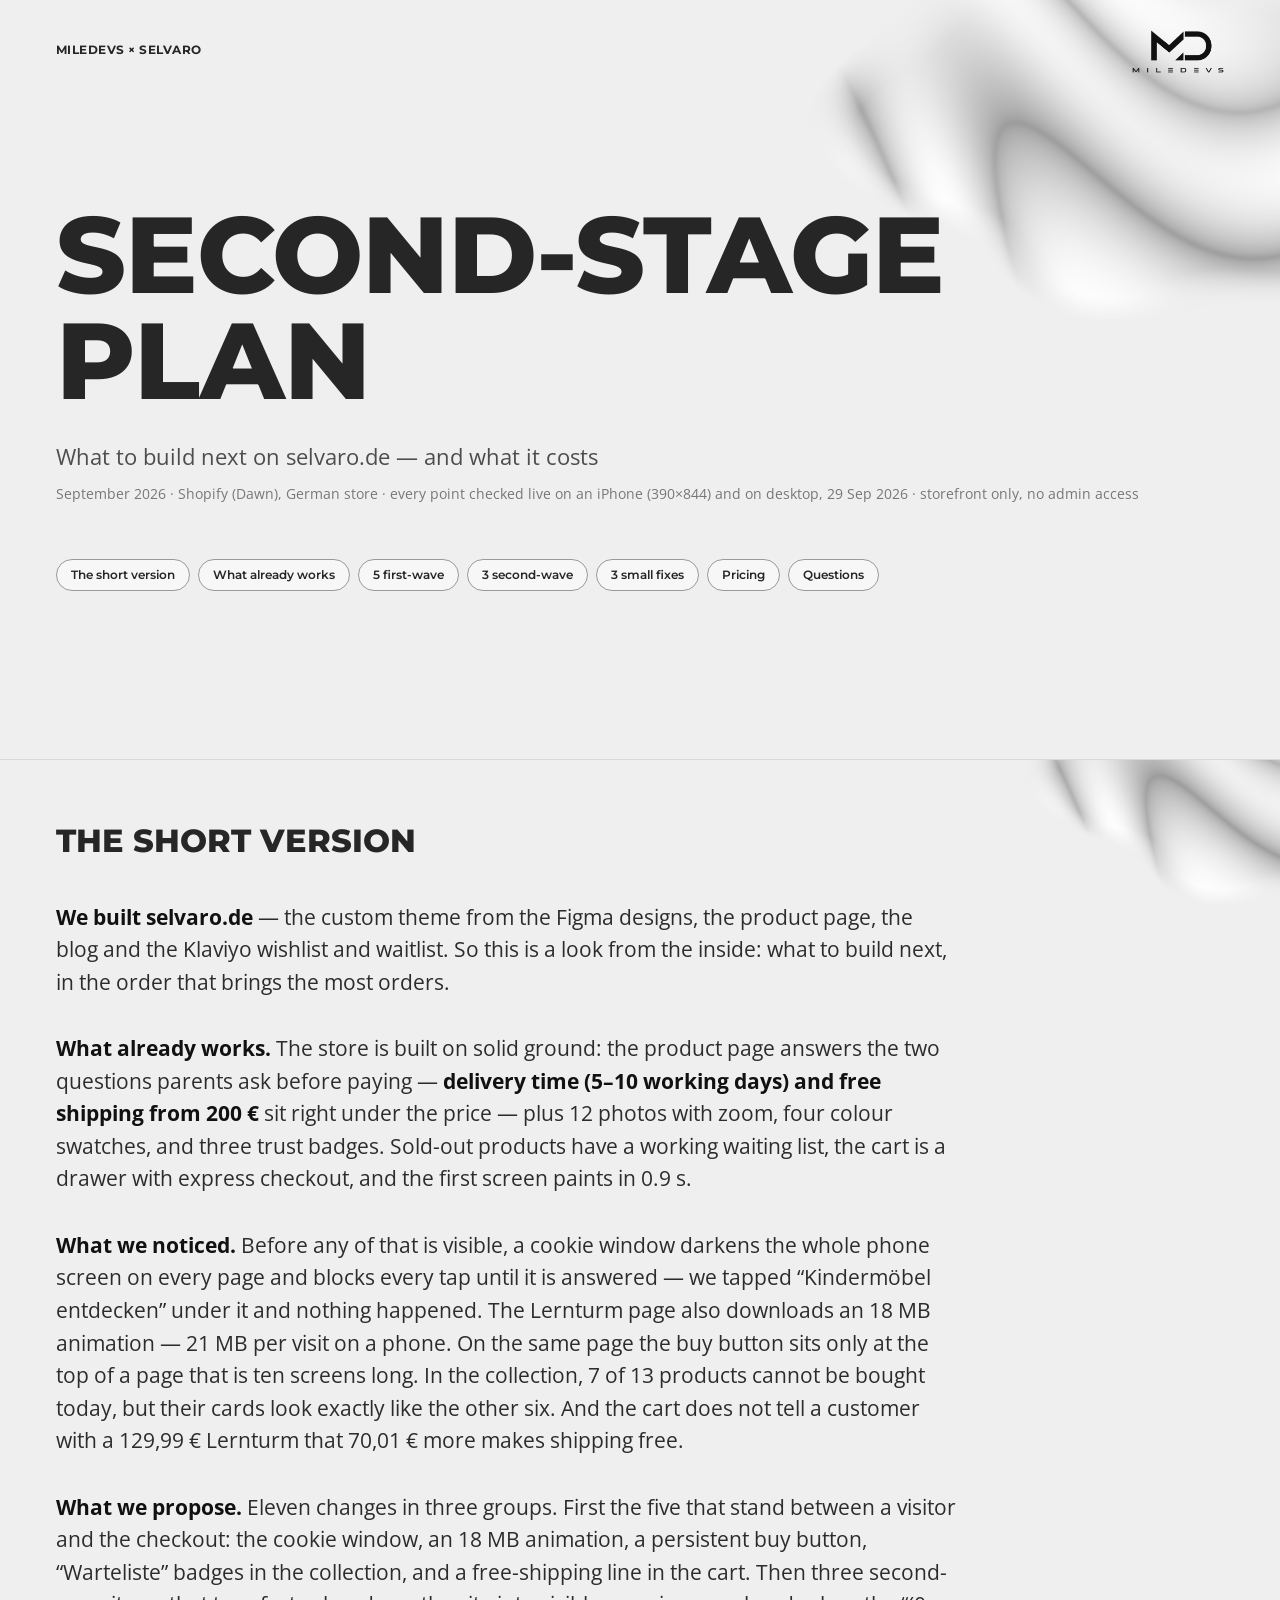
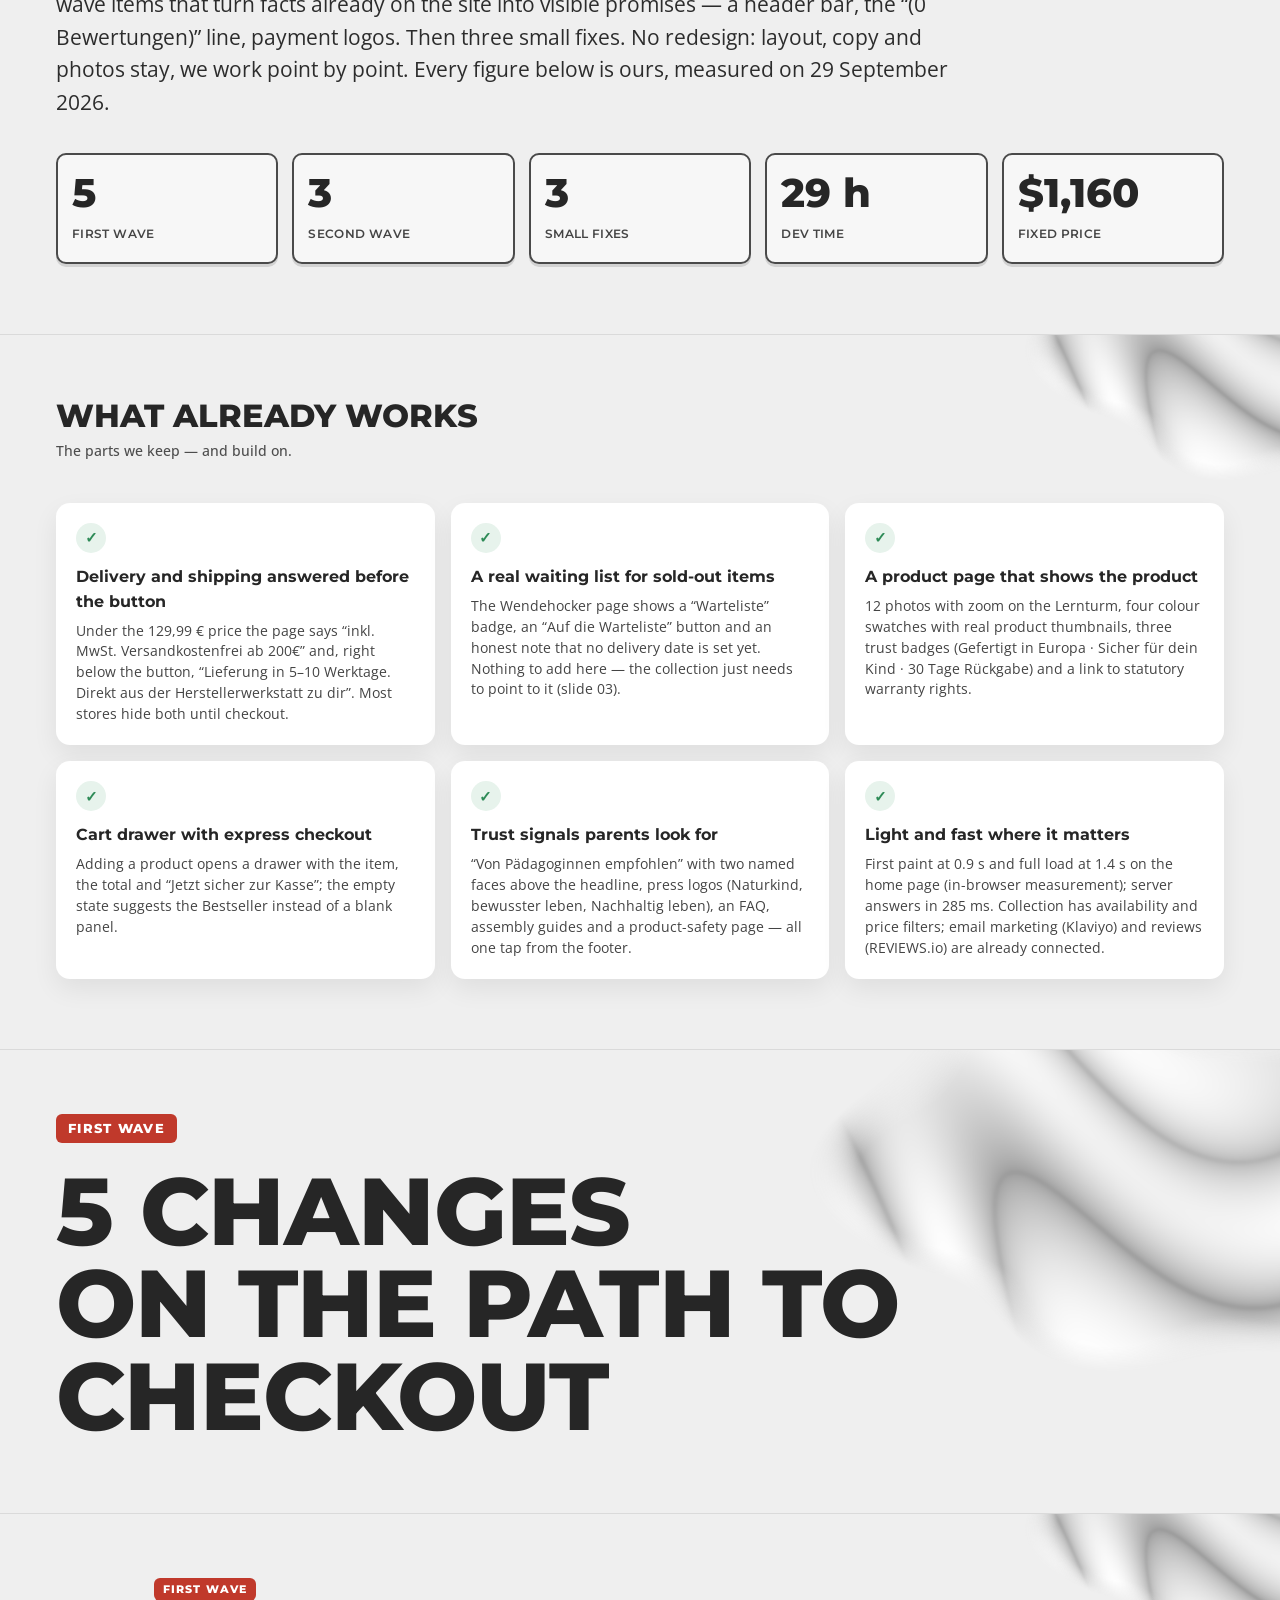
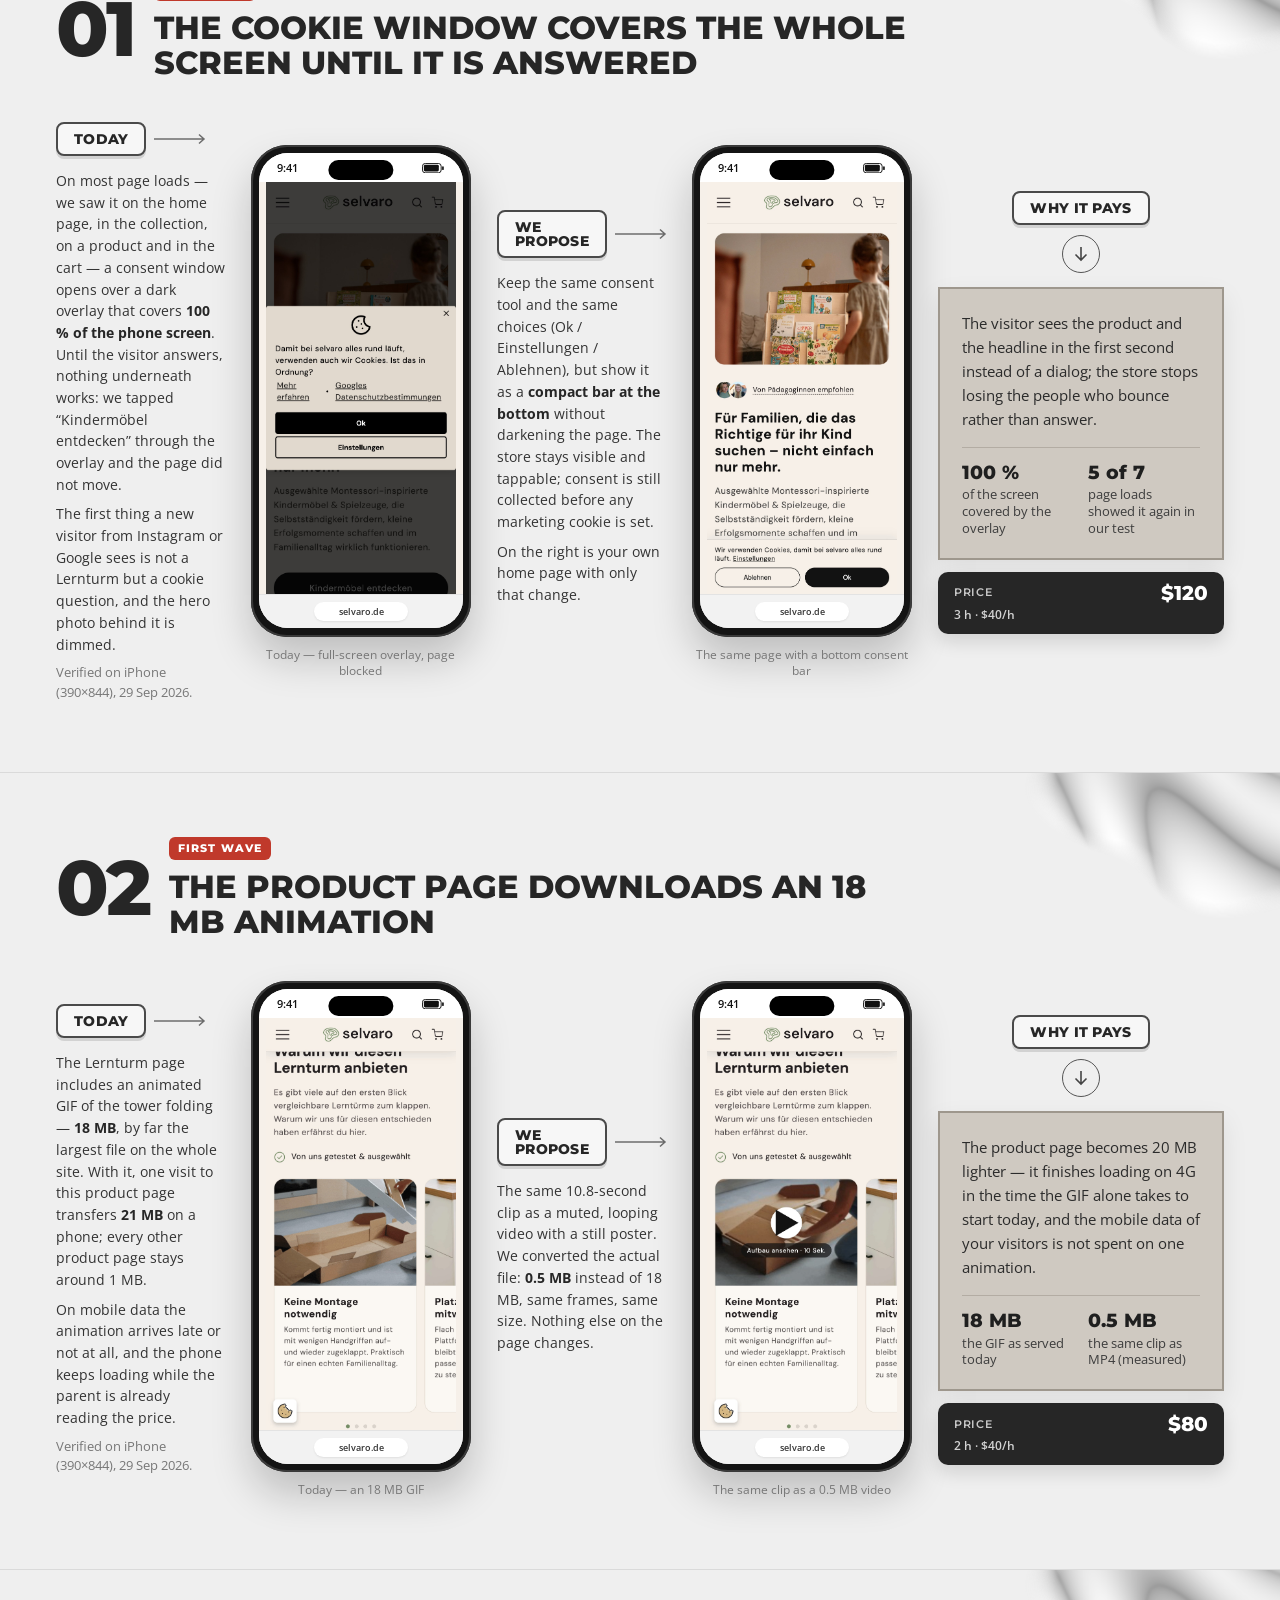
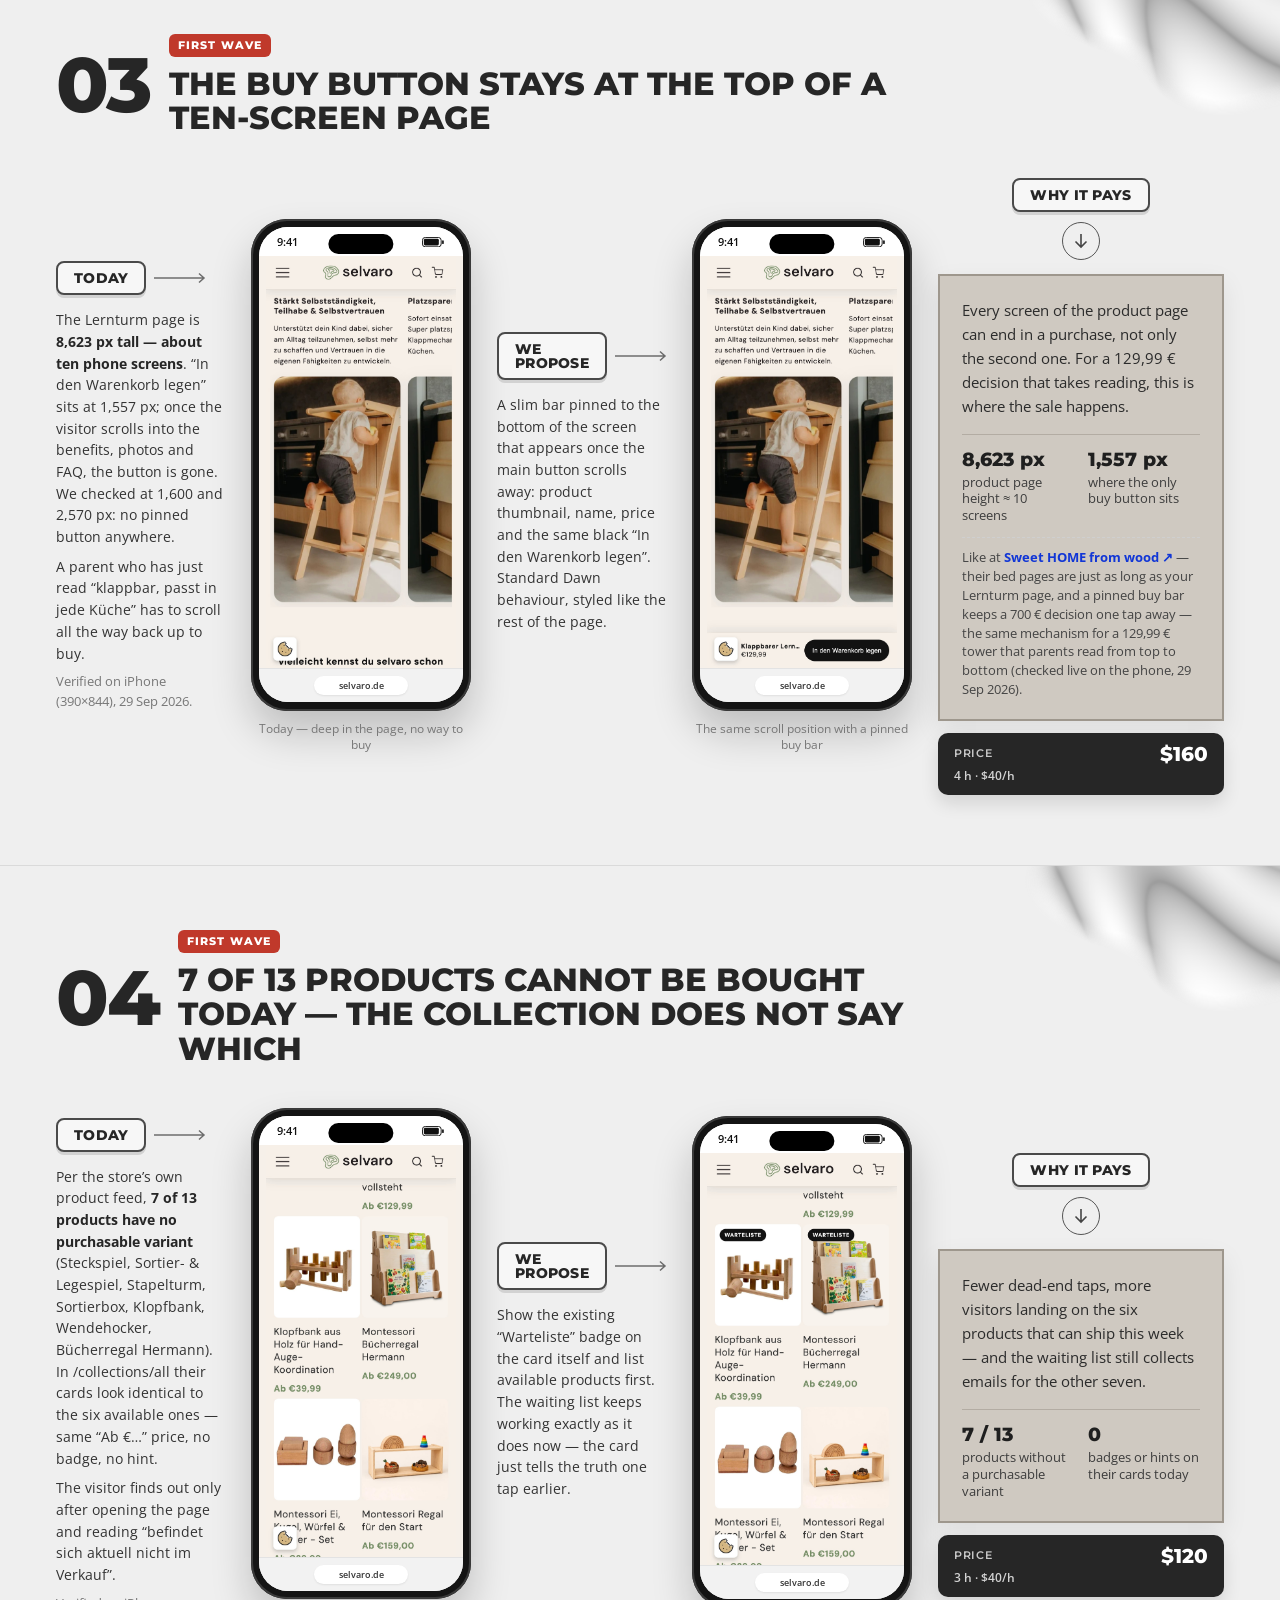
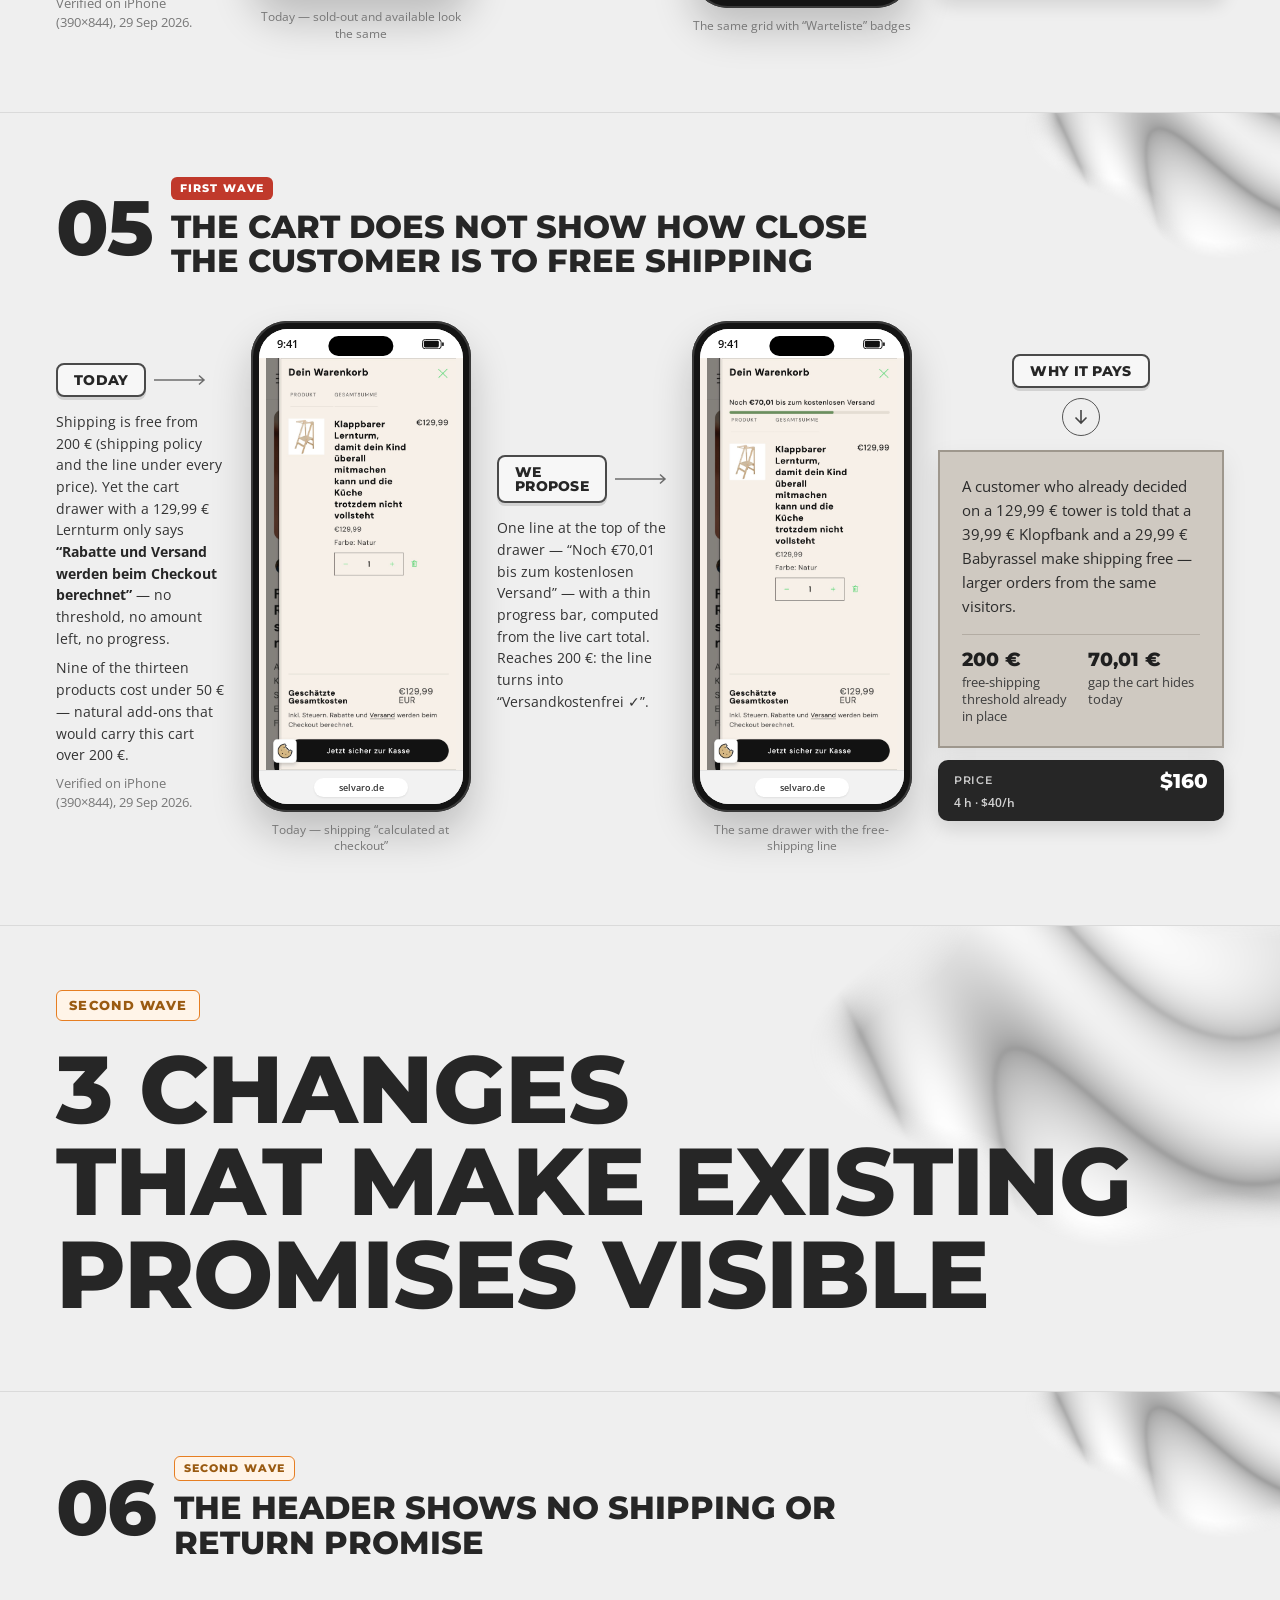
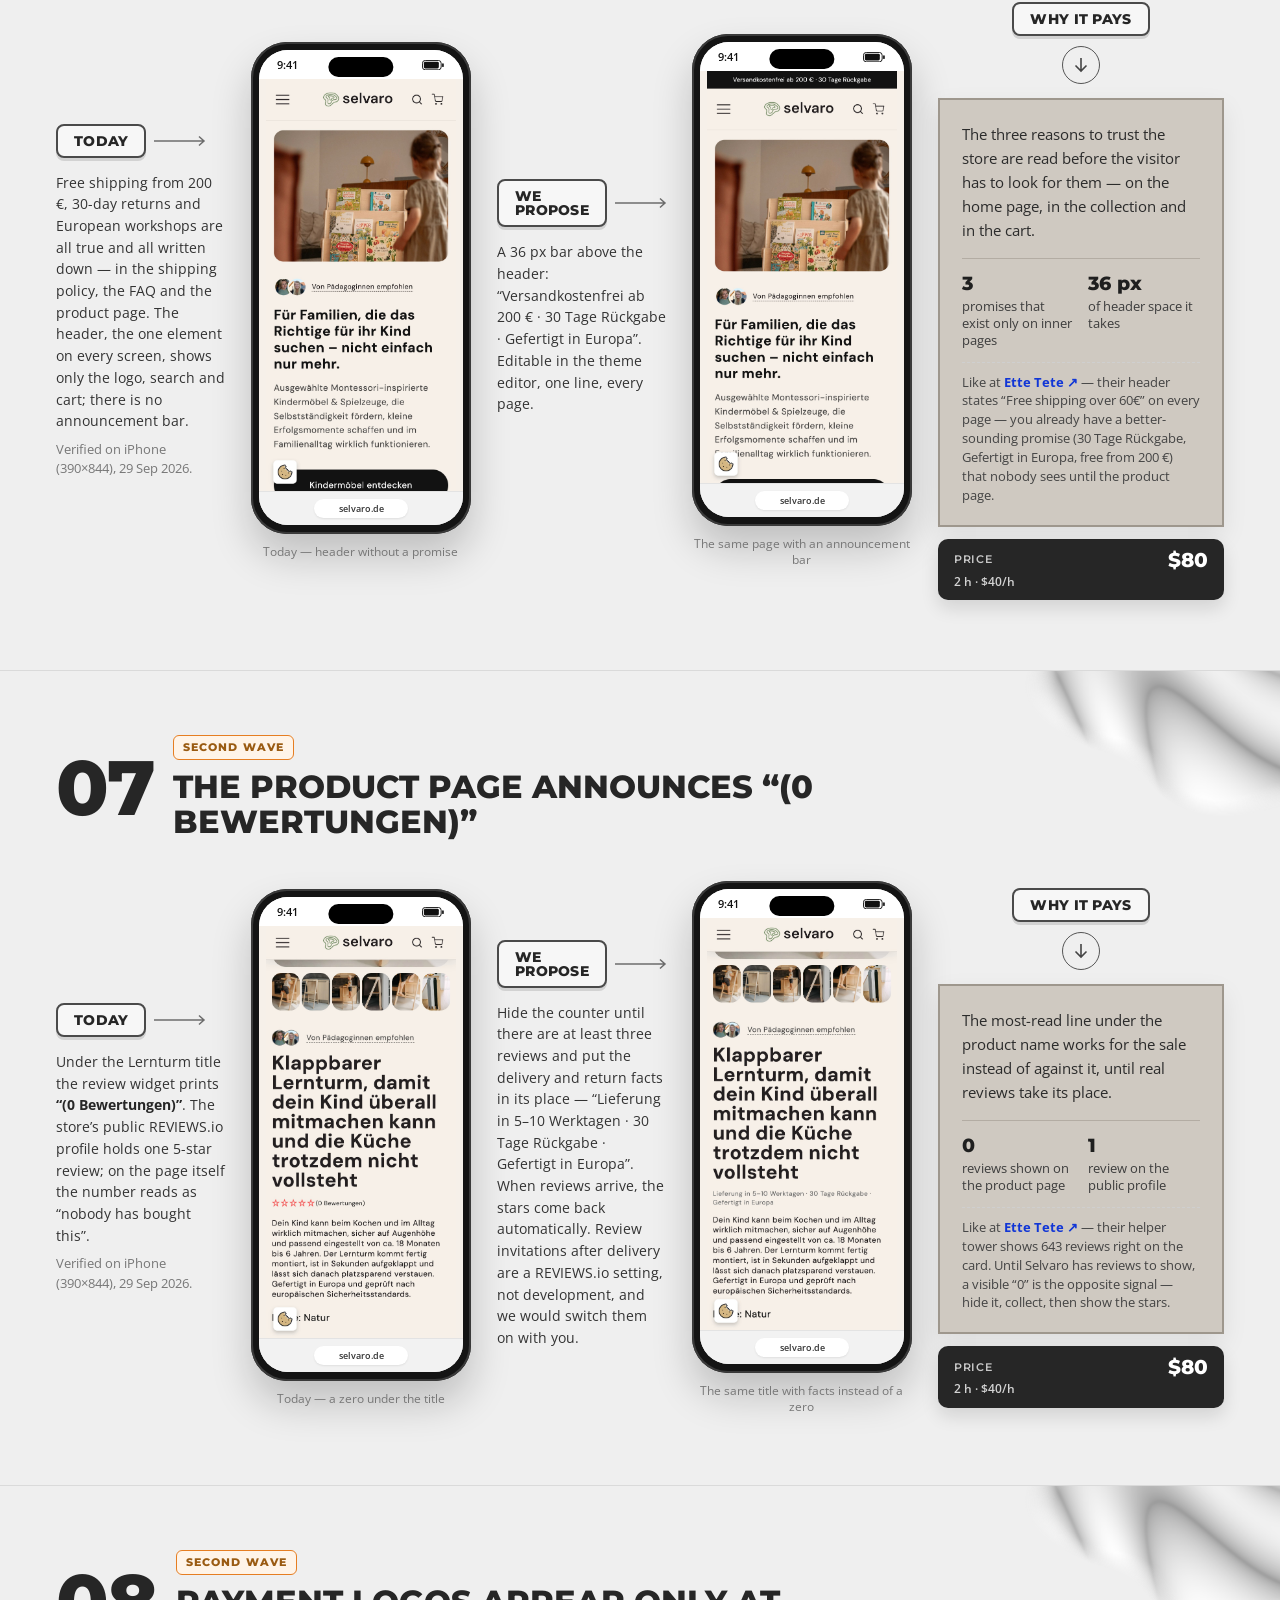
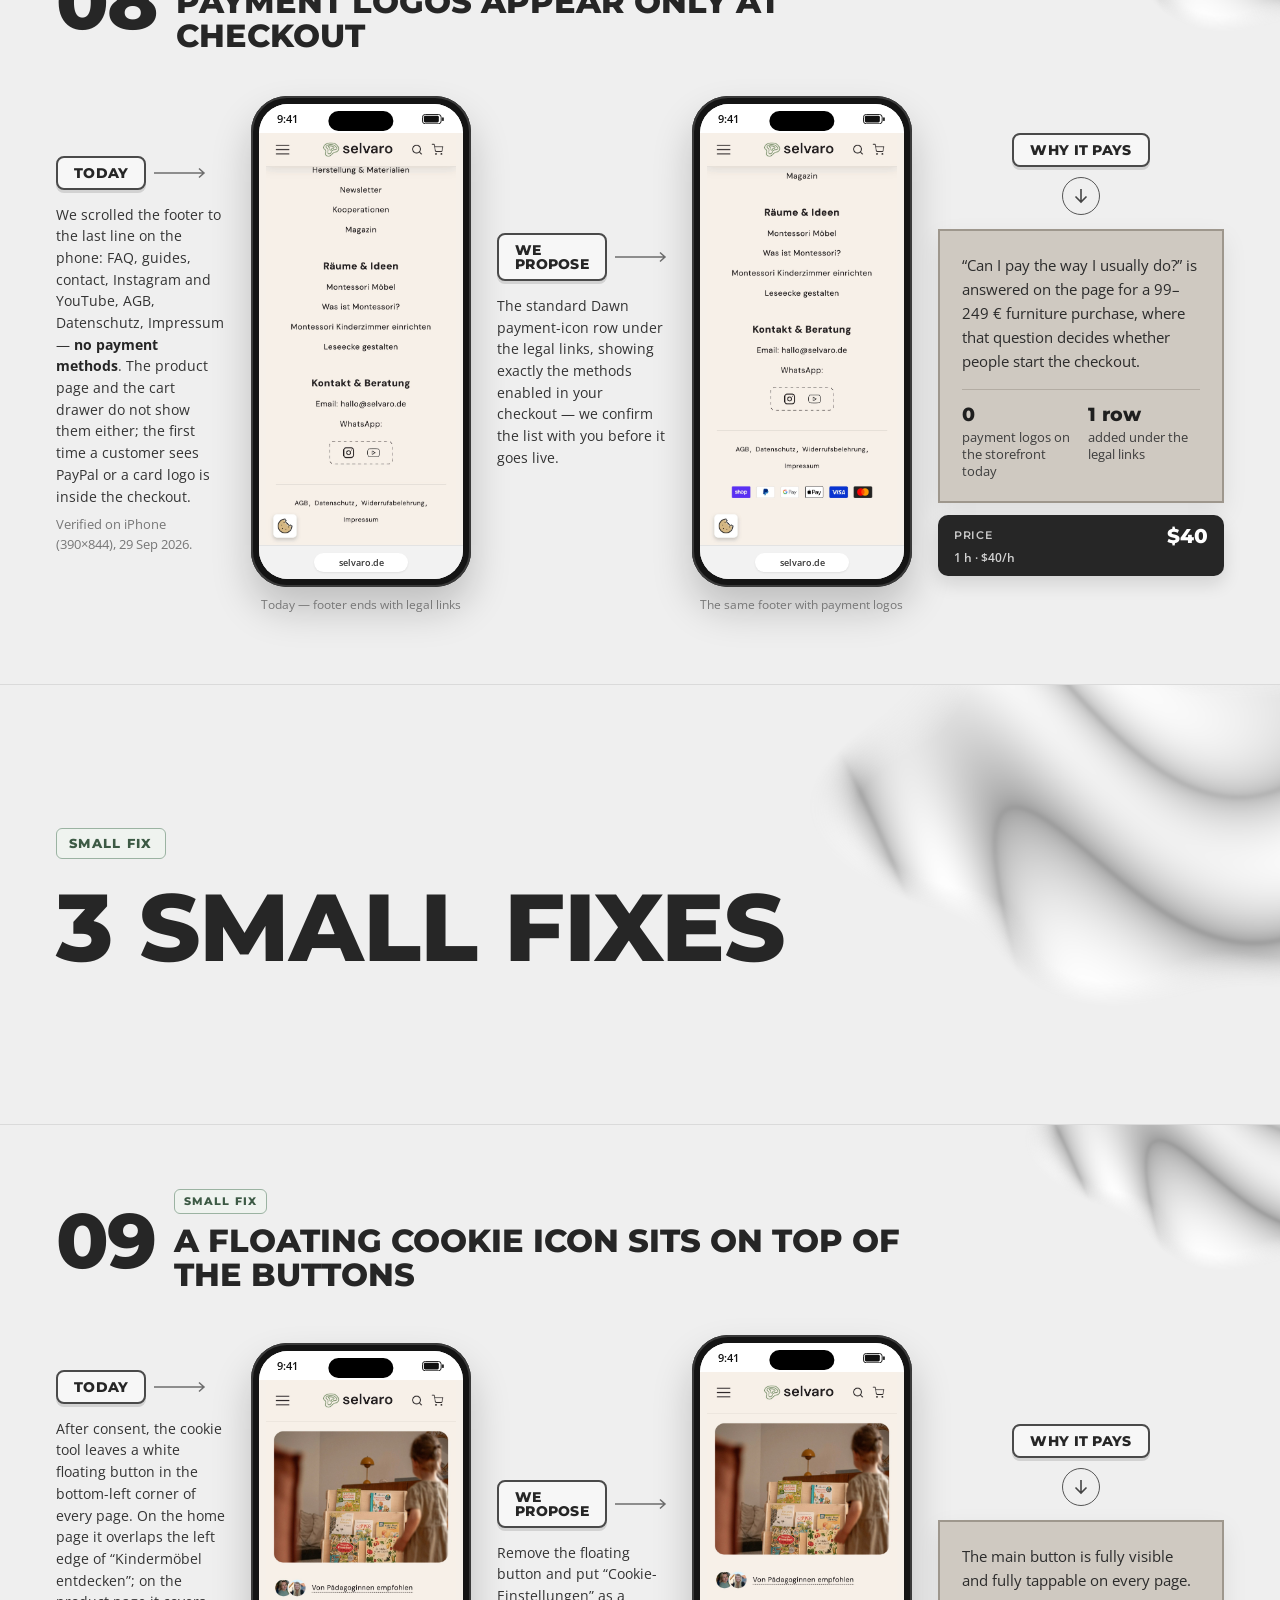
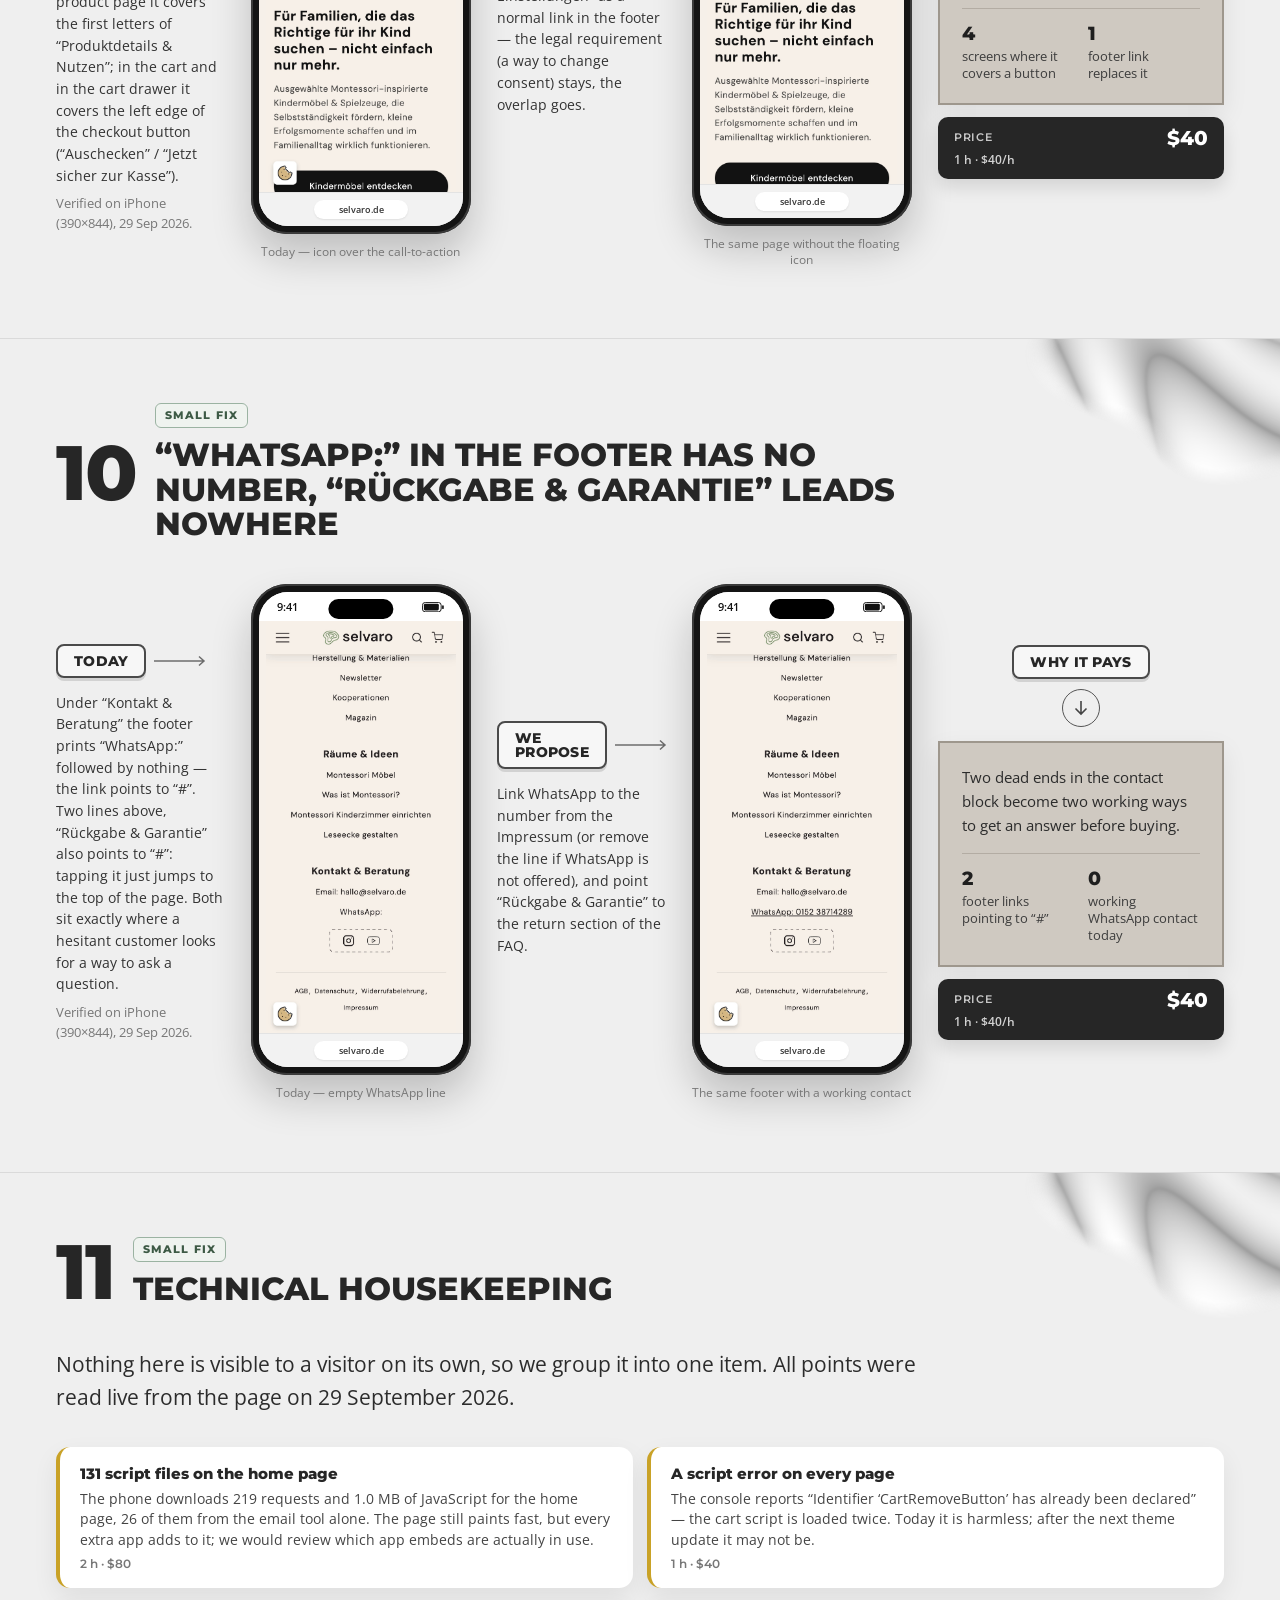
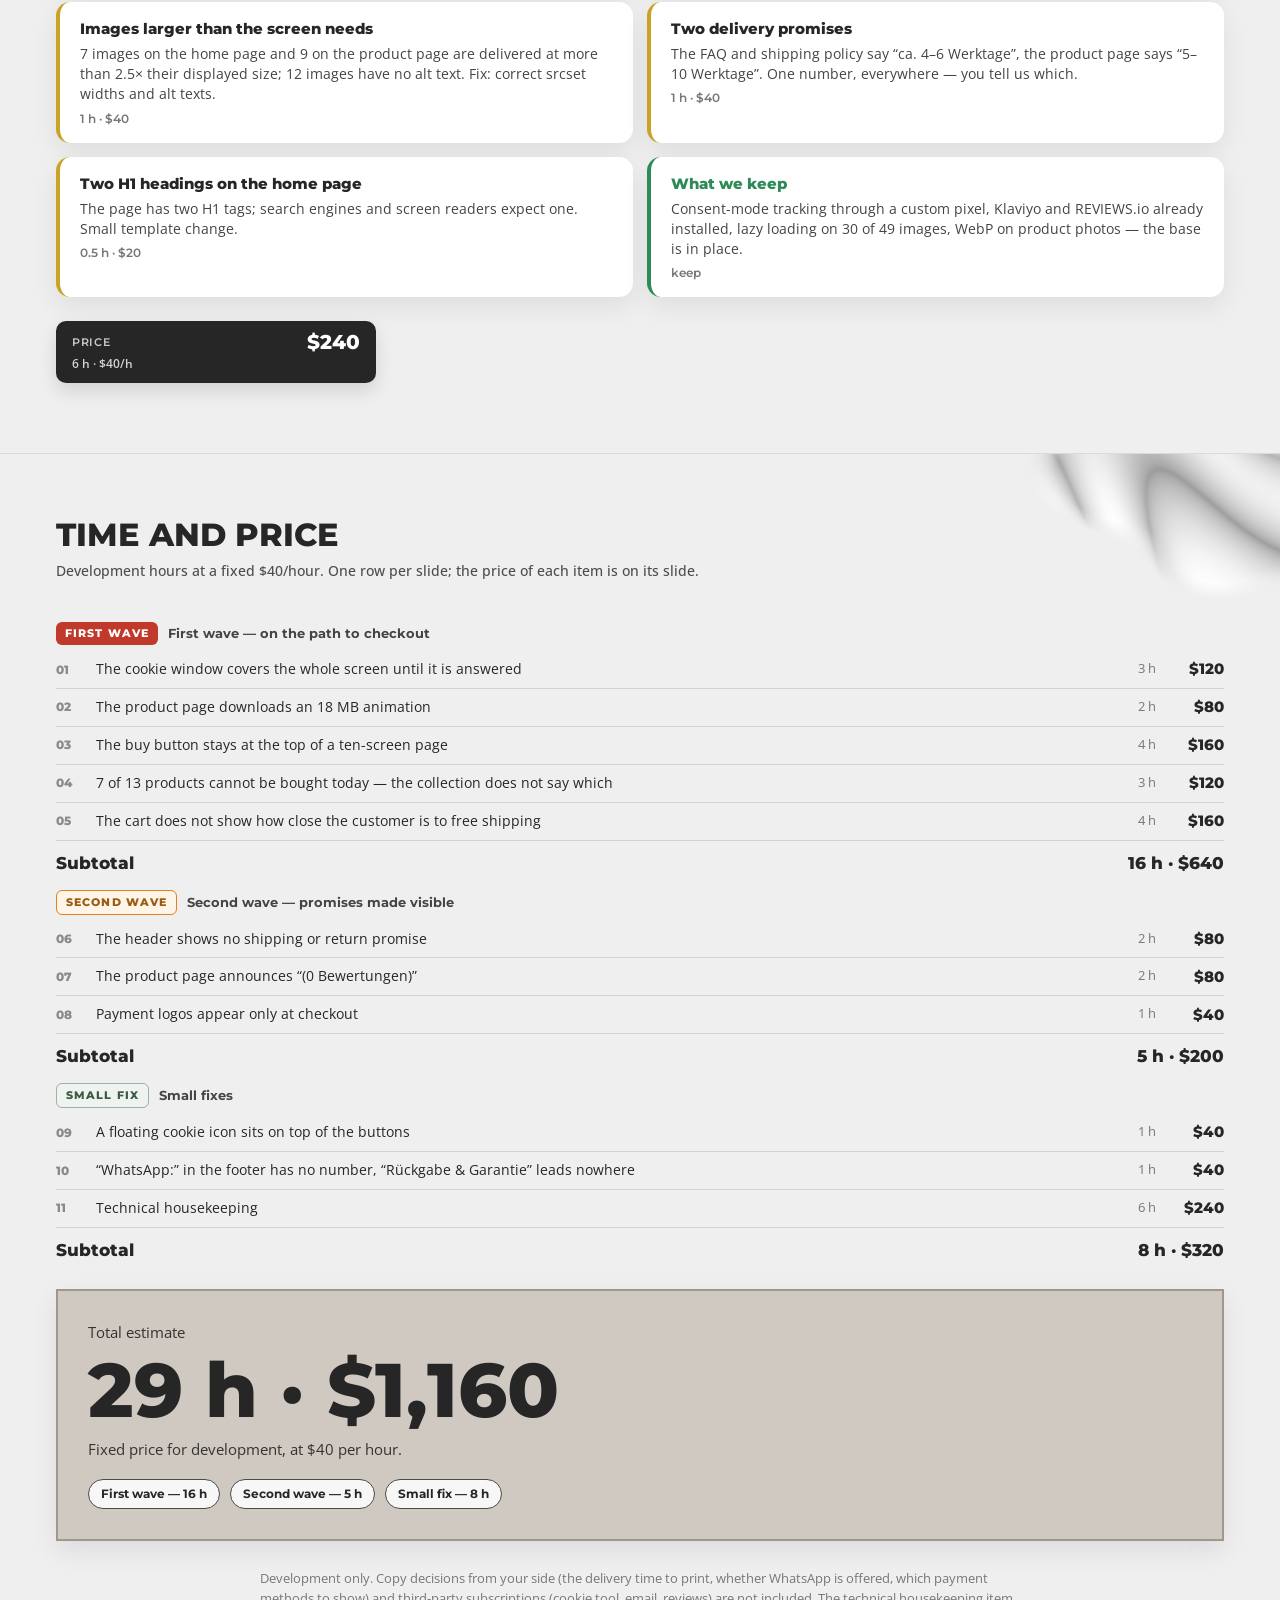
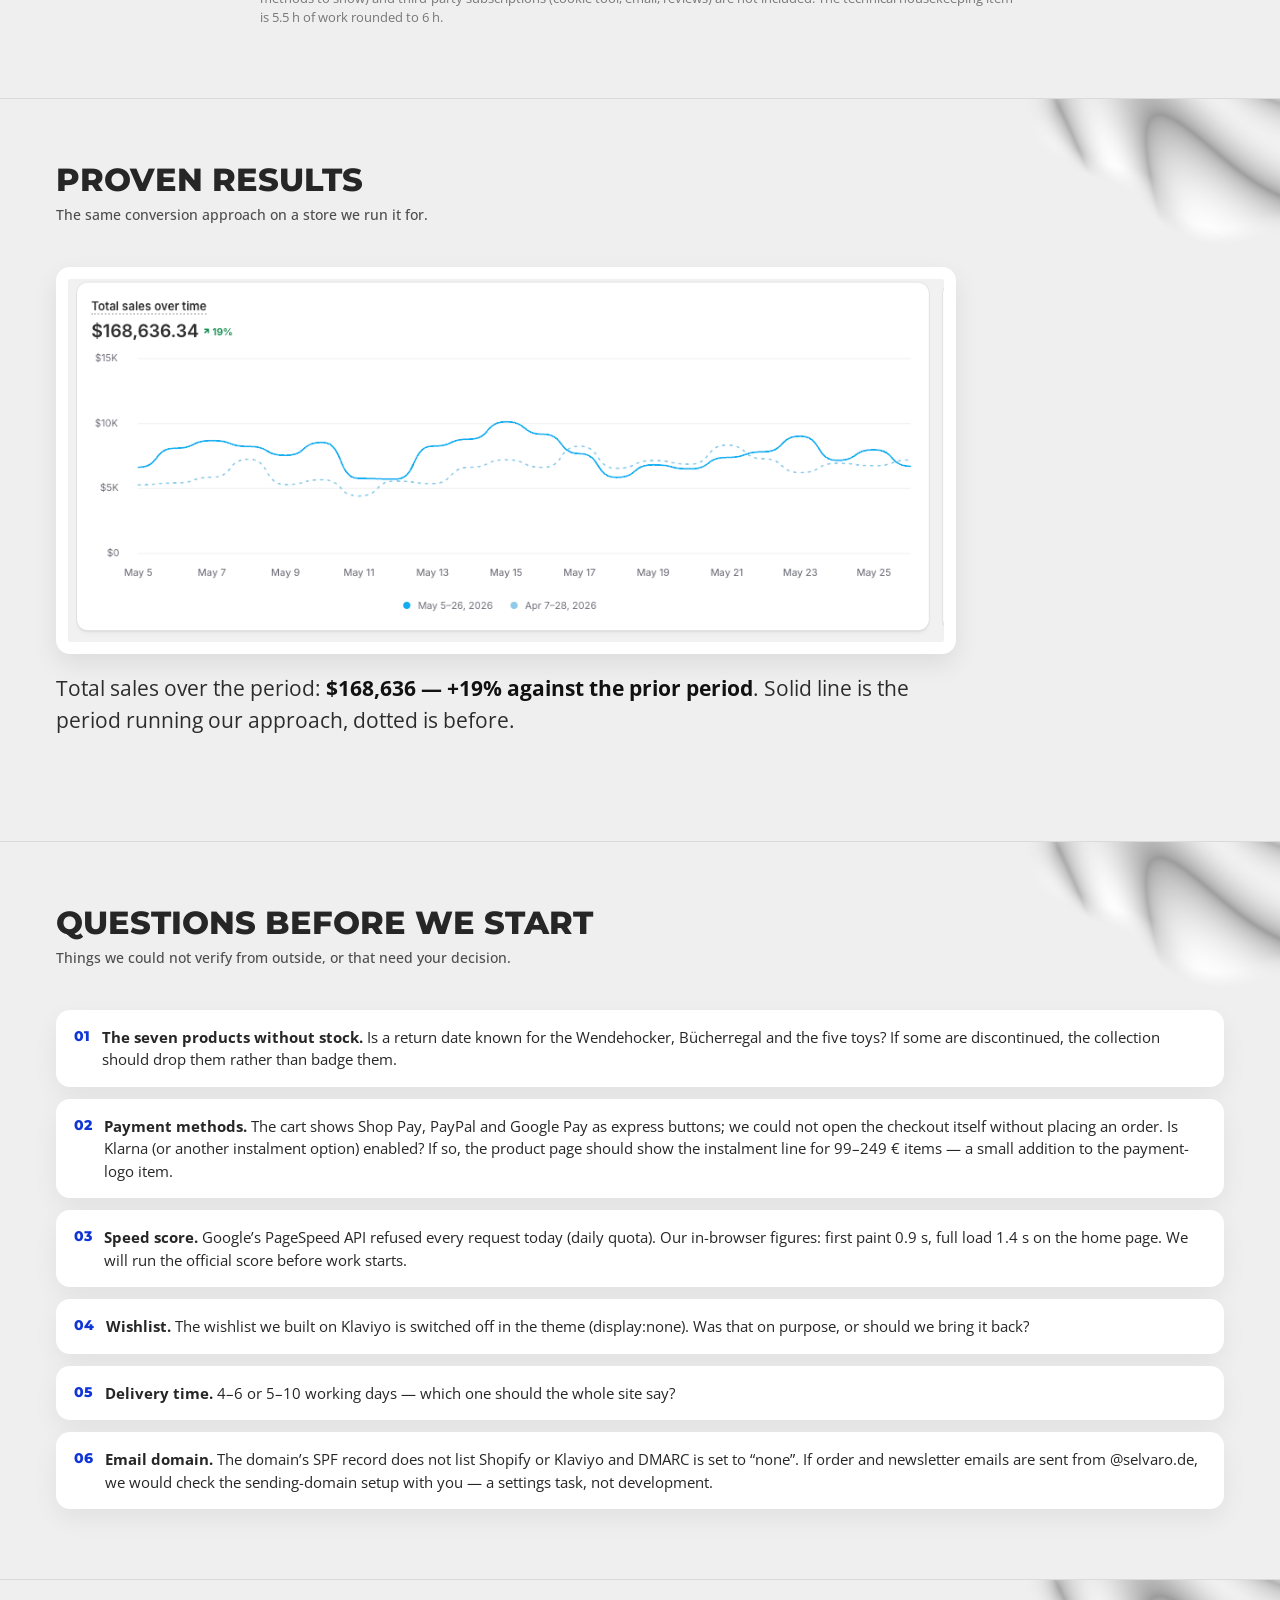
==== index.html @ e03b7b77 "Second-stage tone: MileDevs built selvaro.de (98 tasks) — waves instead of severity, softer titles, " ====
<!doctype html>
<html lang="en">
<head>
<meta charset="utf-8"><meta name="viewport" content="width=device-width, initial-scale=1">
<title>selvaro.de — second-stage plan</title>
<link rel="icon" href="data:image/svg+xml,%3Csvg xmlns=%27http://www.w3.org/2000/svg%27 viewBox=%270 0 32 32%27%3E%3Crect width=%2732%27 height=%2732%27 rx=%277%27 fill=%27%23141414%27/%3E%3Ctext x=%2716%27 y=%2722%27 font-family=%27Arial%27 font-weight=%27800%27 font-size=%2716%27 fill=%27%23fff%27 text-anchor=%27middle%27%3EM%3C/text%3E%3C/svg%3E">
<meta name="description" content="Store audit of selvaro.de by MileDevs: what is costing the store sales, and what it costs to fix.">
<link rel="preconnect" href="https://fonts.googleapis.com"><link rel="preconnect" href="https://fonts.gstatic.com" crossorigin>
<link href="https://fonts.googleapis.com/css2?family=Montserrat:wght@400;500;600;700;800&family=Open+Sans:wght@400;600;700&display=swap" rel="stylesheet">
<style>

:root{
  --bg:#EFEFEF; --ink:#262626; --muted:#4d4d4d; --soft:#777; --line:#6d6d6d;
  --taupe:#CFC9C1; --taupe-b:#9E978D; --white:#fff;
  --red:#C0392B; --green:#2E8B57; --orange:#E67E22;
}
*{box-sizing:border-box}
html{scroll-behavior:smooth}
body{margin:0;background:var(--bg);color:var(--ink);font-family:'Open Sans',Arial,sans-serif;font-size:15px;line-height:1.55;-webkit-font-smoothing:antialiased}
img{max-width:100%;display:block}
h1,h2,h3,.mont{font-family:'Montserrat',Arial,sans-serif}

/* ---------- slide shell ---------- */
.slide{position:relative;max-width:1280px;margin:0 auto;padding:64px 56px 70px;overflow:hidden;border-bottom:1px solid #dadada}
.slide>*{position:relative;z-index:1}
.silk{position:absolute!important;z-index:0!important;top:-70px;right:-150px;width:720px;pointer-events:none}
.silk.sm{width:470px;top:-110px;right:-150px}
.brand{font:700 12px/1 'Montserrat',sans-serif;letter-spacing:.04em;text-transform:uppercase}

/* ---------- cover ---------- */
.cover{min-height:min(760px,100vh);display:flex;flex-direction:column;justify-content:center}
.cover .brand{position:absolute;top:44px;left:56px}
.cover .logo{position:absolute;bottom:44px;right:56px;width:92px;z-index:2}
.cover h1{font-weight:800;font-size:clamp(46px,8.4vw,112px);line-height:.98;letter-spacing:-.01em;text-transform:uppercase;margin:40px 0 26px}
.cover .sub{font-size:clamp(16px,1.8vw,22px);color:var(--muted);max-width:760px;margin:0}
.cover .meta{margin-top:10px;color:var(--soft);font-size:14px}
.toc{display:flex;flex-wrap:wrap;gap:8px;margin-top:40px;max-width:900px}
.toc a{font:600 12px/1 'Montserrat',sans-serif;color:var(--ink);text-decoration:none;border:1.5px solid #9a9a9a;border-radius:30px;padding:9px 14px;background:rgba(255,255,255,.55)}
.toc a:hover{background:#fff;border-color:var(--ink)}

/* ---------- headings ---------- */
.shead{display:flex;align-items:center;gap:18px;margin:0 0 42px;max-width:860px}
.shead .num{font:800 clamp(46px,6vw,78px)/.85 'Montserrat',sans-serif;letter-spacing:-.02em}
.shead h2{margin:0;font-weight:800;font-size:clamp(20px,2.5vw,33px);line-height:1.08;text-transform:uppercase}
.shead h2 small{display:block;font:500 14px/1.4 'Open Sans',sans-serif;text-transform:none;color:var(--muted);margin-top:8px}

/* ---------- pills / connectors ---------- */
.pill{display:inline-block;font:800 14px/1 'Montserrat',sans-serif;text-transform:uppercase;letter-spacing:.02em;border:2px solid #4a4a4a;border-radius:8px;padding:8px 16px;background:#F7F7F7;box-shadow:0 3px 0 #d2d2d2}
.lbl{display:flex;align-items:center;gap:8px;margin-bottom:14px}
.conn{width:54px;height:12px;flex:none}
.txt p{margin:0;font-size:14px;line-height:1.55;color:#333}
.txt p+p{margin-top:8px}
.txt b{color:var(--ink)}

/* ---------- problem layout ---------- */
.pbody{display:grid;grid-template-columns:minmax(0,.78fr) 220px minmax(0,.78fr) 220px minmax(0,1.32fr);grid-template-areas:"t1 v1 t2 v2 card";gap:26px;align-items:center}
.pbody.wide{grid-template-columns:minmax(0,.62fr) 350px minmax(0,.62fr) 210px minmax(0,1.3fr)}
.pbody.wide .stats b{font-size:17px}
.t1{grid-area:t1}.v1{grid-area:v1}.t2{grid-area:t2}.v2{grid-area:v2}.cardcol{grid-area:card}
.duo{display:grid;grid-template-columns:1fr 1fr;gap:14px}

.benefit-top{display:flex;flex-direction:column;align-items:center;gap:10px;margin-bottom:14px}
.arrow{width:38px;height:38px;border:1.5px solid #555;border-radius:50%;display:grid;place-items:center}
.card{background:var(--taupe);border:2px solid var(--taupe-b);padding:22px 22px 20px;box-shadow:0 10px 24px rgba(0,0,0,.08)}
.card>p{margin:0 0 16px;font-size:15px;line-height:1.6;color:#2b2b2b}
.stats{display:grid;grid-template-columns:1fr 1fr;gap:14px;border-top:1px solid #b3aca3;padding-top:14px}
.stats b{display:block;font:800 19px/1.15 'Montserrat',sans-serif;color:#1f1f1f;margin-bottom:4px}
.stats span{font-size:12.5px;line-height:1.35;color:#3d3d3d;display:block}

/* ---------- phone mockup ---------- */
.phone{width:100%;max-width:220px;margin:0 auto;aspect-ratio:9/19.2;background:#141414;border-radius:36px;padding:8px;box-shadow:0 22px 40px rgba(0,0,0,.2),inset 0 0 0 2px #3a3a3a}
.screen{position:relative;height:100%;border-radius:29px;overflow:hidden;background:#fff;display:flex;flex-direction:column;container-type:inline-size}
.island{position:absolute;top:3.5cqw;left:50%;transform:translateX(-50%);width:32cqw;height:9.5cqw;background:#000;border-radius:6cqw;z-index:9}
.sbar{flex:none;height:14cqw;display:flex;justify-content:space-between;align-items:center;padding:1cqw 9cqw 0;font:600 5.2cqw/1 'Open Sans',sans-serif;color:#111;background:#fff}
.sbar svg{width:11cqw;height:auto}
.view{position:relative;flex:1;overflow:hidden;background:#fff}
.view>img.shot{width:100%;height:100%;object-fit:contain;object-position:top;background:#fff}
.url{flex:none;height:17cqw;background:#F2F2F2;display:grid;place-items:center;border-top:1px solid #e3e3e3}
.url span{font:600 4.6cqw/1 'Open Sans',sans-serif;color:#333;background:#fff;border-radius:8cqw;padding:2.6cqw 12cqw;box-shadow:0 1px 2px rgba(0,0,0,.08)}
.cap{font-size:12px;color:var(--soft);text-align:center;margin-top:10px;line-height:1.35}

/* mock site UI inside phones — 1em ≈ 16px of a 390px-wide site */
.mock{font-family:'Montserrat',sans-serif;font-size:4.7cqw;color:#111;line-height:1.35;height:100%;overflow:hidden;display:flex;flex-direction:column}
.mock>*{flex:none}
.mock>.grow{flex:1 1 auto;min-height:0}
.m-pad.col{display:flex;flex-direction:column}
.m-pad.col>*{flex:none}
.m-pad.col>img.grow{flex:1 1 auto;min-height:3em;height:auto}
.m-ann{background:#111;color:#fff;text-align:center;font-size:.72em;padding:.75em .5em;letter-spacing:.04em}
.m-hdr{display:flex;align-items:center;justify-content:space-between;padding:.5em 1em;border-bottom:1px solid #eee;background:#fff}
.m-hdr img{width:2.6em;height:1.75em;object-fit:cover}
.m-hdr .ic{width:1.35em;height:1.35em}
.m-hdr .lang{font-size:.72em}
.m-hero{position:relative;min-height:20em;background-size:cover;background-position:center;color:#fff;padding:1.8em 1.2em 1.6em;text-align:center;display:flex;flex-direction:column;justify-content:flex-end}
.m-hero::before{content:"";position:absolute;inset:0;background:linear-gradient(180deg,rgba(0,0,0,.15) 0%,rgba(0,0,0,.55) 45%,rgba(0,0,0,.78) 100%)}
.m-hero>*{position:relative}
.m-chips{display:flex;flex-wrap:wrap;gap:.35em;justify-content:center;margin-bottom:.8em}
.m-chips span{font-size:.62em;font-weight:600;letter-spacing:.03em;background:rgba(255,255,255,.18);border:1px solid rgba(255,255,255,.5);border-radius:2em;padding:.35em .8em}
.m-hero h3{font-weight:500;font-size:1.28em;line-height:1.18;margin:0 0 .5em}
.m-hero p{font-size:.72em;margin:0 0 1.1em;opacity:.9}
.m-btn{display:block;text-align:center;background:#0d0d0d;color:#fff;border-radius:3em;padding:.95em .8em;font-size:.72em;font-weight:600;letter-spacing:.08em;text-transform:uppercase}
.m-btn.light{background:#fff;color:#111}
.m-hero small{display:block;font-size:.58em;margin-top:.8em;opacity:.85}
.m-pad{padding:1em 1.1em}
.m-kick{font-size:.6em;letter-spacing:.14em;color:#777;text-transform:uppercase;margin-bottom:.35em}
.m-title{font-weight:500;font-size:1.12em;line-height:1.2;margin-bottom:.45em}
.m-title.big{font-size:1.3em}
.m-price{font-size:.95em;font-weight:600;margin-bottom:.15em}
.m-price small{font-weight:400;font-size:.62em;color:#777}
.m-shop{font-size:.62em;color:#444;margin-bottom:.7em}
.m-shop b{color:#5a31f4;font-weight:800}
.m-info{list-style:none;padding:0;margin:0 0 .7em;border-top:1px solid #eee}
.m-info li{display:flex;gap:.55em;align-items:flex-start;font-size:.68em;padding:.5em 0;border-bottom:1px solid #eee;line-height:1.3}
.m-info i{font-style:normal;width:1.2em;flex:none}
.m-note{font-size:.62em;background:#F6EFE6;color:#7a5520;border-radius:.4em;padding:.55em .7em;margin-bottom:.7em;text-align:center}
.m-fine{font-size:.56em;color:#666;text-align:center;margin-top:.6em;text-decoration:underline}
.m-photo{width:100%;height:7.5em;object-fit:cover;border-radius:.7em;margin-bottom:.8em}
.m-crumb{font-size:.6em;color:#777;margin-bottom:.7em}
.fix{background:#E7F3EC;box-shadow:inset .22em 0 0 var(--green);border-radius:.3em;padding:.5em .6em;margin:.5em 0 .7em;font-size:.7em}
.m-field{border:1px solid #999;padding:.7em .8em;font-size:.68em;color:#555;margin-bottom:.6em}
.m-field span{color:#999}
.m-h2{font-weight:500;font-size:1.3em;text-align:center;margin:.3em 0 .7em}
.m-rev{background:#fff;border-radius:.9em;box-shadow:0 .2em 1em rgba(0,0,0,.1);padding:.9em;margin-bottom:.8em}
.m-rev-top{display:flex;gap:.6em;align-items:center;margin-bottom:.55em}
.m-ava{width:2.4em;height:2.4em;border-radius:50%;background:#d9d3cb;display:grid;place-items:center;font-weight:700;font-size:.8em;color:#5b554e;flex:none}
.m-rev-top b{display:block;font-size:.72em}
.m-rev-top span{display:block;font-size:.56em;color:#888}
.m-rev p{font-size:.64em;line-height:1.45;margin:0}
.m-ph{margin-top:.6em;border:1px dashed #bbb;border-radius:.5em;height:3.6em;display:grid;place-items:center;font-size:.54em;color:#888;background:#f6f6f6}
.m-wait{background:#2e2a26;color:#fff;border-radius:1em;padding:1.1em;text-align:center}
.m-wait b{display:block;font-weight:600;font-size:.95em;margin-bottom:.35em}
.m-wait p{font-size:.62em;opacity:.85;margin:0 0 .8em}
.m-input{background:#fff;color:#999;text-align:left;border-radius:3em;padding:.75em 1em;font-size:.64em;margin-bottom:.5em}
.m-cookie{position:absolute;left:0;right:0;bottom:0;background:#fff;border-top:1px solid #ddd;box-shadow:0 -.3em 1em rgba(0,0,0,.12);display:flex;align-items:center;gap:.6em;padding:.7em .9em;font-family:'Montserrat',sans-serif;font-size:4.7cqw}
.m-cookie span{font-size:.58em;color:#333;flex:1;line-height:1.3}
.m-cookie b{font-size:.58em;background:#111;color:#fff;border-radius:2em;padding:.55em 1em;font-weight:600}
.m-sticky{position:absolute;left:.5em;right:.5em;bottom:.5em;background:#111;color:#fff;border-radius:1em;display:flex;align-items:center;gap:.6em;padding:.65em .7em .65em 1em;font-family:'Montserrat',sans-serif;font-size:4.7cqw;box-shadow:0 .4em 1.2em rgba(0,0,0,.35)}
.m-sticky div{flex:1;line-height:1.25}
.m-sticky div b{display:block;font-size:.66em;font-weight:600}
.m-sticky div span{font-size:.56em;opacity:.8}
.m-sticky a{background:#fff;color:#111;border-radius:2em;padding:.6em 1.1em;font-size:.62em;font-weight:700;letter-spacing:.06em;text-transform:uppercase}

/* ---------- info panels (non-phone visuals) ---------- */
.viz{background:#fff;border-radius:16px;box-shadow:0 14px 34px rgba(0,0,0,.1);padding:18px 16px;font-size:13px}
.viz h4{margin:0 0 12px;font:700 11px/1.2 'Montserrat',sans-serif;letter-spacing:.08em;text-transform:uppercase;color:#777}
.row{display:flex;justify-content:space-between;align-items:center;gap:10px;padding:8px 0;border-bottom:1px solid #eee}
.row:last-child{border-bottom:0}
.row em{font-style:normal;font:700 12px/1 'Montserrat',sans-serif;white-space:nowrap}
.bad{color:var(--red)} .ok{color:var(--green)} .warn{color:var(--orange)}
.ring{--p:68;--c:var(--orange);width:92px;height:92px;border-radius:50%;margin:2px auto 12px;background:conic-gradient(var(--c) calc(var(--p)*1%),#e6e6e6 0);display:grid;place-items:center}
.ring b{width:72px;height:72px;border-radius:50%;background:#fff;display:grid;place-items:center;font:800 22px/1 'Montserrat',sans-serif}
.funnel div{margin:0 auto 6px;background:#E9E5DF;border-left:3px solid #9E978D;font:600 12px/1.2 'Montserrat',sans-serif;padding:9px 10px;border-radius:4px}
.tags{display:flex;flex-wrap:wrap;gap:6px;margin-top:12px}
.tags span{font:700 10.5px/1 'Montserrat',sans-serif;background:#E7F3EC;color:var(--green);border-radius:20px;padding:6px 9px}
.map{font:600 12px/1.3 'Montserrat',sans-serif}
.map .node{border:1.5px solid #555;border-radius:8px;padding:9px 10px;background:#fafafa;text-align:center}
.map .node.main{background:#262626;color:#fff;border-color:#262626}
.map .down{text-align:center;color:#888;line-height:1;margin:5px 0}
.map .x{color:var(--red);font-weight:600;font-size:11.5px;margin-top:10px;line-height:1.5}

/* ---------- summary / lists ---------- */
.lead{font-size:clamp(17px,1.7vw,21px);line-height:1.55;max-width:900px;margin:0 0 34px;color:#2c2c2c}
.lead b{color:#111}
.kpis{display:grid;grid-template-columns:repeat(5,minmax(0,1fr));gap:14px}
.kpi{background:#F7F7F7;border:2px solid #4a4a4a;border-radius:10px;padding:18px 14px;box-shadow:0 3px 0 #d2d2d2}
.kpi b{display:block;font:800 40px/1 'Montserrat',sans-serif;margin-bottom:8px}
.kpi span{font:600 12px/1.3 'Montserrat',sans-serif;text-transform:uppercase;letter-spacing:.03em;color:#444}
.two{display:grid;grid-template-columns:minmax(0,1fr) minmax(0,1fr);gap:24px;margin-top:30px}
.good{display:grid;grid-template-columns:repeat(3,minmax(0,1fr));gap:16px}
.gcard{background:#fff;border-radius:14px;padding:20px;box-shadow:0 10px 26px rgba(0,0,0,.07)}
.gcard .ck{width:30px;height:30px;border-radius:50%;background:#E7F3EC;color:var(--green);display:grid;place-items:center;font-weight:800;margin-bottom:12px}
.gcard h3{margin:0 0 6px;font-size:16px;font-weight:700}
.gcard p{margin:0;font-size:13.5px;color:#444}
.flow{display:grid;grid-template-columns:repeat(4,minmax(0,1fr));gap:14px;counter-reset:f}
.step{background:#fff;border-radius:12px;padding:16px 16px 14px;box-shadow:0 8px 22px rgba(0,0,0,.06);position:relative}
.step i{font:800 13px/1 'Montserrat',sans-serif;font-style:normal;display:inline-block;background:#262626;color:#fff;border-radius:6px;padding:5px 7px;margin-bottom:10px}
.step b{display:block;font:700 14px/1.25 'Montserrat',sans-serif;margin-bottom:4px}
.step span{font-size:12.5px;color:#555;line-height:1.4;display:block}
.step.key{background:var(--taupe);border:2px solid var(--taupe-b);box-shadow:none}
.note{margin-top:22px;font-size:13px;color:#555;display:flex;gap:10px;align-items:flex-start}
.qgrid{display:grid;grid-template-columns:repeat(2,minmax(0,1fr));gap:12px 26px}
.q{display:flex;gap:14px;align-items:flex-start;padding:12px 0;border-bottom:1px solid #d3d3d3}
.q i{font:800 13px/1 'Montserrat',sans-serif;font-style:normal;border:2px solid #4a4a4a;border-radius:7px;padding:6px 7px;background:#F7F7F7;flex:none}
.q p{margin:0;font-size:14px;color:#333}
.q p b{color:#111}
.price{display:grid;grid-template-columns:minmax(0,.9fr) minmax(0,1.1fr);gap:34px;align-items:start}
.pbox{background:var(--taupe);border:2px solid var(--taupe-b);padding:30px;box-shadow:0 10px 24px rgba(0,0,0,.08)}
.pbox .sum{font:800 clamp(52px,6vw,76px)/1 'Montserrat',sans-serif;margin:8px 0 10px}
.pbox p{margin:0;color:#333}
.pbox .terms{display:flex;gap:10px;flex-wrap:wrap;margin-top:18px}
.pbox .terms span{font:700 12px/1 'Montserrat',sans-serif;background:#F7F7F7;border:1.5px solid #4a4a4a;border-radius:20px;padding:8px 12px}
.incl{list-style:none;margin:0;padding:0}
.incl li{display:flex;gap:12px;padding:10px 0;border-bottom:1px solid #d3d3d3;font-size:14.5px}
.incl li::before{content:"✓";font-weight:800;color:var(--green);flex:none}
.chart{background:#fff;border-radius:14px;padding:12px;box-shadow:0 10px 26px rgba(0,0,0,.07);max-width:780px}
.end{text-align:center;padding-block:80px}
.end img{width:120px;margin:0 auto 26px}
.end h2{font-weight:800;font-size:clamp(26px,3.4vw,44px);text-transform:uppercase;margin:0 0 12px}
.end p{max-width:640px;margin:0 auto;color:#444}
.fine{max-width:760px;margin:28px auto 0!important;font-size:12.5px;color:#777!important}


/* ---------- severity ---------- */
.sev{display:block;width:max-content;font:800 11px/1 'Montserrat',sans-serif;letter-spacing:.1em;text-transform:uppercase;border-radius:6px;padding:6px 9px;margin-bottom:10px}
.sev.crit{background:var(--red);color:#fff}
.sev.imp{background:#FFF4E8;color:#9A5B12;border:1.5px solid var(--orange)}
.crit-grid{display:grid;grid-template-columns:repeat(3,minmax(0,1fr));gap:14px}
.ccard{display:flex;flex-direction:column;background:#fff;border-radius:14px;border-top:4px solid var(--red);padding:16px 18px 16px;box-shadow:0 10px 26px rgba(0,0,0,.07);color:inherit;text-decoration:none;transition:transform .15s}
.ccard:hover{transform:translateY(-2px)}
.ccard .top{display:flex;justify-content:space-between;align-items:center;margin-bottom:8px}
.ccard .n{font:800 24px/1 'Montserrat',sans-serif;color:var(--red)}
.ccard .go{font:600 11px/1 'Montserrat',sans-serif;color:#888}
.ccard b{font:700 15px/1.3 'Montserrat',sans-serif;margin-bottom:6px}
.ccard .now{margin:0 0 12px;font-size:13px;color:#555;line-height:1.45}
.ccard .do{margin:auto 0 0;font-size:13px;line-height:1.45;background:#F3F1EE;border-radius:8px;padding:9px 11px;color:#1f1f1f}
.ccard .do::before{content:"Робимо: ";font-weight:700}
.imp-grid{display:grid;grid-template-columns:repeat(2,minmax(0,1fr));gap:0 26px}
.irow{display:flex;gap:14px;align-items:flex-start;padding:13px 0;border-bottom:1px solid #d3d3d3}
.irow i{font:800 13px/1 'Montserrat',sans-serif;font-style:normal;min-width:30px;text-align:center;border:2px solid var(--orange);color:#9A5B12;border-radius:7px;padding:6px 5px;background:#FFF4E8;flex:none}
.irow>div{min-width:0;overflow-wrap:anywhere}
.irow b{display:block;font:700 14.5px/1.3 'Montserrat',sans-serif;margin-bottom:4px}
.irow span{display:block;font-size:13.5px;color:#444;line-height:1.45}
.irow em{font-style:normal;font:600 11px/1 'Montserrat',sans-serif;color:#888;white-space:nowrap;margin-left:4px}
@media (max-width:1100px){.crit-grid{grid-template-columns:repeat(2,minmax(0,1fr))}}
@media (max-width:640px){.crit-grid,.imp-grid{grid-template-columns:minmax(0,1fr)}}

/* ---------- responsive ---------- */
@media (max-width:1100px){
  .slide{padding:54px 32px 60px}
  .cover .brand{left:32px}.cover .logo{right:32px}
  .pbody,.pbody.wide{grid-template-columns:minmax(0,1fr) minmax(0,1fr);grid-template-areas:"t1 t2" "v1 v2" "card card";gap:22px 26px;align-items:start}
  .pbody.wide{grid-template-areas:"t1 t2" "v1 v1" "v2 card"}
  .conn{display:none}
  .cardcol{max-width:620px}
  .kpis{grid-template-columns:repeat(3,minmax(0,1fr))}
  .good{grid-template-columns:repeat(2,minmax(0,1fr))}
  .flow{grid-template-columns:repeat(2,minmax(0,1fr))}
  .price{grid-template-columns:1fr}
  .silk{width:420px;top:-130px;right:-150px}
}
@media (max-width:640px){
  body{font-size:14px}
  .slide{padding:44px 16px 50px}
  .cover{min-height:auto;padding-top:96px}
  .cover .brand{left:16px;top:30px}.cover .logo{right:16px;top:18px;width:70px}
  .shead{gap:12px;margin-bottom:28px}
  .pbody,.pbody.wide{grid-template-columns:minmax(0,1fr);grid-template-areas:"t1" "v1" "t2" "v2" "card"}
  .duo{gap:10px}
  .phone{max-width:230px}
  .kpis{grid-template-columns:repeat(2,minmax(0,1fr))}
  .kpi b{font-size:32px}
  .two,.good,.flow,.qgrid{grid-template-columns:minmax(0,1fr)}
  .silk{width:300px;top:-110px;right:-130px;opacity:.7}
}

/* ---------- split v2 ---------- */
.sev.ok{background:#E7F3EC;color:var(--green);border:1.5px solid var(--green)}
a.irow{color:inherit;text-decoration:none}
a.irow:hover b{text-decoration:underline}
.good.four{grid-template-columns:repeat(4,minmax(0,1fr))}
.ov-fix{position:absolute;left:0;right:0;height:12cqw;display:flex;align-items:center;padding:0 8cqw;background:#E7F3EC;box-shadow:inset 1.2cqw 0 0 #2E8B57;font:600 4.2cqw/1 'Montserrat',sans-serif;color:#1f5f3b}
.ov-field{position:absolute;left:0;right:0;height:13cqw;background:#fff;padding:0 4cqw}
.ov-field span{display:flex;align-items:center;height:100%;border:1px solid #2E8B57;box-shadow:0 0 0 .7cqw #E7F3EC;padding:0 5cqw;font:400 4.4cqw/1 'Montserrat',sans-serif;color:#555}
.ov-field i{font-style:normal;color:#2E8B57}
.hl{background:#E7F3EC;box-shadow:inset .22em 0 0 var(--green);border-radius:.3em;padding:.45em .6em;margin:.3em 0 .6em}
.m-p{font-size:.66em;color:#555;text-align:center;margin:0 0 .9em}
.m-field.tall{height:4.5em}
.m-btn.out{background:#fff;color:#111;border:1px solid #111;margin-top:.5em}
.m-card{border-radius:.9em;padding:.9em 1em;margin-bottom:.5em}
.m-card b{display:block;font-weight:500;font-size:.8em;margin-bottom:.3em}
.m-card p{margin:0;font-size:.64em;line-height:1.45}
.m-card.pink{background:#F3E1E1}
.m-card.dark{background:#2E2A26;color:#fff}
.skel{margin:.7em 0 .5em}
.skel i{display:block;height:.45em;border-radius:.3em;background:rgba(255,255,255,.28);margin-bottom:.4em}
.m-less{font-size:.62em;text-decoration:underline}
.m-nav span{display:block;font-size:.95em;padding:.55em 0;border-bottom:1px solid #eee}
.m-langs{display:flex;gap:.4em}
.m-langs b,.m-langs span{flex:1;text-align:center;font-size:.7em;padding:.6em;border-radius:2em;border:1px solid #111}
.m-langs b{background:#111;color:#fff}
.serp{border:1px solid #eee;border-radius:10px;padding:10px 12px;margin-bottom:10px}
.serp .d{font-size:11px;color:#333}
.serp .t{font:400 15px/1.25 Arial,sans-serif;color:#1a0dab;margin:3px 0 4px}
.serp p{margin:0;font-size:11.5px;line-height:1.4;color:#4d5156}
.code{font:600 11px/1.3 'Roboto Mono',Menlo,monospace;background:#FBEAEA;color:var(--red);border-radius:6px;padding:7px 8px;margin-bottom:12px;overflow-wrap:anywhere}
.code.ok{background:#E7F3EC;color:var(--green)}
.share{border-radius:12px;overflow:hidden;border:1px solid #e6e6e6;background:#F4F4F4}
.share-img{height:110px;background-size:cover;background-position:center}
.share-img.empty{display:grid;place-items:center;background:repeating-linear-gradient(45deg,#e9e9e9 0 8px,#f3f3f3 8px 16px);font-size:11.5px;color:#888;text-align:center;padding:0 12px}
.share-body{padding:9px 11px}
.share-body b{display:block;font:700 12.5px/1.3 'Montserrat',sans-serif}
.share-body span{display:block;font-size:11.5px;color:#666;margin-top:2px}
@media (max-width:1100px){.good.four{grid-template-columns:repeat(2,minmax(0,1fr))}}
@media (max-width:640px){.good.four{grid-template-columns:minmax(0,1fr)}}

.divider{min-height:440px;display:flex;flex-direction:column;justify-content:center;align-items:flex-start}
.divider h2{margin:0;font-weight:800;font-size:clamp(44px,7.4vw,100px);line-height:.98;text-transform:uppercase;letter-spacing:-.01em}
.divider .sev{font-size:13px;padding:8px 12px;margin-bottom:22px}
@media (max-width:640px){.divider{min-height:300px}}

/* ---------- prices + blog ---------- */
.ptag{display:flex;flex-wrap:wrap;justify-content:space-between;align-items:center;gap:4px 10px;margin-top:12px;background:#262626;color:#fff;border-radius:10px;padding:11px 16px;box-shadow:0 8px 18px rgba(0,0,0,.12)}
.ptag span{font:600 11px/1.2 'Montserrat',sans-serif;letter-spacing:.06em;text-transform:uppercase;opacity:.75}
.ptag b{font:800 20px/1 'Montserrat',sans-serif}
.ptag b small{font-size:12px;font-weight:600;opacity:.8}
.ptag em{flex-basis:100%;font:600 12px/1.3 'Open Sans',sans-serif;font-style:normal;opacity:.8}
.sev.extra{background:#262626;color:#fff}
.pcol{display:flex;flex-direction:column;gap:18px}
.pbox.alt{background:#fff;border-color:#d8d2ca}
.pbox .sum small{font-size:.32em;font-weight:600;letter-spacing:0}
.pnote{margin-top:14px!important;font-size:13px;color:#4a4a4a!important}
.m-post{display:flex;gap:.7em;align-items:center;background:#fff;border:1px solid #eee;border-radius:.8em;padding:.5em .6em;margin-bottom:.6em}
.m-post img{width:4.4em;height:4.4em;object-fit:cover;border-radius:.5em;flex:none}
.m-post b{display:block;font-weight:500;font-size:.72em;line-height:1.3}
.m-post .m-kick{display:block;margin-bottom:.25em}

/* ---------- price breakdown ---------- */
.plist h4{display:flex;align-items:center;gap:10px;margin:0 0 6px;font:700 13px/1 'Montserrat',sans-serif;color:#444}
.plist h4 .sev{margin:0}
.prow{display:grid;grid-template-columns:30px minmax(0,1fr) auto 58px;gap:10px;align-items:center;padding:9px 0;border-bottom:1px solid #d3d3d3;font-size:14px;line-height:1.35}
.prow i{font:800 12px/1 'Montserrat',sans-serif;font-style:normal;color:#8a8a8a}
.prow em{font-style:normal;font-size:12.5px;color:#777;white-space:nowrap}
.prow b{font:800 14.5px/1 'Montserrat',sans-serif;text-align:right;white-space:nowrap}
.ptotal{display:flex;justify-content:space-between;padding:14px 0 0;font:800 17px/1 'Montserrat',sans-serif}
@media (max-width:640px){.prow{grid-template-columns:24px minmax(0,1fr) 52px}.prow em{display:none}}

/* ---------- AI blog ---------- */
.m-q{display:flex;gap:.55em;align-items:flex-start;background:#fff;border:1px solid #eee;border-radius:.7em;padding:.55em .6em;margin-bottom:.45em}
.m-q i{font-style:normal;font-weight:700;font-size:.58em;color:#999;padding-top:.15em}
.m-q div{flex:1;min-width:0}
.m-q b{display:block;font-weight:500;font-size:.64em;line-height:1.3}
.m-q span{display:block;font-size:.52em;color:#888;margin-top:.2em}
.m-q em{font-style:normal;font-weight:600;font-size:.5em;border-radius:2em;padding:.35em .6em;white-space:nowrap}
.m-q em.pub{background:#E7F3EC;color:#2E8B57}
.m-q em.draft{background:#F1F1F1;color:#555}
.m-q em.now{background:#FFF4E8;color:#9A5B12}
.m-daily{font-size:.6em;text-align:center;background:#111;color:#fff;border-radius:2em;padding:.7em}
.bincl{list-style:none;margin:14px 0 0;padding:0}
.bincl li{display:flex;gap:10px;font-size:14px;padding:6px 0;border-bottom:1px solid #eee;color:#333}
.bincl li::before{content:"✓";color:var(--green);font-weight:800;flex:none}

/* ---------- MAIL: приклад листа про покинутий кошик ---------- */
.mock.mail{background:#fff;color:#202124;font-size:5.9cqw}
.ml-bar{display:flex;align-items:center;gap:.7em;padding:.7em .9em;border-bottom:1px solid #e8eaed;background:#fff;flex:none}
.ml-bar .bk{font-size:1em;color:#5f6368}
.ml-bar .ib{font-size:.64em;color:#5f6368;letter-spacing:.02em}
.ml-sub{padding:.8em .9em .55em;flex:none}
.ml-sub b{display:block;font-size:.84em;font-weight:600;line-height:1.3}
.ml-from{display:flex;align-items:center;gap:.6em;padding:0 .9em .75em;border-bottom:1px solid #e8eaed;flex:none}
.ml-av{width:2.1em;height:2.1em;border-radius:50%;background:#373a36;color:#fff;font-size:.64em;display:flex;align-items:center;justify-content:center;font-weight:700;letter-spacing:.06em;flex:none}
.ml-from .who{flex:1;min-width:0}
.ml-from .who b{display:block;font-size:.66em;font-weight:600}
.ml-from .who span{display:block;font-size:.58em;color:#5f6368}
.ml-from .tm{font-size:.56em;color:#5f6368;white-space:nowrap}
.ml-body{flex:1;overflow:hidden;background:#f7f4f2;padding:.9em .8em}
.ml-card{background:#fff;border-radius:.5em;overflow:hidden}
.ml-logo{text-align:center;font-weight:700;letter-spacing:.24em;font-size:.72em;padding:.9em 0 .7em;border-bottom:1px solid #f0ece9}
.ml-head{text-align:center;padding:1em .9em .2em}
.ml-head b{display:block;font-size:.92em;font-weight:600;line-height:1.25;margin-bottom:.35em}
.ml-head span{display:block;font-size:.6em;color:#6b6e69;line-height:1.4}
.ml-item{display:flex;gap:.75em;align-items:center;padding:.9em}
.ml-item i{width:4.2em;height:4.2em;border-radius:.4em;background:#f2eeeb center/cover no-repeat;flex:none}
.ml-item div{min-width:0}
.ml-item b{display:block;font-size:.62em;font-weight:600;line-height:1.3;margin-bottom:.25em}
.ml-item span{display:block;font-size:.56em;color:#6b6e69}
.ml-item em{display:block;font-size:.7em;font-weight:700;font-style:normal;margin-top:.3em}
.ml-cta{margin:0 .9em .9em;background:#373a36;color:#fff;text-align:center;border-radius:.35em;padding:.85em;font-size:.68em;font-weight:700;letter-spacing:.04em}
.ml-fine{text-align:center;font-size:.54em;color:#8a8d88;padding:0 .9em .9em;line-height:1.5}
.ml-sep{height:1px;background:#f0ece9;margin:0 .9em}
.ml-perks{display:flex;gap:.5em;padding:.9em}
.ml-perks span{flex:1;text-align:center;font-size:.5em;color:#6b6e69;line-height:1.35;letter-spacing:.04em}
.ml-perks span b{display:block;font-size:1.5em;color:#373a36;margin-bottom:.25em;font-weight:600}
.ovl-txt{position:absolute;left:5cqw;right:5cqw;text-align:center;background:#fff;padding:1.6cqw 0}
.ovl-txt b{display:block;font:600 3.5cqw/1.5 'Montserrat',sans-serif;color:#373a36;letter-spacing:.02em}
.ovl-txt span{display:block;font:500 3.1cqw/1.55 'Montserrat',sans-serif;color:#6b6e69;margin-top:.8cqw}
.ml-foot{text-align:center;font-size:.5em;color:#a3a6a1;padding:.9em .9em 0;line-height:1.6}

/* ---------- RINFIT: light mocks in the store style ---------- */
.sev.low{background:#EEF2F7;color:#33608F;border:1.5px solid #6E9AC4}
.mock.rf{background:#fff;color:#373a36}
.m-hdr.rf{background:#fff;border-bottom:1px solid #eee;padding:.55em 1em}
.m-logo{font-weight:700;letter-spacing:.22em;font-size:.78em}
.m-hero-rf{background:#e9e4e1;padding:1.5em 1.1em;text-align:center}
.m-hero-rf.short{padding:1.1em 1.1em}
.m-hero-rf h3{font-weight:600;font-size:1.05em;line-height:1.25;margin:0 0 .5em}
.m-hero-rf p{font-size:.66em;color:#5e615c;margin:0 0 .8em}
.m-btn.dark{background:#373a36;color:#fff;border-radius:.4em}
.m-h2.rf{font-weight:600;font-size:1em;margin:.2em 0 .7em}
.m-card.rfc{background:#f6f3f1;border:1px solid #e3ddd9;border-radius:.8em;padding:.9em;text-align:center}
.m-card.rfc b{display:block;font-size:.8em;margin-bottom:.3em}
.m-card.rfc p{font-size:.62em;color:#6b6e69;margin:0 0 .7em}
.m-field.rf{border:1px solid #cfc7c2;border-radius:.4em;padding:.7em .8em;font-size:.64em;color:#9a948f;background:#fff;margin-bottom:.6em;text-align:left}
.m-note-rf{font-size:.58em;color:#8a5a44;text-align:center;margin-top:.6em}
.m-filter{border-bottom:1px solid #eee;padding:.6em 0}
.m-filter b{display:block;font-size:.72em;margin-bottom:.35em}
.m-filter span{display:block;font-size:.58em;color:#6b6e69}
.m-sw{display:flex;gap:.35em;margin-bottom:.35em}
.m-sw i{width:1.25em;height:1.25em;border-radius:50%;display:block;border:1px solid #ddd}
.m-rec{display:flex;gap:.6em;align-items:center;border:1px solid #eee;border-radius:.7em;padding:.5em;margin-bottom:.5em}
.m-rec-img{width:3em;height:3em;border-radius:.5em;background:linear-gradient(135deg,#e9e4e1,#d8d1cc);flex:none}
.m-rec b{display:block;font-size:.68em}
.m-rec span{display:block;font-size:.56em;color:#6b6e69}
.m-add{font-size:.58em;border:1px solid #373a36;border-radius:2em;padding:.35em .8em}
.m-bar{height:.5em;border-radius:1em;background:#eee;overflow:hidden;margin:.2em 0 .4em}
.m-bar i{display:block;height:100%;background:#8a5a44}
.m-pay{display:flex;gap:.35em;margin:.6em 0}
.m-pay span{flex:1;text-align:center;font-size:.54em;border:1px solid #ddd;border-radius:.4em;padding:.5em .2em}
.m-trust{font-size:.56em;color:#6b6e69;text-align:center}
.m-chat{background:#f6f3f1;border-radius:.8em;padding:.9em}
.m-chat b{display:block;font-size:.74em;margin-bottom:.3em}
.m-chat p{font-size:.6em;color:#6b6e69;margin:0 0 .6em}
.m-bubble{position:absolute;right:1em;bottom:1em;width:2.4em;height:2.4em;border-radius:50%;background:#373a36;color:#fff;display:grid;place-items:center;font-size:1em}
.m-cards{display:grid;grid-template-columns:1fr 1fr;gap:.5em}
.m-pc{border:1px solid #eee;border-radius:.6em;padding:.45em}
.m-pc-img{position:relative;height:5.6em;border-radius:.4em;background:linear-gradient(135deg,#efeae7,#ded6d1);margin-bottom:.35em}
.m-pc b{display:block;font-size:.6em;line-height:1.2}
.m-pc span{display:block;font-size:.54em;color:#6b6e69}
.m-pc s{color:#a9a29d}
.m-flag{position:absolute;top:.3em;left:.3em;font-size:.48em;background:#373a36;color:#fff;border-radius:2em;padding:.3em .6em}
.m-flag.sale{background:#8a5a44}
.m-flag.new{background:#4d6a86}
.m-price-rf{display:block;font-size:.58em;font-weight:600;color:#373a36;margin-top:.15em}
.m-pc .m-sw{margin-top:.3em}
.m-pc .m-sw i{width:.85em;height:.85em}
.tryon-grid{display:grid;grid-template-columns:minmax(0,1fr) 300px minmax(0,1.15fr);gap:28px;align-items:start}
.tryon-grid .tcol .lbl{margin-bottom:10px}
.tryon-grid .txt{margin-bottom:14px}
.phonecol .phone{max-width:300px;margin:0 auto}
.phone.live .screen{background:#e9e4e1}
.liveframe{width:100%;height:100%;border:0;display:block;background:#e9e4e1}
.livelink{display:block;text-align:center;margin-top:10px;font:700 12px/1 'Montserrat',sans-serif;letter-spacing:.04em;color:#262626;border:1.5px solid #4a4a4a;border-radius:30px;padding:10px 14px;text-decoration:none;background:rgba(255,255,255,.6)}
.livelink:hover{background:#fff}
@media (max-width:1100px){.tryon-grid{grid-template-columns:minmax(0,1fr) minmax(0,1fr)}.phonecol{grid-column:1 / -1}}
@media (max-width:640px){.tryon-grid{grid-template-columns:minmax(0,1fr)}}
.ov-tab{position:absolute;left:3cqw;bottom:15cqw;background:#373a36;color:#fff;border-radius:2em;padding:2.4cqw 4.5cqw;font:700 4cqw/1 'Montserrat',sans-serif;box-shadow:0 1cqw 2cqw rgba(0,0,0,.25)}
.ov-note{position:absolute;left:0;right:0;bottom:0;background:rgba(255,255,255,.94);border-top:1px solid #e6e1dd;color:#8a5a44;text-align:center;padding:2.6cqw 2cqw;font:600 3.6cqw/1.3 'Montserrat',sans-serif}
.ov-reserve{position:absolute;left:4cqw;right:4cqw;top:52cqw;height:58cqw;border:2px dashed #2E8B57;border-radius:3cqw;background:rgba(255,255,255,.88);display:flex;align-items:center;justify-content:center;text-align:center;padding:0 5cqw;color:#1f5f3b;font:600 4cqw/1.35 'Montserrat',sans-serif}
.ov-ok{position:absolute;right:4cqw;bottom:26cqw;background:#E7F3EC;color:#1f5f3b;border:1px solid #2E8B57;border-radius:2em;padding:2.2cqw 4cqw;font:700 3.6cqw/1 'Montserrat',sans-serif}

.m-tap{display:flex;align-items:center;gap:.6em;border:1px dashed #2E8B57;border-radius:.5em;padding:.6em;margin-bottom:.5em;font-size:.58em;color:#1f5f3b}
.m-tap i{width:2.2em;height:2.2em;border-radius:.4em;background:#E7F3EC;display:block;flex:none}
.m-crumb-rf{font-size:.58em;color:#6b6e69;margin-bottom:.5em}
.m-crumb-rf b{font-weight:400;color:#b3ada8}
.m-sticky-rf{position:absolute;left:.5em;right:.5em;bottom:.5em;display:flex;align-items:center;justify-content:space-between;gap:.5em;background:#373a36;color:#fff;border-radius:.6em;padding:.6em .7em;font-size:4.7cqw}
.m-sticky-rf span{font-size:.7em;font-weight:600}
.m-sticky-rf a{background:#fff;color:#373a36;border-radius:.4em;padding:.5em .9em;font-size:.6em;font-weight:700}
.m-ann-rf{background:#f3e7e3;color:#7a4b3a;text-align:center;font-size:.6em;padding:.6em}
.m-ann-rf.soft{opacity:.45}
.m-check-rf{display:flex;gap:.5em;align-items:center;font-size:.56em;color:#6b6e69;margin:.2em 0 .6em}
.m-check-rf i{width:1em;height:1em;border:1px solid #373a36;border-radius:.2em;display:block;flex:none}
.m-rate{text-align:center;font-size:.68em;color:#8a5a44;margin-bottom:.6em}
.m-proof-rf{display:block;font-size:.54em;color:#8a5a44;margin-top:.3em}
.m-sizes{display:flex;gap:.4em;margin:.5em 0}
.m-sizes span{flex:1;text-align:center;border:1px solid #cfc7c2;border-radius:50%;padding:.55em 0;font-size:.62em}
.m-sizes span.on{background:#373a36;color:#fff;border-color:#373a36}
.m-social{display:flex;flex-wrap:wrap;gap:.35em;margin-bottom:.5em}
.m-social span{font-size:.54em;border:1px solid #ddd;border-radius:2em;padding:.45em .7em}

.ovl{position:absolute;left:4cqw;right:4cqw;border-radius:2.5cqw;background:#fff;box-shadow:0 2cqw 6cqw rgba(0,0,0,.2);padding:3cqw 3.5cqw;color:#373a36}
.ovl.dark{background:#373a36;color:#fff}
.ovl .t{display:block;font:700 4.2cqw/1.25 'Montserrat',sans-serif;margin-bottom:1.2cqw}
.ovl .s{display:block;font:500 3.5cqw/1.35 'Montserrat',sans-serif;color:#6b6e69}
.ovl-chip{position:absolute;background:#373a36;color:#fff;border-radius:2em;padding:2cqw 3.2cqw;font:700 3.4cqw/1 'Montserrat',sans-serif;box-shadow:0 1cqw 3cqw rgba(0,0,0,.25);max-width:64cqw}
.ovl-chip.ok{background:#E7F3EC;color:#1f5f3b;border:1px solid #2E8B57}
.ovl-btn{position:absolute;left:4cqw;right:4cqw;background:#373a36;color:#fff;text-align:center;border-radius:1.5cqw;padding:3cqw;font:700 3.8cqw/1 'Montserrat',sans-serif;letter-spacing:.06em}
.ovl-row{position:absolute;left:4cqw;right:4cqw;display:flex;gap:1.4cqw}
.ovl-row span{flex:1;text-align:center;font:600 3cqw/1 'Montserrat',sans-serif;background:#fff;border:1px solid #e3ddd9;border-radius:1.4cqw;padding:2.2cqw .4cqw;color:#373a36}
.ovl-mini{display:flex;gap:2cqw;align-items:center;margin-top:2cqw}
.ovl-mini i{width:9cqw;height:9cqw;border-radius:1.5cqw;background-size:cover;background-position:center;display:block;flex:none}
.ovl-mini b{display:block;font:700 3.3cqw/1.2 'Montserrat',sans-serif}
.ovl-mini span{display:block;font:500 3.1cqw/1.25 'Montserrat',sans-serif;color:#6b6e69}
.imgcard img{width:100%;border-radius:8px;display:block}
.imgcard .cap2{font-size:12px;color:#777;margin-top:8px;line-height:1.4}
.fine-note{font-size:12.5px!important;color:#777!important}
.fine-note a{color:#333}
.cover .logo{bottom:auto;top:30px}
.end img{width:120px}
/* ================= RINFIT — зверстані екрани магазину (макети «Пропонуємо») =================
   Масштаб узятий 1:1 зі скрінів сайту (640 px): назва товару 26px = 4cqw → базовий font-size. */
.rf2{height:100%;display:flex;flex-direction:column;background:#fff;color:#1f1f1f;
     font-family:'Montserrat',Arial,sans-serif;font-size:4cqw;line-height:1.35;overflow:hidden}
.rf2 .r-ann{flex:none;background:#F4E5E0;color:#2b2b2b;text-align:center;font-size:.85em;padding:1.7cqw 2cqw}
.rf2 .r-hdr{flex:none;display:flex;align-items:center;gap:2cqw;padding:2.2cqw 3.2cqw;border-bottom:1px solid #ececec;background:#fff}
.rf2 .r-hdr svg{display:block;flex:none}
.rf2 .r-logo{flex:1;text-align:center;font-weight:700;font-size:1.28em;letter-spacing:.11em;color:#1a1a1a}
.rf2 .r-ic{display:flex;gap:2.6cqw;align-items:center}
.rf2 .r-burger{width:5.2cqw;height:3.8cqw}
.rf2 .r-ic svg{width:4.4cqw;height:4.4cqw}
.rf2 .r-bag{display:block;line-height:0}
.rf2 .r-bag svg{width:4.4cqw;height:4.4cqw}
.rf2 .r-bag{position:relative;font-size:.5em;font-weight:600}
.rf2 .r-bag i{position:absolute;left:0;right:0;top:52%;text-align:center;font-style:normal;font-size:2.2cqw;color:#1a1a1a}
.rf2 .r-body{flex:1;min-height:0;position:relative;overflow:hidden}

/* хлібні крихти + панель фільтрів */
.rf2 .r-crumb{padding:3.4cqw 3.4cqw;font-size:.66em;letter-spacing:.06em;color:#6f6f6f;text-transform:uppercase}
.rf2 .r-filters{display:flex;border-top:1px solid #e4e4e4;border-bottom:1px solid #e4e4e4;font-size:.8em}
.rf2 .r-filters span{flex:1;text-align:center;padding:2.6cqw 0;border-right:1px solid #e4e4e4;color:#2b2b2b}
.rf2 .r-filters span:last-child{border-right:0;display:flex;gap:1.6cqw;align-items:center;justify-content:center}
.rf2 .r-filters u{display:block;width:3.2cqw;height:3.2cqw;background:#9a9a9a;text-decoration:none}
.rf2 .r-filters u.grid{background:
   linear-gradient(#1a1a1a,#1a1a1a) 0 0/1.4cqw 1.4cqw no-repeat,
   linear-gradient(#1a1a1a,#1a1a1a) 100% 0/1.4cqw 1.4cqw no-repeat,
   linear-gradient(#1a1a1a,#1a1a1a) 0 100%/1.4cqw 1.4cqw no-repeat,
   linear-gradient(#1a1a1a,#1a1a1a) 100% 100%/1.4cqw 1.4cqw no-repeat}

/* сітка карток товару */
.rf2 .r-grid{display:grid;grid-template-columns:repeat(2,minmax(0,1fr));gap:0 3.4cqw;padding:9cqw 3.4cqw 0}
.rf2 .r-card{min-width:0}
.rf2 .r-ph{position:relative;aspect-ratio:1/.78;display:grid;place-items:center;overflow:hidden}
.rf2 .r-ph img{width:100%;height:100%;object-fit:contain}
.rf2 .r-badge{position:absolute;top:1.6cqw;left:1.6cqw;background:#1a1a1a;color:#fff;font-size:.52em;font-weight:600;
  letter-spacing:.07em;text-transform:uppercase;padding:1.1cqw 2.2cqw;border-radius:2em}
.rf2 .r-badge.new{background:#fff;color:#1a1a1a;border:1px solid #1a1a1a}
.rf2 .r-badge.save{background:#F4E5E0;color:#8A4A28}
.rf2 .r-stars{display:flex;align-items:center;gap:1.2cqw;margin:1.4cqw 0 .8cqw;font-size:.66em;color:#8b8b8b}
.rf2 .r-stars b{color:#FFB600;font-size:1.25em;letter-spacing:-.04em;font-weight:400}
.rf2 .r-name{font-size:.95em;line-height:1.22;color:#1f1f1f;
  display:-webkit-box;-webkit-line-clamp:2;-webkit-box-orient:vertical;overflow:hidden}
.rf2 .r-price{font-size:.95em;margin-top:.3cqw}
.rf2 .r-sw{display:flex;gap:1cqw;margin:2cqw 0}
.rf2 .r-sw i{width:5.4cqw;height:5.4cqw;border-radius:50%;background:#fff center/contain no-repeat;display:block;border:1px solid #e2e2e2}
.rf2 .r-sw i.on{box-shadow:0 0 0 .7cqw #fff,0 0 0 1.3cqw #bdbdbd}
.rf2 .r-sw u{width:5.4cqw;height:5.4cqw;border-radius:50%;border:1px solid #cfcfcf;color:#8b8b8b;
  display:grid;place-items:center;font-size:.6em;text-decoration:none}
.rf2 .r-qb{border:1px solid #e0e0e0;text-align:center;padding:2.6cqw 0;font-size:.85em;letter-spacing:.02em}

/* сторінка кошика */
.rf2 .r-h1{text-align:center;font-size:1.8em;font-weight:400;padding:5cqw 0 3.4cqw;letter-spacing:.01em}
.rf2 .r-ship{margin:0 3.4cqw;background:#F7E7E2;border-radius:2.4cqw;padding:3cqw 3.4cqw;text-align:center}
.rf2 .r-ship b{display:block;color:#9C4F2A;font-size:.85em;font-weight:600;line-height:1.3}
.rf2 .r-ship u{display:block;height:1.8cqw;border-radius:2em;background:#E3CDC5;margin-top:2.4cqw;overflow:hidden;text-decoration:none}
.rf2 .r-ship u b{display:block;height:100%;width:62%;background:#8A4A28}
.rf2 .r-line{display:flex;gap:2.6cqw;padding:3.4cqw;border-bottom:1px solid #ededed;align-items:flex-start}
.rf2 .r-line img{width:14cqw;flex:none}
.rf2 .r-line .r-n{flex:1;min-width:0;font-size:.78em;line-height:1.3;color:#4a4a4a}
.rf2 .r-line .r-n b{display:block;color:#1f1f1f;font-weight:400;font-size:1.1em;margin-bottom:.6cqw}
.rf2 .r-line .r-n em{font-style:normal;color:#8b8b8b}
.rf2 .r-qty{display:flex;align-items:center;justify-content:space-between;margin-top:2cqw}
.rf2 .r-qty span{border:1px solid #dcdcdc;padding:1.4cqw 3.4cqw;font-size:.85em;letter-spacing:.3em}
.rf2 .r-qty u{font-size:.8em;color:#4a4a4a}
.rf2 .r-also{padding:3.4cqw;border-bottom:1px solid #ededed}
.rf2 .r-also>b{display:block;font-size:1em;font-weight:500;margin-bottom:2.6cqw}
.rf2 .r-also .it{display:flex;gap:2.6cqw;align-items:center;margin-bottom:2.6cqw}
.rf2 .r-also .it:last-child{margin-bottom:0}
.rf2 .r-also .it img{width:12cqw;flex:none}
.rf2 .r-also .it div{flex:1;min-width:0;font-size:.74em;line-height:1.28;color:#1f1f1f}
.rf2 .r-also .it u{display:block;color:#6f6f6f;margin-top:.8cqw;font-size:.92em}
.rf2 .r-also .it em{font-style:normal;font-size:.9em;white-space:nowrap}
.rf2 .r-total{padding:3.4cqw 3.4cqw 0;font-size:1em}
.rf2 .r-total span{display:block;color:#6f6f6f;font-size:.78em;margin-top:1.2cqw}
.rf2 .r-cta{margin:3cqw 3.4cqw;background:#1B1B1B;color:#fff;text-align:center;padding:3.4cqw;
  font-size:.88em;font-weight:600;letter-spacing:.06em}

/* сторінка товару: свотчі, розміри, кнопка, гарантії */
.rf2 .r-thumbs{display:flex;gap:1.6cqw;padding:3cqw 3.4cqw;overflow:hidden}
.rf2 .r-thumbs i{width:16cqw;height:16cqw;flex:none;background:#f3efec center/cover;display:block}
.rf2 .r-thumbs i.on{box-shadow:0 0 0 1px #1a1a1a}
.rf2 .r-opt{padding:0 3.4cqw;font-size:.9em}
.rf2 .r-opt .lb{color:#1f1f1f}
.rf2 .r-opt .lb em{font-style:normal;color:#4a4a4a;margin-left:2cqw}
.rf2 .r-colors{display:flex;flex-wrap:wrap;gap:2.4cqw;margin:2.6cqw 0}
.rf2 .r-colors i{width:13cqw;height:13cqw;border-radius:50%;background:#fff center/contain no-repeat;display:block}
.rf2 .r-colors i.on{box-shadow:0 0 0 1px #9a9a9a}
.rf2 .r-stock{display:flex;align-items:center;gap:1.8cqw;font-size:.72em;color:#9C4F2A;margin:0 0 3cqw}
.rf2 .r-stock u{width:2cqw;height:2cqw;border-radius:50%;background:#9C4F2A;display:block;flex:none}
.rf2 .r-hr{height:1px;background:#e6e6e6;margin:1cqw 3.4cqw 3cqw}
.rf2 .r-sizes{display:flex;flex-wrap:wrap;gap:2.4cqw;margin:2.6cqw 0 0}
.rf2 .r-sizes span{width:12.6cqw;height:12.6cqw;border:1px solid #dcdcdc;border-radius:50%;display:grid;place-items:center;font-size:.8em}
.rf2 .r-calc{float:right;font-size:.82em;color:#8b8b8b;border-bottom:1px solid #c9c9c9}
.rf2 .r-btn{margin:4cqw 3.4cqw 0;background:#D6D6D6;color:#fff;text-align:center;padding:4cqw;font-size:.92em;letter-spacing:.04em}
.rf2 .r-btn.on{background:#1B1B1B}
.rf2 .r-return{text-align:center;padding:2.6cqw 6cqw 0;font-size:.7em;line-height:1.5;color:#4a4a4a}
.rf2 .r-return b{font-weight:600;color:#1f1f1f}
.rf2 .r-return span{display:block;color:#8b8b8b;margin-top:.6cqw}
.rf2 .r-perks{display:grid;grid-template-columns:1fr 1fr;gap:4cqw 2cqw;padding:5cqw 3.4cqw 0;text-align:center}
.rf2 .r-perks span{font-size:.62em;font-weight:600;letter-spacing:.02em}
.rf2 .r-perks span b{display:block;color:#F3A6B6;font-size:2.1em;font-weight:400;line-height:1;margin-bottom:1.4cqw}

/* сторінка відгуків + компактна липка панель */
.rf2 .r-tabs{display:flex;font-size:.78em;text-align:center;border-bottom:1px solid #e4e4e4;padding:4cqw 3.4cqw 0}
.rf2 .r-tabs span{flex:1;padding:2.6cqw 1cqw;color:#8b8b8b;line-height:1.25}
.rf2 .r-tabs span.on{color:#1f1f1f;border:1px solid #e4e4e4;border-bottom-color:#fff;margin-bottom:-1px}
.rf2 .r-rev-head{display:flex;align-items:center;gap:2cqw;padding:3.4cqw}
.rf2 .r-rev-head b{color:#FFB600;font-size:1.15em;font-weight:400;letter-spacing:-.04em}
.rf2 .r-rev-head span{font-size:.9em}
.rf2 .r-write{margin:0 3.4cqw;border:1px solid #e0e0e0;text-align:center;padding:2.6cqw;font-size:.85em}
.rf2 .r-rev{display:grid;grid-template-columns:repeat(2,minmax(0,1fr));gap:3cqw;padding:3.4cqw}
.rf2 .r-rev figure{margin:0;border:1px solid #ededed}
.rf2 .r-rev img{width:100%;aspect-ratio:1/.8;object-fit:cover;object-position:center top}
.rf2 .r-rev figcaption{padding:2.2cqw}
.rf2 .r-rev .who{font-size:.8em;display:flex;align-items:center;gap:1.2cqw}
.rf2 .r-rev .who u{width:3.2cqw;height:3.2cqw;border-radius:50%;background:#1a1a1a;color:#fff;font-size:2cqw;
  display:grid;place-items:center;text-decoration:none}
.rf2 .r-rev .dt{font-size:.66em;color:#8b8b8b;margin:.8cqw 0}
.rf2 .r-rev .st{color:#FFB600;font-size:.9em;letter-spacing:-.04em}
.rf2 .r-rev p{margin:.8cqw 0 0;font-size:.74em;line-height:1.35}
.rf2 .r-sticky{position:absolute;left:0;right:0;bottom:0;background:#fff;border-top:1px solid #e4e4e4;
  display:flex;align-items:center;gap:2.6cqw;padding:2.6cqw 3.4cqw;box-shadow:0 -1cqw 3cqw rgba(0,0,0,.07)}
.rf2 .r-sticky img{width:10cqw;flex:none}
.rf2 .r-sticky .t{flex:1;min-width:0;font-size:.72em;line-height:1.25}
.rf2 .r-sticky .t b{display:block;font-weight:400;white-space:nowrap;overflow:hidden;text-overflow:ellipsis}
.rf2 .r-sticky .t span{color:#6f6f6f}
.rf2 .r-sticky em{font-style:normal;background:#1B1B1B;color:#fff;font-size:.72em;font-weight:600;
  letter-spacing:.04em;padding:2.6cqw 3.4cqw;white-space:nowrap}

/* програма лояльності + футер */
.rf2 .r-promo{text-align:center;padding:5cqw 5cqw 4.4cqw}
.rf2 .r-promo b{display:block;font-size:1.5em;font-weight:400}
.rf2 .r-promo span{display:block;font-size:.78em;color:#6f6f6f;margin-top:1.6cqw;line-height:1.4}
.rf2 .r-rw{background:#F7E7E2;padding:4.4cqw 3.4cqw}
.rf2 .r-rw .ttl{text-align:center;font-size:.7em;font-weight:600;letter-spacing:.16em;color:#8A4A28}
.rf2 .r-rw .sub{text-align:center;font-size:.88em;margin-top:1.6cqw;color:#1f1f1f}
.rf2 .r-rw .steps{display:grid;grid-template-columns:repeat(3,1fr);gap:2cqw;margin:3.4cqw 0}
.rf2 .r-rw .steps span{text-align:center;font-size:.6em;line-height:1.35;color:#5a4038}
.rf2 .r-rw .steps span b{display:block;font-size:1.5em;color:#8A4A28;font-weight:600;margin-bottom:.8cqw}
.rf2 .r-rw .jb{background:#1B1B1B;color:#fff;text-align:center;padding:3cqw;font-size:.8em;font-weight:600;letter-spacing:.06em}
.rf2 .r-foot{background:#E9E4E1;padding:4.4cqw 3.4cqw}
.rf2 .r-foot .fl{font-weight:700;letter-spacing:.11em;font-size:1.05em}
.rf2 .r-foot .fd{font-size:.72em;color:#6f6f6f;margin-top:1.6cqw;line-height:1.45}
.rf2 .r-cols{display:grid;grid-template-columns:1fr 1fr;gap:0 3cqw;margin-top:4.4cqw}
.rf2 .r-cols b{display:block;font-size:.82em;font-weight:600;letter-spacing:.02em;margin-bottom:2.4cqw}
.rf2 .r-cols span{display:block;font-size:.82em;color:#2b2b2b;margin-bottom:2cqw}
.rf2 .r-soc{display:flex;justify-content:space-between;align-items:center;margin-top:3.4cqw;padding-right:2cqw;position:relative}
.rf2 .r-soc svg{width:5.6cqw;height:5.6cqw;display:block}
.rf2 .r-addr{font-size:.68em;color:#8b8b8b;margin-top:3.4cqw;line-height:1.45}
/* прев'ю посилання, як його показує iOS при довгому натисканні */
.rf2 .r-peek{position:absolute;bottom:9.4cqw;left:14cqw;background:rgba(28,28,30,.94);color:#fff;
  font-size:.62em;letter-spacing:.01em;padding:1.8cqw 3cqw;border-radius:1.6cqw;white-space:nowrap;
  box-shadow:0 1.4cqw 3.4cqw rgba(0,0,0,.28)}
.rf2 .r-peek::after{content:"";position:absolute;left:12.4cqw;bottom:-1.4cqw;width:3cqw;height:3cqw;
  background:rgba(28,28,30,.94);transform:rotate(45deg);border-radius:.4cqw}

/* нижня частина футера */
.rf2 .r-pol{display:flex;flex-wrap:wrap;gap:2cqw 4cqw;margin-top:3.4cqw;font-size:.74em}
.rf2 .r-bottom{background:#4E4E4E;color:#fff;display:flex;justify-content:space-between;
  padding:2.6cqw 3.4cqw;font-size:.74em}
.rf2 .r-est{margin:4cqw 3.4cqw 0;border-top:1px solid #e6e6e6;padding-top:4cqw;text-align:center;font-size:1.05em;color:#3a3a3a}
.rf2 .r-est u{display:block;border:1px solid #dcdcdc;height:9cqw;margin-top:2.6cqw}
/* ================= RINFIT — зверстані екрани магазину (макети «Пропонуємо») =================
   Масштаб узятий 1:1 зі скрінів сайту (640 px): назва товару 26px = 4cqw → базовий font-size. */
.rf2{height:100%;display:flex;flex-direction:column;background:#fff;color:#1f1f1f;
     font-family:'Montserrat',Arial,sans-serif;font-size:4cqw;line-height:1.35;overflow:hidden}
.rf2 .r-ann{flex:none;background:#F4E5E0;color:#2b2b2b;text-align:center;font-size:.85em;padding:1.7cqw 2cqw}
.rf2 .r-hdr{flex:none;display:flex;align-items:center;gap:2cqw;padding:2.2cqw 3.2cqw;border-bottom:1px solid #ececec;background:#fff}
.rf2 .r-hdr svg{display:block;flex:none}
.rf2 .r-logo{flex:1;text-align:center;font-weight:700;font-size:1.28em;letter-spacing:.11em;color:#1a1a1a}
.rf2 .r-ic{display:flex;gap:2.6cqw;align-items:center}
.rf2 .r-burger{width:5.2cqw;height:3.8cqw}
.rf2 .r-ic svg{width:4.4cqw;height:4.4cqw}
.rf2 .r-bag{display:block;line-height:0}
.rf2 .r-bag svg{width:4.4cqw;height:4.4cqw}
.rf2 .r-bag{position:relative;font-size:.5em;font-weight:600}
.rf2 .r-bag i{position:absolute;left:0;right:0;top:52%;text-align:center;font-style:normal;font-size:2.2cqw;color:#1a1a1a}
.rf2 .r-body{flex:1;min-height:0;position:relative;overflow:hidden}

/* хлібні крихти + панель фільтрів */
.rf2 .r-crumb{padding:3.4cqw 3.4cqw;font-size:.66em;letter-spacing:.06em;color:#6f6f6f;text-transform:uppercase}
.rf2 .r-filters{display:flex;border-top:1px solid #e4e4e4;border-bottom:1px solid #e4e4e4;font-size:.8em}
.rf2 .r-filters span{flex:1;text-align:center;padding:2.6cqw 0;border-right:1px solid #e4e4e4;color:#2b2b2b}
.rf2 .r-filters span:last-child{border-right:0;display:flex;gap:1.6cqw;align-items:center;justify-content:center}
.rf2 .r-filters u{display:block;width:3.2cqw;height:3.2cqw;background:#9a9a9a;text-decoration:none}
.rf2 .r-filters u.grid{background:
   linear-gradient(#1a1a1a,#1a1a1a) 0 0/1.4cqw 1.4cqw no-repeat,
   linear-gradient(#1a1a1a,#1a1a1a) 100% 0/1.4cqw 1.4cqw no-repeat,
   linear-gradient(#1a1a1a,#1a1a1a) 0 100%/1.4cqw 1.4cqw no-repeat,
   linear-gradient(#1a1a1a,#1a1a1a) 100% 100%/1.4cqw 1.4cqw no-repeat}

/* сітка карток товару */
.rf2 .r-grid{display:grid;grid-template-columns:repeat(2,minmax(0,1fr));gap:0 3.4cqw;padding:17cqw 3.4cqw 0}
.rf2 .r-card{min-width:0}
.rf2 .r-ph{position:relative;aspect-ratio:1/.78;display:grid;place-items:center;overflow:hidden}
.rf2 .r-ph img{width:100%;height:100%;object-fit:contain}
.rf2 .r-badge{position:absolute;top:1.6cqw;left:1.6cqw;background:#1a1a1a;color:#fff;font-size:.52em;font-weight:600;
  letter-spacing:.07em;text-transform:uppercase;padding:1.1cqw 2.2cqw;border-radius:2em}
.rf2 .r-badge.new{background:#fff;color:#1a1a1a;border:1px solid #1a1a1a}
.rf2 .r-badge.save{background:#F4E5E0;color:#8A4A28}
.rf2 .r-stars{display:flex;align-items:center;gap:1.2cqw;margin:1.4cqw 0 .8cqw;font-size:.66em;color:#8b8b8b}
.rf2 .r-stars b{color:#FFB600;font-size:1.25em;letter-spacing:-.04em;font-weight:400}
.rf2 .r-name{font-size:.95em;line-height:1.22;color:#1f1f1f;
  display:-webkit-box;-webkit-line-clamp:2;-webkit-box-orient:vertical;overflow:hidden}
.rf2 .r-price{font-size:.95em;margin-top:.3cqw}
.rf2 .r-sw{display:flex;gap:1cqw;margin:2cqw 0}
.rf2 .r-sw i{width:5.4cqw;height:5.4cqw;border-radius:50%;background:#fff center/contain no-repeat;display:block;border:1px solid #e2e2e2}
.rf2 .r-sw i.on{box-shadow:0 0 0 .7cqw #fff,0 0 0 1.3cqw #bdbdbd}
.rf2 .r-sw u{width:5.4cqw;height:5.4cqw;border-radius:50%;border:1px solid #cfcfcf;color:#8b8b8b;
  display:grid;place-items:center;font-size:.6em;text-decoration:none}
.rf2 .r-qb{border:1px solid #e0e0e0;text-align:center;padding:2.6cqw 0;font-size:.85em;letter-spacing:.02em}

/* сторінка кошика */
.rf2 .r-h1{text-align:center;font-size:1.8em;font-weight:400;padding:5cqw 0 3.4cqw;letter-spacing:.01em}
.rf2 .r-ship{margin:0 3.4cqw;background:#F7E7E2;border-radius:2.4cqw;padding:3cqw 3.4cqw;text-align:center}
.rf2 .r-ship b{display:block;color:#9C4F2A;font-size:.85em;font-weight:600;line-height:1.3}
.rf2 .r-ship u{display:block;height:1.8cqw;border-radius:2em;background:#E3CDC5;margin-top:2.4cqw;overflow:hidden;text-decoration:none}
.rf2 .r-ship u b{display:block;height:100%;width:62%;background:#8A4A28}
.rf2 .r-line{display:flex;gap:2.6cqw;padding:3.4cqw;border-bottom:1px solid #ededed;align-items:flex-start}
.rf2 .r-line img{width:14cqw;flex:none}
.rf2 .r-line .r-n{flex:1;min-width:0;font-size:.78em;line-height:1.3;color:#4a4a4a}
.rf2 .r-line .r-n b{display:block;color:#1f1f1f;font-weight:400;font-size:1.1em;margin-bottom:.6cqw}
.rf2 .r-line .r-n em{font-style:normal;color:#8b8b8b}
.rf2 .r-qty{display:flex;align-items:center;justify-content:space-between;margin-top:2cqw}
.rf2 .r-qty span{border:1px solid #dcdcdc;padding:1.4cqw 3.4cqw;font-size:.85em;letter-spacing:.3em}
.rf2 .r-qty u{font-size:.8em;color:#4a4a4a}
.rf2 .r-also{padding:3.4cqw;border-bottom:1px solid #ededed}
.rf2 .r-also>b{display:block;font-size:1em;font-weight:500;margin-bottom:2.6cqw}
.rf2 .r-also .it{display:flex;gap:2.6cqw;align-items:center;margin-bottom:2.6cqw}
.rf2 .r-also .it:last-child{margin-bottom:0}
.rf2 .r-also .it img{width:12cqw;flex:none}
.rf2 .r-also .it div{flex:1;min-width:0;font-size:.74em;line-height:1.28;color:#1f1f1f}
.rf2 .r-also .it u{display:block;color:#6f6f6f;margin-top:.8cqw;font-size:.92em}
.rf2 .r-also .it em{font-style:normal;font-size:.9em;white-space:nowrap}
.rf2 .r-total{padding:3.4cqw 3.4cqw 0;font-size:1em}
.rf2 .r-total span{display:block;color:#6f6f6f;font-size:.78em;margin-top:1.2cqw}
.rf2 .r-cta{margin:3cqw 3.4cqw;background:#1B1B1B;color:#fff;text-align:center;padding:3.4cqw;
  font-size:.88em;font-weight:600;letter-spacing:.06em}

/* сторінка товару: свотчі, розміри, кнопка, гарантії */
.rf2 .r-thumbs{display:flex;gap:1.6cqw;padding:3cqw 3.4cqw;overflow:hidden}
.rf2 .r-thumbs i{width:16cqw;height:16cqw;flex:none;background:#f3efec center/cover;display:block}
.rf2 .r-thumbs i.on{box-shadow:0 0 0 1px #1a1a1a}
.rf2 .r-opt{padding:0 3.4cqw;font-size:.9em}
.rf2 .r-opt .lb{color:#1f1f1f}
.rf2 .r-opt .lb em{font-style:normal;color:#4a4a4a;margin-left:2cqw}
.rf2 .r-colors{display:flex;flex-wrap:wrap;gap:2.4cqw;margin:2.6cqw 0}
.rf2 .r-colors i{width:13cqw;height:13cqw;border-radius:50%;background:#fff center/contain no-repeat;display:block}
.rf2 .r-colors i.on{box-shadow:0 0 0 1px #9a9a9a}
.rf2 .r-stock{display:flex;align-items:center;gap:1.8cqw;font-size:.72em;color:#9C4F2A;margin:0 0 3cqw}
.rf2 .r-stock u{width:2cqw;height:2cqw;border-radius:50%;background:#9C4F2A;display:block;flex:none}
.rf2 .r-hr{height:1px;background:#e6e6e6;margin:1cqw 3.4cqw 3cqw}
.rf2 .r-sizes{display:flex;flex-wrap:wrap;gap:2.4cqw;margin:2.6cqw 0 0}
.rf2 .r-sizes span{width:12.6cqw;height:12.6cqw;border:1px solid #dcdcdc;border-radius:50%;display:grid;place-items:center;font-size:.8em}
.rf2 .r-calc{float:right;font-size:.82em;color:#8b8b8b;border-bottom:1px solid #c9c9c9}
.rf2 .r-btn{margin:4cqw 3.4cqw 0;background:#D6D6D6;color:#fff;text-align:center;padding:4cqw;font-size:.92em;letter-spacing:.04em}
.rf2 .r-btn.on{background:#1B1B1B}
.rf2 .r-return{text-align:center;padding:2.6cqw 6cqw 0;font-size:.7em;line-height:1.5;color:#4a4a4a}
.rf2 .r-return b{font-weight:600;color:#1f1f1f}
.rf2 .r-return span{display:block;color:#8b8b8b;margin-top:.6cqw}
.rf2 .r-perks{display:grid;grid-template-columns:1fr 1fr;gap:4cqw 2cqw;padding:5cqw 3.4cqw 0;text-align:center}
.rf2 .r-perks span{font-size:.62em;font-weight:600;letter-spacing:.02em}
.rf2 .r-perks span b{display:block;color:#F3A6B6;font-size:2.1em;font-weight:400;line-height:1;margin-bottom:1.4cqw}

/* сторінка відгуків + компактна липка панель */
.rf2 .r-tabs{display:flex;font-size:.78em;text-align:center;border-bottom:1px solid #e4e4e4;padding:4cqw 3.4cqw 0}
.rf2 .r-tabs span{flex:1;padding:2.6cqw 1cqw;color:#8b8b8b;line-height:1.25}
.rf2 .r-tabs span.on{color:#1f1f1f;border:1px solid #e4e4e4;border-bottom-color:#fff;margin-bottom:-1px}
.rf2 .r-rev-head{display:flex;align-items:center;gap:2cqw;padding:3.4cqw}
.rf2 .r-rev-head b{color:#FFB600;font-size:1.15em;font-weight:400;letter-spacing:-.04em}
.rf2 .r-rev-head span{font-size:.9em}
.rf2 .r-write{margin:0 3.4cqw;border:1px solid #e0e0e0;text-align:center;padding:2.6cqw;font-size:.85em}
.rf2 .r-rev{display:grid;grid-template-columns:repeat(2,minmax(0,1fr));gap:3cqw;padding:3.4cqw}
.rf2 .r-rev figure{margin:0;border:1px solid #ededed}
.rf2 .r-rev img{width:100%;aspect-ratio:1/.8;object-fit:cover;object-position:center top}
.rf2 .r-rev figcaption{padding:2.2cqw}
.rf2 .r-rev .who{font-size:.8em;display:flex;align-items:center;gap:1.2cqw}
.rf2 .r-rev .who u{width:3.2cqw;height:3.2cqw;border-radius:50%;background:#1a1a1a;color:#fff;font-size:2cqw;
  display:grid;place-items:center;text-decoration:none}
.rf2 .r-rev .dt{font-size:.66em;color:#8b8b8b;margin:.8cqw 0}
.rf2 .r-rev .st{color:#FFB600;font-size:.9em;letter-spacing:-.04em}
.rf2 .r-rev p{margin:.8cqw 0 0;font-size:.74em;line-height:1.35}
.rf2 .r-sticky{position:absolute;left:0;right:0;bottom:0;background:#fff;border-top:1px solid #e4e4e4;
  display:flex;align-items:center;gap:2.6cqw;padding:2.6cqw 3.4cqw;box-shadow:0 -1cqw 3cqw rgba(0,0,0,.07)}
.rf2 .r-sticky img{width:10cqw;flex:none}
.rf2 .r-sticky .t{flex:1;min-width:0;font-size:.72em;line-height:1.25}
.rf2 .r-sticky .t b{display:block;font-weight:400;white-space:nowrap;overflow:hidden;text-overflow:ellipsis}
.rf2 .r-sticky .t span{color:#6f6f6f}
.rf2 .r-sticky em{font-style:normal;background:#1B1B1B;color:#fff;font-size:.72em;font-weight:600;
  letter-spacing:.04em;padding:2.6cqw 3.4cqw;white-space:nowrap}

/* програма лояльності + футер */
.rf2 .r-promo{text-align:center;padding:5cqw 5cqw 4.4cqw}
.rf2 .r-promo b{display:block;font-size:1.5em;font-weight:400}
.rf2 .r-promo span{display:block;font-size:.78em;color:#6f6f6f;margin-top:1.6cqw;line-height:1.4}
.rf2 .r-rw{background:#F7E7E2;padding:4.4cqw 3.4cqw}
.rf2 .r-rw .ttl{text-align:center;font-size:.7em;font-weight:600;letter-spacing:.16em;color:#8A4A28}
.rf2 .r-rw .sub{text-align:center;font-size:.88em;margin-top:1.6cqw;color:#1f1f1f}
.rf2 .r-rw .steps{display:grid;grid-template-columns:repeat(3,1fr);gap:2cqw;margin:3.4cqw 0}
.rf2 .r-rw .steps span{text-align:center;font-size:.6em;line-height:1.35;color:#5a4038}
.rf2 .r-rw .steps span b{display:block;font-size:1.5em;color:#8A4A28;font-weight:600;margin-bottom:.8cqw}
.rf2 .r-rw .jb{background:#1B1B1B;color:#fff;text-align:center;padding:3cqw;font-size:.8em;font-weight:600;letter-spacing:.06em}
.rf2 .r-foot{background:#E9E4E1;padding:4.4cqw 3.4cqw}
.rf2 .r-foot .fl{font-weight:700;letter-spacing:.11em;font-size:1.05em}
.rf2 .r-foot .fd{font-size:.72em;color:#6f6f6f;margin-top:1.6cqw;line-height:1.45}
.rf2 .r-cols{display:grid;grid-template-columns:1fr 1fr;gap:0 3cqw;margin-top:4.4cqw}
.rf2 .r-cols b{display:block;font-size:.82em;font-weight:600;letter-spacing:.02em;margin-bottom:2.4cqw}
.rf2 .r-cols span{display:block;font-size:.82em;color:#2b2b2b;margin-bottom:2cqw}
.rf2 .r-soc{display:flex;justify-content:space-between;align-items:center;margin-top:3.4cqw;padding-right:2cqw;position:relative}
.rf2 .r-soc svg{width:5.6cqw;height:5.6cqw;display:block}
.rf2 .r-addr{font-size:.68em;color:#8b8b8b;margin-top:3.4cqw;line-height:1.45}
/* прев'ю посилання, як його показує iOS при довгому натисканні */
.rf2 .r-peek{position:absolute;bottom:9.4cqw;left:14cqw;background:rgba(28,28,30,.94);color:#fff;
  font-size:.62em;letter-spacing:.01em;padding:1.8cqw 3cqw;border-radius:1.6cqw;white-space:nowrap;
  box-shadow:0 1.4cqw 3.4cqw rgba(0,0,0,.28)}
.rf2 .r-peek::after{content:"";position:absolute;left:12.4cqw;bottom:-1.4cqw;width:3cqw;height:3cqw;
  background:rgba(28,28,30,.94);transform:rotate(45deg);border-radius:.4cqw}

/* нижня частина футера */
.rf2 .r-pol{display:flex;flex-wrap:wrap;gap:2cqw 4cqw;margin-top:3.4cqw;font-size:.74em}
.rf2 .r-bottom{background:#4E4E4E;color:#fff;display:flex;justify-content:space-between;
  padding:2.6cqw 3.4cqw;font-size:.74em}
.rf2 .r-est{margin:4cqw 3.4cqw 0;border-top:1px solid #e6e6e6;padding-top:4cqw;text-align:center;font-size:1.05em;color:#3a3a3a}
.rf2 .r-est u{display:block;border:1px solid #dcdcdc;height:9cqw;margin-top:2.6cqw}

/* реальні свотчі й мініатюри, вирізані зі сторінок сайту */
.rf2 .r-swimg{display:block;width:100%;padding:0 3.4cqw;margin:2.6cqw 0 2.2cqw}
.rf2 .r-thimg{display:block;width:100%;padding:3cqw 0 0 3.4cqw;object-fit:cover}
.rf2 .r-swcard{display:block;width:100%;margin:2cqw 0}


/* ================= RINFIT — зверстані екрани магазину (макети «Пропонуємо») =================
   Масштаб узятий 1:1 зі скрінів сайту (640 px): назва товару 26px = 4cqw → базовий font-size. */
.rf2{height:100%;display:flex;flex-direction:column;background:#fff;color:#1f1f1f;
     font-family:'Montserrat',Arial,sans-serif;font-size:4cqw;line-height:1.35;overflow:hidden}
.rf2 .r-ann{flex:none;background:#F4E5E0;color:#2b2b2b;text-align:center;font-size:.85em;padding:1.7cqw 2cqw}
.rf2 .r-hdr{flex:none;display:flex;align-items:center;gap:2cqw;padding:2.2cqw 3.2cqw;border-bottom:1px solid #ececec;background:#fff}
.rf2 .r-hdr svg{display:block;flex:none}
.rf2 .r-logo{flex:1;text-align:center;font-weight:700;font-size:1.28em;letter-spacing:.11em;color:#1a1a1a}
.rf2 .r-ic{display:flex;gap:2.6cqw;align-items:center}
.rf2 .r-burger{width:5.2cqw;height:3.8cqw}
.rf2 .r-ic svg{width:4.4cqw;height:4.4cqw}
.rf2 .r-bag{display:block;line-height:0}
.rf2 .r-bag svg{width:4.4cqw;height:4.4cqw}
.rf2 .r-bag{position:relative;font-size:.5em;font-weight:600}
.rf2 .r-bag i{position:absolute;left:0;right:0;top:52%;text-align:center;font-style:normal;font-size:2.2cqw;color:#1a1a1a}
.rf2 .r-body{flex:1;min-height:0;position:relative;overflow:hidden}

/* хлібні крихти + панель фільтрів */
.rf2 .r-crumb{padding:3.4cqw 3.4cqw;font-size:.66em;letter-spacing:.06em;color:#6f6f6f;text-transform:uppercase}
.rf2 .r-filters{display:flex;border-top:1px solid #e4e4e4;border-bottom:1px solid #e4e4e4;font-size:.8em}
.rf2 .r-filters span{flex:1;text-align:center;padding:2.6cqw 0;border-right:1px solid #e4e4e4;color:#2b2b2b}
.rf2 .r-filters span:last-child{border-right:0;display:flex;gap:1.6cqw;align-items:center;justify-content:center}
.rf2 .r-filters u{display:block;width:3.2cqw;height:3.2cqw;background:#9a9a9a;text-decoration:none}
.rf2 .r-filters u.grid{background:
   linear-gradient(#1a1a1a,#1a1a1a) 0 0/1.4cqw 1.4cqw no-repeat,
   linear-gradient(#1a1a1a,#1a1a1a) 100% 0/1.4cqw 1.4cqw no-repeat,
   linear-gradient(#1a1a1a,#1a1a1a) 0 100%/1.4cqw 1.4cqw no-repeat,
   linear-gradient(#1a1a1a,#1a1a1a) 100% 100%/1.4cqw 1.4cqw no-repeat}

/* сітка карток товару */
.rf2 .r-grid{display:grid;grid-template-columns:repeat(2,minmax(0,1fr));gap:0 3.4cqw;padding:17cqw 3.4cqw 0}
.rf2 .r-card{min-width:0}
.rf2 .r-ph{position:relative;aspect-ratio:1/.78;display:grid;place-items:center;overflow:hidden}
.rf2 .r-ph img{width:100%;height:100%;object-fit:contain}
.rf2 .r-badge{position:absolute;top:1.6cqw;left:1.6cqw;background:#1a1a1a;color:#fff;font-size:.52em;font-weight:600;
  letter-spacing:.07em;text-transform:uppercase;padding:1.1cqw 2.2cqw;border-radius:2em}
.rf2 .r-badge.new{background:#fff;color:#1a1a1a;border:1px solid #1a1a1a}
.rf2 .r-badge.save{background:#F4E5E0;color:#8A4A28}
.rf2 .r-stars{display:flex;align-items:center;gap:1.2cqw;margin:1.4cqw 0 .8cqw;font-size:.66em;color:#8b8b8b}
.rf2 .r-stars b{color:#FFB600;font-size:1.25em;letter-spacing:-.04em;font-weight:400}
.rf2 .r-name{font-size:.95em;line-height:1.22;color:#1f1f1f;
  display:-webkit-box;-webkit-line-clamp:2;-webkit-box-orient:vertical;overflow:hidden}
.rf2 .r-price{font-size:.95em;margin-top:.3cqw}
.rf2 .r-sw{display:flex;gap:1cqw;margin:2cqw 0}
.rf2 .r-sw i{width:5.4cqw;height:5.4cqw;border-radius:50%;background:#fff center/contain no-repeat;display:block;border:1px solid #e2e2e2}
.rf2 .r-sw i.on{box-shadow:0 0 0 .7cqw #fff,0 0 0 1.3cqw #bdbdbd}
.rf2 .r-sw u{width:5.4cqw;height:5.4cqw;border-radius:50%;border:1px solid #cfcfcf;color:#8b8b8b;
  display:grid;place-items:center;font-size:.6em;text-decoration:none}
.rf2 .r-qb{border:1px solid #e0e0e0;text-align:center;padding:2.6cqw 0;font-size:.85em;letter-spacing:.02em}

/* сторінка кошика */
.rf2 .r-h1{text-align:center;font-size:1.8em;font-weight:400;padding:5cqw 0 3.4cqw;letter-spacing:.01em}
.rf2 .r-ship{margin:0 3.4cqw;background:#F7E7E2;border-radius:2.4cqw;padding:3cqw 3.4cqw;text-align:center}
.rf2 .r-ship b{display:block;color:#9C4F2A;font-size:.85em;font-weight:600;line-height:1.3}
.rf2 .r-ship u{display:block;height:1.8cqw;border-radius:2em;background:#E3CDC5;margin-top:2.4cqw;overflow:hidden;text-decoration:none}
.rf2 .r-ship u b{display:block;height:100%;width:62%;background:#8A4A28}
.rf2 .r-line{display:flex;gap:2.6cqw;padding:3.4cqw;border-bottom:1px solid #ededed;align-items:flex-start}
.rf2 .r-line img{width:14cqw;flex:none}
.rf2 .r-line .r-n{flex:1;min-width:0;font-size:.78em;line-height:1.3;color:#4a4a4a}
.rf2 .r-line .r-n b{display:block;color:#1f1f1f;font-weight:400;font-size:1.1em;margin-bottom:.6cqw}
.rf2 .r-line .r-n em{font-style:normal;color:#8b8b8b}
.rf2 .r-qty{display:flex;align-items:center;justify-content:space-between;margin-top:2cqw}
.rf2 .r-qty span{border:1px solid #dcdcdc;padding:1.4cqw 3.4cqw;font-size:.85em;letter-spacing:.3em}
.rf2 .r-qty u{font-size:.8em;color:#4a4a4a}
.rf2 .r-also{padding:3.4cqw;border-bottom:1px solid #ededed}
.rf2 .r-also>b{display:block;font-size:1em;font-weight:500;margin-bottom:2.6cqw}
.rf2 .r-also .it{display:flex;gap:2.6cqw;align-items:center;margin-bottom:2.6cqw}
.rf2 .r-also .it:last-child{margin-bottom:0}
.rf2 .r-also .it img{width:12cqw;flex:none}
.rf2 .r-also .it div{flex:1;min-width:0;font-size:.74em;line-height:1.28;color:#1f1f1f}
.rf2 .r-also .it u{display:block;color:#6f6f6f;margin-top:.8cqw;font-size:.92em}
.rf2 .r-also .it em{font-style:normal;font-size:.9em;white-space:nowrap}
.rf2 .r-total{padding:3.4cqw 3.4cqw 0;font-size:1em}
.rf2 .r-total span{display:block;color:#6f6f6f;font-size:.78em;margin-top:1.2cqw}
.rf2 .r-cta{margin:3cqw 3.4cqw;background:#1B1B1B;color:#fff;text-align:center;padding:3.4cqw;
  font-size:.88em;font-weight:600;letter-spacing:.06em}

/* сторінка товару: свотчі, розміри, кнопка, гарантії */
.rf2 .r-thumbs{display:flex;gap:1.6cqw;padding:3cqw 3.4cqw;overflow:hidden}
.rf2 .r-thumbs i{width:16cqw;height:16cqw;flex:none;background:#f3efec center/cover;display:block}
.rf2 .r-thumbs i.on{box-shadow:0 0 0 1px #1a1a1a}
.rf2 .r-opt{padding:0 3.4cqw;font-size:.9em}
.rf2 .r-opt .lb{color:#1f1f1f}
.rf2 .r-opt .lb em{font-style:normal;color:#4a4a4a;margin-left:2cqw}
.rf2 .r-colors{display:flex;flex-wrap:wrap;gap:2.4cqw;margin:2.6cqw 0}
.rf2 .r-colors i{width:13cqw;height:13cqw;border-radius:50%;background:#fff center/contain no-repeat;display:block}
.rf2 .r-colors i.on{box-shadow:0 0 0 1px #9a9a9a}
.rf2 .r-stock{display:flex;align-items:center;gap:1.8cqw;font-size:.72em;color:#9C4F2A;margin:0 0 3cqw}
.rf2 .r-stock u{width:2cqw;height:2cqw;border-radius:50%;background:#9C4F2A;display:block;flex:none}
.rf2 .r-hr{height:1px;background:#e6e6e6;margin:1cqw 3.4cqw 3cqw}
.rf2 .r-sizes{display:flex;flex-wrap:wrap;gap:2.4cqw;margin:2.6cqw 0 0}
.rf2 .r-sizes span{width:12.6cqw;height:12.6cqw;border:1px solid #dcdcdc;border-radius:50%;display:grid;place-items:center;font-size:.8em}
.rf2 .r-calc{float:right;font-size:.82em;color:#8b8b8b;border-bottom:1px solid #c9c9c9}
.rf2 .r-btn{margin:4cqw 3.4cqw 0;background:#D6D6D6;color:#fff;text-align:center;padding:4cqw;font-size:.92em;letter-spacing:.04em}
.rf2 .r-btn.on{background:#1B1B1B}
.rf2 .r-return{text-align:center;padding:2.6cqw 6cqw 0;font-size:.7em;line-height:1.5;color:#4a4a4a}
.rf2 .r-return b{font-weight:600;color:#1f1f1f}
.rf2 .r-return span{display:block;color:#8b8b8b;margin-top:.6cqw}
.rf2 .r-perks{display:grid;grid-template-columns:1fr 1fr;gap:4cqw 2cqw;padding:5cqw 3.4cqw 0;text-align:center}
.rf2 .r-perks span{font-size:.62em;font-weight:600;letter-spacing:.02em}
.rf2 .r-perks span b{display:block;color:#F3A6B6;font-size:2.1em;font-weight:400;line-height:1;margin-bottom:1.4cqw}

/* сторінка відгуків + компактна липка панель */
.rf2 .r-tabs{display:flex;font-size:.78em;text-align:center;border-bottom:1px solid #e4e4e4;padding:4cqw 3.4cqw 0}
.rf2 .r-tabs span{flex:1;padding:2.6cqw 1cqw;color:#8b8b8b;line-height:1.25}
.rf2 .r-tabs span.on{color:#1f1f1f;border:1px solid #e4e4e4;border-bottom-color:#fff;margin-bottom:-1px}
.rf2 .r-rev-head{display:flex;align-items:center;gap:2cqw;padding:3.4cqw}
.rf2 .r-rev-head b{color:#FFB600;font-size:1.15em;font-weight:400;letter-spacing:-.04em}
.rf2 .r-rev-head span{font-size:.9em}
.rf2 .r-write{margin:0 3.4cqw;border:1px solid #e0e0e0;text-align:center;padding:2.6cqw;font-size:.85em}
.rf2 .r-rev{display:grid;grid-template-columns:repeat(2,minmax(0,1fr));gap:3cqw;padding:3.4cqw}
.rf2 .r-rev figure{margin:0;border:1px solid #ededed}
.rf2 .r-rev img{width:100%;aspect-ratio:1/.8;object-fit:cover;object-position:center top}
.rf2 .r-rev figcaption{padding:2.2cqw}
.rf2 .r-rev .who{font-size:.8em;display:flex;align-items:center;gap:1.2cqw}
.rf2 .r-rev .who u{width:3.2cqw;height:3.2cqw;border-radius:50%;background:#1a1a1a;color:#fff;font-size:2cqw;
  display:grid;place-items:center;text-decoration:none}
.rf2 .r-rev .dt{font-size:.66em;color:#8b8b8b;margin:.8cqw 0}
.rf2 .r-rev .st{color:#FFB600;font-size:.9em;letter-spacing:-.04em}
.rf2 .r-rev p{margin:.8cqw 0 0;font-size:.74em;line-height:1.35}
.rf2 .r-sticky{position:absolute;left:0;right:0;bottom:0;background:#fff;border-top:1px solid #e4e4e4;
  display:flex;align-items:center;gap:2.6cqw;padding:2.6cqw 3.4cqw;box-shadow:0 -1cqw 3cqw rgba(0,0,0,.07)}
.rf2 .r-sticky img{width:10cqw;flex:none}
.rf2 .r-sticky .t{flex:1;min-width:0;font-size:.72em;line-height:1.25}
.rf2 .r-sticky .t b{display:block;font-weight:400;white-space:nowrap;overflow:hidden;text-overflow:ellipsis}
.rf2 .r-sticky .t span{color:#6f6f6f}
.rf2 .r-sticky em{font-style:normal;background:#1B1B1B;color:#fff;font-size:.72em;font-weight:600;
  letter-spacing:.04em;padding:2.6cqw 3.4cqw;white-space:nowrap}

/* програма лояльності + футер */
.rf2 .r-promo{text-align:center;padding:5cqw 5cqw 4.4cqw}
.rf2 .r-promo b{display:block;font-size:1.5em;font-weight:400}
.rf2 .r-promo span{display:block;font-size:.78em;color:#6f6f6f;margin-top:1.6cqw;line-height:1.4}
.rf2 .r-rw{background:#F7E7E2;padding:4.4cqw 3.4cqw}
.rf2 .r-rw .ttl{text-align:center;font-size:.7em;font-weight:600;letter-spacing:.16em;color:#8A4A28}
.rf2 .r-rw .sub{text-align:center;font-size:.88em;margin-top:1.6cqw;color:#1f1f1f}
.rf2 .r-rw .steps{display:grid;grid-template-columns:repeat(3,1fr);gap:2cqw;margin:3.4cqw 0}
.rf2 .r-rw .steps span{text-align:center;font-size:.6em;line-height:1.35;color:#5a4038}
.rf2 .r-rw .steps span b{display:block;font-size:1.5em;color:#8A4A28;font-weight:600;margin-bottom:.8cqw}
.rf2 .r-rw .jb{background:#1B1B1B;color:#fff;text-align:center;padding:3cqw;font-size:.8em;font-weight:600;letter-spacing:.06em}
.rf2 .r-foot{background:#E9E4E1;padding:4.4cqw 3.4cqw}
.rf2 .r-foot .fl{font-weight:700;letter-spacing:.11em;font-size:1.05em}
.rf2 .r-foot .fd{font-size:.72em;color:#6f6f6f;margin-top:1.6cqw;line-height:1.45}
.rf2 .r-cols{display:grid;grid-template-columns:1fr 1fr;gap:0 3cqw;margin-top:4.4cqw}
.rf2 .r-cols b{display:block;font-size:.82em;font-weight:600;letter-spacing:.02em;margin-bottom:2.4cqw}
.rf2 .r-cols span{display:block;font-size:.82em;color:#2b2b2b;margin-bottom:2cqw}
.rf2 .r-soc{display:flex;justify-content:space-between;align-items:center;margin-top:3.4cqw;padding-right:2cqw;position:relative}
.rf2 .r-soc svg{width:5.6cqw;height:5.6cqw;display:block}
.rf2 .r-addr{font-size:.68em;color:#8b8b8b;margin-top:3.4cqw;line-height:1.45}
/* прев'ю посилання, як його показує iOS при довгому натисканні */
.rf2 .r-peek{position:absolute;bottom:9.4cqw;left:14cqw;background:rgba(28,28,30,.94);color:#fff;
  font-size:.62em;letter-spacing:.01em;padding:1.8cqw 3cqw;border-radius:1.6cqw;white-space:nowrap;
  box-shadow:0 1.4cqw 3.4cqw rgba(0,0,0,.28)}
.rf2 .r-peek::after{content:"";position:absolute;left:12.4cqw;bottom:-1.4cqw;width:3cqw;height:3cqw;
  background:rgba(28,28,30,.94);transform:rotate(45deg);border-radius:.4cqw}

/* нижня частина футера */
.rf2 .r-pol{display:flex;flex-wrap:wrap;gap:2cqw 4cqw;margin-top:3.4cqw;font-size:.74em}
.rf2 .r-bottom{background:#4E4E4E;color:#fff;display:flex;justify-content:space-between;
  padding:2.6cqw 3.4cqw;font-size:.74em}
.rf2 .r-est{margin:4cqw 3.4cqw 0;border-top:1px solid #e6e6e6;padding-top:4cqw;text-align:center;font-size:1.05em;color:#3a3a3a}
.rf2 .r-est u{display:block;border:1px solid #dcdcdc;height:9cqw;margin-top:2.6cqw}

/* реальні свотчі й мініатюри, вирізані зі сторінок сайту */
.rf2 .r-swimg{display:block;width:100%;padding:0 3.4cqw;margin:2.6cqw 0 2.2cqw}
.rf2 .r-thimg{display:block;width:100%;padding:3cqw 0 0 3.4cqw;object-fit:cover}
.rf2 .r-swcard{display:block;width:100%;margin:2cqw 0}

.rf2 .r-promo.pad{padding:9cqw 5cqw 8cqw}
.rf2 .r-promo.pad + .r-foot{padding-top:6cqw}
.rf2 .r-promo.pad + .r-foot .r-cols{margin-top:6cqw}
.rf2 .r-promo.pad + .r-foot .r-soc{margin-top:5cqw}
.rf2 .r-promo.pad + .r-foot .r-pol{margin-top:5cqw}
.rf2 .r-promo.pad + .r-foot .r-addr{margin-top:4.4cqw}


/* ---- вибір кольору/розміру з позначкою розпроданого ---- */
.rf2 .r-swrow{display:flex;flex-wrap:wrap;gap:2.4cqw;padding:0 3.4cqw;margin:2.6cqw 0 2.2cqw}
.rf2 .r-swrow i{width:13cqw;height:13cqw;border-radius:50%;background:#fff center/contain no-repeat;
  display:block;position:relative}
.rf2 .r-swrow i.on{box-shadow:0 0 0 1px #9a9a9a}
.rf2 .r-swrow i.out{opacity:.4}
.rf2 .r-swrow i.out::after{content:"";position:absolute;inset:0;border-radius:50%;
  background:linear-gradient(to top left,transparent calc(50% - .35cqw),#8b8b8b calc(50% - .35cqw),
  #8b8b8b calc(50% + .35cqw),transparent calc(50% + .35cqw))}
.rf2 .r-gone{font-size:.72em;color:#8b8b8b;margin-bottom:3cqw;display:flex;flex-wrap:wrap;gap:0 2cqw;align-items:baseline}
.rf2 .r-gone u{color:#1f1f1f;text-decoration:none;border-bottom:1px solid #1f1f1f}
.rf2 .r-sizes span.off{color:#cfcfcf;border-color:#efefef;position:relative;overflow:hidden}
.rf2 .r-sizes span.off::after{content:"";position:absolute;left:-10%;right:-10%;top:50%;height:1px;background:#e0e0e0;
  transform:rotate(-38deg)}

.cabgrid{display:grid;grid-template-columns:repeat(2,minmax(0,1fr));gap:18px}
.cab{background:#fff;border-radius:14px;padding:22px 24px;box-shadow:0 10px 26px rgba(0,0,0,.07)}
.cab .tagm{display:inline-block;font:700 10.5px/1 'Montserrat',sans-serif;letter-spacing:.1em;text-transform:uppercase;
  color:#6b6e69;background:#F0EDEA;border-radius:30px;padding:6px 11px;margin-bottom:12px}
.cab h3{margin:0 0 7px;font-size:17px;font-weight:700}
.cab p{margin:0;font-size:13.5px;color:#444;line-height:1.55}
@media (max-width:820px){.cabgrid{grid-template-columns:minmax(0,1fr)}}

.langsw{position:absolute;top:132px;right:56px;z-index:4;display:flex;gap:6px}
.langsw a{font:700 11px/1 'Montserrat',sans-serif;letter-spacing:.08em;color:#262626;text-decoration:none;
  border:1.5px solid #9a9a9a;border-radius:30px;padding:8px 12px;background:rgba(255,255,255,.6)}
.langsw a:hover{background:#fff;border-color:#262626}
.langsw a.on{background:#262626;color:#fff;border-color:#262626}
@media (max-width:900px){.cover .logo{width:72px}.langsw{top:112px;right:24px}}
@media (max-width:640px){.langsw{position:static;margin-top:18px}}
/* ---- макети під нові пункти ---- */
.rf2 .r-qa{display:flex;align-items:center;justify-content:space-between;padding:3.4cqw;border-bottom:1px solid #ececec}
.rf2 .r-qa b{font-size:1em;font-weight:500}
.rf2 .r-qa u{text-decoration:none;font-size:1.1em;color:#6f6f6f}
.rf2 .r-qa-photo{background:#fff;padding:2cqw 0}
.rf2 .r-qa-photo img{width:62%;margin:0 auto;display:block}
.rf2 .r-stars2{color:#FFB600;font-size:.8em;letter-spacing:-.04em}
.rf2 .r-stars2 span{color:#8b8b8b;letter-spacing:0;margin-left:1cqw}
.rf2 .r-qa-title{font-size:.95em;line-height:1.25;margin:1.4cqw 0 1cqw}
.rf2 .r-qa-price{font-size:1em}
.rf2 .r-picked{display:flex;align-items:center;gap:1.8cqw;font-size:.74em;color:#1f1f1f;margin-bottom:3cqw}
.rf2 .r-picked::before{content:"";width:2.2cqw;height:2.2cqw;border-radius:50%;background:#2E8B57;flex:none}
.rf2 .r-hero{position:relative}
.rf2 .r-hero img{width:100%;display:block;border-radius:1cqw}
.rf2 .r-hero-cta{position:absolute;left:50%;transform:translateX(-50%);bottom:5cqw;white-space:nowrap;background:#fff;color:#1a1a1a;border-radius:1cqw;
  padding:2.8cqw 6cqw;font-size:.8em;font-weight:600;letter-spacing:.06em;box-shadow:0 1cqw 3cqw rgba(0,0,0,.18)}
.rf2 .r-promo.pad2{padding:5cqw 5cqw 3cqw;text-align:center}
.rf2 .r-promo.pad2 b{font-size:1.15em;font-weight:500}
.rf2 .r-grid.sale{padding:5cqw 3.4cqw 0}
.rf2 .r-grid.tight{padding:6cqw 3.4cqw 0}
.rf2 .r-badge.sale-red{background:#D13B2E;color:#fff;border-radius:0;top:0;left:0;padding:1.4cqw 2.6cqw;font-weight:600}
.rf2 .r-price s{color:#9a9a9a;font-size:.86em;margin-left:.6cqw}
.rf2 .r-price em.off{font-style:normal;color:#D13B2E;font-weight:600;font-size:.86em;margin-left:.6cqw}
.rf2 .r-ph.r4{border-radius:1cqw;overflow:hidden}
.rf2 .r-radius-note{display:flex;gap:3.4cqw;padding:2.6cqw 3.4cqw 0;font-size:.6em;color:#8b8b8b}
.rf2 .r-radius-note span{flex:1;text-align:center}
.rf2 .r-h2{font-size:1.2em;font-weight:500;padding:5cqw 3.4cqw 3.4cqw}
.rf2 .r-rail{display:flex;gap:2.6cqw;padding:0 0 0 3.4cqw;overflow:hidden}
.rf2 .r-rail i{width:38cqw;height:42cqw;flex:none;background:#f3efec center/contain no-repeat;border-radius:1cqw;display:block}
.rf2 .r-swipe{display:flex;align-items:center;justify-content:center;gap:2.4cqw;margin:4cqw 3.4cqw 0;
  background:rgba(255,255,255,.96);border:1px solid #e6e1dd;border-radius:2em;padding:2.4cqw 4cqw;
  box-shadow:0 1.4cqw 3.4cqw rgba(0,0,0,.1)}
.rf2 .r-swipe svg{width:8cqw;height:8cqw;flex:none}
.rf2 .r-swipe u{text-decoration:none;font-size:.78em;color:#1f1f1f}
.rf2 .r-dots{display:flex;gap:1.6cqw;justify-content:center;margin-top:4cqw}
.rf2 .r-dots b,.rf2 .r-dots span{width:2cqw;height:2cqw;border-radius:50%;background:#dcdcdc;display:block}
.rf2 .r-dots b{background:#1a1a1a;width:5cqw;border-radius:2em}
.rf2 .r-tiles{display:grid;grid-template-columns:1fr 1fr;gap:2.6cqw;padding:0 3.4cqw}
.rf2 .r-tile{position:relative;border-radius:1cqw;overflow:hidden;background:#f3efec;text-align:center;padding-bottom:3cqw}
.rf2 .r-tile img{width:100%;display:block;transition:transform .3s}
.rf2 .r-tile b{display:block;font-size:.8em;font-weight:500;margin-top:2cqw}
.rf2 .r-tile u{display:inline-block;margin-top:1.4cqw;font-size:.68em;text-decoration:none;
  border-bottom:1px solid #1a1a1a;padding-bottom:.4cqw}
.rf2 .r-tile.hov{box-shadow:0 1.6cqw 4cqw rgba(0,0,0,.16)}
.rf2 .r-tile.hov img{transform:scale(1.07)}
.rf2 .r-hovnote{text-align:right;padding:2cqw 8cqw 0;font-size:.62em;color:#8b8b8b}
.rf2 .r-recs{display:grid;grid-template-columns:1fr 1fr;gap:3cqw;padding:0 3.4cqw}
.rf2 .r-rec{text-align:center}
.rf2 .r-rec img{width:100%;display:block;background:#fff;border-radius:1cqw}
.rf2 .r-rec b{display:block;font-size:.72em;font-weight:400;margin-top:1.6cqw;line-height:1.25}
.rf2 .r-rec span{display:block;font-size:.72em;color:#6f6f6f}
/* ---- макети: ряд товарів, смуга Signature, відгуки ---- */
.rf2 .r-h2.ctr{text-align:center;font-size:1.5em;font-weight:300;padding:5cqw 3.4cqw 4cqw}
.rf2 .r-h2.ctr i{font-style:italic;font-weight:400}
.rf2 .r-rail2{display:flex;gap:3.4cqw;padding:0 0 0 3.4cqw;overflow:hidden}
.rf2 .r-rail2.dim{opacity:.45}
.rf2 .r-scard{width:44cqw;flex:none}
.rf2 .r-scard img{width:100%;display:block}
.rf2 .r-scard .r-name{font-size:.78em;line-height:1.25;height:2.5em;overflow:hidden}
.rf2 .r-scard .r-qb{margin-top:2cqw;padding:2.2cqw 0;font-size:.74em}
.rf2 .r-swipe{margin:5cqw auto 0;width:max-content}
.rf2 .r-sig{position:relative;background:#F4E5E0;display:flex;align-items:center;justify-content:space-between;
  padding:4cqw 6cqw 7cqw;overflow:hidden}
.rf2 .r-sig .l,.rf2 .r-sig .r{font-size:1.25em;font-weight:300;color:#9c7b72;letter-spacing:.01em}
.rf2 .r-sig .r{font-style:italic}
.rf2 .r-sig img{width:26cqw;transform:scale(1.18);transition:transform .4s;filter:drop-shadow(0 1cqw 2cqw rgba(0,0,0,.12))}
.rf2 .r-sig-cta{position:absolute;left:0;right:0;bottom:2cqw;text-align:center;font-size:.68em;
  color:#8A4A28;text-decoration:none;letter-spacing:.04em;border-bottom:0}
.rf2 .r-sig-cta::after{content:"";display:block;width:26cqw;height:1px;background:#8A4A28;margin:.8cqw auto 0}
.rf2 .r-revgrid{display:grid;grid-template-columns:1fr 1fr;gap:3cqw;padding:3.4cqw}
.rf2 .r-rv{border:1px solid #ededed}
.rf2 .r-rv img.ph{width:100%;aspect-ratio:1/.85;object-fit:cover;object-position:center top;display:block}
.rf2 .r-rv b{display:block;font-size:.78em;font-weight:500;padding:2cqw 2.4cqw 0}
.rf2 .r-rv em{display:block;font-style:normal;color:#FFB600;font-size:.8em;padding:.6cqw 2.4cqw 0;letter-spacing:-.04em}
.rf2 .r-rv p{margin:0;font-size:.7em;line-height:1.3;color:#4a4a4a;padding:1.2cqw 2.4cqw 2cqw}
.rf2 .r-rv-prod{display:flex;gap:2cqw;align-items:center;border-top:1px solid #ededed;padding:2.2cqw 2.4cqw}
.rf2 .r-rv-prod i{width:11cqw;height:11cqw;flex:none;display:block;background:#fff center/contain no-repeat;
  border:1px solid #f0f0f0}
.rf2 .r-rv-prod span{font-size:.64em;line-height:1.25;color:#1f1f1f}
.rf2 .r-ph2{position:relative}
.rf2 .r-ph2 img{width:100%;display:block}
.rf2 .r-shopall{margin:4cqw auto 0;width:max-content;background:#1B1B1B;color:#fff;
  padding:2.6cqw 8cqw;font-size:.8em;font-weight:600;letter-spacing:.06em}
.rf2 .r-swipe{margin:0 auto 3.4cqw}
.rf2 .r-comrail{display:flex;gap:3cqw;padding:0 3.4cqw;overflow:hidden}
.rf2 .r-com{width:56cqw;flex:none}
.rf2 .r-com-v{position:relative;border-radius:1cqw;overflow:hidden}
.rf2 .r-com-v img{width:100%;aspect-ratio:1/1.3;object-fit:cover;display:block}
.rf2 .r-com-bag{position:absolute;top:2.4cqw;right:2.4cqw;width:9cqw;height:9cqw;border-radius:50%;
  background:rgba(40,40,40,.6);color:#fff;display:grid;place-items:center;font-size:3.6cqw}
.rf2 .r-com-play{position:absolute;left:50%;top:50%;transform:translate(-50%,-50%);width:13cqw;height:13cqw;
  border-radius:50%;background:rgba(40,40,40,.45);color:#fff;display:grid;place-items:center;font-size:4.4cqw}
.rf2 .r-com-prod{display:flex;gap:2.4cqw;align-items:center;background:#F6F6F6;border-radius:1cqw;
  padding:2.4cqw;margin-top:2.4cqw}
.rf2 .r-com-prod i{width:15cqw;height:15cqw;flex:none;display:block;background:#fff center/contain no-repeat;
  border-radius:.8cqw}
.rf2 .r-com-prod b{display:block;font-size:.72em;font-weight:500;line-height:1.25}
.rf2 .r-com-prod span{display:block;font-size:.72em;color:#4a4a4a;margin-top:.8cqw}
/* ================= fixes 19.09.2026 ================= */
/* 01 — два реальні екрани в блоці «Зараз» */
.pbody.duo1{grid-template-columns:minmax(0,.60fr) 336px minmax(0,.58fr) 200px minmax(0,1.18fr)}
.duo{display:grid;grid-template-columns:1fr 1fr;gap:12px;align-items:start}
.duo .phone{max-width:none}
.duo .cap{font-size:11.5px;margin-top:8px}
.duo .cap b{display:block;font:800 11px/1 'Montserrat',sans-serif;color:#262626;margin-bottom:3px}
@media (max-width:1100px){.pbody.duo1{grid-template-columns:minmax(0,1fr)}}

/* 02 — банер зі справжньою кнопкою */

/* ---- шар поверх РЕАЛЬНОГО скріна: «Пропонуємо» міняє тільки одне ---- */
.view .ov{position:absolute;inset:0;pointer-events:none}
.ov .swipe{position:absolute;left:50%;top:26.8%;transform:translate(-50%,-50%);display:flex;align-items:center;
  gap:2.4cqw;white-space:nowrap;font:600 2.5cqw/1 'Montserrat',Arial,sans-serif;letter-spacing:.22em;
  text-transform:uppercase;color:#9b948d}
.ov .swipe svg{width:6.4cqw;height:2.6cqw;flex:none;color:#9b948d;animation:swipeArrow 2.4s ease-in-out infinite}
.ov .swipe u{text-decoration:none}
@keyframes swipeArrow{0%,100%{transform:translateX(-.9cqw);opacity:.45}50%{transform:translateX(.9cqw);opacity:1}}55%,100%{transform:translateX(-1.5cqw)}}
.ov .sigclip{position:absolute;left:0;right:0;top:11.07%;height:10.95%;overflow:hidden;display:block}
.ov .sigclip img{position:absolute;left:34.88%;top:0;width:27.13%;transform-origin:50% 50%;
  animation:sigBreath 3.6s ease-in-out infinite}
@keyframes sigBreath{0%,100%{transform:scale(1)}50%{transform:scale(1.075)}}
@media (prefers-reduced-motion:reduce){.ov .sigclip img{animation:none}}

/* 04 — однакова відстань від підказки свайпу до заголовка і до каблучок */
.rf2 .r-swipe{margin:9.3cqw auto 3.4cqw}

.rf2 .r-hero4{position:relative;background:#F6CECC}
.rf2 .r-hero4 img{width:100%;display:block}
.rf2 .r-hero4-cta{position:absolute;left:50%;top:92%;transform:translate(-50%,-50%);white-space:nowrap;
  background:#1B1B1B;color:#fff;padding:3.4cqw 10cqw;font-size:.8em;font-weight:600;letter-spacing:.08em;
  box-shadow:0 1.2cqw 3cqw rgba(0,0,0,.16)}

/* 03 — знижка помітною плашкою */
.rf2 .r-pdph{padding:4cqw 3.4cqw 1.6cqw;font-size:1.02em;font-weight:600;line-height:1.28}
.rf2 .r-pdprow{display:flex;align-items:center;justify-content:space-between;gap:2cqw;padding:0 3.4cqw 3cqw}
.rf2 .r-pdpprice{font-size:1.05em;white-space:nowrap}
.rf2 .r-pdpprice s{color:#9a9a9a;font-size:.82em;margin:0 .8cqw}
.rf2 .offbadge{font-style:normal;background:#D13B2E;color:#fff;font-weight:700;font-size:.72em;
  letter-spacing:.02em;padding:1.2cqw 2.4cqw;border-radius:.6cqw;margin-left:1.2cqw}
.rf2 .r-pdpimg{padding:1cqw 3.4cqw 0}
.rf2 .r-pdpimg img{width:100%;display:block}
.rf2 .r-pdpnote{margin:3cqw 3.4cqw 0;border-top:1px solid #efefef;padding-top:2.6cqw;font-size:.66em;color:#8b8b8b;text-align:center}

/* 06 — жива анімація каблучки просто в аудиті */
@keyframes sigBreath{0%,100%{transform:scale(1)}50%{transform:scale(1.075)}}
@media (prefers-reduced-motion:reduce){.rf2 .sigclip img.ring{animation:none}}
.livetag{display:inline-flex;align-items:center;gap:6px;font:700 10.5px/1 'Montserrat',sans-serif;letter-spacing:.08em;
  text-transform:uppercase;color:#8A4A28;background:#F7E7E2;border:1px solid #E3CDC5;border-radius:30px;padding:6px 11px;margin-top:9px}
.livetag i{width:7px;height:7px;border-radius:50%;background:#C0392B;animation:livePulse 1.4s ease-in-out infinite}
@keyframes livePulse{0%,100%{opacity:1}50%{opacity:.25}}


.phone{aspect-ratio:9/20.1}
.view{background:#f6f0e9}.view>img.shot{object-fit:contain;object-position:top;background:#f6f0e9}
.ccard .do::before{content:"We fix: "!important}
.two{align-items:start}.stats b{overflow-wrap:anywhere}
.sev.low{background:#EFF3EF;color:#3d5a45;border:1.5px solid #9bb3a2}
.comp{margin-top:12px;padding-top:10px;border-top:1px dashed #cfcfcf;font-size:13px;line-height:1.45;color:#444}
.comp a{color:#1136d6;font-weight:700;text-decoration:none}.comp a:hover{text-decoration:underline}
.qlist{list-style:none;padding:0;margin:0;display:grid;gap:12px}
.qlist li{background:#fff;border-radius:14px;padding:16px 18px;box-shadow:0 10px 26px rgba(0,0,0,.06);font-size:15px;line-height:1.5;display:flex;gap:12px}
.qlist li i{font-style:normal;font:800 14px/1 'Montserrat',sans-serif;color:#1136d6;flex:none;padding-top:3px}
.fine-note{font-size:12.5px;color:#777;margin-top:10px}
.tmap{display:grid;grid-template-columns:repeat(2,minmax(0,1fr));gap:14px}
.tmap .t{background:#fff;border-radius:14px;padding:18px 20px;box-shadow:0 10px 26px rgba(0,0,0,.07);border-left:4px solid var(--red)}
.tmap .t.ok{border-left-color:var(--green)}.tmap .t.mid{border-left-color:#c9a227}
.tmap .t b{display:block;font:800 15px/1.2 'Montserrat',sans-serif;margin-bottom:6px}
.tmap .t span{font-size:13.5px;color:#444;line-height:1.5;display:block}
.tmap .t em{font-style:normal;display:block;margin-top:8px;font:600 12px/1 'Montserrat',sans-serif;color:#777}
@media (max-width:640px){.tmap{grid-template-columns:minmax(0,1fr)}}

</style>
</head>
<body>
<section class="slide cover">
  <img class="silk" src="img/silk.png" alt="">
  <div class="brand">MILEDEVS × SELVARO</div>
  <img class="logo" src="img/logo-md.png" alt="MileDevs">
  <h1>Second-stage<br>plan</h1>
  <p class="sub">What to build next on selvaro.de — and what it costs</p>
  <p class="meta">September 2026 · Shopify (Dawn), German store · every point checked live on an iPhone (390×844) and on desktop, 29 Sep 2026 · storefront only, no admin access</p>
  <nav class="toc">
    <a href="#summary">The short version</a>
    <a href="#strong">What already works</a>
    <a href="#critical">5 first-wave</a><a href="#medium">3 second-wave</a><a href="#low">3 small fixes</a>
    <a href="#price">Pricing</a>
    <a href="#questions">Questions</a>
  </nav>
</section>

<section class="slide" id="summary">
  <img class="silk sm" src="img/silk.png" alt="">
  <div class="shead"><h2>The short version</h2></div><p class="lead"><b>We built selvaro.de</b> — the custom theme from the Figma designs, the product page, the blog and the Klaviyo wishlist and waitlist. So this is a look from the inside: what to build next, in the order that brings the most orders.</p>
  <p class="lead"><b>What already works.</b> The store is built on solid ground: the product page answers the two questions parents ask before paying — <b>delivery time (5–10 working days) and free shipping from 200 €</b> sit right under the price — plus 12 photos with zoom, four colour swatches, and three trust badges. Sold-out products have a working waiting list, the cart is a drawer with express checkout, and the first screen paints in 0.9 s.</p><p class="lead"><b>What we noticed.</b> Before any of that is visible, a cookie window darkens the whole phone screen on every page and blocks every tap until it is answered — we tapped “Kindermöbel entdecken” under it and nothing happened. The Lernturm page also downloads an 18 MB animation — 21 MB per visit on a phone. On the same page the buy button sits only at the top of a page that is ten screens long. In the collection, 7 of 13 products cannot be bought today, but their cards look exactly like the other six. And the cart does not tell a customer with a 129,99 € Lernturm that 70,01 € more makes shipping free.</p><p class="lead"><b>What we propose.</b> Eleven changes in three groups. First the five that stand between a visitor and the checkout: the cookie window, an 18 MB animation, a persistent buy button, “Warteliste” badges in the collection, and a free-shipping line in the cart. Then three second-wave items that turn facts already on the site into visible promises — a header bar, the “(0 Bewertungen)” line, payment logos. Then three small fixes. No redesign: layout, copy and photos stay, we work point by point. Every figure below is ours, measured on 29 September 2026.</p>
  <div class="kpis" style="margin-top:34px"><div class="kpi"><b>5</b><span>First wave</span></div><div class="kpi"><b>3</b><span>Second wave</span></div><div class="kpi"><b>3</b><span>Small fixes</span></div><div class="kpi"><b>29 h</b><span>Dev time</span></div><div class="kpi"><b>$1,160</b><span>Fixed price</span></div></div>
</section>

<section class="slide" id="strong">
  <img class="silk sm" src="img/silk.png" alt="">
  <div class="shead"><h2>What already works<small>The parts we keep — and build on.</small></h2></div>
  <div class="good">
    <div class="gcard"><div class="ck">✓</div><h3>Delivery and shipping answered before the button</h3><p>Under the 129,99 € price the page says “inkl. MwSt. Versandkostenfrei ab 200€” and, right below the button, “Lieferung in 5–10 Werktage. Direkt aus der Herstellerwerkstatt zu dir”. Most stores hide both until checkout.</p></div><div class="gcard"><div class="ck">✓</div><h3>A real waiting list for sold-out items</h3><p>The Wendehocker page shows a “Warteliste” badge, an “Auf die Warteliste” button and an honest note that no delivery date is set yet. Nothing to add here — the collection just needs to point to it (slide 03).</p></div><div class="gcard"><div class="ck">✓</div><h3>A product page that shows the product</h3><p>12 photos with zoom on the Lernturm, four colour swatches with real product thumbnails, three trust badges (Gefertigt in Europa · Sicher für dein Kind · 30 Tage Rückgabe) and a link to statutory warranty rights.</p></div><div class="gcard"><div class="ck">✓</div><h3>Cart drawer with express checkout</h3><p>Adding a product opens a drawer with the item, the total and “Jetzt sicher zur Kasse”; the empty state suggests the Bestseller instead of a blank panel.</p></div><div class="gcard"><div class="ck">✓</div><h3>Trust signals parents look for</h3><p>“Von Pädagoginnen empfohlen” with two named faces above the headline, press logos (Naturkind, bewusster leben, Nachhaltig leben), an FAQ, assembly guides and a product-safety page — all one tap from the footer.</p></div><div class="gcard"><div class="ck">✓</div><h3>Light and fast where it matters</h3><p>First paint at 0.9 s and full load at 1.4 s on the home page (in-browser measurement); server answers in 285 ms. Collection has availability and price filters; email marketing (Klaviyo) and reviews (REVIEWS.io) are already connected.</p></div>
  </div>
</section>

<section class="slide divider" id="critical">
  <img class="silk" src="img/silk.png" alt="">
  <span class="sev crit">First wave</span>
  <h2>5 changes<br>on the path to checkout</h2>
</section>
<section class="slide" id="p01">
  <img class="silk sm" src="img/silk.png" alt="">
  <div class="shead"><span class="num">01</span><h2><span class="sev crit">First wave</span>The cookie window covers the whole screen until it is answered</h2></div>
  <div class="pbody">
    <div class="txt t1"><div class="lbl"><span class="pill">Today</span><svg class="conn" viewBox="0 0 54 12"><path d="M0 6h50M45 1.5 50 6l-5 4.5" fill="none" stroke="#6d6d6d" stroke-width="1.5"/></svg></div><p><p>On most page loads — we saw it on the home page, in the collection, on a product and in the cart — a consent window opens over a dark overlay that covers <b>100 % of the phone screen</b>. Until the visitor answers, nothing underneath works: we tapped “Kindermöbel entdecken” through the overlay and the page did not move.</p></p><p><p>The first thing a new visitor from Instagram or Google sees is not a Lernturm but a cookie question, and the hero photo behind it is dimmed.</p></p><p class="fine-note">Verified on iPhone (390×844), 29 Sep 2026.</p></div>
    <div class="v1"><div><div class="phone"><div class="screen"><div class="island"></div><div class="sbar"><span>9:41</span><svg viewBox="0 0 24 11"><rect x=".5" y=".5" width="20" height="10" rx="3" fill="none" stroke="#111"/><rect x="2" y="2" width="16" height="7" rx="1.5" fill="#111"/><rect x="21.5" y="3.5" width="1.8" height="4" rx=".9" fill="#111"/></svg></div><div class="view"><img class="shot" src="img/now-home-cookie-m.jpg" alt=""></div><div class="url"><span>selvaro.de</span></div></div></div><div class="cap">Today — full-screen overlay, page blocked</div></div></div>
    <div class="txt t2"><div class="lbl"><span class="pill">We propose</span><svg class="conn" viewBox="0 0 54 12"><path d="M0 6h50M45 1.5 50 6l-5 4.5" fill="none" stroke="#6d6d6d" stroke-width="1.5"/></svg></div><p><p>Keep the same consent tool and the same choices (Ok / Einstellungen / Ablehnen), but show it as a <b>compact bar at the bottom</b> without darkening the page. The store stays visible and tappable; consent is still collected before any marketing cookie is set.</p></p><p><p>On the right is your own home page with only that change.</p></p></div>
    <div class="v2"><div><div class="phone"><div class="screen"><div class="island"></div><div class="sbar"><span>9:41</span><svg viewBox="0 0 24 11"><rect x=".5" y=".5" width="20" height="10" rx="3" fill="none" stroke="#111"/><rect x="2" y="2" width="16" height="7" rx="1.5" fill="#111"/><rect x="21.5" y="3.5" width="1.8" height="4" rx=".9" fill="#111"/></svg></div><div class="view"><img class="shot" src="img/fix-cookie-bar-m.jpg" alt=""></div><div class="url"><span>selvaro.de</span></div></div></div><div class="cap">The same page with a bottom consent bar</div></div></div>
    <div class="cardcol">
      <div class="benefit-top"><span class="pill">Why it pays</span><span class="arrow"><svg width="14" height="16" viewBox="0 0 14 16"><path d="M7 1v13M1.5 8.5 7 14l5.5-5.5" fill="none" stroke="#444" stroke-width="1.6"/></svg></span></div>
      <div class="card"><p>The visitor sees the product and the headline in the first second instead of a dialog; the store stops losing the people who bounce rather than answer.</p><div class="stats"><div><b>100 %</b><span>of the screen covered by the overlay</span></div><div><b>5 of 7</b><span>page loads showed it again in our test</span></div></div></div>
      <div class="ptag"><span>Price</span><b>$120</b><em>3 h &#183; $40/h</em></div>
    </div>
  </div>
</section>
<section class="slide" id="p02b">
  <img class="silk sm" src="img/silk.png" alt="">
  <div class="shead"><span class="num">02</span><h2><span class="sev crit">First wave</span>The product page downloads an 18 MB animation</h2></div>
  <div class="pbody">
    <div class="txt t1"><div class="lbl"><span class="pill">Today</span><svg class="conn" viewBox="0 0 54 12"><path d="M0 6h50M45 1.5 50 6l-5 4.5" fill="none" stroke="#6d6d6d" stroke-width="1.5"/></svg></div><p><p>The Lernturm page includes an animated GIF of the tower folding — <b>18 MB</b>, by far the largest file on the whole site. With it, one visit to this product page transfers <b>21 MB</b> on a phone; every other product page stays around 1 MB.</p></p><p><p>On mobile data the animation arrives late or not at all, and the phone keeps loading while the parent is already reading the price.</p></p><p class="fine-note">Verified on iPhone (390×844), 29 Sep 2026.</p></div>
    <div class="v1"><div><div class="phone"><div class="screen"><div class="island"></div><div class="sbar"><span>9:41</span><svg viewBox="0 0 24 11"><rect x=".5" y=".5" width="20" height="10" rx="3" fill="none" stroke="#111"/><rect x="2" y="2" width="16" height="7" rx="1.5" fill="#111"/><rect x="21.5" y="3.5" width="1.8" height="4" rx=".9" fill="#111"/></svg></div><div class="view"><img class="shot" src="img/now-product-gif-m.jpg" alt=""></div><div class="url"><span>selvaro.de</span></div></div></div><div class="cap">Today — an 18 MB GIF</div></div></div>
    <div class="txt t2"><div class="lbl"><span class="pill">We propose</span><svg class="conn" viewBox="0 0 54 12"><path d="M0 6h50M45 1.5 50 6l-5 4.5" fill="none" stroke="#6d6d6d" stroke-width="1.5"/></svg></div><p><p>The same 10.8-second clip as a muted, looping video with a still poster. We converted the actual file: <b>0.5 MB</b> instead of 18 MB, same frames, same size. Nothing else on the page changes.</p></p></div>
    <div class="v2"><div><div class="phone"><div class="screen"><div class="island"></div><div class="sbar"><span>9:41</span><svg viewBox="0 0 24 11"><rect x=".5" y=".5" width="20" height="10" rx="3" fill="none" stroke="#111"/><rect x="2" y="2" width="16" height="7" rx="1.5" fill="#111"/><rect x="21.5" y="3.5" width="1.8" height="4" rx=".9" fill="#111"/></svg></div><div class="view"><img class="shot" src="img/fix-product-video-m.jpg" alt=""></div><div class="url"><span>selvaro.de</span></div></div></div><div class="cap">The same clip as a 0.5 MB video</div></div></div>
    <div class="cardcol">
      <div class="benefit-top"><span class="pill">Why it pays</span><span class="arrow"><svg width="14" height="16" viewBox="0 0 14 16"><path d="M7 1v13M1.5 8.5 7 14l5.5-5.5" fill="none" stroke="#444" stroke-width="1.6"/></svg></span></div>
      <div class="card"><p>The product page becomes 20 MB lighter — it finishes loading on 4G in the time the GIF alone takes to start today, and the mobile data of your visitors is not spent on one animation.</p><div class="stats"><div><b>18 MB</b><span>the GIF as served today</span></div><div><b>0.5 MB</b><span>the same clip as MP4 (measured)</span></div></div></div>
      <div class="ptag"><span>Price</span><b>$80</b><em>2 h &#183; $40/h</em></div>
    </div>
  </div>
</section>
<section class="slide" id="p02">
  <img class="silk sm" src="img/silk.png" alt="">
  <div class="shead"><span class="num">03</span><h2><span class="sev crit">First wave</span>The buy button stays at the top of a ten-screen page</h2></div>
  <div class="pbody">
    <div class="txt t1"><div class="lbl"><span class="pill">Today</span><svg class="conn" viewBox="0 0 54 12"><path d="M0 6h50M45 1.5 50 6l-5 4.5" fill="none" stroke="#6d6d6d" stroke-width="1.5"/></svg></div><p><p>The Lernturm page is <b>8,623 px tall — about ten phone screens</b>. “In den Warenkorb legen” sits at 1,557 px; once the visitor scrolls into the benefits, photos and FAQ, the button is gone. We checked at 1,600 and 2,570 px: no pinned button anywhere.</p></p><p><p>A parent who has just read “klappbar, passt in jede Küche” has to scroll all the way back up to buy.</p></p><p class="fine-note">Verified on iPhone (390×844), 29 Sep 2026.</p></div>
    <div class="v1"><div><div class="phone"><div class="screen"><div class="island"></div><div class="sbar"><span>9:41</span><svg viewBox="0 0 24 11"><rect x=".5" y=".5" width="20" height="10" rx="3" fill="none" stroke="#111"/><rect x="2" y="2" width="16" height="7" rx="1.5" fill="#111"/><rect x="21.5" y="3.5" width="1.8" height="4" rx=".9" fill="#111"/></svg></div><div class="view"><img class="shot" src="img/now-product-scrolled-m.jpg" alt=""></div><div class="url"><span>selvaro.de</span></div></div></div><div class="cap">Today — deep in the page, no way to buy</div></div></div>
    <div class="txt t2"><div class="lbl"><span class="pill">We propose</span><svg class="conn" viewBox="0 0 54 12"><path d="M0 6h50M45 1.5 50 6l-5 4.5" fill="none" stroke="#6d6d6d" stroke-width="1.5"/></svg></div><p><p>A slim bar pinned to the bottom of the screen that appears once the main button scrolls away: product thumbnail, name, price and the same black “In den Warenkorb legen”. Standard Dawn behaviour, styled like the rest of the page.</p></p></div>
    <div class="v2"><div><div class="phone"><div class="screen"><div class="island"></div><div class="sbar"><span>9:41</span><svg viewBox="0 0 24 11"><rect x=".5" y=".5" width="20" height="10" rx="3" fill="none" stroke="#111"/><rect x="2" y="2" width="16" height="7" rx="1.5" fill="#111"/><rect x="21.5" y="3.5" width="1.8" height="4" rx=".9" fill="#111"/></svg></div><div class="view"><img class="shot" src="img/fix-sticky-atc-m.jpg" alt=""></div><div class="url"><span>selvaro.de</span></div></div></div><div class="cap">The same scroll position with a pinned buy bar</div></div></div>
    <div class="cardcol">
      <div class="benefit-top"><span class="pill">Why it pays</span><span class="arrow"><svg width="14" height="16" viewBox="0 0 14 16"><path d="M7 1v13M1.5 8.5 7 14l5.5-5.5" fill="none" stroke="#444" stroke-width="1.6"/></svg></span></div>
      <div class="card"><p>Every screen of the product page can end in a purchase, not only the second one. For a 129,99 € decision that takes reading, this is where the sale happens.</p><div class="stats"><div><b>8,623 px</b><span>product page height ≈ 10 screens</span></div><div><b>1,557 px</b><span>where the only buy button sits</span></div></div><div class="comp">Like at <a href="https://sweethomefromwood.com/products/kids-house-bed-on-legs-with-rails" target="_blank" rel="noopener">Sweet HOME from wood ↗</a> — their bed pages are just as long as your Lernturm page, and a pinned buy bar keeps a 700 € decision one tap away — the same mechanism for a 129,99 € tower that parents read from top to bottom (checked live on the phone, 29 Sep 2026).</div></div>
      <div class="ptag"><span>Price</span><b>$160</b><em>4 h &#183; $40/h</em></div>
    </div>
  </div>
</section>
<section class="slide" id="p03">
  <img class="silk sm" src="img/silk.png" alt="">
  <div class="shead"><span class="num">04</span><h2><span class="sev crit">First wave</span>7 of 13 products cannot be bought today — the collection does not say which</h2></div>
  <div class="pbody">
    <div class="txt t1"><div class="lbl"><span class="pill">Today</span><svg class="conn" viewBox="0 0 54 12"><path d="M0 6h50M45 1.5 50 6l-5 4.5" fill="none" stroke="#6d6d6d" stroke-width="1.5"/></svg></div><p><p>Per the store’s own product feed, <b>7 of 13 products have no purchasable variant</b> (Steckspiel, Sortier- &amp; Legespiel, Stapelturm, Sortierbox, Klopfbank, Wendehocker, Bücherregal Hermann). In /collections/all their cards look identical to the six available ones — same “Ab €…” price, no badge, no hint.</p></p><p><p>The visitor finds out only after opening the page and reading “befindet sich aktuell nicht im Verkauf”.</p></p><p class="fine-note">Verified on iPhone (390×844), 29 Sep 2026.</p></div>
    <div class="v1"><div><div class="phone"><div class="screen"><div class="island"></div><div class="sbar"><span>9:41</span><svg viewBox="0 0 24 11"><rect x=".5" y=".5" width="20" height="10" rx="3" fill="none" stroke="#111"/><rect x="2" y="2" width="16" height="7" rx="1.5" fill="#111"/><rect x="21.5" y="3.5" width="1.8" height="4" rx=".9" fill="#111"/></svg></div><div class="view"><img class="shot" src="img/now-collection-grid-m.jpg" alt=""></div><div class="url"><span>selvaro.de</span></div></div></div><div class="cap">Today — sold-out and available look the same</div></div></div>
    <div class="txt t2"><div class="lbl"><span class="pill">We propose</span><svg class="conn" viewBox="0 0 54 12"><path d="M0 6h50M45 1.5 50 6l-5 4.5" fill="none" stroke="#6d6d6d" stroke-width="1.5"/></svg></div><p><p>Show the existing “Warteliste” badge on the card itself and list available products first. The waiting list keeps working exactly as it does now — the card just tells the truth one tap earlier.</p></p></div>
    <div class="v2"><div><div class="phone"><div class="screen"><div class="island"></div><div class="sbar"><span>9:41</span><svg viewBox="0 0 24 11"><rect x=".5" y=".5" width="20" height="10" rx="3" fill="none" stroke="#111"/><rect x="2" y="2" width="16" height="7" rx="1.5" fill="#111"/><rect x="21.5" y="3.5" width="1.8" height="4" rx=".9" fill="#111"/></svg></div><div class="view"><img class="shot" src="img/fix-collection-badges-m.jpg" alt=""></div><div class="url"><span>selvaro.de</span></div></div></div><div class="cap">The same grid with “Warteliste” badges</div></div></div>
    <div class="cardcol">
      <div class="benefit-top"><span class="pill">Why it pays</span><span class="arrow"><svg width="14" height="16" viewBox="0 0 14 16"><path d="M7 1v13M1.5 8.5 7 14l5.5-5.5" fill="none" stroke="#444" stroke-width="1.6"/></svg></span></div>
      <div class="card"><p>Fewer dead-end taps, more visitors landing on the six products that can ship this week — and the waiting list still collects emails for the other seven.</p><div class="stats"><div><b>7 / 13</b><span>products without a purchasable variant</span></div><div><b>0</b><span>badges or hints on their cards today</span></div></div></div>
      <div class="ptag"><span>Price</span><b>$120</b><em>3 h &#183; $40/h</em></div>
    </div>
  </div>
</section>
<section class="slide" id="p04">
  <img class="silk sm" src="img/silk.png" alt="">
  <div class="shead"><span class="num">05</span><h2><span class="sev crit">First wave</span>The cart does not show how close the customer is to free shipping</h2></div>
  <div class="pbody">
    <div class="txt t1"><div class="lbl"><span class="pill">Today</span><svg class="conn" viewBox="0 0 54 12"><path d="M0 6h50M45 1.5 50 6l-5 4.5" fill="none" stroke="#6d6d6d" stroke-width="1.5"/></svg></div><p><p>Shipping is free from 200 € (shipping policy and the line under every price). Yet the cart drawer with a 129,99 € Lernturm only says <b>“Rabatte und Versand werden beim Checkout berechnet”</b> — no threshold, no amount left, no progress.</p></p><p><p>Nine of the thirteen products cost under 50 € — natural add-ons that would carry this cart over 200 €.</p></p><p class="fine-note">Verified on iPhone (390×844), 29 Sep 2026.</p></div>
    <div class="v1"><div><div class="phone"><div class="screen"><div class="island"></div><div class="sbar"><span>9:41</span><svg viewBox="0 0 24 11"><rect x=".5" y=".5" width="20" height="10" rx="3" fill="none" stroke="#111"/><rect x="2" y="2" width="16" height="7" rx="1.5" fill="#111"/><rect x="21.5" y="3.5" width="1.8" height="4" rx=".9" fill="#111"/></svg></div><div class="view"><img class="shot" src="img/now-cart-drawer-m.jpg" alt=""></div><div class="url"><span>selvaro.de</span></div></div></div><div class="cap">Today — shipping “calculated at checkout”</div></div></div>
    <div class="txt t2"><div class="lbl"><span class="pill">We propose</span><svg class="conn" viewBox="0 0 54 12"><path d="M0 6h50M45 1.5 50 6l-5 4.5" fill="none" stroke="#6d6d6d" stroke-width="1.5"/></svg></div><p><p>One line at the top of the drawer — “Noch €70,01 bis zum kostenlosen Versand” — with a thin progress bar, computed from the live cart total. Reaches 200 €: the line turns into “Versandkostenfrei ✓”.</p></p></div>
    <div class="v2"><div><div class="phone"><div class="screen"><div class="island"></div><div class="sbar"><span>9:41</span><svg viewBox="0 0 24 11"><rect x=".5" y=".5" width="20" height="10" rx="3" fill="none" stroke="#111"/><rect x="2" y="2" width="16" height="7" rx="1.5" fill="#111"/><rect x="21.5" y="3.5" width="1.8" height="4" rx=".9" fill="#111"/></svg></div><div class="view"><img class="shot" src="img/fix-cart-progress-m.jpg" alt=""></div><div class="url"><span>selvaro.de</span></div></div></div><div class="cap">The same drawer with the free-shipping line</div></div></div>
    <div class="cardcol">
      <div class="benefit-top"><span class="pill">Why it pays</span><span class="arrow"><svg width="14" height="16" viewBox="0 0 14 16"><path d="M7 1v13M1.5 8.5 7 14l5.5-5.5" fill="none" stroke="#444" stroke-width="1.6"/></svg></span></div>
      <div class="card"><p>A customer who already decided on a 129,99 € tower is told that a 39,99 € Klopfbank and a 29,99 € Babyrassel make shipping free — larger orders from the same visitors.</p><div class="stats"><div><b>200 €</b><span>free-shipping threshold already in place</span></div><div><b>70,01 €</b><span>gap the cart hides today</span></div></div></div>
      <div class="ptag"><span>Price</span><b>$160</b><em>4 h &#183; $40/h</em></div>
    </div>
  </div>
</section>
<section class="slide divider" id="medium">
  <img class="silk" src="img/silk.png" alt="">
  <span class="sev imp">Second wave</span>
  <h2>3 changes<br>that make existing promises visible</h2>
</section>
<section class="slide" id="p05">
  <img class="silk sm" src="img/silk.png" alt="">
  <div class="shead"><span class="num">06</span><h2><span class="sev imp">Second wave</span>The header shows no shipping or return promise</h2></div>
  <div class="pbody">
    <div class="txt t1"><div class="lbl"><span class="pill">Today</span><svg class="conn" viewBox="0 0 54 12"><path d="M0 6h50M45 1.5 50 6l-5 4.5" fill="none" stroke="#6d6d6d" stroke-width="1.5"/></svg></div><p><p>Free shipping from 200 €, 30-day returns and European workshops are all true and all written down — in the shipping policy, the FAQ and the product page. The header, the one element on every screen, shows only the logo, search and cart; there is no announcement bar.</p></p><p class="fine-note">Verified on iPhone (390×844), 29 Sep 2026.</p></div>
    <div class="v1"><div><div class="phone"><div class="screen"><div class="island"></div><div class="sbar"><span>9:41</span><svg viewBox="0 0 24 11"><rect x=".5" y=".5" width="20" height="10" rx="3" fill="none" stroke="#111"/><rect x="2" y="2" width="16" height="7" rx="1.5" fill="#111"/><rect x="21.5" y="3.5" width="1.8" height="4" rx=".9" fill="#111"/></svg></div><div class="view"><img class="shot" src="img/now-home-hero-m.jpg" alt=""></div><div class="url"><span>selvaro.de</span></div></div></div><div class="cap">Today — header without a promise</div></div></div>
    <div class="txt t2"><div class="lbl"><span class="pill">We propose</span><svg class="conn" viewBox="0 0 54 12"><path d="M0 6h50M45 1.5 50 6l-5 4.5" fill="none" stroke="#6d6d6d" stroke-width="1.5"/></svg></div><p><p>A 36 px bar above the header: “Versandkostenfrei ab 200 € · 30 Tage Rückgabe · Gefertigt in Europa”. Editable in the theme editor, one line, every page.</p></p></div>
    <div class="v2"><div><div class="phone"><div class="screen"><div class="island"></div><div class="sbar"><span>9:41</span><svg viewBox="0 0 24 11"><rect x=".5" y=".5" width="20" height="10" rx="3" fill="none" stroke="#111"/><rect x="2" y="2" width="16" height="7" rx="1.5" fill="#111"/><rect x="21.5" y="3.5" width="1.8" height="4" rx=".9" fill="#111"/></svg></div><div class="view"><img class="shot" src="img/fix-announcement-m.jpg" alt=""></div><div class="url"><span>selvaro.de</span></div></div></div><div class="cap">The same page with an announcement bar</div></div></div>
    <div class="cardcol">
      <div class="benefit-top"><span class="pill">Why it pays</span><span class="arrow"><svg width="14" height="16" viewBox="0 0 14 16"><path d="M7 1v13M1.5 8.5 7 14l5.5-5.5" fill="none" stroke="#444" stroke-width="1.6"/></svg></span></div>
      <div class="card"><p>The three reasons to trust the store are read before the visitor has to look for them — on the home page, in the collection and in the cart.</p><div class="stats"><div><b>3</b><span>promises that exist only on inner pages</span></div><div><b>36 px</b><span>of header space it takes</span></div></div><div class="comp">Like at <a href="https://ettetete.com/" target="_blank" rel="noopener">Ette Tete ↗</a> — their header states “Free shipping over 60€” on every page — you already have a better-sounding promise (30 Tage Rückgabe, Gefertigt in Europa, free from 200 €) that nobody sees until the product page.</div></div>
      <div class="ptag"><span>Price</span><b>$80</b><em>2 h &#183; $40/h</em></div>
    </div>
  </div>
</section>
<section class="slide" id="p06">
  <img class="silk sm" src="img/silk.png" alt="">
  <div class="shead"><span class="num">07</span><h2><span class="sev imp">Second wave</span>The product page announces “(0 Bewertungen)”</h2></div>
  <div class="pbody">
    <div class="txt t1"><div class="lbl"><span class="pill">Today</span><svg class="conn" viewBox="0 0 54 12"><path d="M0 6h50M45 1.5 50 6l-5 4.5" fill="none" stroke="#6d6d6d" stroke-width="1.5"/></svg></div><p><p>Under the Lernturm title the review widget prints <b>“(0 Bewertungen)”</b>. The store’s public REVIEWS.io profile holds one 5-star review; on the page itself the number reads as “nobody has bought this”.</p></p><p class="fine-note">Verified on iPhone (390×844), 29 Sep 2026.</p></div>
    <div class="v1"><div><div class="phone"><div class="screen"><div class="island"></div><div class="sbar"><span>9:41</span><svg viewBox="0 0 24 11"><rect x=".5" y=".5" width="20" height="10" rx="3" fill="none" stroke="#111"/><rect x="2" y="2" width="16" height="7" rx="1.5" fill="#111"/><rect x="21.5" y="3.5" width="1.8" height="4" rx=".9" fill="#111"/></svg></div><div class="view"><img class="shot" src="img/now-product-title-m.jpg" alt=""></div><div class="url"><span>selvaro.de</span></div></div></div><div class="cap">Today — a zero under the title</div></div></div>
    <div class="txt t2"><div class="lbl"><span class="pill">We propose</span><svg class="conn" viewBox="0 0 54 12"><path d="M0 6h50M45 1.5 50 6l-5 4.5" fill="none" stroke="#6d6d6d" stroke-width="1.5"/></svg></div><p><p>Hide the counter until there are at least three reviews and put the delivery and return facts in its place — “Lieferung in 5–10 Werktagen · 30 Tage Rückgabe · Gefertigt in Europa”. When reviews arrive, the stars come back automatically. Review invitations after delivery are a REVIEWS.io setting, not development, and we would switch them on with you.</p></p></div>
    <div class="v2"><div><div class="phone"><div class="screen"><div class="island"></div><div class="sbar"><span>9:41</span><svg viewBox="0 0 24 11"><rect x=".5" y=".5" width="20" height="10" rx="3" fill="none" stroke="#111"/><rect x="2" y="2" width="16" height="7" rx="1.5" fill="#111"/><rect x="21.5" y="3.5" width="1.8" height="4" rx=".9" fill="#111"/></svg></div><div class="view"><img class="shot" src="img/fix-reviews-hidden-m.jpg" alt=""></div><div class="url"><span>selvaro.de</span></div></div></div><div class="cap">The same title with facts instead of a zero</div></div></div>
    <div class="cardcol">
      <div class="benefit-top"><span class="pill">Why it pays</span><span class="arrow"><svg width="14" height="16" viewBox="0 0 14 16"><path d="M7 1v13M1.5 8.5 7 14l5.5-5.5" fill="none" stroke="#444" stroke-width="1.6"/></svg></span></div>
      <div class="card"><p>The most-read line under the product name works for the sale instead of against it, until real reviews take its place.</p><div class="stats"><div><b>0</b><span>reviews shown on the product page</span></div><div><b>1</b><span>review on the public profile</span></div></div><div class="comp">Like at <a href="https://ettetete.com/" target="_blank" rel="noopener">Ette Tete ↗</a> — their helper tower shows 643 reviews right on the card. Until Selvaro has reviews to show, a visible “0” is the opposite signal — hide it, collect, then show the stars.</div></div>
      <div class="ptag"><span>Price</span><b>$80</b><em>2 h &#183; $40/h</em></div>
    </div>
  </div>
</section>
<section class="slide" id="p07">
  <img class="silk sm" src="img/silk.png" alt="">
  <div class="shead"><span class="num">08</span><h2><span class="sev imp">Second wave</span>Payment logos appear only at checkout</h2></div>
  <div class="pbody">
    <div class="txt t1"><div class="lbl"><span class="pill">Today</span><svg class="conn" viewBox="0 0 54 12"><path d="M0 6h50M45 1.5 50 6l-5 4.5" fill="none" stroke="#6d6d6d" stroke-width="1.5"/></svg></div><p><p>We scrolled the footer to the last line on the phone: FAQ, guides, contact, Instagram and YouTube, AGB, Datenschutz, Impressum — <b>no payment methods</b>. The product page and the cart drawer do not show them either; the first time a customer sees PayPal or a card logo is inside the checkout.</p></p><p class="fine-note">Verified on iPhone (390×844), 29 Sep 2026.</p></div>
    <div class="v1"><div><div class="phone"><div class="screen"><div class="island"></div><div class="sbar"><span>9:41</span><svg viewBox="0 0 24 11"><rect x=".5" y=".5" width="20" height="10" rx="3" fill="none" stroke="#111"/><rect x="2" y="2" width="16" height="7" rx="1.5" fill="#111"/><rect x="21.5" y="3.5" width="1.8" height="4" rx=".9" fill="#111"/></svg></div><div class="view"><img class="shot" src="img/now-home-footer-m.jpg" alt=""></div><div class="url"><span>selvaro.de</span></div></div></div><div class="cap">Today — footer ends with legal links</div></div></div>
    <div class="txt t2"><div class="lbl"><span class="pill">We propose</span><svg class="conn" viewBox="0 0 54 12"><path d="M0 6h50M45 1.5 50 6l-5 4.5" fill="none" stroke="#6d6d6d" stroke-width="1.5"/></svg></div><p><p>The standard Dawn payment-icon row under the legal links, showing exactly the methods enabled in your checkout — we confirm the list with you before it goes live.</p></p></div>
    <div class="v2"><div><div class="phone"><div class="screen"><div class="island"></div><div class="sbar"><span>9:41</span><svg viewBox="0 0 24 11"><rect x=".5" y=".5" width="20" height="10" rx="3" fill="none" stroke="#111"/><rect x="2" y="2" width="16" height="7" rx="1.5" fill="#111"/><rect x="21.5" y="3.5" width="1.8" height="4" rx=".9" fill="#111"/></svg></div><div class="view"><img class="shot" src="img/fix-footer-payments-m.jpg" alt=""></div><div class="url"><span>selvaro.de</span></div></div></div><div class="cap">The same footer with payment logos</div></div></div>
    <div class="cardcol">
      <div class="benefit-top"><span class="pill">Why it pays</span><span class="arrow"><svg width="14" height="16" viewBox="0 0 14 16"><path d="M7 1v13M1.5 8.5 7 14l5.5-5.5" fill="none" stroke="#444" stroke-width="1.6"/></svg></span></div>
      <div class="card"><p>“Can I pay the way I usually do?” is answered on the page for a 99–249 € furniture purchase, where that question decides whether people start the checkout.</p><div class="stats"><div><b>0</b><span>payment logos on the storefront today</span></div><div><b>1 row</b><span>added under the legal links</span></div></div></div>
      <div class="ptag"><span>Price</span><b>$40</b><em>1 h &#183; $40/h</em></div>
    </div>
  </div>
</section>
<section class="slide divider" id="low">
  <img class="silk" src="img/silk.png" alt="">
  <span class="sev low">Small fix</span>
  <h2>3 small fixes</h2>
</section>
<section class="slide" id="p08">
  <img class="silk sm" src="img/silk.png" alt="">
  <div class="shead"><span class="num">09</span><h2><span class="sev low">Small fix</span>A floating cookie icon sits on top of the buttons</h2></div>
  <div class="pbody">
    <div class="txt t1"><div class="lbl"><span class="pill">Today</span><svg class="conn" viewBox="0 0 54 12"><path d="M0 6h50M45 1.5 50 6l-5 4.5" fill="none" stroke="#6d6d6d" stroke-width="1.5"/></svg></div><p><p>After consent, the cookie tool leaves a white floating button in the bottom-left corner of every page. On the home page it overlaps the left edge of “Kindermöbel entdecken”; on the product page it covers the first letters of “Produktdetails &amp; Nutzen”; in the cart and in the cart drawer it covers the left edge of the checkout button (&#8220;Auschecken&#8221; / &#8220;Jetzt sicher zur Kasse&#8221;).</p></p><p class="fine-note">Verified on iPhone (390×844), 29 Sep 2026.</p></div>
    <div class="v1"><div><div class="phone"><div class="screen"><div class="island"></div><div class="sbar"><span>9:41</span><svg viewBox="0 0 24 11"><rect x=".5" y=".5" width="20" height="10" rx="3" fill="none" stroke="#111"/><rect x="2" y="2" width="16" height="7" rx="1.5" fill="#111"/><rect x="21.5" y="3.5" width="1.8" height="4" rx=".9" fill="#111"/></svg></div><div class="view"><img class="shot" src="img/now-home-hero-m.jpg" alt=""></div><div class="url"><span>selvaro.de</span></div></div></div><div class="cap">Today — icon over the call-to-action</div></div></div>
    <div class="txt t2"><div class="lbl"><span class="pill">We propose</span><svg class="conn" viewBox="0 0 54 12"><path d="M0 6h50M45 1.5 50 6l-5 4.5" fill="none" stroke="#6d6d6d" stroke-width="1.5"/></svg></div><p><p>Remove the floating button and put “Cookie-Einstellungen” as a normal link in the footer — the legal requirement (a way to change consent) stays, the overlap goes.</p></p></div>
    <div class="v2"><div><div class="phone"><div class="screen"><div class="island"></div><div class="sbar"><span>9:41</span><svg viewBox="0 0 24 11"><rect x=".5" y=".5" width="20" height="10" rx="3" fill="none" stroke="#111"/><rect x="2" y="2" width="16" height="7" rx="1.5" fill="#111"/><rect x="21.5" y="3.5" width="1.8" height="4" rx=".9" fill="#111"/></svg></div><div class="view"><img class="shot" src="img/fix-no-cookie-icon-m.jpg" alt=""></div><div class="url"><span>selvaro.de</span></div></div></div><div class="cap">The same page without the floating icon</div></div></div>
    <div class="cardcol">
      <div class="benefit-top"><span class="pill">Why it pays</span><span class="arrow"><svg width="14" height="16" viewBox="0 0 14 16"><path d="M7 1v13M1.5 8.5 7 14l5.5-5.5" fill="none" stroke="#444" stroke-width="1.6"/></svg></span></div>
      <div class="card"><p>The main button is fully visible and fully tappable on every page.</p><div class="stats"><div><b>4</b><span>screens where it covers a button</span></div><div><b>1</b><span>footer link replaces it</span></div></div></div>
      <div class="ptag"><span>Price</span><b>$40</b><em>1 h &#183; $40/h</em></div>
    </div>
  </div>
</section>
<section class="slide" id="p09">
  <img class="silk sm" src="img/silk.png" alt="">
  <div class="shead"><span class="num">10</span><h2><span class="sev low">Small fix</span>“WhatsApp:” in the footer has no number, “Rückgabe & Garantie” leads nowhere</h2></div>
  <div class="pbody">
    <div class="txt t1"><div class="lbl"><span class="pill">Today</span><svg class="conn" viewBox="0 0 54 12"><path d="M0 6h50M45 1.5 50 6l-5 4.5" fill="none" stroke="#6d6d6d" stroke-width="1.5"/></svg></div><p><p>Under “Kontakt &amp; Beratung” the footer prints “WhatsApp:” followed by nothing — the link points to “#”. Two lines above, “Rückgabe &amp; Garantie” also points to “#”: tapping it just jumps to the top of the page. Both sit exactly where a hesitant customer looks for a way to ask a question.</p></p><p class="fine-note">Verified on iPhone (390×844), 29 Sep 2026.</p></div>
    <div class="v1"><div><div class="phone"><div class="screen"><div class="island"></div><div class="sbar"><span>9:41</span><svg viewBox="0 0 24 11"><rect x=".5" y=".5" width="20" height="10" rx="3" fill="none" stroke="#111"/><rect x="2" y="2" width="16" height="7" rx="1.5" fill="#111"/><rect x="21.5" y="3.5" width="1.8" height="4" rx=".9" fill="#111"/></svg></div><div class="view"><img class="shot" src="img/now-home-footer-m.jpg" alt=""></div><div class="url"><span>selvaro.de</span></div></div></div><div class="cap">Today — empty WhatsApp line</div></div></div>
    <div class="txt t2"><div class="lbl"><span class="pill">We propose</span><svg class="conn" viewBox="0 0 54 12"><path d="M0 6h50M45 1.5 50 6l-5 4.5" fill="none" stroke="#6d6d6d" stroke-width="1.5"/></svg></div><p><p>Link WhatsApp to the number from the Impressum (or remove the line if WhatsApp is not offered), and point “Rückgabe &amp; Garantie” to the return section of the FAQ.</p></p></div>
    <div class="v2"><div><div class="phone"><div class="screen"><div class="island"></div><div class="sbar"><span>9:41</span><svg viewBox="0 0 24 11"><rect x=".5" y=".5" width="20" height="10" rx="3" fill="none" stroke="#111"/><rect x="2" y="2" width="16" height="7" rx="1.5" fill="#111"/><rect x="21.5" y="3.5" width="1.8" height="4" rx=".9" fill="#111"/></svg></div><div class="view"><img class="shot" src="img/fix-footer-whatsapp-m.jpg" alt=""></div><div class="url"><span>selvaro.de</span></div></div></div><div class="cap">The same footer with a working contact</div></div></div>
    <div class="cardcol">
      <div class="benefit-top"><span class="pill">Why it pays</span><span class="arrow"><svg width="14" height="16" viewBox="0 0 14 16"><path d="M7 1v13M1.5 8.5 7 14l5.5-5.5" fill="none" stroke="#444" stroke-width="1.6"/></svg></span></div>
      <div class="card"><p>Two dead ends in the contact block become two working ways to get an answer before buying.</p><div class="stats"><div><b>2</b><span>footer links pointing to “#”</span></div><div><b>0</b><span>working WhatsApp contact today</span></div></div></div>
      <div class="ptag"><span>Price</span><b>$40</b><em>1 h &#183; $40/h</em></div>
    </div>
  </div>
</section>
<section class="slide" id="p10">
  <img class="silk sm" src="img/silk.png" alt="">
  <div class="shead"><span class="num">11</span><h2><span class="sev low">Small fix</span>Technical housekeeping</h2></div>
  <p class="lead">Nothing here is visible to a visitor on its own, so we group it into one item. All points were read live from the page on 29 September 2026.</p>
  <div class="tmap"><div class="t mid"><b>131 script files on the home page</b><span>The phone downloads 219 requests and 1.0 MB of JavaScript for the home page, 26 of them from the email tool alone. The page still paints fast, but every extra app adds to it; we would review which app embeds are actually in use.</span><em>2 h · $80</em></div><div class="t mid"><b>A script error on every page</b><span>The console reports “Identifier ‘CartRemoveButton’ has already been declared” — the cart script is loaded twice. Today it is harmless; after the next theme update it may not be.</span><em>1 h · $40</em></div><div class="t mid"><b>Images larger than the screen needs</b><span>7 images on the home page and 9 on the product page are delivered at more than 2.5× their displayed size; 12 images have no alt text. Fix: correct srcset widths and alt texts.</span><em>1 h · $40</em></div><div class="t mid"><b>Two delivery promises</b><span>The FAQ and shipping policy say “ca. 4–6 Werktage”, the product page says “5–10 Werktage”. One number, everywhere — you tell us which.</span><em>1 h · $40</em></div><div class="t mid"><b>Two H1 headings on the home page</b><span>The page has two H1 tags; search engines and screen readers expect one. Small template change.</span><em>0.5 h · $20</em></div><div class="t ok"><b>What we keep</b><span>Consent-mode tracking through a custom pixel, Klaviyo and REVIEWS.io already installed, lazy loading on 30 of 49 images, WebP on product photos — the base is in place.</span><em>keep</em></div></div>
  <div class="ptag" style="margin-top:24px;max-width:320px"><span>Price</span><b>$240</b><em>6 h &#183; $40/h</em></div>
</section>
<section class="slide" id="price">
  <img class="silk sm" src="img/silk.png" alt="">
  <div class="shead"><h2>Time and price<small>Development hours at a fixed $40/hour. One row per slide; the price of each item is on its slide.</small></h2></div>
  <div class="pcol">
    <div class="plist"><h4><span class="sev crit">First wave</span>First wave — on the path to checkout</h4><div class="prow"><i>01</i><span>The cookie window covers the whole screen until it is answered</span><em>3 h</em><b>$120</b></div><div class="prow"><i>02</i><span>The product page downloads an 18 MB animation</span><em>2 h</em><b>$80</b></div><div class="prow"><i>03</i><span>The buy button stays at the top of a ten-screen page</span><em>4 h</em><b>$160</b></div><div class="prow"><i>04</i><span>7 of 13 products cannot be bought today — the collection does not say which</span><em>3 h</em><b>$120</b></div><div class="prow"><i>05</i><span>The cart does not show how close the customer is to free shipping</span><em>4 h</em><b>$160</b></div><div class="ptotal"><span>Subtotal</span><span>16 h · $640</span></div></div><div class="plist"><h4><span class="sev imp">Second wave</span>Second wave — promises made visible</h4><div class="prow"><i>06</i><span>The header shows no shipping or return promise</span><em>2 h</em><b>$80</b></div><div class="prow"><i>07</i><span>The product page announces “(0 Bewertungen)”</span><em>2 h</em><b>$80</b></div><div class="prow"><i>08</i><span>Payment logos appear only at checkout</span><em>1 h</em><b>$40</b></div><div class="ptotal"><span>Subtotal</span><span>5 h · $200</span></div></div><div class="plist"><h4><span class="sev low">Small fix</span>Small fixes</h4><div class="prow"><i>09</i><span>A floating cookie icon sits on top of the buttons</span><em>1 h</em><b>$40</b></div><div class="prow"><i>10</i><span>“WhatsApp:” in the footer has no number, “Rückgabe & Garantie” leads nowhere</span><em>1 h</em><b>$40</b></div><div class="prow"><i>11</i><span>Technical housekeeping</span><em>6 h</em><b>$240</b></div><div class="ptotal"><span>Subtotal</span><span>8 h · $320</span></div></div>
  </div>
  <div class="pbox" style="margin-top:30px">
    <p>Total estimate</p>
    <div class="sum">29 h &#183; $1,160</div>
    <p>Fixed price for development, at $40 per hour.</p>
    <div class="terms"><span>First wave — 16 h</span><span>Second wave — 5 h</span><span>Small fix — 8 h</span></div>
  </div>
  <p class="fine" style="margin-top:22px">Development only. Copy decisions from your side (the delivery time to print, whether WhatsApp is offered, which payment methods to show) and third-party subscriptions (cookie tool, email, reviews) are not included. The technical housekeeping item is 5.5 h of work rounded to 6 h.</p>
</section>

<section class="slide">
  <img class="silk sm" src="img/silk.png" alt="">
  <div class="shead"><h2>Proven results<small>The same conversion approach on a store we run it for.</small></h2></div>
  <img class="chart" src="img/results.png" alt="Total sales curve, +19% versus the previous period" style="width:100%;max-width:900px;display:block;border-radius:14px;box-shadow:0 10px 26px rgba(0,0,0,.08)">
  <p class="lead" style="margin-top:18px">Total sales over the period: <b>$168,636 — +19% against the prior period</b>. Solid line is the period running our approach, dotted is before.</p>
</section>

<section class="slide" id="questions">
  <img class="silk sm" src="img/silk.png" alt="">
  <div class="shead"><h2>Questions before we start<small>Things we could not verify from outside, or that need your decision.</small></h2></div>
  <ul class="qlist">
    <li><i>01</i><span><b>The seven products without stock.</b> Is a return date known for the Wendehocker, Bücherregal and the five toys? If some are discontinued, the collection should drop them rather than badge them.</span></li><li><i>02</i><span><b>Payment methods.</b> The cart shows Shop Pay, PayPal and Google Pay as express buttons; we could not open the checkout itself without placing an order. Is Klarna (or another instalment option) enabled? If so, the product page should show the instalment line for 99–249 € items — a small addition to the payment-logo item.</span></li><li><i>03</i><span><b>Speed score.</b> Google’s PageSpeed API refused every request today (daily quota). Our in-browser figures: first paint 0.9 s, full load 1.4 s on the home page. We will run the official score before work starts.</span></li><li><i>04</i><span><b>Wishlist.</b> The wishlist we built on Klaviyo is switched off in the theme (display:none). Was that on purpose, or should we bring it back?</span></li><li><i>05</i><span><b>Delivery time.</b> 4–6 or 5–10 working days — which one should the whole site say?</span></li><li><i>06</i><span><b>Email domain.</b> The domain’s SPF record does not list Shopify or Klaviyo and DMARC is set to “none”. If order and newsletter emails are sent from @selvaro.de, we would check the sending-domain setup with you — a settings task, not development.</span></li>
  </ul>
</section>

<section class="slide end">
  <img class="silk sm" src="img/silk.png" alt="">
  <img src="img/logo-md.png" alt="MileDevs">
  <h2>Next step</h2>
  <p>We agree on the five first-wave items and start there — the cookie window, the animation, the pinned buy button, the “Warteliste” badges and the free-shipping line in the cart. 16 hours of work, and it is the part that changes how many of today’s visitors reach the checkout.</p>
  <p class="fine">Every figure in this document was measured live on selvaro.de on 29 September 2026 — iPhone viewport 390×844 and desktop 1440×900, the store’s public product feed, network requests and DOM read in the browser. We did not enter the admin and did not place an order. The “We propose” screens are your own pages with one element changed; they are illustrative, not final design.</p>
</section>
</body>
</html>
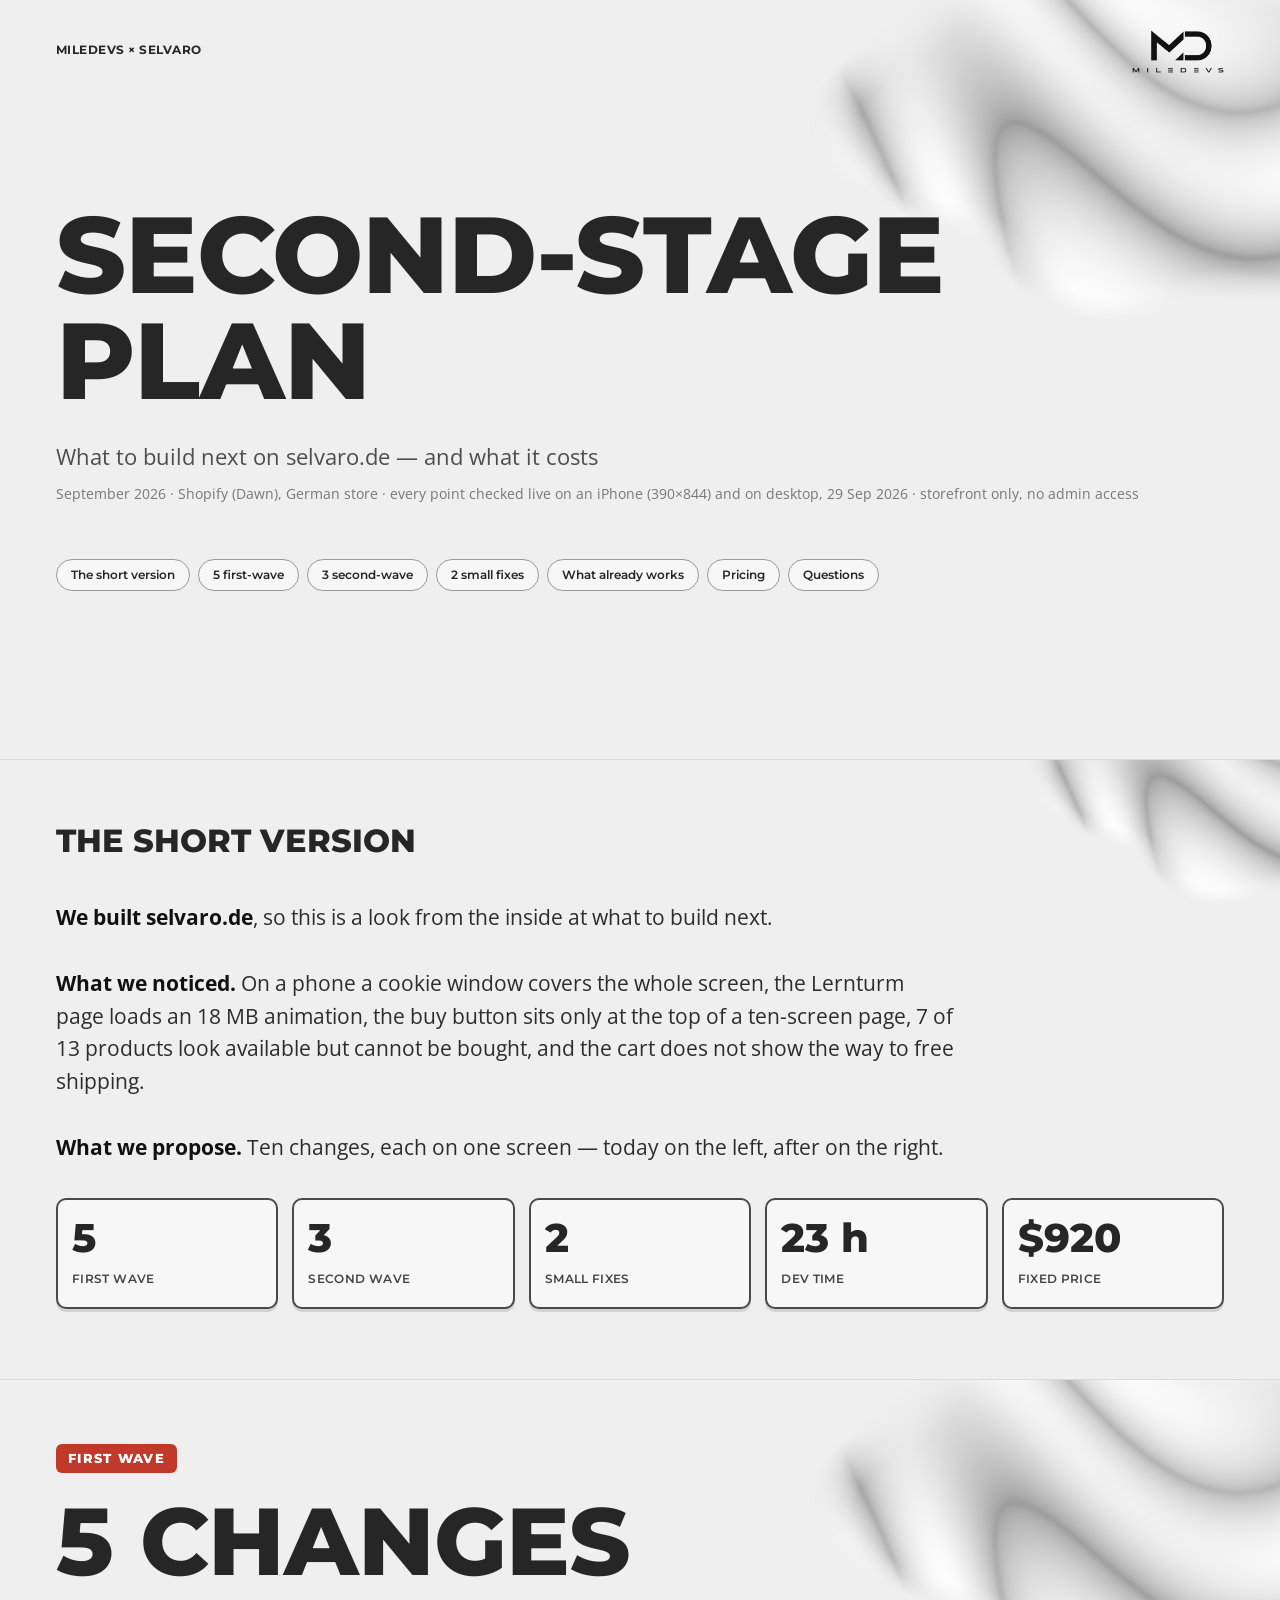
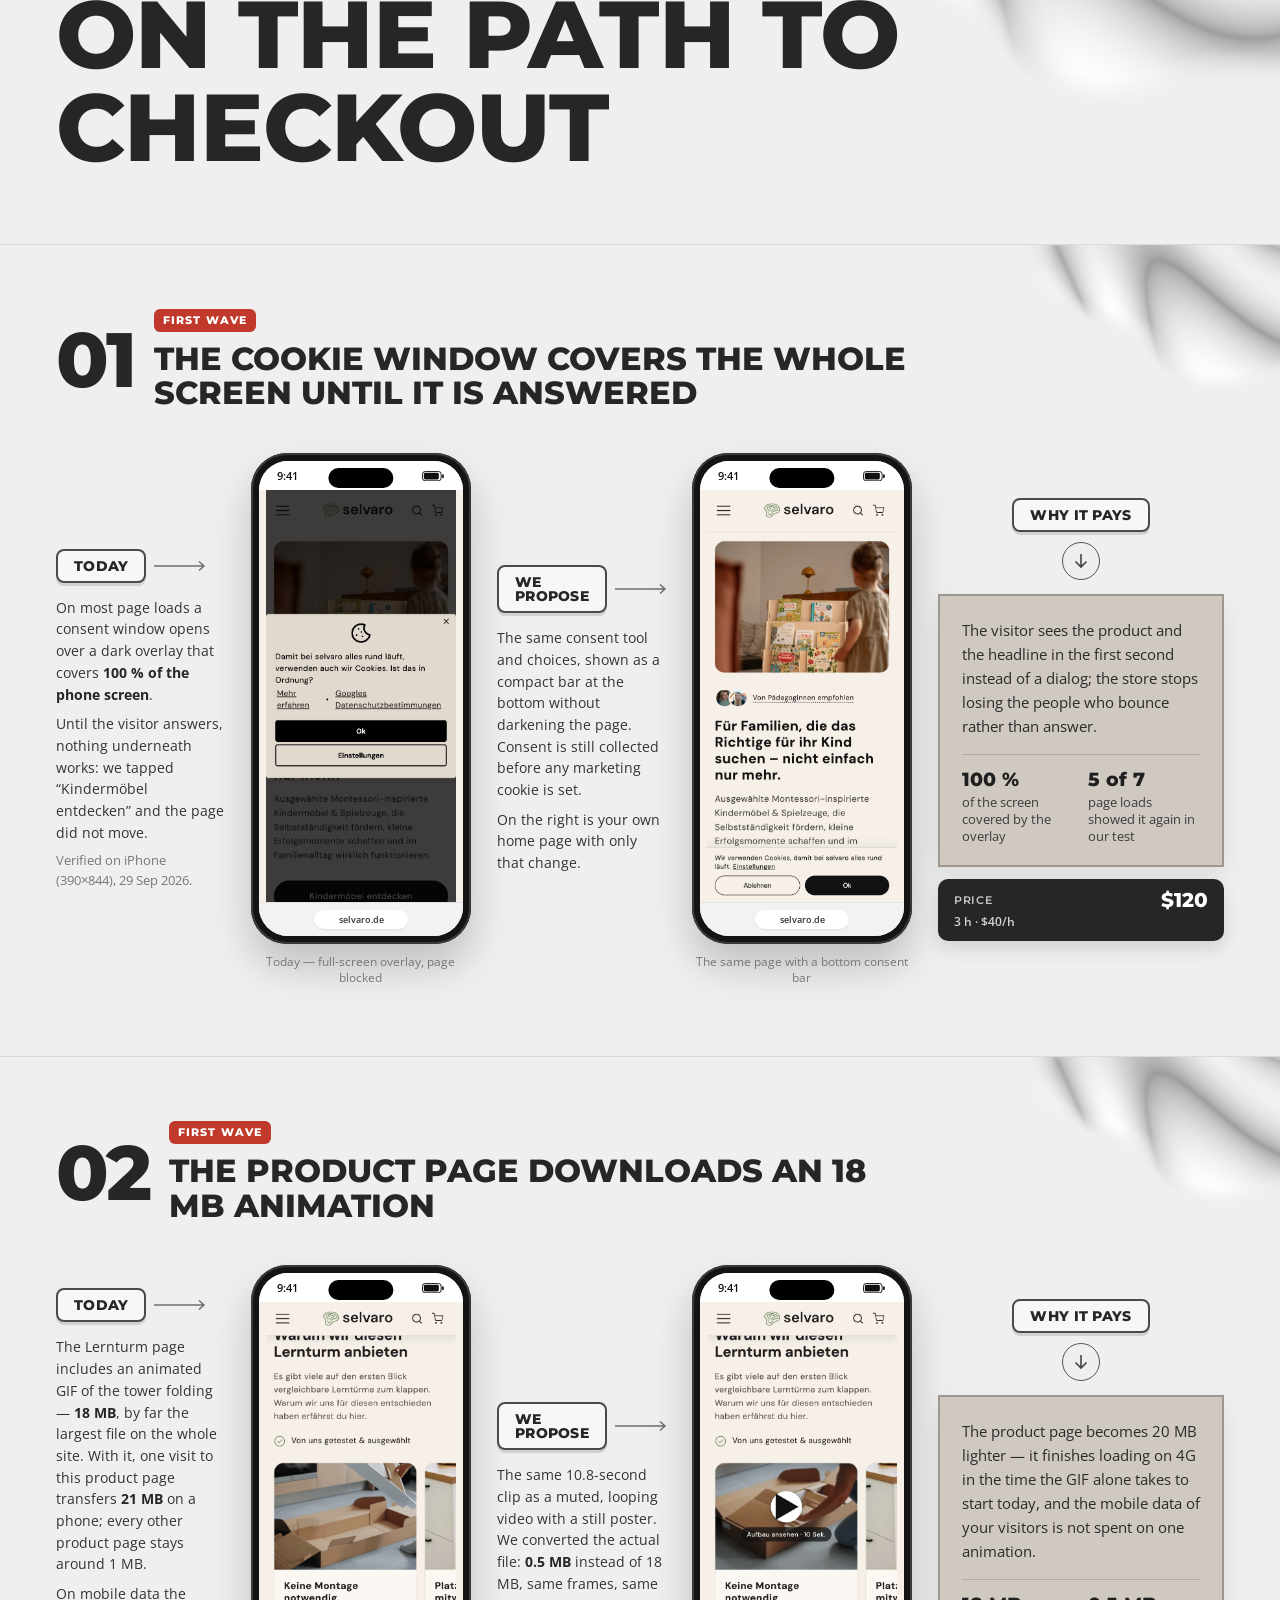
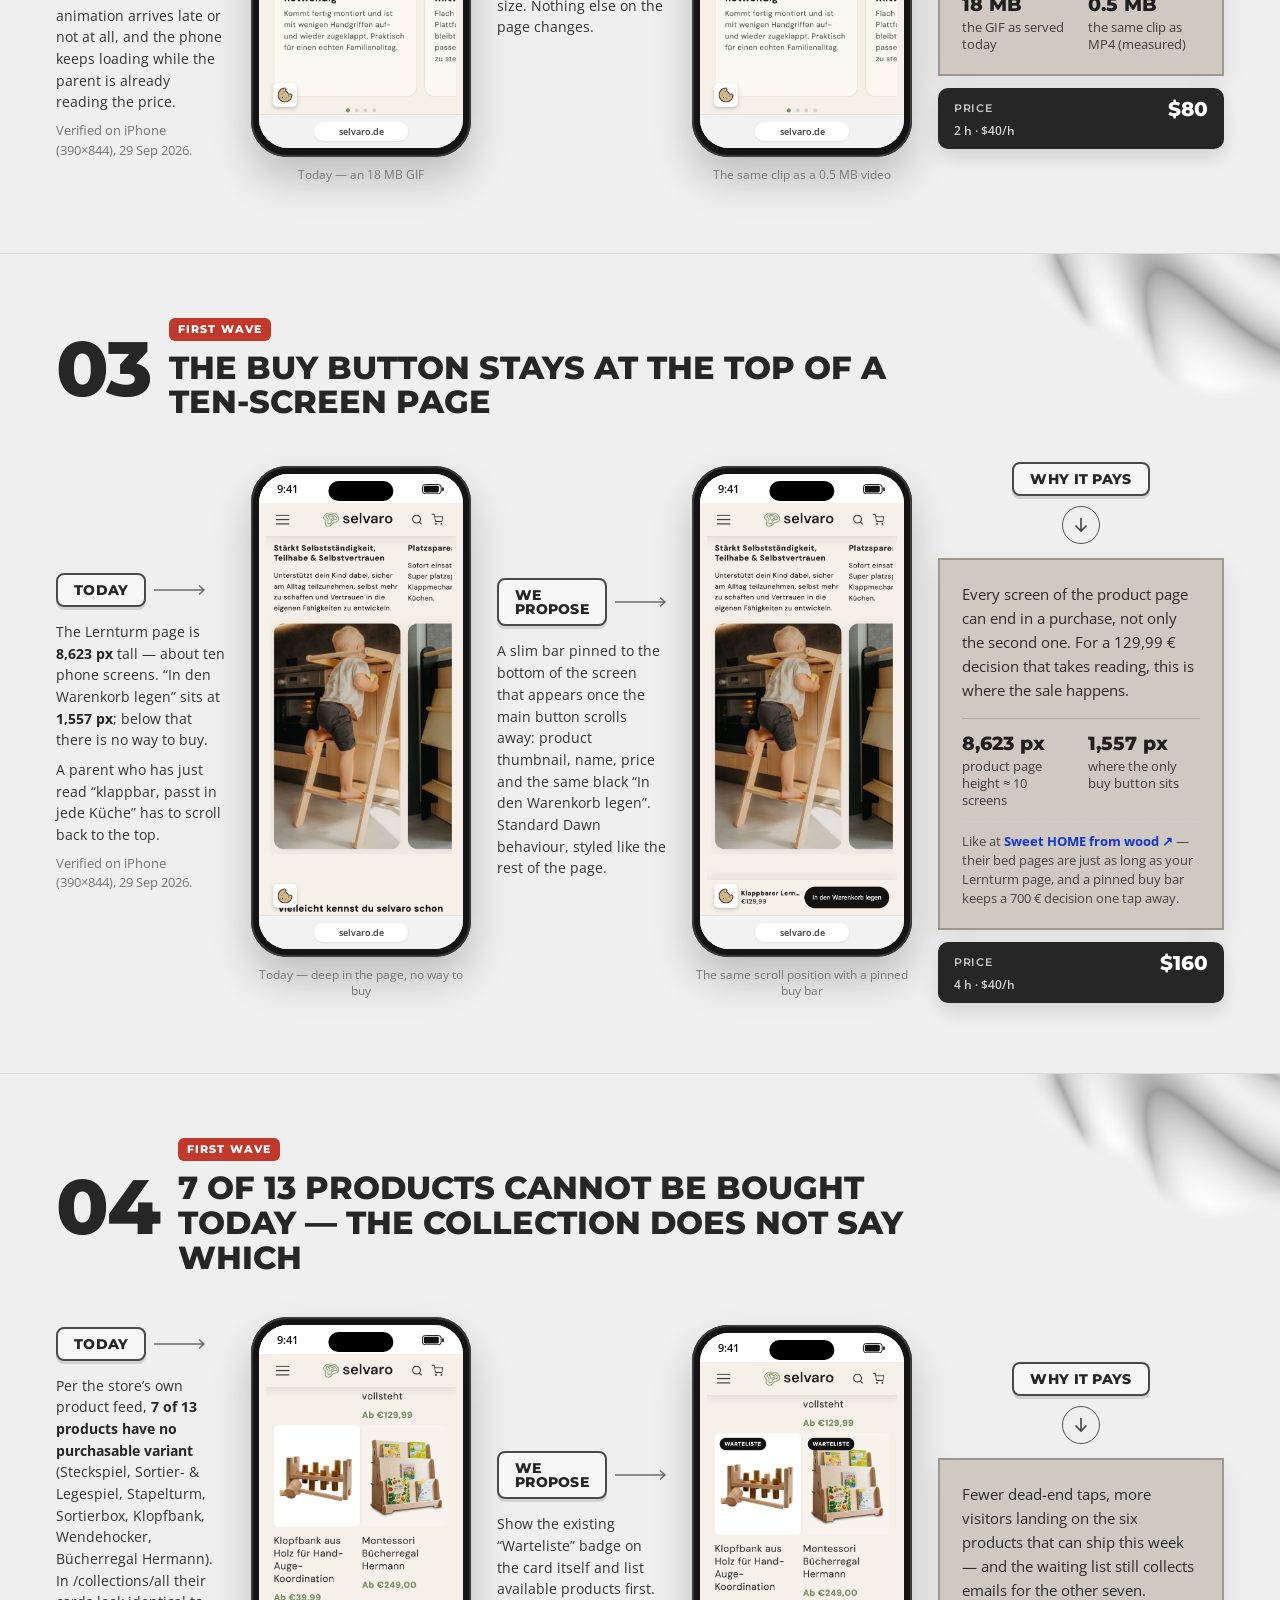
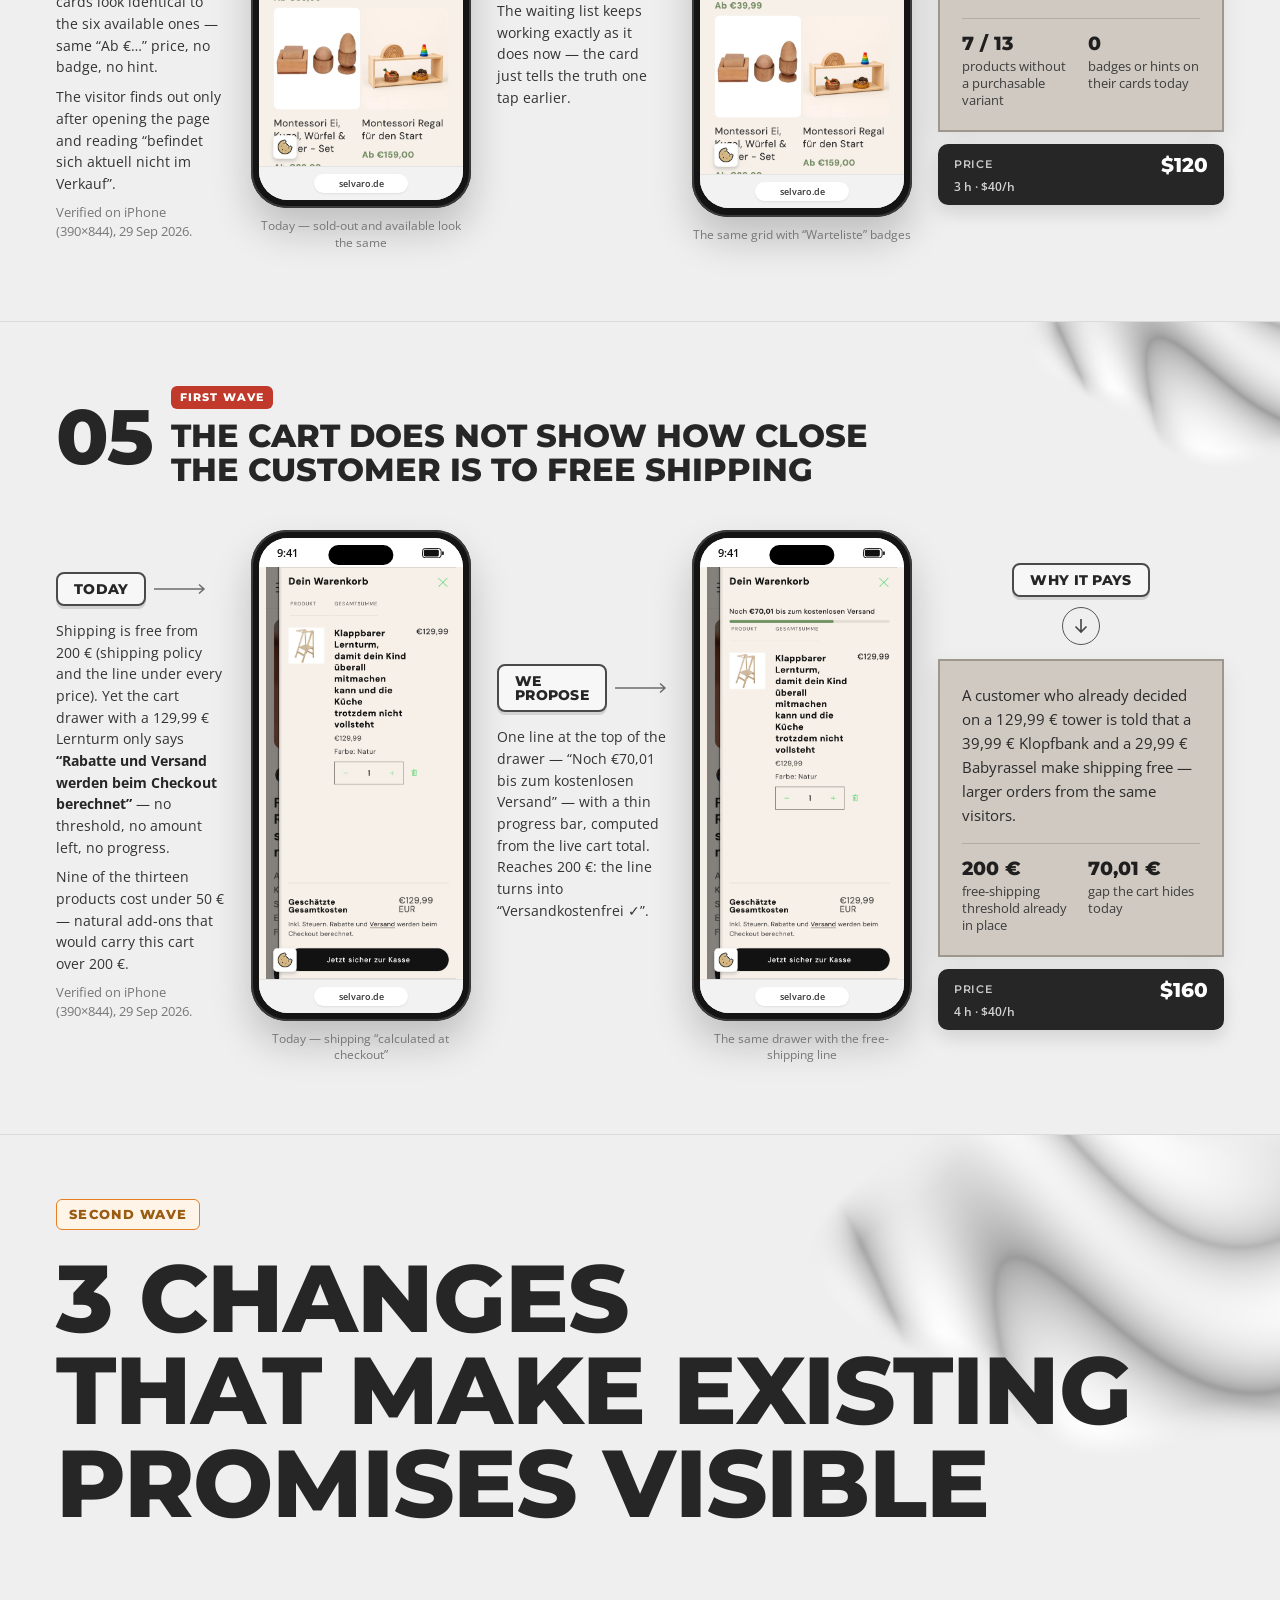
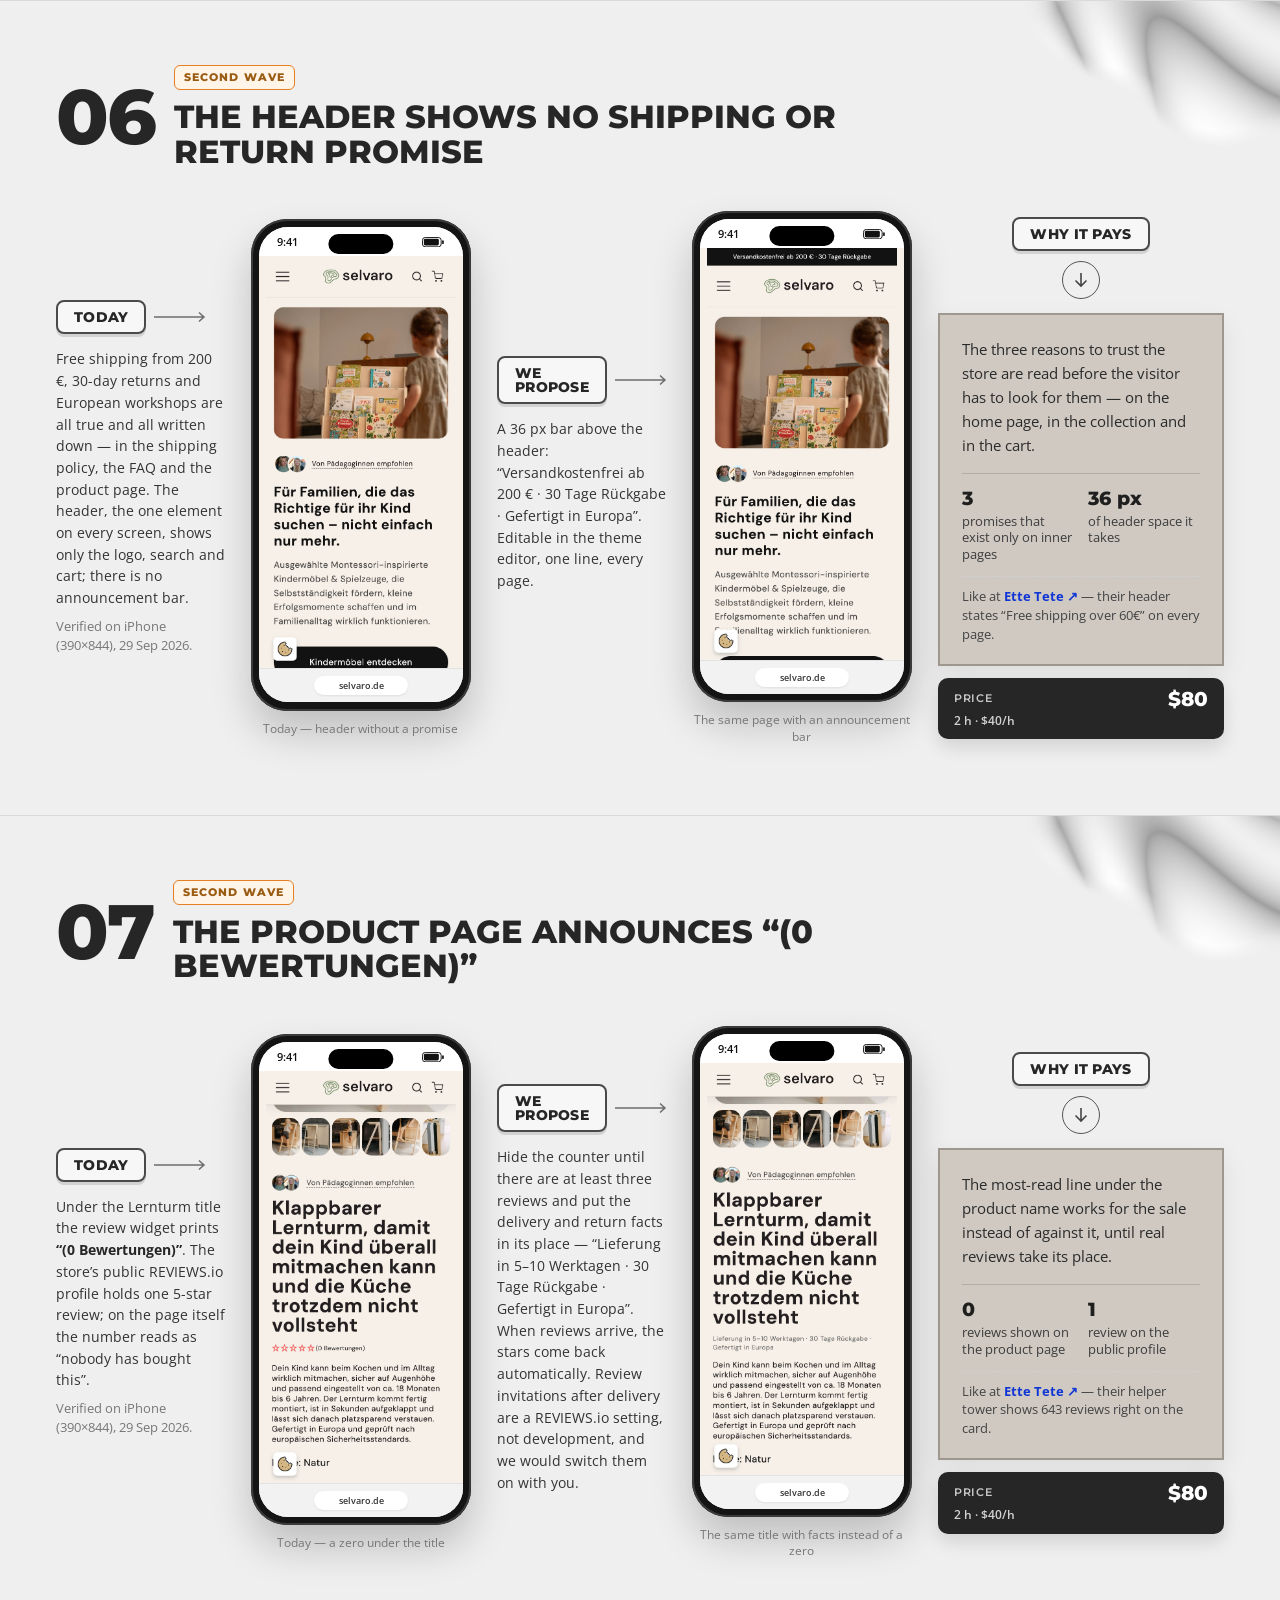
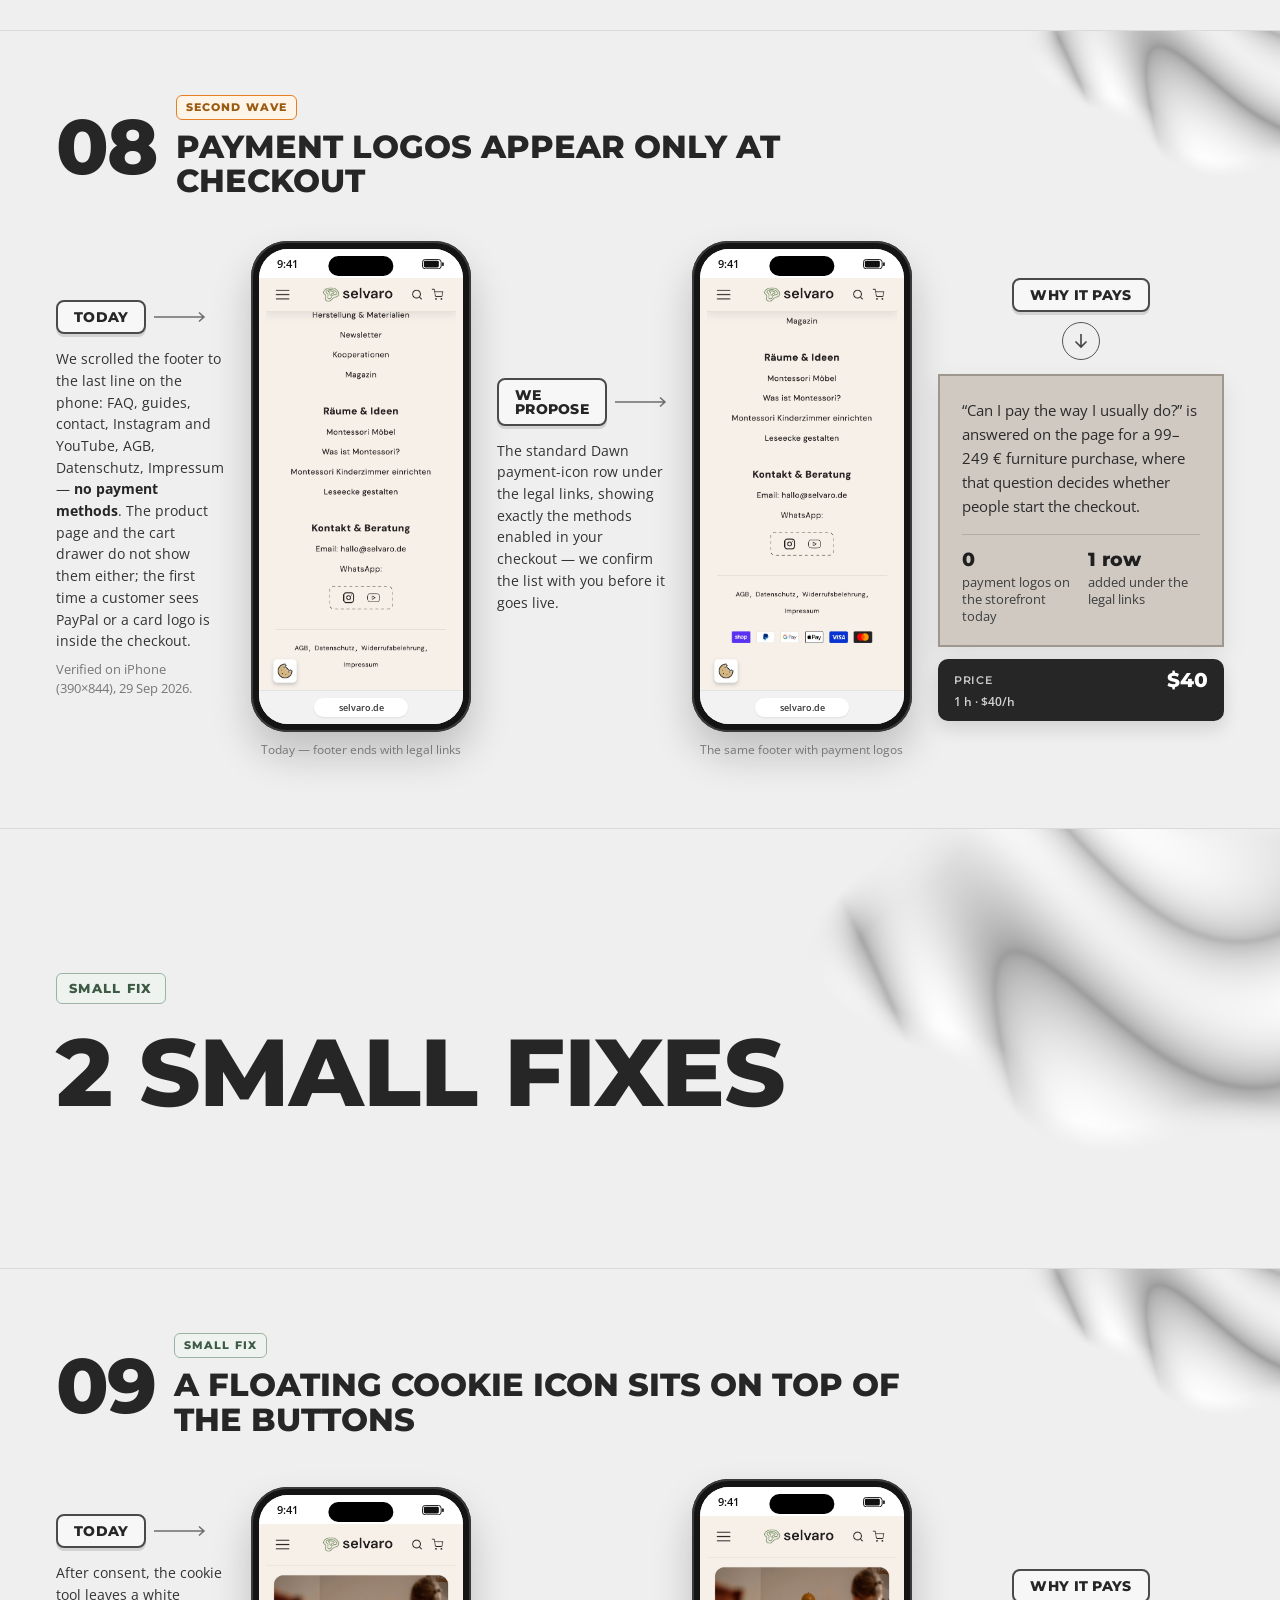
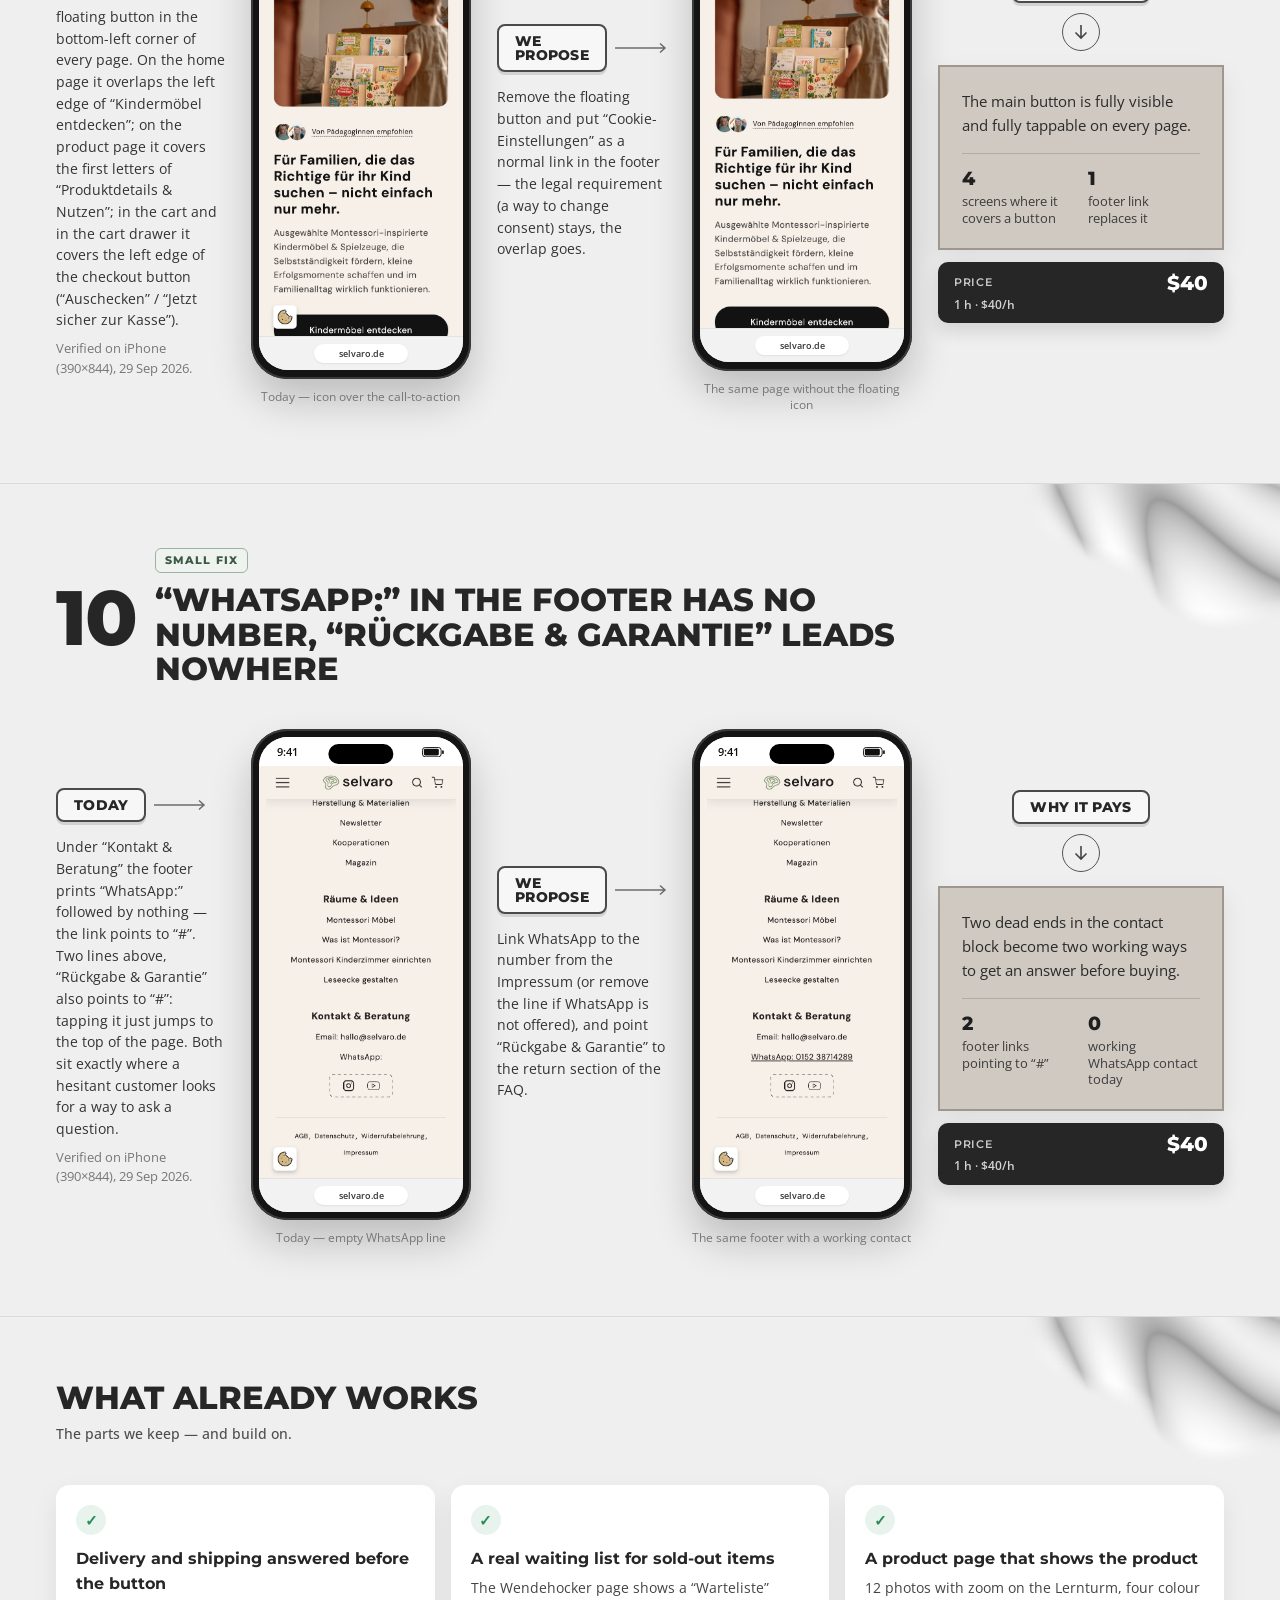
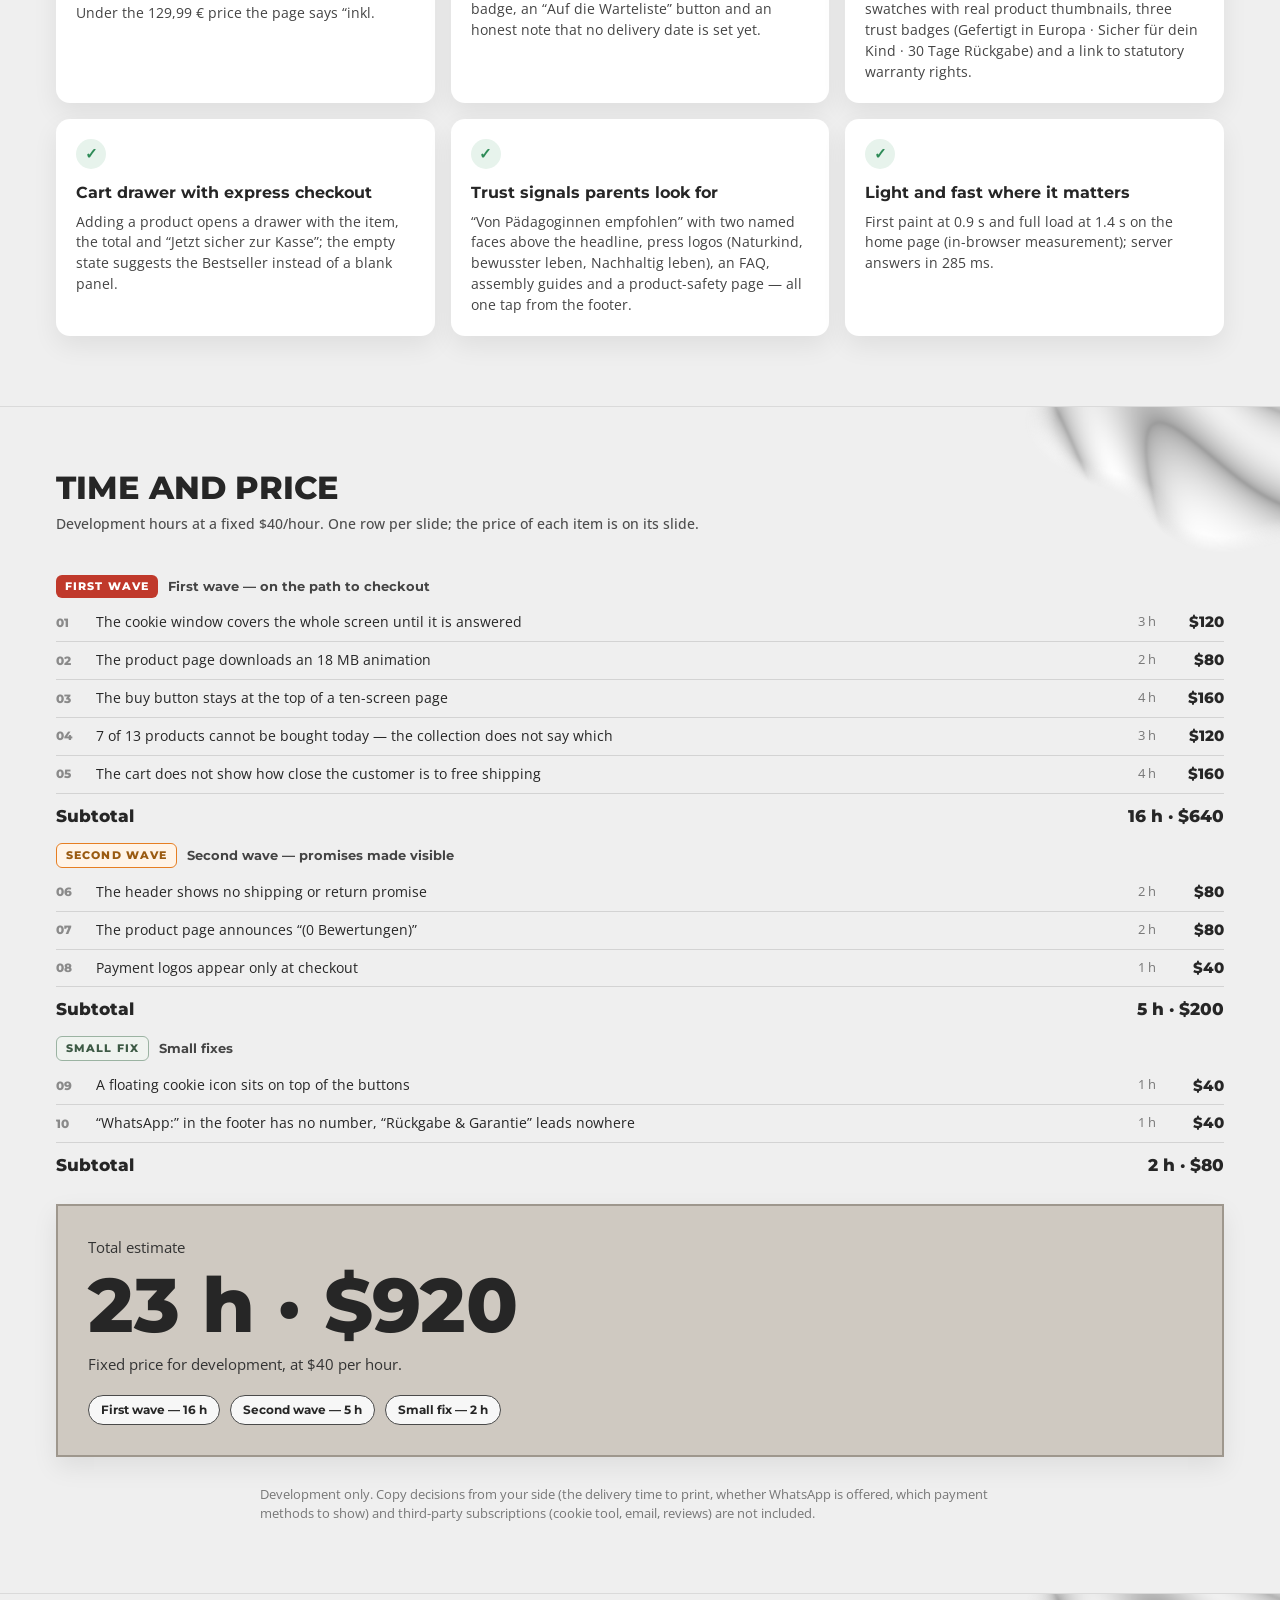
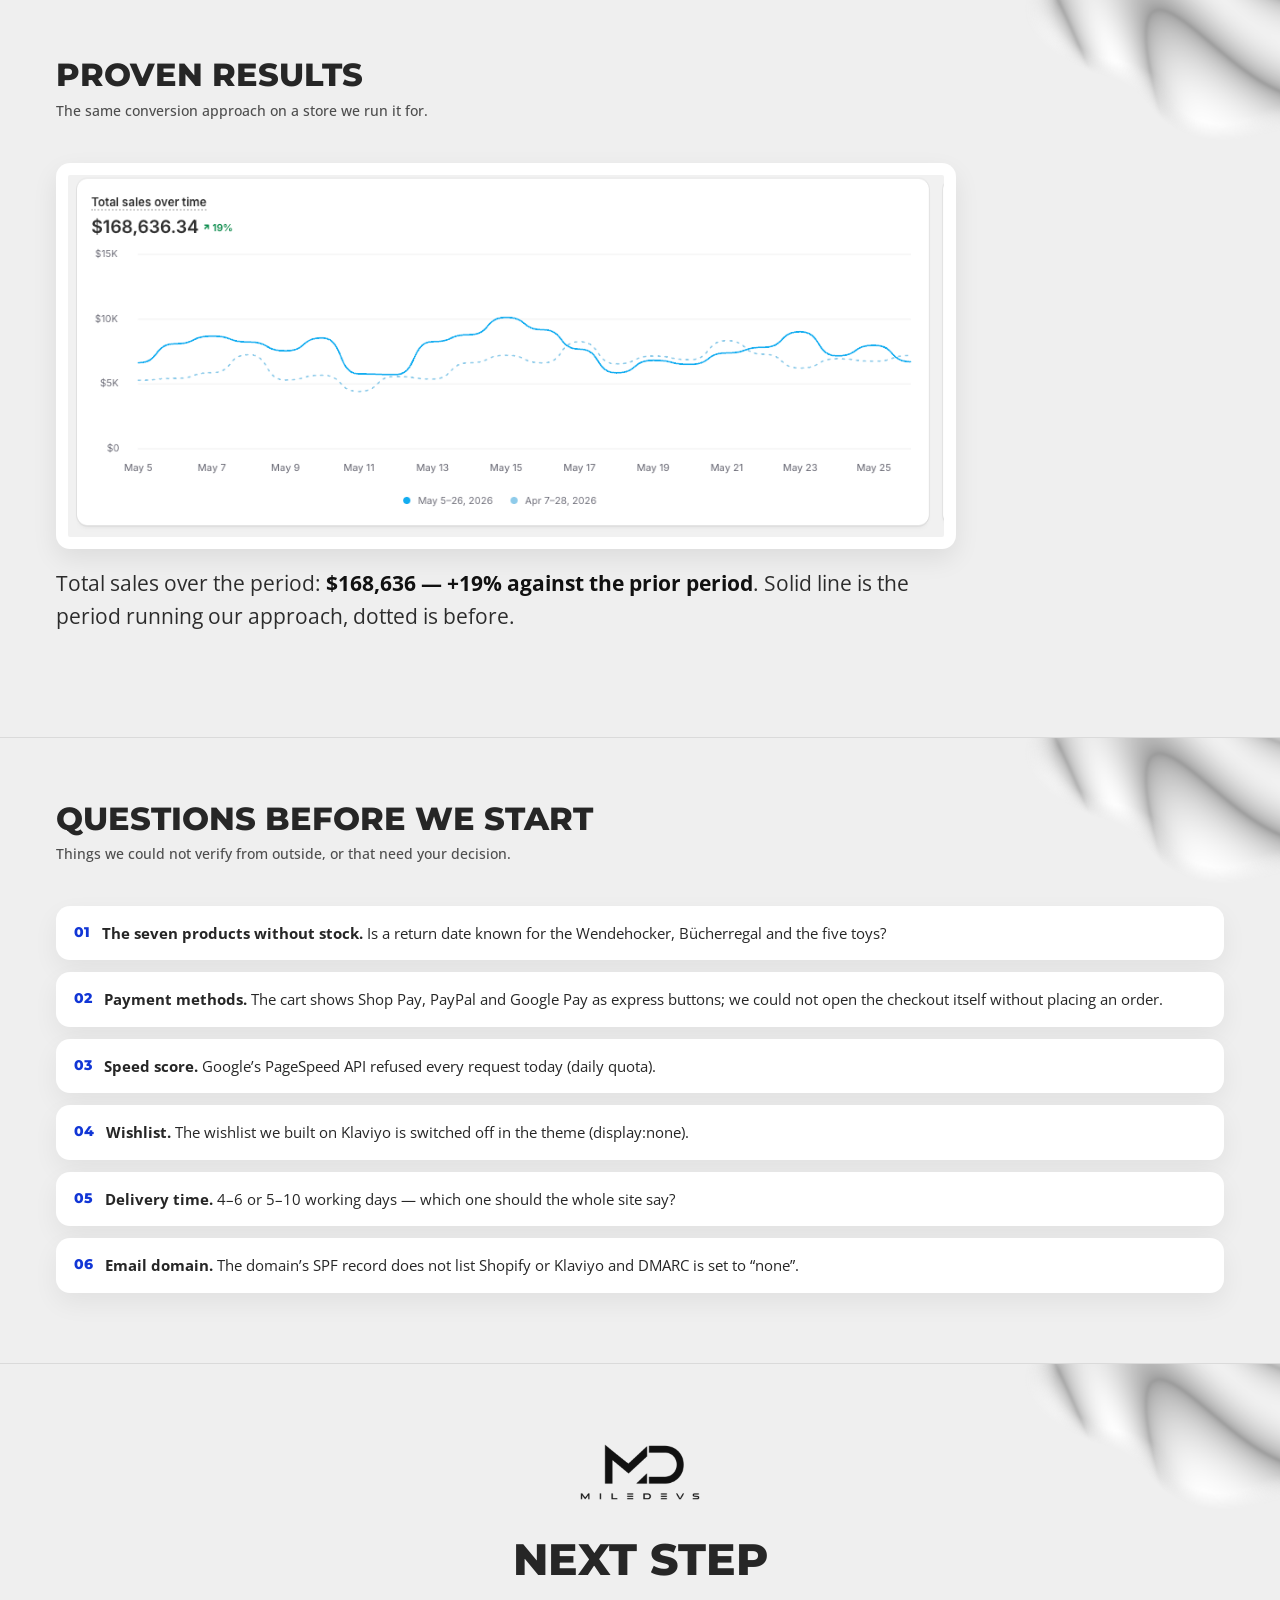
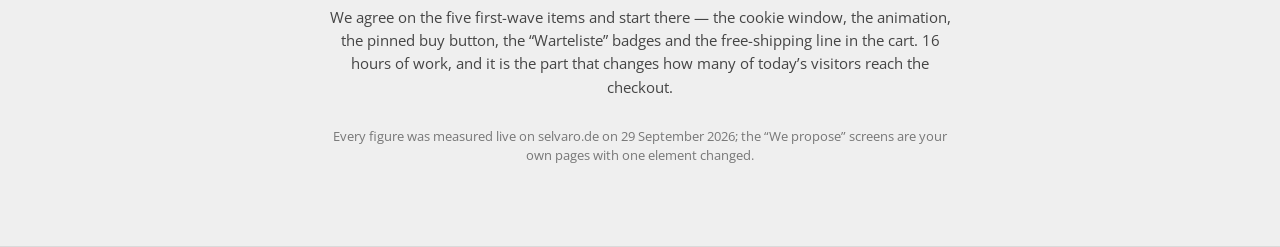
==== commit 5aaa7ee3: "Rinfit format: every item is a before/after phone pair; items without phones removed from deck and p" ====
--- a/index.html
+++ b/index.html
@@ -1195,8 +1195,8 @@
   <p class="meta">September 2026 · Shopify (Dawn), German store · every point checked live on an iPhone (390×844) and on desktop, 29 Sep 2026 · storefront only, no admin access</p>
   <nav class="toc">
     <a href="#summary">The short version</a>
+    <a href="#critical">5 first-wave</a><a href="#medium">3 second-wave</a><a href="#low">2 small fixes</a>
     <a href="#strong">What already works</a>
-    <a href="#critical">5 first-wave</a><a href="#medium">3 second-wave</a><a href="#low">3 small fixes</a>
     <a href="#price">Pricing</a>
     <a href="#questions">Questions</a>
   </nav>
@@ -1204,18 +1204,14 @@
 
 <section class="slide" id="summary">
   <img class="silk sm" src="img/silk.png" alt="">
-  <div class="shead"><h2>The short version</h2></div><p class="lead"><b>We built selvaro.de</b> — the custom theme from the Figma designs, the product page, the blog and the Klaviyo wishlist and waitlist. So this is a look from the inside: what to build next, in the order that brings the most orders.</p>
-  <p class="lead"><b>What already works.</b> The store is built on solid ground: the product page answers the two questions parents ask before paying — <b>delivery time (5–10 working days) and free shipping from 200 €</b> sit right under the price — plus 12 photos with zoom, four colour swatches, and three trust badges. Sold-out products have a working waiting list, the cart is a drawer with express checkout, and the first screen paints in 0.9 s.</p><p class="lead"><b>What we noticed.</b> Before any of that is visible, a cookie window darkens the whole phone screen on every page and blocks every tap until it is answered — we tapped “Kindermöbel entdecken” under it and nothing happened. The Lernturm page also downloads an 18 MB animation — 21 MB per visit on a phone. On the same page the buy button sits only at the top of a page that is ten screens long. In the collection, 7 of 13 products cannot be bought today, but their cards look exactly like the other six. And the cart does not tell a customer with a 129,99 € Lernturm that 70,01 € more makes shipping free.</p><p class="lead"><b>What we propose.</b> Eleven changes in three groups. First the five that stand between a visitor and the checkout: the cookie window, an 18 MB animation, a persistent buy button, “Warteliste” badges in the collection, and a free-shipping line in the cart. Then three second-wave items that turn facts already on the site into visible promises — a header bar, the “(0 Bewertungen)” line, payment logos. Then three small fixes. No redesign: layout, copy and photos stay, we work point by point. Every figure below is ours, measured on 29 September 2026.</p>
-  <div class="kpis" style="margin-top:34px"><div class="kpi"><b>5</b><span>First wave</span></div><div class="kpi"><b>3</b><span>Second wave</span></div><div class="kpi"><b>3</b><span>Small fixes</span></div><div class="kpi"><b>29 h</b><span>Dev time</span></div><div class="kpi"><b>$1,160</b><span>Fixed price</span></div></div>
-</section>
-
-<section class="slide" id="strong">
-  <img class="silk sm" src="img/silk.png" alt="">
-  <div class="shead"><h2>What already works<small>The parts we keep — and build on.</small></h2></div>
-  <div class="good">
-    <div class="gcard"><div class="ck">✓</div><h3>Delivery and shipping answered before the button</h3><p>Under the 129,99 € price the page says “inkl. MwSt. Versandkostenfrei ab 200€” and, right below the button, “Lieferung in 5–10 Werktage. Direkt aus der Herstellerwerkstatt zu dir”. Most stores hide both until checkout.</p></div><div class="gcard"><div class="ck">✓</div><h3>A real waiting list for sold-out items</h3><p>The Wendehocker page shows a “Warteliste” badge, an “Auf die Warteliste” button and an honest note that no delivery date is set yet. Nothing to add here — the collection just needs to point to it (slide 03).</p></div><div class="gcard"><div class="ck">✓</div><h3>A product page that shows the product</h3><p>12 photos with zoom on the Lernturm, four colour swatches with real product thumbnails, three trust badges (Gefertigt in Europa · Sicher für dein Kind · 30 Tage Rückgabe) and a link to statutory warranty rights.</p></div><div class="gcard"><div class="ck">✓</div><h3>Cart drawer with express checkout</h3><p>Adding a product opens a drawer with the item, the total and “Jetzt sicher zur Kasse”; the empty state suggests the Bestseller instead of a blank panel.</p></div><div class="gcard"><div class="ck">✓</div><h3>Trust signals parents look for</h3><p>“Von Pädagoginnen empfohlen” with two named faces above the headline, press logos (Naturkind, bewusster leben, Nachhaltig leben), an FAQ, assembly guides and a product-safety page — all one tap from the footer.</p></div><div class="gcard"><div class="ck">✓</div><h3>Light and fast where it matters</h3><p>First paint at 0.9 s and full load at 1.4 s on the home page (in-browser measurement); server answers in 285 ms. Collection has availability and price filters; email marketing (Klaviyo) and reviews (REVIEWS.io) are already connected.</p></div>
-  </div>
-</section>
+  <div class="shead"><h2>The short version</h2></div>
+  <p class="lead"><b>We built selvaro.de</b>, so this is a look from the inside at what to build next.</p>
+  <p class="lead"><b>What we noticed.</b> On a phone a cookie window covers the whole screen, the Lernturm page loads an 18 MB animation, the buy button sits only at the top of a ten-screen page, 7 of 13 products look available but cannot be bought, and the cart does not show the way to free shipping.</p>
+  <p class="lead"><b>What we propose.</b> Ten changes, each on one screen — today on the left, after on the right.</p>
+  <div class="kpis" style="margin-top:34px"><div class="kpi"><b>5</b><span>First wave</span></div><div class="kpi"><b>3</b><span>Second wave</span></div><div class="kpi"><b>2</b><span>Small fixes</span></div><div class="kpi"><b>23 h</b><span>Dev time</span></div><div class="kpi"><b>$920</b><span>Fixed price</span></div></div>
+</section>
+
+
 
 <section class="slide divider" id="critical">
   <img class="silk" src="img/silk.png" alt="">
@@ -1226,9 +1222,9 @@
   <img class="silk sm" src="img/silk.png" alt="">
   <div class="shead"><span class="num">01</span><h2><span class="sev crit">First wave</span>The cookie window covers the whole screen until it is answered</h2></div>
   <div class="pbody">
-    <div class="txt t1"><div class="lbl"><span class="pill">Today</span><svg class="conn" viewBox="0 0 54 12"><path d="M0 6h50M45 1.5 50 6l-5 4.5" fill="none" stroke="#6d6d6d" stroke-width="1.5"/></svg></div><p><p>On most page loads — we saw it on the home page, in the collection, on a product and in the cart — a consent window opens over a dark overlay that covers <b>100 % of the phone screen</b>. Until the visitor answers, nothing underneath works: we tapped “Kindermöbel entdecken” through the overlay and the page did not move.</p></p><p><p>The first thing a new visitor from Instagram or Google sees is not a Lernturm but a cookie question, and the hero photo behind it is dimmed.</p></p><p class="fine-note">Verified on iPhone (390×844), 29 Sep 2026.</p></div>
+    <div class="txt t1"><div class="lbl"><span class="pill">Today</span><svg class="conn" viewBox="0 0 54 12"><path d="M0 6h50M45 1.5 50 6l-5 4.5" fill="none" stroke="#6d6d6d" stroke-width="1.5"/></svg></div><p>On most page loads a consent window opens over a dark overlay that covers <b>100 % of the phone screen</b>.</p><p>Until the visitor answers, nothing underneath works: we tapped “Kindermöbel entdecken” and the page did not move.</p><p class="fine-note">Verified on iPhone (390×844), 29 Sep 2026.</p></div>
     <div class="v1"><div><div class="phone"><div class="screen"><div class="island"></div><div class="sbar"><span>9:41</span><svg viewBox="0 0 24 11"><rect x=".5" y=".5" width="20" height="10" rx="3" fill="none" stroke="#111"/><rect x="2" y="2" width="16" height="7" rx="1.5" fill="#111"/><rect x="21.5" y="3.5" width="1.8" height="4" rx=".9" fill="#111"/></svg></div><div class="view"><img class="shot" src="img/now-home-cookie-m.jpg" alt=""></div><div class="url"><span>selvaro.de</span></div></div></div><div class="cap">Today — full-screen overlay, page blocked</div></div></div>
-    <div class="txt t2"><div class="lbl"><span class="pill">We propose</span><svg class="conn" viewBox="0 0 54 12"><path d="M0 6h50M45 1.5 50 6l-5 4.5" fill="none" stroke="#6d6d6d" stroke-width="1.5"/></svg></div><p><p>Keep the same consent tool and the same choices (Ok / Einstellungen / Ablehnen), but show it as a <b>compact bar at the bottom</b> without darkening the page. The store stays visible and tappable; consent is still collected before any marketing cookie is set.</p></p><p><p>On the right is your own home page with only that change.</p></p></div>
+    <div class="txt t2"><div class="lbl"><span class="pill">We propose</span><svg class="conn" viewBox="0 0 54 12"><path d="M0 6h50M45 1.5 50 6l-5 4.5" fill="none" stroke="#6d6d6d" stroke-width="1.5"/></svg></div><p>The same consent tool and choices, shown as a compact bar at the bottom without darkening the page. Consent is still collected before any marketing cookie is set.</p><p>On the right is your own home page with only that change.</p></div>
     <div class="v2"><div><div class="phone"><div class="screen"><div class="island"></div><div class="sbar"><span>9:41</span><svg viewBox="0 0 24 11"><rect x=".5" y=".5" width="20" height="10" rx="3" fill="none" stroke="#111"/><rect x="2" y="2" width="16" height="7" rx="1.5" fill="#111"/><rect x="21.5" y="3.5" width="1.8" height="4" rx=".9" fill="#111"/></svg></div><div class="view"><img class="shot" src="img/fix-cookie-bar-m.jpg" alt=""></div><div class="url"><span>selvaro.de</span></div></div></div><div class="cap">The same page with a bottom consent bar</div></div></div>
     <div class="cardcol">
       <div class="benefit-top"><span class="pill">Why it pays</span><span class="arrow"><svg width="14" height="16" viewBox="0 0 14 16"><path d="M7 1v13M1.5 8.5 7 14l5.5-5.5" fill="none" stroke="#444" stroke-width="1.6"/></svg></span></div>
@@ -1256,13 +1252,13 @@
   <img class="silk sm" src="img/silk.png" alt="">
   <div class="shead"><span class="num">03</span><h2><span class="sev crit">First wave</span>The buy button stays at the top of a ten-screen page</h2></div>
   <div class="pbody">
-    <div class="txt t1"><div class="lbl"><span class="pill">Today</span><svg class="conn" viewBox="0 0 54 12"><path d="M0 6h50M45 1.5 50 6l-5 4.5" fill="none" stroke="#6d6d6d" stroke-width="1.5"/></svg></div><p><p>The Lernturm page is <b>8,623 px tall — about ten phone screens</b>. “In den Warenkorb legen” sits at 1,557 px; once the visitor scrolls into the benefits, photos and FAQ, the button is gone. We checked at 1,600 and 2,570 px: no pinned button anywhere.</p></p><p><p>A parent who has just read “klappbar, passt in jede Küche” has to scroll all the way back up to buy.</p></p><p class="fine-note">Verified on iPhone (390×844), 29 Sep 2026.</p></div>
+    <div class="txt t1"><div class="lbl"><span class="pill">Today</span><svg class="conn" viewBox="0 0 54 12"><path d="M0 6h50M45 1.5 50 6l-5 4.5" fill="none" stroke="#6d6d6d" stroke-width="1.5"/></svg></div><p>The Lernturm page is <b>8,623 px</b> tall — about ten phone screens. “In den Warenkorb legen” sits at <b>1,557 px</b>; below that there is no way to buy.</p><p>A parent who has just read “klappbar, passt in jede Küche” has to scroll back to the top.</p><p class="fine-note">Verified on iPhone (390×844), 29 Sep 2026.</p></div>
     <div class="v1"><div><div class="phone"><div class="screen"><div class="island"></div><div class="sbar"><span>9:41</span><svg viewBox="0 0 24 11"><rect x=".5" y=".5" width="20" height="10" rx="3" fill="none" stroke="#111"/><rect x="2" y="2" width="16" height="7" rx="1.5" fill="#111"/><rect x="21.5" y="3.5" width="1.8" height="4" rx=".9" fill="#111"/></svg></div><div class="view"><img class="shot" src="img/now-product-scrolled-m.jpg" alt=""></div><div class="url"><span>selvaro.de</span></div></div></div><div class="cap">Today — deep in the page, no way to buy</div></div></div>
     <div class="txt t2"><div class="lbl"><span class="pill">We propose</span><svg class="conn" viewBox="0 0 54 12"><path d="M0 6h50M45 1.5 50 6l-5 4.5" fill="none" stroke="#6d6d6d" stroke-width="1.5"/></svg></div><p><p>A slim bar pinned to the bottom of the screen that appears once the main button scrolls away: product thumbnail, name, price and the same black “In den Warenkorb legen”. Standard Dawn behaviour, styled like the rest of the page.</p></p></div>
     <div class="v2"><div><div class="phone"><div class="screen"><div class="island"></div><div class="sbar"><span>9:41</span><svg viewBox="0 0 24 11"><rect x=".5" y=".5" width="20" height="10" rx="3" fill="none" stroke="#111"/><rect x="2" y="2" width="16" height="7" rx="1.5" fill="#111"/><rect x="21.5" y="3.5" width="1.8" height="4" rx=".9" fill="#111"/></svg></div><div class="view"><img class="shot" src="img/fix-sticky-atc-m.jpg" alt=""></div><div class="url"><span>selvaro.de</span></div></div></div><div class="cap">The same scroll position with a pinned buy bar</div></div></div>
     <div class="cardcol">
       <div class="benefit-top"><span class="pill">Why it pays</span><span class="arrow"><svg width="14" height="16" viewBox="0 0 14 16"><path d="M7 1v13M1.5 8.5 7 14l5.5-5.5" fill="none" stroke="#444" stroke-width="1.6"/></svg></span></div>
-      <div class="card"><p>Every screen of the product page can end in a purchase, not only the second one. For a 129,99 € decision that takes reading, this is where the sale happens.</p><div class="stats"><div><b>8,623 px</b><span>product page height ≈ 10 screens</span></div><div><b>1,557 px</b><span>where the only buy button sits</span></div></div><div class="comp">Like at <a href="https://sweethomefromwood.com/products/kids-house-bed-on-legs-with-rails" target="_blank" rel="noopener">Sweet HOME from wood ↗</a> — their bed pages are just as long as your Lernturm page, and a pinned buy bar keeps a 700 € decision one tap away — the same mechanism for a 129,99 € tower that parents read from top to bottom (checked live on the phone, 29 Sep 2026).</div></div>
+      <div class="card"><p>Every screen of the product page can end in a purchase, not only the second one. For a 129,99 € decision that takes reading, this is where the sale happens.</p><div class="stats"><div><b>8,623 px</b><span>product page height ≈ 10 screens</span></div><div><b>1,557 px</b><span>where the only buy button sits</span></div></div><div class="comp">Like at <a href="https://sweethomefromwood.com/products/kids-house-bed-on-legs-with-rails" target="_blank" rel="noopener">Sweet HOME from wood ↗</a> — their bed pages are just as long as your Lernturm page, and a pinned buy bar keeps a 700 € decision one tap away.</div></div>
       <div class="ptag"><span>Price</span><b>$160</b><em>4 h &#183; $40/h</em></div>
     </div>
   </div>
@@ -1312,7 +1308,7 @@
     <div class="v2"><div><div class="phone"><div class="screen"><div class="island"></div><div class="sbar"><span>9:41</span><svg viewBox="0 0 24 11"><rect x=".5" y=".5" width="20" height="10" rx="3" fill="none" stroke="#111"/><rect x="2" y="2" width="16" height="7" rx="1.5" fill="#111"/><rect x="21.5" y="3.5" width="1.8" height="4" rx=".9" fill="#111"/></svg></div><div class="view"><img class="shot" src="img/fix-announcement-m.jpg" alt=""></div><div class="url"><span>selvaro.de</span></div></div></div><div class="cap">The same page with an announcement bar</div></div></div>
     <div class="cardcol">
       <div class="benefit-top"><span class="pill">Why it pays</span><span class="arrow"><svg width="14" height="16" viewBox="0 0 14 16"><path d="M7 1v13M1.5 8.5 7 14l5.5-5.5" fill="none" stroke="#444" stroke-width="1.6"/></svg></span></div>
-      <div class="card"><p>The three reasons to trust the store are read before the visitor has to look for them — on the home page, in the collection and in the cart.</p><div class="stats"><div><b>3</b><span>promises that exist only on inner pages</span></div><div><b>36 px</b><span>of header space it takes</span></div></div><div class="comp">Like at <a href="https://ettetete.com/" target="_blank" rel="noopener">Ette Tete ↗</a> — their header states “Free shipping over 60€” on every page — you already have a better-sounding promise (30 Tage Rückgabe, Gefertigt in Europa, free from 200 €) that nobody sees until the product page.</div></div>
+      <div class="card"><p>The three reasons to trust the store are read before the visitor has to look for them — on the home page, in the collection and in the cart.</p><div class="stats"><div><b>3</b><span>promises that exist only on inner pages</span></div><div><b>36 px</b><span>of header space it takes</span></div></div><div class="comp">Like at <a href="https://ettetete.com/" target="_blank" rel="noopener">Ette Tete ↗</a> — their header states “Free shipping over 60€” on every page.</div></div>
       <div class="ptag"><span>Price</span><b>$80</b><em>2 h &#183; $40/h</em></div>
     </div>
   </div>
@@ -1327,7 +1323,7 @@
     <div class="v2"><div><div class="phone"><div class="screen"><div class="island"></div><div class="sbar"><span>9:41</span><svg viewBox="0 0 24 11"><rect x=".5" y=".5" width="20" height="10" rx="3" fill="none" stroke="#111"/><rect x="2" y="2" width="16" height="7" rx="1.5" fill="#111"/><rect x="21.5" y="3.5" width="1.8" height="4" rx=".9" fill="#111"/></svg></div><div class="view"><img class="shot" src="img/fix-reviews-hidden-m.jpg" alt=""></div><div class="url"><span>selvaro.de</span></div></div></div><div class="cap">The same title with facts instead of a zero</div></div></div>
     <div class="cardcol">
       <div class="benefit-top"><span class="pill">Why it pays</span><span class="arrow"><svg width="14" height="16" viewBox="0 0 14 16"><path d="M7 1v13M1.5 8.5 7 14l5.5-5.5" fill="none" stroke="#444" stroke-width="1.6"/></svg></span></div>
-      <div class="card"><p>The most-read line under the product name works for the sale instead of against it, until real reviews take its place.</p><div class="stats"><div><b>0</b><span>reviews shown on the product page</span></div><div><b>1</b><span>review on the public profile</span></div></div><div class="comp">Like at <a href="https://ettetete.com/" target="_blank" rel="noopener">Ette Tete ↗</a> — their helper tower shows 643 reviews right on the card. Until Selvaro has reviews to show, a visible “0” is the opposite signal — hide it, collect, then show the stars.</div></div>
+      <div class="card"><p>The most-read line under the product name works for the sale instead of against it, until real reviews take its place.</p><div class="stats"><div><b>0</b><span>reviews shown on the product page</span></div><div><b>1</b><span>review on the public profile</span></div></div><div class="comp">Like at <a href="https://ettetete.com/" target="_blank" rel="noopener">Ette Tete ↗</a> — their helper tower shows 643 reviews right on the card.</div></div>
       <div class="ptag"><span>Price</span><b>$80</b><em>2 h &#183; $40/h</em></div>
     </div>
   </div>
@@ -1350,7 +1346,7 @@
 <section class="slide divider" id="low">
   <img class="silk" src="img/silk.png" alt="">
   <span class="sev low">Small fix</span>
-  <h2>3 small fixes</h2>
+  <h2>2 small fixes</h2>
 </section>
 <section class="slide" id="p08">
   <img class="silk sm" src="img/silk.png" alt="">
@@ -1382,26 +1378,28 @@
     </div>
   </div>
 </section>
-<section class="slide" id="p10">
-  <img class="silk sm" src="img/silk.png" alt="">
-  <div class="shead"><span class="num">11</span><h2><span class="sev low">Small fix</span>Technical housekeeping</h2></div>
-  <p class="lead">Nothing here is visible to a visitor on its own, so we group it into one item. All points were read live from the page on 29 September 2026.</p>
-  <div class="tmap"><div class="t mid"><b>131 script files on the home page</b><span>The phone downloads 219 requests and 1.0 MB of JavaScript for the home page, 26 of them from the email tool alone. The page still paints fast, but every extra app adds to it; we would review which app embeds are actually in use.</span><em>2 h · $80</em></div><div class="t mid"><b>A script error on every page</b><span>The console reports “Identifier ‘CartRemoveButton’ has already been declared” — the cart script is loaded twice. Today it is harmless; after the next theme update it may not be.</span><em>1 h · $40</em></div><div class="t mid"><b>Images larger than the screen needs</b><span>7 images on the home page and 9 on the product page are delivered at more than 2.5× their displayed size; 12 images have no alt text. Fix: correct srcset widths and alt texts.</span><em>1 h · $40</em></div><div class="t mid"><b>Two delivery promises</b><span>The FAQ and shipping policy say “ca. 4–6 Werktage”, the product page says “5–10 Werktage”. One number, everywhere — you tell us which.</span><em>1 h · $40</em></div><div class="t mid"><b>Two H1 headings on the home page</b><span>The page has two H1 tags; search engines and screen readers expect one. Small template change.</span><em>0.5 h · $20</em></div><div class="t ok"><b>What we keep</b><span>Consent-mode tracking through a custom pixel, Klaviyo and REVIEWS.io already installed, lazy loading on 30 of 49 images, WebP on product photos — the base is in place.</span><em>keep</em></div></div>
-  <div class="ptag" style="margin-top:24px;max-width:320px"><span>Price</span><b>$240</b><em>6 h &#183; $40/h</em></div>
-</section>
+
+<section class="slide" id="strong">
+  <img class="silk sm" src="img/silk.png" alt="">
+  <div class="shead"><h2>What already works<small>The parts we keep — and build on.</small></h2></div>
+  <div class="good">
+    <div class="gcard"><div class="ck">✓</div><h3>Delivery and shipping answered before the button</h3><p>Under the 129,99 € price the page says “inkl.</p></div><div class="gcard"><div class="ck">✓</div><h3>A real waiting list for sold-out items</h3><p>The Wendehocker page shows a “Warteliste” badge, an “Auf die Warteliste” button and an honest note that no delivery date is set yet.</p></div><div class="gcard"><div class="ck">✓</div><h3>A product page that shows the product</h3><p>12 photos with zoom on the Lernturm, four colour swatches with real product thumbnails, three trust badges (Gefertigt in Europa · Sicher für dein Kind · 30 Tage Rückgabe) and a link to statutory warranty rights.</p></div><div class="gcard"><div class="ck">✓</div><h3>Cart drawer with express checkout</h3><p>Adding a product opens a drawer with the item, the total and “Jetzt sicher zur Kasse”; the empty state suggests the Bestseller instead of a blank panel.</p></div><div class="gcard"><div class="ck">✓</div><h3>Trust signals parents look for</h3><p>“Von Pädagoginnen empfohlen” with two named faces above the headline, press logos (Naturkind, bewusster leben, Nachhaltig leben), an FAQ, assembly guides and a product-safety page — all one tap from the footer.</p></div><div class="gcard"><div class="ck">✓</div><h3>Light and fast where it matters</h3><p>First paint at 0.9 s and full load at 1.4 s on the home page (in-browser measurement); server answers in 285 ms.</p></div>
+  </div>
+</section>
+
 <section class="slide" id="price">
   <img class="silk sm" src="img/silk.png" alt="">
   <div class="shead"><h2>Time and price<small>Development hours at a fixed $40/hour. One row per slide; the price of each item is on its slide.</small></h2></div>
   <div class="pcol">
-    <div class="plist"><h4><span class="sev crit">First wave</span>First wave — on the path to checkout</h4><div class="prow"><i>01</i><span>The cookie window covers the whole screen until it is answered</span><em>3 h</em><b>$120</b></div><div class="prow"><i>02</i><span>The product page downloads an 18 MB animation</span><em>2 h</em><b>$80</b></div><div class="prow"><i>03</i><span>The buy button stays at the top of a ten-screen page</span><em>4 h</em><b>$160</b></div><div class="prow"><i>04</i><span>7 of 13 products cannot be bought today — the collection does not say which</span><em>3 h</em><b>$120</b></div><div class="prow"><i>05</i><span>The cart does not show how close the customer is to free shipping</span><em>4 h</em><b>$160</b></div><div class="ptotal"><span>Subtotal</span><span>16 h · $640</span></div></div><div class="plist"><h4><span class="sev imp">Second wave</span>Second wave — promises made visible</h4><div class="prow"><i>06</i><span>The header shows no shipping or return promise</span><em>2 h</em><b>$80</b></div><div class="prow"><i>07</i><span>The product page announces “(0 Bewertungen)”</span><em>2 h</em><b>$80</b></div><div class="prow"><i>08</i><span>Payment logos appear only at checkout</span><em>1 h</em><b>$40</b></div><div class="ptotal"><span>Subtotal</span><span>5 h · $200</span></div></div><div class="plist"><h4><span class="sev low">Small fix</span>Small fixes</h4><div class="prow"><i>09</i><span>A floating cookie icon sits on top of the buttons</span><em>1 h</em><b>$40</b></div><div class="prow"><i>10</i><span>“WhatsApp:” in the footer has no number, “Rückgabe & Garantie” leads nowhere</span><em>1 h</em><b>$40</b></div><div class="prow"><i>11</i><span>Technical housekeeping</span><em>6 h</em><b>$240</b></div><div class="ptotal"><span>Subtotal</span><span>8 h · $320</span></div></div>
+    <div class="plist"><h4><span class="sev crit">First wave</span>First wave — on the path to checkout</h4><div class="prow"><i>01</i><span>The cookie window covers the whole screen until it is answered</span><em>3 h</em><b>$120</b></div><div class="prow"><i>02</i><span>The product page downloads an 18 MB animation</span><em>2 h</em><b>$80</b></div><div class="prow"><i>03</i><span>The buy button stays at the top of a ten-screen page</span><em>4 h</em><b>$160</b></div><div class="prow"><i>04</i><span>7 of 13 products cannot be bought today — the collection does not say which</span><em>3 h</em><b>$120</b></div><div class="prow"><i>05</i><span>The cart does not show how close the customer is to free shipping</span><em>4 h</em><b>$160</b></div><div class="ptotal"><span>Subtotal</span><span>16 h · $640</span></div></div><div class="plist"><h4><span class="sev imp">Second wave</span>Second wave — promises made visible</h4><div class="prow"><i>06</i><span>The header shows no shipping or return promise</span><em>2 h</em><b>$80</b></div><div class="prow"><i>07</i><span>The product page announces “(0 Bewertungen)”</span><em>2 h</em><b>$80</b></div><div class="prow"><i>08</i><span>Payment logos appear only at checkout</span><em>1 h</em><b>$40</b></div><div class="ptotal"><span>Subtotal</span><span>5 h · $200</span></div></div><div class="plist"><h4><span class="sev low">Small fix</span>Small fixes</h4><div class="prow"><i>09</i><span>A floating cookie icon sits on top of the buttons</span><em>1 h</em><b>$40</b></div><div class="prow"><i>10</i><span>“WhatsApp:” in the footer has no number, “Rückgabe & Garantie” leads nowhere</span><em>1 h</em><b>$40</b></div><div class="ptotal"><span>Subtotal</span><span>2 h · $80</span></div></div>
   </div>
   <div class="pbox" style="margin-top:30px">
     <p>Total estimate</p>
-    <div class="sum">29 h &#183; $1,160</div>
+    <div class="sum">23 h &#183; $920</div>
     <p>Fixed price for development, at $40 per hour.</p>
-    <div class="terms"><span>First wave — 16 h</span><span>Second wave — 5 h</span><span>Small fix — 8 h</span></div>
+    <div class="terms"><span>First wave — 16 h</span><span>Second wave — 5 h</span><span>Small fix — 2 h</span></div>
   </div>
-  <p class="fine" style="margin-top:22px">Development only. Copy decisions from your side (the delivery time to print, whether WhatsApp is offered, which payment methods to show) and third-party subscriptions (cookie tool, email, reviews) are not included. The technical housekeeping item is 5.5 h of work rounded to 6 h.</p>
+  <p class="fine" style="margin-top:22px">Development only. Copy decisions from your side (the delivery time to print, whether WhatsApp is offered, which payment methods to show) and third-party subscriptions (cookie tool, email, reviews) are not included.</p>
 </section>
 
 <section class="slide">
@@ -1415,7 +1413,7 @@
   <img class="silk sm" src="img/silk.png" alt="">
   <div class="shead"><h2>Questions before we start<small>Things we could not verify from outside, or that need your decision.</small></h2></div>
   <ul class="qlist">
-    <li><i>01</i><span><b>The seven products without stock.</b> Is a return date known for the Wendehocker, Bücherregal and the five toys? If some are discontinued, the collection should drop them rather than badge them.</span></li><li><i>02</i><span><b>Payment methods.</b> The cart shows Shop Pay, PayPal and Google Pay as express buttons; we could not open the checkout itself without placing an order. Is Klarna (or another instalment option) enabled? If so, the product page should show the instalment line for 99–249 € items — a small addition to the payment-logo item.</span></li><li><i>03</i><span><b>Speed score.</b> Google’s PageSpeed API refused every request today (daily quota). Our in-browser figures: first paint 0.9 s, full load 1.4 s on the home page. We will run the official score before work starts.</span></li><li><i>04</i><span><b>Wishlist.</b> The wishlist we built on Klaviyo is switched off in the theme (display:none). Was that on purpose, or should we bring it back?</span></li><li><i>05</i><span><b>Delivery time.</b> 4–6 or 5–10 working days — which one should the whole site say?</span></li><li><i>06</i><span><b>Email domain.</b> The domain’s SPF record does not list Shopify or Klaviyo and DMARC is set to “none”. If order and newsletter emails are sent from @selvaro.de, we would check the sending-domain setup with you — a settings task, not development.</span></li>
+    <li><i>01</i><span><b>The seven products without stock.</b> Is a return date known for the Wendehocker, Bücherregal and the five toys?</span></li><li><i>02</i><span><b>Payment methods.</b> The cart shows Shop Pay, PayPal and Google Pay as express buttons; we could not open the checkout itself without placing an order.</span></li><li><i>03</i><span><b>Speed score.</b> Google’s PageSpeed API refused every request today (daily quota).</span></li><li><i>04</i><span><b>Wishlist.</b> The wishlist we built on Klaviyo is switched off in the theme (display:none).</span></li><li><i>05</i><span><b>Delivery time.</b> 4–6 or 5–10 working days — which one should the whole site say?</span></li><li><i>06</i><span><b>Email domain.</b> The domain’s SPF record does not list Shopify or Klaviyo and DMARC is set to “none”.</span></li>
   </ul>
 </section>
 
@@ -1424,7 +1422,7 @@
   <img src="img/logo-md.png" alt="MileDevs">
   <h2>Next step</h2>
   <p>We agree on the five first-wave items and start there — the cookie window, the animation, the pinned buy button, the “Warteliste” badges and the free-shipping line in the cart. 16 hours of work, and it is the part that changes how many of today’s visitors reach the checkout.</p>
-  <p class="fine">Every figure in this document was measured live on selvaro.de on 29 September 2026 — iPhone viewport 390×844 and desktop 1440×900, the store’s public product feed, network requests and DOM read in the browser. We did not enter the admin and did not place an order. The “We propose” screens are your own pages with one element changed; they are illustrative, not final design.</p>
+  <p class="fine">Every figure was measured live on selvaro.de on 29 September 2026; the “We propose” screens are your own pages with one element changed.</p>
 </section>
 </body>
 </html>
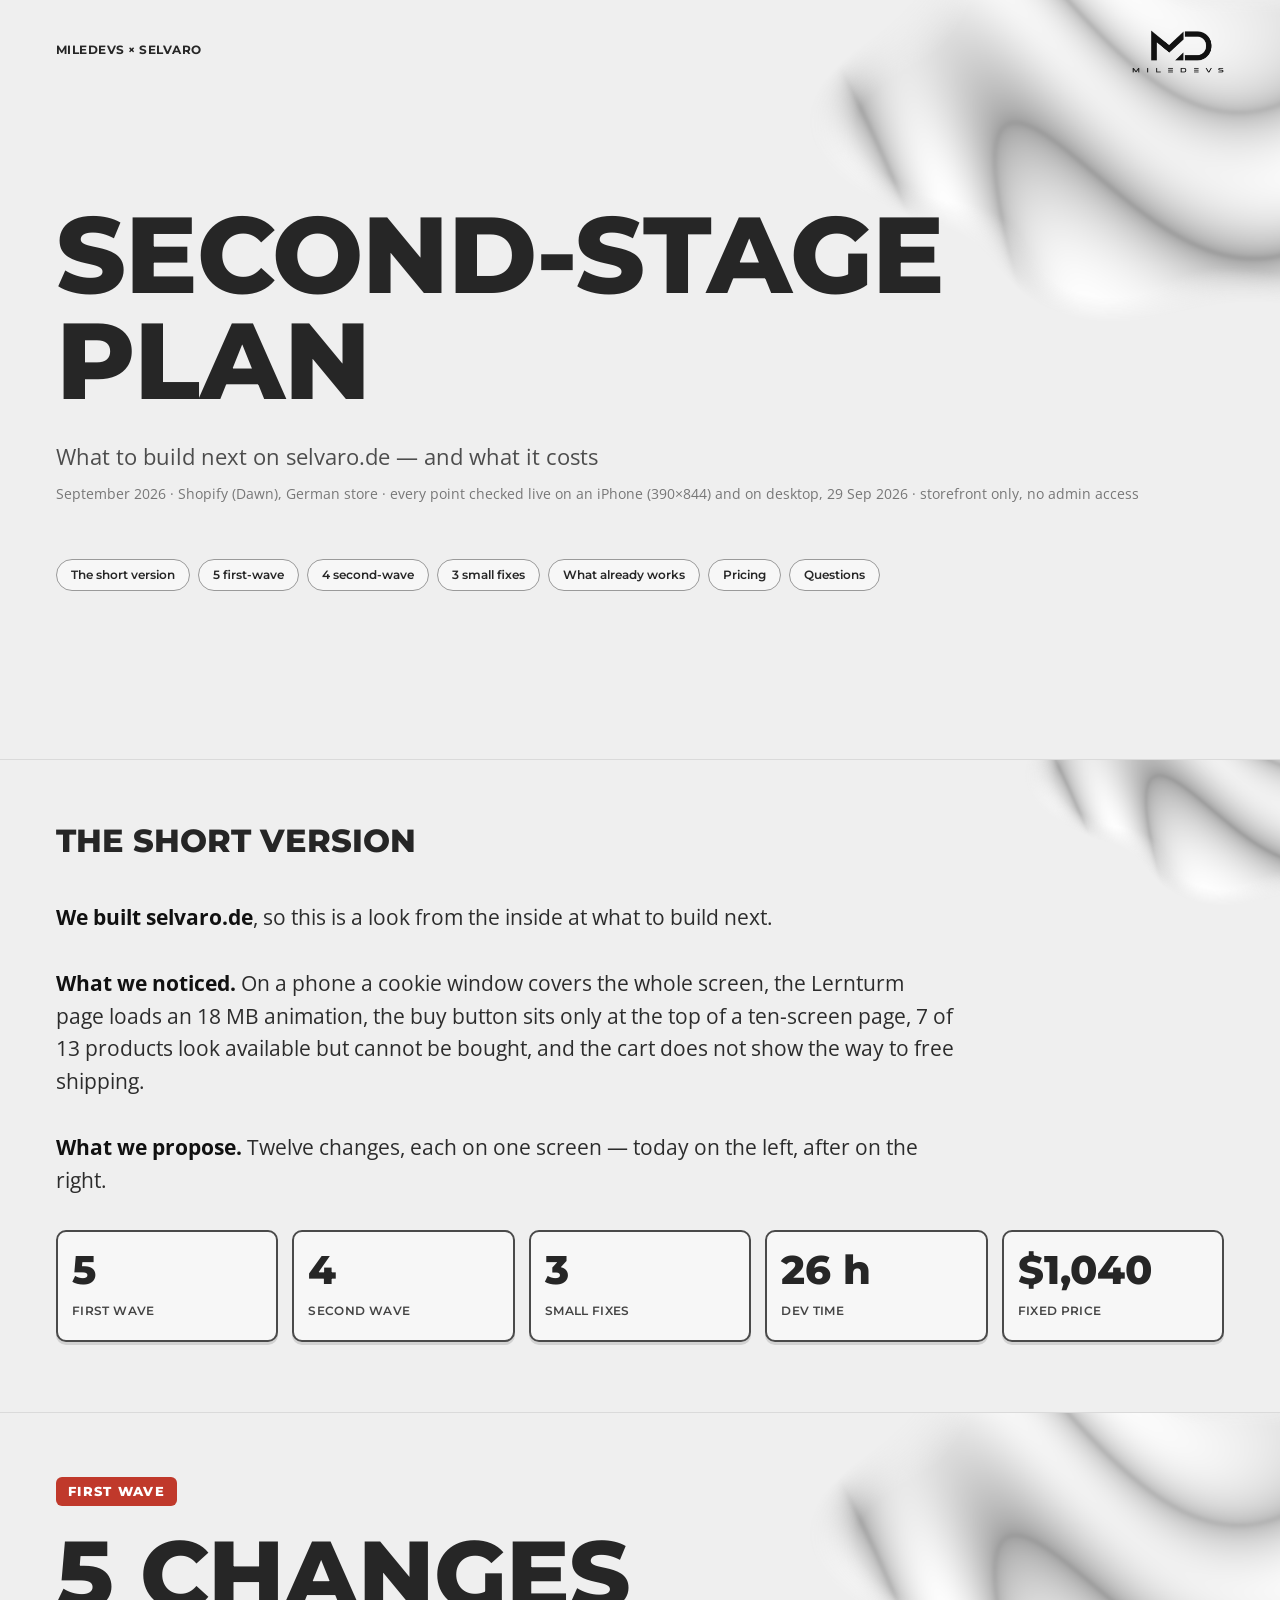
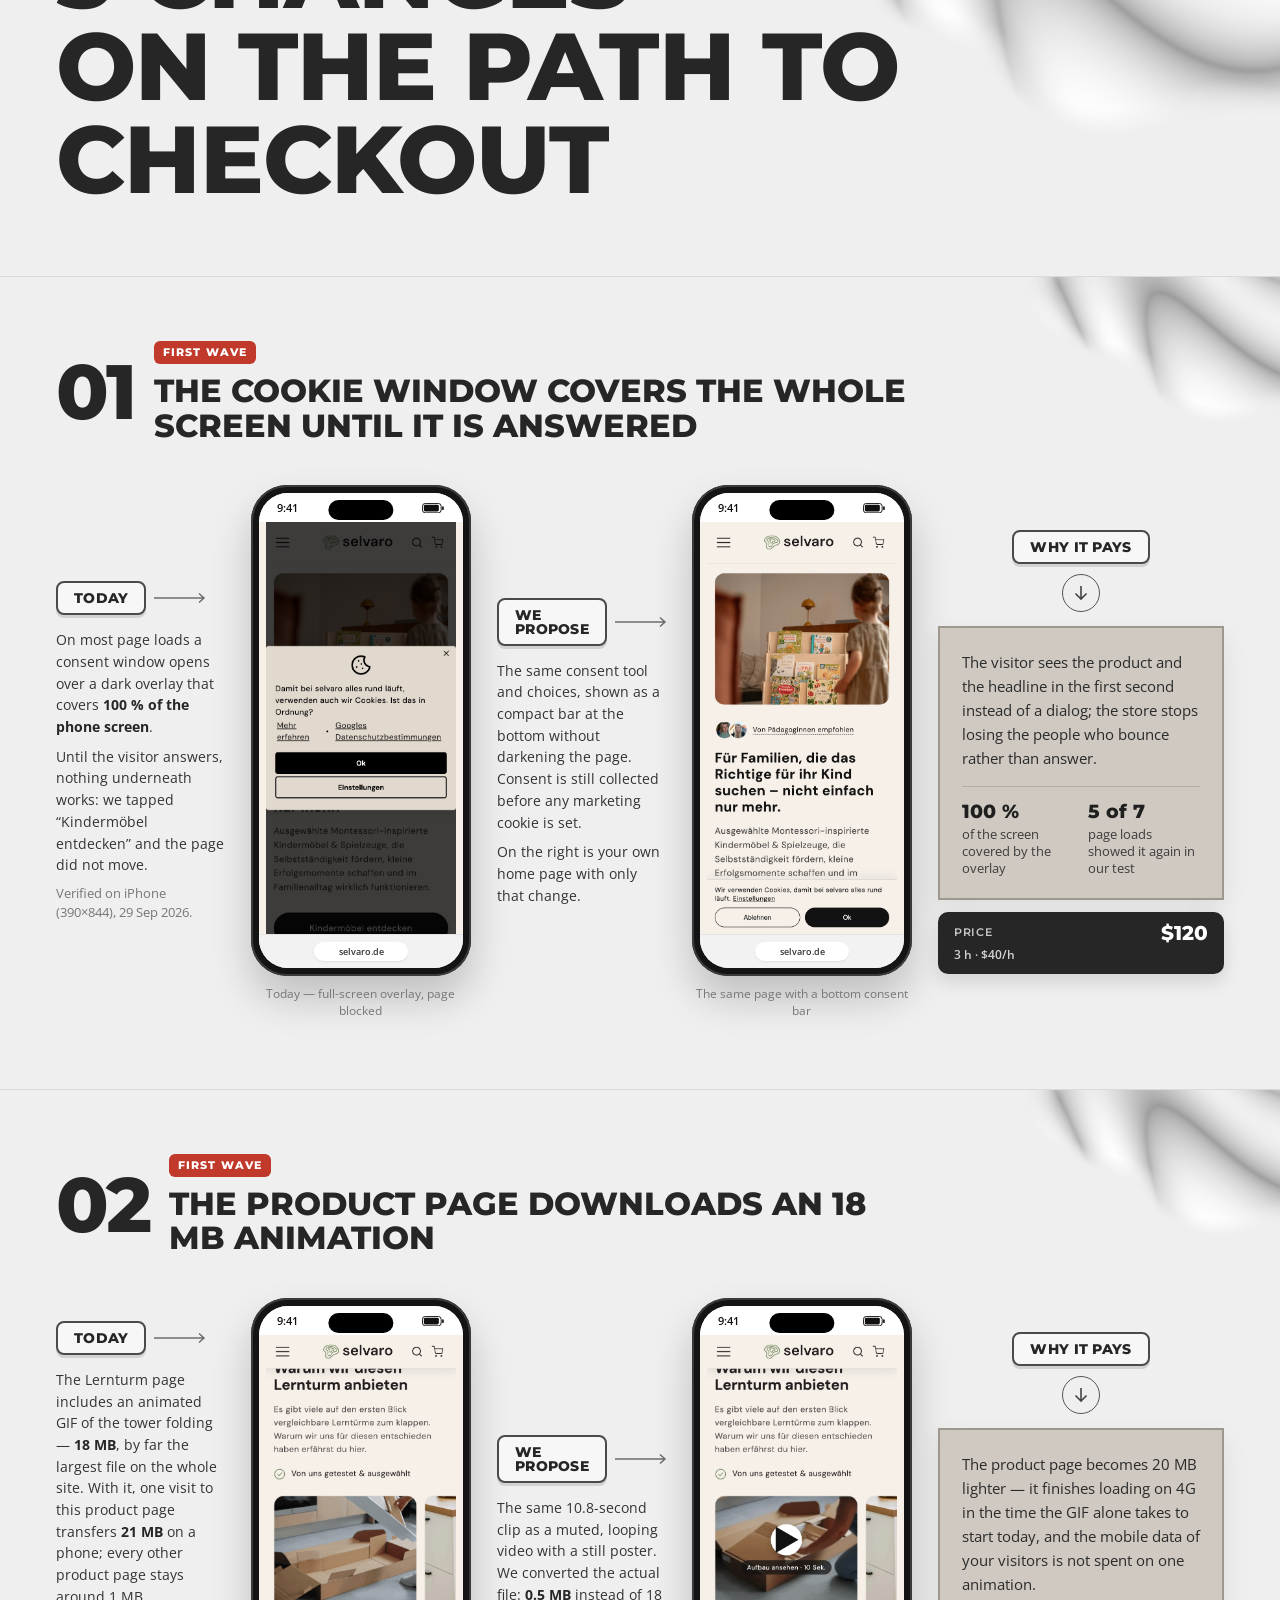
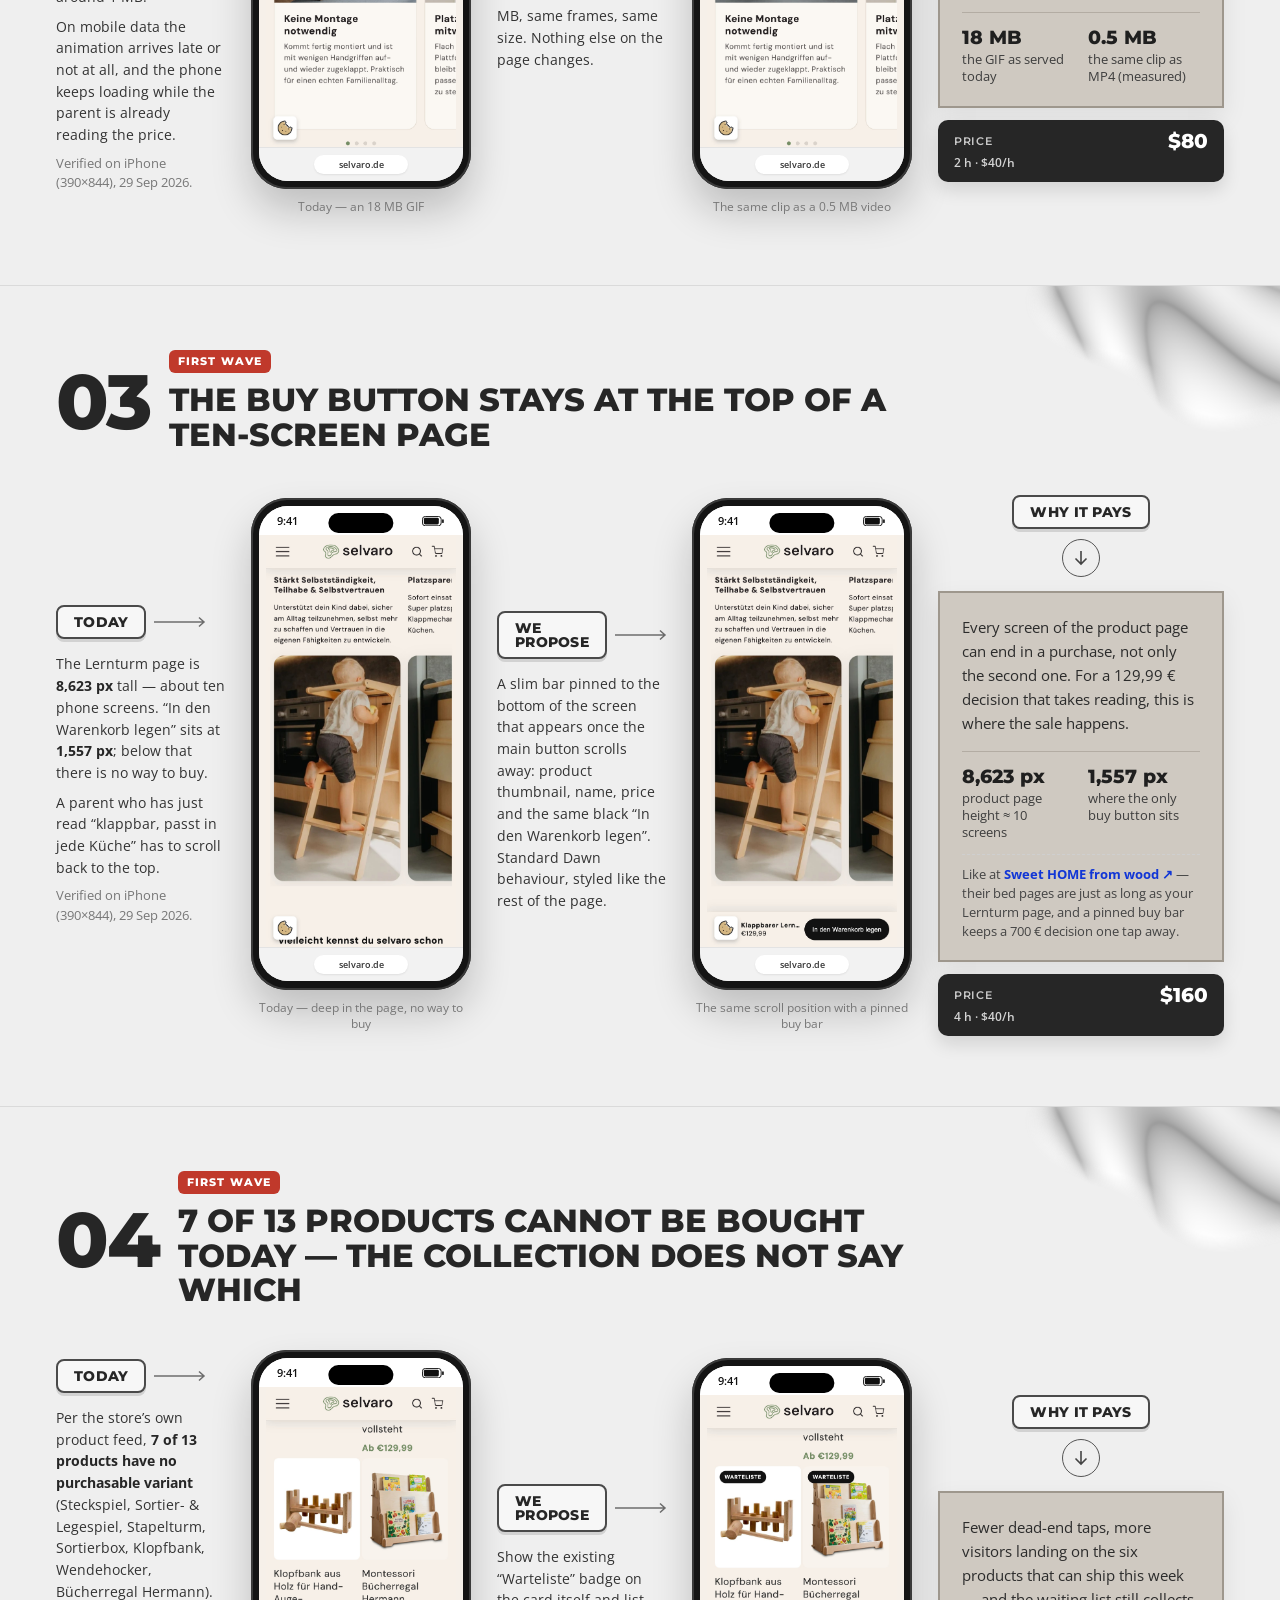
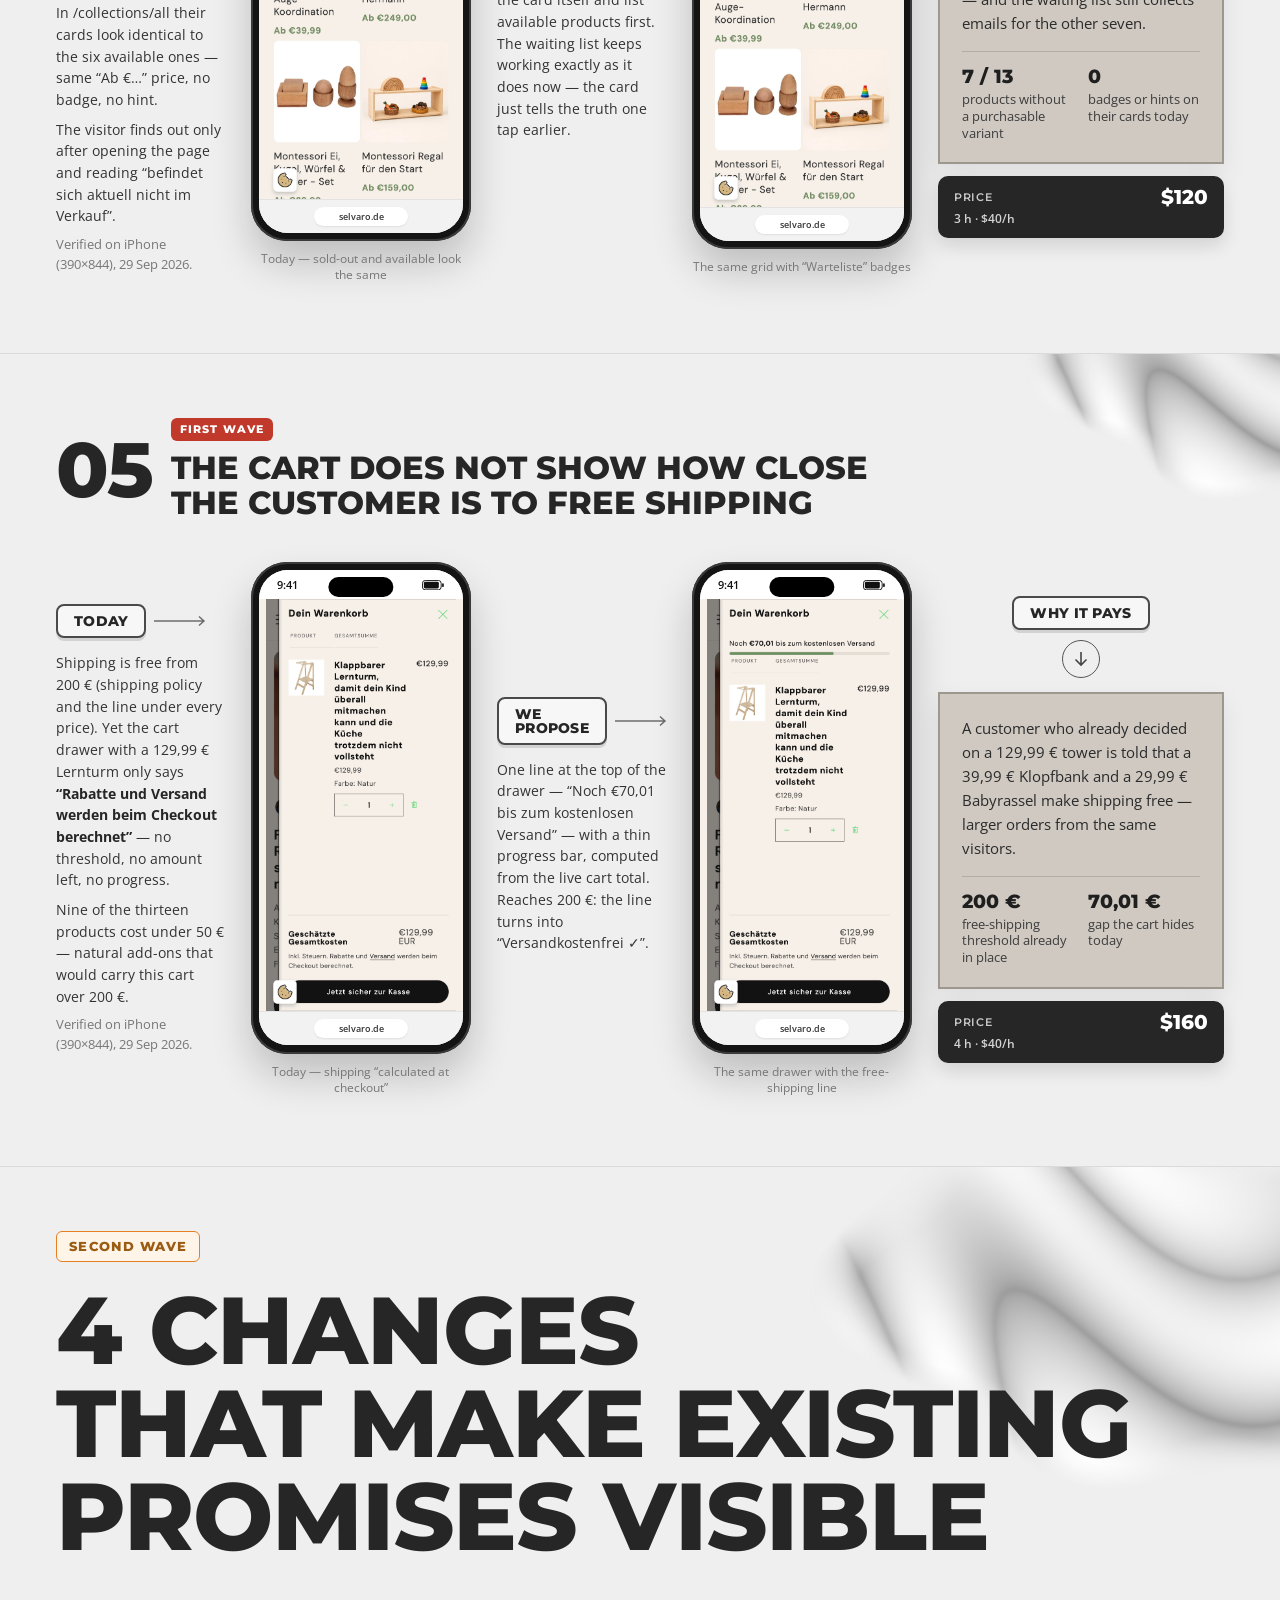
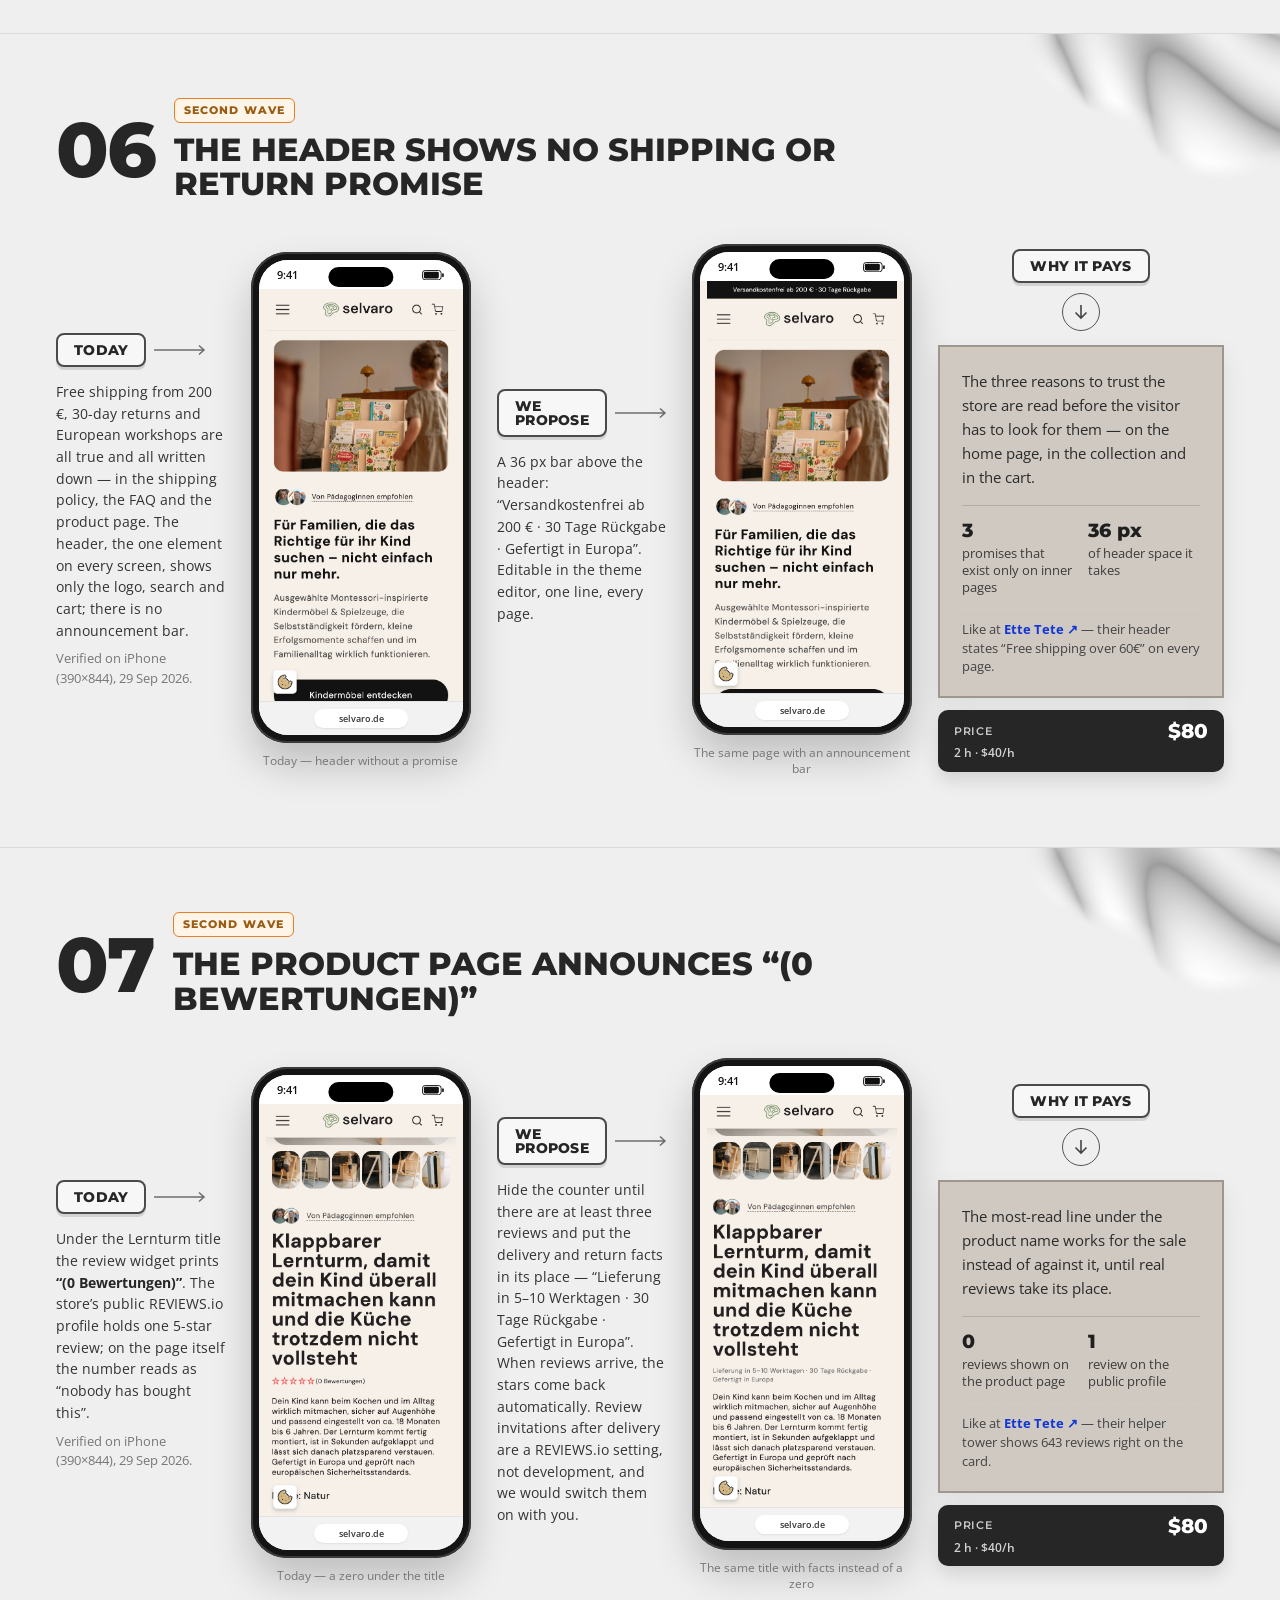
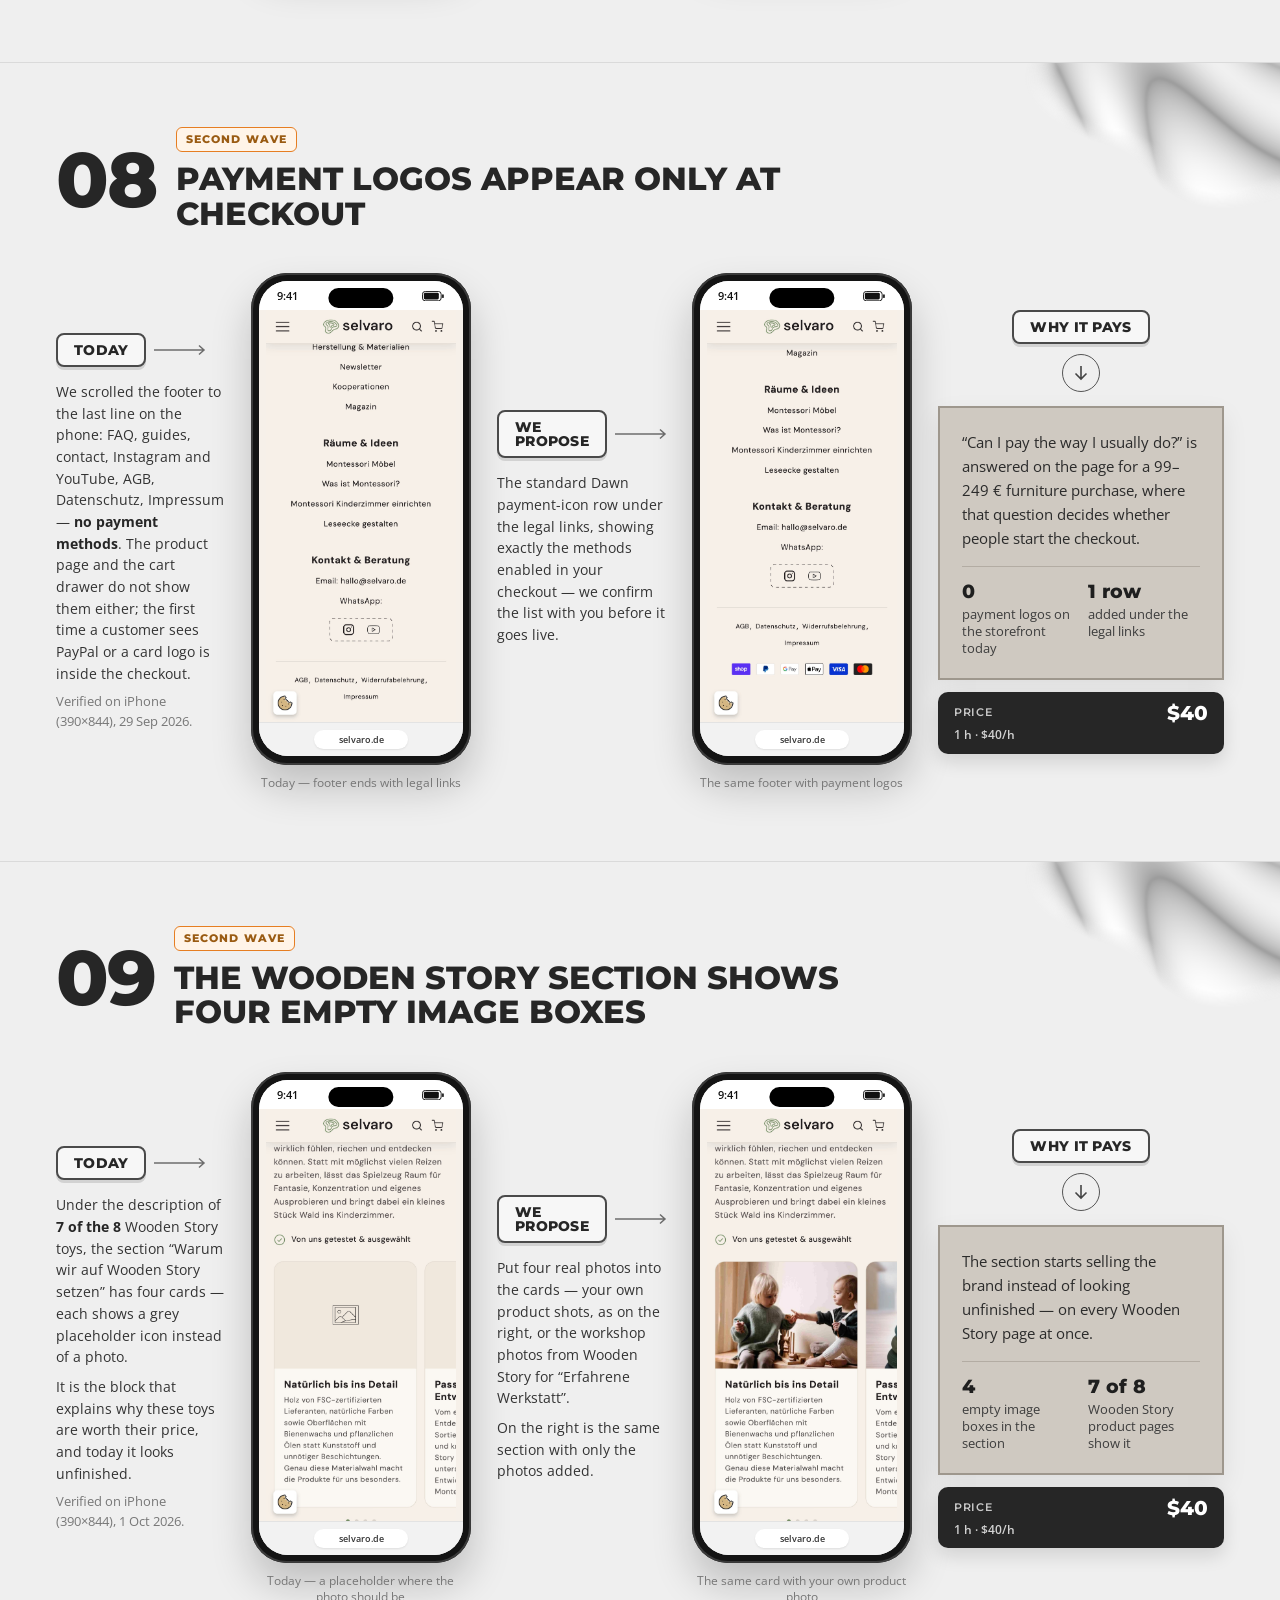
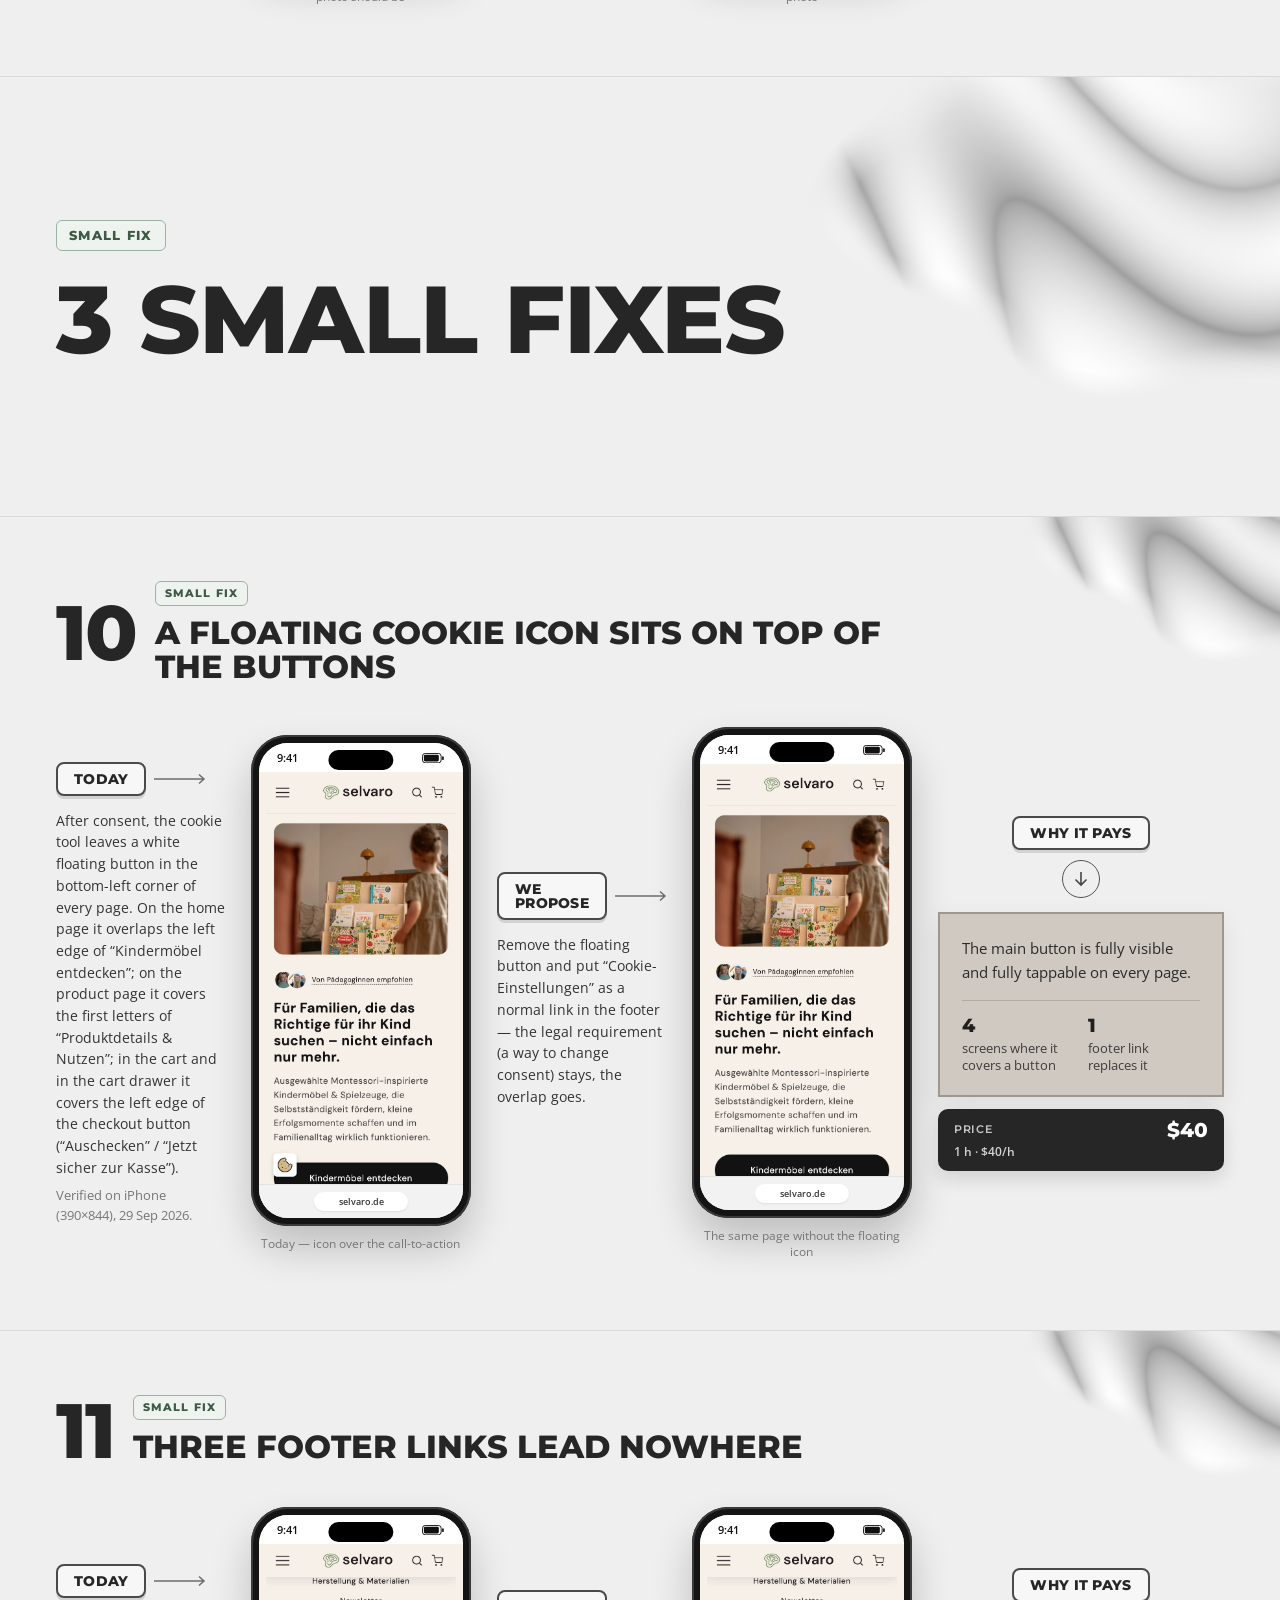
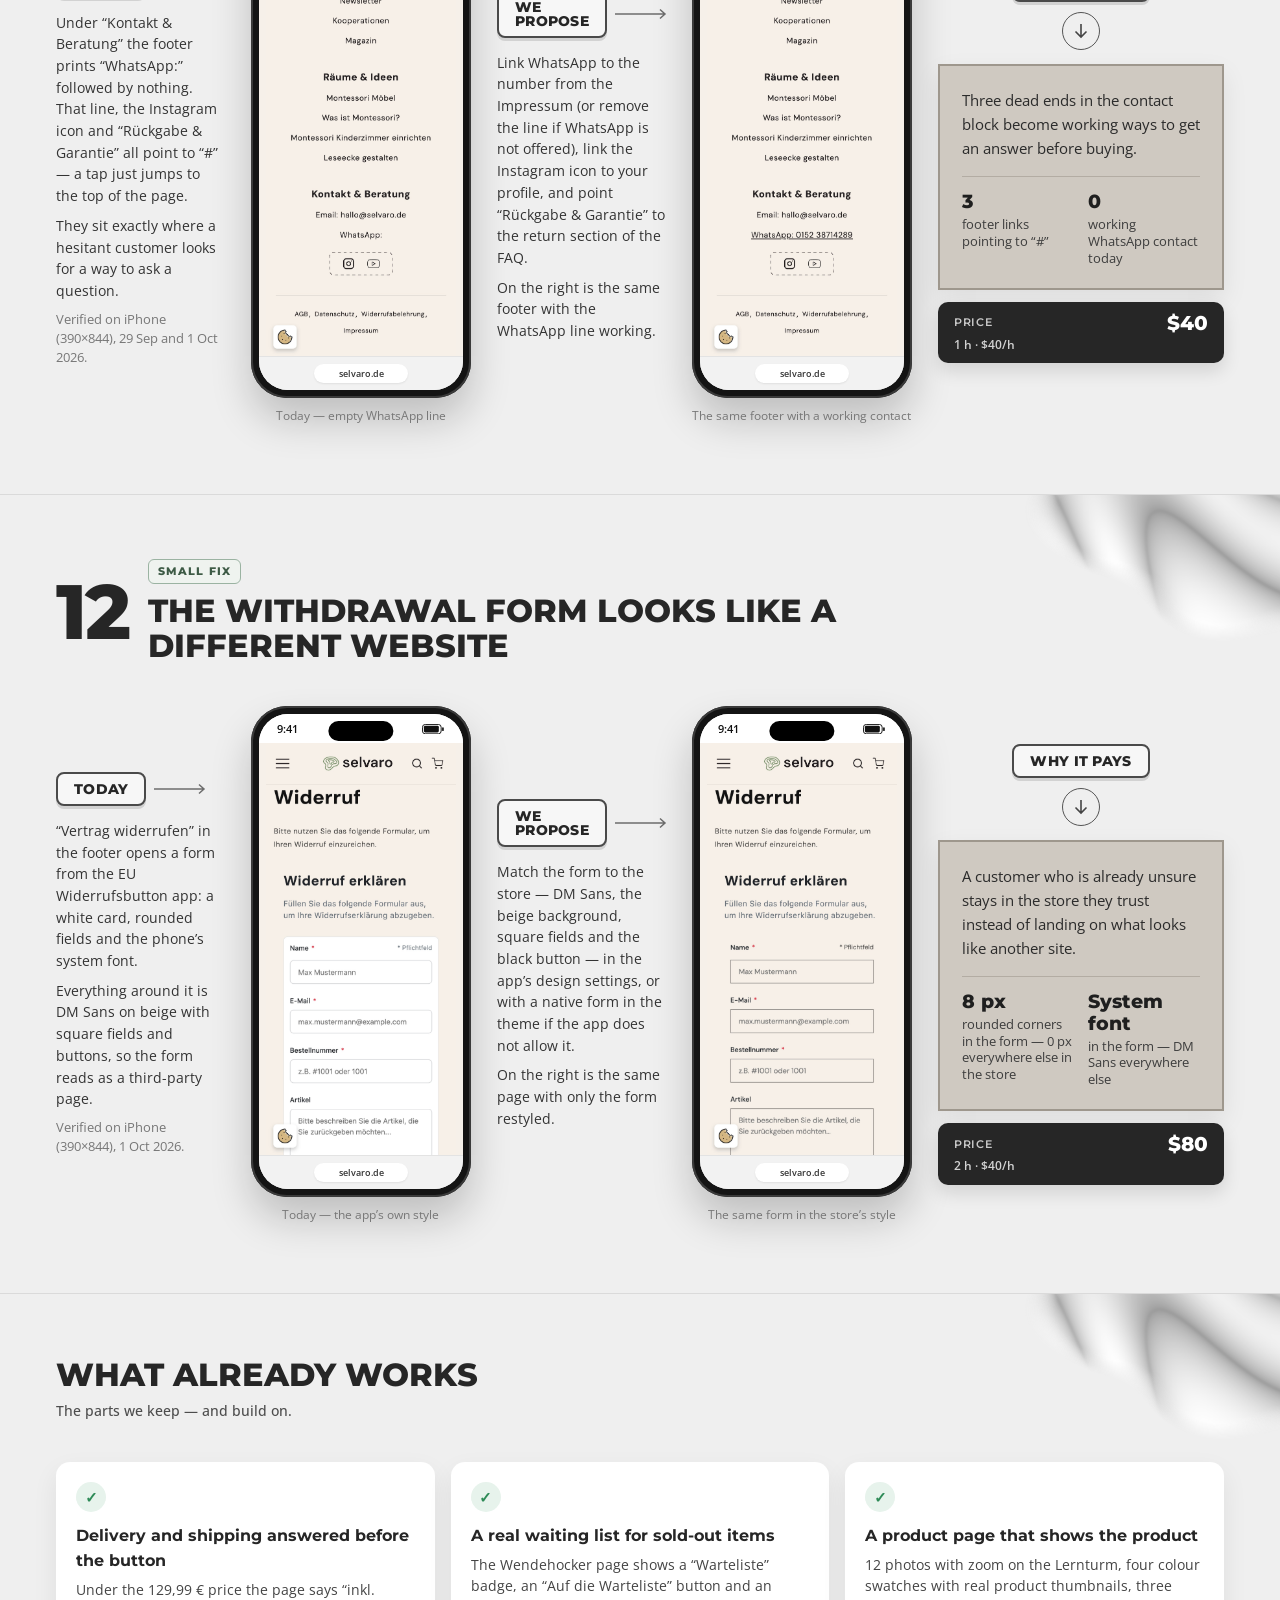
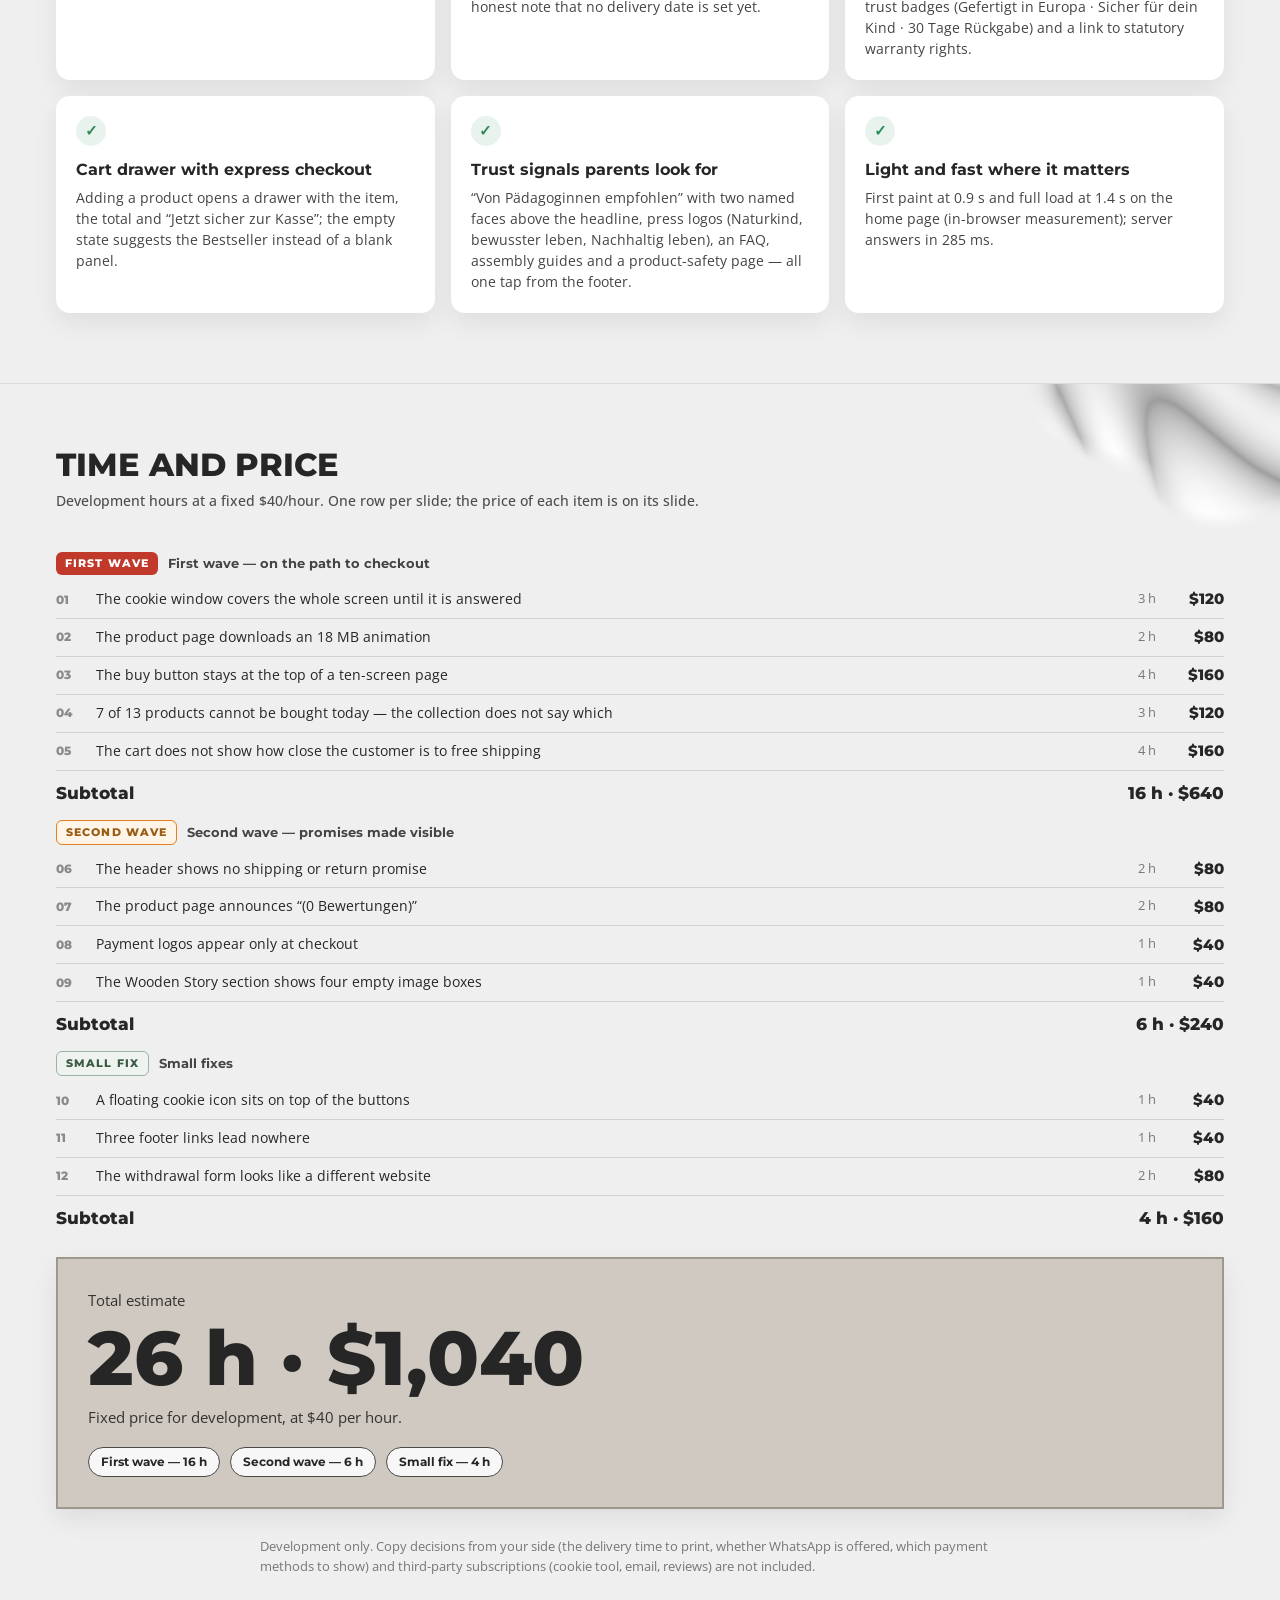
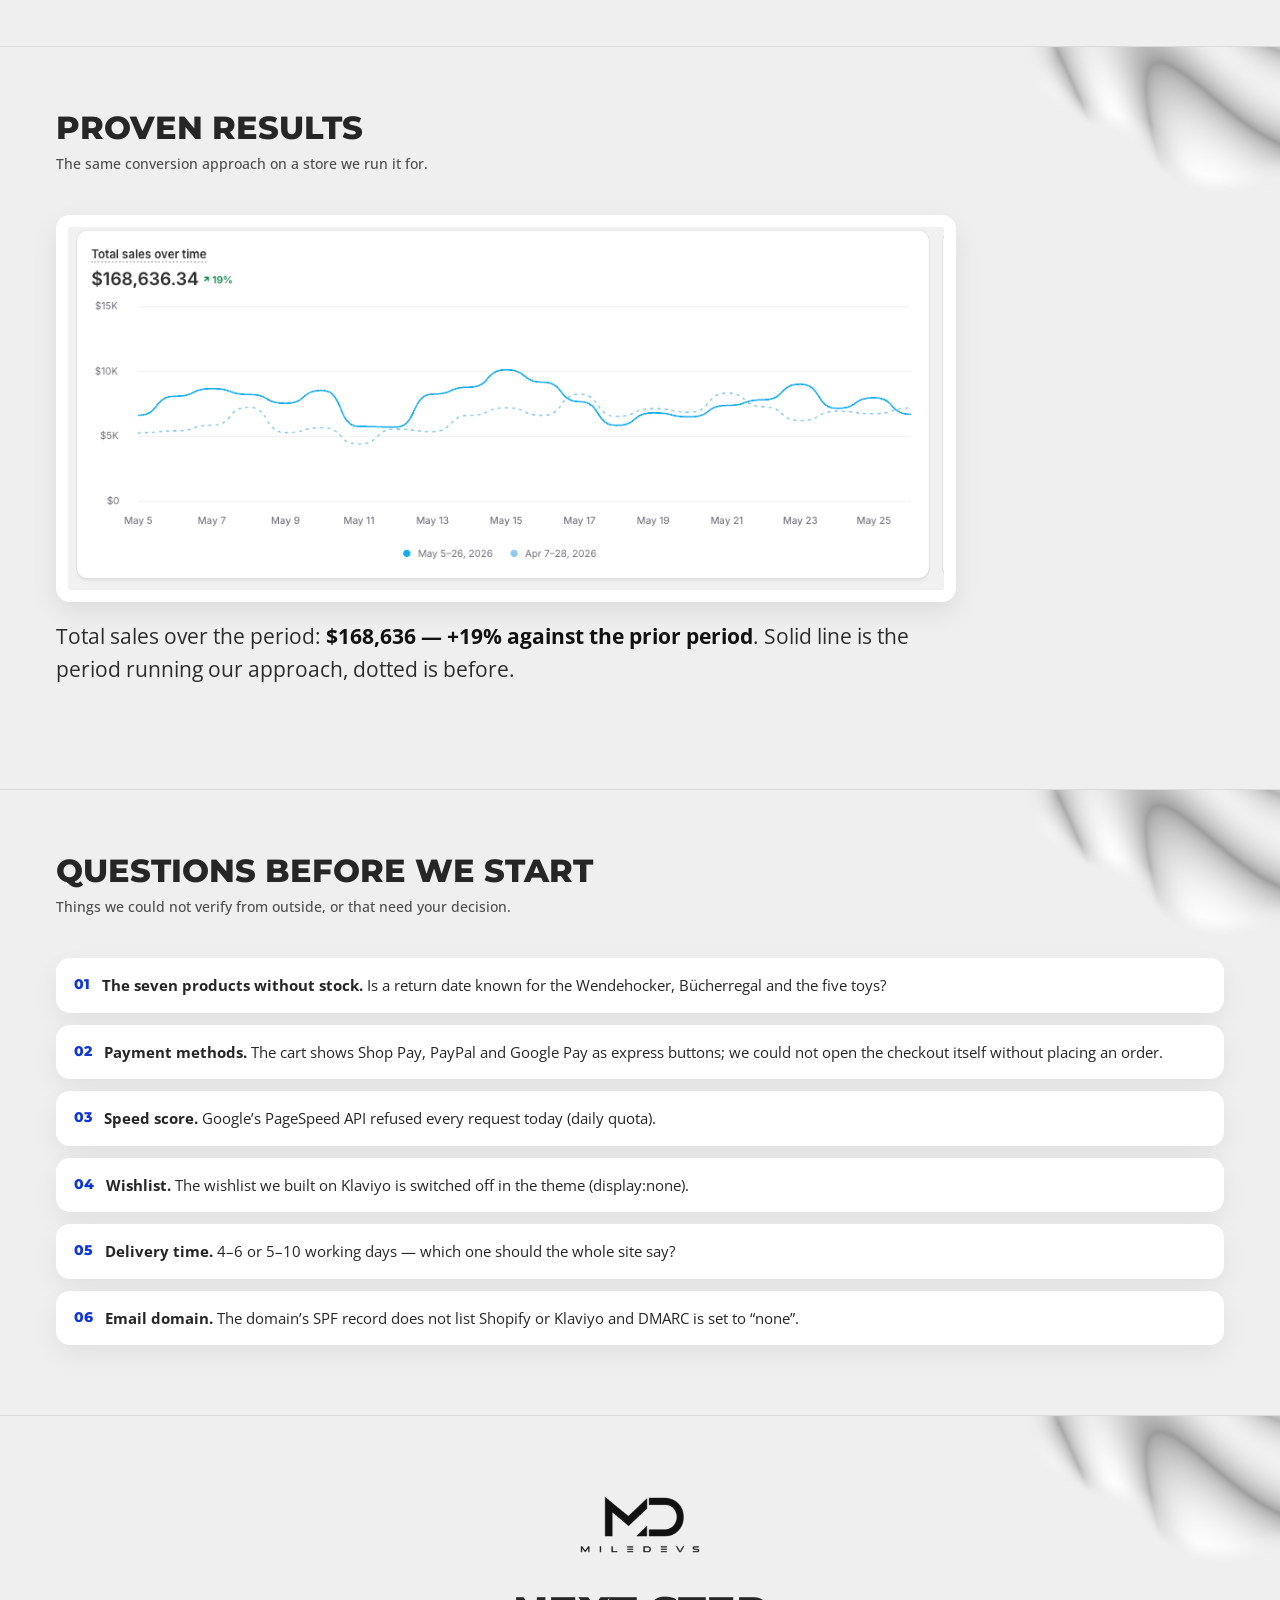
==== commit 8b5955c6: "Add Anna's findings as phone pairs: Wooden Story empty image boxes (7 of 8 PDPs), withdrawal form in" ====
--- a/index.html
+++ b/index.html
@@ -1195,7 +1195,7 @@
   <p class="meta">September 2026 · Shopify (Dawn), German store · every point checked live on an iPhone (390×844) and on desktop, 29 Sep 2026 · storefront only, no admin access</p>
   <nav class="toc">
     <a href="#summary">The short version</a>
-    <a href="#critical">5 first-wave</a><a href="#medium">3 second-wave</a><a href="#low">2 small fixes</a>
+    <a href="#critical">5 first-wave</a><a href="#medium">4 second-wave</a><a href="#low">3 small fixes</a>
     <a href="#strong">What already works</a>
     <a href="#price">Pricing</a>
     <a href="#questions">Questions</a>
@@ -1207,8 +1207,8 @@
   <div class="shead"><h2>The short version</h2></div>
   <p class="lead"><b>We built selvaro.de</b>, so this is a look from the inside at what to build next.</p>
   <p class="lead"><b>What we noticed.</b> On a phone a cookie window covers the whole screen, the Lernturm page loads an 18 MB animation, the buy button sits only at the top of a ten-screen page, 7 of 13 products look available but cannot be bought, and the cart does not show the way to free shipping.</p>
-  <p class="lead"><b>What we propose.</b> Ten changes, each on one screen — today on the left, after on the right.</p>
-  <div class="kpis" style="margin-top:34px"><div class="kpi"><b>5</b><span>First wave</span></div><div class="kpi"><b>3</b><span>Second wave</span></div><div class="kpi"><b>2</b><span>Small fixes</span></div><div class="kpi"><b>23 h</b><span>Dev time</span></div><div class="kpi"><b>$920</b><span>Fixed price</span></div></div>
+  <p class="lead"><b>What we propose.</b> Twelve changes, each on one screen — today on the left, after on the right.</p>
+  <div class="kpis" style="margin-top:34px"><div class="kpi"><b>5</b><span>First wave</span></div><div class="kpi"><b>4</b><span>Second wave</span></div><div class="kpi"><b>3</b><span>Small fixes</span></div><div class="kpi"><b>26 h</b><span>Dev time</span></div><div class="kpi"><b>$1,040</b><span>Fixed price</span></div></div>
 </section>
 
 
@@ -1296,7 +1296,7 @@
 <section class="slide divider" id="medium">
   <img class="silk" src="img/silk.png" alt="">
   <span class="sev imp">Second wave</span>
-  <h2>3 changes<br>that make existing promises visible</h2>
+  <h2>4 changes<br>that make existing promises visible</h2>
 </section>
 <section class="slide" id="p05">
   <img class="silk sm" src="img/silk.png" alt="">
@@ -1343,14 +1343,30 @@
     </div>
   </div>
 </section>
+
+<section class="slide" id="p07b">
+  <img class="silk sm" src="img/silk.png" alt="">
+  <div class="shead"><span class="num">09</span><h2><span class="sev imp">Second wave</span>The Wooden Story section shows four empty image boxes</h2></div>
+  <div class="pbody">
+    <div class="txt t1"><div class="lbl"><span class="pill">Today</span><svg class="conn" viewBox="0 0 54 12"><path d="M0 6h50M45 1.5 50 6l-5 4.5" fill="none" stroke="#6d6d6d" stroke-width="1.5"/></svg></div><p>Under the description of <b>7 of the 8</b> Wooden Story toys, the section “Warum wir auf Wooden Story setzen” has four cards — each shows a grey placeholder icon instead of a photo.</p><p>It is the block that explains why these toys are worth their price, and today it looks unfinished.</p><p class="fine-note">Verified on iPhone (390×844), 1 Oct 2026.</p></div>
+    <div class="v1"><div><div class="phone"><div class="screen"><div class="island"></div><div class="sbar"><span>9:41</span><svg viewBox="0 0 24 11"><rect x=".5" y=".5" width="20" height="10" rx="3" fill="none" stroke="#111"/><rect x="2" y="2" width="16" height="7" rx="1.5" fill="#111"/><rect x="21.5" y="3.5" width="1.8" height="4" rx=".9" fill="#111"/></svg></div><div class="view"><img class="shot" src="img/now-ws-placeholders-m.jpg" alt=""></div><div class="url"><span>selvaro.de</span></div></div></div><div class="cap">Today — a placeholder where the photo should be</div></div></div>
+    <div class="txt t2"><div class="lbl"><span class="pill">We propose</span><svg class="conn" viewBox="0 0 54 12"><path d="M0 6h50M45 1.5 50 6l-5 4.5" fill="none" stroke="#6d6d6d" stroke-width="1.5"/></svg></div><p>Put four real photos into the cards — your own product shots, as on the right, or the workshop photos from Wooden Story for “Erfahrene Werkstatt”.</p><p>On the right is the same section with only the photos added.</p></div>
+    <div class="v2"><div><div class="phone"><div class="screen"><div class="island"></div><div class="sbar"><span>9:41</span><svg viewBox="0 0 24 11"><rect x=".5" y=".5" width="20" height="10" rx="3" fill="none" stroke="#111"/><rect x="2" y="2" width="16" height="7" rx="1.5" fill="#111"/><rect x="21.5" y="3.5" width="1.8" height="4" rx=".9" fill="#111"/></svg></div><div class="view"><img class="shot" src="img/fix-ws-photos-m.jpg" alt=""></div><div class="url"><span>selvaro.de</span></div></div></div><div class="cap">The same card with your own product photo</div></div></div>
+    <div class="cardcol">
+      <div class="benefit-top"><span class="pill">Why it pays</span><span class="arrow"><svg width="14" height="16" viewBox="0 0 14 16"><path d="M7 1v13M1.5 8.5 7 14l5.5-5.5" fill="none" stroke="#444" stroke-width="1.6"/></svg></span></div>
+      <div class="card"><p>The section starts selling the brand instead of looking unfinished — on every Wooden Story page at once.</p><div class="stats"><div><b>4</b><span>empty image boxes in the section</span></div><div><b>7 of 8</b><span>Wooden Story product pages show it</span></div></div></div>
+      <div class="ptag"><span>Price</span><b>$40</b><em>1 h &#183; $40/h</em></div>
+    </div>
+  </div>
+</section>
 <section class="slide divider" id="low">
   <img class="silk" src="img/silk.png" alt="">
   <span class="sev low">Small fix</span>
-  <h2>2 small fixes</h2>
+  <h2>3 small fixes</h2>
 </section>
 <section class="slide" id="p08">
   <img class="silk sm" src="img/silk.png" alt="">
-  <div class="shead"><span class="num">09</span><h2><span class="sev low">Small fix</span>A floating cookie icon sits on top of the buttons</h2></div>
+  <div class="shead"><span class="num">10</span><h2><span class="sev low">Small fix</span>A floating cookie icon sits on top of the buttons</h2></div>
   <div class="pbody">
     <div class="txt t1"><div class="lbl"><span class="pill">Today</span><svg class="conn" viewBox="0 0 54 12"><path d="M0 6h50M45 1.5 50 6l-5 4.5" fill="none" stroke="#6d6d6d" stroke-width="1.5"/></svg></div><p><p>After consent, the cookie tool leaves a white floating button in the bottom-left corner of every page. On the home page it overlaps the left edge of “Kindermöbel entdecken”; on the product page it covers the first letters of “Produktdetails &amp; Nutzen”; in the cart and in the cart drawer it covers the left edge of the checkout button (&#8220;Auschecken&#8221; / &#8220;Jetzt sicher zur Kasse&#8221;).</p></p><p class="fine-note">Verified on iPhone (390×844), 29 Sep 2026.</p></div>
     <div class="v1"><div><div class="phone"><div class="screen"><div class="island"></div><div class="sbar"><span>9:41</span><svg viewBox="0 0 24 11"><rect x=".5" y=".5" width="20" height="10" rx="3" fill="none" stroke="#111"/><rect x="2" y="2" width="16" height="7" rx="1.5" fill="#111"/><rect x="21.5" y="3.5" width="1.8" height="4" rx=".9" fill="#111"/></svg></div><div class="view"><img class="shot" src="img/now-home-hero-m.jpg" alt=""></div><div class="url"><span>selvaro.de</span></div></div></div><div class="cap">Today — icon over the call-to-action</div></div></div>
@@ -1365,19 +1381,39 @@
 </section>
 <section class="slide" id="p09">
   <img class="silk sm" src="img/silk.png" alt="">
-  <div class="shead"><span class="num">10</span><h2><span class="sev low">Small fix</span>“WhatsApp:” in the footer has no number, “Rückgabe & Garantie” leads nowhere</h2></div>
+  <div class="shead"><span class="num">11</span><h2><span class="sev low">Small fix</span>Three footer links lead nowhere</h2></div>
   <div class="pbody">
-    <div class="txt t1"><div class="lbl"><span class="pill">Today</span><svg class="conn" viewBox="0 0 54 12"><path d="M0 6h50M45 1.5 50 6l-5 4.5" fill="none" stroke="#6d6d6d" stroke-width="1.5"/></svg></div><p><p>Under “Kontakt &amp; Beratung” the footer prints “WhatsApp:” followed by nothing — the link points to “#”. Two lines above, “Rückgabe &amp; Garantie” also points to “#”: tapping it just jumps to the top of the page. Both sit exactly where a hesitant customer looks for a way to ask a question.</p></p><p class="fine-note">Verified on iPhone (390×844), 29 Sep 2026.</p></div>
+    <div class="txt t1"><div class="lbl"><span class="pill">Today</span><svg class="conn" viewBox="0 0 54 12"><path d="M0 6h50M45 1.5 50 6l-5 4.5" fill="none" stroke="#6d6d6d" stroke-width="1.5"/></svg></div><p>Under “Kontakt &amp; Beratung” the footer prints “WhatsApp:” followed by nothing. That line, the Instagram icon and “Rückgabe &amp; Garantie” all point to “#” — a tap just jumps to the top of the page.</p><p>They sit exactly where a hesitant customer looks for a way to ask a question.</p><p class="fine-note">Verified on iPhone (390×844), 29 Sep and 1 Oct 2026.</p></div>
     <div class="v1"><div><div class="phone"><div class="screen"><div class="island"></div><div class="sbar"><span>9:41</span><svg viewBox="0 0 24 11"><rect x=".5" y=".5" width="20" height="10" rx="3" fill="none" stroke="#111"/><rect x="2" y="2" width="16" height="7" rx="1.5" fill="#111"/><rect x="21.5" y="3.5" width="1.8" height="4" rx=".9" fill="#111"/></svg></div><div class="view"><img class="shot" src="img/now-home-footer-m.jpg" alt=""></div><div class="url"><span>selvaro.de</span></div></div></div><div class="cap">Today — empty WhatsApp line</div></div></div>
-    <div class="txt t2"><div class="lbl"><span class="pill">We propose</span><svg class="conn" viewBox="0 0 54 12"><path d="M0 6h50M45 1.5 50 6l-5 4.5" fill="none" stroke="#6d6d6d" stroke-width="1.5"/></svg></div><p><p>Link WhatsApp to the number from the Impressum (or remove the line if WhatsApp is not offered), and point “Rückgabe &amp; Garantie” to the return section of the FAQ.</p></p></div>
+    <div class="txt t2"><div class="lbl"><span class="pill">We propose</span><svg class="conn" viewBox="0 0 54 12"><path d="M0 6h50M45 1.5 50 6l-5 4.5" fill="none" stroke="#6d6d6d" stroke-width="1.5"/></svg></div><p>Link WhatsApp to the number from the Impressum (or remove the line if WhatsApp is not offered), link the Instagram icon to your profile, and point “Rückgabe &amp; Garantie” to the return section of the FAQ.</p><p>On the right is the same footer with the WhatsApp line working.</p></div>
     <div class="v2"><div><div class="phone"><div class="screen"><div class="island"></div><div class="sbar"><span>9:41</span><svg viewBox="0 0 24 11"><rect x=".5" y=".5" width="20" height="10" rx="3" fill="none" stroke="#111"/><rect x="2" y="2" width="16" height="7" rx="1.5" fill="#111"/><rect x="21.5" y="3.5" width="1.8" height="4" rx=".9" fill="#111"/></svg></div><div class="view"><img class="shot" src="img/fix-footer-whatsapp-m.jpg" alt=""></div><div class="url"><span>selvaro.de</span></div></div></div><div class="cap">The same footer with a working contact</div></div></div>
     <div class="cardcol">
       <div class="benefit-top"><span class="pill">Why it pays</span><span class="arrow"><svg width="14" height="16" viewBox="0 0 14 16"><path d="M7 1v13M1.5 8.5 7 14l5.5-5.5" fill="none" stroke="#444" stroke-width="1.6"/></svg></span></div>
-      <div class="card"><p>Two dead ends in the contact block become two working ways to get an answer before buying.</p><div class="stats"><div><b>2</b><span>footer links pointing to “#”</span></div><div><b>0</b><span>working WhatsApp contact today</span></div></div></div>
+      <div class="card"><p>Three dead ends in the contact block become working ways to get an answer before buying.</p><div class="stats"><div><b>3</b><span>footer links pointing to “#”</span></div><div><b>0</b><span>working WhatsApp contact today</span></div></div></div>
       <div class="ptag"><span>Price</span><b>$40</b><em>1 h &#183; $40/h</em></div>
     </div>
   </div>
 </section>
+
+<section class="slide" id="p09b">
+  <img class="silk sm" src="img/silk.png" alt="">
+  <div class="shead"><span class="num">12</span><h2><span class="sev low">Small fix</span>The withdrawal form looks like a different website</h2></div>
+  <div class="pbody">
+    <div class="txt t1"><div class="lbl"><span class="pill">Today</span><svg class="conn" viewBox="0 0 54 12"><path d="M0 6h50M45 1.5 50 6l-5 4.5" fill="none" stroke="#6d6d6d" stroke-width="1.5"/></svg></div><p>“Vertrag widerrufen” in the footer opens a form from the EU Widerrufsbutton app: a white card, rounded fields and the phone’s system font.</p><p>Everything around it is DM Sans on beige with square fields and buttons, so the form reads as a third-party page.</p><p class="fine-note">Verified on iPhone (390×844), 1 Oct 2026.</p></div>
+    <div class="v1"><div><div class="phone"><div class="screen"><div class="island"></div><div class="sbar"><span>9:41</span><svg viewBox="0 0 24 11"><rect x=".5" y=".5" width="20" height="10" rx="3" fill="none" stroke="#111"/><rect x="2" y="2" width="16" height="7" rx="1.5" fill="#111"/><rect x="21.5" y="3.5" width="1.8" height="4" rx=".9" fill="#111"/></svg></div><div class="view"><img class="shot" src="img/now-widerruf-m.jpg" alt=""></div><div class="url"><span>selvaro.de</span></div></div></div><div class="cap">Today — the app’s own style</div></div></div>
+    <div class="txt t2"><div class="lbl"><span class="pill">We propose</span><svg class="conn" viewBox="0 0 54 12"><path d="M0 6h50M45 1.5 50 6l-5 4.5" fill="none" stroke="#6d6d6d" stroke-width="1.5"/></svg></div><p>Match the form to the store — DM Sans, the beige background, square fields and the black button — in the app’s design settings, or with a native form in the theme if the app does not allow it.</p><p>On the right is the same page with only the form restyled.</p></div>
+    <div class="v2"><div><div class="phone"><div class="screen"><div class="island"></div><div class="sbar"><span>9:41</span><svg viewBox="0 0 24 11"><rect x=".5" y=".5" width="20" height="10" rx="3" fill="none" stroke="#111"/><rect x="2" y="2" width="16" height="7" rx="1.5" fill="#111"/><rect x="21.5" y="3.5" width="1.8" height="4" rx=".9" fill="#111"/></svg></div><div class="view"><img class="shot" src="img/fix-widerruf-m.jpg" alt=""></div><div class="url"><span>selvaro.de</span></div></div></div><div class="cap">The same form in the store’s style</div></div></div>
+    <div class="cardcol">
+      <div class="benefit-top"><span class="pill">Why it pays</span><span class="arrow"><svg width="14" height="16" viewBox="0 0 14 16"><path d="M7 1v13M1.5 8.5 7 14l5.5-5.5" fill="none" stroke="#444" stroke-width="1.6"/></svg></span></div>
+      <div class="card"><p>A customer who is already unsure stays in the store they trust instead of landing on what looks like another site.</p><div class="stats"><div><b>8 px</b><span>rounded corners in the form — 0 px everywhere else in the store</span></div><div><b>System font</b><span>in the form — DM Sans everywhere else</span></div></div></div>
+      <div class="ptag"><span>Price</span><b>$80</b><em>2 h &#183; $40/h</em></div>
+    </div>
+  </div>
+</section>
+
+
+
+
 
 <section class="slide" id="strong">
   <img class="silk sm" src="img/silk.png" alt="">
@@ -1391,13 +1427,13 @@
   <img class="silk sm" src="img/silk.png" alt="">
   <div class="shead"><h2>Time and price<small>Development hours at a fixed $40/hour. One row per slide; the price of each item is on its slide.</small></h2></div>
   <div class="pcol">
-    <div class="plist"><h4><span class="sev crit">First wave</span>First wave — on the path to checkout</h4><div class="prow"><i>01</i><span>The cookie window covers the whole screen until it is answered</span><em>3 h</em><b>$120</b></div><div class="prow"><i>02</i><span>The product page downloads an 18 MB animation</span><em>2 h</em><b>$80</b></div><div class="prow"><i>03</i><span>The buy button stays at the top of a ten-screen page</span><em>4 h</em><b>$160</b></div><div class="prow"><i>04</i><span>7 of 13 products cannot be bought today — the collection does not say which</span><em>3 h</em><b>$120</b></div><div class="prow"><i>05</i><span>The cart does not show how close the customer is to free shipping</span><em>4 h</em><b>$160</b></div><div class="ptotal"><span>Subtotal</span><span>16 h · $640</span></div></div><div class="plist"><h4><span class="sev imp">Second wave</span>Second wave — promises made visible</h4><div class="prow"><i>06</i><span>The header shows no shipping or return promise</span><em>2 h</em><b>$80</b></div><div class="prow"><i>07</i><span>The product page announces “(0 Bewertungen)”</span><em>2 h</em><b>$80</b></div><div class="prow"><i>08</i><span>Payment logos appear only at checkout</span><em>1 h</em><b>$40</b></div><div class="ptotal"><span>Subtotal</span><span>5 h · $200</span></div></div><div class="plist"><h4><span class="sev low">Small fix</span>Small fixes</h4><div class="prow"><i>09</i><span>A floating cookie icon sits on top of the buttons</span><em>1 h</em><b>$40</b></div><div class="prow"><i>10</i><span>“WhatsApp:” in the footer has no number, “Rückgabe & Garantie” leads nowhere</span><em>1 h</em><b>$40</b></div><div class="ptotal"><span>Subtotal</span><span>2 h · $80</span></div></div>
+    <div class="plist"><h4><span class="sev crit">First wave</span>First wave — on the path to checkout</h4><div class="prow"><i>01</i><span>The cookie window covers the whole screen until it is answered</span><em>3 h</em><b>$120</b></div><div class="prow"><i>02</i><span>The product page downloads an 18 MB animation</span><em>2 h</em><b>$80</b></div><div class="prow"><i>03</i><span>The buy button stays at the top of a ten-screen page</span><em>4 h</em><b>$160</b></div><div class="prow"><i>04</i><span>7 of 13 products cannot be bought today — the collection does not say which</span><em>3 h</em><b>$120</b></div><div class="prow"><i>05</i><span>The cart does not show how close the customer is to free shipping</span><em>4 h</em><b>$160</b></div><div class="ptotal"><span>Subtotal</span><span>16 h · $640</span></div></div><div class="plist"><h4><span class="sev imp">Second wave</span>Second wave — promises made visible</h4><div class="prow"><i>06</i><span>The header shows no shipping or return promise</span><em>2 h</em><b>$80</b></div><div class="prow"><i>07</i><span>The product page announces “(0 Bewertungen)”</span><em>2 h</em><b>$80</b></div><div class="prow"><i>08</i><span>Payment logos appear only at checkout</span><em>1 h</em><b>$40</b></div><div class="prow"><i>09</i><span>The Wooden Story section shows four empty image boxes</span><em>1 h</em><b>$40</b></div><div class="ptotal"><span>Subtotal</span><span>6 h · $240</span></div></div><div class="plist"><h4><span class="sev low">Small fix</span>Small fixes</h4><div class="prow"><i>10</i><span>A floating cookie icon sits on top of the buttons</span><em>1 h</em><b>$40</b></div><div class="prow"><i>11</i><span>Three footer links lead nowhere</span><em>1 h</em><b>$40</b></div><div class="prow"><i>12</i><span>The withdrawal form looks like a different website</span><em>2 h</em><b>$80</b></div><div class="ptotal"><span>Subtotal</span><span>4 h · $160</span></div></div>
   </div>
   <div class="pbox" style="margin-top:30px">
     <p>Total estimate</p>
-    <div class="sum">23 h &#183; $920</div>
+    <div class="sum">26 h &#183; $1,040</div>
     <p>Fixed price for development, at $40 per hour.</p>
-    <div class="terms"><span>First wave — 16 h</span><span>Second wave — 5 h</span><span>Small fix — 2 h</span></div>
+    <div class="terms"><span>First wave — 16 h</span><span>Second wave — 6 h</span><span>Small fix — 4 h</span></div>
   </div>
   <p class="fine" style="margin-top:22px">Development only. Copy decisions from your side (the delivery time to print, whether WhatsApp is offered, which payment methods to show) and third-party subscriptions (cookie tool, email, reviews) are not included.</p>
 </section>
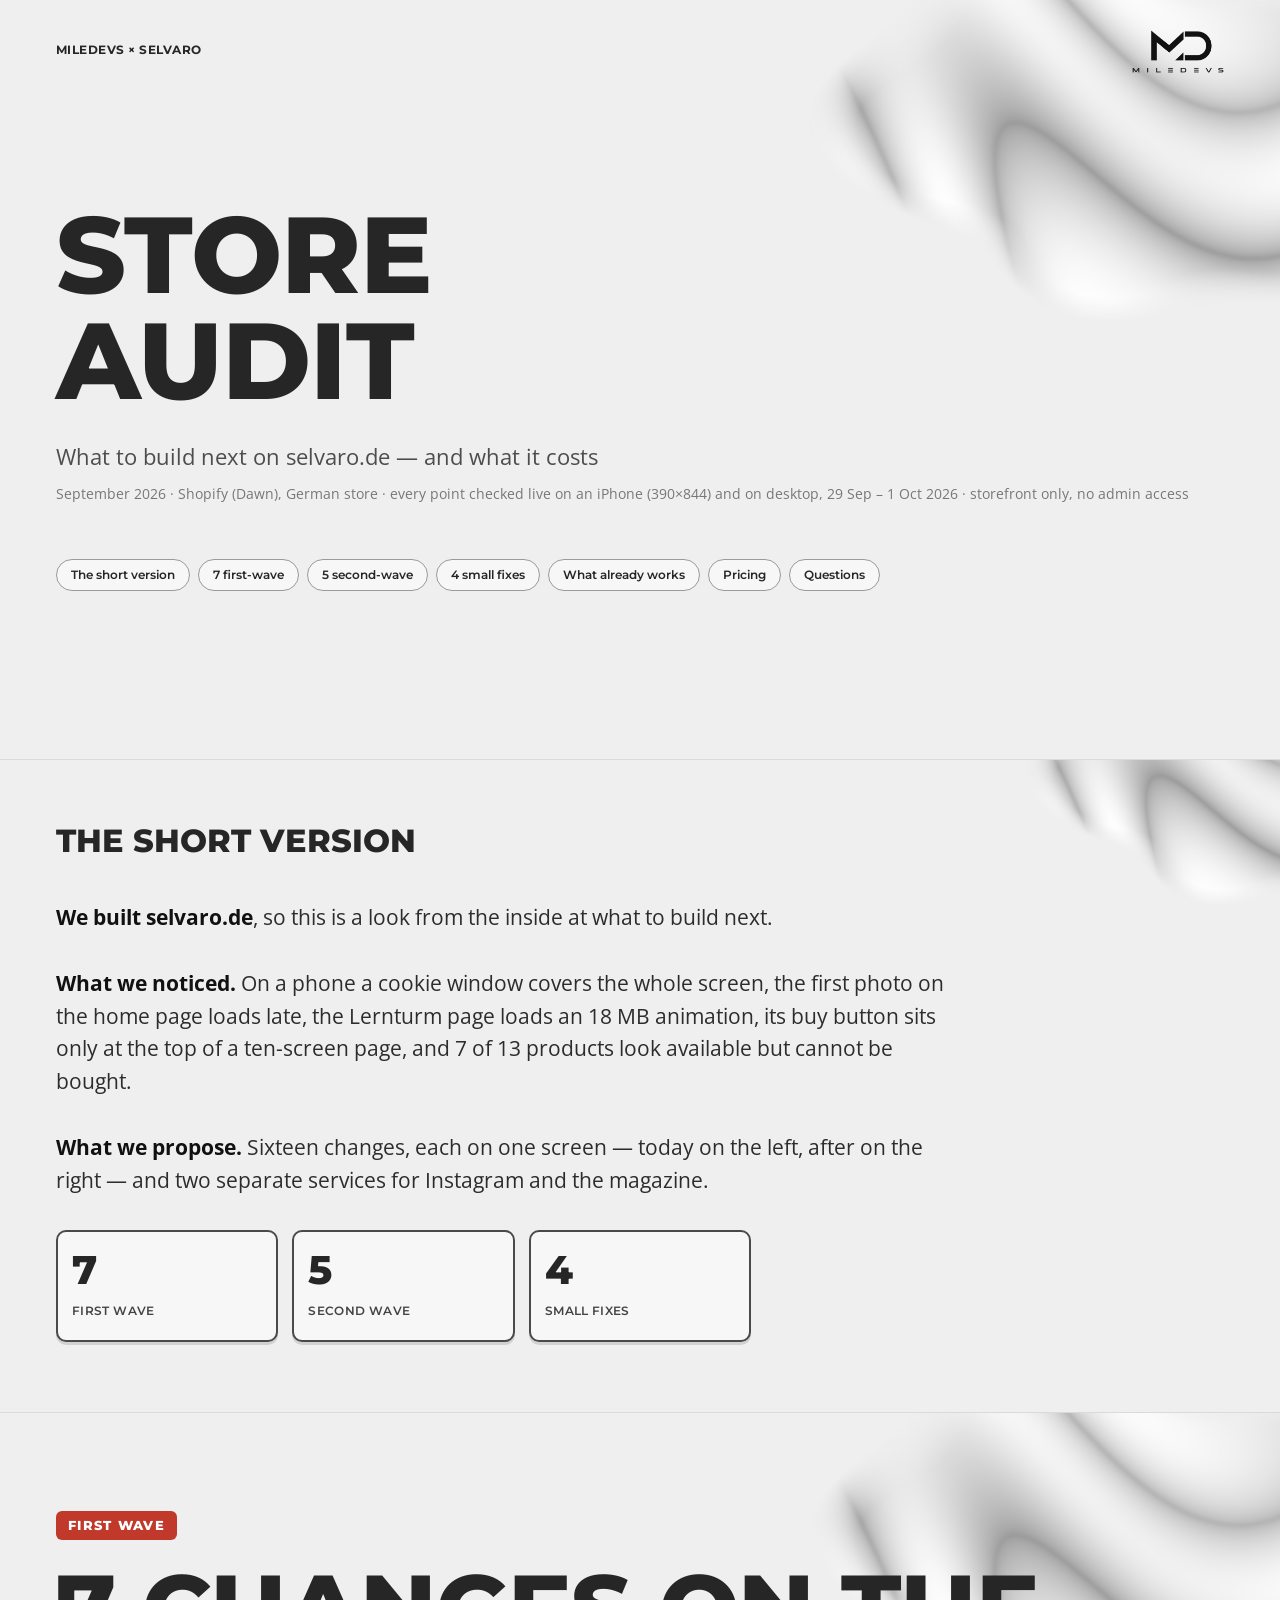
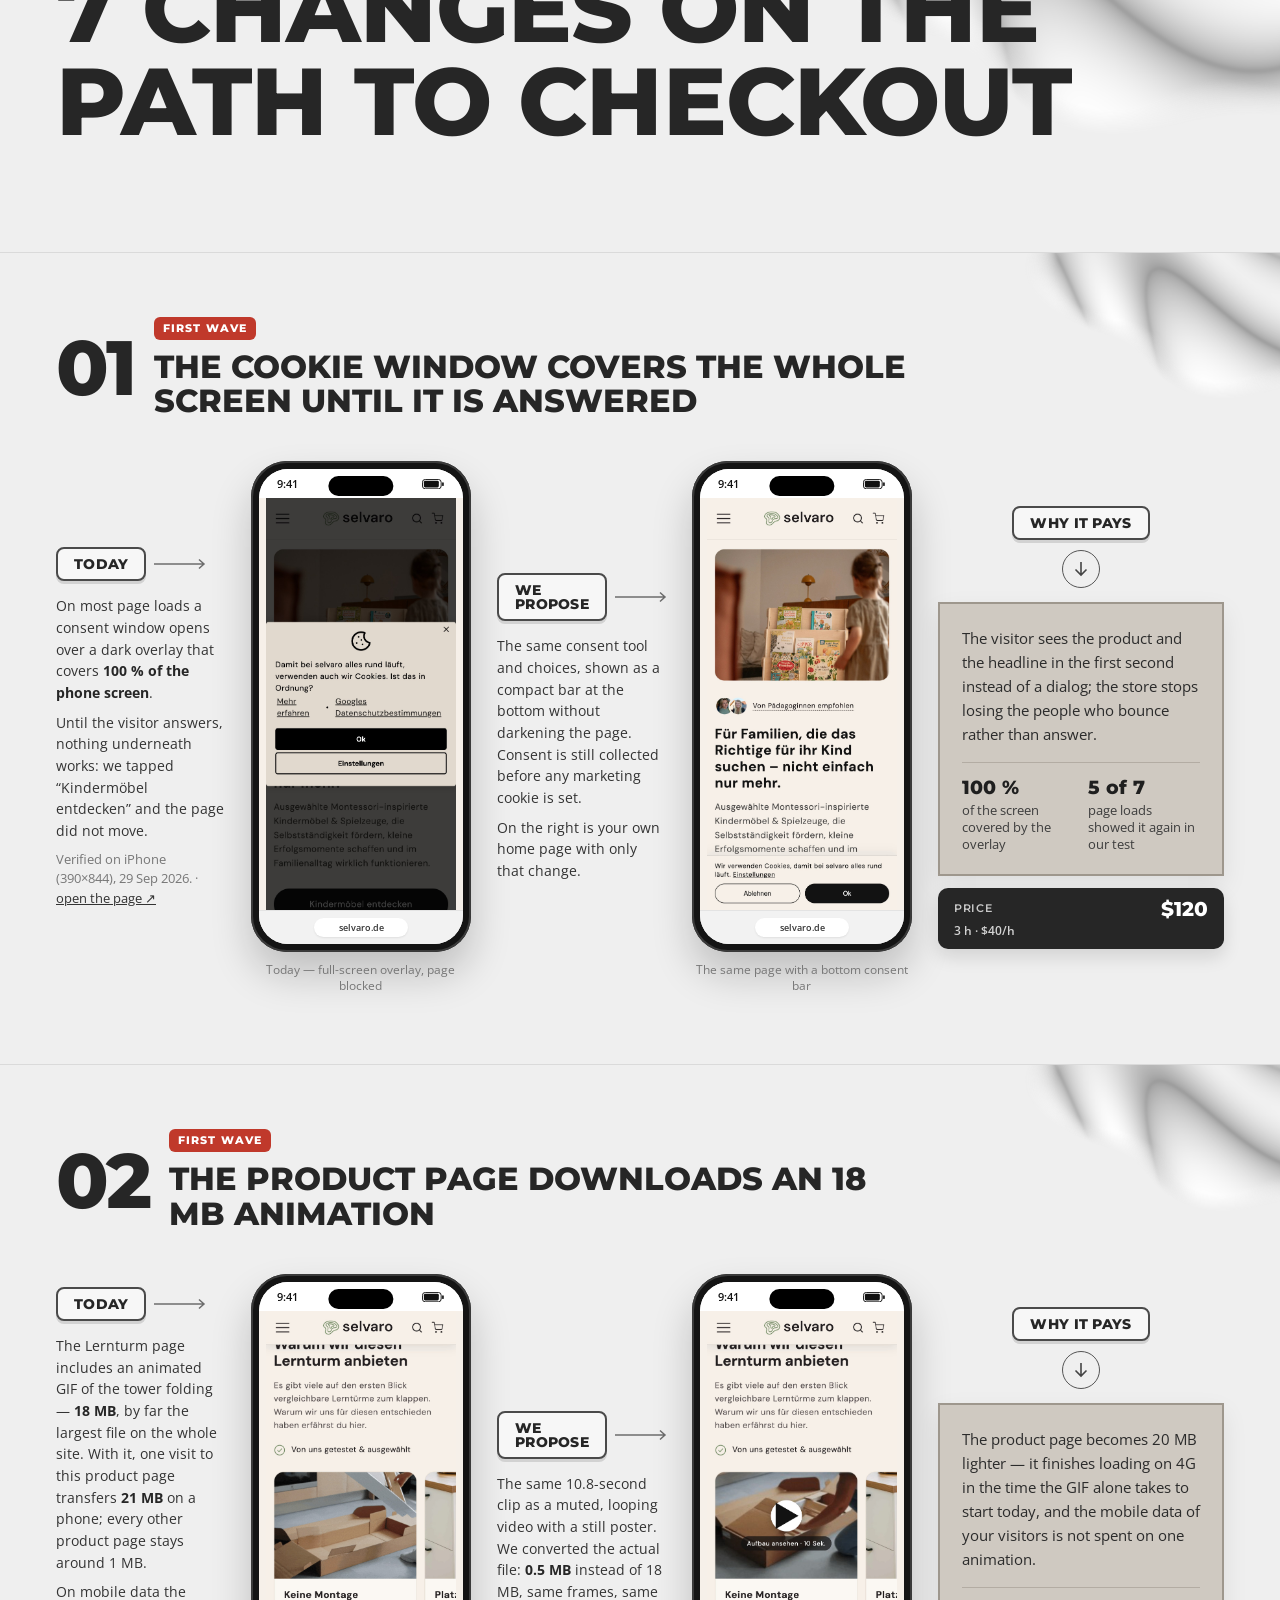
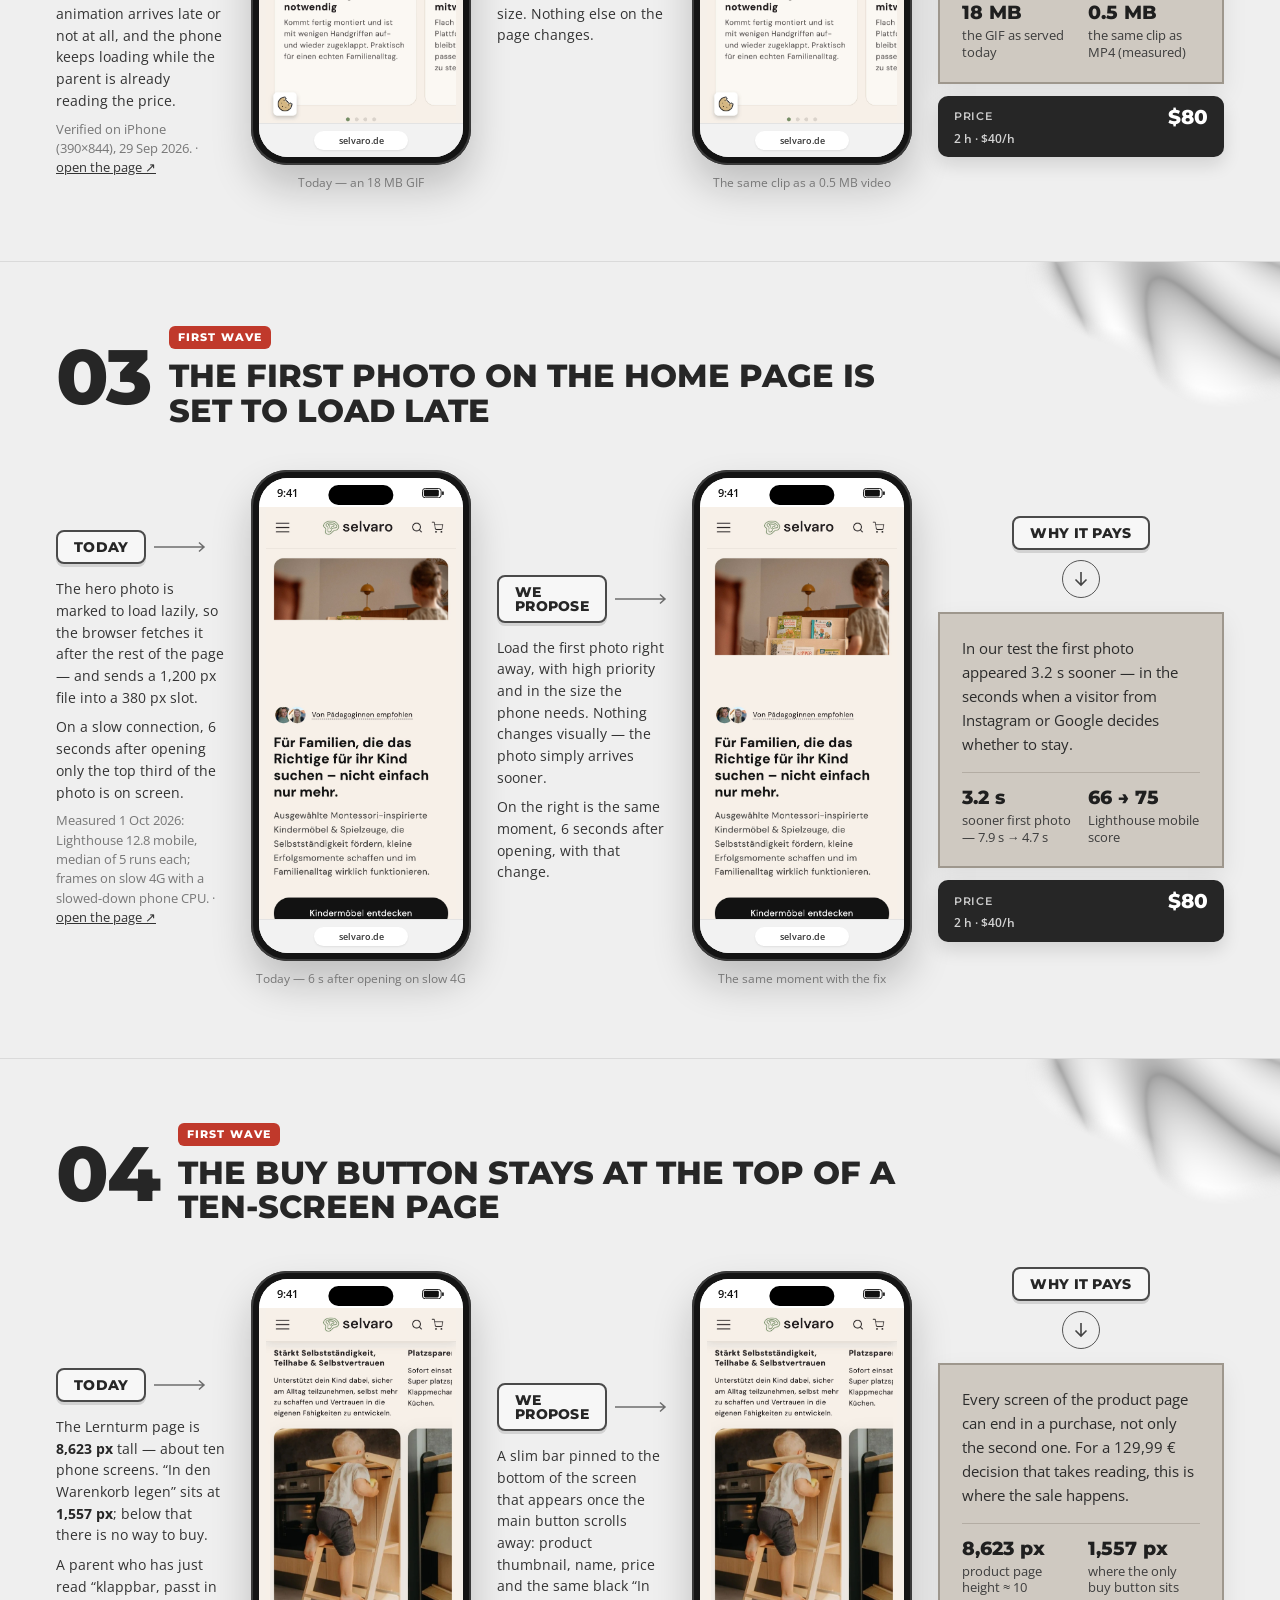
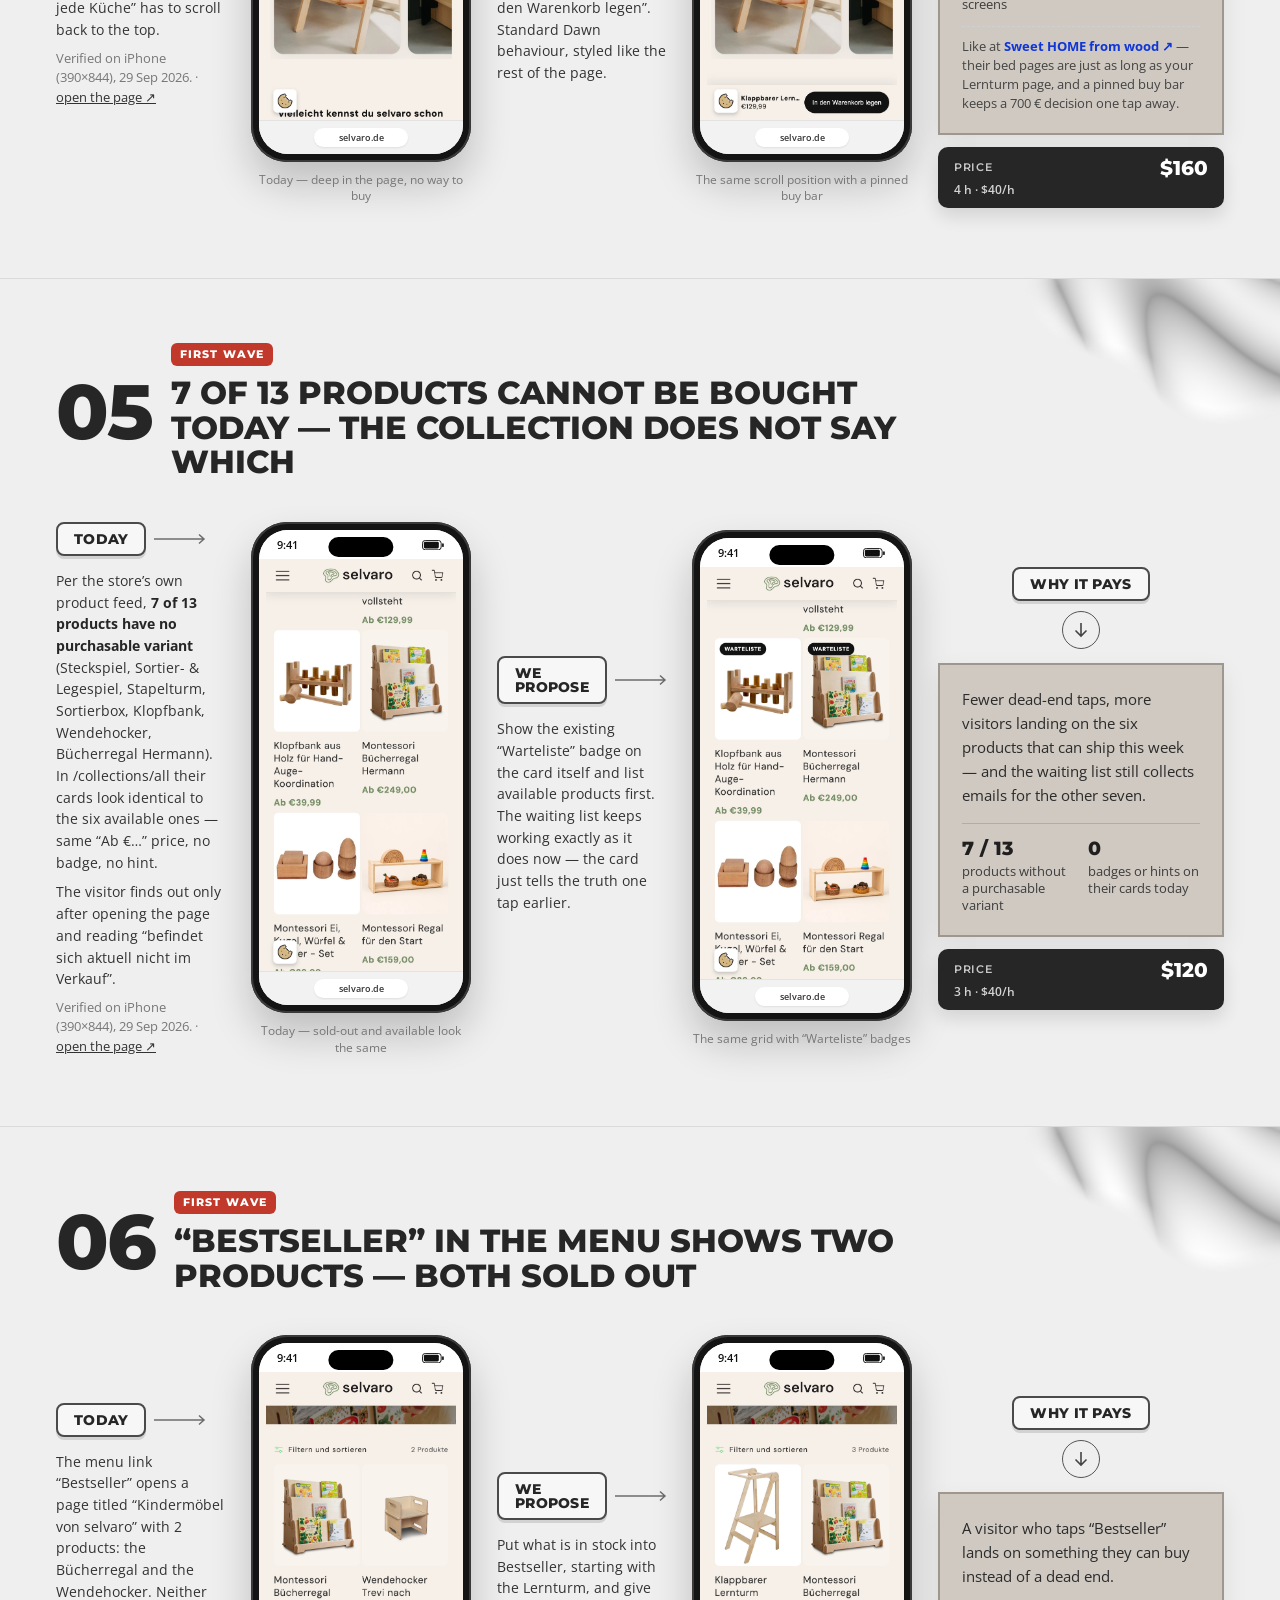
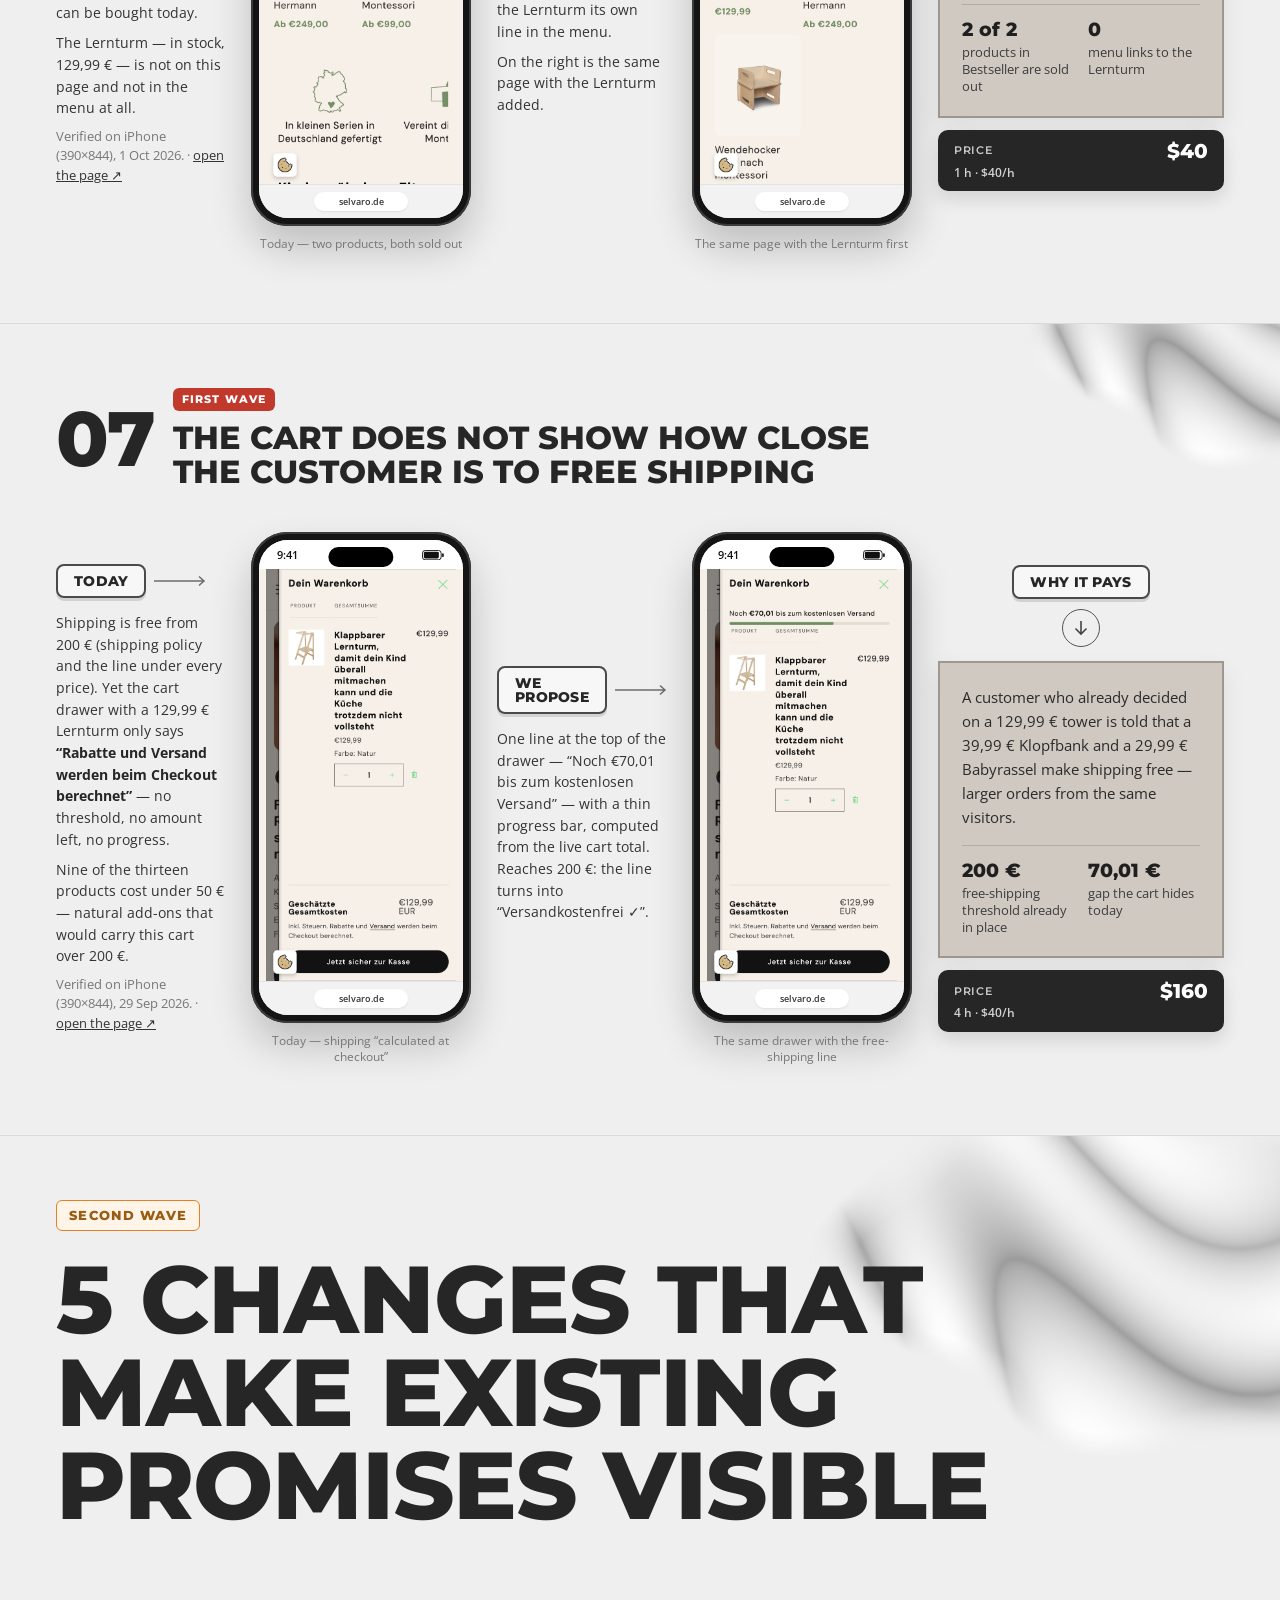
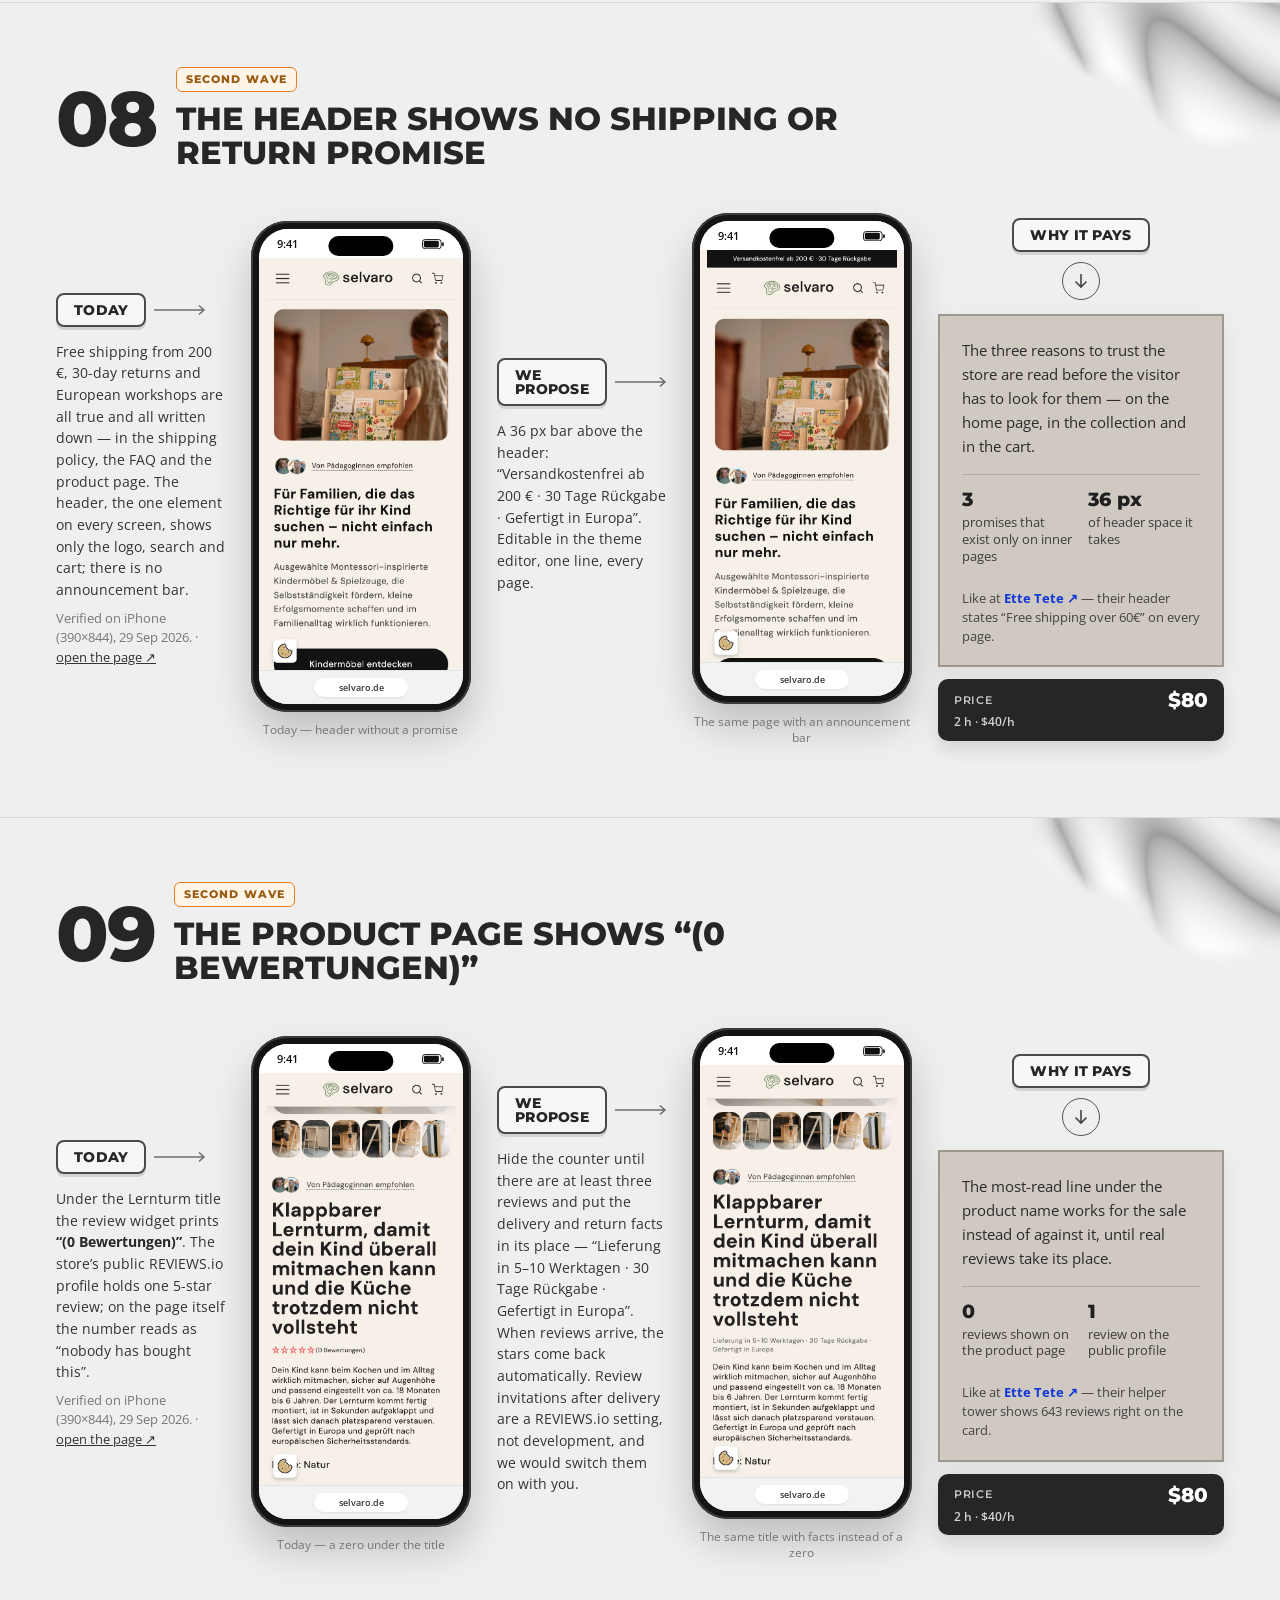
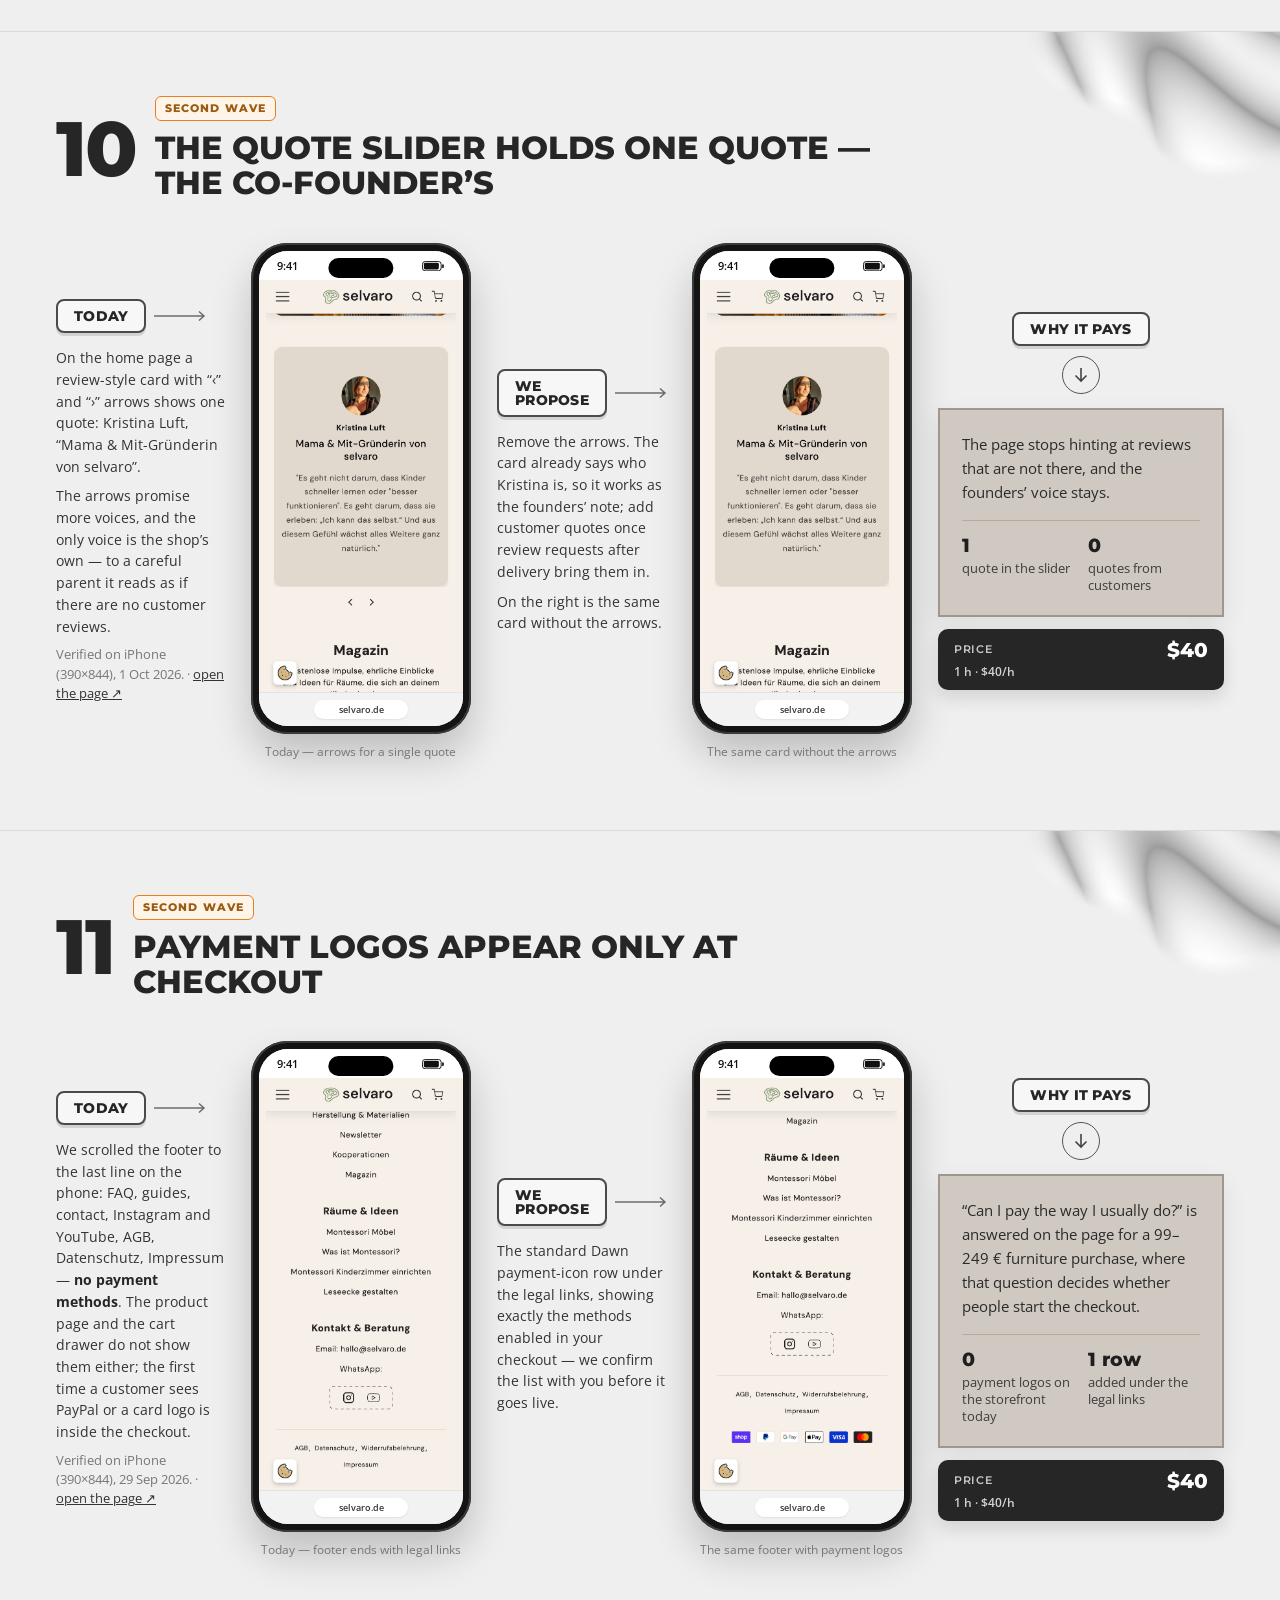
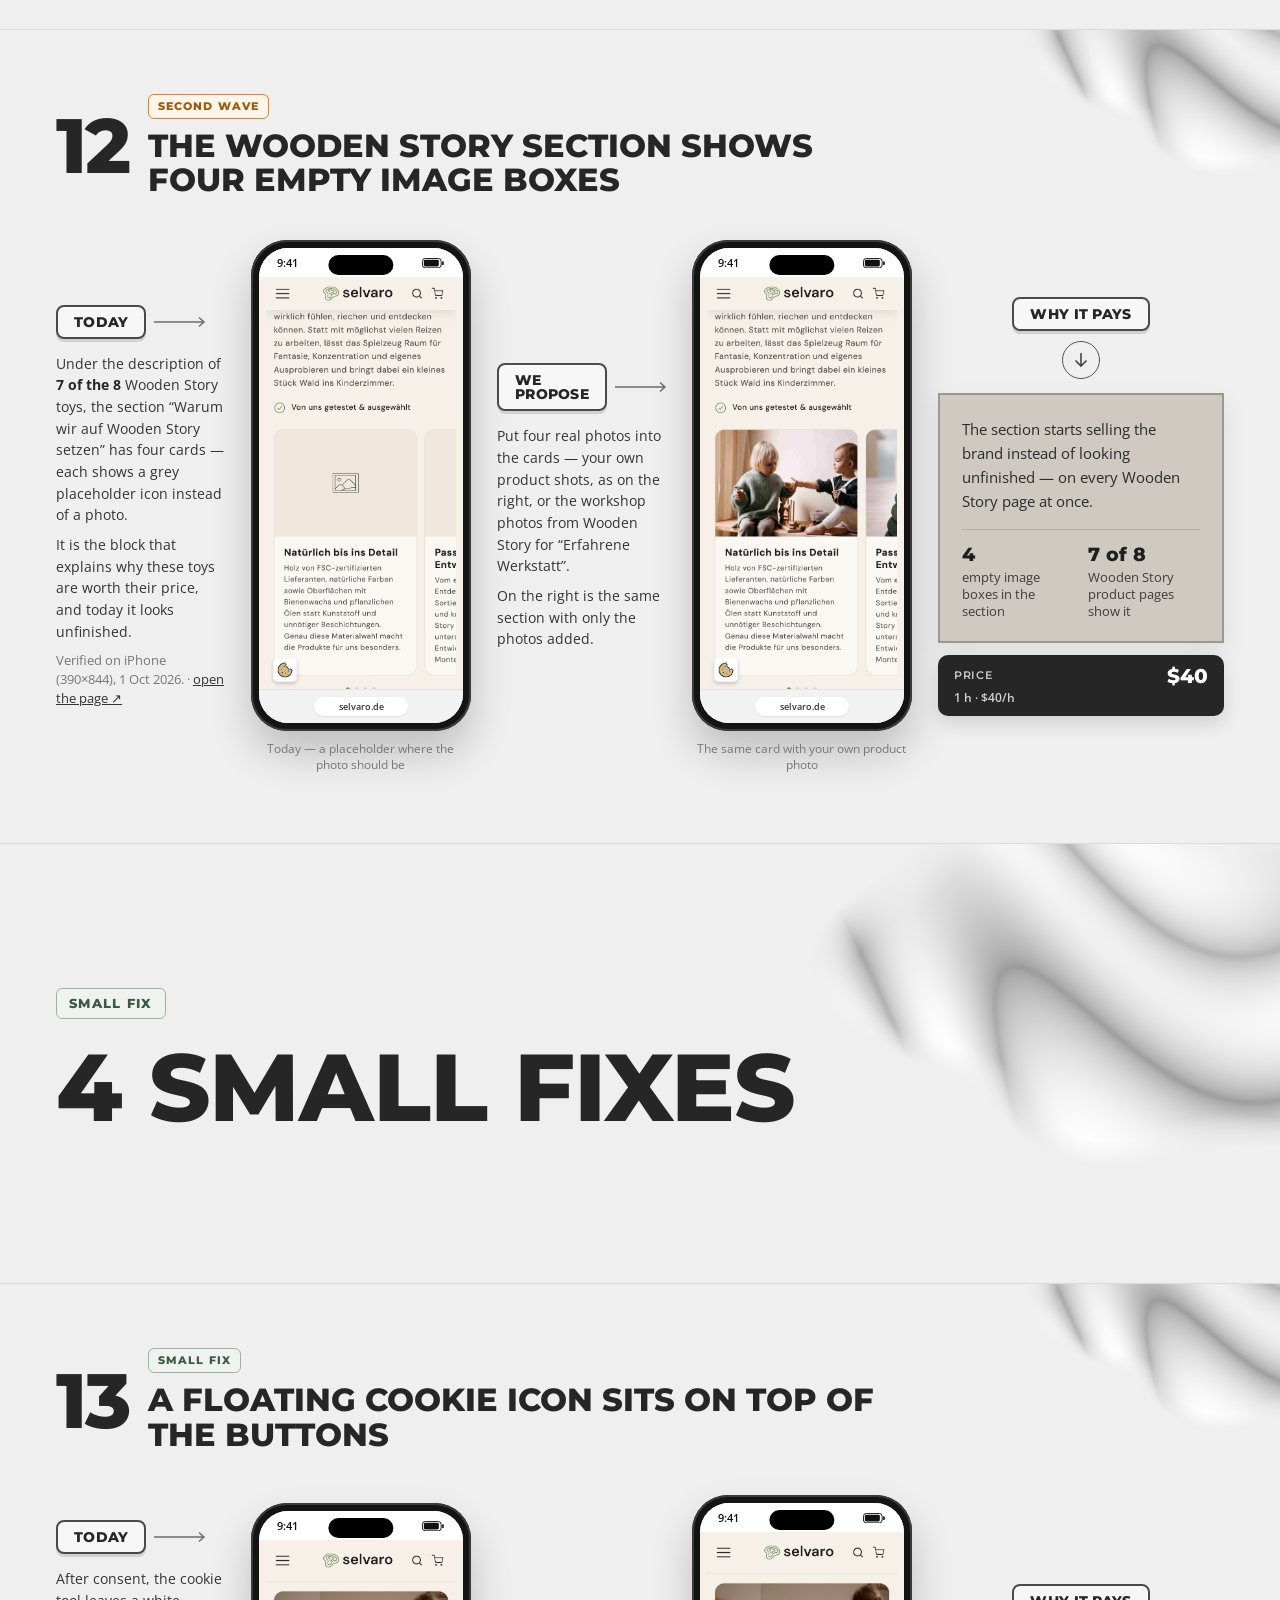
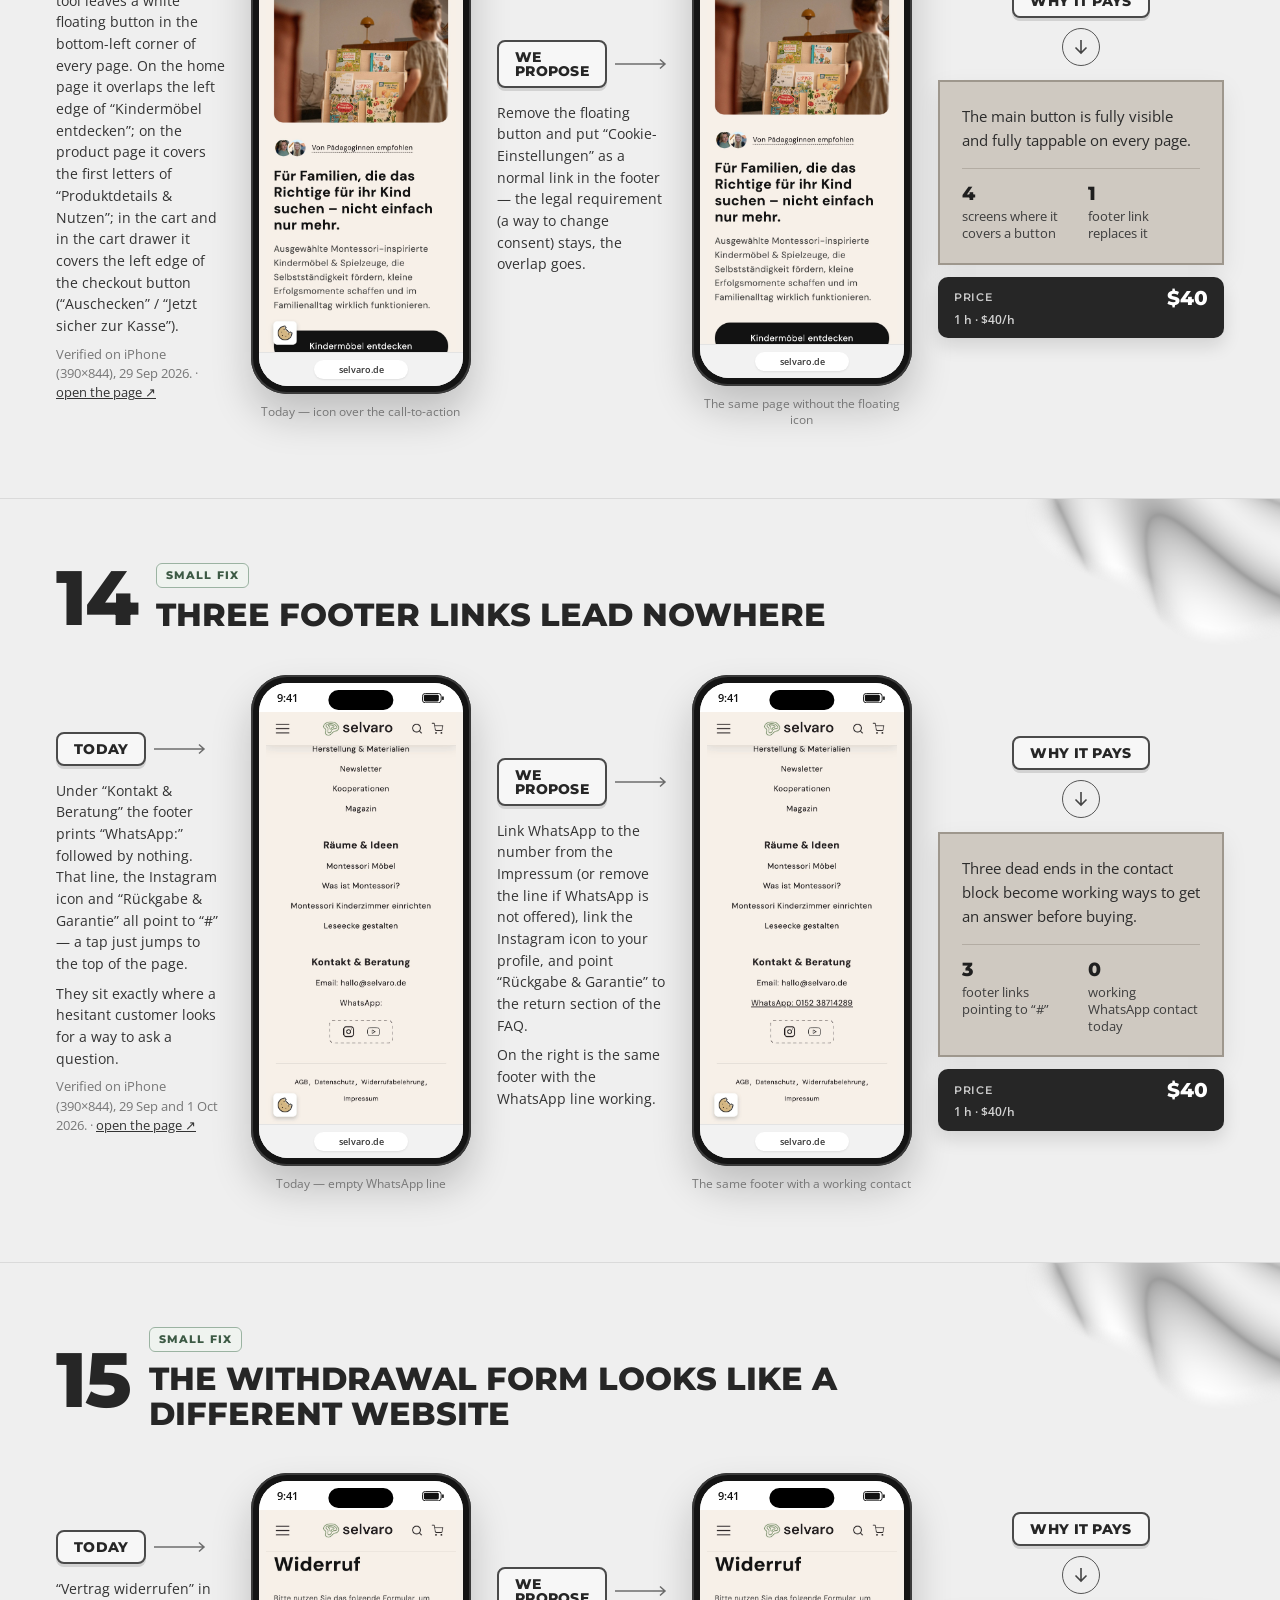
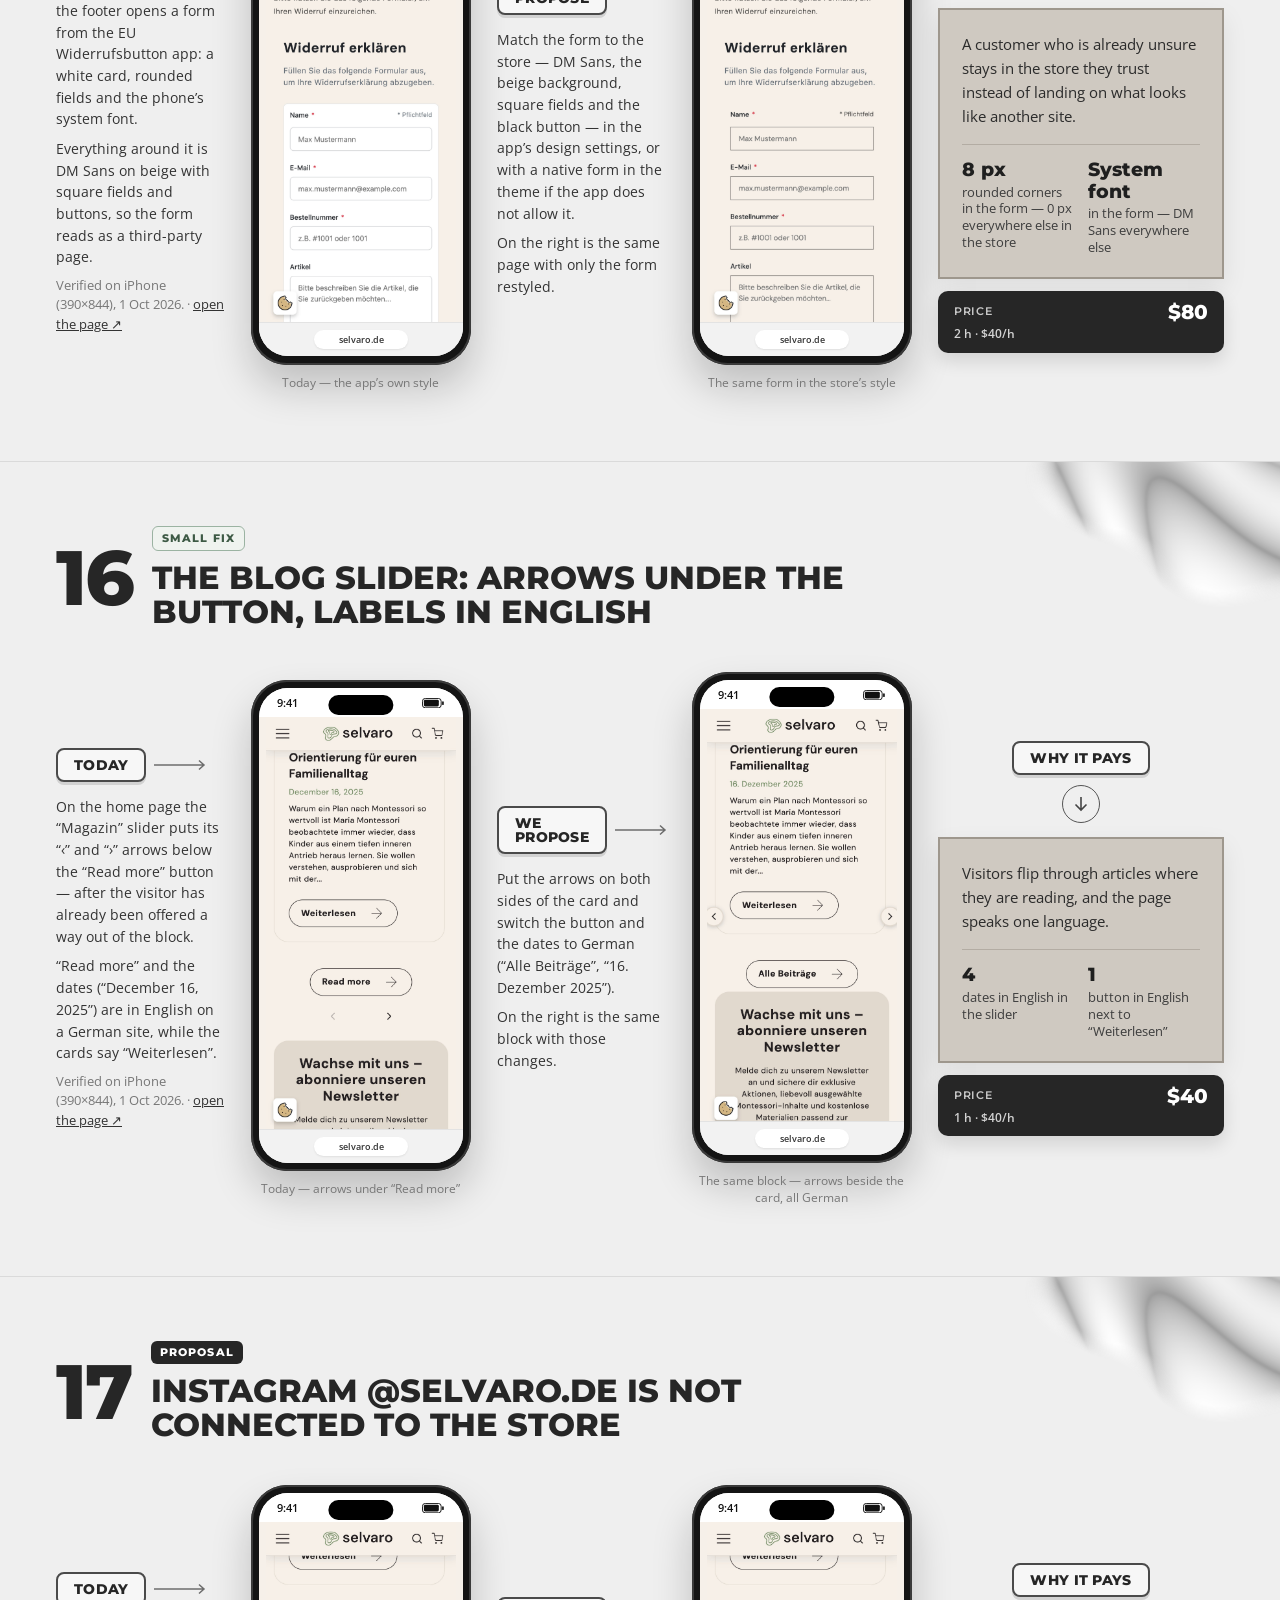
==== commit a107182f: "Anna's 10 notes: name = audit; no hours/price before the items; speed item measured (LCP 7.9 -> 4.7 " ====
--- a/index.html
+++ b/index.html
@@ -2,7 +2,7 @@
 <html lang="en">
 <head>
 <meta charset="utf-8"><meta name="viewport" content="width=device-width, initial-scale=1">
-<title>selvaro.de — second-stage plan</title>
+<title>selvaro.de — store audit</title>
 <link rel="icon" href="data:image/svg+xml,%3Csvg xmlns=%27http://www.w3.org/2000/svg%27 viewBox=%270 0 32 32%27%3E%3Crect width=%2732%27 height=%2732%27 rx=%277%27 fill=%27%23141414%27/%3E%3Ctext x=%2716%27 y=%2722%27 font-family=%27Arial%27 font-weight=%27800%27 font-size=%2716%27 fill=%27%23fff%27 text-anchor=%27middle%27%3EM%3C/text%3E%3C/svg%3E">
 <meta name="description" content="Store audit of selvaro.de by MileDevs: what is costing the store sales, and what it costs to fix.">
 <link rel="preconnect" href="https://fonts.googleapis.com"><link rel="preconnect" href="https://fonts.gstatic.com" crossorigin>
@@ -1190,12 +1190,12 @@
   <img class="silk" src="img/silk.png" alt="">
   <div class="brand">MILEDEVS × SELVARO</div>
   <img class="logo" src="img/logo-md.png" alt="MileDevs">
-  <h1>Second-stage<br>plan</h1>
+  <h1>Store<br>audit</h1>
   <p class="sub">What to build next on selvaro.de — and what it costs</p>
-  <p class="meta">September 2026 · Shopify (Dawn), German store · every point checked live on an iPhone (390×844) and on desktop, 29 Sep 2026 · storefront only, no admin access</p>
+  <p class="meta">September 2026 · Shopify (Dawn), German store · every point checked live on an iPhone (390×844) and on desktop, 29 Sep – 1 Oct 2026 · storefront only, no admin access</p>
   <nav class="toc">
     <a href="#summary">The short version</a>
-    <a href="#critical">5 first-wave</a><a href="#medium">4 second-wave</a><a href="#low">3 small fixes</a>
+    <a href="#critical">7 first-wave</a><a href="#medium">5 second-wave</a><a href="#low">4 small fixes</a>
     <a href="#strong">What already works</a>
     <a href="#price">Pricing</a>
     <a href="#questions">Questions</a>
@@ -1206,9 +1206,9 @@
   <img class="silk sm" src="img/silk.png" alt="">
   <div class="shead"><h2>The short version</h2></div>
   <p class="lead"><b>We built selvaro.de</b>, so this is a look from the inside at what to build next.</p>
-  <p class="lead"><b>What we noticed.</b> On a phone a cookie window covers the whole screen, the Lernturm page loads an 18 MB animation, the buy button sits only at the top of a ten-screen page, 7 of 13 products look available but cannot be bought, and the cart does not show the way to free shipping.</p>
-  <p class="lead"><b>What we propose.</b> Twelve changes, each on one screen — today on the left, after on the right.</p>
-  <div class="kpis" style="margin-top:34px"><div class="kpi"><b>5</b><span>First wave</span></div><div class="kpi"><b>4</b><span>Second wave</span></div><div class="kpi"><b>3</b><span>Small fixes</span></div><div class="kpi"><b>26 h</b><span>Dev time</span></div><div class="kpi"><b>$1,040</b><span>Fixed price</span></div></div>
+  <p class="lead"><b>What we noticed.</b> On a phone a cookie window covers the whole screen, the first photo on the home page loads late, the Lernturm page loads an 18 MB animation, its buy button sits only at the top of a ten-screen page, and 7 of 13 products look available but cannot be bought.</p>
+  <p class="lead"><b>What we propose.</b> Sixteen changes, each on one screen — today on the left, after on the right — and two separate services for Instagram and the magazine.</p>
+  <div class="kpis" style="margin-top:34px"><div class="kpi"><b>7</b><span>First wave</span></div><div class="kpi"><b>5</b><span>Second wave</span></div><div class="kpi"><b>4</b><span>Small fixes</span></div></div>
 </section>
 
 
@@ -1216,13 +1216,13 @@
 <section class="slide divider" id="critical">
   <img class="silk" src="img/silk.png" alt="">
   <span class="sev crit">First wave</span>
-  <h2>5 changes<br>on the path to checkout</h2>
+  <h2>7 changes on the path to checkout</h2>
 </section>
 <section class="slide" id="p01">
   <img class="silk sm" src="img/silk.png" alt="">
   <div class="shead"><span class="num">01</span><h2><span class="sev crit">First wave</span>The cookie window covers the whole screen until it is answered</h2></div>
   <div class="pbody">
-    <div class="txt t1"><div class="lbl"><span class="pill">Today</span><svg class="conn" viewBox="0 0 54 12"><path d="M0 6h50M45 1.5 50 6l-5 4.5" fill="none" stroke="#6d6d6d" stroke-width="1.5"/></svg></div><p>On most page loads a consent window opens over a dark overlay that covers <b>100 % of the phone screen</b>.</p><p>Until the visitor answers, nothing underneath works: we tapped “Kindermöbel entdecken” and the page did not move.</p><p class="fine-note">Verified on iPhone (390×844), 29 Sep 2026.</p></div>
+    <div class="txt t1"><div class="lbl"><span class="pill">Today</span><svg class="conn" viewBox="0 0 54 12"><path d="M0 6h50M45 1.5 50 6l-5 4.5" fill="none" stroke="#6d6d6d" stroke-width="1.5"/></svg></div><p>On most page loads a consent window opens over a dark overlay that covers <b>100 % of the phone screen</b>.</p><p>Until the visitor answers, nothing underneath works: we tapped “Kindermöbel entdecken” and the page did not move.</p><p class="fine-note">Verified on iPhone (390×844), 29 Sep 2026. · <a href="https://selvaro.de/" target="_blank" rel="noopener">open the page ↗</a></p></div>
     <div class="v1"><div><div class="phone"><div class="screen"><div class="island"></div><div class="sbar"><span>9:41</span><svg viewBox="0 0 24 11"><rect x=".5" y=".5" width="20" height="10" rx="3" fill="none" stroke="#111"/><rect x="2" y="2" width="16" height="7" rx="1.5" fill="#111"/><rect x="21.5" y="3.5" width="1.8" height="4" rx=".9" fill="#111"/></svg></div><div class="view"><img class="shot" src="img/now-home-cookie-m.jpg" alt=""></div><div class="url"><span>selvaro.de</span></div></div></div><div class="cap">Today — full-screen overlay, page blocked</div></div></div>
     <div class="txt t2"><div class="lbl"><span class="pill">We propose</span><svg class="conn" viewBox="0 0 54 12"><path d="M0 6h50M45 1.5 50 6l-5 4.5" fill="none" stroke="#6d6d6d" stroke-width="1.5"/></svg></div><p>The same consent tool and choices, shown as a compact bar at the bottom without darkening the page. Consent is still collected before any marketing cookie is set.</p><p>On the right is your own home page with only that change.</p></div>
     <div class="v2"><div><div class="phone"><div class="screen"><div class="island"></div><div class="sbar"><span>9:41</span><svg viewBox="0 0 24 11"><rect x=".5" y=".5" width="20" height="10" rx="3" fill="none" stroke="#111"/><rect x="2" y="2" width="16" height="7" rx="1.5" fill="#111"/><rect x="21.5" y="3.5" width="1.8" height="4" rx=".9" fill="#111"/></svg></div><div class="view"><img class="shot" src="img/fix-cookie-bar-m.jpg" alt=""></div><div class="url"><span>selvaro.de</span></div></div></div><div class="cap">The same page with a bottom consent bar</div></div></div>
@@ -1237,7 +1237,7 @@
   <img class="silk sm" src="img/silk.png" alt="">
   <div class="shead"><span class="num">02</span><h2><span class="sev crit">First wave</span>The product page downloads an 18 MB animation</h2></div>
   <div class="pbody">
-    <div class="txt t1"><div class="lbl"><span class="pill">Today</span><svg class="conn" viewBox="0 0 54 12"><path d="M0 6h50M45 1.5 50 6l-5 4.5" fill="none" stroke="#6d6d6d" stroke-width="1.5"/></svg></div><p><p>The Lernturm page includes an animated GIF of the tower folding — <b>18 MB</b>, by far the largest file on the whole site. With it, one visit to this product page transfers <b>21 MB</b> on a phone; every other product page stays around 1 MB.</p></p><p><p>On mobile data the animation arrives late or not at all, and the phone keeps loading while the parent is already reading the price.</p></p><p class="fine-note">Verified on iPhone (390×844), 29 Sep 2026.</p></div>
+    <div class="txt t1"><div class="lbl"><span class="pill">Today</span><svg class="conn" viewBox="0 0 54 12"><path d="M0 6h50M45 1.5 50 6l-5 4.5" fill="none" stroke="#6d6d6d" stroke-width="1.5"/></svg></div><p><p>The Lernturm page includes an animated GIF of the tower folding — <b>18 MB</b>, by far the largest file on the whole site. With it, one visit to this product page transfers <b>21 MB</b> on a phone; every other product page stays around 1 MB.</p></p><p><p>On mobile data the animation arrives late or not at all, and the phone keeps loading while the parent is already reading the price.</p></p><p class="fine-note">Verified on iPhone (390×844), 29 Sep 2026. · <a href="https://selvaro.de/products/lernturm-klappbar" target="_blank" rel="noopener">open the page ↗</a></p></div>
     <div class="v1"><div><div class="phone"><div class="screen"><div class="island"></div><div class="sbar"><span>9:41</span><svg viewBox="0 0 24 11"><rect x=".5" y=".5" width="20" height="10" rx="3" fill="none" stroke="#111"/><rect x="2" y="2" width="16" height="7" rx="1.5" fill="#111"/><rect x="21.5" y="3.5" width="1.8" height="4" rx=".9" fill="#111"/></svg></div><div class="view"><img class="shot" src="img/now-product-gif-m.jpg" alt=""></div><div class="url"><span>selvaro.de</span></div></div></div><div class="cap">Today — an 18 MB GIF</div></div></div>
     <div class="txt t2"><div class="lbl"><span class="pill">We propose</span><svg class="conn" viewBox="0 0 54 12"><path d="M0 6h50M45 1.5 50 6l-5 4.5" fill="none" stroke="#6d6d6d" stroke-width="1.5"/></svg></div><p><p>The same 10.8-second clip as a muted, looping video with a still poster. We converted the actual file: <b>0.5 MB</b> instead of 18 MB, same frames, same size. Nothing else on the page changes.</p></p></div>
     <div class="v2"><div><div class="phone"><div class="screen"><div class="island"></div><div class="sbar"><span>9:41</span><svg viewBox="0 0 24 11"><rect x=".5" y=".5" width="20" height="10" rx="3" fill="none" stroke="#111"/><rect x="2" y="2" width="16" height="7" rx="1.5" fill="#111"/><rect x="21.5" y="3.5" width="1.8" height="4" rx=".9" fill="#111"/></svg></div><div class="view"><img class="shot" src="img/fix-product-video-m.jpg" alt=""></div><div class="url"><span>selvaro.de</span></div></div></div><div class="cap">The same clip as a 0.5 MB video</div></div></div>
@@ -1248,11 +1248,27 @@
     </div>
   </div>
 </section>
+
+<section class="slide" id="ps1">
+  <img class="silk sm" src="img/silk.png" alt="">
+  <div class="shead"><span class="num">03</span><h2><span class="sev crit">First wave</span>The first photo on the home page is set to load late</h2></div>
+  <div class="pbody">
+    <div class="txt t1"><div class="lbl"><span class="pill">Today</span><svg class="conn" viewBox="0 0 54 12"><path d="M0 6h50M45 1.5 50 6l-5 4.5" fill="none" stroke="#6d6d6d" stroke-width="1.5"/></svg></div><p>The hero photo is marked to load lazily, so the browser fetches it after the rest of the page — and sends a 1,200 px file into a 380 px slot.</p><p>On a slow connection, 6 seconds after opening only the top third of the photo is on screen.</p><p class="fine-note">Measured 1 Oct 2026: Lighthouse 12.8 mobile, median of 5 runs each; frames on slow 4G with a slowed-down phone CPU. · <a href="https://selvaro.de/" target="_blank" rel="noopener">open the page ↗</a></p></div>
+    <div class="v1"><div><div class="phone"><div class="screen"><div class="island"></div><div class="sbar"><span>9:41</span><svg viewBox="0 0 24 11"><rect x=".5" y=".5" width="20" height="10" rx="3" fill="none" stroke="#111"/><rect x="2" y="2" width="16" height="7" rx="1.5" fill="#111"/><rect x="21.5" y="3.5" width="1.8" height="4" rx=".9" fill="#111"/></svg></div><div class="view"><img class="shot" src="img/now-speed-6s-m.jpg" alt=""></div><div class="url"><span>selvaro.de</span></div></div></div><div class="cap">Today — 6 s after opening on slow 4G</div></div></div>
+    <div class="txt t2"><div class="lbl"><span class="pill">We propose</span><svg class="conn" viewBox="0 0 54 12"><path d="M0 6h50M45 1.5 50 6l-5 4.5" fill="none" stroke="#6d6d6d" stroke-width="1.5"/></svg></div><p>Load the first photo right away, with high priority and in the size the phone needs. Nothing changes visually — the photo simply arrives sooner.</p><p>On the right is the same moment, 6 seconds after opening, with that change.</p></div>
+    <div class="v2"><div><div class="phone"><div class="screen"><div class="island"></div><div class="sbar"><span>9:41</span><svg viewBox="0 0 24 11"><rect x=".5" y=".5" width="20" height="10" rx="3" fill="none" stroke="#111"/><rect x="2" y="2" width="16" height="7" rx="1.5" fill="#111"/><rect x="21.5" y="3.5" width="1.8" height="4" rx=".9" fill="#111"/></svg></div><div class="view"><img class="shot" src="img/fix-speed-6s-m.jpg" alt=""></div><div class="url"><span>selvaro.de</span></div></div></div><div class="cap">The same moment with the fix</div></div></div>
+    <div class="cardcol">
+      <div class="benefit-top"><span class="pill">Why it pays</span><span class="arrow"><svg width="14" height="16" viewBox="0 0 14 16"><path d="M7 1v13M1.5 8.5 7 14l5.5-5.5" fill="none" stroke="#444" stroke-width="1.6"/></svg></span></div>
+      <div class="card"><p>In our test the first photo appeared 3.2 s sooner — in the seconds when a visitor from Instagram or Google decides whether to stay.</p><div class="stats"><div><b>3.2 s</b><span>sooner first photo — 7.9 s → 4.7 s</span></div><div><b>66 → 75</b><span>Lighthouse mobile score</span></div></div></div>
+      <div class="ptag"><span>Price</span><b>$80</b><em>2 h &#183; $40/h</em></div>
+    </div>
+  </div>
+</section>
 <section class="slide" id="p02">
   <img class="silk sm" src="img/silk.png" alt="">
-  <div class="shead"><span class="num">03</span><h2><span class="sev crit">First wave</span>The buy button stays at the top of a ten-screen page</h2></div>
-  <div class="pbody">
-    <div class="txt t1"><div class="lbl"><span class="pill">Today</span><svg class="conn" viewBox="0 0 54 12"><path d="M0 6h50M45 1.5 50 6l-5 4.5" fill="none" stroke="#6d6d6d" stroke-width="1.5"/></svg></div><p>The Lernturm page is <b>8,623 px</b> tall — about ten phone screens. “In den Warenkorb legen” sits at <b>1,557 px</b>; below that there is no way to buy.</p><p>A parent who has just read “klappbar, passt in jede Küche” has to scroll back to the top.</p><p class="fine-note">Verified on iPhone (390×844), 29 Sep 2026.</p></div>
+  <div class="shead"><span class="num">04</span><h2><span class="sev crit">First wave</span>The buy button stays at the top of a ten-screen page</h2></div>
+  <div class="pbody">
+    <div class="txt t1"><div class="lbl"><span class="pill">Today</span><svg class="conn" viewBox="0 0 54 12"><path d="M0 6h50M45 1.5 50 6l-5 4.5" fill="none" stroke="#6d6d6d" stroke-width="1.5"/></svg></div><p>The Lernturm page is <b>8,623 px</b> tall — about ten phone screens. “In den Warenkorb legen” sits at <b>1,557 px</b>; below that there is no way to buy.</p><p>A parent who has just read “klappbar, passt in jede Küche” has to scroll back to the top.</p><p class="fine-note">Verified on iPhone (390×844), 29 Sep 2026. · <a href="https://selvaro.de/products/lernturm-klappbar" target="_blank" rel="noopener">open the page ↗</a></p></div>
     <div class="v1"><div><div class="phone"><div class="screen"><div class="island"></div><div class="sbar"><span>9:41</span><svg viewBox="0 0 24 11"><rect x=".5" y=".5" width="20" height="10" rx="3" fill="none" stroke="#111"/><rect x="2" y="2" width="16" height="7" rx="1.5" fill="#111"/><rect x="21.5" y="3.5" width="1.8" height="4" rx=".9" fill="#111"/></svg></div><div class="view"><img class="shot" src="img/now-product-scrolled-m.jpg" alt=""></div><div class="url"><span>selvaro.de</span></div></div></div><div class="cap">Today — deep in the page, no way to buy</div></div></div>
     <div class="txt t2"><div class="lbl"><span class="pill">We propose</span><svg class="conn" viewBox="0 0 54 12"><path d="M0 6h50M45 1.5 50 6l-5 4.5" fill="none" stroke="#6d6d6d" stroke-width="1.5"/></svg></div><p><p>A slim bar pinned to the bottom of the screen that appears once the main button scrolls away: product thumbnail, name, price and the same black “In den Warenkorb legen”. Standard Dawn behaviour, styled like the rest of the page.</p></p></div>
     <div class="v2"><div><div class="phone"><div class="screen"><div class="island"></div><div class="sbar"><span>9:41</span><svg viewBox="0 0 24 11"><rect x=".5" y=".5" width="20" height="10" rx="3" fill="none" stroke="#111"/><rect x="2" y="2" width="16" height="7" rx="1.5" fill="#111"/><rect x="21.5" y="3.5" width="1.8" height="4" rx=".9" fill="#111"/></svg></div><div class="view"><img class="shot" src="img/fix-sticky-atc-m.jpg" alt=""></div><div class="url"><span>selvaro.de</span></div></div></div><div class="cap">The same scroll position with a pinned buy bar</div></div></div>
@@ -1265,9 +1281,9 @@
 </section>
 <section class="slide" id="p03">
   <img class="silk sm" src="img/silk.png" alt="">
-  <div class="shead"><span class="num">04</span><h2><span class="sev crit">First wave</span>7 of 13 products cannot be bought today — the collection does not say which</h2></div>
-  <div class="pbody">
-    <div class="txt t1"><div class="lbl"><span class="pill">Today</span><svg class="conn" viewBox="0 0 54 12"><path d="M0 6h50M45 1.5 50 6l-5 4.5" fill="none" stroke="#6d6d6d" stroke-width="1.5"/></svg></div><p><p>Per the store’s own product feed, <b>7 of 13 products have no purchasable variant</b> (Steckspiel, Sortier- &amp; Legespiel, Stapelturm, Sortierbox, Klopfbank, Wendehocker, Bücherregal Hermann). In /collections/all their cards look identical to the six available ones — same “Ab €…” price, no badge, no hint.</p></p><p><p>The visitor finds out only after opening the page and reading “befindet sich aktuell nicht im Verkauf”.</p></p><p class="fine-note">Verified on iPhone (390×844), 29 Sep 2026.</p></div>
+  <div class="shead"><span class="num">05</span><h2><span class="sev crit">First wave</span>7 of 13 products cannot be bought today — the collection does not say which</h2></div>
+  <div class="pbody">
+    <div class="txt t1"><div class="lbl"><span class="pill">Today</span><svg class="conn" viewBox="0 0 54 12"><path d="M0 6h50M45 1.5 50 6l-5 4.5" fill="none" stroke="#6d6d6d" stroke-width="1.5"/></svg></div><p><p>Per the store’s own product feed, <b>7 of 13 products have no purchasable variant</b> (Steckspiel, Sortier- &amp; Legespiel, Stapelturm, Sortierbox, Klopfbank, Wendehocker, Bücherregal Hermann). In /collections/all their cards look identical to the six available ones — same “Ab €…” price, no badge, no hint.</p></p><p><p>The visitor finds out only after opening the page and reading “befindet sich aktuell nicht im Verkauf”.</p></p><p class="fine-note">Verified on iPhone (390×844), 29 Sep 2026. · <a href="https://selvaro.de/collections/all" target="_blank" rel="noopener">open the page ↗</a></p></div>
     <div class="v1"><div><div class="phone"><div class="screen"><div class="island"></div><div class="sbar"><span>9:41</span><svg viewBox="0 0 24 11"><rect x=".5" y=".5" width="20" height="10" rx="3" fill="none" stroke="#111"/><rect x="2" y="2" width="16" height="7" rx="1.5" fill="#111"/><rect x="21.5" y="3.5" width="1.8" height="4" rx=".9" fill="#111"/></svg></div><div class="view"><img class="shot" src="img/now-collection-grid-m.jpg" alt=""></div><div class="url"><span>selvaro.de</span></div></div></div><div class="cap">Today — sold-out and available look the same</div></div></div>
     <div class="txt t2"><div class="lbl"><span class="pill">We propose</span><svg class="conn" viewBox="0 0 54 12"><path d="M0 6h50M45 1.5 50 6l-5 4.5" fill="none" stroke="#6d6d6d" stroke-width="1.5"/></svg></div><p><p>Show the existing “Warteliste” badge on the card itself and list available products first. The waiting list keeps working exactly as it does now — the card just tells the truth one tap earlier.</p></p></div>
     <div class="v2"><div><div class="phone"><div class="screen"><div class="island"></div><div class="sbar"><span>9:41</span><svg viewBox="0 0 24 11"><rect x=".5" y=".5" width="20" height="10" rx="3" fill="none" stroke="#111"/><rect x="2" y="2" width="16" height="7" rx="1.5" fill="#111"/><rect x="21.5" y="3.5" width="1.8" height="4" rx=".9" fill="#111"/></svg></div><div class="view"><img class="shot" src="img/fix-collection-badges-m.jpg" alt=""></div><div class="url"><span>selvaro.de</span></div></div></div><div class="cap">The same grid with “Warteliste” badges</div></div></div>
@@ -1278,11 +1294,27 @@
     </div>
   </div>
 </section>
+
+<section class="slide" id="pbs">
+  <img class="silk sm" src="img/silk.png" alt="">
+  <div class="shead"><span class="num">06</span><h2><span class="sev crit">First wave</span>“Bestseller” in the menu shows two products — both sold out</h2></div>
+  <div class="pbody">
+    <div class="txt t1"><div class="lbl"><span class="pill">Today</span><svg class="conn" viewBox="0 0 54 12"><path d="M0 6h50M45 1.5 50 6l-5 4.5" fill="none" stroke="#6d6d6d" stroke-width="1.5"/></svg></div><p>The menu link “Bestseller” opens a page titled “Kindermöbel von selvaro” with 2 products: the Bücherregal and the Wendehocker. Neither can be bought today.</p><p>The Lernturm — in stock, 129,99 € — is not on this page and not in the menu at all.</p><p class="fine-note">Verified on iPhone (390×844), 1 Oct 2026. · <a href="https://selvaro.de/collections/bestseller" target="_blank" rel="noopener">open the page ↗</a></p></div>
+    <div class="v1"><div><div class="phone"><div class="screen"><div class="island"></div><div class="sbar"><span>9:41</span><svg viewBox="0 0 24 11"><rect x=".5" y=".5" width="20" height="10" rx="3" fill="none" stroke="#111"/><rect x="2" y="2" width="16" height="7" rx="1.5" fill="#111"/><rect x="21.5" y="3.5" width="1.8" height="4" rx=".9" fill="#111"/></svg></div><div class="view"><img class="shot" src="img/now-bestseller-m.jpg" alt=""></div><div class="url"><span>selvaro.de</span></div></div></div><div class="cap">Today — two products, both sold out</div></div></div>
+    <div class="txt t2"><div class="lbl"><span class="pill">We propose</span><svg class="conn" viewBox="0 0 54 12"><path d="M0 6h50M45 1.5 50 6l-5 4.5" fill="none" stroke="#6d6d6d" stroke-width="1.5"/></svg></div><p>Put what is in stock into Bestseller, starting with the Lernturm, and give the Lernturm its own line in the menu.</p><p>On the right is the same page with the Lernturm added.</p></div>
+    <div class="v2"><div><div class="phone"><div class="screen"><div class="island"></div><div class="sbar"><span>9:41</span><svg viewBox="0 0 24 11"><rect x=".5" y=".5" width="20" height="10" rx="3" fill="none" stroke="#111"/><rect x="2" y="2" width="16" height="7" rx="1.5" fill="#111"/><rect x="21.5" y="3.5" width="1.8" height="4" rx=".9" fill="#111"/></svg></div><div class="view"><img class="shot" src="img/fix-bestseller-m.jpg" alt=""></div><div class="url"><span>selvaro.de</span></div></div></div><div class="cap">The same page with the Lernturm first</div></div></div>
+    <div class="cardcol">
+      <div class="benefit-top"><span class="pill">Why it pays</span><span class="arrow"><svg width="14" height="16" viewBox="0 0 14 16"><path d="M7 1v13M1.5 8.5 7 14l5.5-5.5" fill="none" stroke="#444" stroke-width="1.6"/></svg></span></div>
+      <div class="card"><p>A visitor who taps “Bestseller” lands on something they can buy instead of a dead end.</p><div class="stats"><div><b>2 of 2</b><span>products in Bestseller are sold out</span></div><div><b>0</b><span>menu links to the Lernturm</span></div></div></div>
+      <div class="ptag"><span>Price</span><b>$40</b><em>1 h &#183; $40/h</em></div>
+    </div>
+  </div>
+</section>
 <section class="slide" id="p04">
   <img class="silk sm" src="img/silk.png" alt="">
-  <div class="shead"><span class="num">05</span><h2><span class="sev crit">First wave</span>The cart does not show how close the customer is to free shipping</h2></div>
-  <div class="pbody">
-    <div class="txt t1"><div class="lbl"><span class="pill">Today</span><svg class="conn" viewBox="0 0 54 12"><path d="M0 6h50M45 1.5 50 6l-5 4.5" fill="none" stroke="#6d6d6d" stroke-width="1.5"/></svg></div><p><p>Shipping is free from 200 € (shipping policy and the line under every price). Yet the cart drawer with a 129,99 € Lernturm only says <b>“Rabatte und Versand werden beim Checkout berechnet”</b> — no threshold, no amount left, no progress.</p></p><p><p>Nine of the thirteen products cost under 50 € — natural add-ons that would carry this cart over 200 €.</p></p><p class="fine-note">Verified on iPhone (390×844), 29 Sep 2026.</p></div>
+  <div class="shead"><span class="num">07</span><h2><span class="sev crit">First wave</span>The cart does not show how close the customer is to free shipping</h2></div>
+  <div class="pbody">
+    <div class="txt t1"><div class="lbl"><span class="pill">Today</span><svg class="conn" viewBox="0 0 54 12"><path d="M0 6h50M45 1.5 50 6l-5 4.5" fill="none" stroke="#6d6d6d" stroke-width="1.5"/></svg></div><p><p>Shipping is free from 200 € (shipping policy and the line under every price). Yet the cart drawer with a 129,99 € Lernturm only says <b>“Rabatte und Versand werden beim Checkout berechnet”</b> — no threshold, no amount left, no progress.</p></p><p><p>Nine of the thirteen products cost under 50 € — natural add-ons that would carry this cart over 200 €.</p></p><p class="fine-note">Verified on iPhone (390×844), 29 Sep 2026. · <a href="https://selvaro.de/products/lernturm-klappbar" target="_blank" rel="noopener">open the page ↗</a></p></div>
     <div class="v1"><div><div class="phone"><div class="screen"><div class="island"></div><div class="sbar"><span>9:41</span><svg viewBox="0 0 24 11"><rect x=".5" y=".5" width="20" height="10" rx="3" fill="none" stroke="#111"/><rect x="2" y="2" width="16" height="7" rx="1.5" fill="#111"/><rect x="21.5" y="3.5" width="1.8" height="4" rx=".9" fill="#111"/></svg></div><div class="view"><img class="shot" src="img/now-cart-drawer-m.jpg" alt=""></div><div class="url"><span>selvaro.de</span></div></div></div><div class="cap">Today — shipping “calculated at checkout”</div></div></div>
     <div class="txt t2"><div class="lbl"><span class="pill">We propose</span><svg class="conn" viewBox="0 0 54 12"><path d="M0 6h50M45 1.5 50 6l-5 4.5" fill="none" stroke="#6d6d6d" stroke-width="1.5"/></svg></div><p><p>One line at the top of the drawer — “Noch €70,01 bis zum kostenlosen Versand” — with a thin progress bar, computed from the live cart total. Reaches 200 €: the line turns into “Versandkostenfrei ✓”.</p></p></div>
     <div class="v2"><div><div class="phone"><div class="screen"><div class="island"></div><div class="sbar"><span>9:41</span><svg viewBox="0 0 24 11"><rect x=".5" y=".5" width="20" height="10" rx="3" fill="none" stroke="#111"/><rect x="2" y="2" width="16" height="7" rx="1.5" fill="#111"/><rect x="21.5" y="3.5" width="1.8" height="4" rx=".9" fill="#111"/></svg></div><div class="view"><img class="shot" src="img/fix-cart-progress-m.jpg" alt=""></div><div class="url"><span>selvaro.de</span></div></div></div><div class="cap">The same drawer with the free-shipping line</div></div></div>
@@ -1296,13 +1328,13 @@
 <section class="slide divider" id="medium">
   <img class="silk" src="img/silk.png" alt="">
   <span class="sev imp">Second wave</span>
-  <h2>4 changes<br>that make existing promises visible</h2>
+  <h2>5 changes that make existing promises visible</h2>
 </section>
 <section class="slide" id="p05">
   <img class="silk sm" src="img/silk.png" alt="">
-  <div class="shead"><span class="num">06</span><h2><span class="sev imp">Second wave</span>The header shows no shipping or return promise</h2></div>
-  <div class="pbody">
-    <div class="txt t1"><div class="lbl"><span class="pill">Today</span><svg class="conn" viewBox="0 0 54 12"><path d="M0 6h50M45 1.5 50 6l-5 4.5" fill="none" stroke="#6d6d6d" stroke-width="1.5"/></svg></div><p><p>Free shipping from 200 €, 30-day returns and European workshops are all true and all written down — in the shipping policy, the FAQ and the product page. The header, the one element on every screen, shows only the logo, search and cart; there is no announcement bar.</p></p><p class="fine-note">Verified on iPhone (390×844), 29 Sep 2026.</p></div>
+  <div class="shead"><span class="num">08</span><h2><span class="sev imp">Second wave</span>The header shows no shipping or return promise</h2></div>
+  <div class="pbody">
+    <div class="txt t1"><div class="lbl"><span class="pill">Today</span><svg class="conn" viewBox="0 0 54 12"><path d="M0 6h50M45 1.5 50 6l-5 4.5" fill="none" stroke="#6d6d6d" stroke-width="1.5"/></svg></div><p><p>Free shipping from 200 €, 30-day returns and European workshops are all true and all written down — in the shipping policy, the FAQ and the product page. The header, the one element on every screen, shows only the logo, search and cart; there is no announcement bar.</p></p><p class="fine-note">Verified on iPhone (390×844), 29 Sep 2026. · <a href="https://selvaro.de/" target="_blank" rel="noopener">open the page ↗</a></p></div>
     <div class="v1"><div><div class="phone"><div class="screen"><div class="island"></div><div class="sbar"><span>9:41</span><svg viewBox="0 0 24 11"><rect x=".5" y=".5" width="20" height="10" rx="3" fill="none" stroke="#111"/><rect x="2" y="2" width="16" height="7" rx="1.5" fill="#111"/><rect x="21.5" y="3.5" width="1.8" height="4" rx=".9" fill="#111"/></svg></div><div class="view"><img class="shot" src="img/now-home-hero-m.jpg" alt=""></div><div class="url"><span>selvaro.de</span></div></div></div><div class="cap">Today — header without a promise</div></div></div>
     <div class="txt t2"><div class="lbl"><span class="pill">We propose</span><svg class="conn" viewBox="0 0 54 12"><path d="M0 6h50M45 1.5 50 6l-5 4.5" fill="none" stroke="#6d6d6d" stroke-width="1.5"/></svg></div><p><p>A 36 px bar above the header: “Versandkostenfrei ab 200 € · 30 Tage Rückgabe · Gefertigt in Europa”. Editable in the theme editor, one line, every page.</p></p></div>
     <div class="v2"><div><div class="phone"><div class="screen"><div class="island"></div><div class="sbar"><span>9:41</span><svg viewBox="0 0 24 11"><rect x=".5" y=".5" width="20" height="10" rx="3" fill="none" stroke="#111"/><rect x="2" y="2" width="16" height="7" rx="1.5" fill="#111"/><rect x="21.5" y="3.5" width="1.8" height="4" rx=".9" fill="#111"/></svg></div><div class="view"><img class="shot" src="img/fix-announcement-m.jpg" alt=""></div><div class="url"><span>selvaro.de</span></div></div></div><div class="cap">The same page with an announcement bar</div></div></div>
@@ -1315,9 +1347,9 @@
 </section>
 <section class="slide" id="p06">
   <img class="silk sm" src="img/silk.png" alt="">
-  <div class="shead"><span class="num">07</span><h2><span class="sev imp">Second wave</span>The product page announces “(0 Bewertungen)”</h2></div>
-  <div class="pbody">
-    <div class="txt t1"><div class="lbl"><span class="pill">Today</span><svg class="conn" viewBox="0 0 54 12"><path d="M0 6h50M45 1.5 50 6l-5 4.5" fill="none" stroke="#6d6d6d" stroke-width="1.5"/></svg></div><p><p>Under the Lernturm title the review widget prints <b>“(0 Bewertungen)”</b>. The store’s public REVIEWS.io profile holds one 5-star review; on the page itself the number reads as “nobody has bought this”.</p></p><p class="fine-note">Verified on iPhone (390×844), 29 Sep 2026.</p></div>
+  <div class="shead"><span class="num">09</span><h2><span class="sev imp">Second wave</span>The product page shows “(0 Bewertungen)”</h2></div>
+  <div class="pbody">
+    <div class="txt t1"><div class="lbl"><span class="pill">Today</span><svg class="conn" viewBox="0 0 54 12"><path d="M0 6h50M45 1.5 50 6l-5 4.5" fill="none" stroke="#6d6d6d" stroke-width="1.5"/></svg></div><p><p>Under the Lernturm title the review widget prints <b>“(0 Bewertungen)”</b>. The store’s public REVIEWS.io profile holds one 5-star review; on the page itself the number reads as “nobody has bought this”.</p></p><p class="fine-note">Verified on iPhone (390×844), 29 Sep 2026. · <a href="https://selvaro.de/products/lernturm-klappbar" target="_blank" rel="noopener">open the page ↗</a></p></div>
     <div class="v1"><div><div class="phone"><div class="screen"><div class="island"></div><div class="sbar"><span>9:41</span><svg viewBox="0 0 24 11"><rect x=".5" y=".5" width="20" height="10" rx="3" fill="none" stroke="#111"/><rect x="2" y="2" width="16" height="7" rx="1.5" fill="#111"/><rect x="21.5" y="3.5" width="1.8" height="4" rx=".9" fill="#111"/></svg></div><div class="view"><img class="shot" src="img/now-product-title-m.jpg" alt=""></div><div class="url"><span>selvaro.de</span></div></div></div><div class="cap">Today — a zero under the title</div></div></div>
     <div class="txt t2"><div class="lbl"><span class="pill">We propose</span><svg class="conn" viewBox="0 0 54 12"><path d="M0 6h50M45 1.5 50 6l-5 4.5" fill="none" stroke="#6d6d6d" stroke-width="1.5"/></svg></div><p><p>Hide the counter until there are at least three reviews and put the delivery and return facts in its place — “Lieferung in 5–10 Werktagen · 30 Tage Rückgabe · Gefertigt in Europa”. When reviews arrive, the stars come back automatically. Review invitations after delivery are a REVIEWS.io setting, not development, and we would switch them on with you.</p></p></div>
     <div class="v2"><div><div class="phone"><div class="screen"><div class="island"></div><div class="sbar"><span>9:41</span><svg viewBox="0 0 24 11"><rect x=".5" y=".5" width="20" height="10" rx="3" fill="none" stroke="#111"/><rect x="2" y="2" width="16" height="7" rx="1.5" fill="#111"/><rect x="21.5" y="3.5" width="1.8" height="4" rx=".9" fill="#111"/></svg></div><div class="view"><img class="shot" src="img/fix-reviews-hidden-m.jpg" alt=""></div><div class="url"><span>selvaro.de</span></div></div></div><div class="cap">The same title with facts instead of a zero</div></div></div>
@@ -1328,11 +1360,27 @@
     </div>
   </div>
 </section>
+
+<section class="slide" id="pts">
+  <img class="silk sm" src="img/silk.png" alt="">
+  <div class="shead"><span class="num">10</span><h2><span class="sev imp">Second wave</span>The quote slider holds one quote — the co-founder’s</h2></div>
+  <div class="pbody">
+    <div class="txt t1"><div class="lbl"><span class="pill">Today</span><svg class="conn" viewBox="0 0 54 12"><path d="M0 6h50M45 1.5 50 6l-5 4.5" fill="none" stroke="#6d6d6d" stroke-width="1.5"/></svg></div><p>On the home page a review-style card with “‹” and “›” arrows shows one quote: Kristina Luft, “Mama &amp; Mit-Gründerin von selvaro”.</p><p>The arrows promise more voices, and the only voice is the shop’s own — to a careful parent it reads as if there are no customer reviews.</p><p class="fine-note">Verified on iPhone (390×844), 1 Oct 2026. · <a href="https://selvaro.de/" target="_blank" rel="noopener">open the page ↗</a></p></div>
+    <div class="v1"><div><div class="phone"><div class="screen"><div class="island"></div><div class="sbar"><span>9:41</span><svg viewBox="0 0 24 11"><rect x=".5" y=".5" width="20" height="10" rx="3" fill="none" stroke="#111"/><rect x="2" y="2" width="16" height="7" rx="1.5" fill="#111"/><rect x="21.5" y="3.5" width="1.8" height="4" rx=".9" fill="#111"/></svg></div><div class="view"><img class="shot" src="img/now-testimonial-m.jpg" alt=""></div><div class="url"><span>selvaro.de</span></div></div></div><div class="cap">Today — arrows for a single quote</div></div></div>
+    <div class="txt t2"><div class="lbl"><span class="pill">We propose</span><svg class="conn" viewBox="0 0 54 12"><path d="M0 6h50M45 1.5 50 6l-5 4.5" fill="none" stroke="#6d6d6d" stroke-width="1.5"/></svg></div><p>Remove the arrows. The card already says who Kristina is, so it works as the founders’ note; add customer quotes once review requests after delivery bring them in.</p><p>On the right is the same card without the arrows.</p></div>
+    <div class="v2"><div><div class="phone"><div class="screen"><div class="island"></div><div class="sbar"><span>9:41</span><svg viewBox="0 0 24 11"><rect x=".5" y=".5" width="20" height="10" rx="3" fill="none" stroke="#111"/><rect x="2" y="2" width="16" height="7" rx="1.5" fill="#111"/><rect x="21.5" y="3.5" width="1.8" height="4" rx=".9" fill="#111"/></svg></div><div class="view"><img class="shot" src="img/fix-testimonial-m.jpg" alt=""></div><div class="url"><span>selvaro.de</span></div></div></div><div class="cap">The same card without the arrows</div></div></div>
+    <div class="cardcol">
+      <div class="benefit-top"><span class="pill">Why it pays</span><span class="arrow"><svg width="14" height="16" viewBox="0 0 14 16"><path d="M7 1v13M1.5 8.5 7 14l5.5-5.5" fill="none" stroke="#444" stroke-width="1.6"/></svg></span></div>
+      <div class="card"><p>The page stops hinting at reviews that are not there, and the founders’ voice stays.</p><div class="stats"><div><b>1</b><span>quote in the slider</span></div><div><b>0</b><span>quotes from customers</span></div></div></div>
+      <div class="ptag"><span>Price</span><b>$40</b><em>1 h &#183; $40/h</em></div>
+    </div>
+  </div>
+</section>
 <section class="slide" id="p07">
   <img class="silk sm" src="img/silk.png" alt="">
-  <div class="shead"><span class="num">08</span><h2><span class="sev imp">Second wave</span>Payment logos appear only at checkout</h2></div>
-  <div class="pbody">
-    <div class="txt t1"><div class="lbl"><span class="pill">Today</span><svg class="conn" viewBox="0 0 54 12"><path d="M0 6h50M45 1.5 50 6l-5 4.5" fill="none" stroke="#6d6d6d" stroke-width="1.5"/></svg></div><p><p>We scrolled the footer to the last line on the phone: FAQ, guides, contact, Instagram and YouTube, AGB, Datenschutz, Impressum — <b>no payment methods</b>. The product page and the cart drawer do not show them either; the first time a customer sees PayPal or a card logo is inside the checkout.</p></p><p class="fine-note">Verified on iPhone (390×844), 29 Sep 2026.</p></div>
+  <div class="shead"><span class="num">11</span><h2><span class="sev imp">Second wave</span>Payment logos appear only at checkout</h2></div>
+  <div class="pbody">
+    <div class="txt t1"><div class="lbl"><span class="pill">Today</span><svg class="conn" viewBox="0 0 54 12"><path d="M0 6h50M45 1.5 50 6l-5 4.5" fill="none" stroke="#6d6d6d" stroke-width="1.5"/></svg></div><p><p>We scrolled the footer to the last line on the phone: FAQ, guides, contact, Instagram and YouTube, AGB, Datenschutz, Impressum — <b>no payment methods</b>. The product page and the cart drawer do not show them either; the first time a customer sees PayPal or a card logo is inside the checkout.</p></p><p class="fine-note">Verified on iPhone (390×844), 29 Sep 2026. · <a href="https://selvaro.de/" target="_blank" rel="noopener">open the page ↗</a></p></div>
     <div class="v1"><div><div class="phone"><div class="screen"><div class="island"></div><div class="sbar"><span>9:41</span><svg viewBox="0 0 24 11"><rect x=".5" y=".5" width="20" height="10" rx="3" fill="none" stroke="#111"/><rect x="2" y="2" width="16" height="7" rx="1.5" fill="#111"/><rect x="21.5" y="3.5" width="1.8" height="4" rx=".9" fill="#111"/></svg></div><div class="view"><img class="shot" src="img/now-home-footer-m.jpg" alt=""></div><div class="url"><span>selvaro.de</span></div></div></div><div class="cap">Today — footer ends with legal links</div></div></div>
     <div class="txt t2"><div class="lbl"><span class="pill">We propose</span><svg class="conn" viewBox="0 0 54 12"><path d="M0 6h50M45 1.5 50 6l-5 4.5" fill="none" stroke="#6d6d6d" stroke-width="1.5"/></svg></div><p><p>The standard Dawn payment-icon row under the legal links, showing exactly the methods enabled in your checkout — we confirm the list with you before it goes live.</p></p></div>
     <div class="v2"><div><div class="phone"><div class="screen"><div class="island"></div><div class="sbar"><span>9:41</span><svg viewBox="0 0 24 11"><rect x=".5" y=".5" width="20" height="10" rx="3" fill="none" stroke="#111"/><rect x="2" y="2" width="16" height="7" rx="1.5" fill="#111"/><rect x="21.5" y="3.5" width="1.8" height="4" rx=".9" fill="#111"/></svg></div><div class="view"><img class="shot" src="img/fix-footer-payments-m.jpg" alt=""></div><div class="url"><span>selvaro.de</span></div></div></div><div class="cap">The same footer with payment logos</div></div></div>
@@ -1346,9 +1394,9 @@
 
 <section class="slide" id="p07b">
   <img class="silk sm" src="img/silk.png" alt="">
-  <div class="shead"><span class="num">09</span><h2><span class="sev imp">Second wave</span>The Wooden Story section shows four empty image boxes</h2></div>
-  <div class="pbody">
-    <div class="txt t1"><div class="lbl"><span class="pill">Today</span><svg class="conn" viewBox="0 0 54 12"><path d="M0 6h50M45 1.5 50 6l-5 4.5" fill="none" stroke="#6d6d6d" stroke-width="1.5"/></svg></div><p>Under the description of <b>7 of the 8</b> Wooden Story toys, the section “Warum wir auf Wooden Story setzen” has four cards — each shows a grey placeholder icon instead of a photo.</p><p>It is the block that explains why these toys are worth their price, and today it looks unfinished.</p><p class="fine-note">Verified on iPhone (390×844), 1 Oct 2026.</p></div>
+  <div class="shead"><span class="num">12</span><h2><span class="sev imp">Second wave</span>The Wooden Story section shows four empty image boxes</h2></div>
+  <div class="pbody">
+    <div class="txt t1"><div class="lbl"><span class="pill">Today</span><svg class="conn" viewBox="0 0 54 12"><path d="M0 6h50M45 1.5 50 6l-5 4.5" fill="none" stroke="#6d6d6d" stroke-width="1.5"/></svg></div><p>Under the description of <b>7 of the 8</b> Wooden Story toys, the section “Warum wir auf Wooden Story setzen” has four cards — each shows a grey placeholder icon instead of a photo.</p><p>It is the block that explains why these toys are worth their price, and today it looks unfinished.</p><p class="fine-note">Verified on iPhone (390×844), 1 Oct 2026. · <a href="https://selvaro.de/products/steckspiel-holz" target="_blank" rel="noopener">open the page ↗</a></p></div>
     <div class="v1"><div><div class="phone"><div class="screen"><div class="island"></div><div class="sbar"><span>9:41</span><svg viewBox="0 0 24 11"><rect x=".5" y=".5" width="20" height="10" rx="3" fill="none" stroke="#111"/><rect x="2" y="2" width="16" height="7" rx="1.5" fill="#111"/><rect x="21.5" y="3.5" width="1.8" height="4" rx=".9" fill="#111"/></svg></div><div class="view"><img class="shot" src="img/now-ws-placeholders-m.jpg" alt=""></div><div class="url"><span>selvaro.de</span></div></div></div><div class="cap">Today — a placeholder where the photo should be</div></div></div>
     <div class="txt t2"><div class="lbl"><span class="pill">We propose</span><svg class="conn" viewBox="0 0 54 12"><path d="M0 6h50M45 1.5 50 6l-5 4.5" fill="none" stroke="#6d6d6d" stroke-width="1.5"/></svg></div><p>Put four real photos into the cards — your own product shots, as on the right, or the workshop photos from Wooden Story for “Erfahrene Werkstatt”.</p><p>On the right is the same section with only the photos added.</p></div>
     <div class="v2"><div><div class="phone"><div class="screen"><div class="island"></div><div class="sbar"><span>9:41</span><svg viewBox="0 0 24 11"><rect x=".5" y=".5" width="20" height="10" rx="3" fill="none" stroke="#111"/><rect x="2" y="2" width="16" height="7" rx="1.5" fill="#111"/><rect x="21.5" y="3.5" width="1.8" height="4" rx=".9" fill="#111"/></svg></div><div class="view"><img class="shot" src="img/fix-ws-photos-m.jpg" alt=""></div><div class="url"><span>selvaro.de</span></div></div></div><div class="cap">The same card with your own product photo</div></div></div>
@@ -1362,13 +1410,13 @@
 <section class="slide divider" id="low">
   <img class="silk" src="img/silk.png" alt="">
   <span class="sev low">Small fix</span>
-  <h2>3 small fixes</h2>
+  <h2>4 small fixes</h2>
 </section>
 <section class="slide" id="p08">
   <img class="silk sm" src="img/silk.png" alt="">
-  <div class="shead"><span class="num">10</span><h2><span class="sev low">Small fix</span>A floating cookie icon sits on top of the buttons</h2></div>
-  <div class="pbody">
-    <div class="txt t1"><div class="lbl"><span class="pill">Today</span><svg class="conn" viewBox="0 0 54 12"><path d="M0 6h50M45 1.5 50 6l-5 4.5" fill="none" stroke="#6d6d6d" stroke-width="1.5"/></svg></div><p><p>After consent, the cookie tool leaves a white floating button in the bottom-left corner of every page. On the home page it overlaps the left edge of “Kindermöbel entdecken”; on the product page it covers the first letters of “Produktdetails &amp; Nutzen”; in the cart and in the cart drawer it covers the left edge of the checkout button (&#8220;Auschecken&#8221; / &#8220;Jetzt sicher zur Kasse&#8221;).</p></p><p class="fine-note">Verified on iPhone (390×844), 29 Sep 2026.</p></div>
+  <div class="shead"><span class="num">13</span><h2><span class="sev low">Small fix</span>A floating cookie icon sits on top of the buttons</h2></div>
+  <div class="pbody">
+    <div class="txt t1"><div class="lbl"><span class="pill">Today</span><svg class="conn" viewBox="0 0 54 12"><path d="M0 6h50M45 1.5 50 6l-5 4.5" fill="none" stroke="#6d6d6d" stroke-width="1.5"/></svg></div><p><p>After consent, the cookie tool leaves a white floating button in the bottom-left corner of every page. On the home page it overlaps the left edge of “Kindermöbel entdecken”; on the product page it covers the first letters of “Produktdetails &amp; Nutzen”; in the cart and in the cart drawer it covers the left edge of the checkout button (&#8220;Auschecken&#8221; / &#8220;Jetzt sicher zur Kasse&#8221;).</p></p><p class="fine-note">Verified on iPhone (390×844), 29 Sep 2026. · <a href="https://selvaro.de/" target="_blank" rel="noopener">open the page ↗</a></p></div>
     <div class="v1"><div><div class="phone"><div class="screen"><div class="island"></div><div class="sbar"><span>9:41</span><svg viewBox="0 0 24 11"><rect x=".5" y=".5" width="20" height="10" rx="3" fill="none" stroke="#111"/><rect x="2" y="2" width="16" height="7" rx="1.5" fill="#111"/><rect x="21.5" y="3.5" width="1.8" height="4" rx=".9" fill="#111"/></svg></div><div class="view"><img class="shot" src="img/now-home-hero-m.jpg" alt=""></div><div class="url"><span>selvaro.de</span></div></div></div><div class="cap">Today — icon over the call-to-action</div></div></div>
     <div class="txt t2"><div class="lbl"><span class="pill">We propose</span><svg class="conn" viewBox="0 0 54 12"><path d="M0 6h50M45 1.5 50 6l-5 4.5" fill="none" stroke="#6d6d6d" stroke-width="1.5"/></svg></div><p><p>Remove the floating button and put “Cookie-Einstellungen” as a normal link in the footer — the legal requirement (a way to change consent) stays, the overlap goes.</p></p></div>
     <div class="v2"><div><div class="phone"><div class="screen"><div class="island"></div><div class="sbar"><span>9:41</span><svg viewBox="0 0 24 11"><rect x=".5" y=".5" width="20" height="10" rx="3" fill="none" stroke="#111"/><rect x="2" y="2" width="16" height="7" rx="1.5" fill="#111"/><rect x="21.5" y="3.5" width="1.8" height="4" rx=".9" fill="#111"/></svg></div><div class="view"><img class="shot" src="img/fix-no-cookie-icon-m.jpg" alt=""></div><div class="url"><span>selvaro.de</span></div></div></div><div class="cap">The same page without the floating icon</div></div></div>
@@ -1381,9 +1429,9 @@
 </section>
 <section class="slide" id="p09">
   <img class="silk sm" src="img/silk.png" alt="">
-  <div class="shead"><span class="num">11</span><h2><span class="sev low">Small fix</span>Three footer links lead nowhere</h2></div>
-  <div class="pbody">
-    <div class="txt t1"><div class="lbl"><span class="pill">Today</span><svg class="conn" viewBox="0 0 54 12"><path d="M0 6h50M45 1.5 50 6l-5 4.5" fill="none" stroke="#6d6d6d" stroke-width="1.5"/></svg></div><p>Under “Kontakt &amp; Beratung” the footer prints “WhatsApp:” followed by nothing. That line, the Instagram icon and “Rückgabe &amp; Garantie” all point to “#” — a tap just jumps to the top of the page.</p><p>They sit exactly where a hesitant customer looks for a way to ask a question.</p><p class="fine-note">Verified on iPhone (390×844), 29 Sep and 1 Oct 2026.</p></div>
+  <div class="shead"><span class="num">14</span><h2><span class="sev low">Small fix</span>Three footer links lead nowhere</h2></div>
+  <div class="pbody">
+    <div class="txt t1"><div class="lbl"><span class="pill">Today</span><svg class="conn" viewBox="0 0 54 12"><path d="M0 6h50M45 1.5 50 6l-5 4.5" fill="none" stroke="#6d6d6d" stroke-width="1.5"/></svg></div><p>Under “Kontakt &amp; Beratung” the footer prints “WhatsApp:” followed by nothing. That line, the Instagram icon and “Rückgabe &amp; Garantie” all point to “#” — a tap just jumps to the top of the page.</p><p>They sit exactly where a hesitant customer looks for a way to ask a question.</p><p class="fine-note">Verified on iPhone (390×844), 29 Sep and 1 Oct 2026. · <a href="https://selvaro.de/" target="_blank" rel="noopener">open the page ↗</a></p></div>
     <div class="v1"><div><div class="phone"><div class="screen"><div class="island"></div><div class="sbar"><span>9:41</span><svg viewBox="0 0 24 11"><rect x=".5" y=".5" width="20" height="10" rx="3" fill="none" stroke="#111"/><rect x="2" y="2" width="16" height="7" rx="1.5" fill="#111"/><rect x="21.5" y="3.5" width="1.8" height="4" rx=".9" fill="#111"/></svg></div><div class="view"><img class="shot" src="img/now-home-footer-m.jpg" alt=""></div><div class="url"><span>selvaro.de</span></div></div></div><div class="cap">Today — empty WhatsApp line</div></div></div>
     <div class="txt t2"><div class="lbl"><span class="pill">We propose</span><svg class="conn" viewBox="0 0 54 12"><path d="M0 6h50M45 1.5 50 6l-5 4.5" fill="none" stroke="#6d6d6d" stroke-width="1.5"/></svg></div><p>Link WhatsApp to the number from the Impressum (or remove the line if WhatsApp is not offered), link the Instagram icon to your profile, and point “Rückgabe &amp; Garantie” to the return section of the FAQ.</p><p>On the right is the same footer with the WhatsApp line working.</p></div>
     <div class="v2"><div><div class="phone"><div class="screen"><div class="island"></div><div class="sbar"><span>9:41</span><svg viewBox="0 0 24 11"><rect x=".5" y=".5" width="20" height="10" rx="3" fill="none" stroke="#111"/><rect x="2" y="2" width="16" height="7" rx="1.5" fill="#111"/><rect x="21.5" y="3.5" width="1.8" height="4" rx=".9" fill="#111"/></svg></div><div class="view"><img class="shot" src="img/fix-footer-whatsapp-m.jpg" alt=""></div><div class="url"><span>selvaro.de</span></div></div></div><div class="cap">The same footer with a working contact</div></div></div>
@@ -1397,9 +1445,9 @@
 
 <section class="slide" id="p09b">
   <img class="silk sm" src="img/silk.png" alt="">
-  <div class="shead"><span class="num">12</span><h2><span class="sev low">Small fix</span>The withdrawal form looks like a different website</h2></div>
-  <div class="pbody">
-    <div class="txt t1"><div class="lbl"><span class="pill">Today</span><svg class="conn" viewBox="0 0 54 12"><path d="M0 6h50M45 1.5 50 6l-5 4.5" fill="none" stroke="#6d6d6d" stroke-width="1.5"/></svg></div><p>“Vertrag widerrufen” in the footer opens a form from the EU Widerrufsbutton app: a white card, rounded fields and the phone’s system font.</p><p>Everything around it is DM Sans on beige with square fields and buttons, so the form reads as a third-party page.</p><p class="fine-note">Verified on iPhone (390×844), 1 Oct 2026.</p></div>
+  <div class="shead"><span class="num">15</span><h2><span class="sev low">Small fix</span>The withdrawal form looks like a different website</h2></div>
+  <div class="pbody">
+    <div class="txt t1"><div class="lbl"><span class="pill">Today</span><svg class="conn" viewBox="0 0 54 12"><path d="M0 6h50M45 1.5 50 6l-5 4.5" fill="none" stroke="#6d6d6d" stroke-width="1.5"/></svg></div><p>“Vertrag widerrufen” in the footer opens a form from the EU Widerrufsbutton app: a white card, rounded fields and the phone’s system font.</p><p>Everything around it is DM Sans on beige with square fields and buttons, so the form reads as a third-party page.</p><p class="fine-note">Verified on iPhone (390×844), 1 Oct 2026. · <a href="https://selvaro.de/pages/widerruf-formular" target="_blank" rel="noopener">open the page ↗</a></p></div>
     <div class="v1"><div><div class="phone"><div class="screen"><div class="island"></div><div class="sbar"><span>9:41</span><svg viewBox="0 0 24 11"><rect x=".5" y=".5" width="20" height="10" rx="3" fill="none" stroke="#111"/><rect x="2" y="2" width="16" height="7" rx="1.5" fill="#111"/><rect x="21.5" y="3.5" width="1.8" height="4" rx=".9" fill="#111"/></svg></div><div class="view"><img class="shot" src="img/now-widerruf-m.jpg" alt=""></div><div class="url"><span>selvaro.de</span></div></div></div><div class="cap">Today — the app’s own style</div></div></div>
     <div class="txt t2"><div class="lbl"><span class="pill">We propose</span><svg class="conn" viewBox="0 0 54 12"><path d="M0 6h50M45 1.5 50 6l-5 4.5" fill="none" stroke="#6d6d6d" stroke-width="1.5"/></svg></div><p>Match the form to the store — DM Sans, the beige background, square fields and the black button — in the app’s design settings, or with a native form in the theme if the app does not allow it.</p><p>On the right is the same page with only the form restyled.</p></div>
     <div class="v2"><div><div class="phone"><div class="screen"><div class="island"></div><div class="sbar"><span>9:41</span><svg viewBox="0 0 24 11"><rect x=".5" y=".5" width="20" height="10" rx="3" fill="none" stroke="#111"/><rect x="2" y="2" width="16" height="7" rx="1.5" fill="#111"/><rect x="21.5" y="3.5" width="1.8" height="4" rx=".9" fill="#111"/></svg></div><div class="view"><img class="shot" src="img/fix-widerruf-m.jpg" alt=""></div><div class="url"><span>selvaro.de</span></div></div></div><div class="cap">The same form in the store’s style</div></div></div>
@@ -1411,6 +1459,58 @@
   </div>
 </section>
 
+<section class="slide" id="pbl">
+  <img class="silk sm" src="img/silk.png" alt="">
+  <div class="shead"><span class="num">16</span><h2><span class="sev low">Small fix</span>The blog slider: arrows under the button, labels in English</h2></div>
+  <div class="pbody">
+    <div class="txt t1"><div class="lbl"><span class="pill">Today</span><svg class="conn" viewBox="0 0 54 12"><path d="M0 6h50M45 1.5 50 6l-5 4.5" fill="none" stroke="#6d6d6d" stroke-width="1.5"/></svg></div><p>On the home page the “Magazin” slider puts its “‹” and “›” arrows below the “Read more” button — after the visitor has already been offered a way out of the block.</p><p>“Read more” and the dates (“December 16, 2025”) are in English on a German site, while the cards say “Weiterlesen”.</p><p class="fine-note">Verified on iPhone (390×844), 1 Oct 2026. · <a href="https://selvaro.de/" target="_blank" rel="noopener">open the page ↗</a></p></div>
+    <div class="v1"><div><div class="phone"><div class="screen"><div class="island"></div><div class="sbar"><span>9:41</span><svg viewBox="0 0 24 11"><rect x=".5" y=".5" width="20" height="10" rx="3" fill="none" stroke="#111"/><rect x="2" y="2" width="16" height="7" rx="1.5" fill="#111"/><rect x="21.5" y="3.5" width="1.8" height="4" rx=".9" fill="#111"/></svg></div><div class="view"><img class="shot" src="img/now-blog-m.jpg" alt=""></div><div class="url"><span>selvaro.de</span></div></div></div><div class="cap">Today — arrows under “Read more”</div></div></div>
+    <div class="txt t2"><div class="lbl"><span class="pill">We propose</span><svg class="conn" viewBox="0 0 54 12"><path d="M0 6h50M45 1.5 50 6l-5 4.5" fill="none" stroke="#6d6d6d" stroke-width="1.5"/></svg></div><p>Put the arrows on both sides of the card and switch the button and the dates to German (“Alle Beiträge”, “16. Dezember 2025”).</p><p>On the right is the same block with those changes.</p></div>
+    <div class="v2"><div><div class="phone"><div class="screen"><div class="island"></div><div class="sbar"><span>9:41</span><svg viewBox="0 0 24 11"><rect x=".5" y=".5" width="20" height="10" rx="3" fill="none" stroke="#111"/><rect x="2" y="2" width="16" height="7" rx="1.5" fill="#111"/><rect x="21.5" y="3.5" width="1.8" height="4" rx=".9" fill="#111"/></svg></div><div class="view"><img class="shot" src="img/fix-blog-m.jpg" alt=""></div><div class="url"><span>selvaro.de</span></div></div></div><div class="cap">The same block — arrows beside the card, all German</div></div></div>
+    <div class="cardcol">
+      <div class="benefit-top"><span class="pill">Why it pays</span><span class="arrow"><svg width="14" height="16" viewBox="0 0 14 16"><path d="M7 1v13M1.5 8.5 7 14l5.5-5.5" fill="none" stroke="#444" stroke-width="1.6"/></svg></span></div>
+      <div class="card"><p>Visitors flip through articles where they are reading, and the page speaks one language.</p><div class="stats"><div><b>4</b><span>dates in English in the slider</span></div><div><b>1</b><span>button in English next to “Weiterlesen”</span></div></div></div>
+      <div class="ptag"><span>Price</span><b>$40</b><em>1 h &#183; $40/h</em></div>
+    </div>
+  </div>
+</section>
+
+<section class="slide" id="psmm">
+  <img class="silk sm" src="img/silk.png" alt="">
+  <div class="shead"><span class="num">17</span><h2><span class="sev extra">Proposal</span>Instagram @selvaro.de is not connected to the store</h2></div>
+  <div class="pbody">
+    <div class="txt t1"><div class="lbl"><span class="pill">Today</span><svg class="conn" viewBox="0 0 54 12"><path d="M0 6h50M45 1.5 50 6l-5 4.5" fill="none" stroke="#6d6d6d" stroke-width="1.5"/></svg></div><p>The account @selvaro.de exists, but the store does not lead to it: the footer icon points to “#”, and no page shows a single post.</p><p>A parent who likes a product has no way from the store to the account and back.</p><p class="fine-note">Verified on iPhone (390×844), 1 Oct 2026. · instagram.com/selvaro.de · <a href="https://selvaro.de/" target="_blank" rel="noopener">open the page ↗</a></p></div>
+    <div class="v1"><div><div class="phone"><div class="screen"><div class="island"></div><div class="sbar"><span>9:41</span><svg viewBox="0 0 24 11"><rect x=".5" y=".5" width="20" height="10" rx="3" fill="none" stroke="#111"/><rect x="2" y="2" width="16" height="7" rx="1.5" fill="#111"/><rect x="21.5" y="3.5" width="1.8" height="4" rx=".9" fill="#111"/></svg></div><div class="view"><img class="shot" src="img/now-smm-m.jpg" alt=""></div><div class="url"><span>selvaro.de</span></div></div></div><div class="cap">Today — no Instagram on the home page</div></div></div>
+    <div class="txt t2"><div class="lbl"><span class="pill">We propose</span><svg class="conn" viewBox="0 0 54 12"><path d="M0 6h50M45 1.5 50 6l-5 4.5" fill="none" stroke="#6d6d6d" stroke-width="1.5"/></svg></div><p>We run @selvaro.de as a monthly service: content plan, posts, stories and reels in the store’s style — and connect the feed to the home page.</p><p>On the right is the home page with your Instagram added above the newsletter (illustration).</p></div>
+    <div class="v2"><div><div class="phone"><div class="screen"><div class="island"></div><div class="sbar"><span>9:41</span><svg viewBox="0 0 24 11"><rect x=".5" y=".5" width="20" height="10" rx="3" fill="none" stroke="#111"/><rect x="2" y="2" width="16" height="7" rx="1.5" fill="#111"/><rect x="21.5" y="3.5" width="1.8" height="4" rx=".9" fill="#111"/></svg></div><div class="view"><img class="shot" src="img/fix-smm-m.jpg" alt=""></div><div class="url"><span>selvaro.de</span></div></div></div><div class="cap">Illustration — your posts on the home page</div></div></div>
+    <div class="cardcol">
+      <div class="benefit-top"><span class="pill">Why it pays</span><span class="arrow"><svg width="14" height="16" viewBox="0 0 14 16"><path d="M7 1v13M1.5 8.5 7 14l5.5-5.5" fill="none" stroke="#444" stroke-width="1.6"/></svg></span></div>
+      <div class="card"><p>Every post works twice — on Instagram, and on the home page next to the products.</p><div class="stats"><div><b>1</b><span>account — @selvaro.de</span></div><div><b>0</b><span>links from the store to it today</span></div></div></div>
+      <div class="ptag"><span>Price</span><b>€700</b><em>per month · SMM</em></div>
+    </div>
+  </div>
+</section>
+
+<section class="slide" id="pba">
+  <img class="silk sm" src="img/silk.png" alt="">
+  <div class="shead"><span class="num">18</span><h2><span class="sev extra">Proposal</span>The magazine has not had a new article since 16 December 2025</h2></div>
+  <div class="pbody">
+    <div class="txt t1"><div class="lbl"><span class="pill">Today</span><svg class="conn" viewBox="0 0 54 12"><path d="M0 6h50M45 1.5 50 6l-5 4.5" fill="none" stroke="#6d6d6d" stroke-width="1.5"/></svg></div><p>The Magazin has useful Montessori guides, but the newest one is from 16 December 2025.</p><p>Seven articles came out between 16 October and 16 December 2025 — then none.</p><p class="fine-note">Checked 1 Oct 2026 in the blog feed of selvaro.de. · <a href="https://selvaro.de/blogs/magazin" target="_blank" rel="noopener">open the page ↗</a></p></div>
+    <div class="v1"><div><div class="phone"><div class="screen"><div class="island"></div><div class="sbar"><span>9:41</span><svg viewBox="0 0 24 11"><rect x=".5" y=".5" width="20" height="10" rx="3" fill="none" stroke="#111"/><rect x="2" y="2" width="16" height="7" rx="1.5" fill="#111"/><rect x="21.5" y="3.5" width="1.8" height="4" rx=".9" fill="#111"/></svg></div><div class="view"><img class="shot" src="img/now-magazin-m.jpg" alt=""></div><div class="url"><span>selvaro.de</span></div></div></div><div class="cap">Today — the newest article is from December</div></div></div>
+    <div class="txt t2"><div class="lbl"><span class="pill">We propose</span><svg class="conn" viewBox="0 0 54 12"><path d="M0 6h50M45 1.5 50 6l-5 4.5" fill="none" stroke="#6d6d6d" stroke-width="1.5"/></svg></div><p>AI Blog Automation by MileDevs: trained on your site and products, it researches topics, writes SEO articles in your brand voice with images and publishes to Shopify — daily, or as drafts you approve first.</p><p>On the right is the same page with a new article on top (example topic).</p></div>
+    <div class="v2"><div><div class="phone"><div class="screen"><div class="island"></div><div class="sbar"><span>9:41</span><svg viewBox="0 0 24 11"><rect x=".5" y=".5" width="20" height="10" rx="3" fill="none" stroke="#111"/><rect x="2" y="2" width="16" height="7" rx="1.5" fill="#111"/><rect x="21.5" y="3.5" width="1.8" height="4" rx=".9" fill="#111"/></svg></div><div class="view"><img class="shot" src="img/fix-magazin-m.jpg" alt=""></div><div class="url"><span>selvaro.de</span></div></div></div><div class="cap">Example — a new article on top</div></div></div>
+    <div class="cardcol">
+      <div class="benefit-top"><span class="pill">Why it pays</span><span class="arrow"><svg width="14" height="16" viewBox="0 0 14 16"><path d="M7 1v13M1.5 8.5 7 14l5.5-5.5" fill="none" stroke="#444" stroke-width="1.6"/></svg></span></div>
+      <div class="card"><p>A steady stream of articles for about $3 each instead of $100 for a copywriter; first AI-search citations usually appear in 2–4 weeks.</p><div class="stats"><div><b>$1,110</b><span>first year — setup plus 12 months</span></div><div><b>365</b><span>articles a year at a daily rhythm</span></div></div></div>
+      <div class="ptag"><span>Price</span><b>$750</b><em>setup + $30 / month</em></div>
+    </div>
+  </div>
+</section>
+
+
+
+
+
 
 
 
@@ -1427,13 +1527,13 @@
   <img class="silk sm" src="img/silk.png" alt="">
   <div class="shead"><h2>Time and price<small>Development hours at a fixed $40/hour. One row per slide; the price of each item is on its slide.</small></h2></div>
   <div class="pcol">
-    <div class="plist"><h4><span class="sev crit">First wave</span>First wave — on the path to checkout</h4><div class="prow"><i>01</i><span>The cookie window covers the whole screen until it is answered</span><em>3 h</em><b>$120</b></div><div class="prow"><i>02</i><span>The product page downloads an 18 MB animation</span><em>2 h</em><b>$80</b></div><div class="prow"><i>03</i><span>The buy button stays at the top of a ten-screen page</span><em>4 h</em><b>$160</b></div><div class="prow"><i>04</i><span>7 of 13 products cannot be bought today — the collection does not say which</span><em>3 h</em><b>$120</b></div><div class="prow"><i>05</i><span>The cart does not show how close the customer is to free shipping</span><em>4 h</em><b>$160</b></div><div class="ptotal"><span>Subtotal</span><span>16 h · $640</span></div></div><div class="plist"><h4><span class="sev imp">Second wave</span>Second wave — promises made visible</h4><div class="prow"><i>06</i><span>The header shows no shipping or return promise</span><em>2 h</em><b>$80</b></div><div class="prow"><i>07</i><span>The product page announces “(0 Bewertungen)”</span><em>2 h</em><b>$80</b></div><div class="prow"><i>08</i><span>Payment logos appear only at checkout</span><em>1 h</em><b>$40</b></div><div class="prow"><i>09</i><span>The Wooden Story section shows four empty image boxes</span><em>1 h</em><b>$40</b></div><div class="ptotal"><span>Subtotal</span><span>6 h · $240</span></div></div><div class="plist"><h4><span class="sev low">Small fix</span>Small fixes</h4><div class="prow"><i>10</i><span>A floating cookie icon sits on top of the buttons</span><em>1 h</em><b>$40</b></div><div class="prow"><i>11</i><span>Three footer links lead nowhere</span><em>1 h</em><b>$40</b></div><div class="prow"><i>12</i><span>The withdrawal form looks like a different website</span><em>2 h</em><b>$80</b></div><div class="ptotal"><span>Subtotal</span><span>4 h · $160</span></div></div>
+    <div class="plist"><h4><span class="sev crit">First wave</span>First wave — on the path to checkout</h4><div class="prow"><i>01</i><span>The cookie window covers the whole screen until it is answered</span><em>3 h</em><b>$120</b></div><div class="prow"><i>02</i><span>The product page downloads an 18 MB animation</span><em>2 h</em><b>$80</b></div><div class="prow"><i>03</i><span>The first photo on the home page is set to load late</span><em>2 h</em><b>$80</b></div><div class="prow"><i>04</i><span>The buy button stays at the top of a ten-screen page</span><em>4 h</em><b>$160</b></div><div class="prow"><i>05</i><span>7 of 13 products cannot be bought today — the collection does not say which</span><em>3 h</em><b>$120</b></div><div class="prow"><i>06</i><span>“Bestseller” in the menu shows two products — both sold out</span><em>1 h</em><b>$40</b></div><div class="prow"><i>07</i><span>The cart does not show how close the customer is to free shipping</span><em>4 h</em><b>$160</b></div><div class="ptotal"><span>Subtotal</span><span>19 h · $760</span></div></div><div class="plist"><h4><span class="sev imp">Second wave</span>Second wave — promises made visible</h4><div class="prow"><i>08</i><span>The header shows no shipping or return promise</span><em>2 h</em><b>$80</b></div><div class="prow"><i>09</i><span>The product page shows “(0 Bewertungen)”</span><em>2 h</em><b>$80</b></div><div class="prow"><i>10</i><span>The quote slider holds one quote — the co-founder’s</span><em>1 h</em><b>$40</b></div><div class="prow"><i>11</i><span>Payment logos appear only at checkout</span><em>1 h</em><b>$40</b></div><div class="prow"><i>12</i><span>The Wooden Story section shows four empty image boxes</span><em>1 h</em><b>$40</b></div><div class="ptotal"><span>Subtotal</span><span>7 h · $280</span></div></div><div class="plist"><h4><span class="sev low">Small fix</span>Small fixes</h4><div class="prow"><i>13</i><span>A floating cookie icon sits on top of the buttons</span><em>1 h</em><b>$40</b></div><div class="prow"><i>14</i><span>Three footer links lead nowhere</span><em>1 h</em><b>$40</b></div><div class="prow"><i>15</i><span>The withdrawal form looks like a different website</span><em>2 h</em><b>$80</b></div><div class="prow"><i>16</i><span>The blog slider: arrows under the button, labels in English</span><em>1 h</em><b>$40</b></div><div class="ptotal"><span>Subtotal</span><span>5 h · $200</span></div></div><div class="plist"><h4><span class="sev extra">Proposal</span>Separate services — not in the development total</h4><div class="prow prop"><i>17</i><span>Instagram @selvaro.de is not connected to the store</span><em>per month · SMM</em><b>€700</b></div><div class="prow prop"><i>18</i><span>The magazine has not had a new article since 16 December 2025</span><em>setup + $30 / month</em><b>$750</b></div></div>
   </div>
   <div class="pbox" style="margin-top:30px">
     <p>Total estimate</p>
-    <div class="sum">26 h &#183; $1,040</div>
+    <div class="sum">31 h &#183; $1,240</div>
     <p>Fixed price for development, at $40 per hour.</p>
-    <div class="terms"><span>First wave — 16 h</span><span>Second wave — 6 h</span><span>Small fix — 4 h</span></div>
+    <div class="terms"><span>First wave — 19 h</span><span>Second wave — 7 h</span><span>Small fix — 5 h</span></div>
   </div>
   <p class="fine" style="margin-top:22px">Development only. Copy decisions from your side (the delivery time to print, whether WhatsApp is offered, which payment methods to show) and third-party subscriptions (cookie tool, email, reviews) are not included.</p>
 </section>
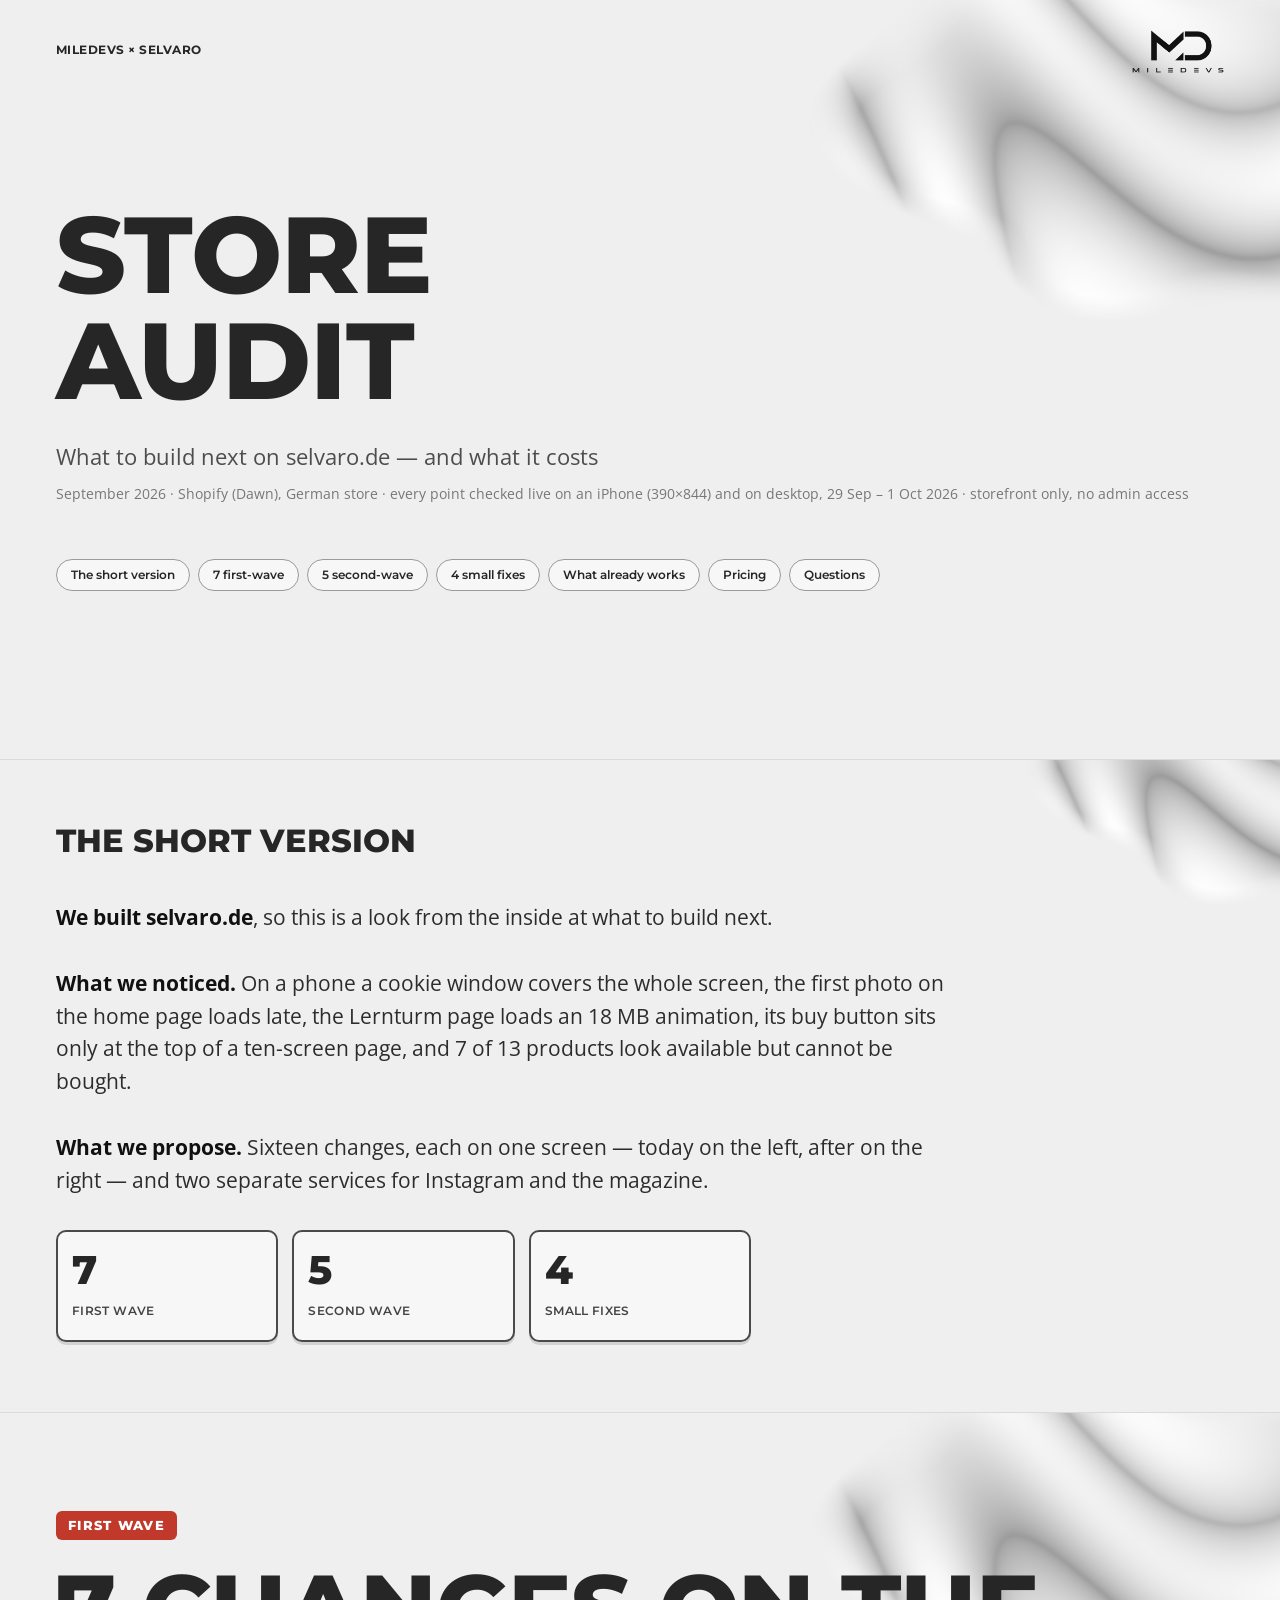
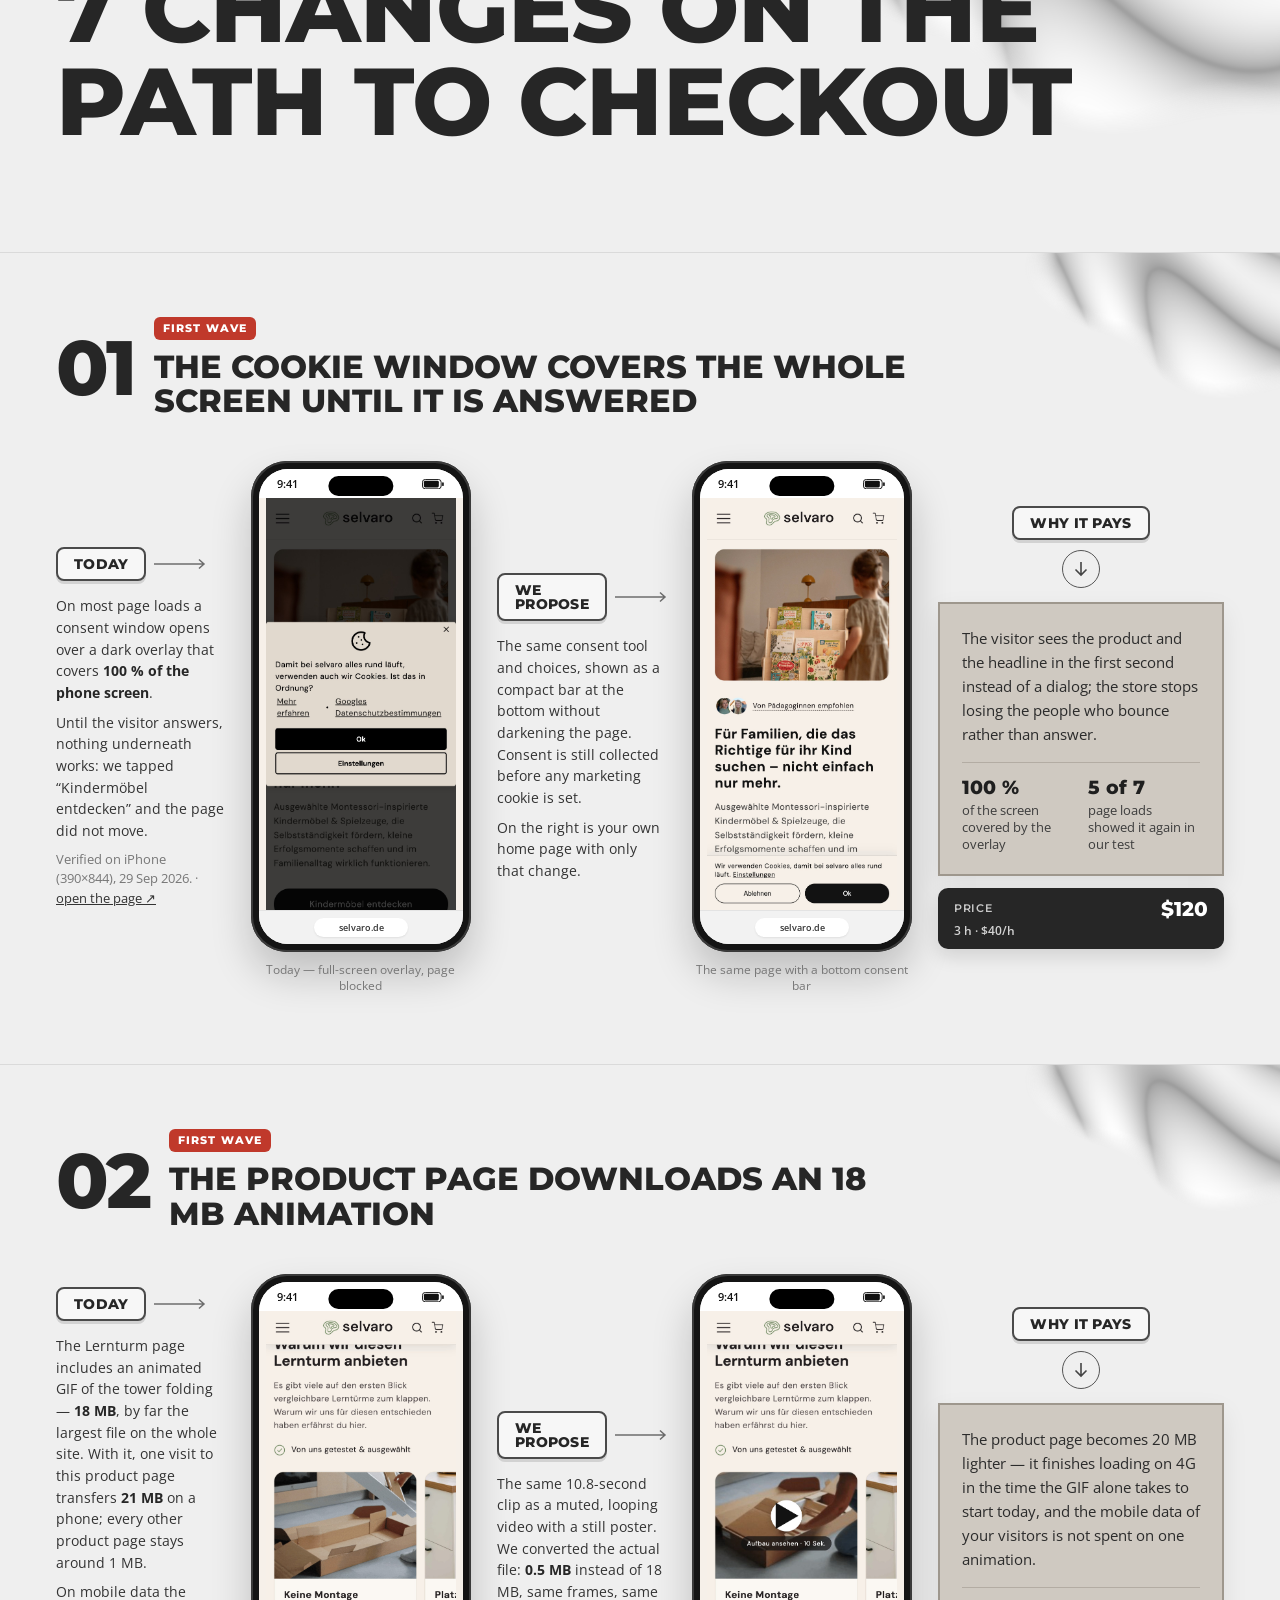
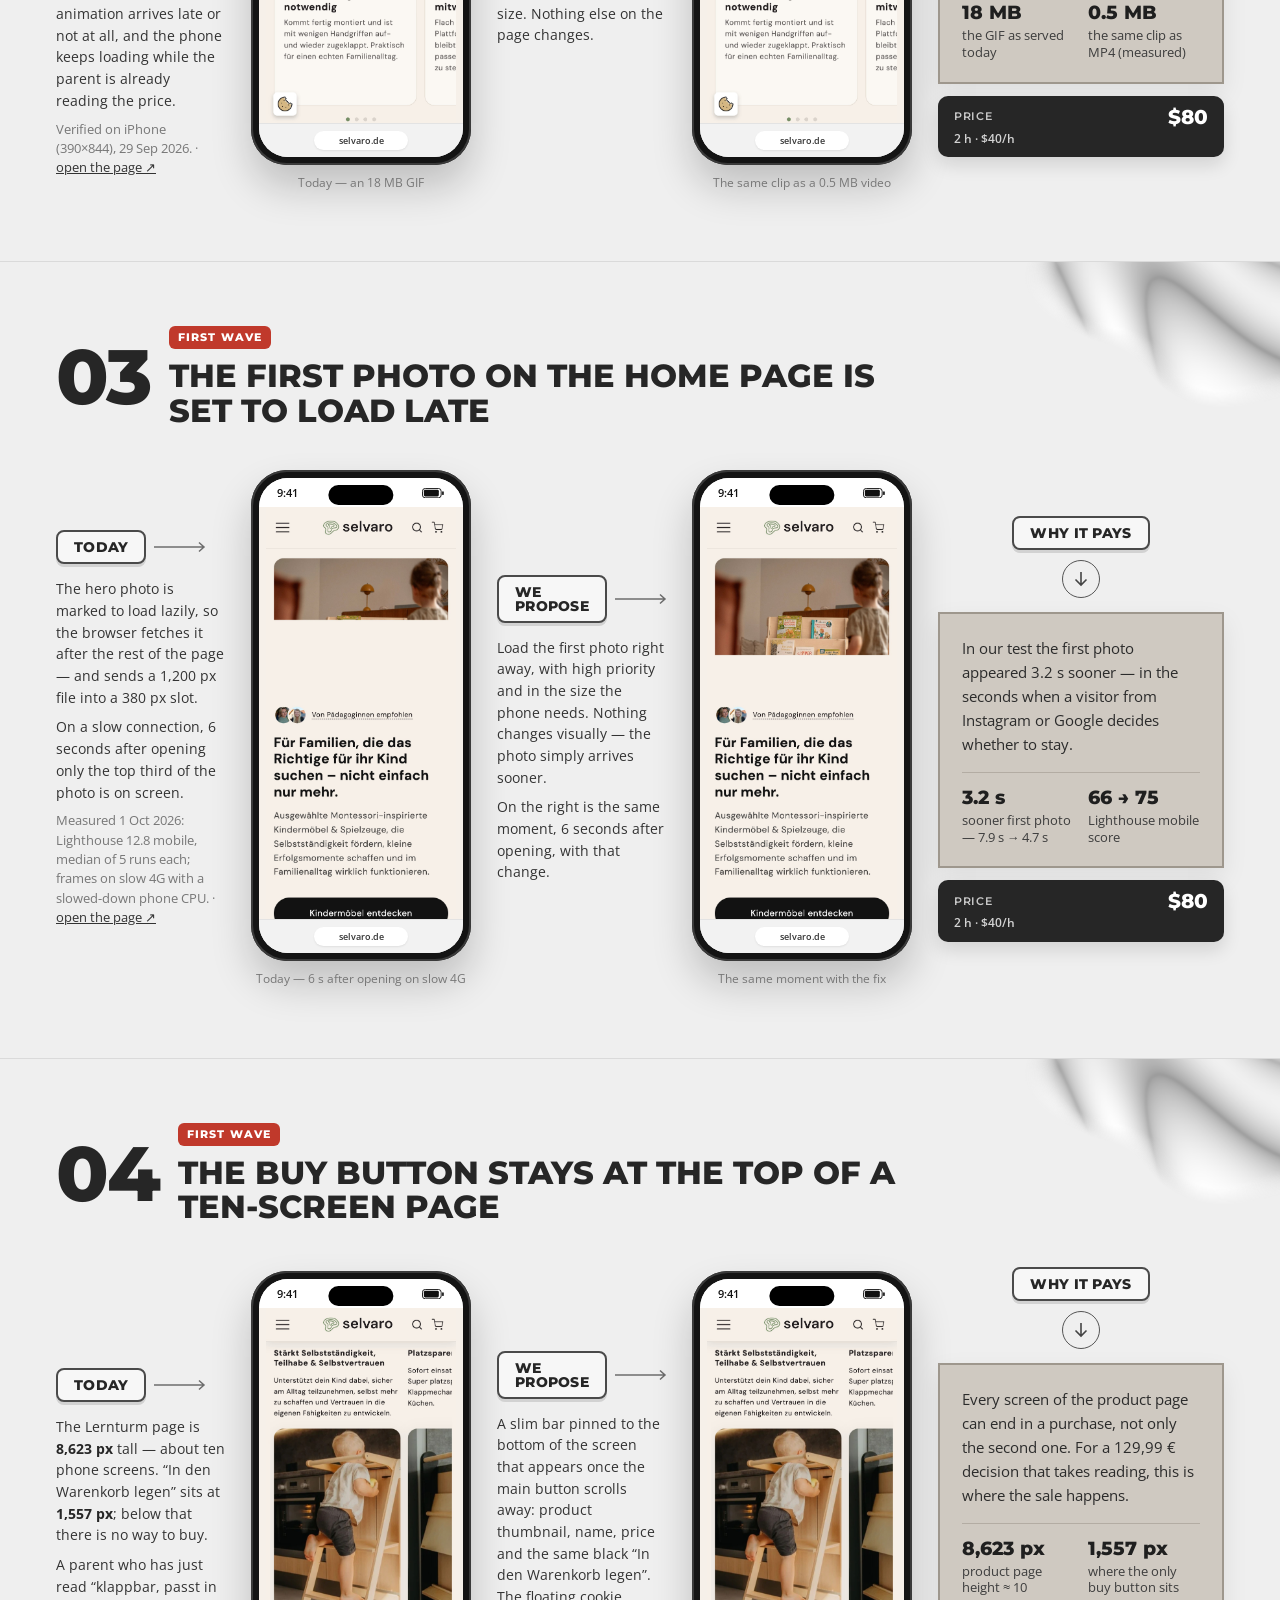
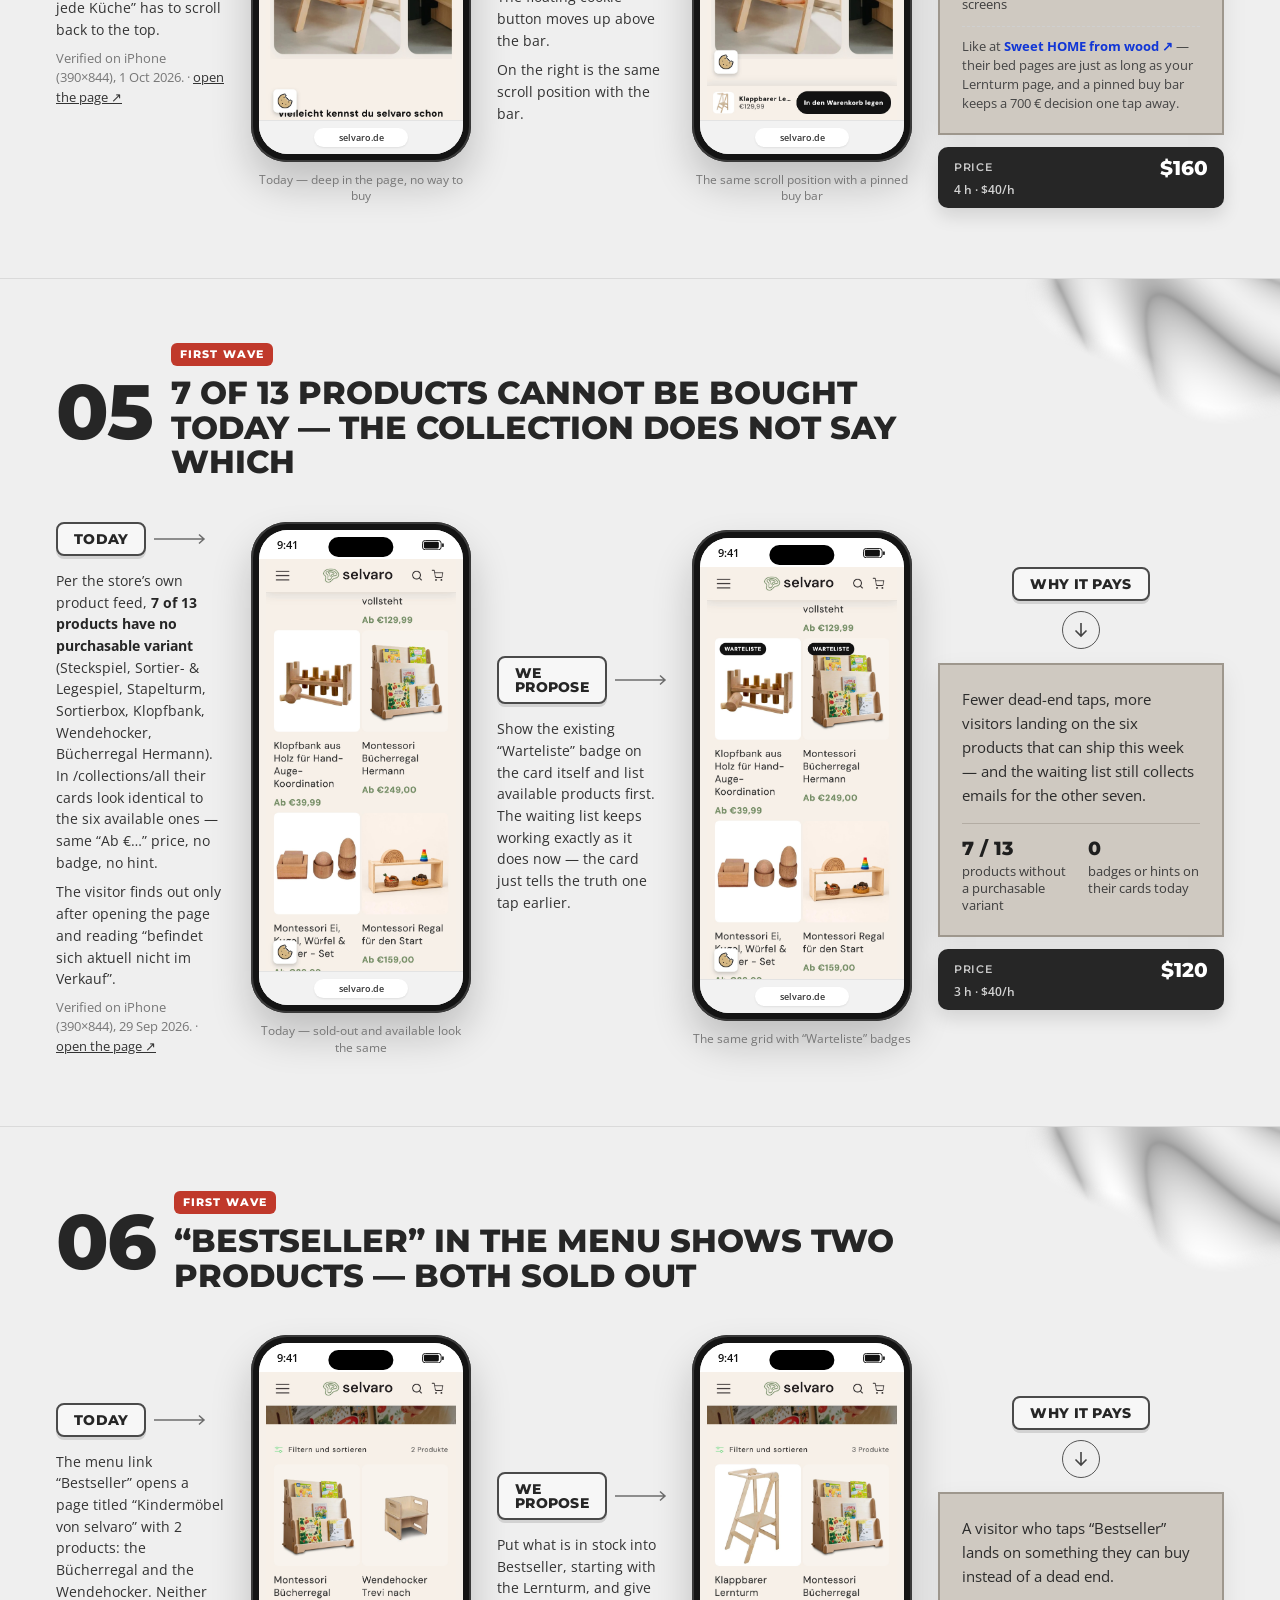
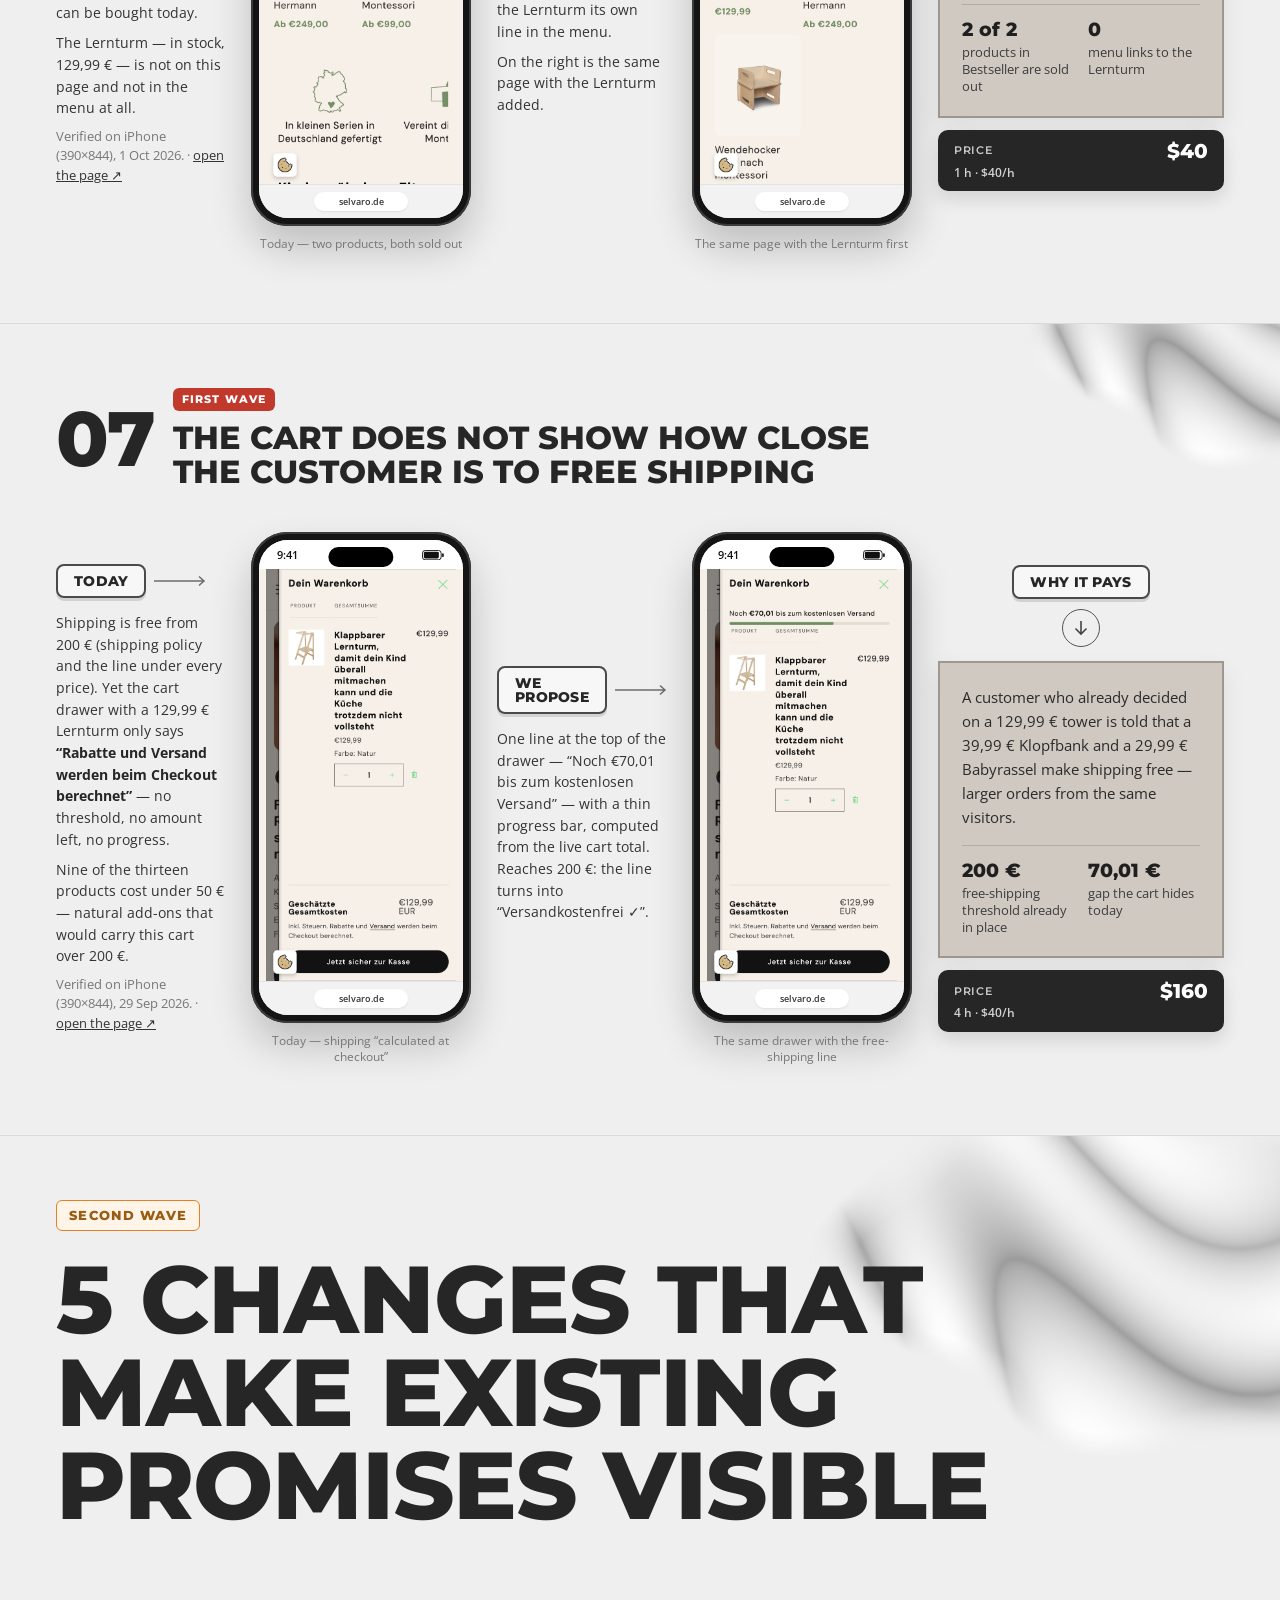
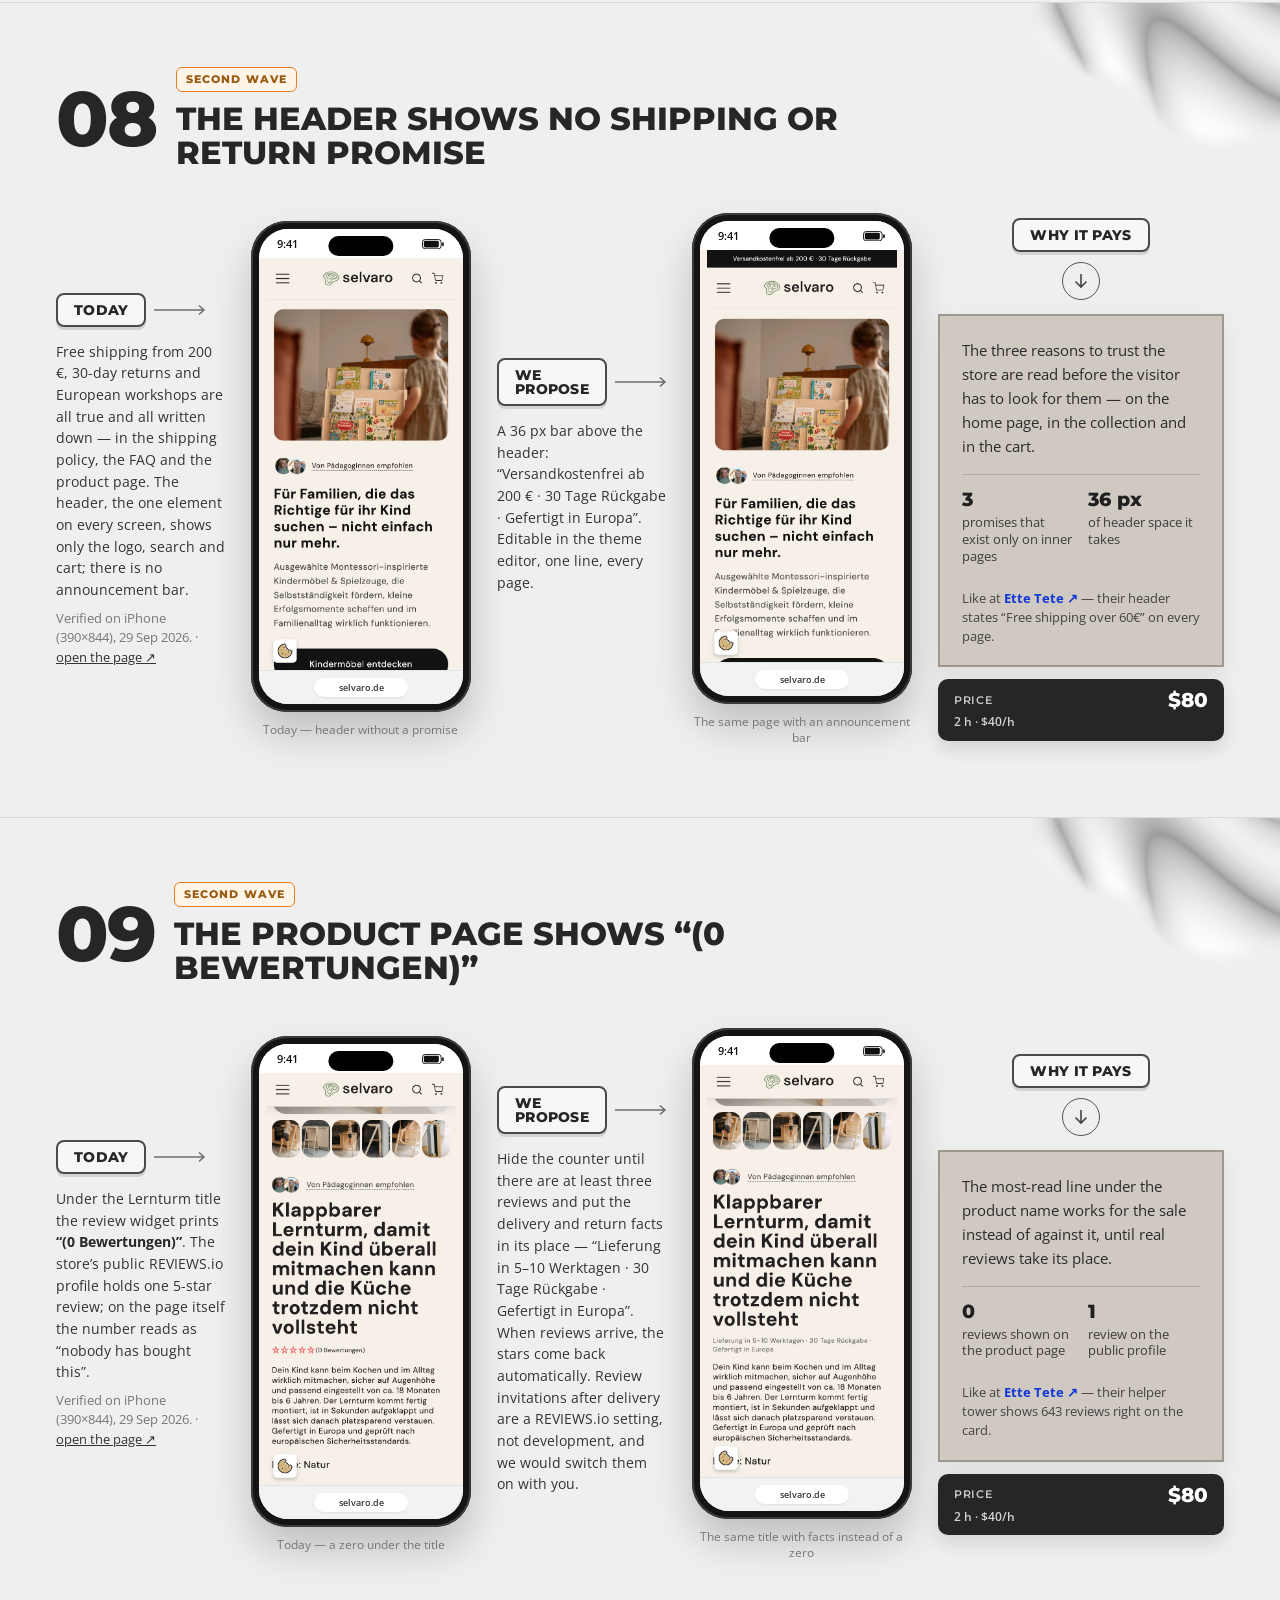
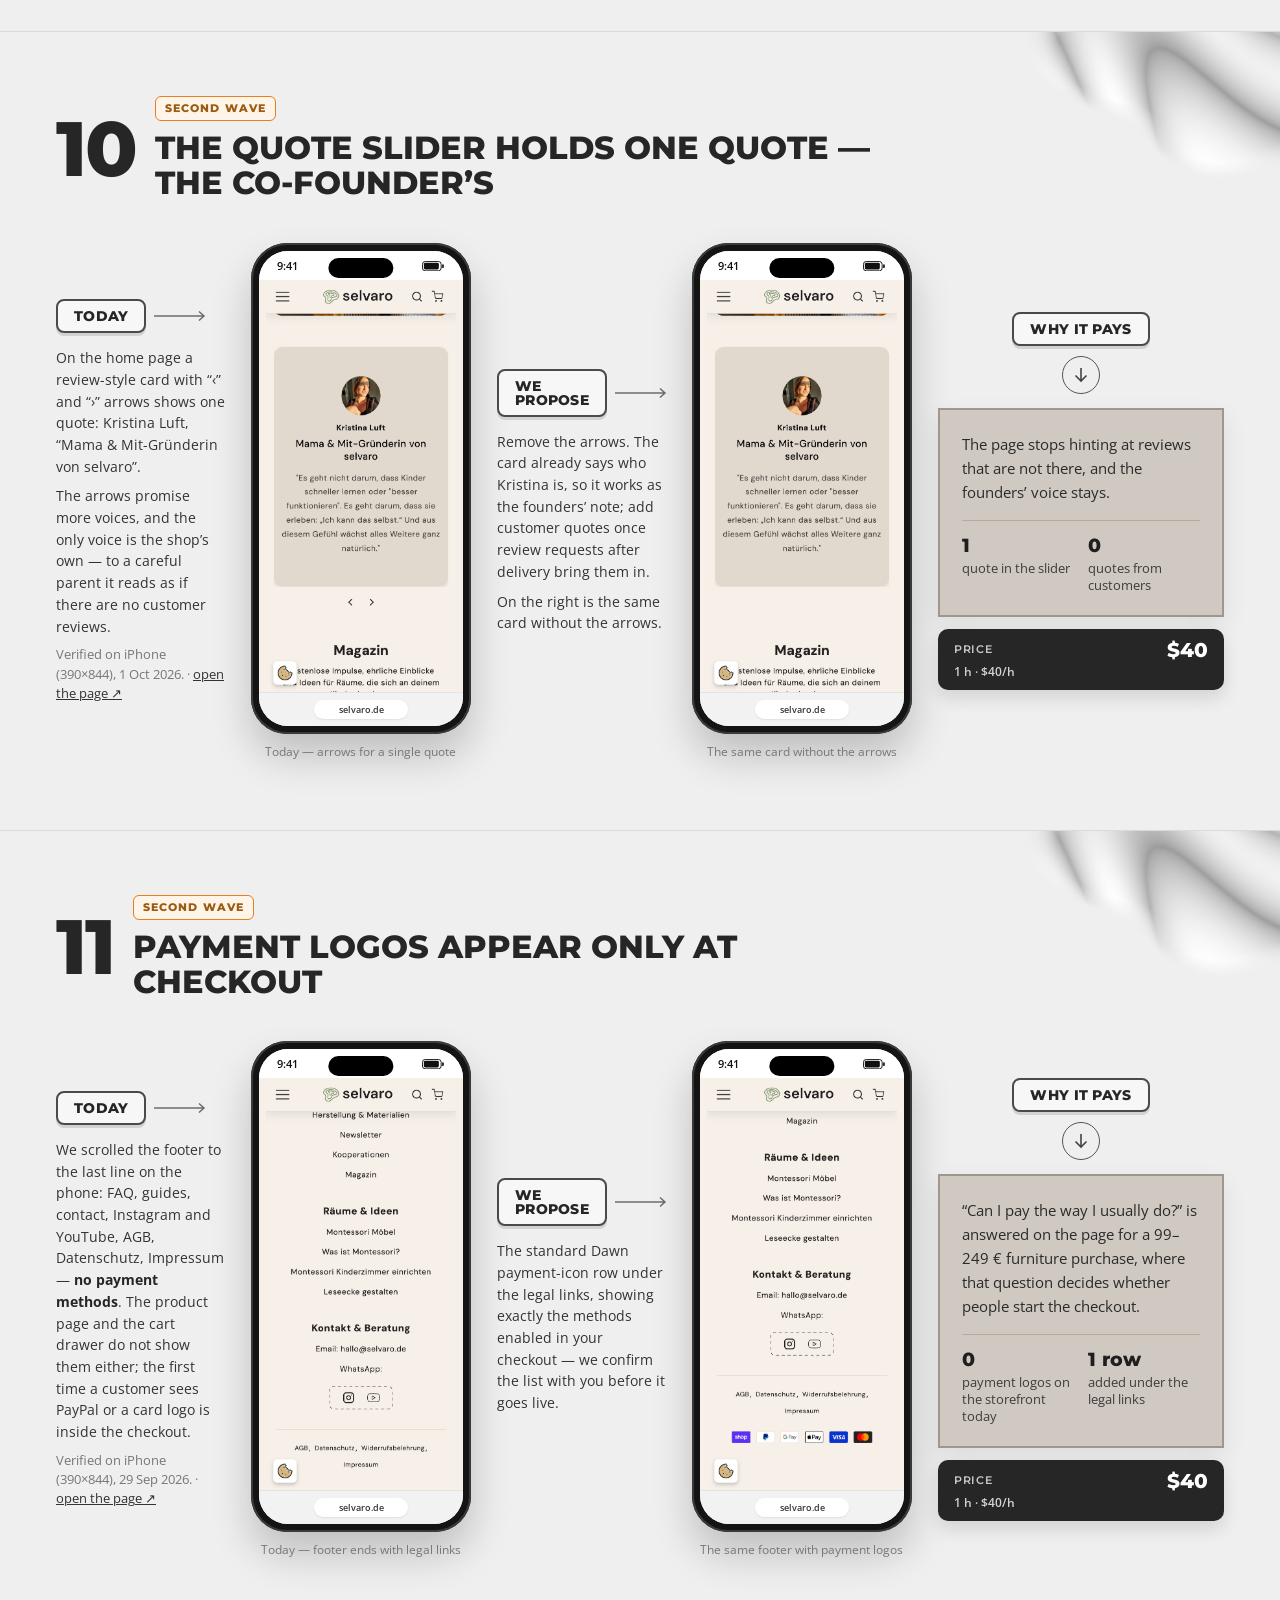
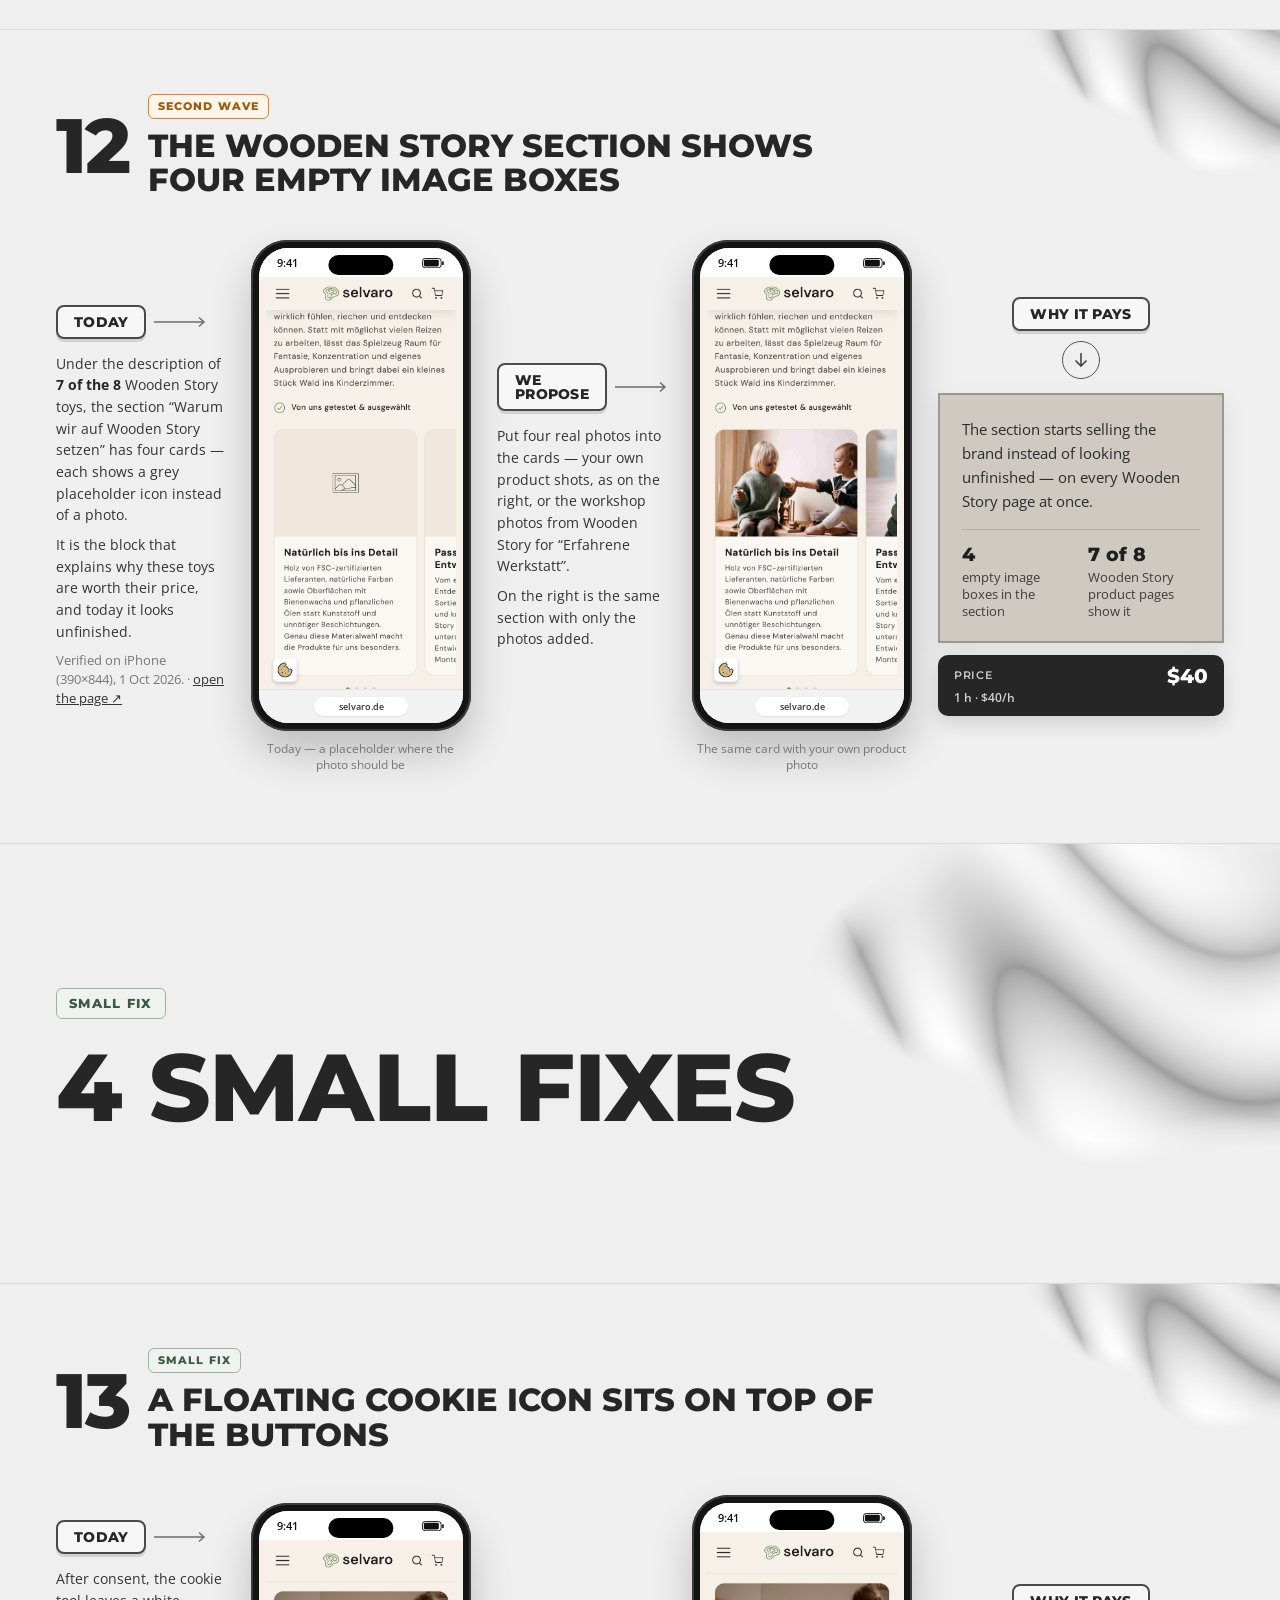
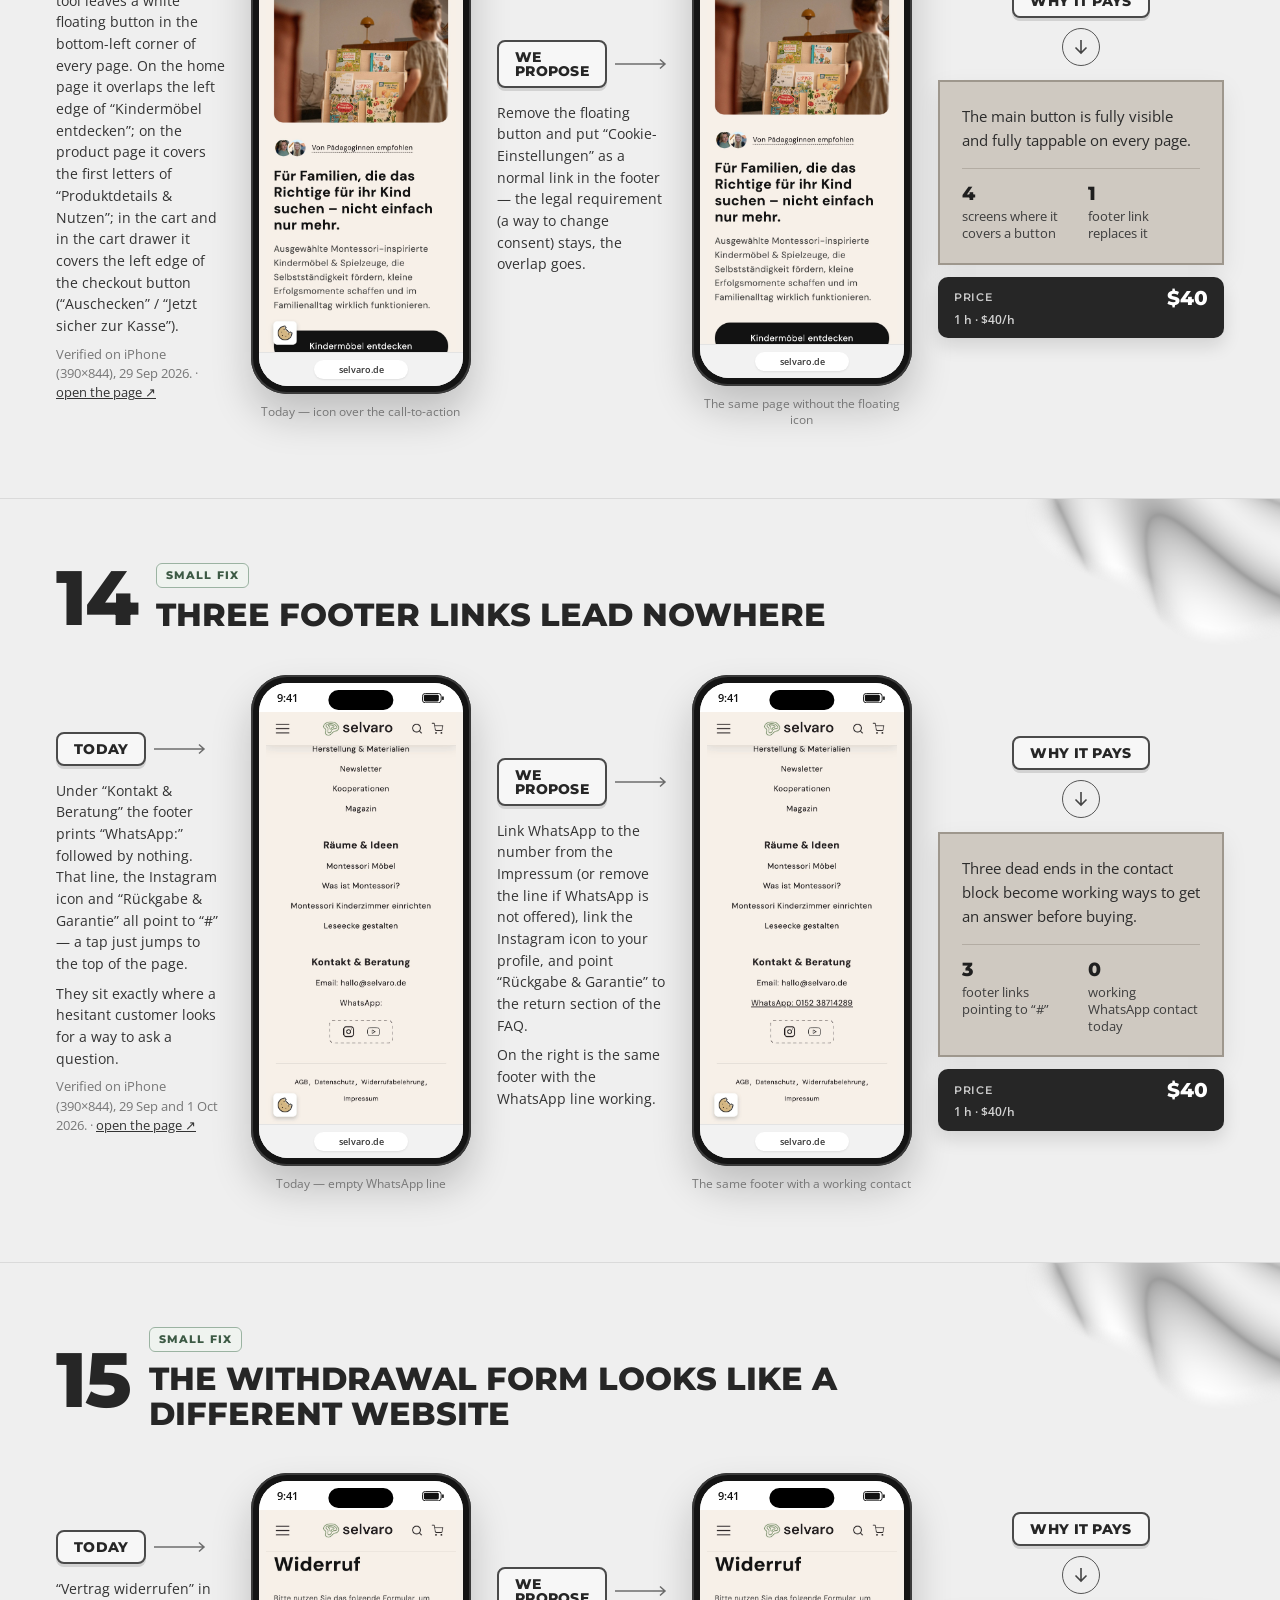
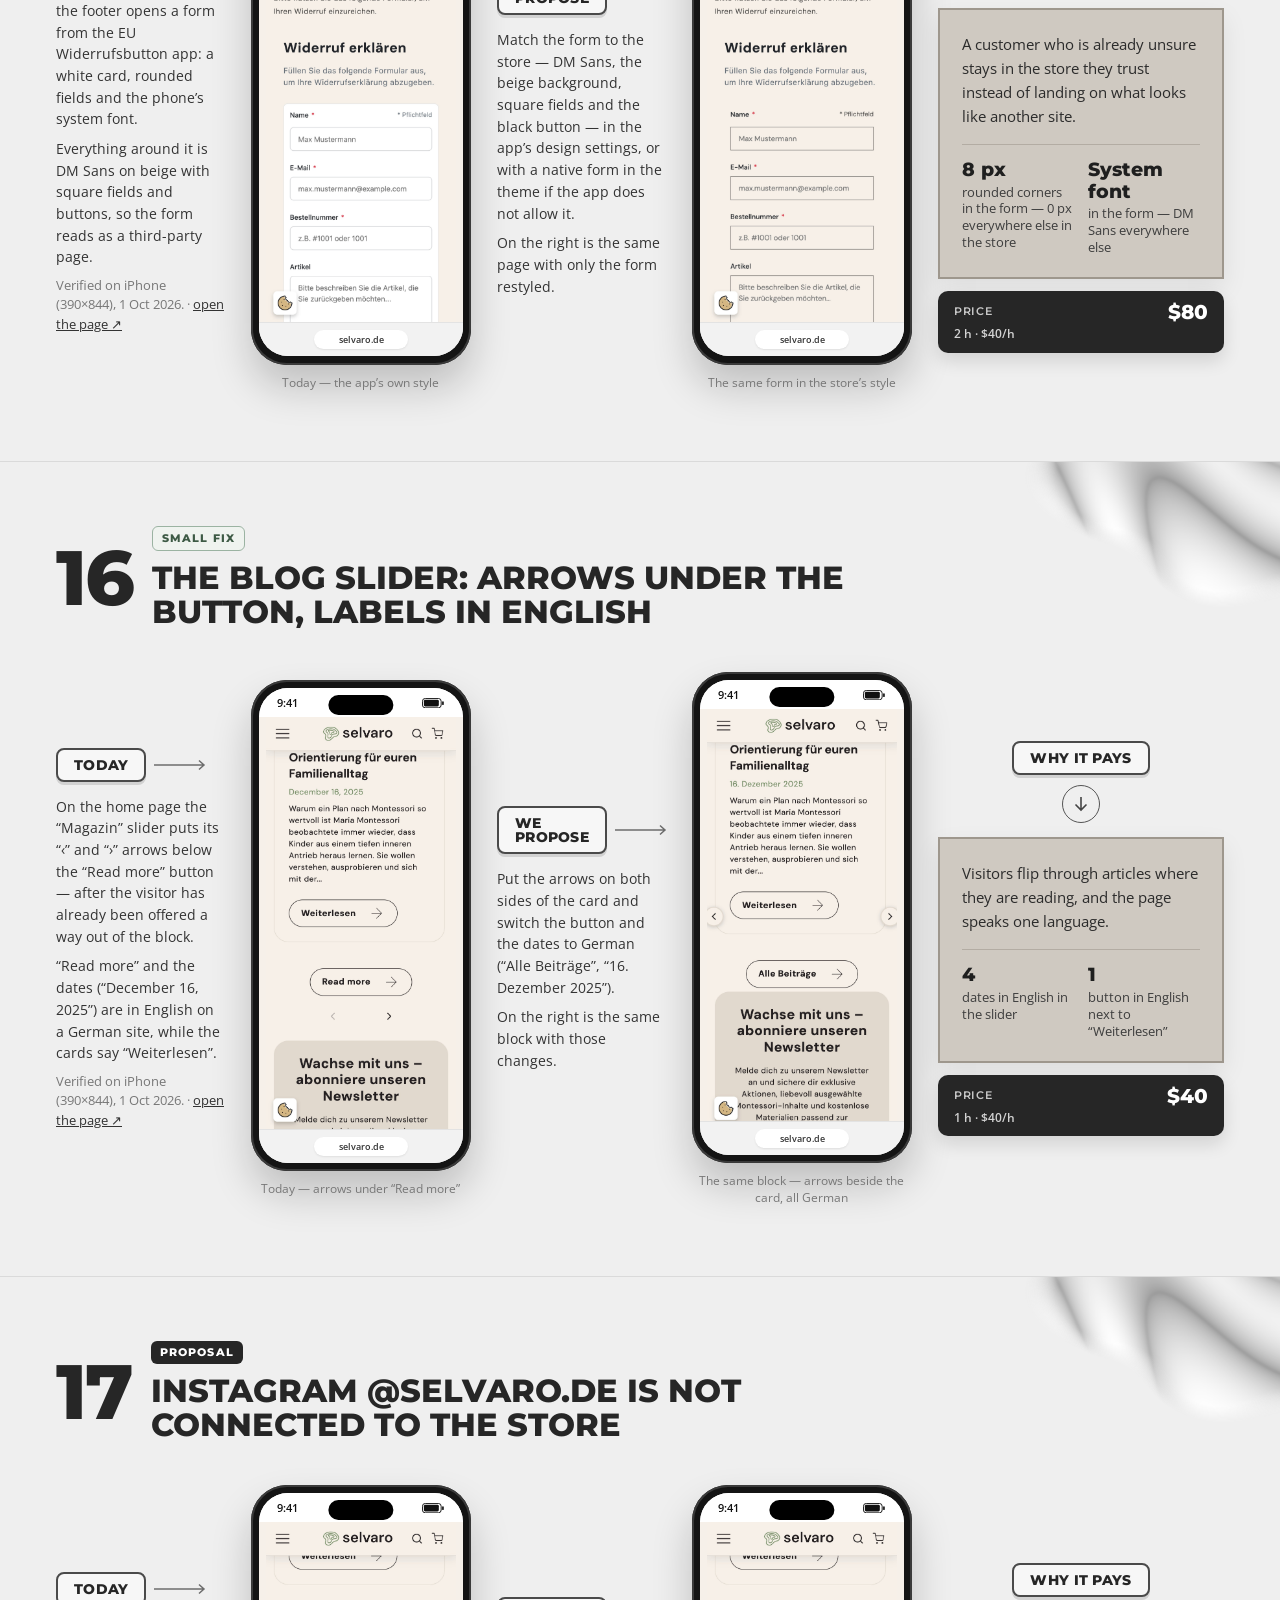
==== commit 7f3d031b: "Slide 04: sticky buy bar mockup — product thumbnail visible, floating cookie button lifted above the" ====
--- a/index.html
+++ b/index.html
@@ -1268,10 +1268,10 @@
   <img class="silk sm" src="img/silk.png" alt="">
   <div class="shead"><span class="num">04</span><h2><span class="sev crit">First wave</span>The buy button stays at the top of a ten-screen page</h2></div>
   <div class="pbody">
-    <div class="txt t1"><div class="lbl"><span class="pill">Today</span><svg class="conn" viewBox="0 0 54 12"><path d="M0 6h50M45 1.5 50 6l-5 4.5" fill="none" stroke="#6d6d6d" stroke-width="1.5"/></svg></div><p>The Lernturm page is <b>8,623 px</b> tall — about ten phone screens. “In den Warenkorb legen” sits at <b>1,557 px</b>; below that there is no way to buy.</p><p>A parent who has just read “klappbar, passt in jede Küche” has to scroll back to the top.</p><p class="fine-note">Verified on iPhone (390×844), 29 Sep 2026. · <a href="https://selvaro.de/products/lernturm-klappbar" target="_blank" rel="noopener">open the page ↗</a></p></div>
-    <div class="v1"><div><div class="phone"><div class="screen"><div class="island"></div><div class="sbar"><span>9:41</span><svg viewBox="0 0 24 11"><rect x=".5" y=".5" width="20" height="10" rx="3" fill="none" stroke="#111"/><rect x="2" y="2" width="16" height="7" rx="1.5" fill="#111"/><rect x="21.5" y="3.5" width="1.8" height="4" rx=".9" fill="#111"/></svg></div><div class="view"><img class="shot" src="img/now-product-scrolled-m.jpg" alt=""></div><div class="url"><span>selvaro.de</span></div></div></div><div class="cap">Today — deep in the page, no way to buy</div></div></div>
-    <div class="txt t2"><div class="lbl"><span class="pill">We propose</span><svg class="conn" viewBox="0 0 54 12"><path d="M0 6h50M45 1.5 50 6l-5 4.5" fill="none" stroke="#6d6d6d" stroke-width="1.5"/></svg></div><p><p>A slim bar pinned to the bottom of the screen that appears once the main button scrolls away: product thumbnail, name, price and the same black “In den Warenkorb legen”. Standard Dawn behaviour, styled like the rest of the page.</p></p></div>
-    <div class="v2"><div><div class="phone"><div class="screen"><div class="island"></div><div class="sbar"><span>9:41</span><svg viewBox="0 0 24 11"><rect x=".5" y=".5" width="20" height="10" rx="3" fill="none" stroke="#111"/><rect x="2" y="2" width="16" height="7" rx="1.5" fill="#111"/><rect x="21.5" y="3.5" width="1.8" height="4" rx=".9" fill="#111"/></svg></div><div class="view"><img class="shot" src="img/fix-sticky-atc-m.jpg" alt=""></div><div class="url"><span>selvaro.de</span></div></div></div><div class="cap">The same scroll position with a pinned buy bar</div></div></div>
+    <div class="txt t1"><div class="lbl"><span class="pill">Today</span><svg class="conn" viewBox="0 0 54 12"><path d="M0 6h50M45 1.5 50 6l-5 4.5" fill="none" stroke="#6d6d6d" stroke-width="1.5"/></svg></div><p>The Lernturm page is <b>8,623 px</b> tall — about ten phone screens. “In den Warenkorb legen” sits at <b>1,557 px</b>; below that there is no way to buy.</p><p>A parent who has just read “klappbar, passt in jede Küche” has to scroll back to the top.</p><p class="fine-note">Verified on iPhone (390×844), 1 Oct 2026. · <a href="https://selvaro.de/products/lernturm-klappbar" target="_blank" rel="noopener">open the page ↗</a></p></div>
+    <div class="v1"><div><div class="phone"><div class="screen"><div class="island"></div><div class="sbar"><span>9:41</span><svg viewBox="0 0 24 11"><rect x=".5" y=".5" width="20" height="10" rx="3" fill="none" stroke="#111"/><rect x="2" y="2" width="16" height="7" rx="1.5" fill="#111"/><rect x="21.5" y="3.5" width="1.8" height="4" rx=".9" fill="#111"/></svg></div><div class="view"><img class="shot" src="img/now-sticky-m.jpg" alt=""></div><div class="url"><span>selvaro.de</span></div></div></div><div class="cap">Today — deep in the page, no way to buy</div></div></div>
+    <div class="txt t2"><div class="lbl"><span class="pill">We propose</span><svg class="conn" viewBox="0 0 54 12"><path d="M0 6h50M45 1.5 50 6l-5 4.5" fill="none" stroke="#6d6d6d" stroke-width="1.5"/></svg></div><p>A slim bar pinned to the bottom of the screen that appears once the main button scrolls away: product thumbnail, name, price and the same black “In den Warenkorb legen”. The floating cookie button moves up above the bar.</p><p>On the right is the same scroll position with the bar.</p></div>
+    <div class="v2"><div><div class="phone"><div class="screen"><div class="island"></div><div class="sbar"><span>9:41</span><svg viewBox="0 0 24 11"><rect x=".5" y=".5" width="20" height="10" rx="3" fill="none" stroke="#111"/><rect x="2" y="2" width="16" height="7" rx="1.5" fill="#111"/><rect x="21.5" y="3.5" width="1.8" height="4" rx=".9" fill="#111"/></svg></div><div class="view"><img class="shot" src="img/fix-sticky-m.jpg" alt=""></div><div class="url"><span>selvaro.de</span></div></div></div><div class="cap">The same scroll position with a pinned buy bar</div></div></div>
     <div class="cardcol">
       <div class="benefit-top"><span class="pill">Why it pays</span><span class="arrow"><svg width="14" height="16" viewBox="0 0 14 16"><path d="M7 1v13M1.5 8.5 7 14l5.5-5.5" fill="none" stroke="#444" stroke-width="1.6"/></svg></span></div>
       <div class="card"><p>Every screen of the product page can end in a purchase, not only the second one. For a 129,99 € decision that takes reading, this is where the sale happens.</p><div class="stats"><div><b>8,623 px</b><span>product page height ≈ 10 screens</span></div><div><b>1,557 px</b><span>where the only buy button sits</span></div></div><div class="comp">Like at <a href="https://sweethomefromwood.com/products/kids-house-bed-on-legs-with-rails" target="_blank" rel="noopener">Sweet HOME from wood ↗</a> — their bed pages are just as long as your Lernturm page, and a pinned buy bar keeps a 700 € decision one tap away.</div></div>
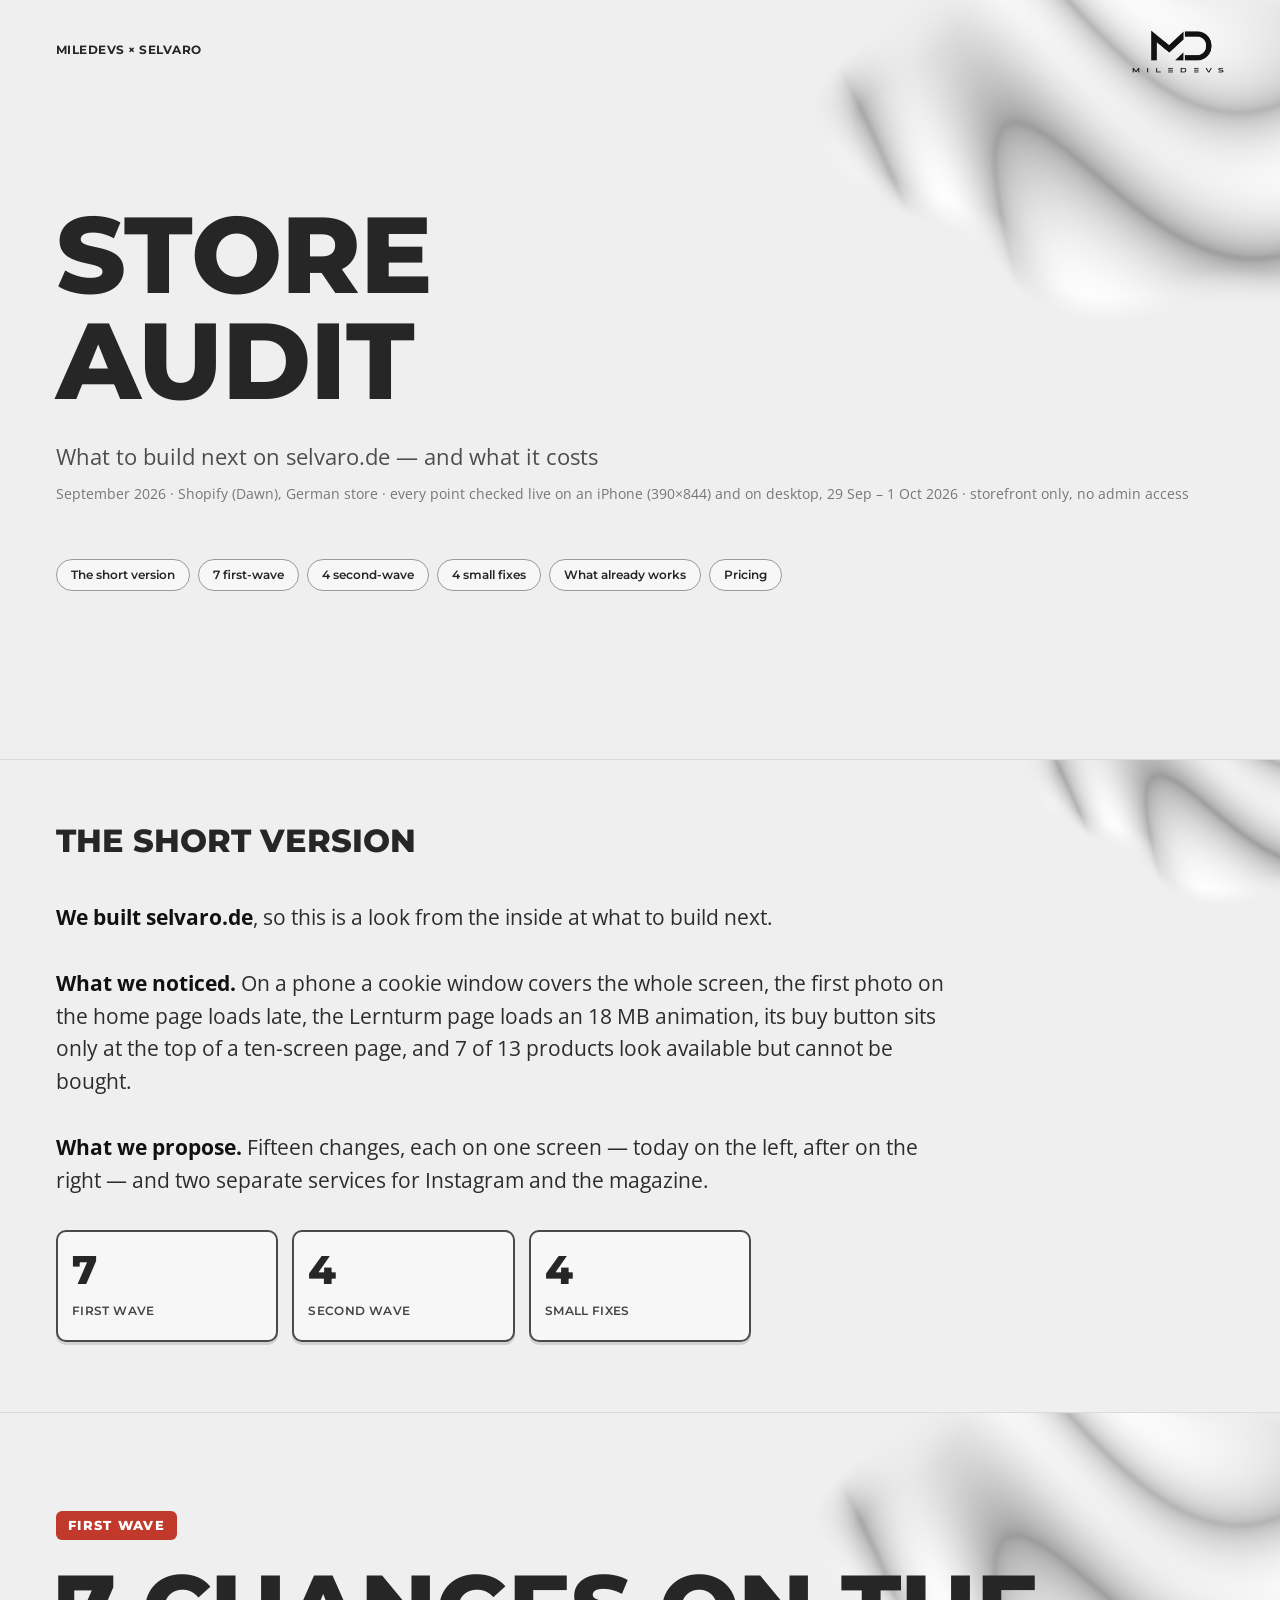
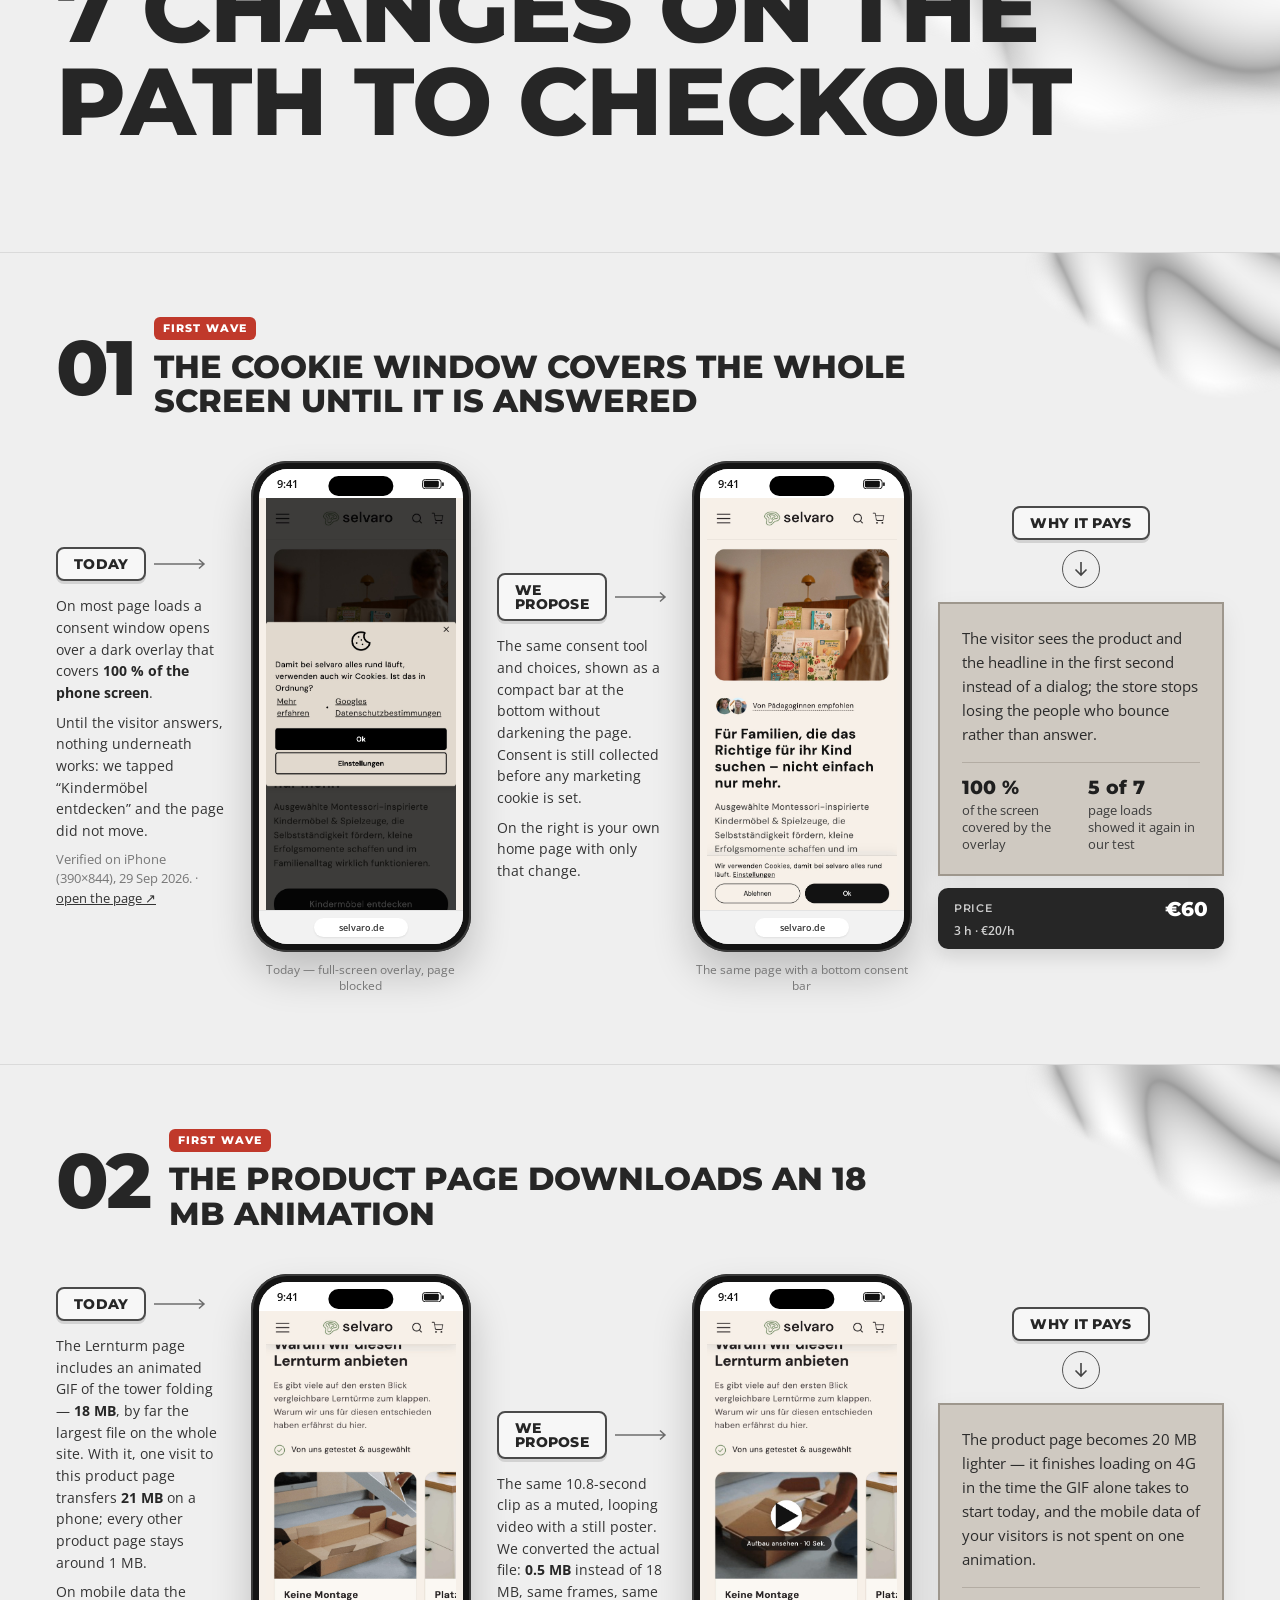
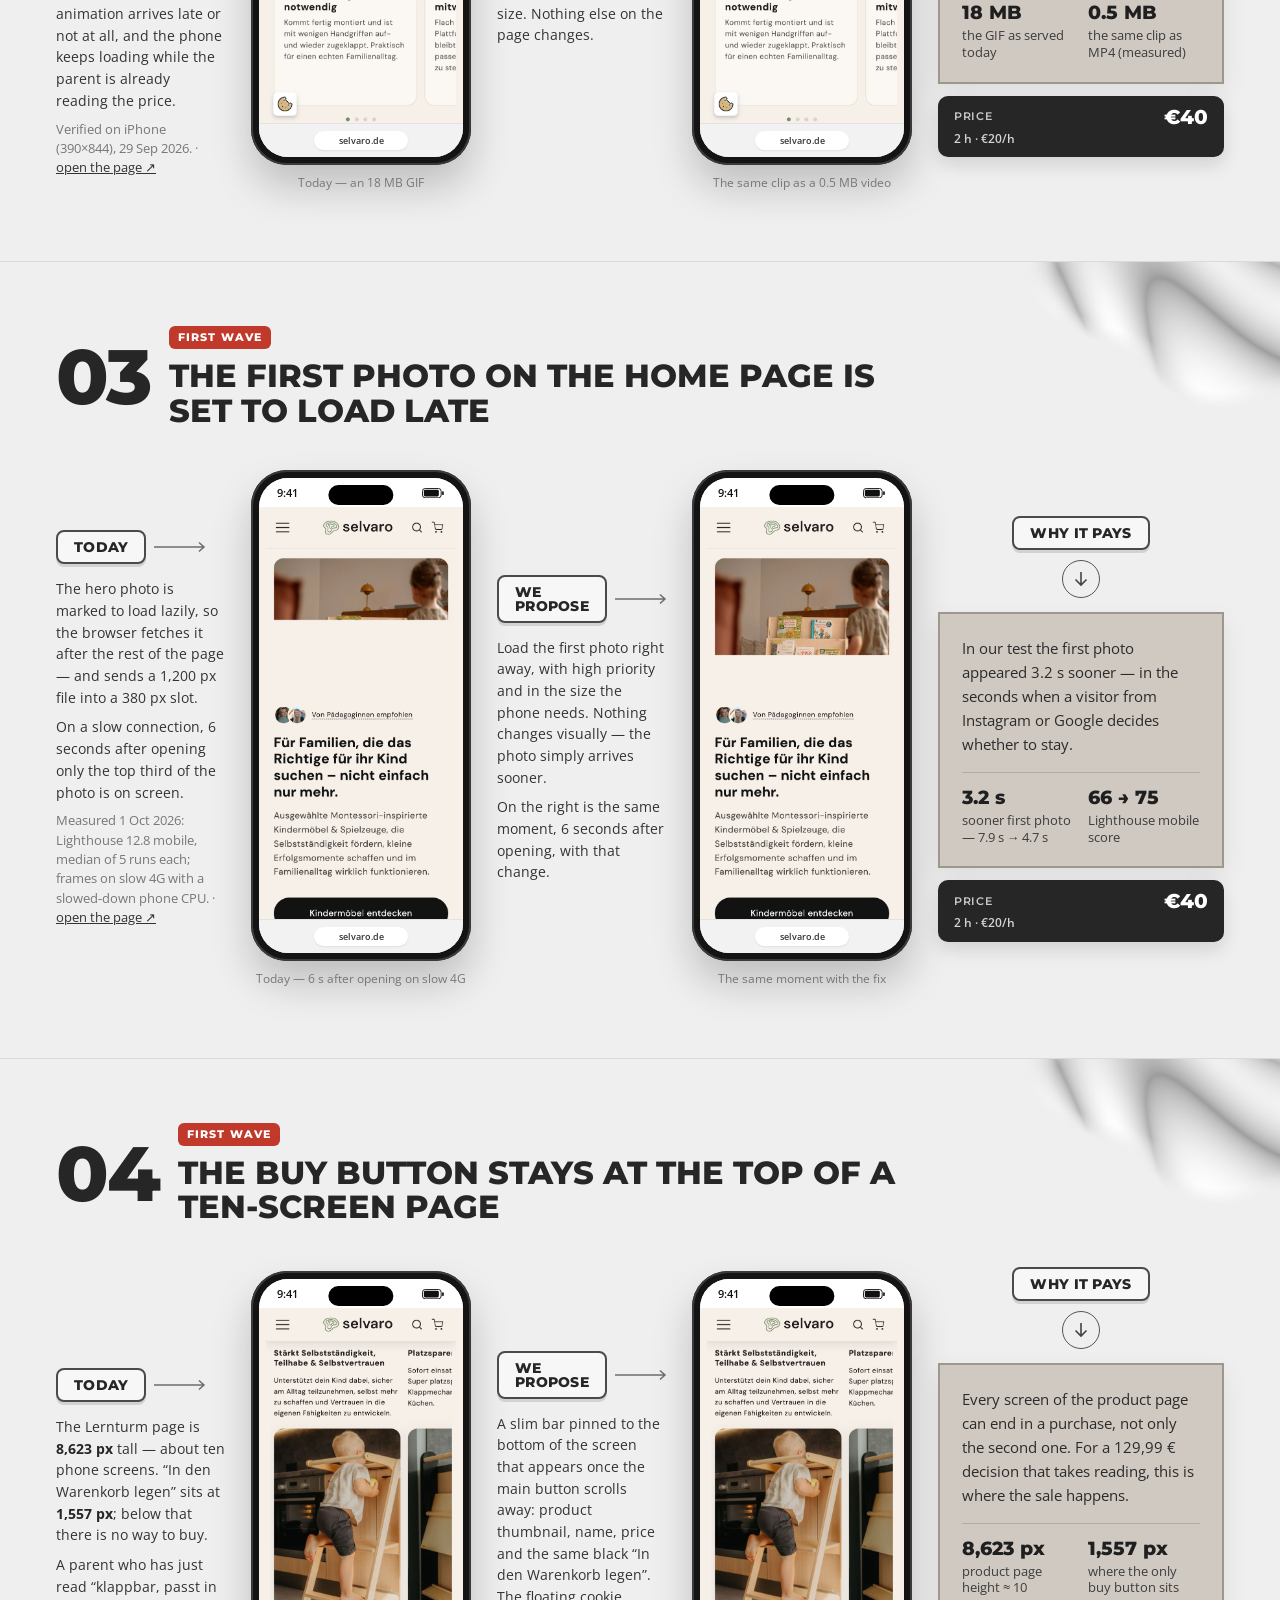
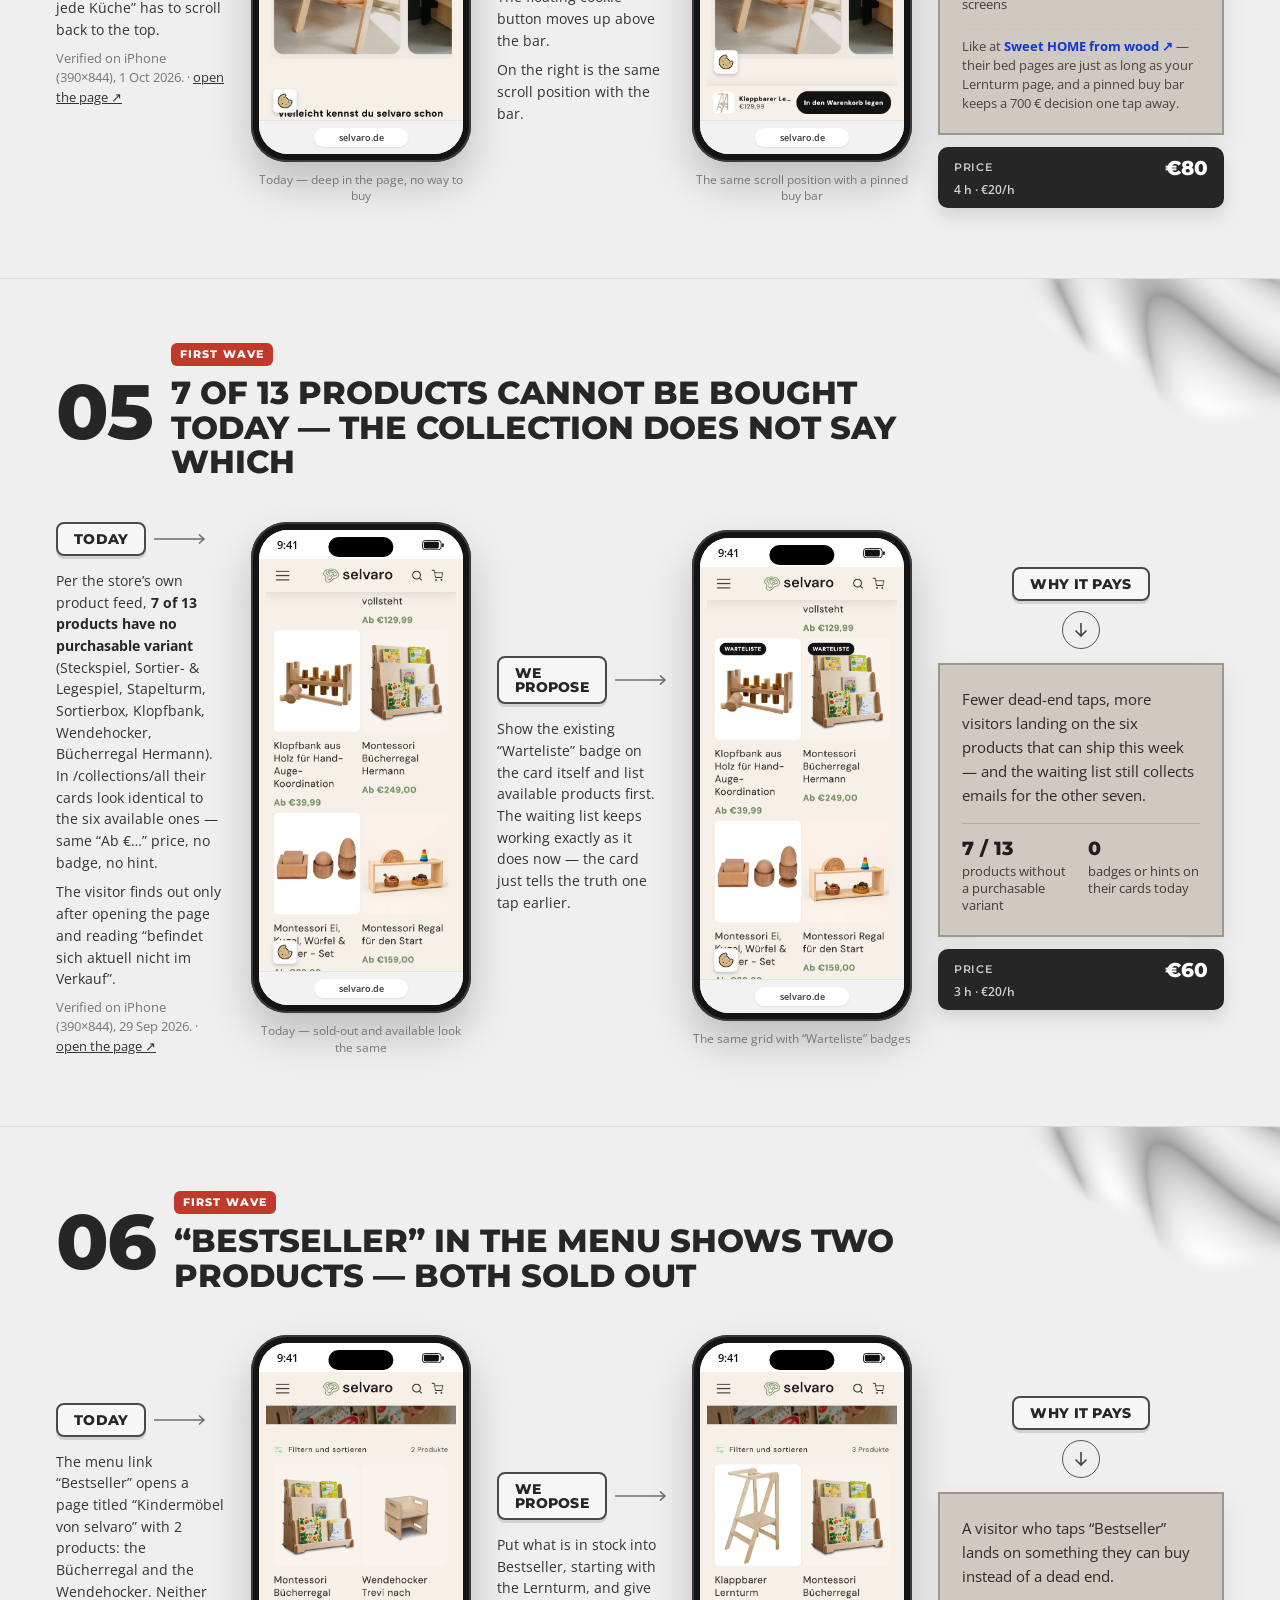
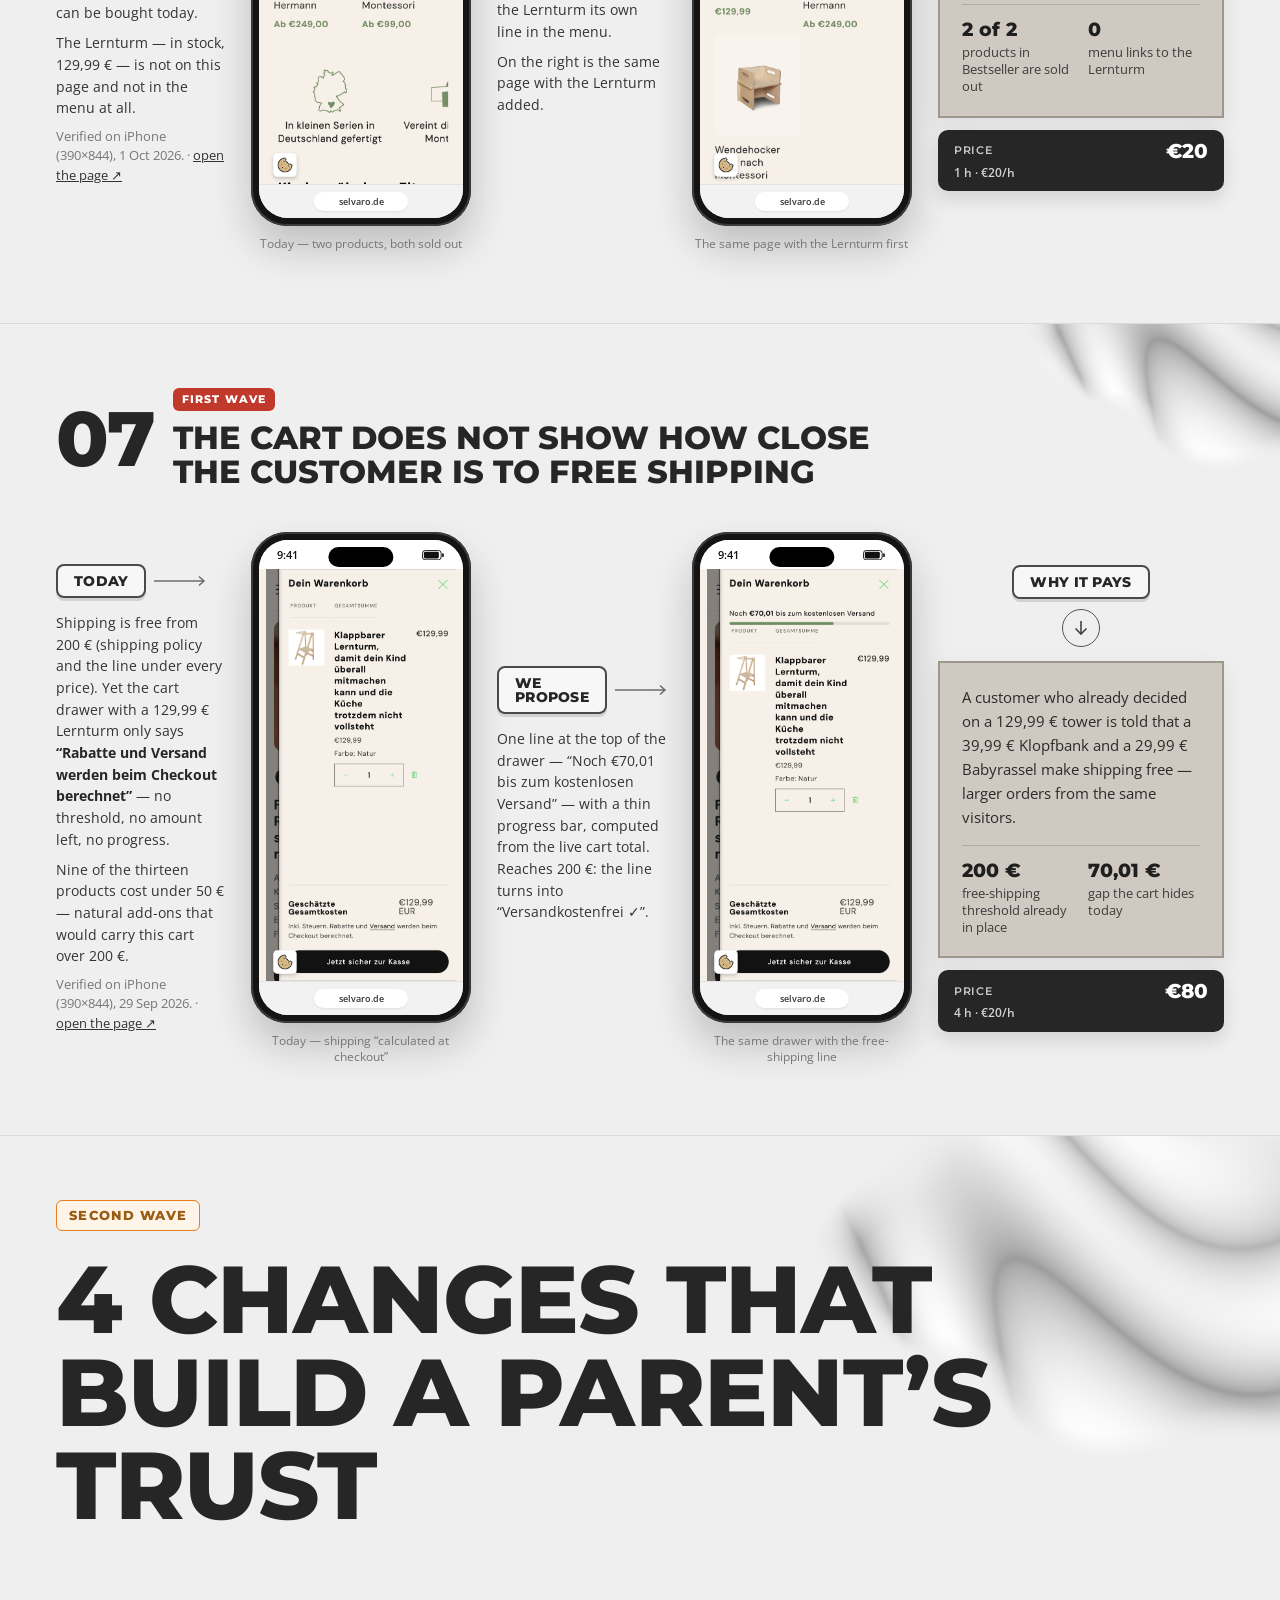
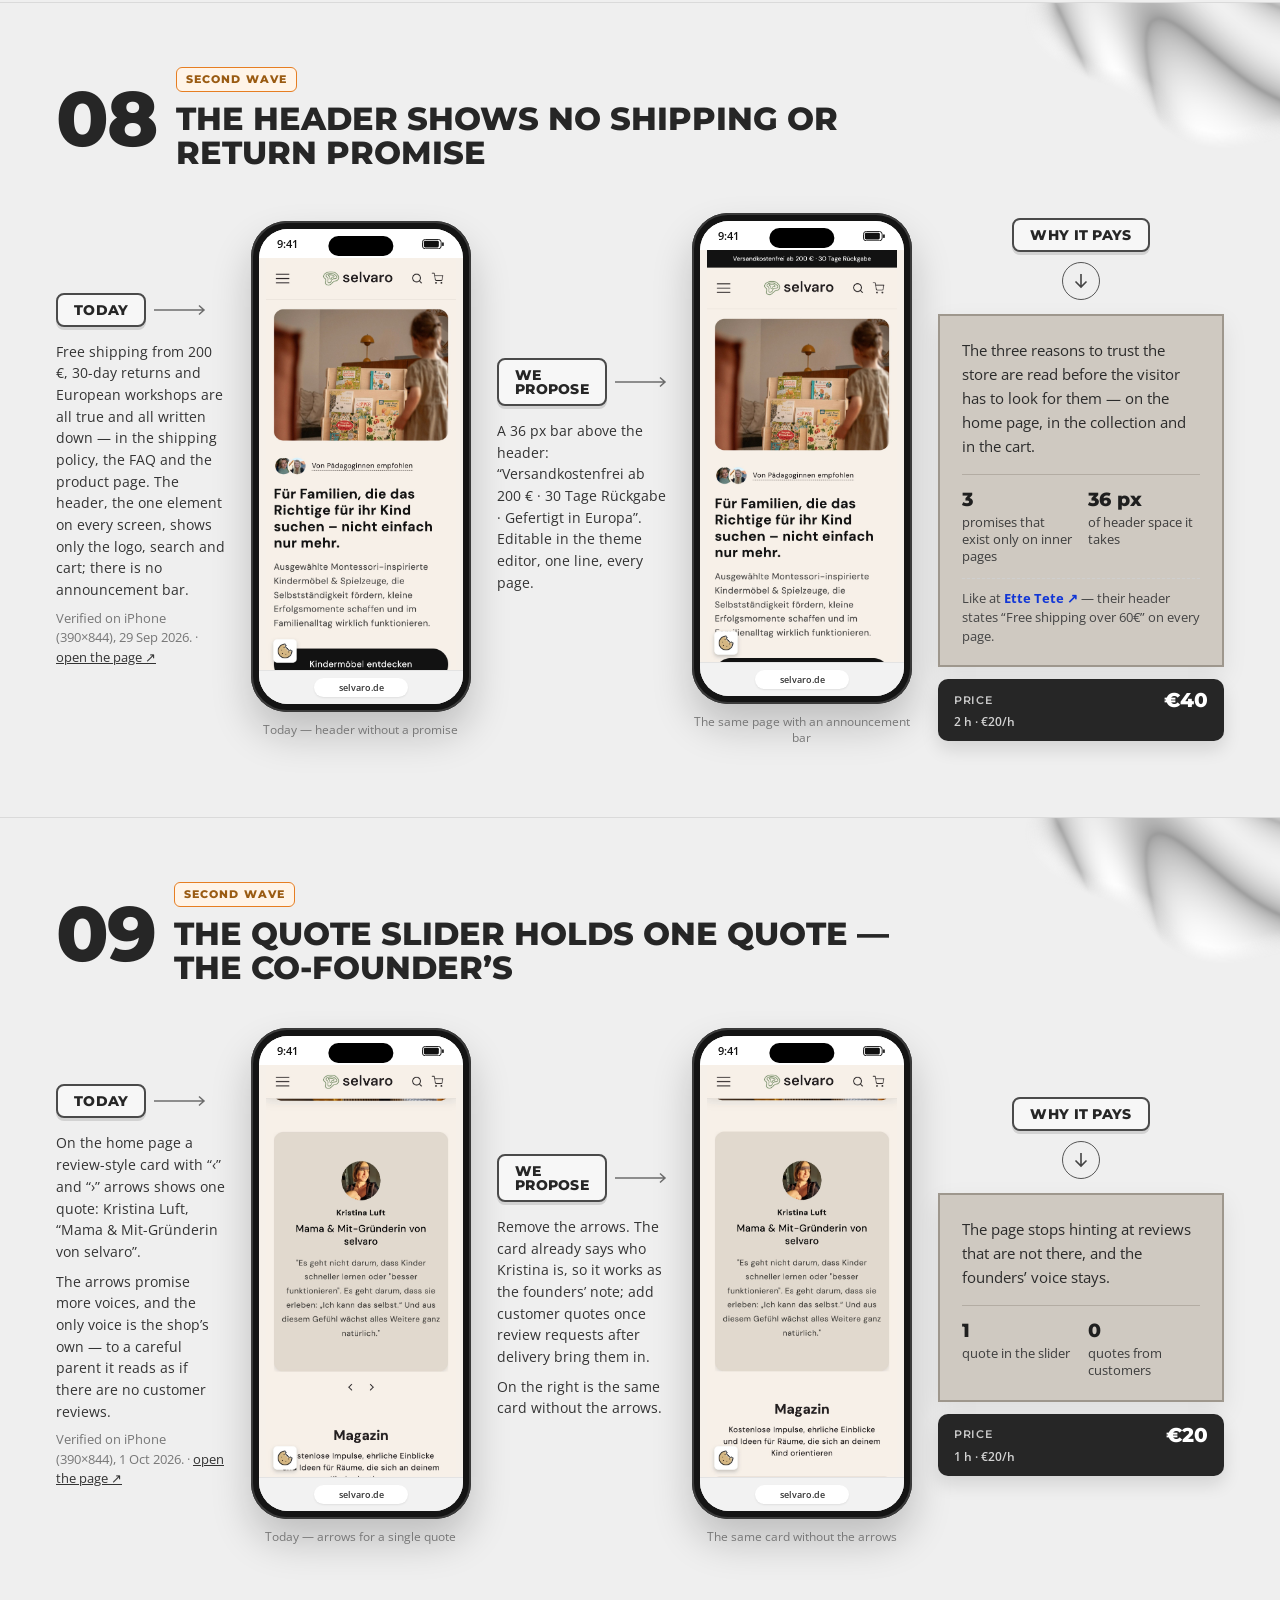
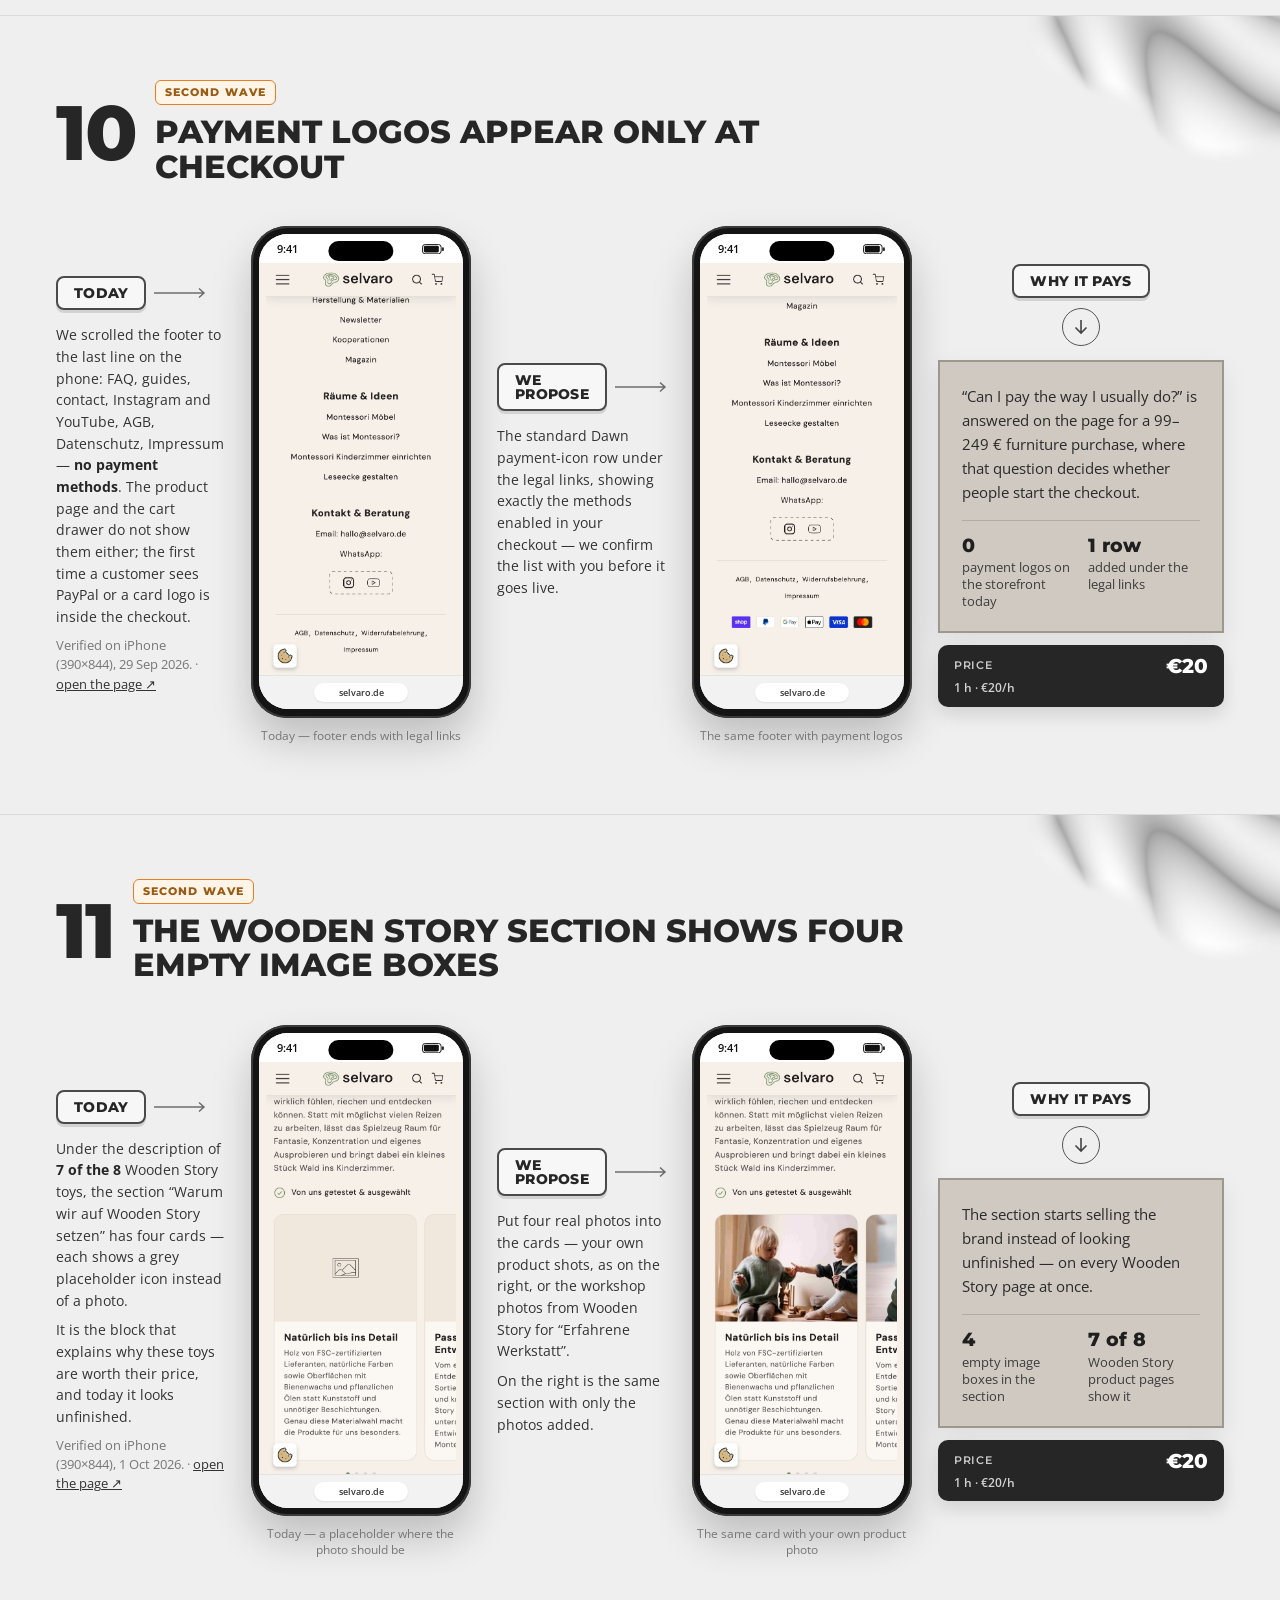
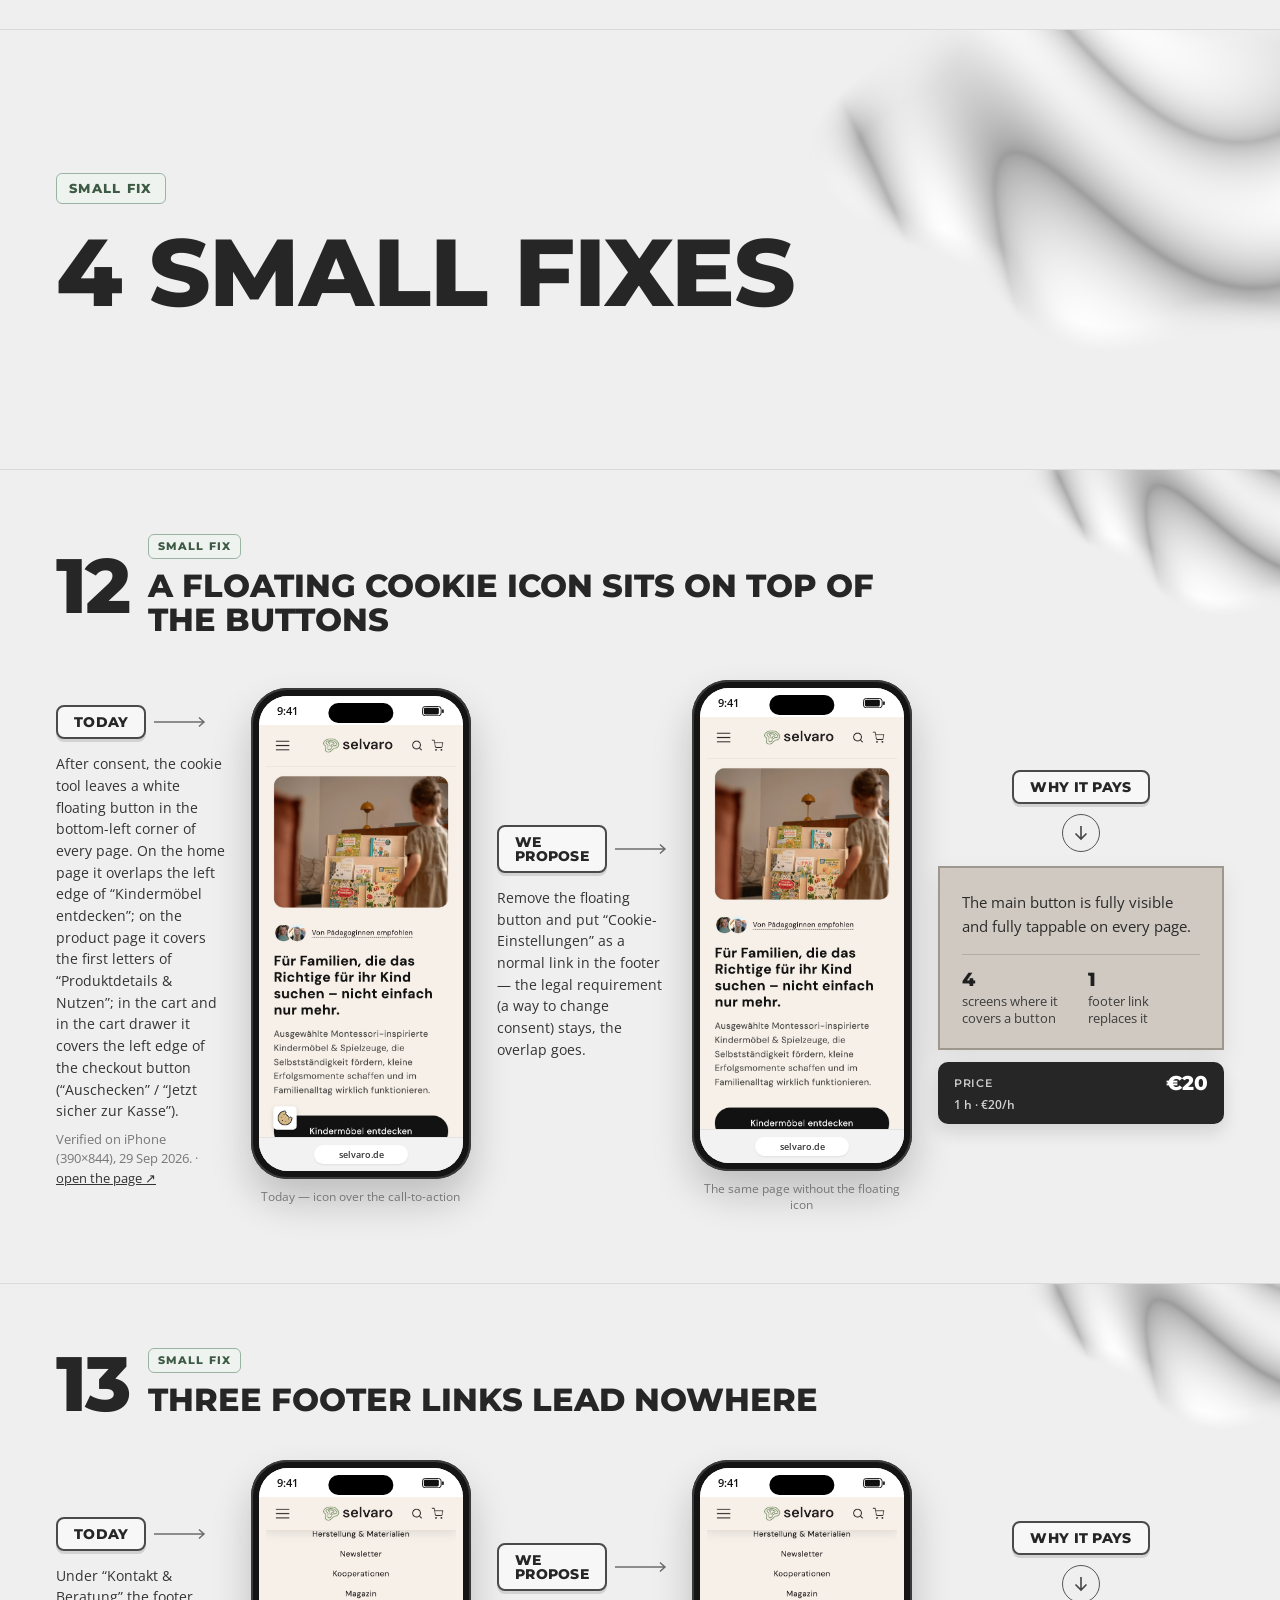
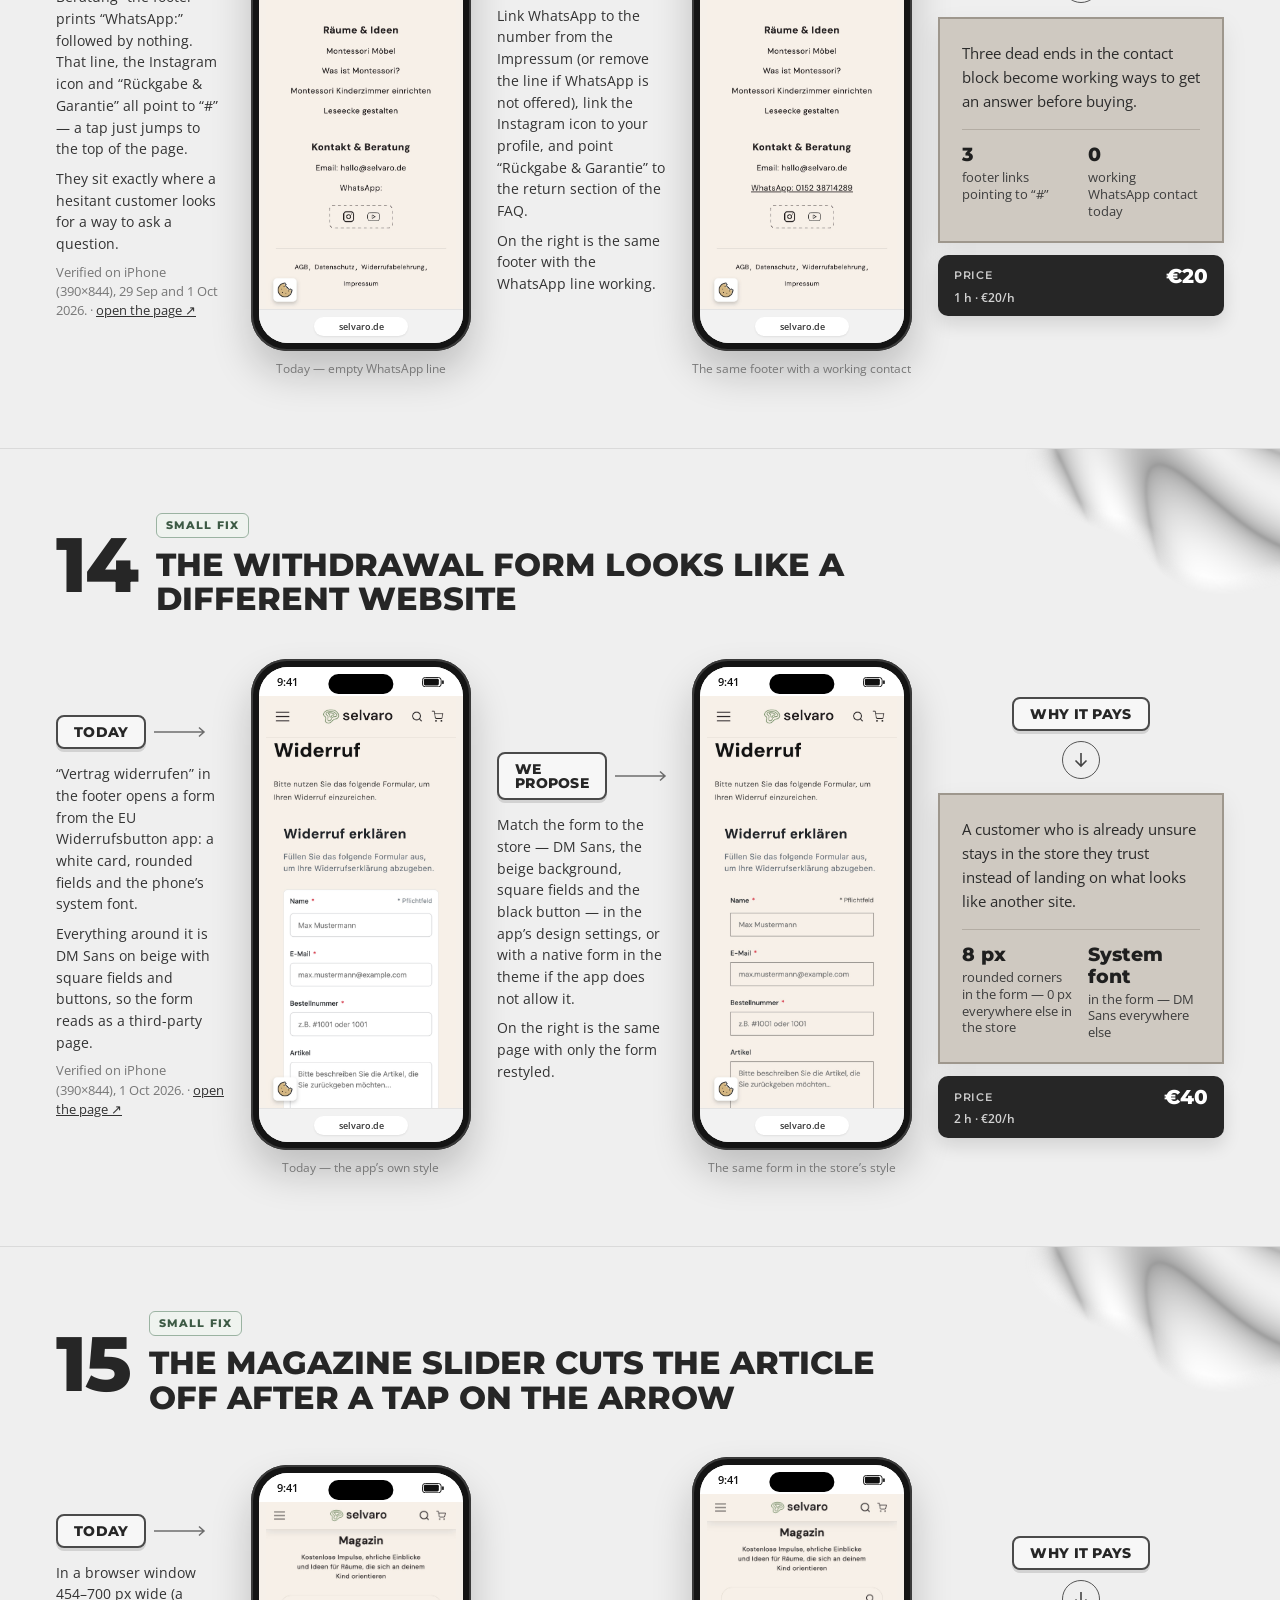
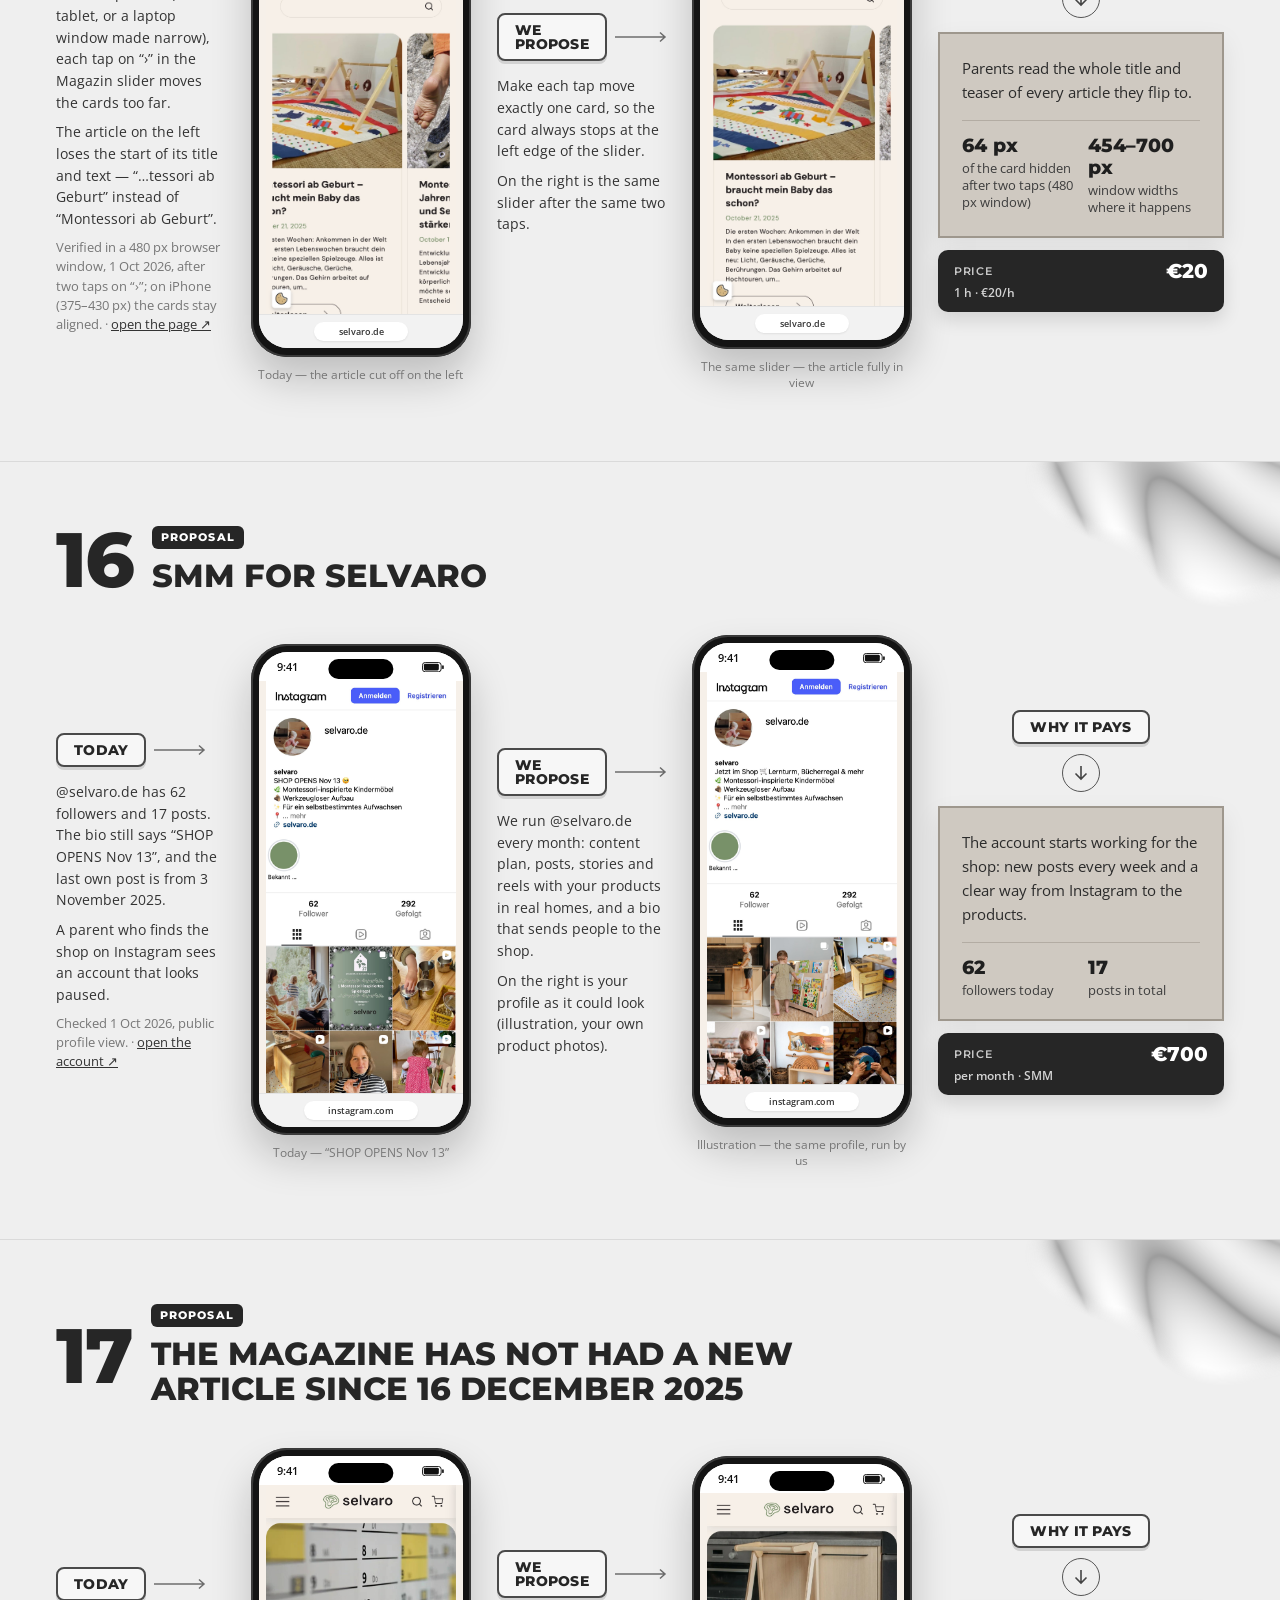
==== commit d4cd73fd: "Anna 01.10: €20/h, price+hours back on every item (EUR), slide '(0 Bewertungen)' removed, renumbered" ====
--- a/index.html
+++ b/index.html
@@ -1195,10 +1195,9 @@
   <p class="meta">September 2026 · Shopify (Dawn), German store · every point checked live on an iPhone (390×844) and on desktop, 29 Sep – 1 Oct 2026 · storefront only, no admin access</p>
   <nav class="toc">
     <a href="#summary">The short version</a>
-    <a href="#critical">7 first-wave</a><a href="#medium">5 second-wave</a><a href="#low">4 small fixes</a>
+    <a href="#critical">7 first-wave</a><a href="#medium">4 second-wave</a><a href="#low">4 small fixes</a>
     <a href="#strong">What already works</a>
     <a href="#price">Pricing</a>
-    <a href="#questions">Questions</a>
   </nav>
 </section>
 
@@ -1207,8 +1206,8 @@
   <div class="shead"><h2>The short version</h2></div>
   <p class="lead"><b>We built selvaro.de</b>, so this is a look from the inside at what to build next.</p>
   <p class="lead"><b>What we noticed.</b> On a phone a cookie window covers the whole screen, the first photo on the home page loads late, the Lernturm page loads an 18 MB animation, its buy button sits only at the top of a ten-screen page, and 7 of 13 products look available but cannot be bought.</p>
-  <p class="lead"><b>What we propose.</b> Sixteen changes, each on one screen — today on the left, after on the right — and two separate services for Instagram and the magazine.</p>
-  <div class="kpis" style="margin-top:34px"><div class="kpi"><b>7</b><span>First wave</span></div><div class="kpi"><b>5</b><span>Second wave</span></div><div class="kpi"><b>4</b><span>Small fixes</span></div></div>
+  <p class="lead"><b>What we propose.</b> Fifteen changes, each on one screen — today on the left, after on the right — and two separate services for Instagram and the magazine.</p>
+  <div class="kpis" style="margin-top:34px"><div class="kpi"><b>7</b><span>First wave</span></div><div class="kpi"><b>4</b><span>Second wave</span></div><div class="kpi"><b>4</b><span>Small fixes</span></div></div>
 </section>
 
 
@@ -1229,7 +1228,7 @@
     <div class="cardcol">
       <div class="benefit-top"><span class="pill">Why it pays</span><span class="arrow"><svg width="14" height="16" viewBox="0 0 14 16"><path d="M7 1v13M1.5 8.5 7 14l5.5-5.5" fill="none" stroke="#444" stroke-width="1.6"/></svg></span></div>
       <div class="card"><p>The visitor sees the product and the headline in the first second instead of a dialog; the store stops losing the people who bounce rather than answer.</p><div class="stats"><div><b>100 %</b><span>of the screen covered by the overlay</span></div><div><b>5 of 7</b><span>page loads showed it again in our test</span></div></div></div>
-      <div class="ptag"><span>Price</span><b>$120</b><em>3 h &#183; $40/h</em></div>
+      <div class="ptag"><span>Price</span><b>€60</b><em>3 h &#183; €20/h</em></div>
     </div>
   </div>
 </section>
@@ -1244,7 +1243,7 @@
     <div class="cardcol">
       <div class="benefit-top"><span class="pill">Why it pays</span><span class="arrow"><svg width="14" height="16" viewBox="0 0 14 16"><path d="M7 1v13M1.5 8.5 7 14l5.5-5.5" fill="none" stroke="#444" stroke-width="1.6"/></svg></span></div>
       <div class="card"><p>The product page becomes 20 MB lighter — it finishes loading on 4G in the time the GIF alone takes to start today, and the mobile data of your visitors is not spent on one animation.</p><div class="stats"><div><b>18 MB</b><span>the GIF as served today</span></div><div><b>0.5 MB</b><span>the same clip as MP4 (measured)</span></div></div></div>
-      <div class="ptag"><span>Price</span><b>$80</b><em>2 h &#183; $40/h</em></div>
+      <div class="ptag"><span>Price</span><b>€40</b><em>2 h &#183; €20/h</em></div>
     </div>
   </div>
 </section>
@@ -1260,7 +1259,7 @@
     <div class="cardcol">
       <div class="benefit-top"><span class="pill">Why it pays</span><span class="arrow"><svg width="14" height="16" viewBox="0 0 14 16"><path d="M7 1v13M1.5 8.5 7 14l5.5-5.5" fill="none" stroke="#444" stroke-width="1.6"/></svg></span></div>
       <div class="card"><p>In our test the first photo appeared 3.2 s sooner — in the seconds when a visitor from Instagram or Google decides whether to stay.</p><div class="stats"><div><b>3.2 s</b><span>sooner first photo — 7.9 s → 4.7 s</span></div><div><b>66 → 75</b><span>Lighthouse mobile score</span></div></div></div>
-      <div class="ptag"><span>Price</span><b>$80</b><em>2 h &#183; $40/h</em></div>
+      <div class="ptag"><span>Price</span><b>€40</b><em>2 h &#183; €20/h</em></div>
     </div>
   </div>
 </section>
@@ -1275,7 +1274,7 @@
     <div class="cardcol">
       <div class="benefit-top"><span class="pill">Why it pays</span><span class="arrow"><svg width="14" height="16" viewBox="0 0 14 16"><path d="M7 1v13M1.5 8.5 7 14l5.5-5.5" fill="none" stroke="#444" stroke-width="1.6"/></svg></span></div>
       <div class="card"><p>Every screen of the product page can end in a purchase, not only the second one. For a 129,99 € decision that takes reading, this is where the sale happens.</p><div class="stats"><div><b>8,623 px</b><span>product page height ≈ 10 screens</span></div><div><b>1,557 px</b><span>where the only buy button sits</span></div></div><div class="comp">Like at <a href="https://sweethomefromwood.com/products/kids-house-bed-on-legs-with-rails" target="_blank" rel="noopener">Sweet HOME from wood ↗</a> — their bed pages are just as long as your Lernturm page, and a pinned buy bar keeps a 700 € decision one tap away.</div></div>
-      <div class="ptag"><span>Price</span><b>$160</b><em>4 h &#183; $40/h</em></div>
+      <div class="ptag"><span>Price</span><b>€80</b><em>4 h &#183; €20/h</em></div>
     </div>
   </div>
 </section>
@@ -1290,7 +1289,7 @@
     <div class="cardcol">
       <div class="benefit-top"><span class="pill">Why it pays</span><span class="arrow"><svg width="14" height="16" viewBox="0 0 14 16"><path d="M7 1v13M1.5 8.5 7 14l5.5-5.5" fill="none" stroke="#444" stroke-width="1.6"/></svg></span></div>
       <div class="card"><p>Fewer dead-end taps, more visitors landing on the six products that can ship this week — and the waiting list still collects emails for the other seven.</p><div class="stats"><div><b>7 / 13</b><span>products without a purchasable variant</span></div><div><b>0</b><span>badges or hints on their cards today</span></div></div></div>
-      <div class="ptag"><span>Price</span><b>$120</b><em>3 h &#183; $40/h</em></div>
+      <div class="ptag"><span>Price</span><b>€60</b><em>3 h &#183; €20/h</em></div>
     </div>
   </div>
 </section>
@@ -1306,7 +1305,7 @@
     <div class="cardcol">
       <div class="benefit-top"><span class="pill">Why it pays</span><span class="arrow"><svg width="14" height="16" viewBox="0 0 14 16"><path d="M7 1v13M1.5 8.5 7 14l5.5-5.5" fill="none" stroke="#444" stroke-width="1.6"/></svg></span></div>
       <div class="card"><p>A visitor who taps “Bestseller” lands on something they can buy instead of a dead end.</p><div class="stats"><div><b>2 of 2</b><span>products in Bestseller are sold out</span></div><div><b>0</b><span>menu links to the Lernturm</span></div></div></div>
-      <div class="ptag"><span>Price</span><b>$40</b><em>1 h &#183; $40/h</em></div>
+      <div class="ptag"><span>Price</span><b>€20</b><em>1 h &#183; €20/h</em></div>
     </div>
   </div>
 </section>
@@ -1321,14 +1320,14 @@
     <div class="cardcol">
       <div class="benefit-top"><span class="pill">Why it pays</span><span class="arrow"><svg width="14" height="16" viewBox="0 0 14 16"><path d="M7 1v13M1.5 8.5 7 14l5.5-5.5" fill="none" stroke="#444" stroke-width="1.6"/></svg></span></div>
       <div class="card"><p>A customer who already decided on a 129,99 € tower is told that a 39,99 € Klopfbank and a 29,99 € Babyrassel make shipping free — larger orders from the same visitors.</p><div class="stats"><div><b>200 €</b><span>free-shipping threshold already in place</span></div><div><b>70,01 €</b><span>gap the cart hides today</span></div></div></div>
-      <div class="ptag"><span>Price</span><b>$160</b><em>4 h &#183; $40/h</em></div>
+      <div class="ptag"><span>Price</span><b>€80</b><em>4 h &#183; €20/h</em></div>
     </div>
   </div>
 </section>
 <section class="slide divider" id="medium">
   <img class="silk" src="img/silk.png" alt="">
   <span class="sev imp">Second wave</span>
-  <h2>5 changes that make existing promises visible</h2>
+  <h2>4 changes that build a parent’s trust</h2>
 </section>
 <section class="slide" id="p05">
   <img class="silk sm" src="img/silk.png" alt="">
@@ -1341,29 +1340,13 @@
     <div class="cardcol">
       <div class="benefit-top"><span class="pill">Why it pays</span><span class="arrow"><svg width="14" height="16" viewBox="0 0 14 16"><path d="M7 1v13M1.5 8.5 7 14l5.5-5.5" fill="none" stroke="#444" stroke-width="1.6"/></svg></span></div>
       <div class="card"><p>The three reasons to trust the store are read before the visitor has to look for them — on the home page, in the collection and in the cart.</p><div class="stats"><div><b>3</b><span>promises that exist only on inner pages</span></div><div><b>36 px</b><span>of header space it takes</span></div></div><div class="comp">Like at <a href="https://ettetete.com/" target="_blank" rel="noopener">Ette Tete ↗</a> — their header states “Free shipping over 60€” on every page.</div></div>
-      <div class="ptag"><span>Price</span><b>$80</b><em>2 h &#183; $40/h</em></div>
-    </div>
-  </div>
-</section>
-<section class="slide" id="p06">
-  <img class="silk sm" src="img/silk.png" alt="">
-  <div class="shead"><span class="num">09</span><h2><span class="sev imp">Second wave</span>The product page shows “(0 Bewertungen)”</h2></div>
-  <div class="pbody">
-    <div class="txt t1"><div class="lbl"><span class="pill">Today</span><svg class="conn" viewBox="0 0 54 12"><path d="M0 6h50M45 1.5 50 6l-5 4.5" fill="none" stroke="#6d6d6d" stroke-width="1.5"/></svg></div><p><p>Under the Lernturm title the review widget prints <b>“(0 Bewertungen)”</b>. The store’s public REVIEWS.io profile holds one 5-star review; on the page itself the number reads as “nobody has bought this”.</p></p><p class="fine-note">Verified on iPhone (390×844), 29 Sep 2026. · <a href="https://selvaro.de/products/lernturm-klappbar" target="_blank" rel="noopener">open the page ↗</a></p></div>
-    <div class="v1"><div><div class="phone"><div class="screen"><div class="island"></div><div class="sbar"><span>9:41</span><svg viewBox="0 0 24 11"><rect x=".5" y=".5" width="20" height="10" rx="3" fill="none" stroke="#111"/><rect x="2" y="2" width="16" height="7" rx="1.5" fill="#111"/><rect x="21.5" y="3.5" width="1.8" height="4" rx=".9" fill="#111"/></svg></div><div class="view"><img class="shot" src="img/now-product-title-m.jpg" alt=""></div><div class="url"><span>selvaro.de</span></div></div></div><div class="cap">Today — a zero under the title</div></div></div>
-    <div class="txt t2"><div class="lbl"><span class="pill">We propose</span><svg class="conn" viewBox="0 0 54 12"><path d="M0 6h50M45 1.5 50 6l-5 4.5" fill="none" stroke="#6d6d6d" stroke-width="1.5"/></svg></div><p><p>Hide the counter until there are at least three reviews and put the delivery and return facts in its place — “Lieferung in 5–10 Werktagen · 30 Tage Rückgabe · Gefertigt in Europa”. When reviews arrive, the stars come back automatically. Review invitations after delivery are a REVIEWS.io setting, not development, and we would switch them on with you.</p></p></div>
-    <div class="v2"><div><div class="phone"><div class="screen"><div class="island"></div><div class="sbar"><span>9:41</span><svg viewBox="0 0 24 11"><rect x=".5" y=".5" width="20" height="10" rx="3" fill="none" stroke="#111"/><rect x="2" y="2" width="16" height="7" rx="1.5" fill="#111"/><rect x="21.5" y="3.5" width="1.8" height="4" rx=".9" fill="#111"/></svg></div><div class="view"><img class="shot" src="img/fix-reviews-hidden-m.jpg" alt=""></div><div class="url"><span>selvaro.de</span></div></div></div><div class="cap">The same title with facts instead of a zero</div></div></div>
-    <div class="cardcol">
-      <div class="benefit-top"><span class="pill">Why it pays</span><span class="arrow"><svg width="14" height="16" viewBox="0 0 14 16"><path d="M7 1v13M1.5 8.5 7 14l5.5-5.5" fill="none" stroke="#444" stroke-width="1.6"/></svg></span></div>
-      <div class="card"><p>The most-read line under the product name works for the sale instead of against it, until real reviews take its place.</p><div class="stats"><div><b>0</b><span>reviews shown on the product page</span></div><div><b>1</b><span>review on the public profile</span></div></div><div class="comp">Like at <a href="https://ettetete.com/" target="_blank" rel="noopener">Ette Tete ↗</a> — their helper tower shows 643 reviews right on the card.</div></div>
-      <div class="ptag"><span>Price</span><b>$80</b><em>2 h &#183; $40/h</em></div>
-    </div>
-  </div>
-</section>
-
+      <div class="ptag"><span>Price</span><b>€40</b><em>2 h &#183; €20/h</em></div>
+    </div>
+  </div>
+</section>
 <section class="slide" id="pts">
   <img class="silk sm" src="img/silk.png" alt="">
-  <div class="shead"><span class="num">10</span><h2><span class="sev imp">Second wave</span>The quote slider holds one quote — the co-founder’s</h2></div>
+  <div class="shead"><span class="num">09</span><h2><span class="sev imp">Second wave</span>The quote slider holds one quote — the co-founder’s</h2></div>
   <div class="pbody">
     <div class="txt t1"><div class="lbl"><span class="pill">Today</span><svg class="conn" viewBox="0 0 54 12"><path d="M0 6h50M45 1.5 50 6l-5 4.5" fill="none" stroke="#6d6d6d" stroke-width="1.5"/></svg></div><p>On the home page a review-style card with “‹” and “›” arrows shows one quote: Kristina Luft, “Mama &amp; Mit-Gründerin von selvaro”.</p><p>The arrows promise more voices, and the only voice is the shop’s own — to a careful parent it reads as if there are no customer reviews.</p><p class="fine-note">Verified on iPhone (390×844), 1 Oct 2026. · <a href="https://selvaro.de/" target="_blank" rel="noopener">open the page ↗</a></p></div>
     <div class="v1"><div><div class="phone"><div class="screen"><div class="island"></div><div class="sbar"><span>9:41</span><svg viewBox="0 0 24 11"><rect x=".5" y=".5" width="20" height="10" rx="3" fill="none" stroke="#111"/><rect x="2" y="2" width="16" height="7" rx="1.5" fill="#111"/><rect x="21.5" y="3.5" width="1.8" height="4" rx=".9" fill="#111"/></svg></div><div class="view"><img class="shot" src="img/now-testimonial-m.jpg" alt=""></div><div class="url"><span>selvaro.de</span></div></div></div><div class="cap">Today — arrows for a single quote</div></div></div>
@@ -1372,13 +1355,13 @@
     <div class="cardcol">
       <div class="benefit-top"><span class="pill">Why it pays</span><span class="arrow"><svg width="14" height="16" viewBox="0 0 14 16"><path d="M7 1v13M1.5 8.5 7 14l5.5-5.5" fill="none" stroke="#444" stroke-width="1.6"/></svg></span></div>
       <div class="card"><p>The page stops hinting at reviews that are not there, and the founders’ voice stays.</p><div class="stats"><div><b>1</b><span>quote in the slider</span></div><div><b>0</b><span>quotes from customers</span></div></div></div>
-      <div class="ptag"><span>Price</span><b>$40</b><em>1 h &#183; $40/h</em></div>
+      <div class="ptag"><span>Price</span><b>€20</b><em>1 h &#183; €20/h</em></div>
     </div>
   </div>
 </section>
 <section class="slide" id="p07">
   <img class="silk sm" src="img/silk.png" alt="">
-  <div class="shead"><span class="num">11</span><h2><span class="sev imp">Second wave</span>Payment logos appear only at checkout</h2></div>
+  <div class="shead"><span class="num">10</span><h2><span class="sev imp">Second wave</span>Payment logos appear only at checkout</h2></div>
   <div class="pbody">
     <div class="txt t1"><div class="lbl"><span class="pill">Today</span><svg class="conn" viewBox="0 0 54 12"><path d="M0 6h50M45 1.5 50 6l-5 4.5" fill="none" stroke="#6d6d6d" stroke-width="1.5"/></svg></div><p><p>We scrolled the footer to the last line on the phone: FAQ, guides, contact, Instagram and YouTube, AGB, Datenschutz, Impressum — <b>no payment methods</b>. The product page and the cart drawer do not show them either; the first time a customer sees PayPal or a card logo is inside the checkout.</p></p><p class="fine-note">Verified on iPhone (390×844), 29 Sep 2026. · <a href="https://selvaro.de/" target="_blank" rel="noopener">open the page ↗</a></p></div>
     <div class="v1"><div><div class="phone"><div class="screen"><div class="island"></div><div class="sbar"><span>9:41</span><svg viewBox="0 0 24 11"><rect x=".5" y=".5" width="20" height="10" rx="3" fill="none" stroke="#111"/><rect x="2" y="2" width="16" height="7" rx="1.5" fill="#111"/><rect x="21.5" y="3.5" width="1.8" height="4" rx=".9" fill="#111"/></svg></div><div class="view"><img class="shot" src="img/now-home-footer-m.jpg" alt=""></div><div class="url"><span>selvaro.de</span></div></div></div><div class="cap">Today — footer ends with legal links</div></div></div>
@@ -1387,14 +1370,14 @@
     <div class="cardcol">
       <div class="benefit-top"><span class="pill">Why it pays</span><span class="arrow"><svg width="14" height="16" viewBox="0 0 14 16"><path d="M7 1v13M1.5 8.5 7 14l5.5-5.5" fill="none" stroke="#444" stroke-width="1.6"/></svg></span></div>
       <div class="card"><p>“Can I pay the way I usually do?” is answered on the page for a 99–249 € furniture purchase, where that question decides whether people start the checkout.</p><div class="stats"><div><b>0</b><span>payment logos on the storefront today</span></div><div><b>1 row</b><span>added under the legal links</span></div></div></div>
-      <div class="ptag"><span>Price</span><b>$40</b><em>1 h &#183; $40/h</em></div>
+      <div class="ptag"><span>Price</span><b>€20</b><em>1 h &#183; €20/h</em></div>
     </div>
   </div>
 </section>
 
 <section class="slide" id="p07b">
   <img class="silk sm" src="img/silk.png" alt="">
-  <div class="shead"><span class="num">12</span><h2><span class="sev imp">Second wave</span>The Wooden Story section shows four empty image boxes</h2></div>
+  <div class="shead"><span class="num">11</span><h2><span class="sev imp">Second wave</span>The Wooden Story section shows four empty image boxes</h2></div>
   <div class="pbody">
     <div class="txt t1"><div class="lbl"><span class="pill">Today</span><svg class="conn" viewBox="0 0 54 12"><path d="M0 6h50M45 1.5 50 6l-5 4.5" fill="none" stroke="#6d6d6d" stroke-width="1.5"/></svg></div><p>Under the description of <b>7 of the 8</b> Wooden Story toys, the section “Warum wir auf Wooden Story setzen” has four cards — each shows a grey placeholder icon instead of a photo.</p><p>It is the block that explains why these toys are worth their price, and today it looks unfinished.</p><p class="fine-note">Verified on iPhone (390×844), 1 Oct 2026. · <a href="https://selvaro.de/products/steckspiel-holz" target="_blank" rel="noopener">open the page ↗</a></p></div>
     <div class="v1"><div><div class="phone"><div class="screen"><div class="island"></div><div class="sbar"><span>9:41</span><svg viewBox="0 0 24 11"><rect x=".5" y=".5" width="20" height="10" rx="3" fill="none" stroke="#111"/><rect x="2" y="2" width="16" height="7" rx="1.5" fill="#111"/><rect x="21.5" y="3.5" width="1.8" height="4" rx=".9" fill="#111"/></svg></div><div class="view"><img class="shot" src="img/now-ws-placeholders-m.jpg" alt=""></div><div class="url"><span>selvaro.de</span></div></div></div><div class="cap">Today — a placeholder where the photo should be</div></div></div>
@@ -1403,7 +1386,7 @@
     <div class="cardcol">
       <div class="benefit-top"><span class="pill">Why it pays</span><span class="arrow"><svg width="14" height="16" viewBox="0 0 14 16"><path d="M7 1v13M1.5 8.5 7 14l5.5-5.5" fill="none" stroke="#444" stroke-width="1.6"/></svg></span></div>
       <div class="card"><p>The section starts selling the brand instead of looking unfinished — on every Wooden Story page at once.</p><div class="stats"><div><b>4</b><span>empty image boxes in the section</span></div><div><b>7 of 8</b><span>Wooden Story product pages show it</span></div></div></div>
-      <div class="ptag"><span>Price</span><b>$40</b><em>1 h &#183; $40/h</em></div>
+      <div class="ptag"><span>Price</span><b>€20</b><em>1 h &#183; €20/h</em></div>
     </div>
   </div>
 </section>
@@ -1414,7 +1397,7 @@
 </section>
 <section class="slide" id="p08">
   <img class="silk sm" src="img/silk.png" alt="">
-  <div class="shead"><span class="num">13</span><h2><span class="sev low">Small fix</span>A floating cookie icon sits on top of the buttons</h2></div>
+  <div class="shead"><span class="num">12</span><h2><span class="sev low">Small fix</span>A floating cookie icon sits on top of the buttons</h2></div>
   <div class="pbody">
     <div class="txt t1"><div class="lbl"><span class="pill">Today</span><svg class="conn" viewBox="0 0 54 12"><path d="M0 6h50M45 1.5 50 6l-5 4.5" fill="none" stroke="#6d6d6d" stroke-width="1.5"/></svg></div><p><p>After consent, the cookie tool leaves a white floating button in the bottom-left corner of every page. On the home page it overlaps the left edge of “Kindermöbel entdecken”; on the product page it covers the first letters of “Produktdetails &amp; Nutzen”; in the cart and in the cart drawer it covers the left edge of the checkout button (&#8220;Auschecken&#8221; / &#8220;Jetzt sicher zur Kasse&#8221;).</p></p><p class="fine-note">Verified on iPhone (390×844), 29 Sep 2026. · <a href="https://selvaro.de/" target="_blank" rel="noopener">open the page ↗</a></p></div>
     <div class="v1"><div><div class="phone"><div class="screen"><div class="island"></div><div class="sbar"><span>9:41</span><svg viewBox="0 0 24 11"><rect x=".5" y=".5" width="20" height="10" rx="3" fill="none" stroke="#111"/><rect x="2" y="2" width="16" height="7" rx="1.5" fill="#111"/><rect x="21.5" y="3.5" width="1.8" height="4" rx=".9" fill="#111"/></svg></div><div class="view"><img class="shot" src="img/now-home-hero-m.jpg" alt=""></div><div class="url"><span>selvaro.de</span></div></div></div><div class="cap">Today — icon over the call-to-action</div></div></div>
@@ -1423,13 +1406,13 @@
     <div class="cardcol">
       <div class="benefit-top"><span class="pill">Why it pays</span><span class="arrow"><svg width="14" height="16" viewBox="0 0 14 16"><path d="M7 1v13M1.5 8.5 7 14l5.5-5.5" fill="none" stroke="#444" stroke-width="1.6"/></svg></span></div>
       <div class="card"><p>The main button is fully visible and fully tappable on every page.</p><div class="stats"><div><b>4</b><span>screens where it covers a button</span></div><div><b>1</b><span>footer link replaces it</span></div></div></div>
-      <div class="ptag"><span>Price</span><b>$40</b><em>1 h &#183; $40/h</em></div>
+      <div class="ptag"><span>Price</span><b>€20</b><em>1 h &#183; €20/h</em></div>
     </div>
   </div>
 </section>
 <section class="slide" id="p09">
   <img class="silk sm" src="img/silk.png" alt="">
-  <div class="shead"><span class="num">14</span><h2><span class="sev low">Small fix</span>Three footer links lead nowhere</h2></div>
+  <div class="shead"><span class="num">13</span><h2><span class="sev low">Small fix</span>Three footer links lead nowhere</h2></div>
   <div class="pbody">
     <div class="txt t1"><div class="lbl"><span class="pill">Today</span><svg class="conn" viewBox="0 0 54 12"><path d="M0 6h50M45 1.5 50 6l-5 4.5" fill="none" stroke="#6d6d6d" stroke-width="1.5"/></svg></div><p>Under “Kontakt &amp; Beratung” the footer prints “WhatsApp:” followed by nothing. That line, the Instagram icon and “Rückgabe &amp; Garantie” all point to “#” — a tap just jumps to the top of the page.</p><p>They sit exactly where a hesitant customer looks for a way to ask a question.</p><p class="fine-note">Verified on iPhone (390×844), 29 Sep and 1 Oct 2026. · <a href="https://selvaro.de/" target="_blank" rel="noopener">open the page ↗</a></p></div>
     <div class="v1"><div><div class="phone"><div class="screen"><div class="island"></div><div class="sbar"><span>9:41</span><svg viewBox="0 0 24 11"><rect x=".5" y=".5" width="20" height="10" rx="3" fill="none" stroke="#111"/><rect x="2" y="2" width="16" height="7" rx="1.5" fill="#111"/><rect x="21.5" y="3.5" width="1.8" height="4" rx=".9" fill="#111"/></svg></div><div class="view"><img class="shot" src="img/now-home-footer-m.jpg" alt=""></div><div class="url"><span>selvaro.de</span></div></div></div><div class="cap">Today — empty WhatsApp line</div></div></div>
@@ -1438,14 +1421,14 @@
     <div class="cardcol">
       <div class="benefit-top"><span class="pill">Why it pays</span><span class="arrow"><svg width="14" height="16" viewBox="0 0 14 16"><path d="M7 1v13M1.5 8.5 7 14l5.5-5.5" fill="none" stroke="#444" stroke-width="1.6"/></svg></span></div>
       <div class="card"><p>Three dead ends in the contact block become working ways to get an answer before buying.</p><div class="stats"><div><b>3</b><span>footer links pointing to “#”</span></div><div><b>0</b><span>working WhatsApp contact today</span></div></div></div>
-      <div class="ptag"><span>Price</span><b>$40</b><em>1 h &#183; $40/h</em></div>
+      <div class="ptag"><span>Price</span><b>€20</b><em>1 h &#183; €20/h</em></div>
     </div>
   </div>
 </section>
 
 <section class="slide" id="p09b">
   <img class="silk sm" src="img/silk.png" alt="">
-  <div class="shead"><span class="num">15</span><h2><span class="sev low">Small fix</span>The withdrawal form looks like a different website</h2></div>
+  <div class="shead"><span class="num">14</span><h2><span class="sev low">Small fix</span>The withdrawal form looks like a different website</h2></div>
   <div class="pbody">
     <div class="txt t1"><div class="lbl"><span class="pill">Today</span><svg class="conn" viewBox="0 0 54 12"><path d="M0 6h50M45 1.5 50 6l-5 4.5" fill="none" stroke="#6d6d6d" stroke-width="1.5"/></svg></div><p>“Vertrag widerrufen” in the footer opens a form from the EU Widerrufsbutton app: a white card, rounded fields and the phone’s system font.</p><p>Everything around it is DM Sans on beige with square fields and buttons, so the form reads as a third-party page.</p><p class="fine-note">Verified on iPhone (390×844), 1 Oct 2026. · <a href="https://selvaro.de/pages/widerruf-formular" target="_blank" rel="noopener">open the page ↗</a></p></div>
     <div class="v1"><div><div class="phone"><div class="screen"><div class="island"></div><div class="sbar"><span>9:41</span><svg viewBox="0 0 24 11"><rect x=".5" y=".5" width="20" height="10" rx="3" fill="none" stroke="#111"/><rect x="2" y="2" width="16" height="7" rx="1.5" fill="#111"/><rect x="21.5" y="3.5" width="1.8" height="4" rx=".9" fill="#111"/></svg></div><div class="view"><img class="shot" src="img/now-widerruf-m.jpg" alt=""></div><div class="url"><span>selvaro.de</span></div></div></div><div class="cap">Today — the app’s own style</div></div></div>
@@ -1454,38 +1437,38 @@
     <div class="cardcol">
       <div class="benefit-top"><span class="pill">Why it pays</span><span class="arrow"><svg width="14" height="16" viewBox="0 0 14 16"><path d="M7 1v13M1.5 8.5 7 14l5.5-5.5" fill="none" stroke="#444" stroke-width="1.6"/></svg></span></div>
       <div class="card"><p>A customer who is already unsure stays in the store they trust instead of landing on what looks like another site.</p><div class="stats"><div><b>8 px</b><span>rounded corners in the form — 0 px everywhere else in the store</span></div><div><b>System font</b><span>in the form — DM Sans everywhere else</span></div></div></div>
-      <div class="ptag"><span>Price</span><b>$80</b><em>2 h &#183; $40/h</em></div>
+      <div class="ptag"><span>Price</span><b>€40</b><em>2 h &#183; €20/h</em></div>
     </div>
   </div>
 </section>
 
 <section class="slide" id="pbl">
   <img class="silk sm" src="img/silk.png" alt="">
-  <div class="shead"><span class="num">16</span><h2><span class="sev low">Small fix</span>The blog slider: arrows under the button, labels in English</h2></div>
-  <div class="pbody">
-    <div class="txt t1"><div class="lbl"><span class="pill">Today</span><svg class="conn" viewBox="0 0 54 12"><path d="M0 6h50M45 1.5 50 6l-5 4.5" fill="none" stroke="#6d6d6d" stroke-width="1.5"/></svg></div><p>On the home page the “Magazin” slider puts its “‹” and “›” arrows below the “Read more” button — after the visitor has already been offered a way out of the block.</p><p>“Read more” and the dates (“December 16, 2025”) are in English on a German site, while the cards say “Weiterlesen”.</p><p class="fine-note">Verified on iPhone (390×844), 1 Oct 2026. · <a href="https://selvaro.de/" target="_blank" rel="noopener">open the page ↗</a></p></div>
-    <div class="v1"><div><div class="phone"><div class="screen"><div class="island"></div><div class="sbar"><span>9:41</span><svg viewBox="0 0 24 11"><rect x=".5" y=".5" width="20" height="10" rx="3" fill="none" stroke="#111"/><rect x="2" y="2" width="16" height="7" rx="1.5" fill="#111"/><rect x="21.5" y="3.5" width="1.8" height="4" rx=".9" fill="#111"/></svg></div><div class="view"><img class="shot" src="img/now-blog-m.jpg" alt=""></div><div class="url"><span>selvaro.de</span></div></div></div><div class="cap">Today — arrows under “Read more”</div></div></div>
-    <div class="txt t2"><div class="lbl"><span class="pill">We propose</span><svg class="conn" viewBox="0 0 54 12"><path d="M0 6h50M45 1.5 50 6l-5 4.5" fill="none" stroke="#6d6d6d" stroke-width="1.5"/></svg></div><p>Put the arrows on both sides of the card and switch the button and the dates to German (“Alle Beiträge”, “16. Dezember 2025”).</p><p>On the right is the same block with those changes.</p></div>
-    <div class="v2"><div><div class="phone"><div class="screen"><div class="island"></div><div class="sbar"><span>9:41</span><svg viewBox="0 0 24 11"><rect x=".5" y=".5" width="20" height="10" rx="3" fill="none" stroke="#111"/><rect x="2" y="2" width="16" height="7" rx="1.5" fill="#111"/><rect x="21.5" y="3.5" width="1.8" height="4" rx=".9" fill="#111"/></svg></div><div class="view"><img class="shot" src="img/fix-blog-m.jpg" alt=""></div><div class="url"><span>selvaro.de</span></div></div></div><div class="cap">The same block — arrows beside the card, all German</div></div></div>
-    <div class="cardcol">
-      <div class="benefit-top"><span class="pill">Why it pays</span><span class="arrow"><svg width="14" height="16" viewBox="0 0 14 16"><path d="M7 1v13M1.5 8.5 7 14l5.5-5.5" fill="none" stroke="#444" stroke-width="1.6"/></svg></span></div>
-      <div class="card"><p>Visitors flip through articles where they are reading, and the page speaks one language.</p><div class="stats"><div><b>4</b><span>dates in English in the slider</span></div><div><b>1</b><span>button in English next to “Weiterlesen”</span></div></div></div>
-      <div class="ptag"><span>Price</span><b>$40</b><em>1 h &#183; $40/h</em></div>
+  <div class="shead"><span class="num">15</span><h2><span class="sev low">Small fix</span>The magazine slider cuts the article off after a tap on the arrow</h2></div>
+  <div class="pbody">
+    <div class="txt t1"><div class="lbl"><span class="pill">Today</span><svg class="conn" viewBox="0 0 54 12"><path d="M0 6h50M45 1.5 50 6l-5 4.5" fill="none" stroke="#6d6d6d" stroke-width="1.5"/></svg></div><p>In a browser window 454–700 px wide (a tablet, or a laptop window made narrow), each tap on “›” in the Magazin slider moves the cards too far.</p><p>The article on the left loses the start of its title and text — “…tessori ab Geburt” instead of “Montessori ab Geburt”.</p><p class="fine-note">Verified in a 480 px browser window, 1 Oct 2026, after two taps on “›”; on iPhone (375–430 px) the cards stay aligned. · <a href="https://selvaro.de/" target="_blank" rel="noopener">open the page ↗</a></p></div>
+    <div class="v1"><div><div class="phone"><div class="screen"><div class="island"></div><div class="sbar"><span>9:41</span><svg viewBox="0 0 24 11"><rect x=".5" y=".5" width="20" height="10" rx="3" fill="none" stroke="#111"/><rect x="2" y="2" width="16" height="7" rx="1.5" fill="#111"/><rect x="21.5" y="3.5" width="1.8" height="4" rx=".9" fill="#111"/></svg></div><div class="view"><img class="shot" src="img/now-blogcut-m.jpg" alt=""></div><div class="url"><span>selvaro.de</span></div></div></div><div class="cap">Today — the article cut off on the left</div></div></div>
+    <div class="txt t2"><div class="lbl"><span class="pill">We propose</span><svg class="conn" viewBox="0 0 54 12"><path d="M0 6h50M45 1.5 50 6l-5 4.5" fill="none" stroke="#6d6d6d" stroke-width="1.5"/></svg></div><p>Make each tap move exactly one card, so the card always stops at the left edge of the slider.</p><p>On the right is the same slider after the same two taps.</p></div>
+    <div class="v2"><div><div class="phone"><div class="screen"><div class="island"></div><div class="sbar"><span>9:41</span><svg viewBox="0 0 24 11"><rect x=".5" y=".5" width="20" height="10" rx="3" fill="none" stroke="#111"/><rect x="2" y="2" width="16" height="7" rx="1.5" fill="#111"/><rect x="21.5" y="3.5" width="1.8" height="4" rx=".9" fill="#111"/></svg></div><div class="view"><img class="shot" src="img/fix-blogcut-m.jpg" alt=""></div><div class="url"><span>selvaro.de</span></div></div></div><div class="cap">The same slider — the article fully in view</div></div></div>
+    <div class="cardcol">
+      <div class="benefit-top"><span class="pill">Why it pays</span><span class="arrow"><svg width="14" height="16" viewBox="0 0 14 16"><path d="M7 1v13M1.5 8.5 7 14l5.5-5.5" fill="none" stroke="#444" stroke-width="1.6"/></svg></span></div>
+      <div class="card"><p>Parents read the whole title and teaser of every article they flip to.</p><div class="stats"><div><b>64 px</b><span>of the card hidden after two taps (480 px window)</span></div><div><b>454–700 px</b><span>window widths where it happens</span></div></div></div>
+      <div class="ptag"><span>Price</span><b>€20</b><em>1 h &#183; €20/h</em></div>
     </div>
   </div>
 </section>
 
 <section class="slide" id="psmm">
   <img class="silk sm" src="img/silk.png" alt="">
-  <div class="shead"><span class="num">17</span><h2><span class="sev extra">Proposal</span>Instagram @selvaro.de is not connected to the store</h2></div>
-  <div class="pbody">
-    <div class="txt t1"><div class="lbl"><span class="pill">Today</span><svg class="conn" viewBox="0 0 54 12"><path d="M0 6h50M45 1.5 50 6l-5 4.5" fill="none" stroke="#6d6d6d" stroke-width="1.5"/></svg></div><p>The account @selvaro.de exists, but the store does not lead to it: the footer icon points to “#”, and no page shows a single post.</p><p>A parent who likes a product has no way from the store to the account and back.</p><p class="fine-note">Verified on iPhone (390×844), 1 Oct 2026. · instagram.com/selvaro.de · <a href="https://selvaro.de/" target="_blank" rel="noopener">open the page ↗</a></p></div>
-    <div class="v1"><div><div class="phone"><div class="screen"><div class="island"></div><div class="sbar"><span>9:41</span><svg viewBox="0 0 24 11"><rect x=".5" y=".5" width="20" height="10" rx="3" fill="none" stroke="#111"/><rect x="2" y="2" width="16" height="7" rx="1.5" fill="#111"/><rect x="21.5" y="3.5" width="1.8" height="4" rx=".9" fill="#111"/></svg></div><div class="view"><img class="shot" src="img/now-smm-m.jpg" alt=""></div><div class="url"><span>selvaro.de</span></div></div></div><div class="cap">Today — no Instagram on the home page</div></div></div>
-    <div class="txt t2"><div class="lbl"><span class="pill">We propose</span><svg class="conn" viewBox="0 0 54 12"><path d="M0 6h50M45 1.5 50 6l-5 4.5" fill="none" stroke="#6d6d6d" stroke-width="1.5"/></svg></div><p>We run @selvaro.de as a monthly service: content plan, posts, stories and reels in the store’s style — and connect the feed to the home page.</p><p>On the right is the home page with your Instagram added above the newsletter (illustration).</p></div>
-    <div class="v2"><div><div class="phone"><div class="screen"><div class="island"></div><div class="sbar"><span>9:41</span><svg viewBox="0 0 24 11"><rect x=".5" y=".5" width="20" height="10" rx="3" fill="none" stroke="#111"/><rect x="2" y="2" width="16" height="7" rx="1.5" fill="#111"/><rect x="21.5" y="3.5" width="1.8" height="4" rx=".9" fill="#111"/></svg></div><div class="view"><img class="shot" src="img/fix-smm-m.jpg" alt=""></div><div class="url"><span>selvaro.de</span></div></div></div><div class="cap">Illustration — your posts on the home page</div></div></div>
-    <div class="cardcol">
-      <div class="benefit-top"><span class="pill">Why it pays</span><span class="arrow"><svg width="14" height="16" viewBox="0 0 14 16"><path d="M7 1v13M1.5 8.5 7 14l5.5-5.5" fill="none" stroke="#444" stroke-width="1.6"/></svg></span></div>
-      <div class="card"><p>Every post works twice — on Instagram, and on the home page next to the products.</p><div class="stats"><div><b>1</b><span>account — @selvaro.de</span></div><div><b>0</b><span>links from the store to it today</span></div></div></div>
+  <div class="shead"><span class="num">16</span><h2><span class="sev extra">Proposal</span>SMM for selvaro</h2></div>
+  <div class="pbody">
+    <div class="txt t1"><div class="lbl"><span class="pill">Today</span><svg class="conn" viewBox="0 0 54 12"><path d="M0 6h50M45 1.5 50 6l-5 4.5" fill="none" stroke="#6d6d6d" stroke-width="1.5"/></svg></div><p>@selvaro.de has 62 followers and 17 posts. The bio still says “SHOP OPENS Nov 13”, and the last own post is from 3 November 2025.</p><p>A parent who finds the shop on Instagram sees an account that looks paused.</p><p class="fine-note">Checked 1 Oct 2026, public profile view. · <a href="https://www.instagram.com/selvaro.de/" target="_blank" rel="noopener">open the account ↗</a></p></div>
+    <div class="v1"><div><div class="phone"><div class="screen"><div class="island"></div><div class="sbar"><span>9:41</span><svg viewBox="0 0 24 11"><rect x=".5" y=".5" width="20" height="10" rx="3" fill="none" stroke="#111"/><rect x="2" y="2" width="16" height="7" rx="1.5" fill="#111"/><rect x="21.5" y="3.5" width="1.8" height="4" rx=".9" fill="#111"/></svg></div><div class="view"><img class="shot" src="img/now-ig-m.jpg" alt=""></div><div class="url"><span>instagram.com</span></div></div></div><div class="cap">Today — “SHOP OPENS Nov 13”</div></div></div>
+    <div class="txt t2"><div class="lbl"><span class="pill">We propose</span><svg class="conn" viewBox="0 0 54 12"><path d="M0 6h50M45 1.5 50 6l-5 4.5" fill="none" stroke="#6d6d6d" stroke-width="1.5"/></svg></div><p>We run @selvaro.de every month: content plan, posts, stories and reels with your products in real homes, and a bio that sends people to the shop.</p><p>On the right is your profile as it could look (illustration, your own product photos).</p></div>
+    <div class="v2"><div><div class="phone"><div class="screen"><div class="island"></div><div class="sbar"><span>9:41</span><svg viewBox="0 0 24 11"><rect x=".5" y=".5" width="20" height="10" rx="3" fill="none" stroke="#111"/><rect x="2" y="2" width="16" height="7" rx="1.5" fill="#111"/><rect x="21.5" y="3.5" width="1.8" height="4" rx=".9" fill="#111"/></svg></div><div class="view"><img class="shot" src="img/fix-ig-m.jpg" alt=""></div><div class="url"><span>instagram.com</span></div></div></div><div class="cap">Illustration — the same profile, run by us</div></div></div>
+    <div class="cardcol">
+      <div class="benefit-top"><span class="pill">Why it pays</span><span class="arrow"><svg width="14" height="16" viewBox="0 0 14 16"><path d="M7 1v13M1.5 8.5 7 14l5.5-5.5" fill="none" stroke="#444" stroke-width="1.6"/></svg></span></div>
+      <div class="card"><p>The account starts working for the shop: new posts every week and a clear way from Instagram to the products.</p><div class="stats"><div><b>62</b><span>followers today</span></div><div><b>17</b><span>posts in total</span></div></div></div>
       <div class="ptag"><span>Price</span><b>€700</b><em>per month · SMM</em></div>
     </div>
   </div>
@@ -1493,7 +1476,7 @@
 
 <section class="slide" id="pba">
   <img class="silk sm" src="img/silk.png" alt="">
-  <div class="shead"><span class="num">18</span><h2><span class="sev extra">Proposal</span>The magazine has not had a new article since 16 December 2025</h2></div>
+  <div class="shead"><span class="num">17</span><h2><span class="sev extra">Proposal</span>The magazine has not had a new article since 16 December 2025</h2></div>
   <div class="pbody">
     <div class="txt t1"><div class="lbl"><span class="pill">Today</span><svg class="conn" viewBox="0 0 54 12"><path d="M0 6h50M45 1.5 50 6l-5 4.5" fill="none" stroke="#6d6d6d" stroke-width="1.5"/></svg></div><p>The Magazin has useful Montessori guides, but the newest one is from 16 December 2025.</p><p>Seven articles came out between 16 October and 16 December 2025 — then none.</p><p class="fine-note">Checked 1 Oct 2026 in the blog feed of selvaro.de. · <a href="https://selvaro.de/blogs/magazin" target="_blank" rel="noopener">open the page ↗</a></p></div>
     <div class="v1"><div><div class="phone"><div class="screen"><div class="island"></div><div class="sbar"><span>9:41</span><svg viewBox="0 0 24 11"><rect x=".5" y=".5" width="20" height="10" rx="3" fill="none" stroke="#111"/><rect x="2" y="2" width="16" height="7" rx="1.5" fill="#111"/><rect x="21.5" y="3.5" width="1.8" height="4" rx=".9" fill="#111"/></svg></div><div class="view"><img class="shot" src="img/now-magazin-m.jpg" alt=""></div><div class="url"><span>selvaro.de</span></div></div></div><div class="cap">Today — the newest article is from December</div></div></div>
@@ -1501,8 +1484,8 @@
     <div class="v2"><div><div class="phone"><div class="screen"><div class="island"></div><div class="sbar"><span>9:41</span><svg viewBox="0 0 24 11"><rect x=".5" y=".5" width="20" height="10" rx="3" fill="none" stroke="#111"/><rect x="2" y="2" width="16" height="7" rx="1.5" fill="#111"/><rect x="21.5" y="3.5" width="1.8" height="4" rx=".9" fill="#111"/></svg></div><div class="view"><img class="shot" src="img/fix-magazin-m.jpg" alt=""></div><div class="url"><span>selvaro.de</span></div></div></div><div class="cap">Example — a new article on top</div></div></div>
     <div class="cardcol">
       <div class="benefit-top"><span class="pill">Why it pays</span><span class="arrow"><svg width="14" height="16" viewBox="0 0 14 16"><path d="M7 1v13M1.5 8.5 7 14l5.5-5.5" fill="none" stroke="#444" stroke-width="1.6"/></svg></span></div>
-      <div class="card"><p>A steady stream of articles for about $3 each instead of $100 for a copywriter; first AI-search citations usually appear in 2–4 weeks.</p><div class="stats"><div><b>$1,110</b><span>first year — setup plus 12 months</span></div><div><b>365</b><span>articles a year at a daily rhythm</span></div></div></div>
-      <div class="ptag"><span>Price</span><b>$750</b><em>setup + $30 / month</em></div>
+      <div class="card"><p>A steady stream of articles without hiring a copywriter; first AI-search citations usually appear in 2–4 weeks.</p><div class="stats"><div><b>€1,110</b><span>first year — setup plus 12 months</span></div><div><b>365</b><span>articles a year at a daily rhythm</span></div></div></div>
+      <div class="ptag"><span>Price</span><b>€750</b><em>setup + €30 / month</em></div>
     </div>
   </div>
 </section>
@@ -1525,39 +1508,19 @@
 
 <section class="slide" id="price">
   <img class="silk sm" src="img/silk.png" alt="">
-  <div class="shead"><h2>Time and price<small>Development hours at a fixed $40/hour. One row per slide; the price of each item is on its slide.</small></h2></div>
-  <div class="pcol">
-    <div class="plist"><h4><span class="sev crit">First wave</span>First wave — on the path to checkout</h4><div class="prow"><i>01</i><span>The cookie window covers the whole screen until it is answered</span><em>3 h</em><b>$120</b></div><div class="prow"><i>02</i><span>The product page downloads an 18 MB animation</span><em>2 h</em><b>$80</b></div><div class="prow"><i>03</i><span>The first photo on the home page is set to load late</span><em>2 h</em><b>$80</b></div><div class="prow"><i>04</i><span>The buy button stays at the top of a ten-screen page</span><em>4 h</em><b>$160</b></div><div class="prow"><i>05</i><span>7 of 13 products cannot be bought today — the collection does not say which</span><em>3 h</em><b>$120</b></div><div class="prow"><i>06</i><span>“Bestseller” in the menu shows two products — both sold out</span><em>1 h</em><b>$40</b></div><div class="prow"><i>07</i><span>The cart does not show how close the customer is to free shipping</span><em>4 h</em><b>$160</b></div><div class="ptotal"><span>Subtotal</span><span>19 h · $760</span></div></div><div class="plist"><h4><span class="sev imp">Second wave</span>Second wave — promises made visible</h4><div class="prow"><i>08</i><span>The header shows no shipping or return promise</span><em>2 h</em><b>$80</b></div><div class="prow"><i>09</i><span>The product page shows “(0 Bewertungen)”</span><em>2 h</em><b>$80</b></div><div class="prow"><i>10</i><span>The quote slider holds one quote — the co-founder’s</span><em>1 h</em><b>$40</b></div><div class="prow"><i>11</i><span>Payment logos appear only at checkout</span><em>1 h</em><b>$40</b></div><div class="prow"><i>12</i><span>The Wooden Story section shows four empty image boxes</span><em>1 h</em><b>$40</b></div><div class="ptotal"><span>Subtotal</span><span>7 h · $280</span></div></div><div class="plist"><h4><span class="sev low">Small fix</span>Small fixes</h4><div class="prow"><i>13</i><span>A floating cookie icon sits on top of the buttons</span><em>1 h</em><b>$40</b></div><div class="prow"><i>14</i><span>Three footer links lead nowhere</span><em>1 h</em><b>$40</b></div><div class="prow"><i>15</i><span>The withdrawal form looks like a different website</span><em>2 h</em><b>$80</b></div><div class="prow"><i>16</i><span>The blog slider: arrows under the button, labels in English</span><em>1 h</em><b>$40</b></div><div class="ptotal"><span>Subtotal</span><span>5 h · $200</span></div></div><div class="plist"><h4><span class="sev extra">Proposal</span>Separate services — not in the development total</h4><div class="prow prop"><i>17</i><span>Instagram @selvaro.de is not connected to the store</span><em>per month · SMM</em><b>€700</b></div><div class="prow prop"><i>18</i><span>The magazine has not had a new article since 16 December 2025</span><em>setup + $30 / month</em><b>$750</b></div></div>
-  </div>
-  <div class="pbox" style="margin-top:30px">
-    <p>Total estimate</p>
-    <div class="sum">31 h &#183; $1,240</div>
-    <p>Fixed price for development, at $40 per hour.</p>
-    <div class="terms"><span>First wave — 19 h</span><span>Second wave — 7 h</span><span>Small fix — 5 h</span></div>
-  </div>
-  <p class="fine" style="margin-top:22px">Development only. Copy decisions from your side (the delivery time to print, whether WhatsApp is offered, which payment methods to show) and third-party subscriptions (cookie tool, email, reviews) are not included.</p>
-</section>
-
-<section class="slide">
-  <img class="silk sm" src="img/silk.png" alt="">
-  <div class="shead"><h2>Proven results<small>The same conversion approach on a store we run it for.</small></h2></div>
-  <img class="chart" src="img/results.png" alt="Total sales curve, +19% versus the previous period" style="width:100%;max-width:900px;display:block;border-radius:14px;box-shadow:0 10px 26px rgba(0,0,0,.08)">
-  <p class="lead" style="margin-top:18px">Total sales over the period: <b>$168,636 — +19% against the prior period</b>. Solid line is the period running our approach, dotted is before.</p>
-</section>
-
-<section class="slide" id="questions">
-  <img class="silk sm" src="img/silk.png" alt="">
-  <div class="shead"><h2>Questions before we start<small>Things we could not verify from outside, or that need your decision.</small></h2></div>
-  <ul class="qlist">
-    <li><i>01</i><span><b>The seven products without stock.</b> Is a return date known for the Wendehocker, Bücherregal and the five toys?</span></li><li><i>02</i><span><b>Payment methods.</b> The cart shows Shop Pay, PayPal and Google Pay as express buttons; we could not open the checkout itself without placing an order.</span></li><li><i>03</i><span><b>Speed score.</b> Google’s PageSpeed API refused every request today (daily quota).</span></li><li><i>04</i><span><b>Wishlist.</b> The wishlist we built on Klaviyo is switched off in the theme (display:none).</span></li><li><i>05</i><span><b>Delivery time.</b> 4–6 or 5–10 working days — which one should the whole site say?</span></li><li><i>06</i><span><b>Email domain.</b> The domain’s SPF record does not list Shopify or Klaviyo and DMARC is set to “none”.</span></li>
-  </ul>
+  <div class="shead"><h2>Pricing</h2></div>
+  <div class="plist" style="max-width:900px;margin-top:10px">
+    <div class="prow" style="padding:22px 0;align-items:baseline"><i></i><span style="font:700 24px/1.3 'Montserrat',sans-serif">Store improvements</span><em style="font-size:15px">29 h · €20/h · items 01–15</em><b style="font-size:28px">€580</b></div>
+    <div class="prow prop" style="padding:22px 0;align-items:baseline"><i></i><span style="font:700 24px/1.3 'Montserrat',sans-serif">SMM for selvaro</span><em style="font-size:15px">per month</em><b style="font-size:28px">€700</b></div>
+    <div class="prow prop" style="padding:22px 0;align-items:baseline"><i></i><span style="font:700 24px/1.3 'Montserrat',sans-serif">Product — blog posting</span><em style="font-size:15px">setup + €30 / month</em><b style="font-size:28px">€750</b></div>
+  </div>
 </section>
 
 <section class="slide end">
   <img class="silk sm" src="img/silk.png" alt="">
   <img src="img/logo-md.png" alt="MileDevs">
   <h2>Next step</h2>
-  <p>We agree on the five first-wave items and start there — the cookie window, the animation, the pinned buy button, the “Warteliste” badges and the free-shipping line in the cart. 16 hours of work, and it is the part that changes how many of today’s visitors reach the checkout.</p>
+  <p>We agree on the five first-wave items and start there — the cookie window, the animation, the pinned buy button, the “Warteliste” badges and the free-shipping line in the cart. 16 hours of work (€320), and it is the part that changes how many of today’s visitors reach the checkout.</p>
   <p class="fine">Every figure was measured live on selvaro.de on 29 September 2026; the “We propose” screens are your own pages with one element changed.</p>
 </section>
 </body>
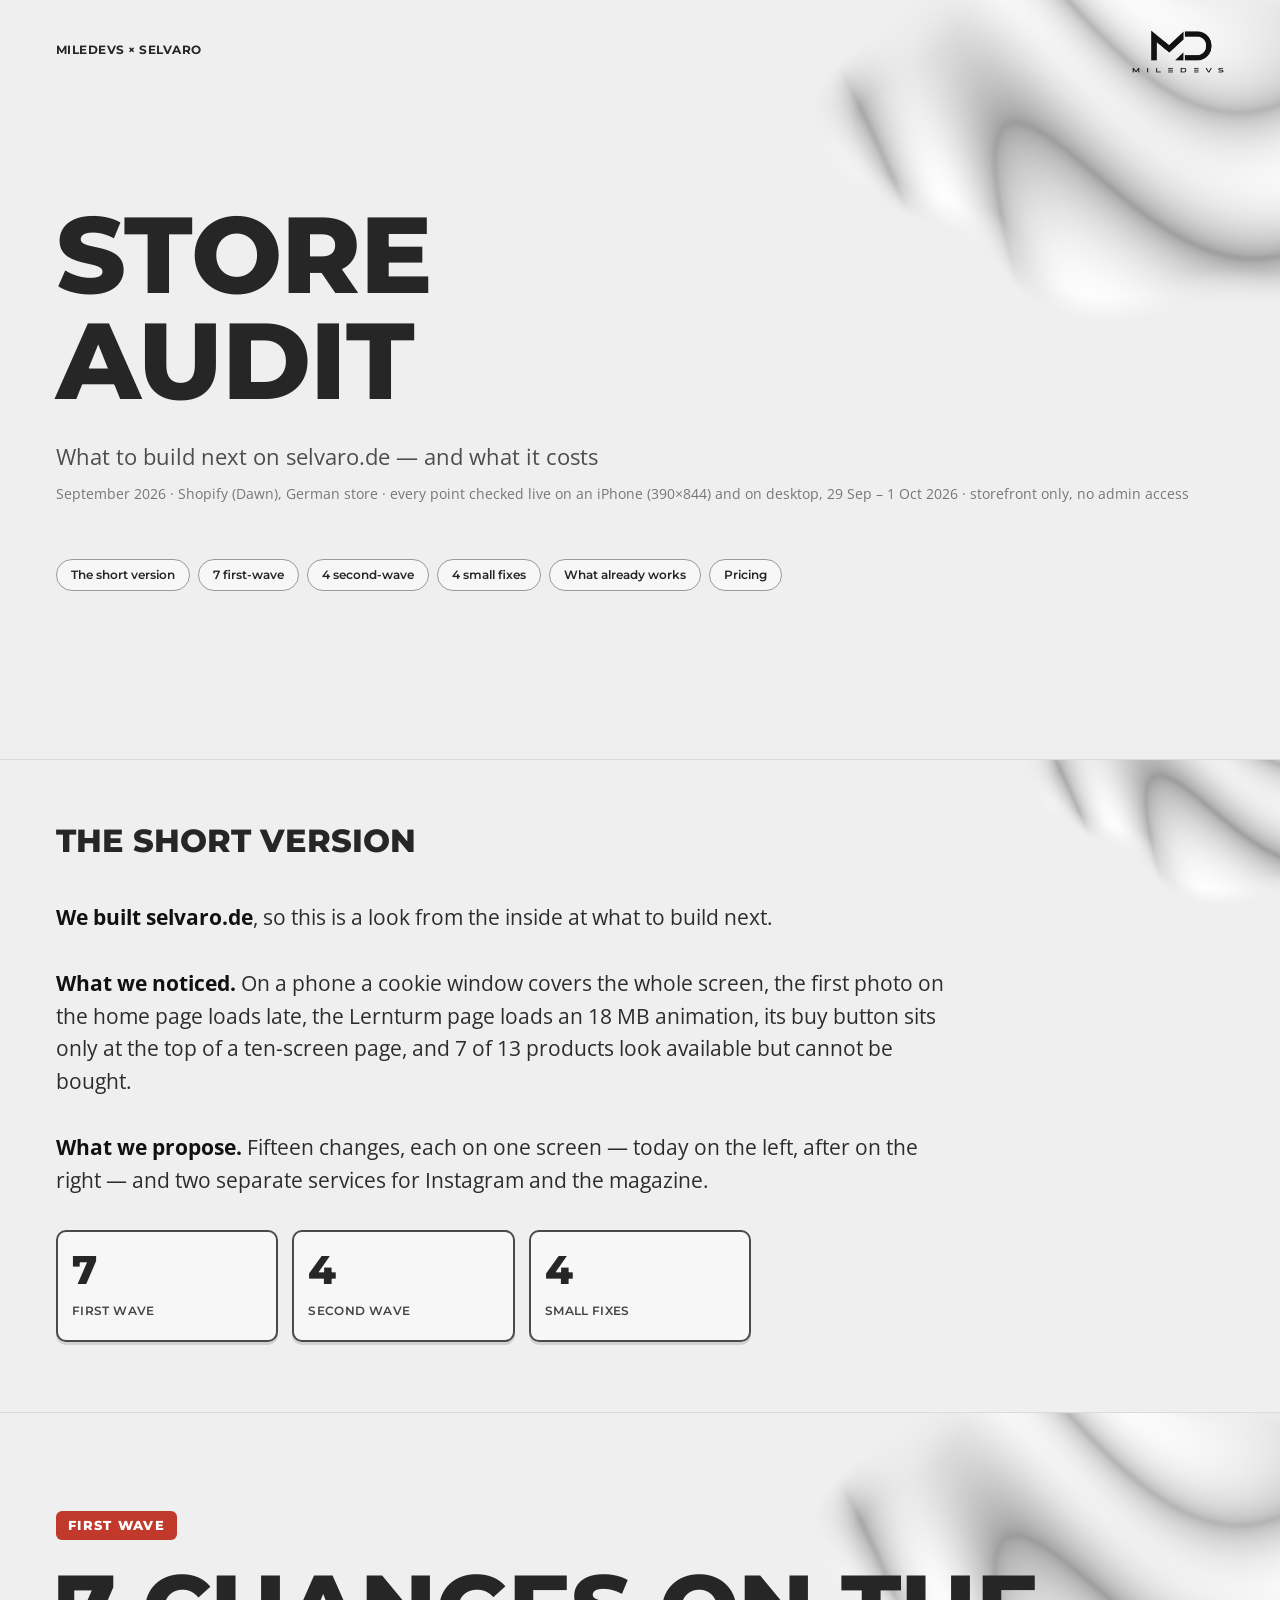
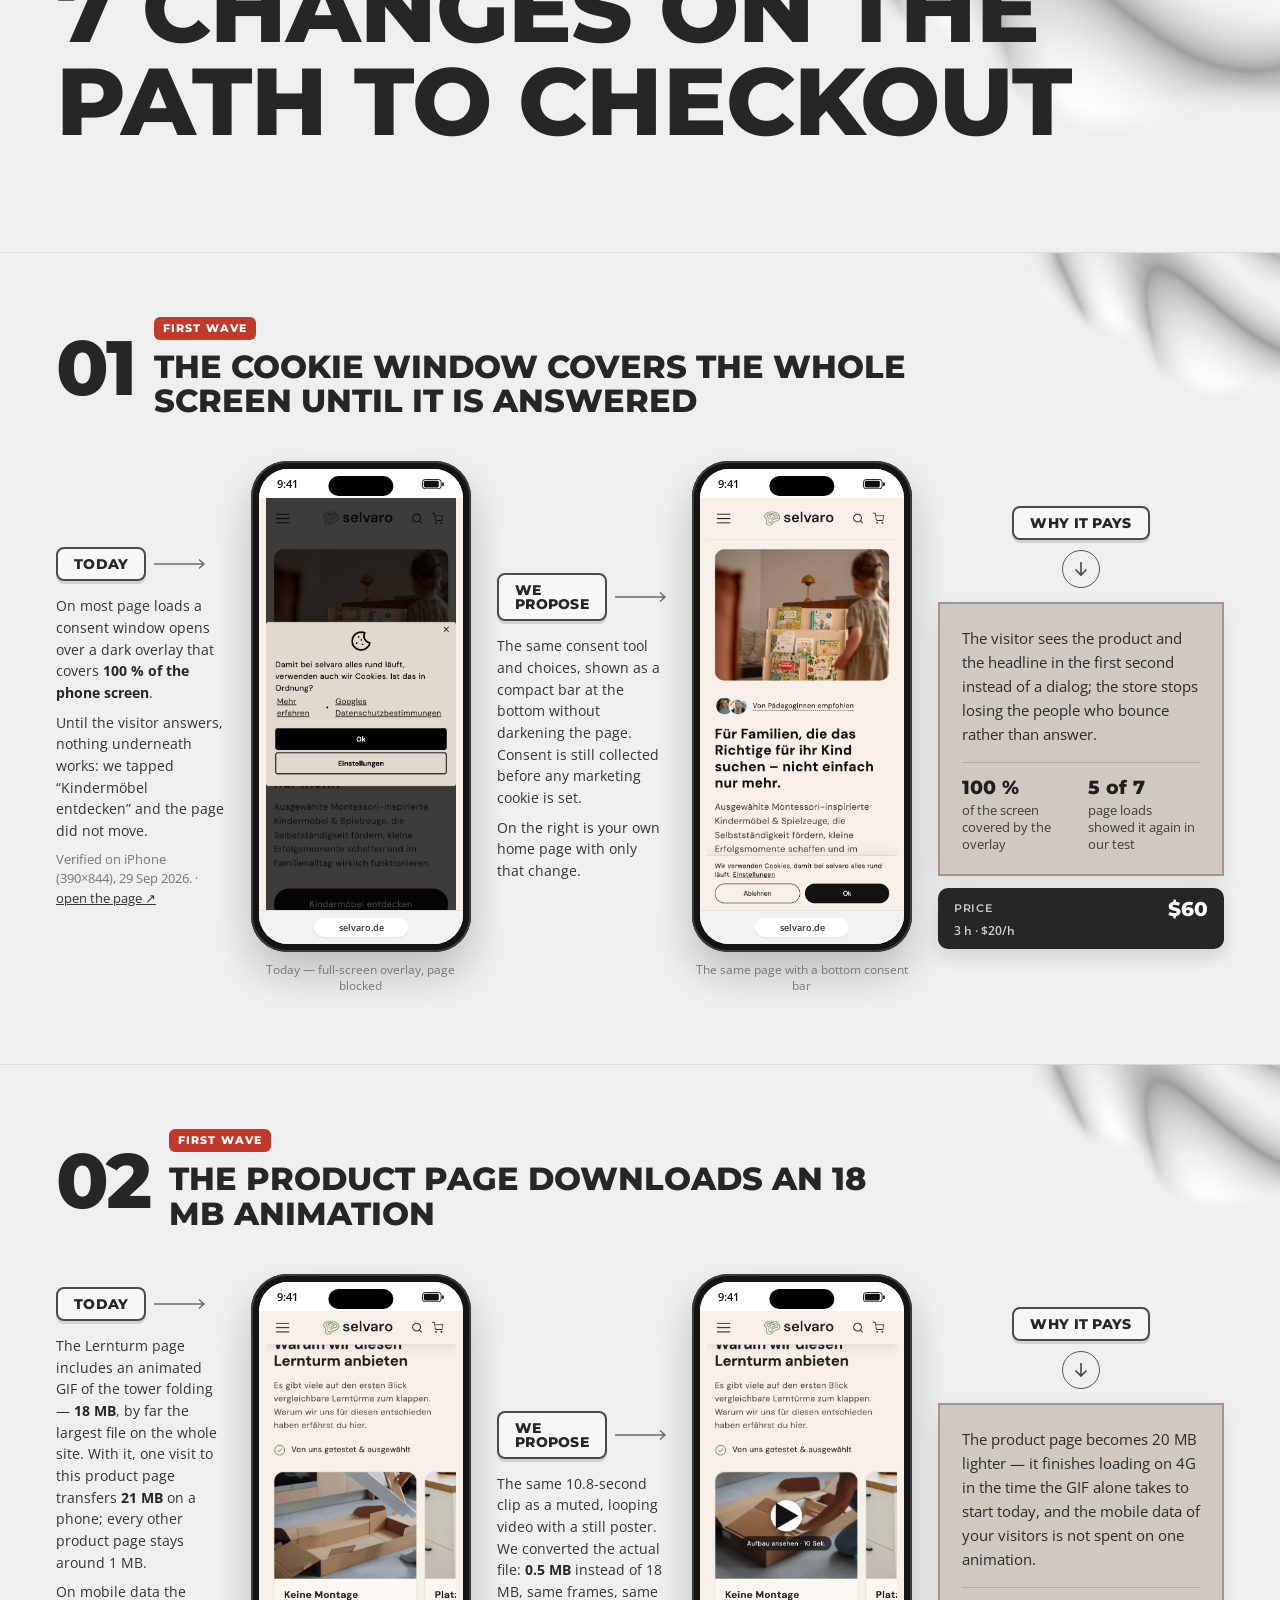
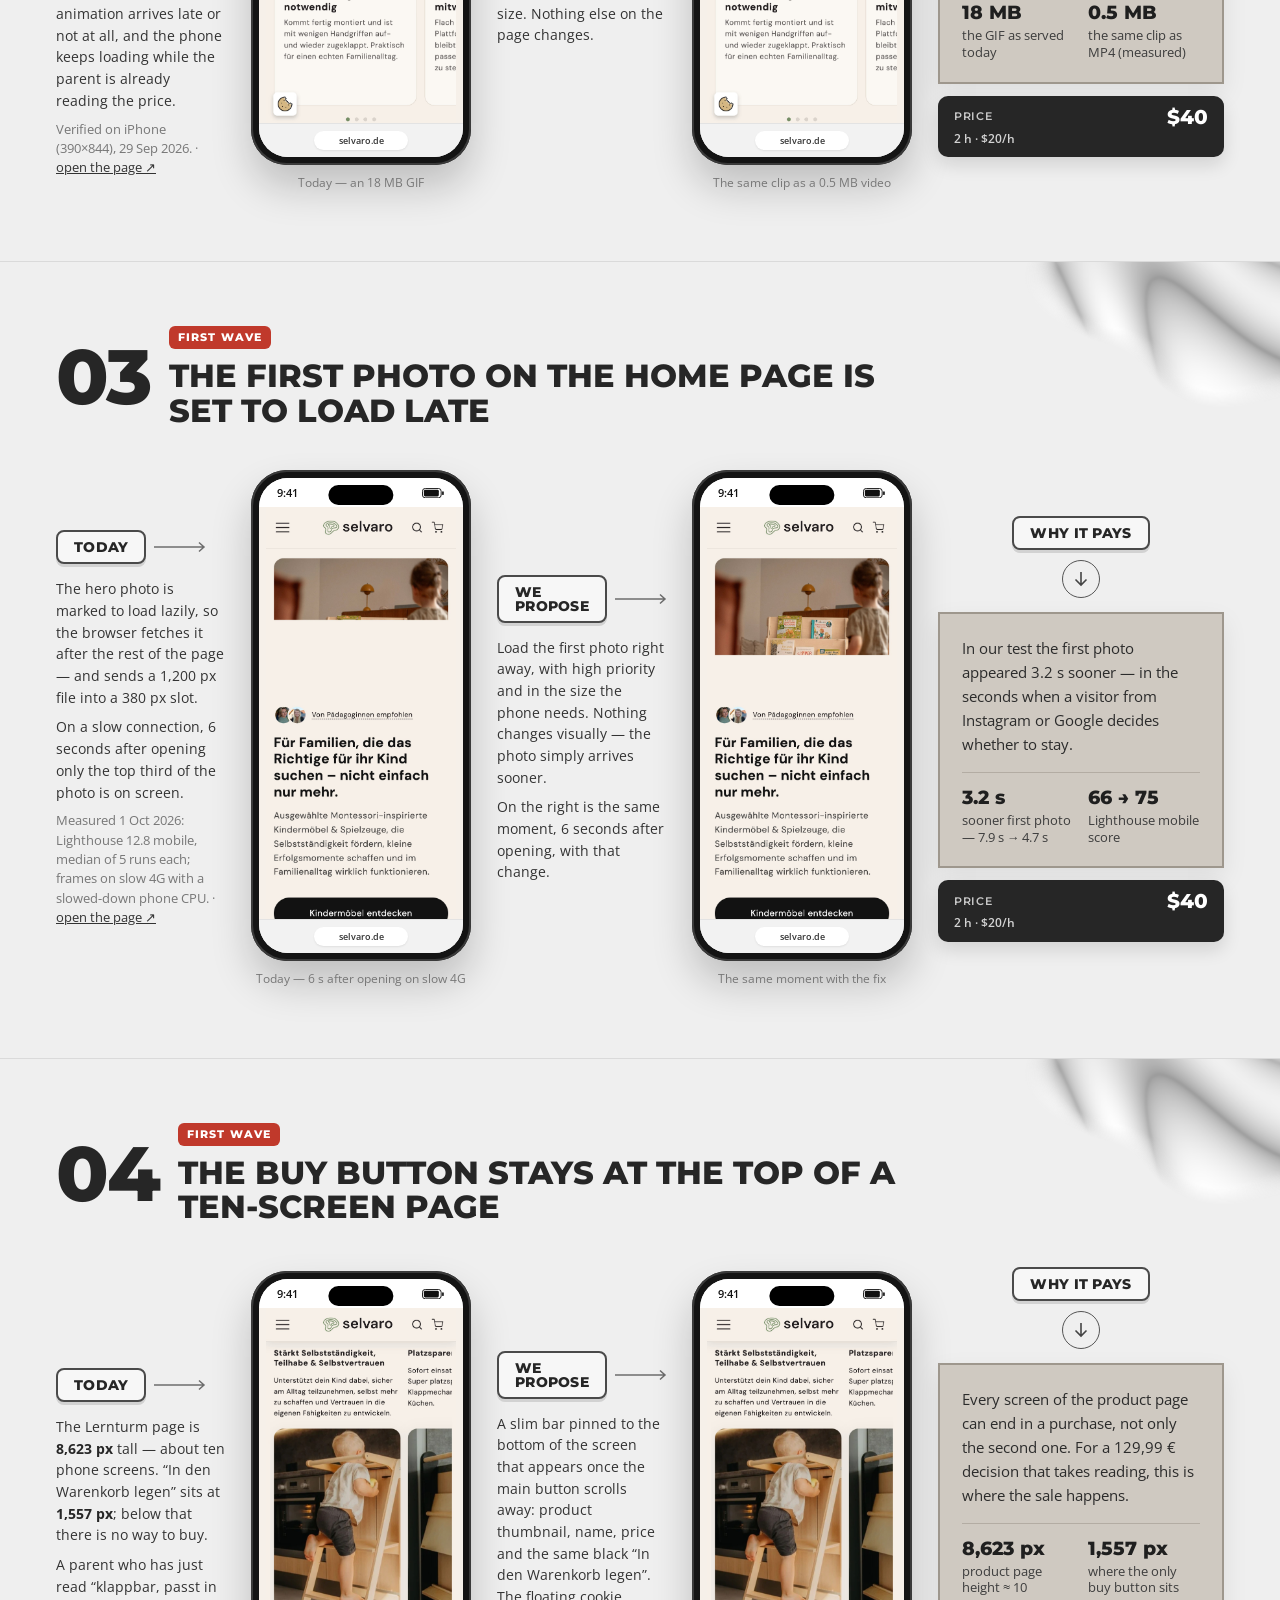
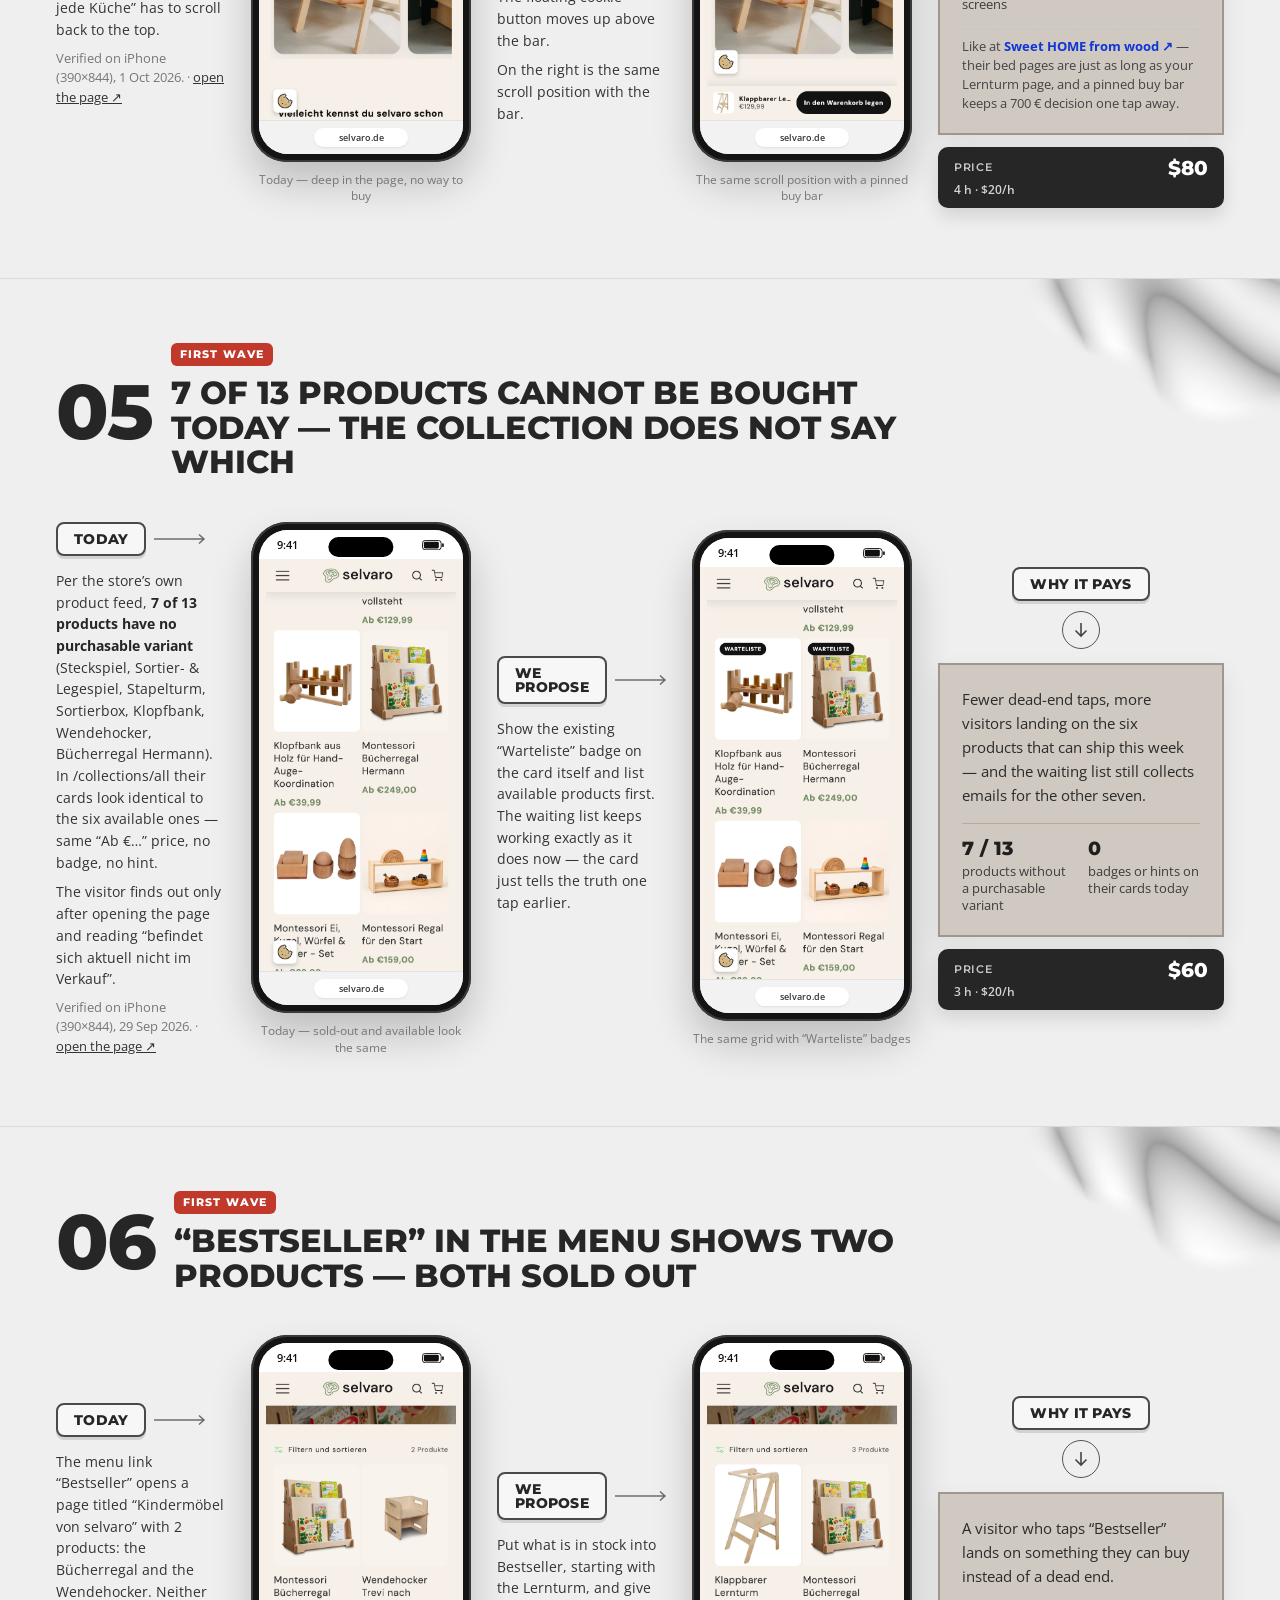
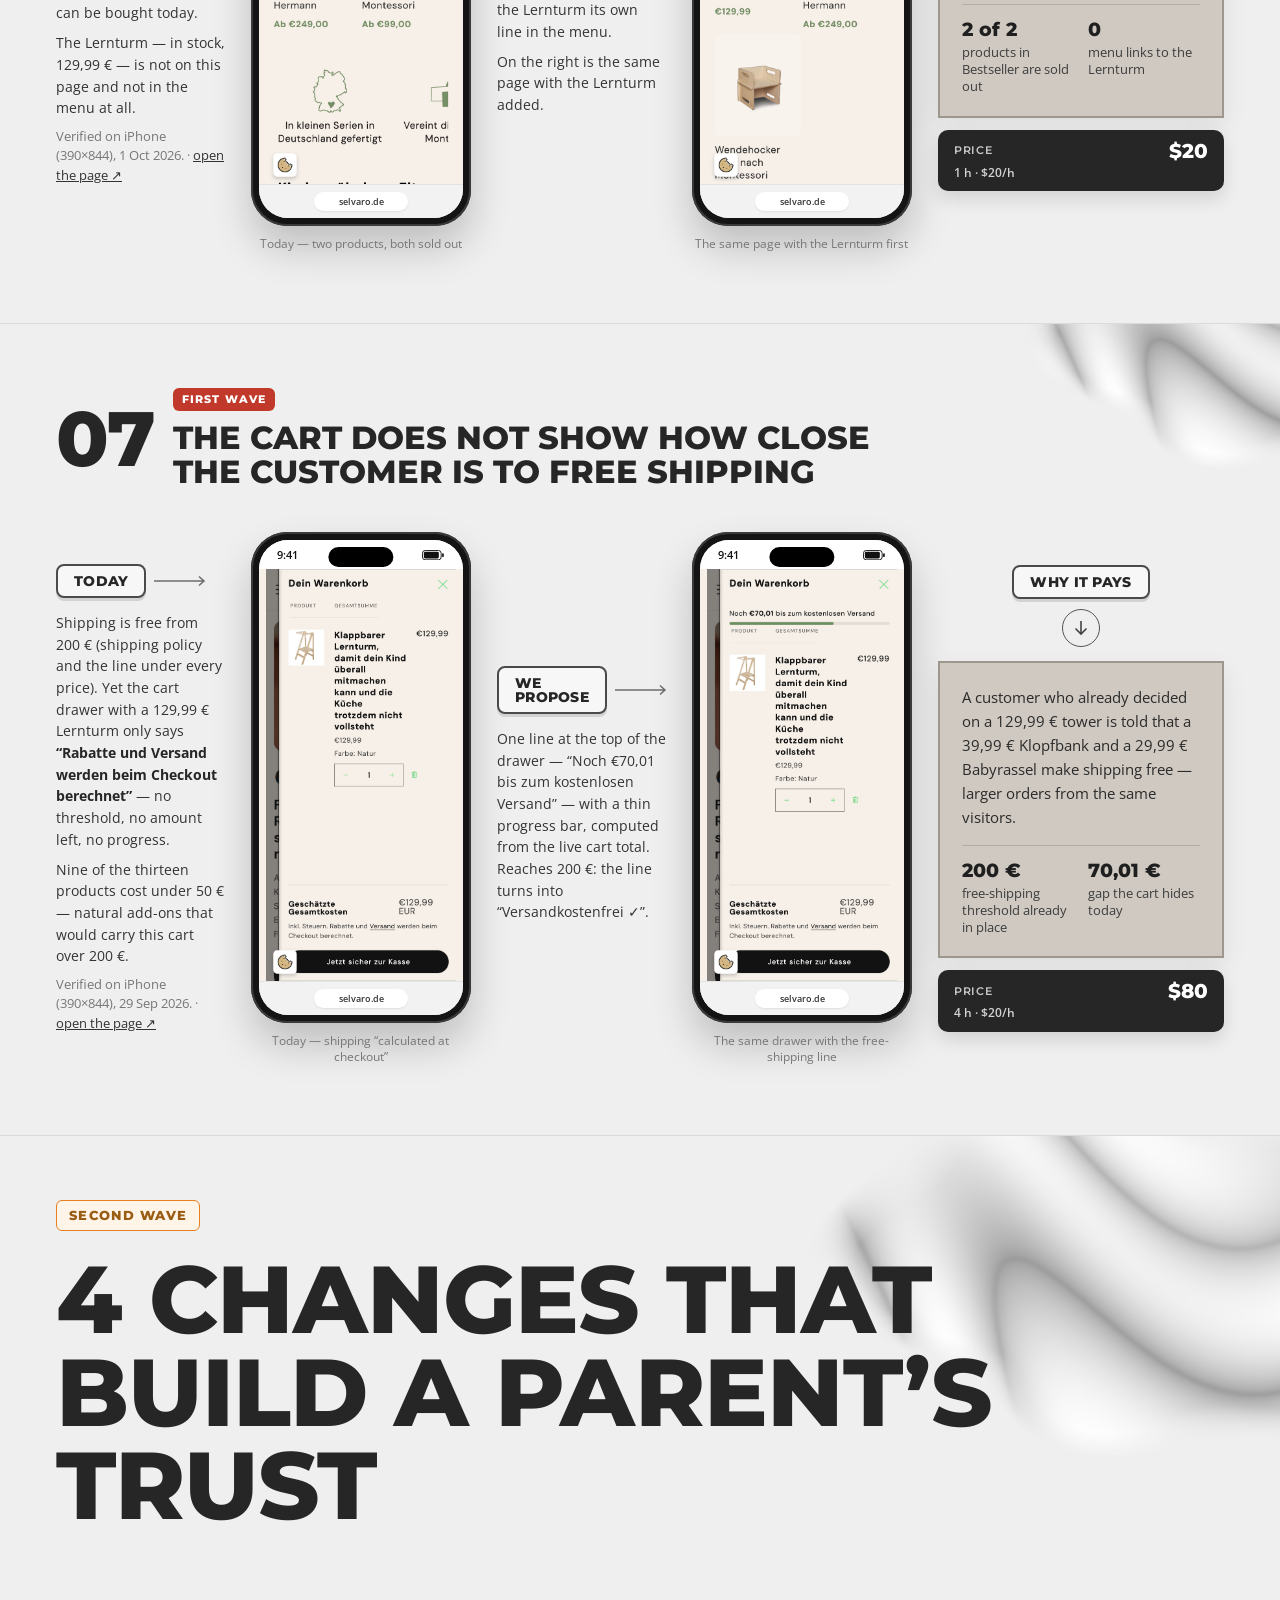
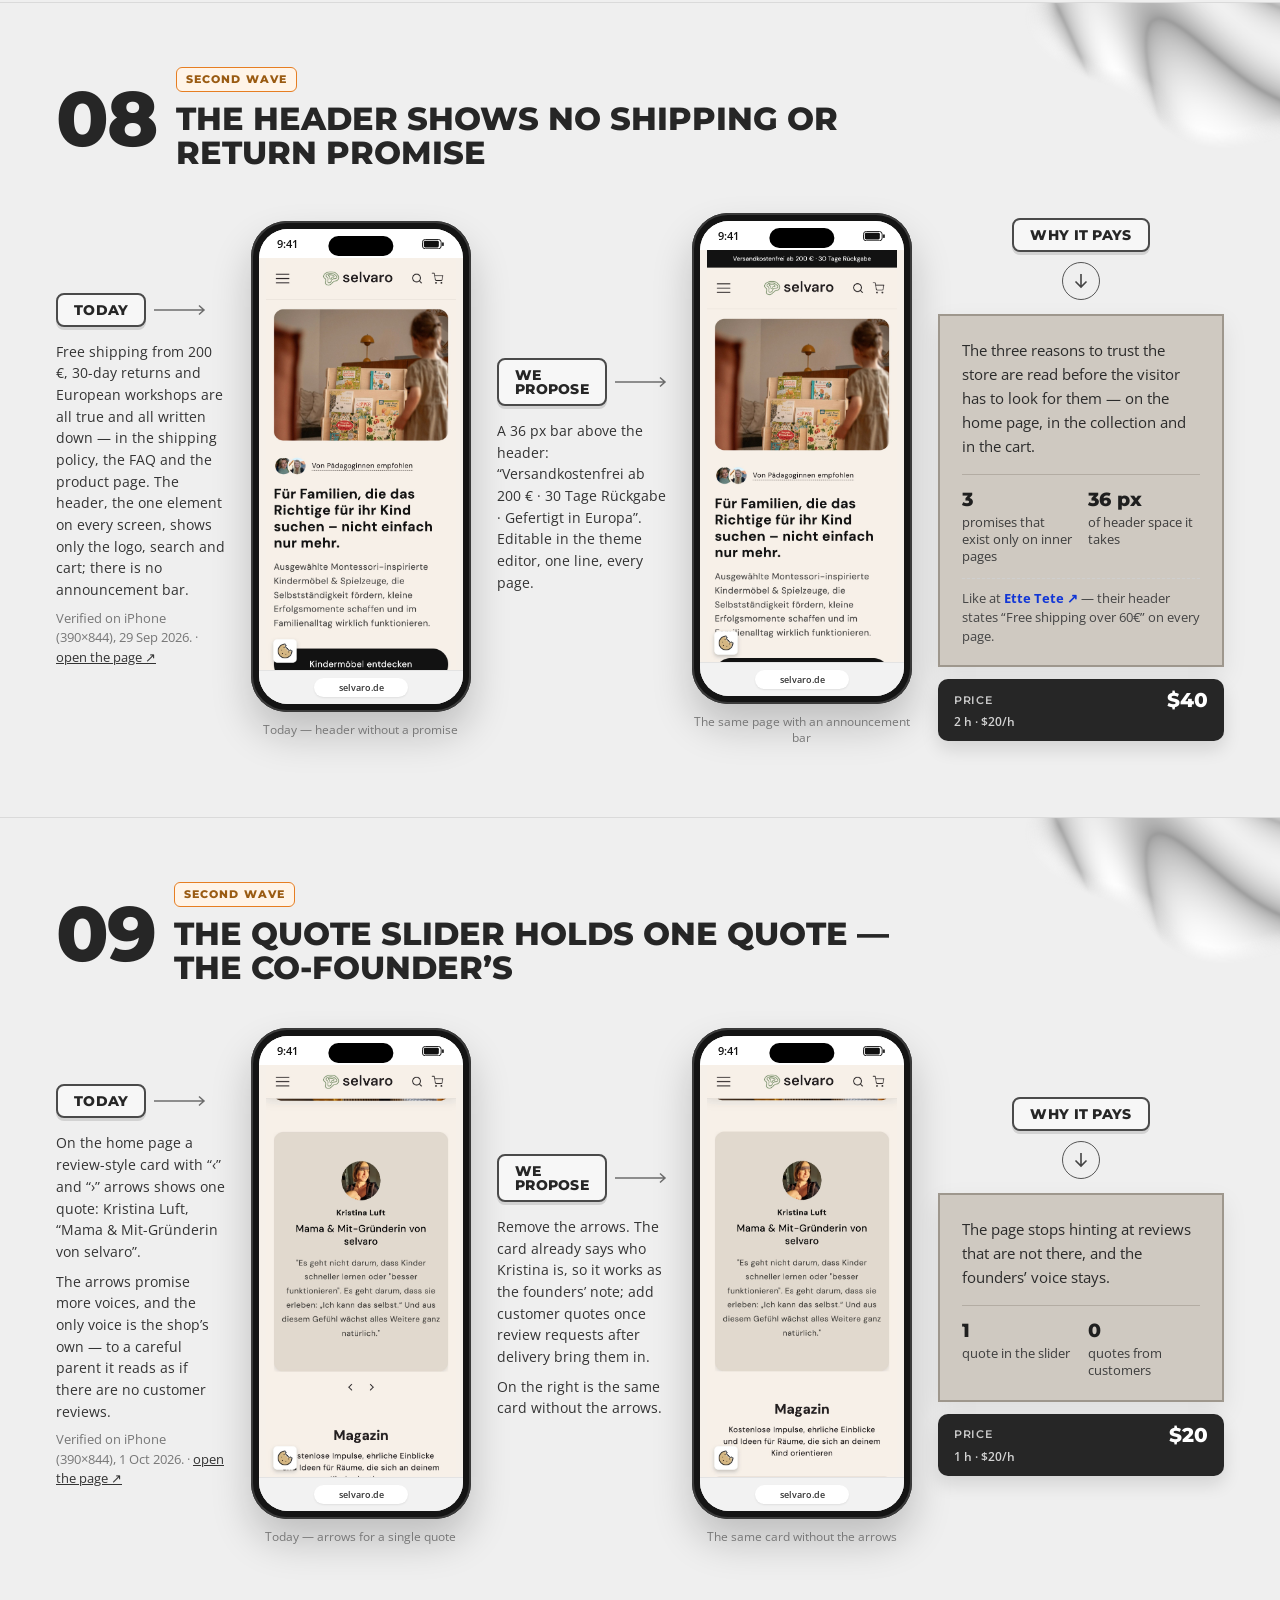
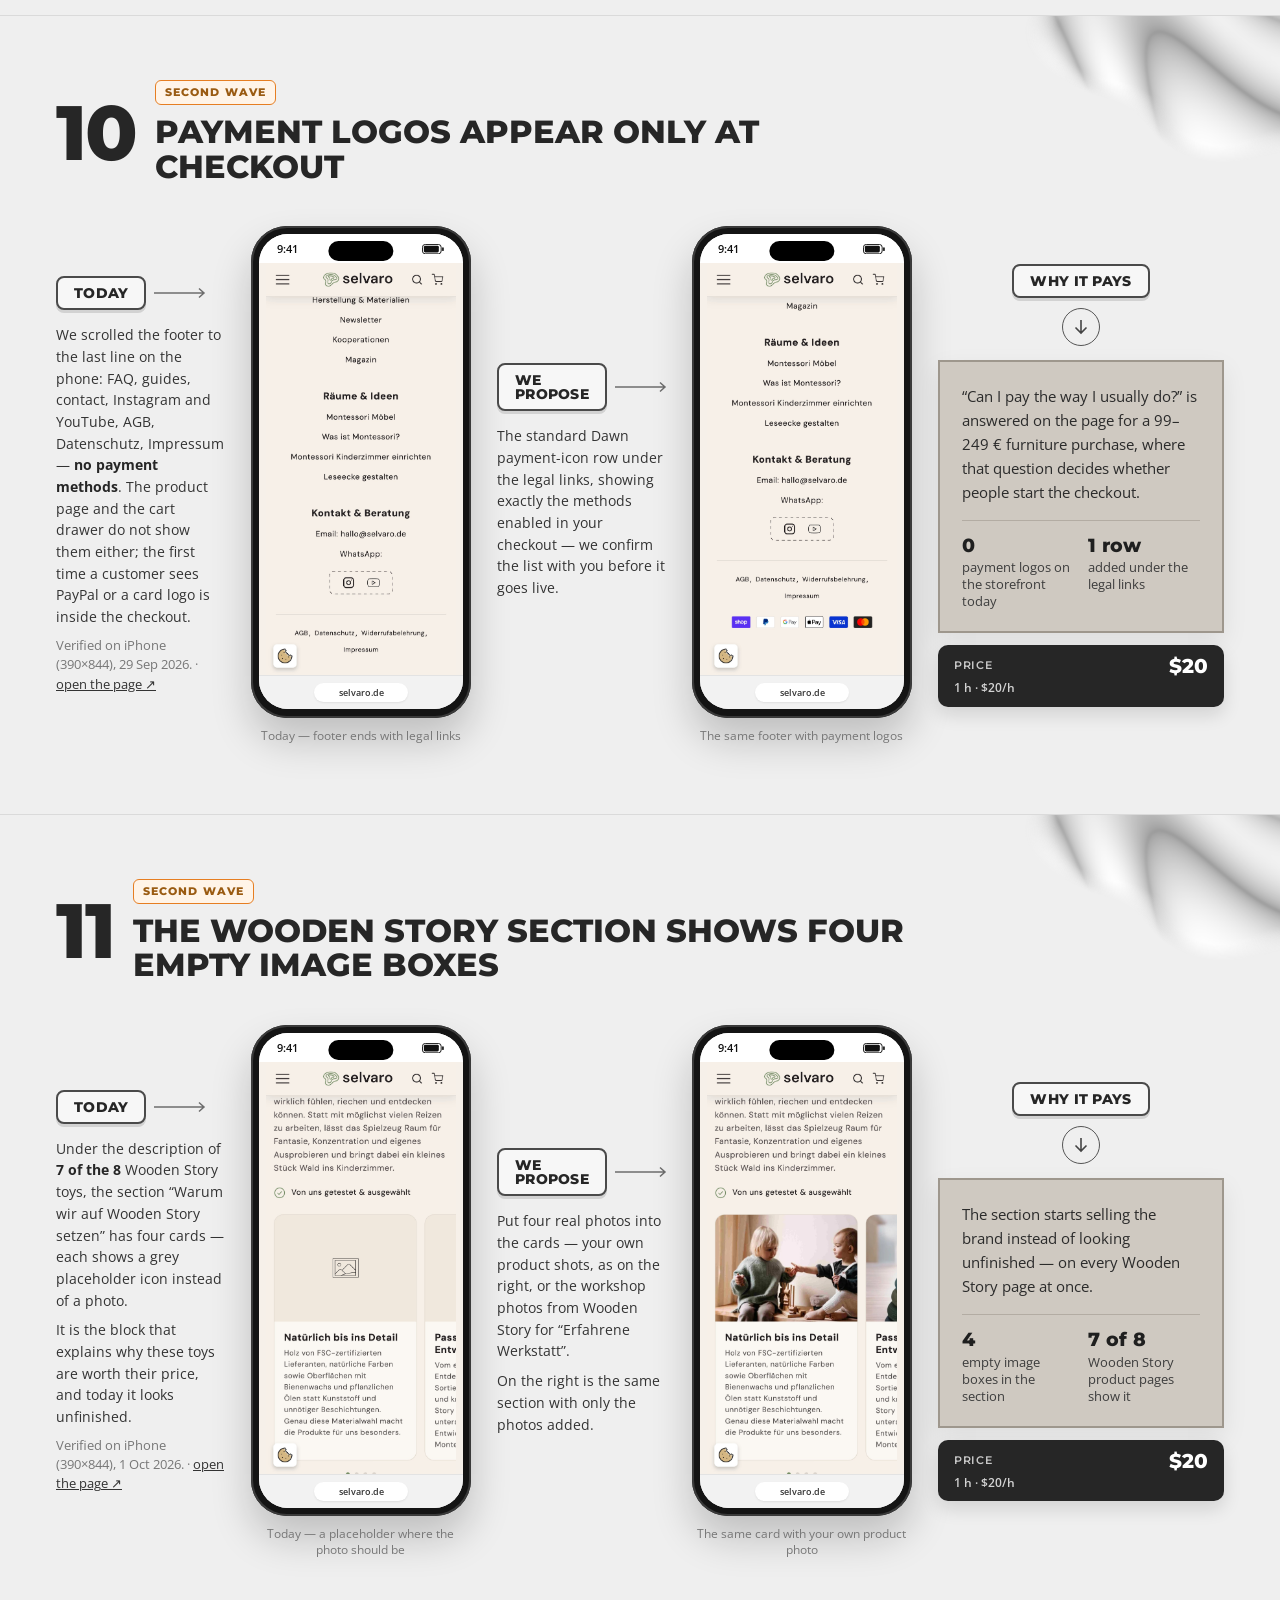
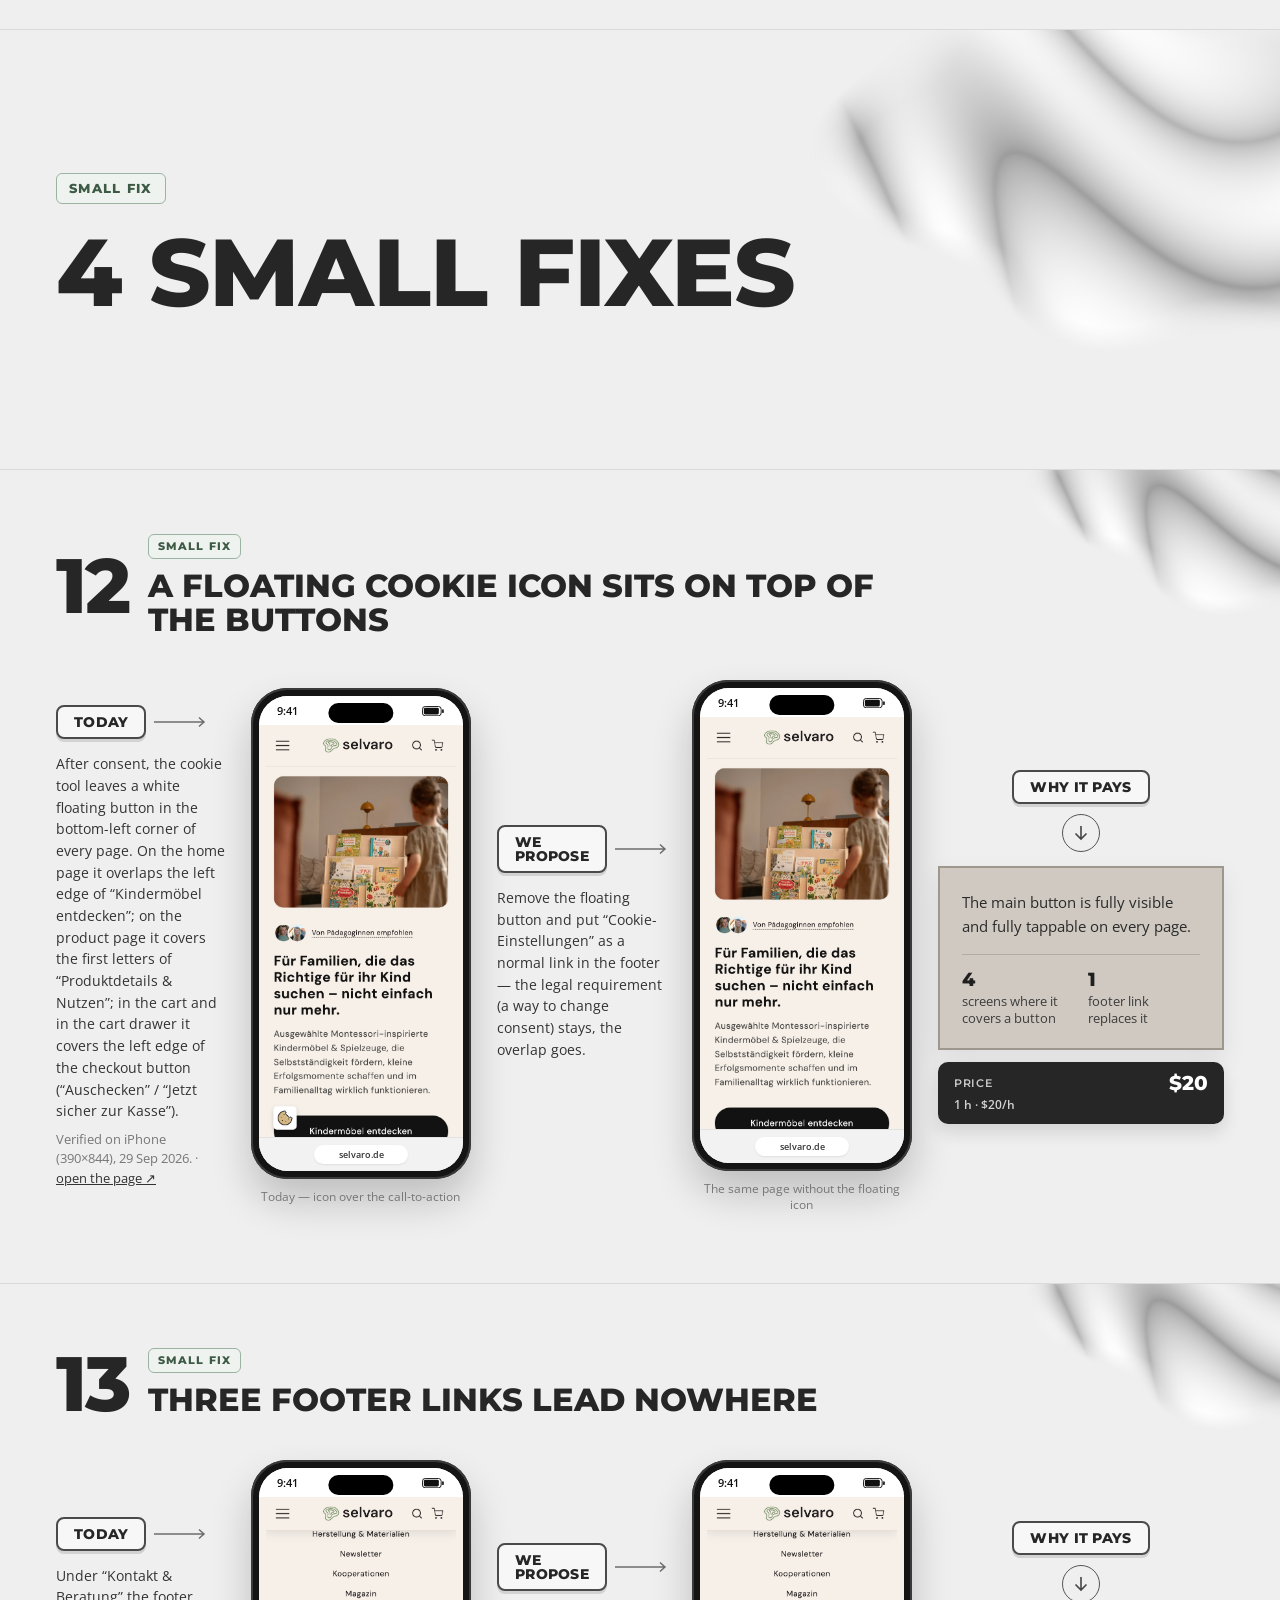
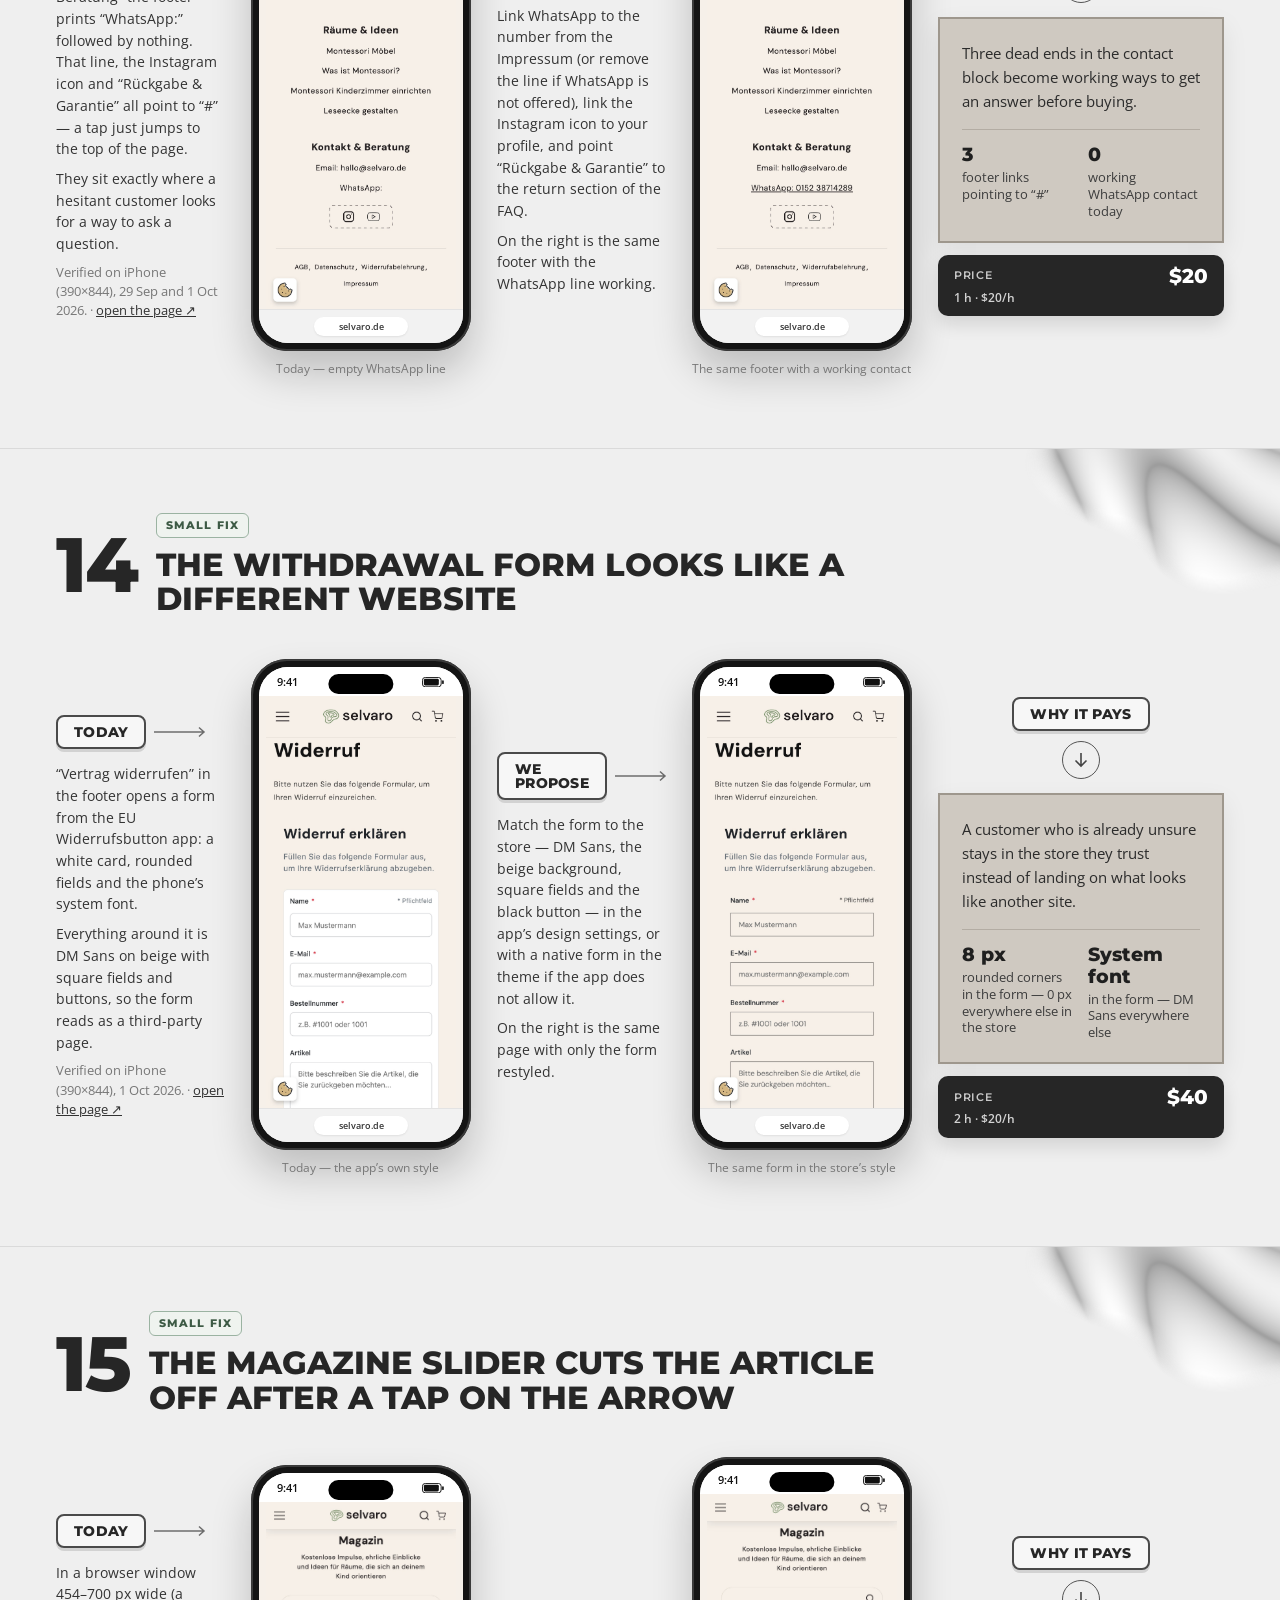
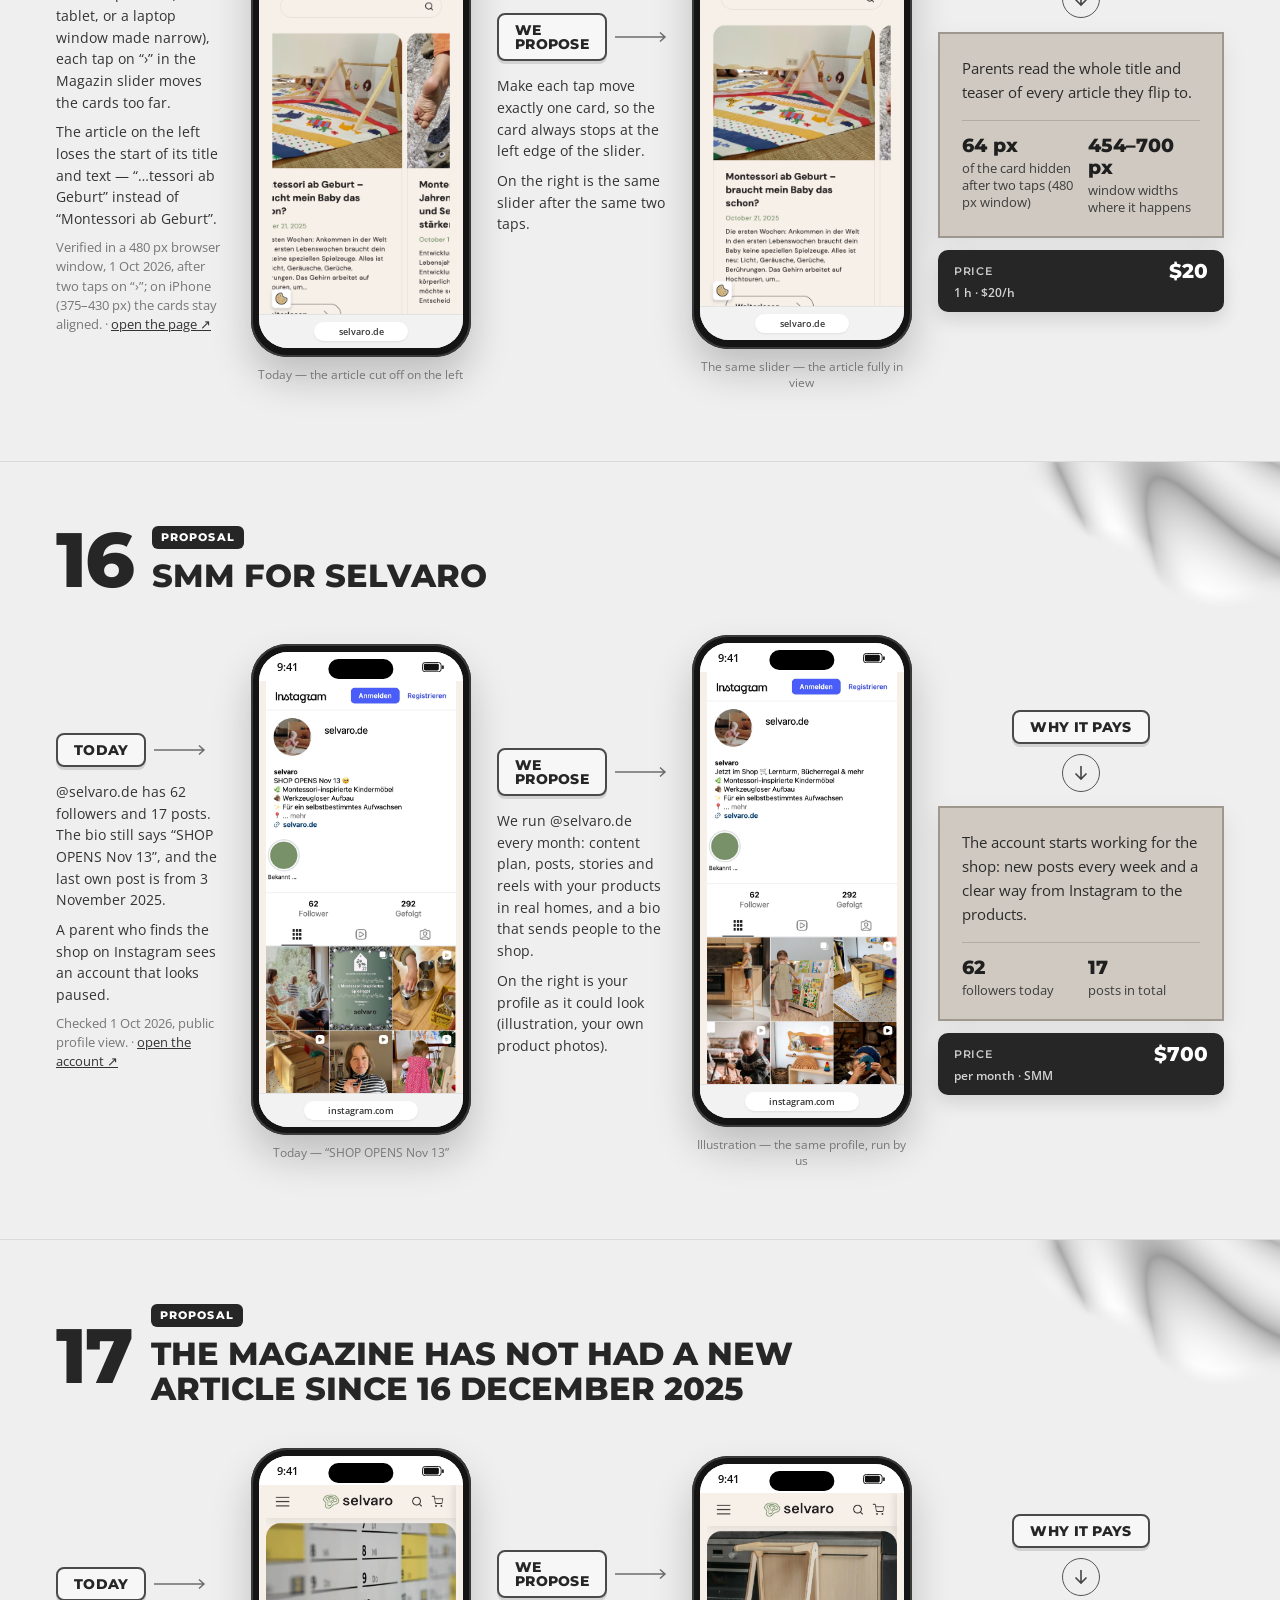
==== commit d63f45c3: "Anna 01.10: our prices back in USD at $20/h (store prices stay in €) Co-Authored-By: Claude Opus 5.5" ====
--- a/index.html
+++ b/index.html
@@ -1228,7 +1228,7 @@
     <div class="cardcol">
       <div class="benefit-top"><span class="pill">Why it pays</span><span class="arrow"><svg width="14" height="16" viewBox="0 0 14 16"><path d="M7 1v13M1.5 8.5 7 14l5.5-5.5" fill="none" stroke="#444" stroke-width="1.6"/></svg></span></div>
       <div class="card"><p>The visitor sees the product and the headline in the first second instead of a dialog; the store stops losing the people who bounce rather than answer.</p><div class="stats"><div><b>100 %</b><span>of the screen covered by the overlay</span></div><div><b>5 of 7</b><span>page loads showed it again in our test</span></div></div></div>
-      <div class="ptag"><span>Price</span><b>€60</b><em>3 h &#183; €20/h</em></div>
+      <div class="ptag"><span>Price</span><b>$60</b><em>3 h &#183; $20/h</em></div>
     </div>
   </div>
 </section>
@@ -1243,7 +1243,7 @@
     <div class="cardcol">
       <div class="benefit-top"><span class="pill">Why it pays</span><span class="arrow"><svg width="14" height="16" viewBox="0 0 14 16"><path d="M7 1v13M1.5 8.5 7 14l5.5-5.5" fill="none" stroke="#444" stroke-width="1.6"/></svg></span></div>
       <div class="card"><p>The product page becomes 20 MB lighter — it finishes loading on 4G in the time the GIF alone takes to start today, and the mobile data of your visitors is not spent on one animation.</p><div class="stats"><div><b>18 MB</b><span>the GIF as served today</span></div><div><b>0.5 MB</b><span>the same clip as MP4 (measured)</span></div></div></div>
-      <div class="ptag"><span>Price</span><b>€40</b><em>2 h &#183; €20/h</em></div>
+      <div class="ptag"><span>Price</span><b>$40</b><em>2 h &#183; $20/h</em></div>
     </div>
   </div>
 </section>
@@ -1259,7 +1259,7 @@
     <div class="cardcol">
       <div class="benefit-top"><span class="pill">Why it pays</span><span class="arrow"><svg width="14" height="16" viewBox="0 0 14 16"><path d="M7 1v13M1.5 8.5 7 14l5.5-5.5" fill="none" stroke="#444" stroke-width="1.6"/></svg></span></div>
       <div class="card"><p>In our test the first photo appeared 3.2 s sooner — in the seconds when a visitor from Instagram or Google decides whether to stay.</p><div class="stats"><div><b>3.2 s</b><span>sooner first photo — 7.9 s → 4.7 s</span></div><div><b>66 → 75</b><span>Lighthouse mobile score</span></div></div></div>
-      <div class="ptag"><span>Price</span><b>€40</b><em>2 h &#183; €20/h</em></div>
+      <div class="ptag"><span>Price</span><b>$40</b><em>2 h &#183; $20/h</em></div>
     </div>
   </div>
 </section>
@@ -1274,7 +1274,7 @@
     <div class="cardcol">
       <div class="benefit-top"><span class="pill">Why it pays</span><span class="arrow"><svg width="14" height="16" viewBox="0 0 14 16"><path d="M7 1v13M1.5 8.5 7 14l5.5-5.5" fill="none" stroke="#444" stroke-width="1.6"/></svg></span></div>
       <div class="card"><p>Every screen of the product page can end in a purchase, not only the second one. For a 129,99 € decision that takes reading, this is where the sale happens.</p><div class="stats"><div><b>8,623 px</b><span>product page height ≈ 10 screens</span></div><div><b>1,557 px</b><span>where the only buy button sits</span></div></div><div class="comp">Like at <a href="https://sweethomefromwood.com/products/kids-house-bed-on-legs-with-rails" target="_blank" rel="noopener">Sweet HOME from wood ↗</a> — their bed pages are just as long as your Lernturm page, and a pinned buy bar keeps a 700 € decision one tap away.</div></div>
-      <div class="ptag"><span>Price</span><b>€80</b><em>4 h &#183; €20/h</em></div>
+      <div class="ptag"><span>Price</span><b>$80</b><em>4 h &#183; $20/h</em></div>
     </div>
   </div>
 </section>
@@ -1289,7 +1289,7 @@
     <div class="cardcol">
       <div class="benefit-top"><span class="pill">Why it pays</span><span class="arrow"><svg width="14" height="16" viewBox="0 0 14 16"><path d="M7 1v13M1.5 8.5 7 14l5.5-5.5" fill="none" stroke="#444" stroke-width="1.6"/></svg></span></div>
       <div class="card"><p>Fewer dead-end taps, more visitors landing on the six products that can ship this week — and the waiting list still collects emails for the other seven.</p><div class="stats"><div><b>7 / 13</b><span>products without a purchasable variant</span></div><div><b>0</b><span>badges or hints on their cards today</span></div></div></div>
-      <div class="ptag"><span>Price</span><b>€60</b><em>3 h &#183; €20/h</em></div>
+      <div class="ptag"><span>Price</span><b>$60</b><em>3 h &#183; $20/h</em></div>
     </div>
   </div>
 </section>
@@ -1305,7 +1305,7 @@
     <div class="cardcol">
       <div class="benefit-top"><span class="pill">Why it pays</span><span class="arrow"><svg width="14" height="16" viewBox="0 0 14 16"><path d="M7 1v13M1.5 8.5 7 14l5.5-5.5" fill="none" stroke="#444" stroke-width="1.6"/></svg></span></div>
       <div class="card"><p>A visitor who taps “Bestseller” lands on something they can buy instead of a dead end.</p><div class="stats"><div><b>2 of 2</b><span>products in Bestseller are sold out</span></div><div><b>0</b><span>menu links to the Lernturm</span></div></div></div>
-      <div class="ptag"><span>Price</span><b>€20</b><em>1 h &#183; €20/h</em></div>
+      <div class="ptag"><span>Price</span><b>$20</b><em>1 h &#183; $20/h</em></div>
     </div>
   </div>
 </section>
@@ -1320,7 +1320,7 @@
     <div class="cardcol">
       <div class="benefit-top"><span class="pill">Why it pays</span><span class="arrow"><svg width="14" height="16" viewBox="0 0 14 16"><path d="M7 1v13M1.5 8.5 7 14l5.5-5.5" fill="none" stroke="#444" stroke-width="1.6"/></svg></span></div>
       <div class="card"><p>A customer who already decided on a 129,99 € tower is told that a 39,99 € Klopfbank and a 29,99 € Babyrassel make shipping free — larger orders from the same visitors.</p><div class="stats"><div><b>200 €</b><span>free-shipping threshold already in place</span></div><div><b>70,01 €</b><span>gap the cart hides today</span></div></div></div>
-      <div class="ptag"><span>Price</span><b>€80</b><em>4 h &#183; €20/h</em></div>
+      <div class="ptag"><span>Price</span><b>$80</b><em>4 h &#183; $20/h</em></div>
     </div>
   </div>
 </section>
@@ -1340,7 +1340,7 @@
     <div class="cardcol">
       <div class="benefit-top"><span class="pill">Why it pays</span><span class="arrow"><svg width="14" height="16" viewBox="0 0 14 16"><path d="M7 1v13M1.5 8.5 7 14l5.5-5.5" fill="none" stroke="#444" stroke-width="1.6"/></svg></span></div>
       <div class="card"><p>The three reasons to trust the store are read before the visitor has to look for them — on the home page, in the collection and in the cart.</p><div class="stats"><div><b>3</b><span>promises that exist only on inner pages</span></div><div><b>36 px</b><span>of header space it takes</span></div></div><div class="comp">Like at <a href="https://ettetete.com/" target="_blank" rel="noopener">Ette Tete ↗</a> — their header states “Free shipping over 60€” on every page.</div></div>
-      <div class="ptag"><span>Price</span><b>€40</b><em>2 h &#183; €20/h</em></div>
+      <div class="ptag"><span>Price</span><b>$40</b><em>2 h &#183; $20/h</em></div>
     </div>
   </div>
 </section>
@@ -1355,7 +1355,7 @@
     <div class="cardcol">
       <div class="benefit-top"><span class="pill">Why it pays</span><span class="arrow"><svg width="14" height="16" viewBox="0 0 14 16"><path d="M7 1v13M1.5 8.5 7 14l5.5-5.5" fill="none" stroke="#444" stroke-width="1.6"/></svg></span></div>
       <div class="card"><p>The page stops hinting at reviews that are not there, and the founders’ voice stays.</p><div class="stats"><div><b>1</b><span>quote in the slider</span></div><div><b>0</b><span>quotes from customers</span></div></div></div>
-      <div class="ptag"><span>Price</span><b>€20</b><em>1 h &#183; €20/h</em></div>
+      <div class="ptag"><span>Price</span><b>$20</b><em>1 h &#183; $20/h</em></div>
     </div>
   </div>
 </section>
@@ -1370,7 +1370,7 @@
     <div class="cardcol">
       <div class="benefit-top"><span class="pill">Why it pays</span><span class="arrow"><svg width="14" height="16" viewBox="0 0 14 16"><path d="M7 1v13M1.5 8.5 7 14l5.5-5.5" fill="none" stroke="#444" stroke-width="1.6"/></svg></span></div>
       <div class="card"><p>“Can I pay the way I usually do?” is answered on the page for a 99–249 € furniture purchase, where that question decides whether people start the checkout.</p><div class="stats"><div><b>0</b><span>payment logos on the storefront today</span></div><div><b>1 row</b><span>added under the legal links</span></div></div></div>
-      <div class="ptag"><span>Price</span><b>€20</b><em>1 h &#183; €20/h</em></div>
+      <div class="ptag"><span>Price</span><b>$20</b><em>1 h &#183; $20/h</em></div>
     </div>
   </div>
 </section>
@@ -1386,7 +1386,7 @@
     <div class="cardcol">
       <div class="benefit-top"><span class="pill">Why it pays</span><span class="arrow"><svg width="14" height="16" viewBox="0 0 14 16"><path d="M7 1v13M1.5 8.5 7 14l5.5-5.5" fill="none" stroke="#444" stroke-width="1.6"/></svg></span></div>
       <div class="card"><p>The section starts selling the brand instead of looking unfinished — on every Wooden Story page at once.</p><div class="stats"><div><b>4</b><span>empty image boxes in the section</span></div><div><b>7 of 8</b><span>Wooden Story product pages show it</span></div></div></div>
-      <div class="ptag"><span>Price</span><b>€20</b><em>1 h &#183; €20/h</em></div>
+      <div class="ptag"><span>Price</span><b>$20</b><em>1 h &#183; $20/h</em></div>
     </div>
   </div>
 </section>
@@ -1406,7 +1406,7 @@
     <div class="cardcol">
       <div class="benefit-top"><span class="pill">Why it pays</span><span class="arrow"><svg width="14" height="16" viewBox="0 0 14 16"><path d="M7 1v13M1.5 8.5 7 14l5.5-5.5" fill="none" stroke="#444" stroke-width="1.6"/></svg></span></div>
       <div class="card"><p>The main button is fully visible and fully tappable on every page.</p><div class="stats"><div><b>4</b><span>screens where it covers a button</span></div><div><b>1</b><span>footer link replaces it</span></div></div></div>
-      <div class="ptag"><span>Price</span><b>€20</b><em>1 h &#183; €20/h</em></div>
+      <div class="ptag"><span>Price</span><b>$20</b><em>1 h &#183; $20/h</em></div>
     </div>
   </div>
 </section>
@@ -1421,7 +1421,7 @@
     <div class="cardcol">
       <div class="benefit-top"><span class="pill">Why it pays</span><span class="arrow"><svg width="14" height="16" viewBox="0 0 14 16"><path d="M7 1v13M1.5 8.5 7 14l5.5-5.5" fill="none" stroke="#444" stroke-width="1.6"/></svg></span></div>
       <div class="card"><p>Three dead ends in the contact block become working ways to get an answer before buying.</p><div class="stats"><div><b>3</b><span>footer links pointing to “#”</span></div><div><b>0</b><span>working WhatsApp contact today</span></div></div></div>
-      <div class="ptag"><span>Price</span><b>€20</b><em>1 h &#183; €20/h</em></div>
+      <div class="ptag"><span>Price</span><b>$20</b><em>1 h &#183; $20/h</em></div>
     </div>
   </div>
 </section>
@@ -1437,7 +1437,7 @@
     <div class="cardcol">
       <div class="benefit-top"><span class="pill">Why it pays</span><span class="arrow"><svg width="14" height="16" viewBox="0 0 14 16"><path d="M7 1v13M1.5 8.5 7 14l5.5-5.5" fill="none" stroke="#444" stroke-width="1.6"/></svg></span></div>
       <div class="card"><p>A customer who is already unsure stays in the store they trust instead of landing on what looks like another site.</p><div class="stats"><div><b>8 px</b><span>rounded corners in the form — 0 px everywhere else in the store</span></div><div><b>System font</b><span>in the form — DM Sans everywhere else</span></div></div></div>
-      <div class="ptag"><span>Price</span><b>€40</b><em>2 h &#183; €20/h</em></div>
+      <div class="ptag"><span>Price</span><b>$40</b><em>2 h &#183; $20/h</em></div>
     </div>
   </div>
 </section>
@@ -1453,7 +1453,7 @@
     <div class="cardcol">
       <div class="benefit-top"><span class="pill">Why it pays</span><span class="arrow"><svg width="14" height="16" viewBox="0 0 14 16"><path d="M7 1v13M1.5 8.5 7 14l5.5-5.5" fill="none" stroke="#444" stroke-width="1.6"/></svg></span></div>
       <div class="card"><p>Parents read the whole title and teaser of every article they flip to.</p><div class="stats"><div><b>64 px</b><span>of the card hidden after two taps (480 px window)</span></div><div><b>454–700 px</b><span>window widths where it happens</span></div></div></div>
-      <div class="ptag"><span>Price</span><b>€20</b><em>1 h &#183; €20/h</em></div>
+      <div class="ptag"><span>Price</span><b>$20</b><em>1 h &#183; $20/h</em></div>
     </div>
   </div>
 </section>
@@ -1469,7 +1469,7 @@
     <div class="cardcol">
       <div class="benefit-top"><span class="pill">Why it pays</span><span class="arrow"><svg width="14" height="16" viewBox="0 0 14 16"><path d="M7 1v13M1.5 8.5 7 14l5.5-5.5" fill="none" stroke="#444" stroke-width="1.6"/></svg></span></div>
       <div class="card"><p>The account starts working for the shop: new posts every week and a clear way from Instagram to the products.</p><div class="stats"><div><b>62</b><span>followers today</span></div><div><b>17</b><span>posts in total</span></div></div></div>
-      <div class="ptag"><span>Price</span><b>€700</b><em>per month · SMM</em></div>
+      <div class="ptag"><span>Price</span><b>$700</b><em>per month · SMM</em></div>
     </div>
   </div>
 </section>
@@ -1484,8 +1484,8 @@
     <div class="v2"><div><div class="phone"><div class="screen"><div class="island"></div><div class="sbar"><span>9:41</span><svg viewBox="0 0 24 11"><rect x=".5" y=".5" width="20" height="10" rx="3" fill="none" stroke="#111"/><rect x="2" y="2" width="16" height="7" rx="1.5" fill="#111"/><rect x="21.5" y="3.5" width="1.8" height="4" rx=".9" fill="#111"/></svg></div><div class="view"><img class="shot" src="img/fix-magazin-m.jpg" alt=""></div><div class="url"><span>selvaro.de</span></div></div></div><div class="cap">Example — a new article on top</div></div></div>
     <div class="cardcol">
       <div class="benefit-top"><span class="pill">Why it pays</span><span class="arrow"><svg width="14" height="16" viewBox="0 0 14 16"><path d="M7 1v13M1.5 8.5 7 14l5.5-5.5" fill="none" stroke="#444" stroke-width="1.6"/></svg></span></div>
-      <div class="card"><p>A steady stream of articles without hiring a copywriter; first AI-search citations usually appear in 2–4 weeks.</p><div class="stats"><div><b>€1,110</b><span>first year — setup plus 12 months</span></div><div><b>365</b><span>articles a year at a daily rhythm</span></div></div></div>
-      <div class="ptag"><span>Price</span><b>€750</b><em>setup + €30 / month</em></div>
+      <div class="card"><p>A steady stream of articles without hiring a copywriter; first AI-search citations usually appear in 2–4 weeks.</p><div class="stats"><div><b>$1,110</b><span>first year — setup plus 12 months</span></div><div><b>365</b><span>articles a year at a daily rhythm</span></div></div></div>
+      <div class="ptag"><span>Price</span><b>$750</b><em>setup + $30 / month</em></div>
     </div>
   </div>
 </section>
@@ -1510,9 +1510,9 @@
   <img class="silk sm" src="img/silk.png" alt="">
   <div class="shead"><h2>Pricing</h2></div>
   <div class="plist" style="max-width:900px;margin-top:10px">
-    <div class="prow" style="padding:22px 0;align-items:baseline"><i></i><span style="font:700 24px/1.3 'Montserrat',sans-serif">Store improvements</span><em style="font-size:15px">29 h · €20/h · items 01–15</em><b style="font-size:28px">€580</b></div>
-    <div class="prow prop" style="padding:22px 0;align-items:baseline"><i></i><span style="font:700 24px/1.3 'Montserrat',sans-serif">SMM for selvaro</span><em style="font-size:15px">per month</em><b style="font-size:28px">€700</b></div>
-    <div class="prow prop" style="padding:22px 0;align-items:baseline"><i></i><span style="font:700 24px/1.3 'Montserrat',sans-serif">Product — blog posting</span><em style="font-size:15px">setup + €30 / month</em><b style="font-size:28px">€750</b></div>
+    <div class="prow" style="padding:22px 0;align-items:baseline"><i></i><span style="font:700 24px/1.3 'Montserrat',sans-serif">Store improvements</span><em style="font-size:15px">29 h · $20/h · items 01–15</em><b style="font-size:28px">$580</b></div>
+    <div class="prow prop" style="padding:22px 0;align-items:baseline"><i></i><span style="font:700 24px/1.3 'Montserrat',sans-serif">SMM for selvaro</span><em style="font-size:15px">per month</em><b style="font-size:28px">$700</b></div>
+    <div class="prow prop" style="padding:22px 0;align-items:baseline"><i></i><span style="font:700 24px/1.3 'Montserrat',sans-serif">Product — blog posting</span><em style="font-size:15px">setup + $30 / month</em><b style="font-size:28px">$750</b></div>
   </div>
 </section>
 
@@ -1520,7 +1520,7 @@
   <img class="silk sm" src="img/silk.png" alt="">
   <img src="img/logo-md.png" alt="MileDevs">
   <h2>Next step</h2>
-  <p>We agree on the five first-wave items and start there — the cookie window, the animation, the pinned buy button, the “Warteliste” badges and the free-shipping line in the cart. 16 hours of work (€320), and it is the part that changes how many of today’s visitors reach the checkout.</p>
+  <p>We agree on the five first-wave items and start there — the cookie window, the animation, the pinned buy button, the “Warteliste” badges and the free-shipping line in the cart. 16 hours of work ($320), and it is the part that changes how many of today’s visitors reach the checkout.</p>
   <p class="fine">Every figure was measured live on selvaro.de on 29 September 2026; the “We propose” screens are your own pages with one element changed.</p>
 </section>
 </body>
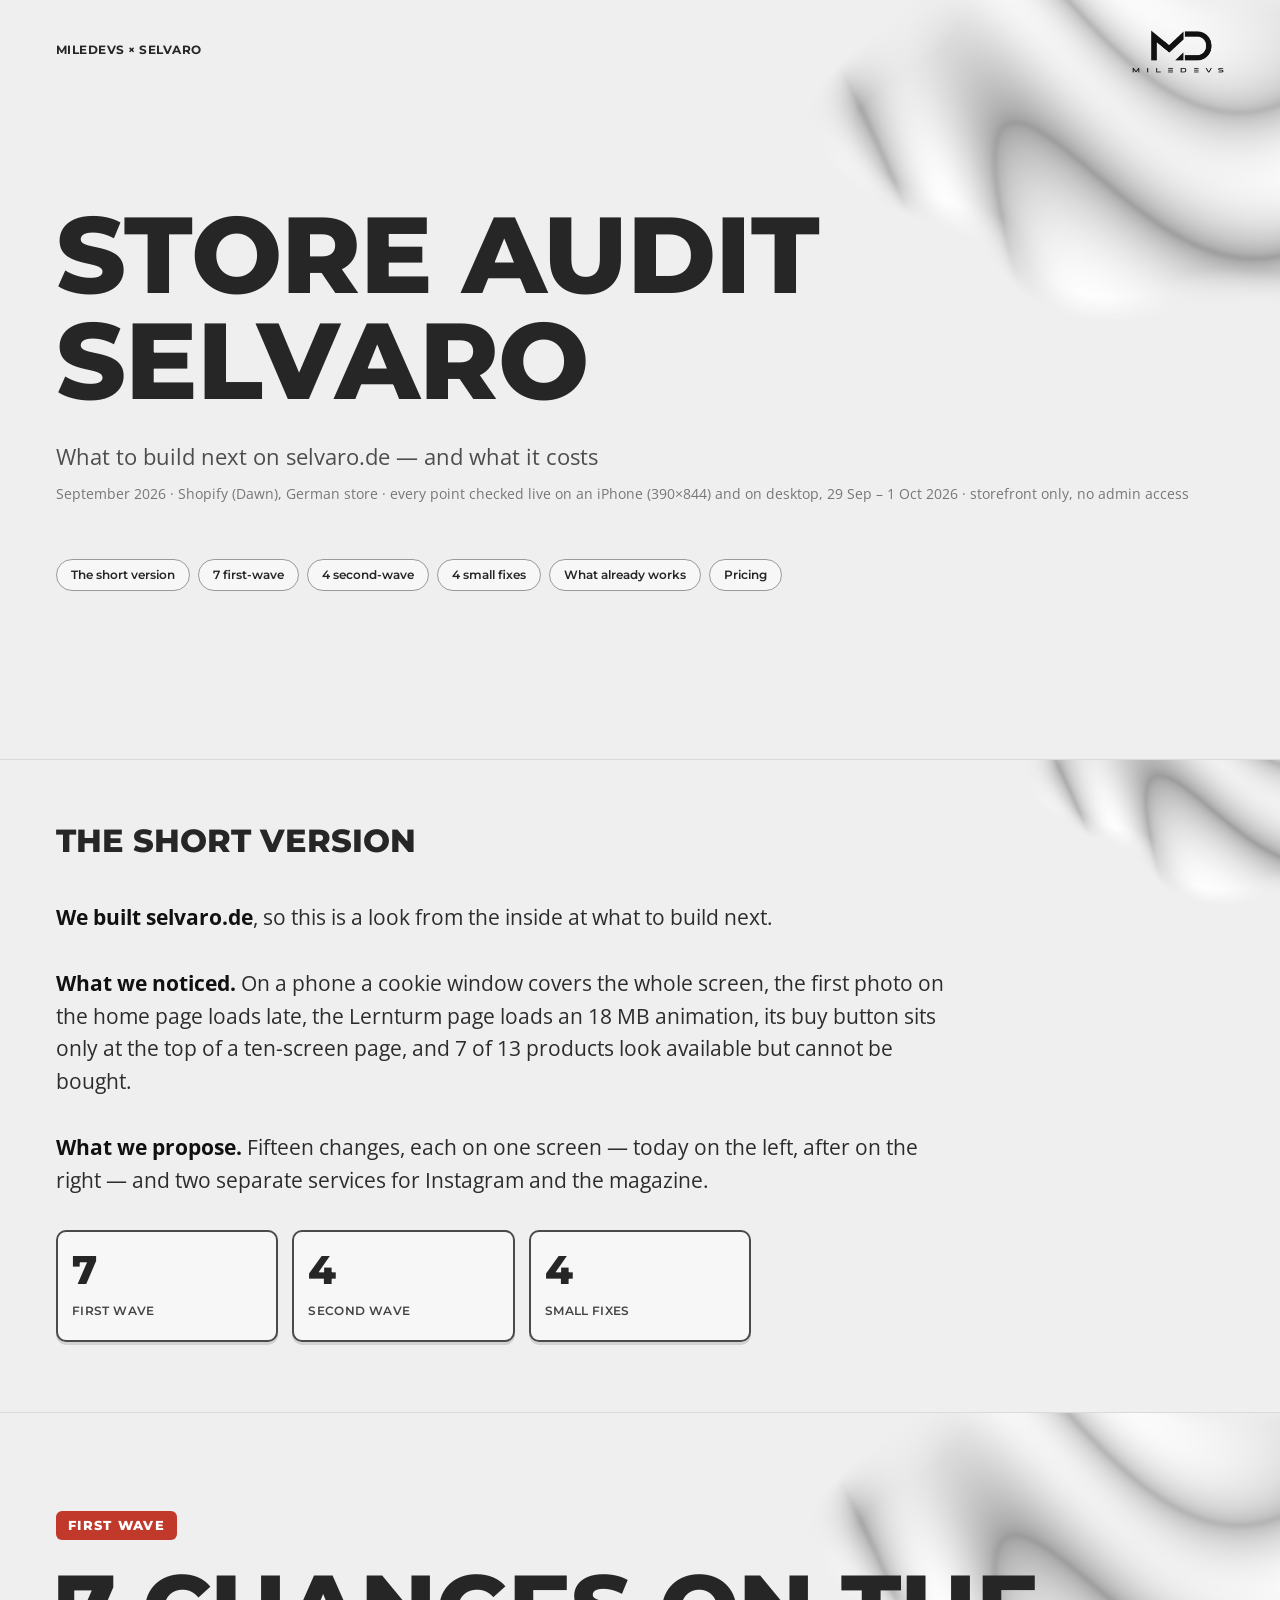
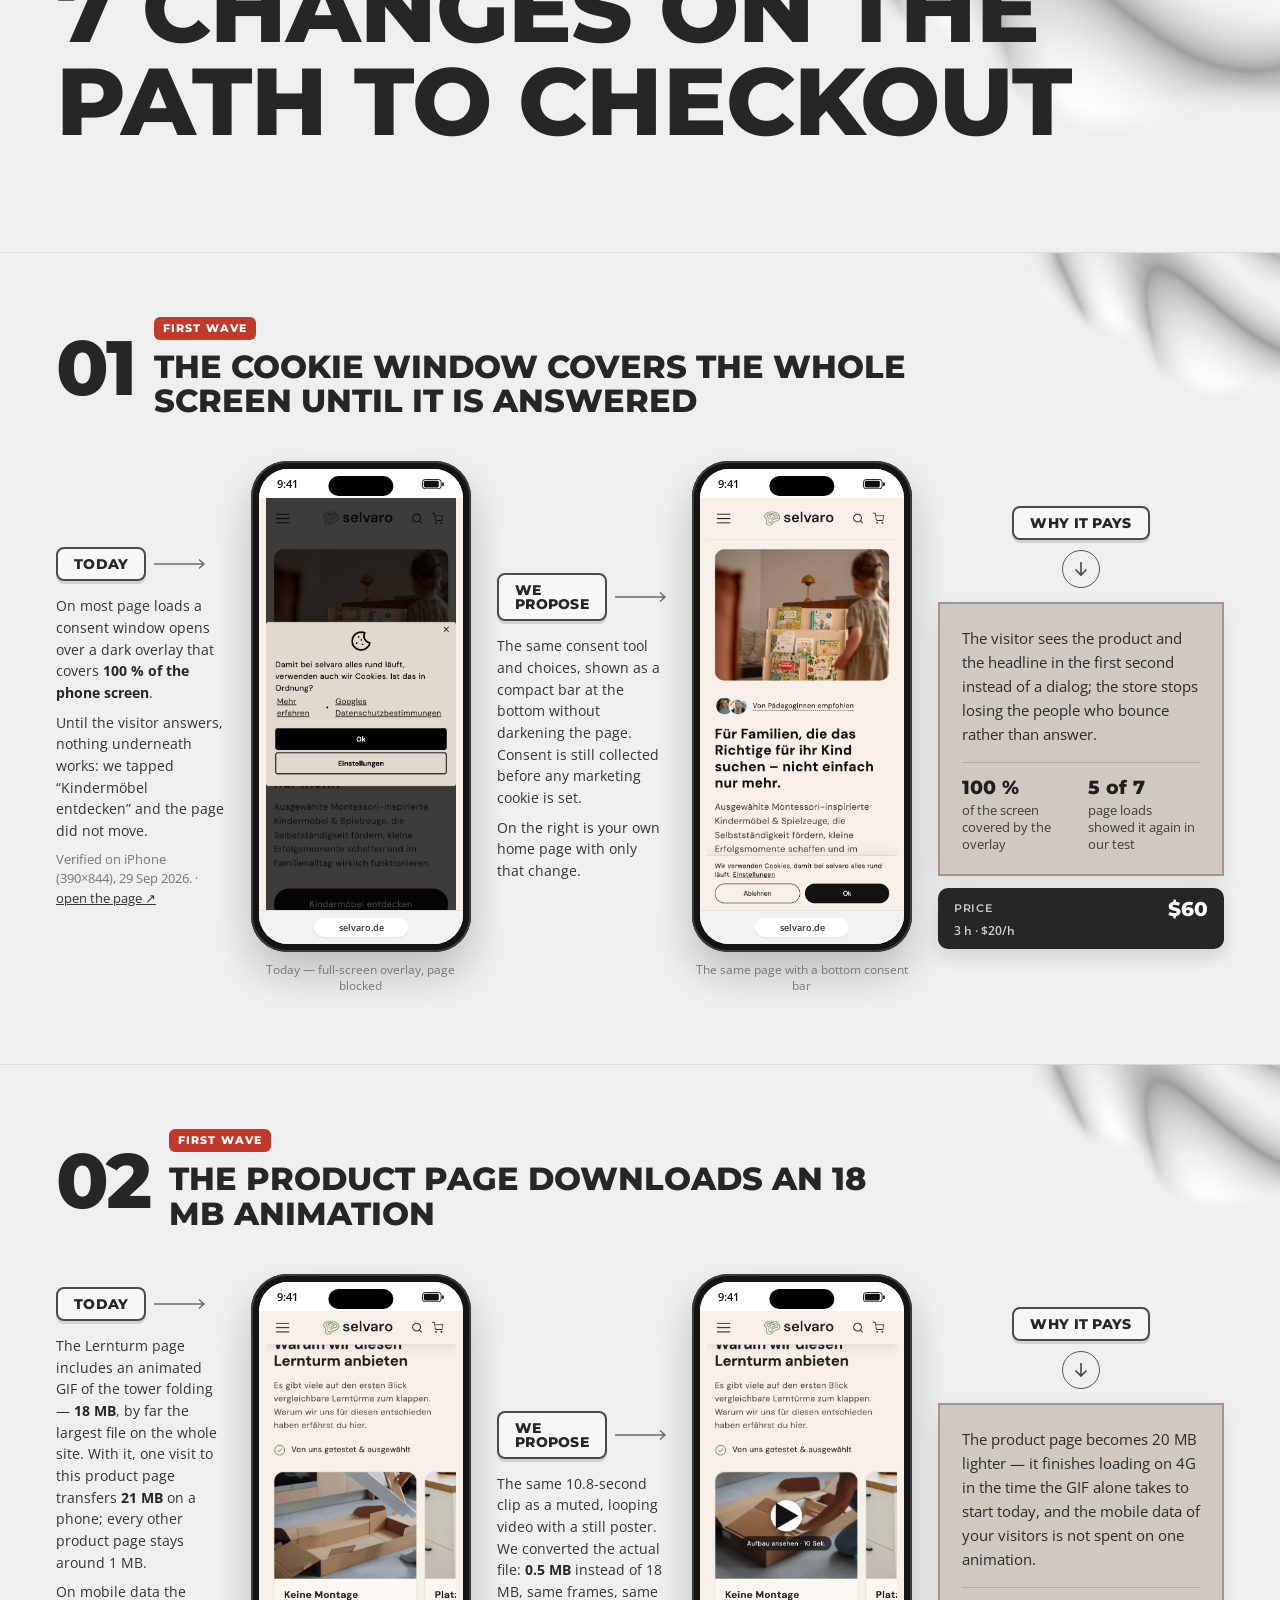
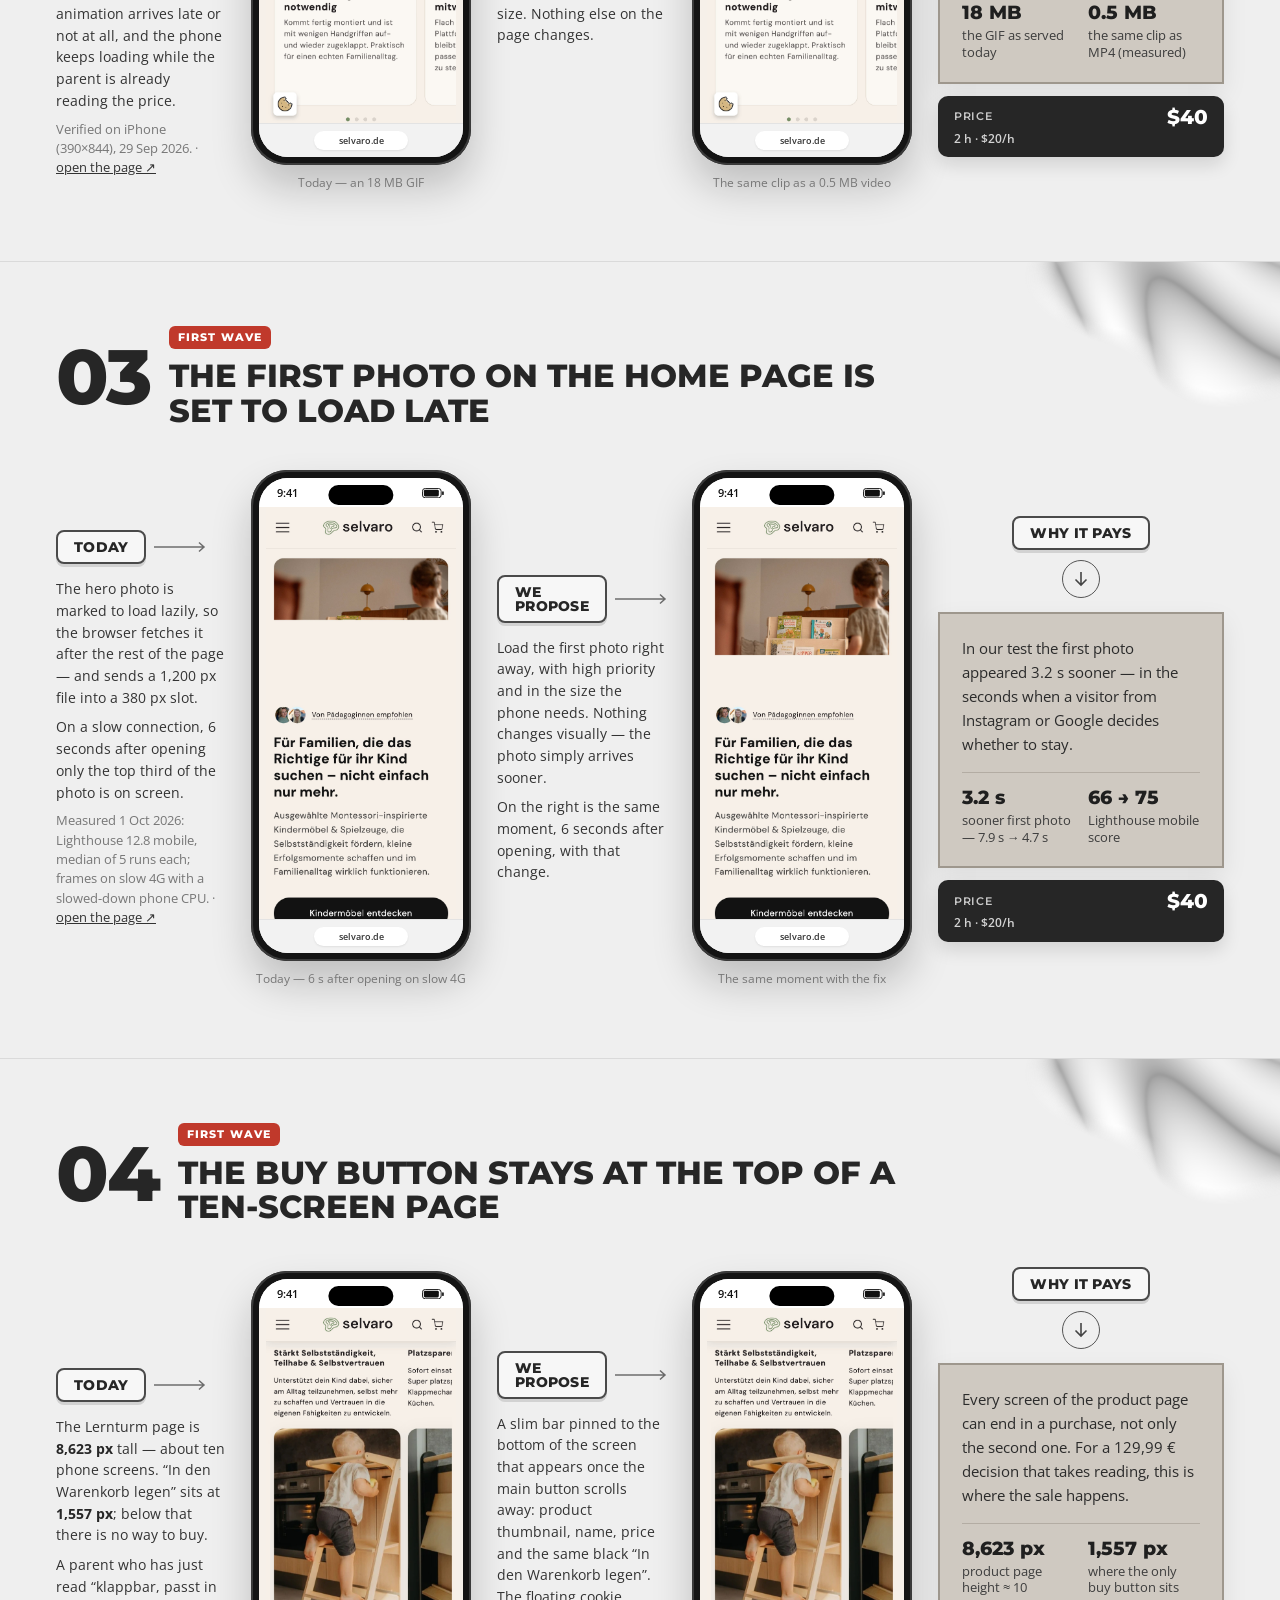
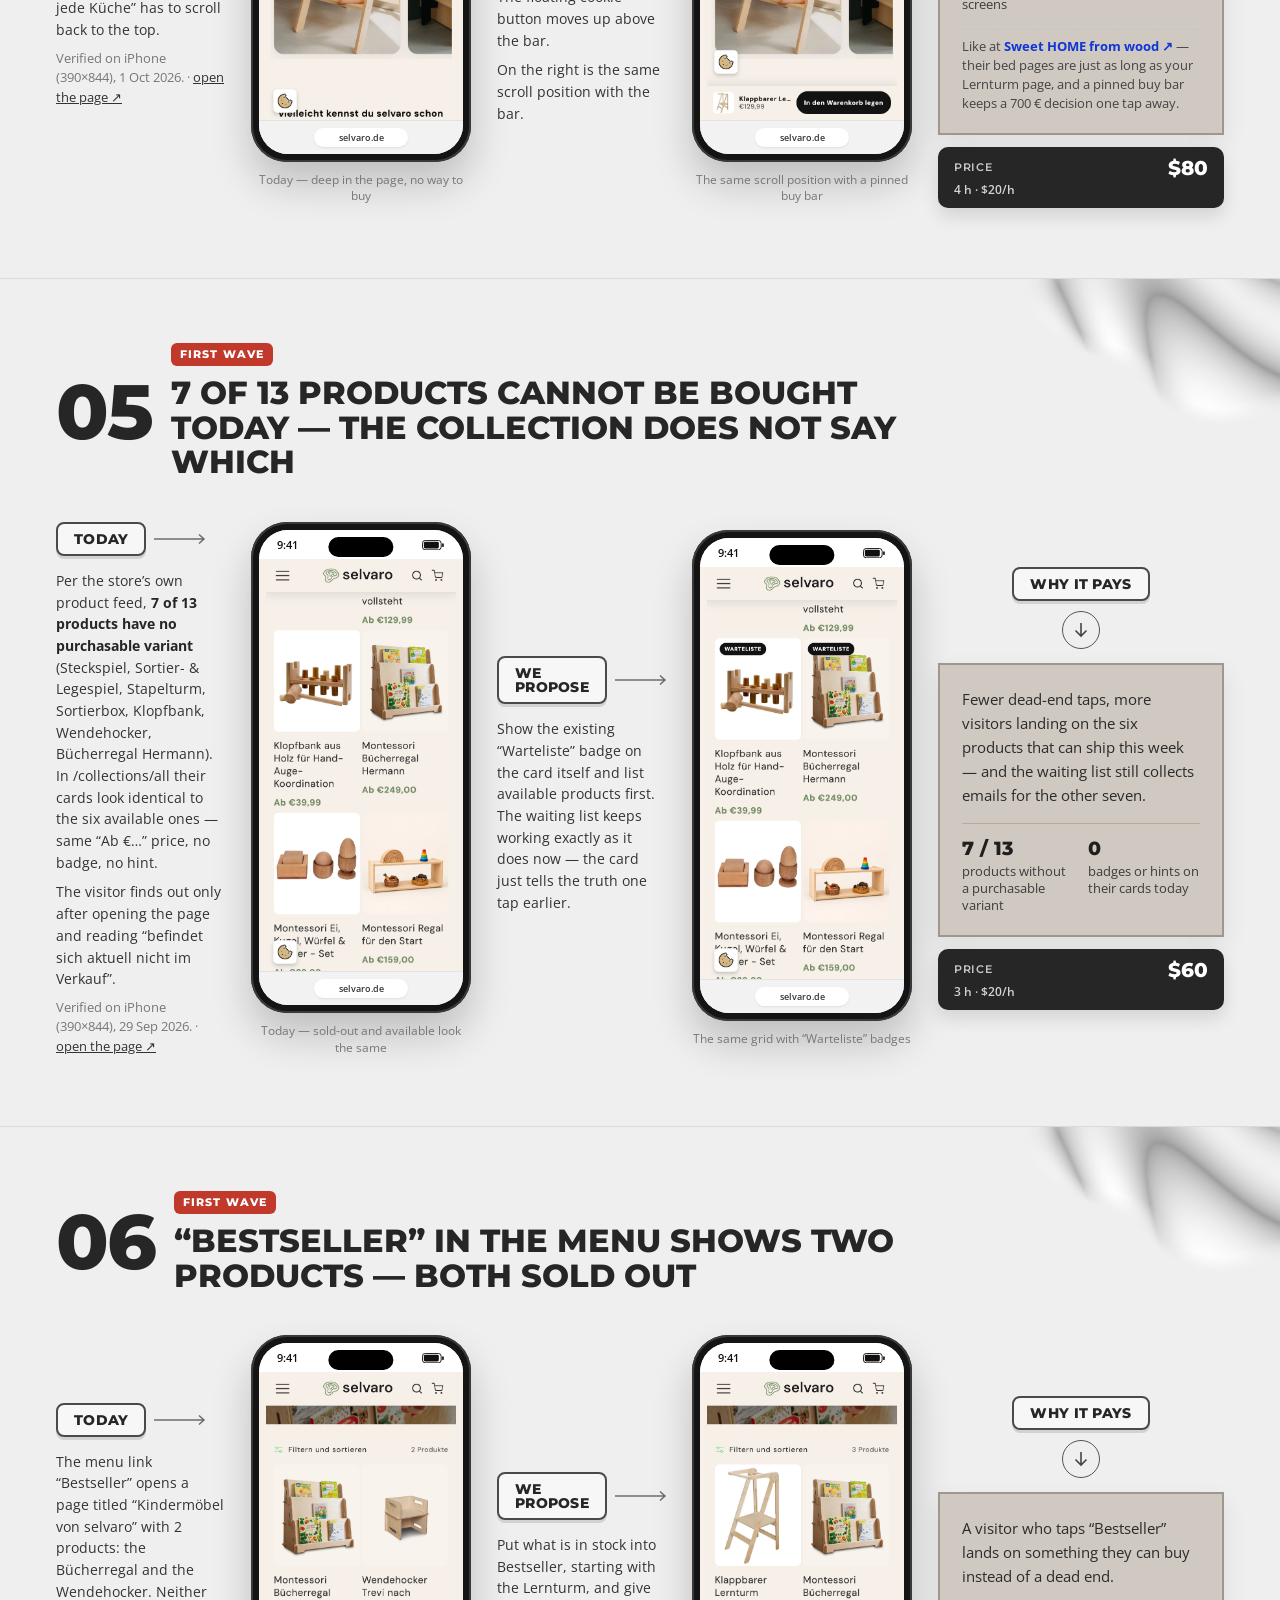
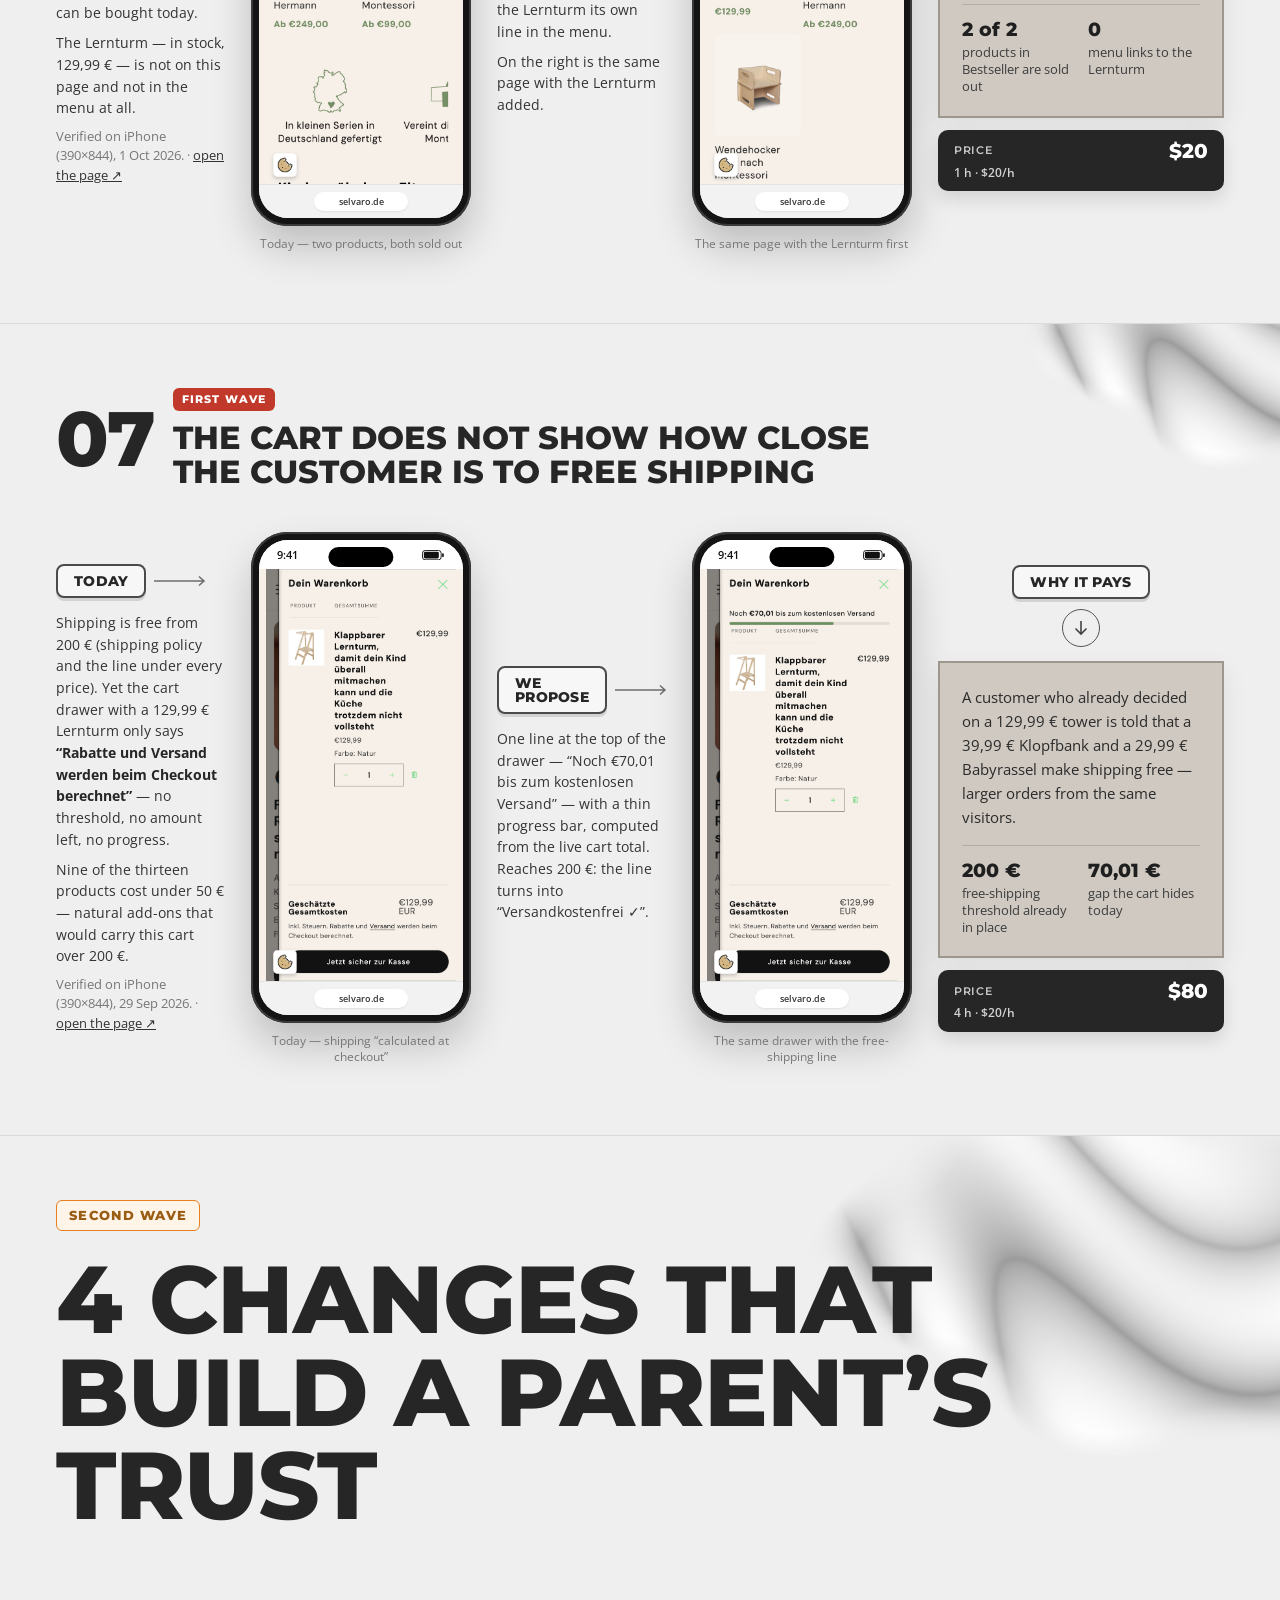
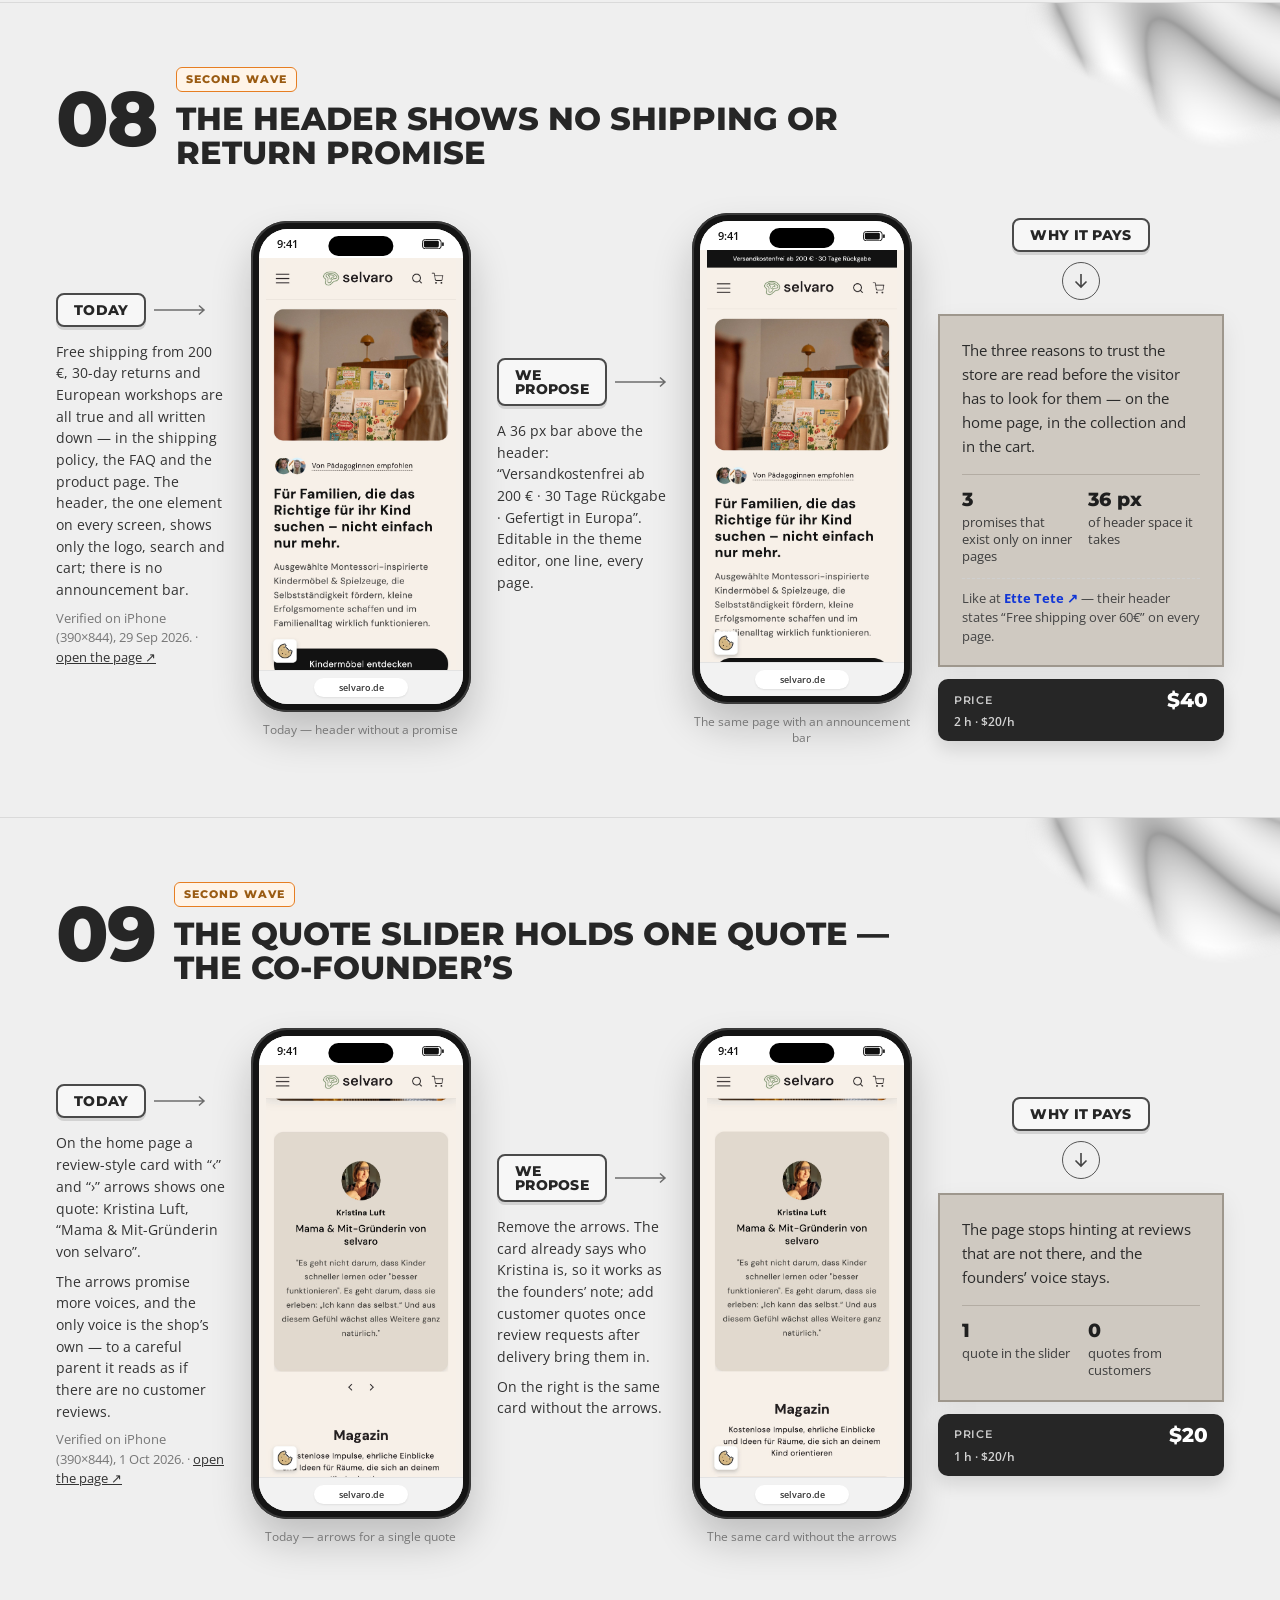
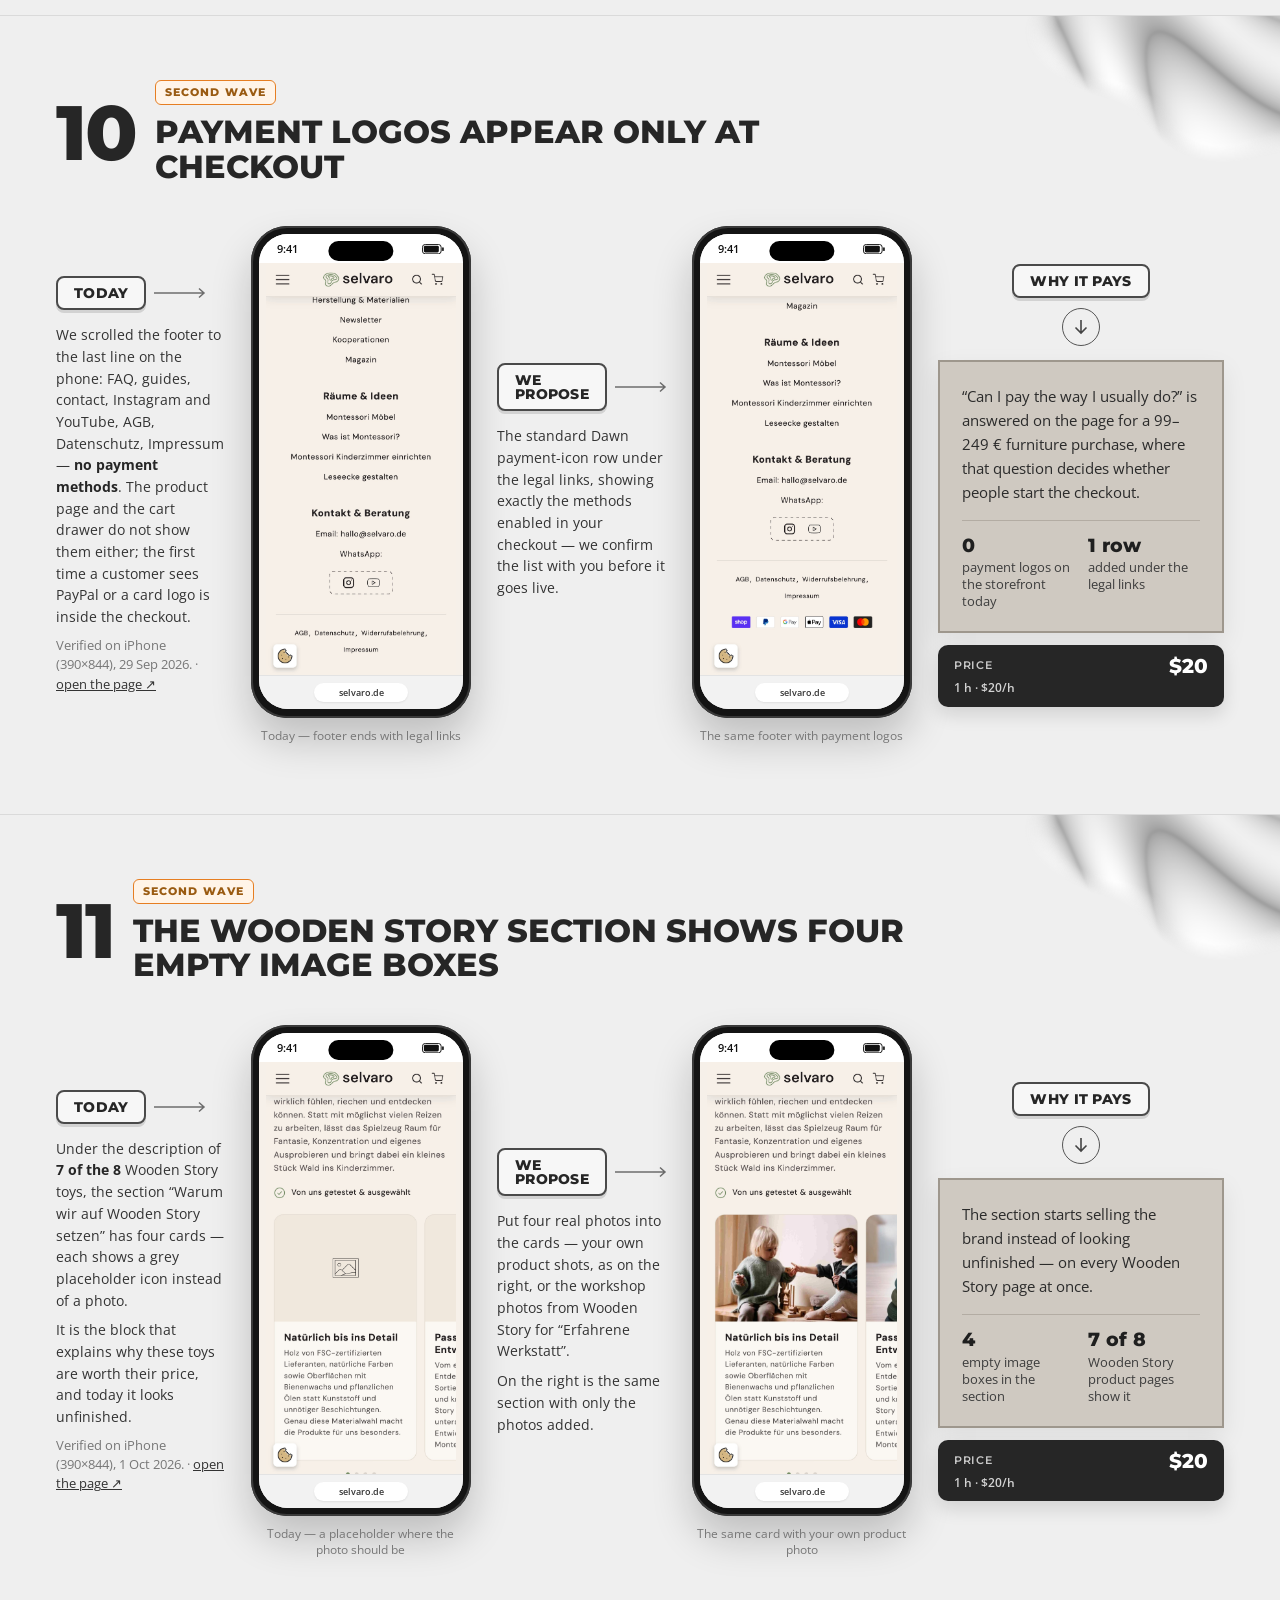
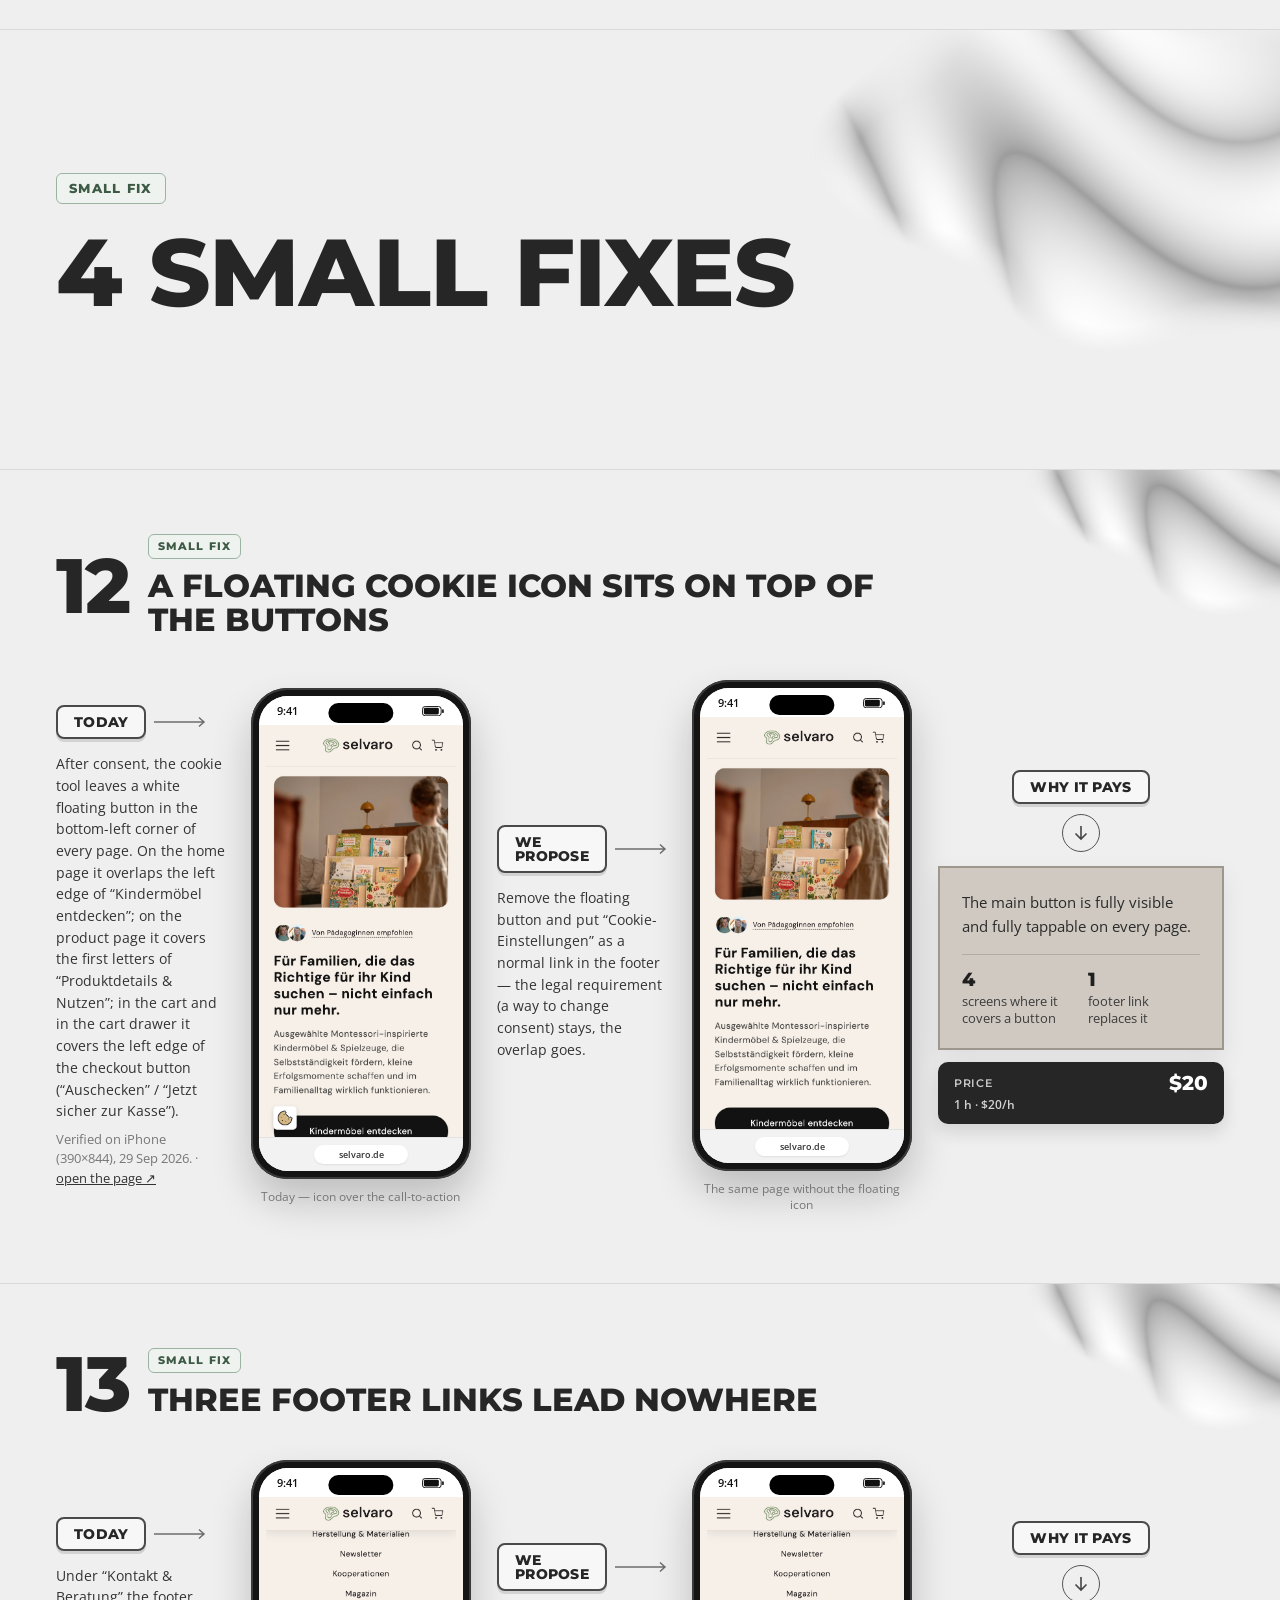
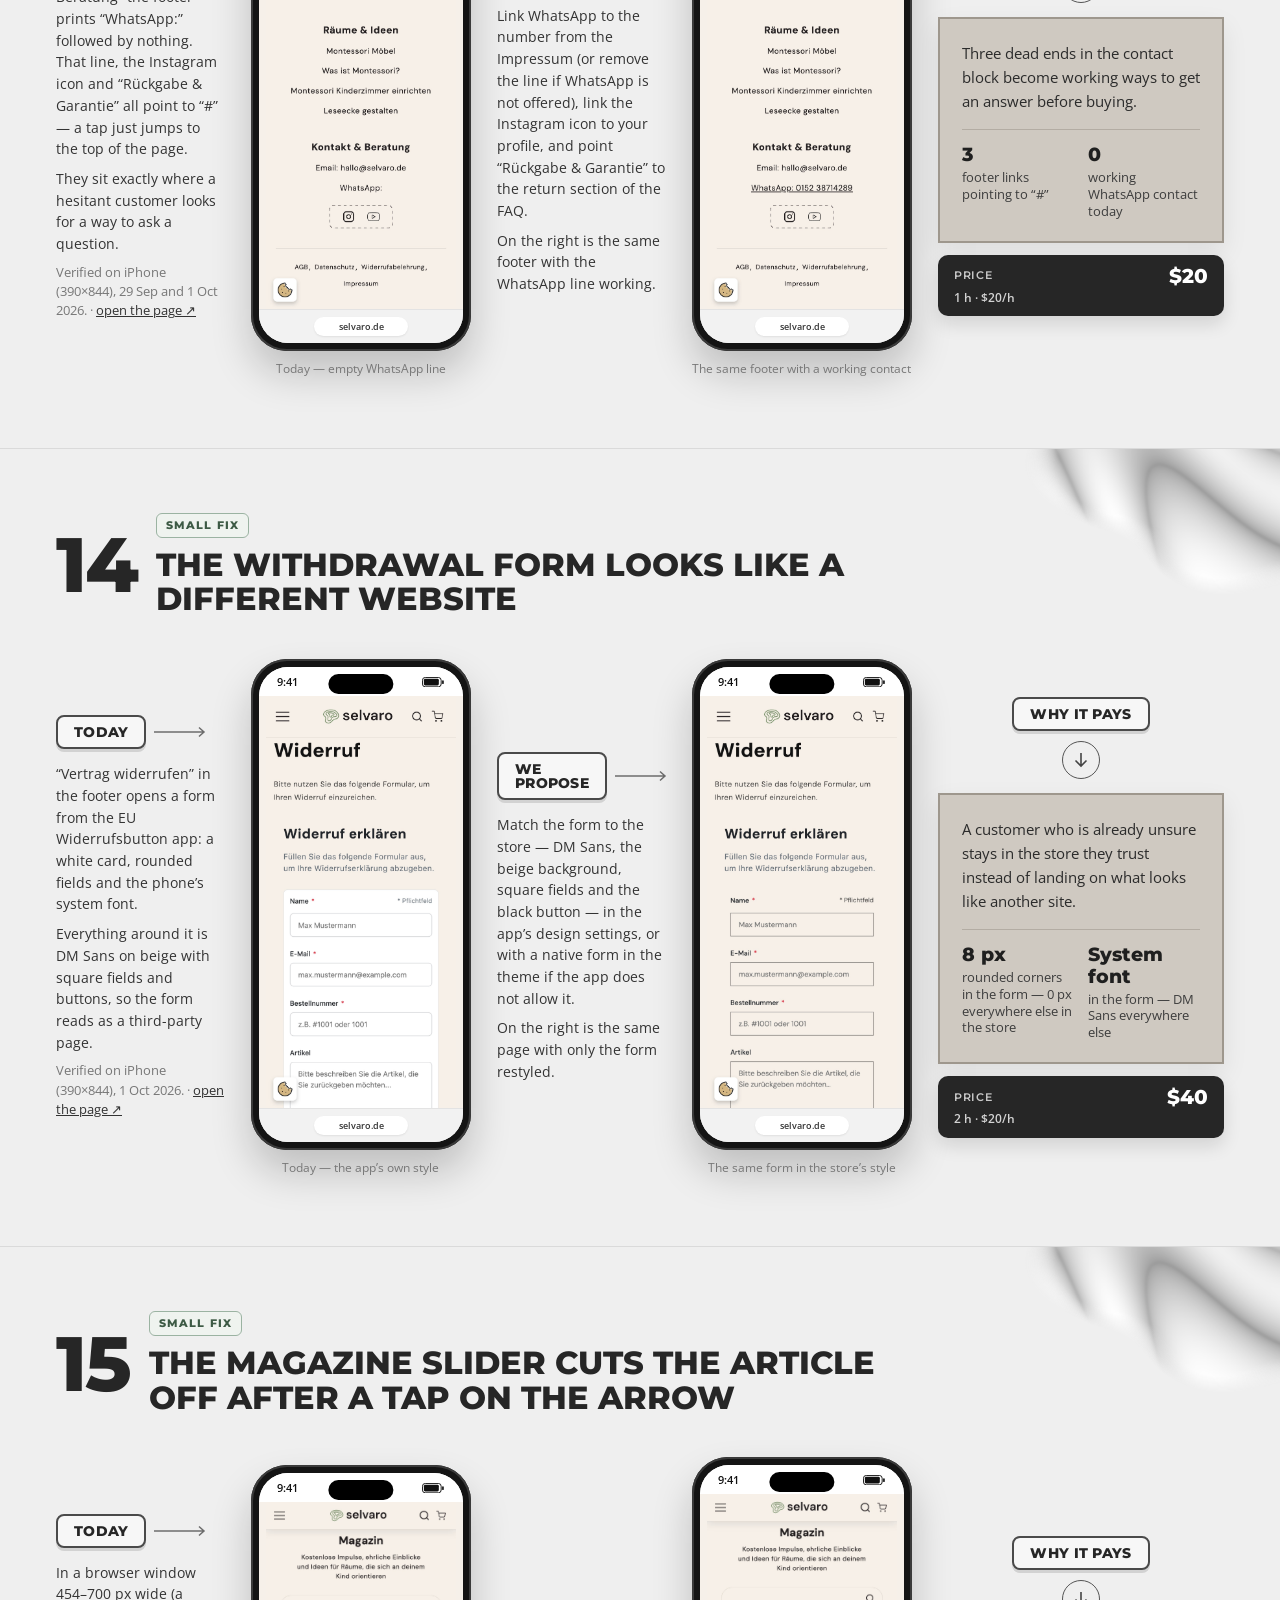
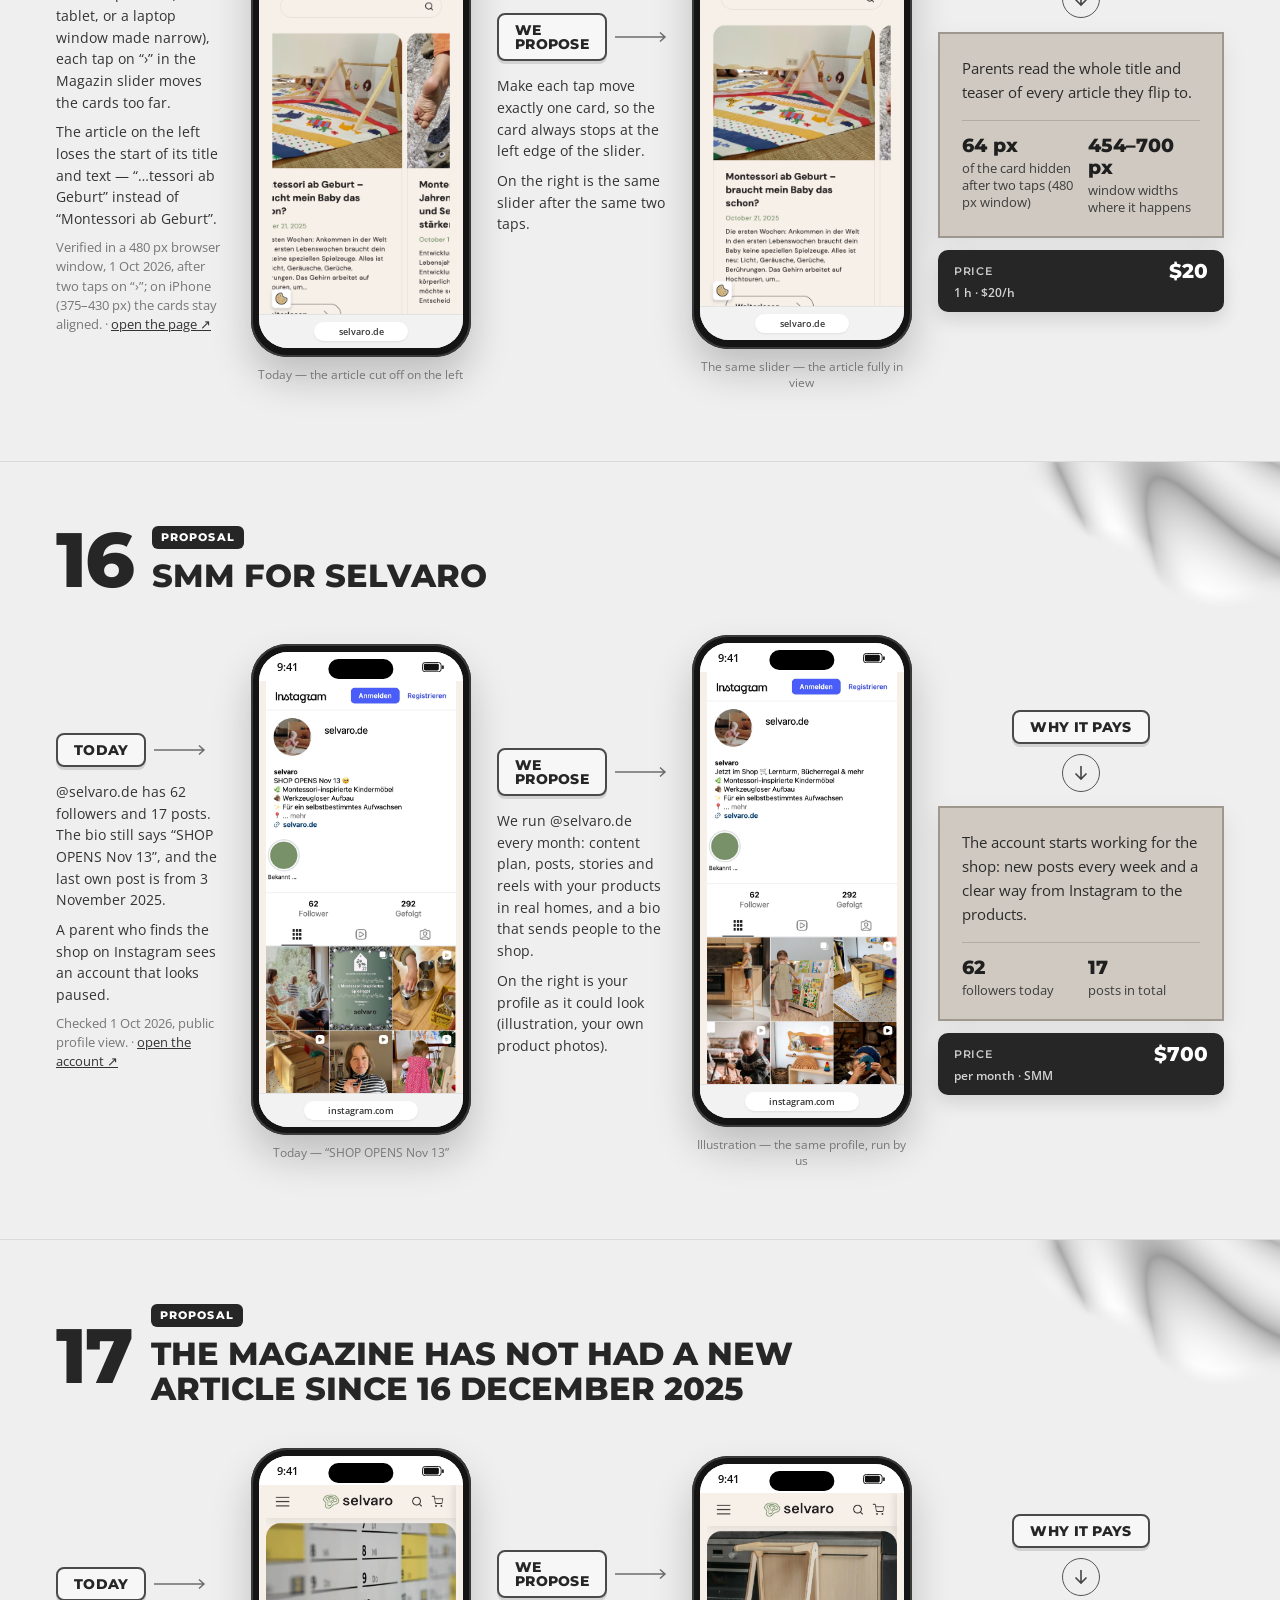
==== commit 08bbe896: "Cover: store name in the title (Anna 01.10: every audit must name the store) Co-Authored-By: Claude " ====
--- a/index.html
+++ b/index.html
@@ -1190,7 +1190,7 @@
   <img class="silk" src="img/silk.png" alt="">
   <div class="brand">MILEDEVS × SELVARO</div>
   <img class="logo" src="img/logo-md.png" alt="MileDevs">
-  <h1>Store<br>audit</h1>
+  <h1>Store audit<br>Selvaro</h1>
   <p class="sub">What to build next on selvaro.de — and what it costs</p>
   <p class="meta">September 2026 · Shopify (Dawn), German store · every point checked live on an iPhone (390×844) and on desktop, 29 Sep – 1 Oct 2026 · storefront only, no admin access</p>
   <nav class="toc">
